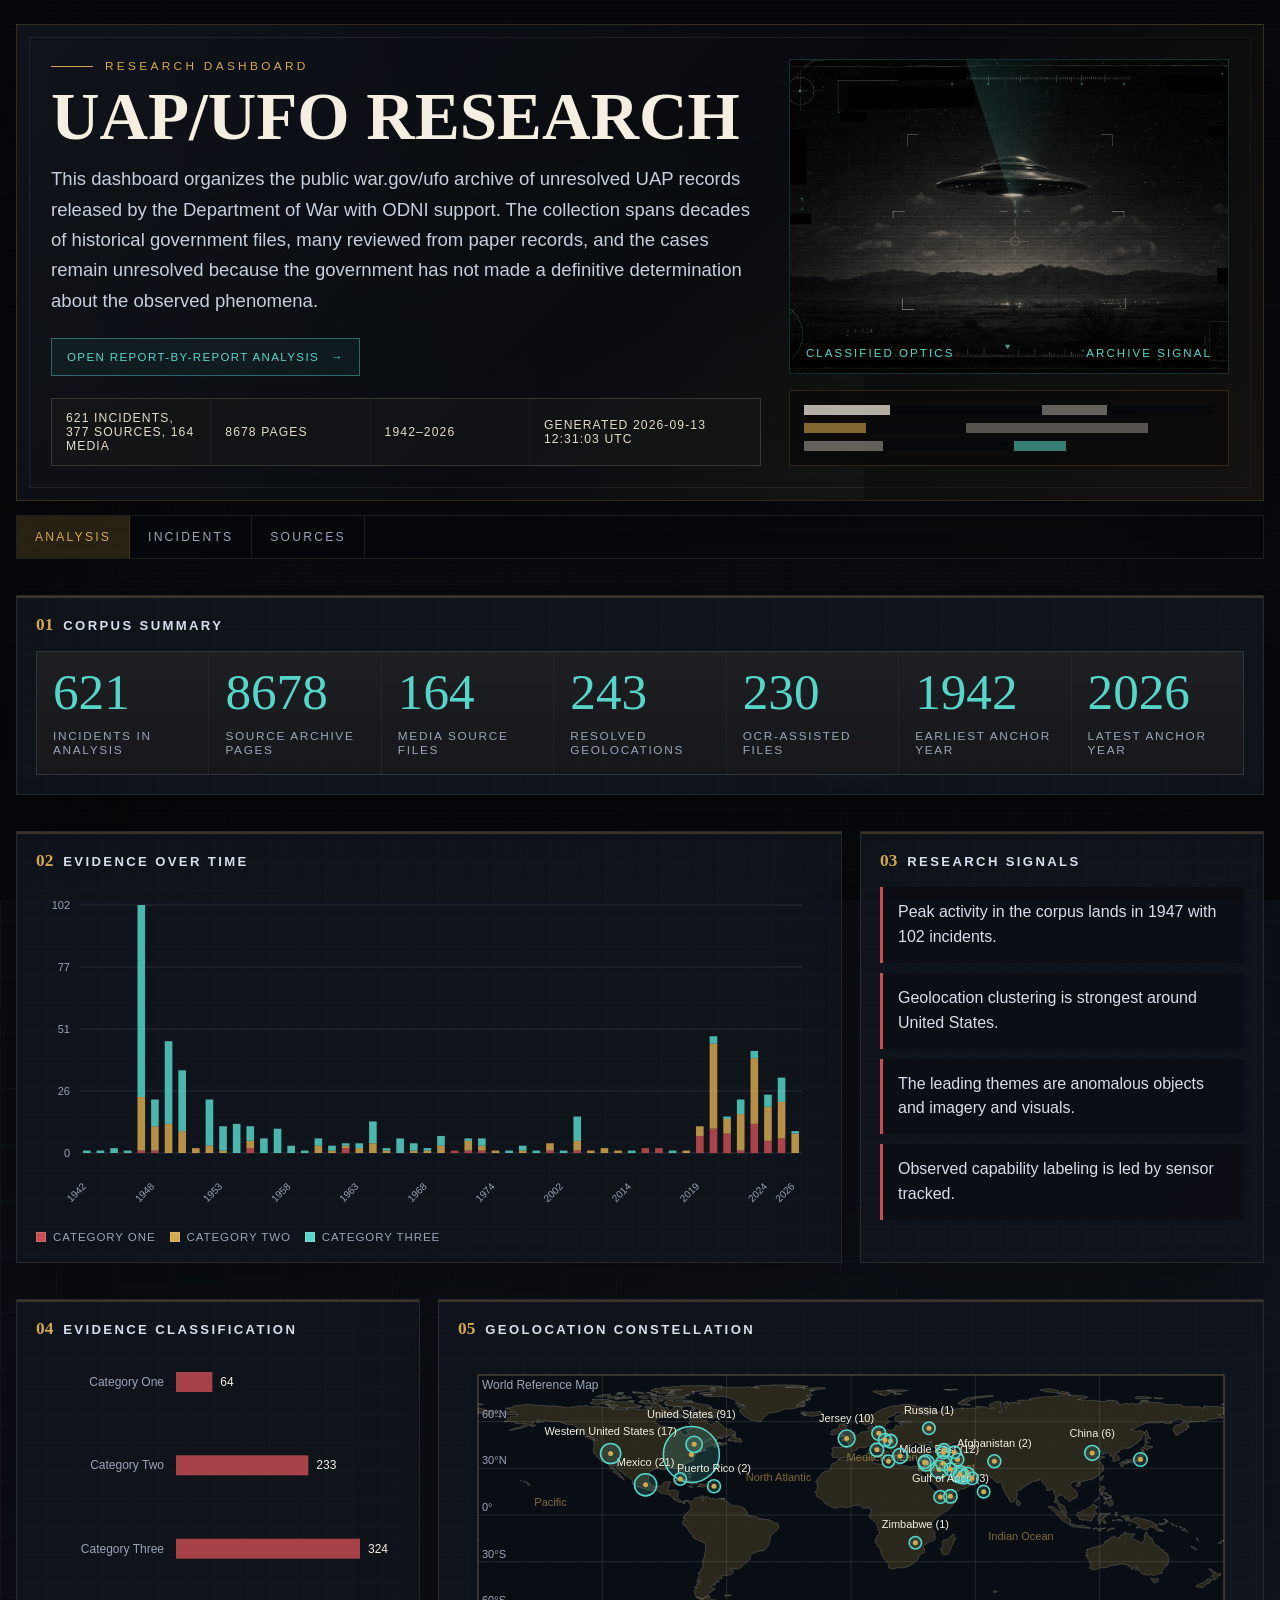
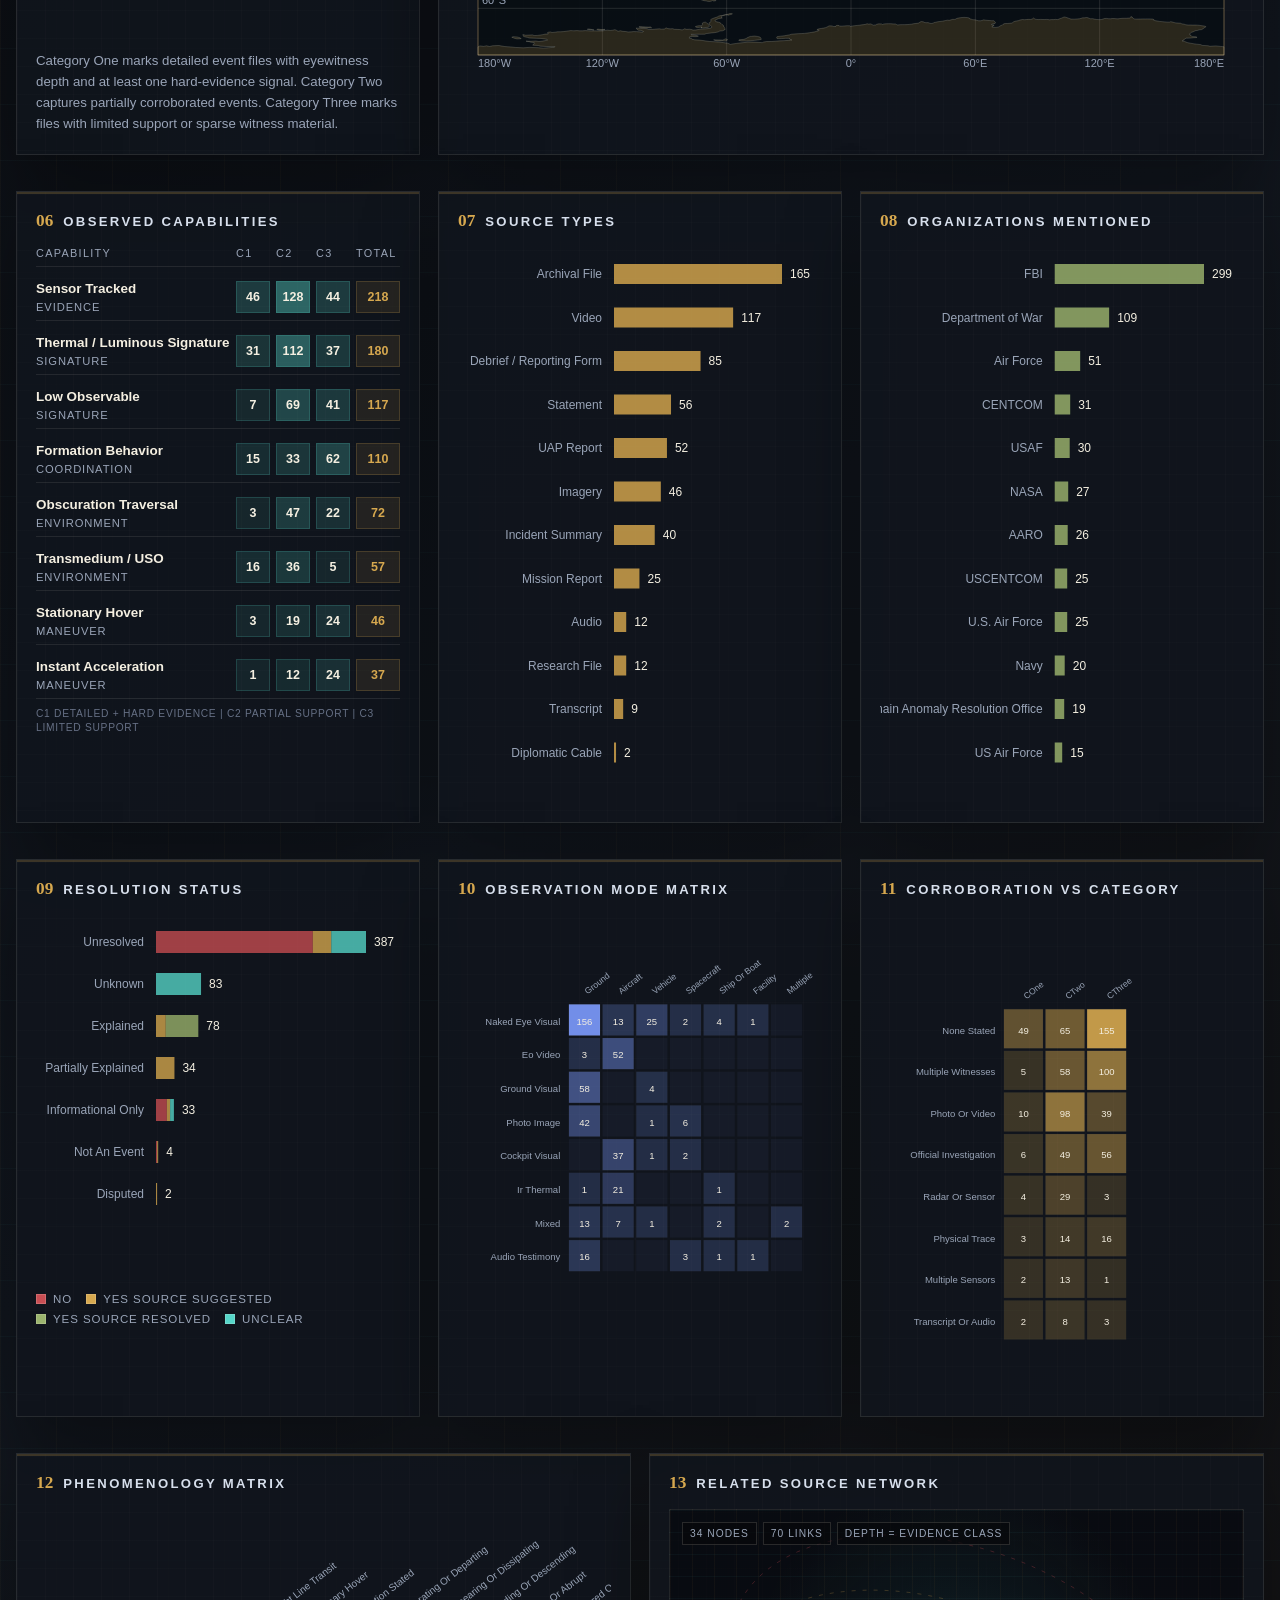
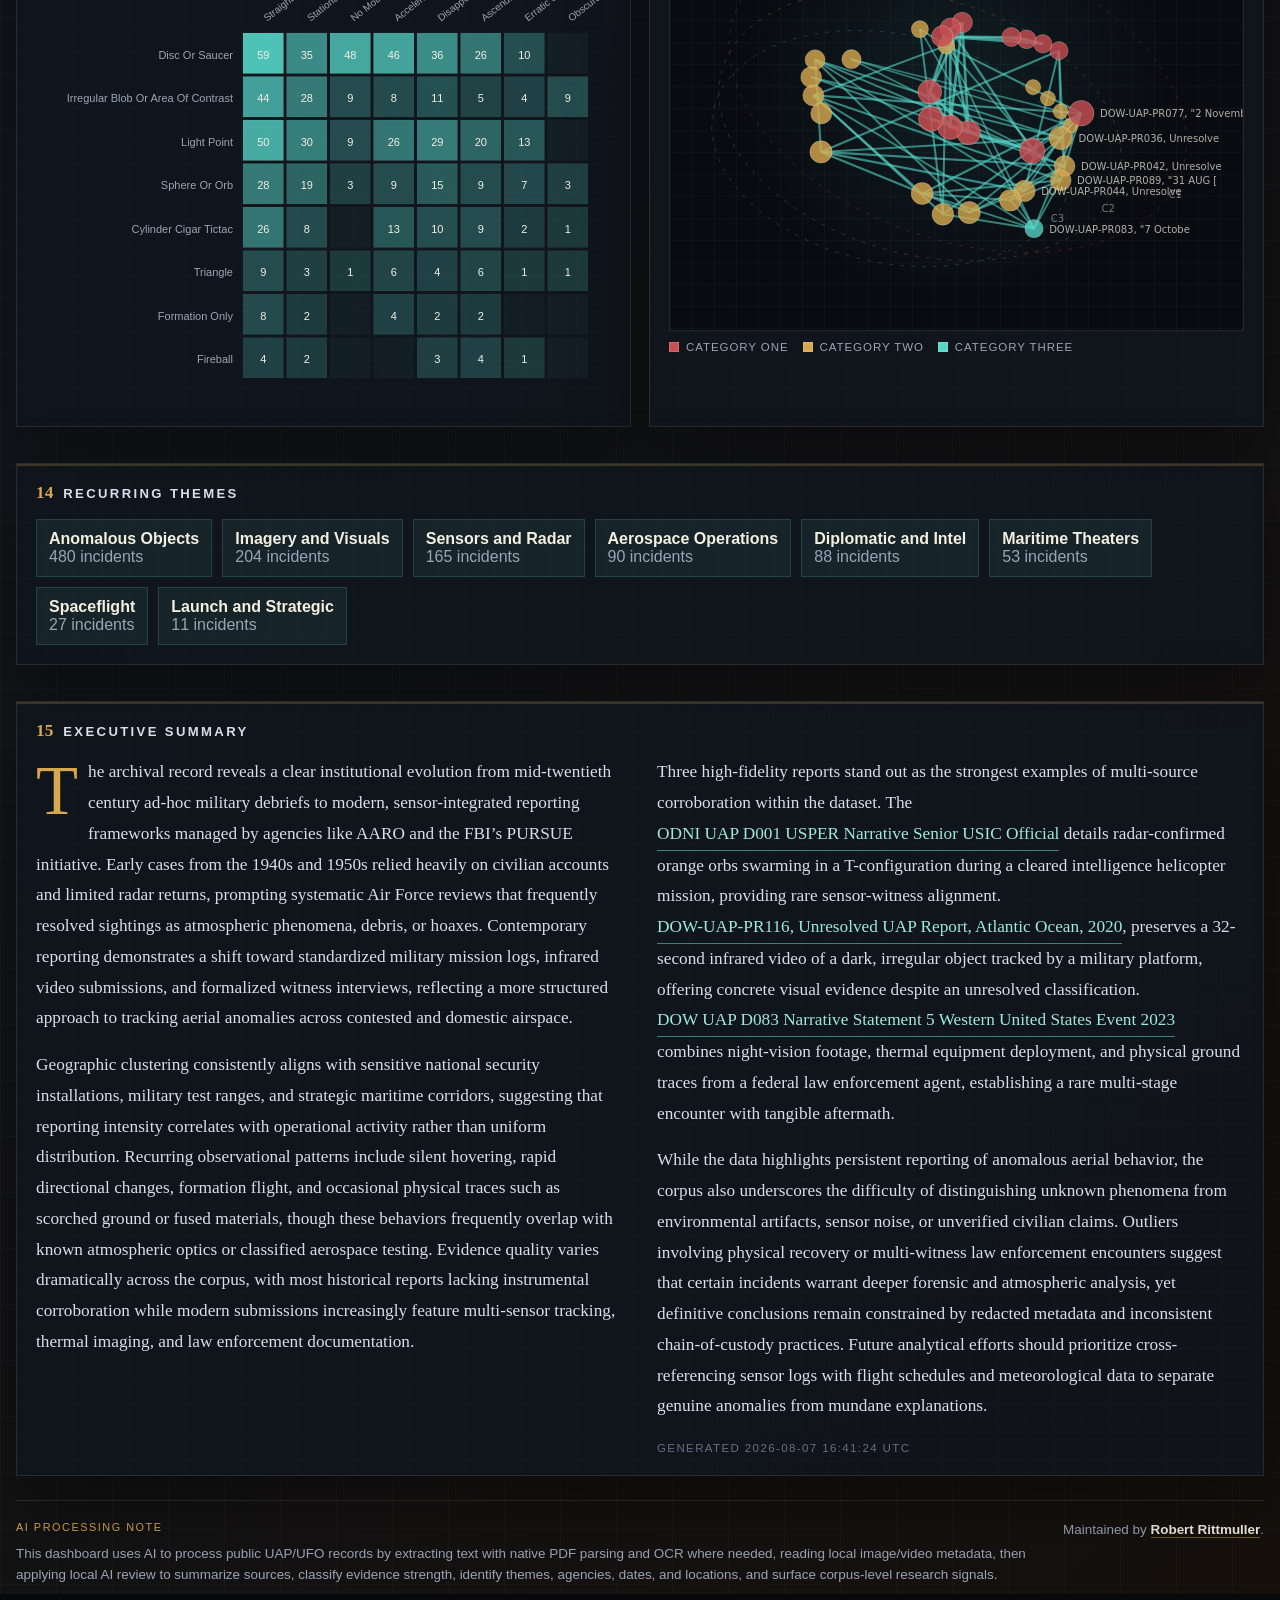
==== dashboard/index.html @ be7aa55f "Fix model configuration and refresh dashboard" ====
<!DOCTYPE html>
<html lang="en">
<head>
  <meta charset="utf-8">
  <meta name="viewport" content="width=device-width, initial-scale=1">
  <title>UAP/UFO Research Dashboard | Public Government Records Analysis</title>
  <meta name="description" content="Explore an AI-assisted analysis of public UAP and UFO government records, including source timelines, evidence classification, observed capabilities, agencies, locations, and source summaries.">
  <meta name="robots" content="index, follow">
  <link rel="canonical" href="https://ufo-analysis.rittmuller.com/">
  <link rel="icon" href="favicon.svg" type="image/svg+xml">
  <meta property="og:type" content="website">
  <meta property="og:site_name" content="UAP/UFO Research Dashboard">
  <meta property="og:title" content="UAP/UFO Research Dashboard | Public Government Records Analysis">
  <meta property="og:description" content="Explore an AI-assisted analysis of public UAP and UFO government records, including source timelines, evidence classification, observed capabilities, agencies, locations, and source summaries.">
  <meta property="og:url" content="https://ufo-analysis.rittmuller.com/">
  <meta property="og:image" content="https://ufo-analysis.rittmuller.com/assets/hero-classified-saucer.png">
  <meta name="twitter:card" content="summary_large_image">
  <meta name="twitter:title" content="UAP/UFO Research Dashboard | Public Government Records Analysis">
  <meta name="twitter:description" content="Explore an AI-assisted analysis of public UAP and UFO government records, including source timelines, evidence classification, observed capabilities, agencies, locations, and source summaries.">
  <meta name="twitter:image" content="https://ufo-analysis.rittmuller.com/assets/hero-classified-saucer.png">
  <meta name="theme-color" content="#07080b">
  <style>
    :root {
      --void: #07080b;
      --night: #0d1118;
      --panel: rgba(17, 21, 29, 0.88);
      --panel-deep: rgba(10, 13, 18, 0.94);
      --ink: #f4efe1;
      --muted: #9aa5b8;
      --dim: #667085;
      --line: rgba(214, 168, 79, 0.18);
      --line-cool: rgba(86, 214, 201, 0.18);
      --gold: #d6a84f;
      --gold-soft: rgba(214, 168, 79, 0.16);
      --teal: #56d6c9;
      --teal-soft: rgba(86, 214, 201, 0.12);
      --red: #c84e53;
      --green: #9bb46e;
      --blue: #7d9cff;
      --shadow: 0 28px 70px rgba(0, 0, 0, 0.38);
    }

    * { box-sizing: border-box; }

    html {
      background: var(--void);
    }

    body {
      margin: 0;
      min-height: 100vh;
      color: var(--ink);
      font-family: "Avenir Next", "Inter", "Gill Sans", "Trebuchet MS", sans-serif;
      background:
        linear-gradient(90deg, rgba(214, 168, 79, 0.04) 1px, transparent 1px),
        linear-gradient(180deg, rgba(86, 214, 201, 0.035) 1px, transparent 1px),
        linear-gradient(135deg, #07080b 0%, #11161e 48%, #15100c 100%);
      background-size: 56px 56px, 56px 56px, auto;
    }

    body::before {
      content: "";
      position: fixed;
      inset: 0;
      pointer-events: none;
      background-image:
        linear-gradient(rgba(255, 255, 255, 0.025) 1px, transparent 1px),
        radial-gradient(circle at 18% 22%, rgba(244, 239, 225, 0.18) 0 1px, transparent 1.5px),
        radial-gradient(circle at 68% 16%, rgba(86, 214, 201, 0.28) 0 1px, transparent 1.5px),
        radial-gradient(circle at 82% 74%, rgba(214, 168, 79, 0.24) 0 1px, transparent 1.5px);
      background-size: 100% 4px, 220px 220px, 300px 300px, 260px 260px;
      opacity: 0.55;
      mix-blend-mode: screen;
    }

    body::after {
      content: "";
      position: fixed;
      inset: 0;
      pointer-events: none;
      background:
        linear-gradient(90deg, rgba(7, 8, 11, 0.82), transparent 16%, transparent 84%, rgba(7, 8, 11, 0.72)),
        linear-gradient(180deg, rgba(7, 8, 11, 0.1), rgba(7, 8, 11, 0.72));
    }

    .shell {
      width: min(1440px, calc(100vw - 32px));
      margin: 24px auto 52px;
      position: relative;
      z-index: 1;
    }

    .hero {
      min-height: 430px;
      display: grid;
      grid-template-columns: minmax(0, 1fr) minmax(320px, 0.62fr);
      gap: 28px;
      align-items: stretch;
      padding: 34px;
      border: 1px solid var(--line);
      background:
        linear-gradient(135deg, rgba(15, 19, 27, 0.94), rgba(9, 11, 15, 0.86) 52%, rgba(37, 28, 17, 0.72)),
        linear-gradient(90deg, rgba(214, 168, 79, 0.13), transparent 36%),
        linear-gradient(180deg, transparent, rgba(86, 214, 201, 0.07));
      box-shadow: var(--shadow);
      position: relative;
      overflow: hidden;
    }

    .hero::before {
      content: "";
      position: absolute;
      inset: 12px;
      border: 1px solid rgba(244, 239, 225, 0.08);
      pointer-events: none;
    }

    .hero::after {
      content: "";
      position: absolute;
      inset: 0;
      pointer-events: none;
      background:
        linear-gradient(115deg, rgba(214, 168, 79, 0.11) 0 1px, transparent 1px 28%),
        linear-gradient(90deg, transparent 0 68%, rgba(7, 8, 11, 0.42) 68% 100%);
    }

    .hero-copy,
    .hero-art {
      position: relative;
      z-index: 1;
    }

    .hero-copy {
      display: flex;
      min-width: 0;
      flex-direction: column;
      justify-content: space-between;
      gap: 22px;
    }

    .eyebrow {
      display: flex;
      align-items: center;
      gap: 12px;
      letter-spacing: 0.28em;
      text-transform: uppercase;
      font-size: 0.74rem;
      color: var(--gold);
      margin-bottom: 14px;
    }

    .eyebrow::before {
      content: "";
      width: 42px;
      height: 1px;
      background: var(--gold);
    }

    h1 {
      max-width: 900px;
      margin: 0;
      font-size: clamp(2.25rem, 5.25vw, 5.55rem);
      line-height: 0.88;
      font-family: "Didot", "Baskerville", "Times New Roman", serif;
      font-weight: 700;
      letter-spacing: 0;
      text-transform: uppercase;
      overflow-wrap: anywhere;
    }

    .subtitle {
      margin: 18px 0 0;
      max-width: 780px;
      color: #c6cfde;
      font-size: clamp(1rem, 1.45vw, 1.2rem);
      line-height: 1.64;
      overflow-wrap: anywhere;
    }

    .analysis-cta {
      display: inline-flex;
      align-items: center;
      gap: 12px;
      margin-top: 22px;
      padding: 12px 15px;
      border: 1px solid rgba(86, 214, 201, 0.42);
      color: var(--teal);
      text-decoration: none;
      font-size: 0.72rem;
      letter-spacing: 0.12em;
      text-transform: uppercase;
      background: rgba(86, 214, 201, 0.06);
      transition: background 160ms ease, color 160ms ease, transform 160ms ease;
    }

    .analysis-cta:hover {
      background: var(--teal);
      color: var(--void);
      transform: translateY(-1px);
    }

    .hero-meta {
      display: grid;
      grid-template-columns: repeat(3, minmax(120px, 1fr)) minmax(230px, 1.35fr);
      gap: 1px;
      border: 1px solid rgba(244, 239, 225, 0.11);
      background: rgba(244, 239, 225, 0.08);
    }

    .hero-meta span,
    .pill {
      min-height: 54px;
      display: flex;
      align-items: center;
      border: 0;
      background: rgba(7, 8, 11, 0.52);
      padding: 12px 14px;
      color: #e6ddc8;
      font-size: 0.76rem;
      letter-spacing: 0.09em;
      text-transform: uppercase;
    }

    .hero-meta span:last-child {
      overflow-wrap: anywhere;
    }

    .hero-art {
      display: grid;
      min-width: 0;
      min-height: 360px;
      grid-template-rows: 1fr auto;
      gap: 16px;
    }

    .classified-plate {
      position: relative;
      overflow: hidden;
      border: 1px solid var(--line-cool);
      background:
        linear-gradient(rgba(86, 214, 201, 0.07) 1px, transparent 1px),
        linear-gradient(90deg, rgba(86, 214, 201, 0.07) 1px, transparent 1px),
        radial-gradient(circle at 52% 44%, rgba(86, 214, 201, 0.14), transparent 58%),
        rgba(6, 13, 17, 0.82);
      background-size: 34px 34px, 34px 34px, auto, auto;
      min-height: 280px;
      min-width: 0;
      margin: 0;
    }

    .classified-plate img {
      width: 100%;
      max-width: 100%;
      height: 100%;
      min-height: 280px;
      display: block;
      object-fit: cover;
      filter: saturate(0.82) contrast(1.06) brightness(0.84);
    }

    .classified-plate::before {
      content: "";
      position: absolute;
      inset: 0;
      pointer-events: none;
      background:
        linear-gradient(180deg, rgba(7, 8, 11, 0.02), rgba(7, 8, 11, 0.38)),
        linear-gradient(90deg, rgba(7, 8, 11, 0.28), transparent 24%, transparent 72%, rgba(7, 8, 11, 0.34)),
        radial-gradient(circle at 52% 46%, rgba(86, 214, 201, 0.16), transparent 48%);
      mix-blend-mode: screen;
    }

    .classified-plate::after {
      content: "";
      position: absolute;
      inset: 0;
      background: conic-gradient(from -18deg at 52% 51%, rgba(86, 214, 201, 0.36), rgba(86, 214, 201, 0.02) 42deg, transparent 82deg);
      mix-blend-mode: screen;
      opacity: 0.36;
    }

    .plate-caption {
      position: absolute;
      left: 16px;
      right: 16px;
      bottom: 14px;
      display: flex;
      justify-content: space-between;
      gap: 14px;
      color: var(--teal);
      font-size: 0.72rem;
      letter-spacing: 0.18em;
      text-transform: uppercase;
      text-shadow: 0 1px 12px rgba(7, 8, 11, 0.9);
    }

    .archive-strip {
      display: grid;
      gap: 8px;
      padding: 14px;
      border: 1px solid rgba(214, 168, 79, 0.18);
      background: rgba(11, 10, 10, 0.68);
    }

    .redaction-line {
      height: 10px;
      background: linear-gradient(90deg, rgba(244, 239, 225, 0.72) 0 21%, rgba(7, 8, 11, 0.94) 21% 58%, rgba(244, 239, 225, 0.38) 58% 74%, rgba(7, 8, 11, 0.94) 74% 100%);
    }

    .redaction-line:nth-child(2) {
      width: 84%;
      background: linear-gradient(90deg, rgba(214, 168, 79, 0.58) 0 18%, rgba(7, 8, 11, 0.94) 18% 47%, rgba(244, 239, 225, 0.32) 47% 100%);
    }

    .redaction-line:nth-child(3) {
      width: 64%;
      background: linear-gradient(90deg, rgba(244, 239, 225, 0.38) 0 30%, rgba(7, 8, 11, 0.94) 30% 80%, rgba(86, 214, 201, 0.56) 80% 100%);
    }

    .tab-strip {
      position: sticky;
      top: 0;
      z-index: 5;
      margin-top: 14px;
      display: flex;
      flex-wrap: wrap;
      gap: 0;
      border: 1px solid rgba(244, 239, 225, 0.1);
      background: rgba(7, 8, 11, 0.78);
      backdrop-filter: blur(18px);
    }

    .tab-button {
      appearance: none;
      border: 0;
      border-right: 1px solid rgba(244, 239, 225, 0.1);
      background: transparent;
      color: var(--muted);
      padding: 14px 18px;
      font: inherit;
      font-size: 0.76rem;
      letter-spacing: 0.18em;
      text-transform: uppercase;
      cursor: pointer;
      transition: background 140ms ease, color 140ms ease;
    }

    .tab-button:hover,
    .tab-button:focus-visible {
      outline: none;
      background: rgba(86, 214, 201, 0.08);
      color: var(--ink);
    }

    .tab-button[aria-selected="true"] {
      background: rgba(214, 168, 79, 0.16);
      color: var(--gold);
    }

    .tab-panel[hidden] { display: none; }

    .tab-panel > .grid,
    .tab-panel > .filters,
    .tab-panel > .panel {
      margin-top: 18px;
    }

    .documents-summary {
      margin-top: 18px;
      display: flex;
      justify-content: space-between;
      gap: 14px;
      align-items: center;
      color: var(--muted);
      font-size: 0.92rem;
    }

    .pagination {
      margin-top: 18px;
      display: flex;
      flex-wrap: wrap;
      align-items: center;
      justify-content: space-between;
      gap: 12px;
    }

    .pagination-summary {
      color: var(--muted);
      font-size: 0.9rem;
    }

    .pagination-controls {
      display: flex;
      flex-wrap: wrap;
      gap: 8px;
      align-items: center;
      justify-content: flex-end;
    }

    .pagination-button {
      appearance: none;
      min-width: 42px;
      border: 1px solid rgba(244, 239, 225, 0.12);
      background: rgba(244, 239, 225, 0.06);
      color: var(--ink);
      padding: 8px 12px;
      font: inherit;
      font-size: 0.84rem;
      cursor: pointer;
      transition: background 140ms ease, border-color 140ms ease, color 140ms ease;
    }

    .pagination-button:hover,
    .pagination-button:focus-visible {
      outline: none;
      border-color: rgba(86, 214, 201, 0.48);
      background: rgba(86, 214, 201, 0.1);
    }

    .pagination-button[aria-current="page"] {
      background: rgba(214, 168, 79, 0.18);
      border-color: rgba(214, 168, 79, 0.42);
      color: var(--gold);
    }

    .pagination-button:disabled {
      cursor: default;
      opacity: 0.42;
    }

    .filters,
    .panel {
      margin-top: 18px;
      background: var(--panel);
      border: 1px solid rgba(244, 239, 225, 0.1);
      box-shadow: var(--shadow);
    }

    .filters {
      padding: 18px;
      display: grid;
      grid-template-columns: repeat(auto-fit, minmax(180px, 1fr));
      gap: 14px;
      align-items: start;
      background:
        linear-gradient(90deg, rgba(86, 214, 201, 0.08), transparent 45%),
        var(--panel-deep);
    }

    label {
      display: grid;
      align-content: start;
      gap: 7px;
      font-size: 0.74rem;
      letter-spacing: 0.14em;
      text-transform: uppercase;
      color: var(--muted);
    }

    input,
    select {
      width: 100%;
      border: 1px solid rgba(244, 239, 225, 0.14);
      background: rgba(7, 8, 11, 0.62);
      color: var(--ink);
      padding: 11px 12px;
      font: inherit;
      color-scheme: dark;
    }

    input:focus,
    select:focus {
      outline: 1px solid rgba(86, 214, 201, 0.7);
      border-color: rgba(86, 214, 201, 0.7);
    }

    .grid {
      margin-top: 18px;
      display: grid;
      grid-template-columns: repeat(12, 1fr);
      gap: 18px;
      counter-reset: dashboard-panel;
    }

    .span-12 { grid-column: span 12; }
    .span-8 { grid-column: span 8; }
    .span-6 { grid-column: span 6; }
    .span-4 { grid-column: span 4; }

    .panel {
      position: relative;
      padding: 19px;
      overflow: hidden;
    }

    .panel::before {
      content: "";
      position: absolute;
      inset: 0;
      pointer-events: none;
      border-top: 2px solid rgba(214, 168, 79, 0.54);
      background:
        linear-gradient(90deg, rgba(244, 239, 225, 0.045) 1px, transparent 1px),
        linear-gradient(180deg, rgba(244, 239, 225, 0.03) 1px, transparent 1px);
      background-size: 28px 28px;
      opacity: 0.42;
    }

    .panel > * {
      position: relative;
      z-index: 1;
    }

    .panel h2 {
      display: flex;
      align-items: center;
      gap: 10px;
      margin: 0 0 16px;
      font-size: 0.82rem;
      letter-spacing: 0.18em;
      text-transform: uppercase;
      color: #d7dfec;
    }

    .grid .panel h2::before {
      counter-increment: dashboard-panel;
      content: counter(dashboard-panel, decimal-leading-zero);
      color: var(--gold);
      font-family: "Didot", "Baskerville", serif;
      font-size: 1.08rem;
      letter-spacing: 0;
    }

    .metrics {
      display: grid;
      grid-template-columns: repeat(auto-fit, minmax(168px, 1fr));
      gap: 1px;
      border: 1px solid rgba(244, 239, 225, 0.08);
      background: rgba(244, 239, 225, 0.08);
    }

    .metric {
      min-height: 122px;
      padding: 16px;
      background:
        linear-gradient(180deg, rgba(244, 239, 225, 0.055), rgba(244, 239, 225, 0.02)),
        rgba(7, 8, 11, 0.58);
    }

    .metric .value {
      font-family: "Didot", "Baskerville", serif;
      font-size: clamp(2rem, 4vw, 3.2rem);
      color: var(--teal);
      line-height: 0.95;
    }

    .metric .label {
      margin-top: 12px;
      font-size: 0.74rem;
      letter-spacing: 0.14em;
      text-transform: uppercase;
      color: var(--muted);
    }

    .executive-summary {
      columns: 2 360px;
      column-gap: 34px;
      max-width: 1220px;
    }

    .executive-summary p {
      margin: 0 0 16px;
      break-inside: avoid;
      color: #d9deea;
      font-family: "Iowan Old Style", "Baskerville", "Times New Roman", serif;
      font-size: 1.08rem;
      line-height: 1.78;
    }

    .executive-summary p:first-child::first-letter {
      float: left;
      margin: 8px 10px 0 0;
      color: var(--gold);
      font-size: 4.3rem;
      line-height: 0.78;
      font-family: "Didot", "Baskerville", serif;
    }

    .executive-summary-incident-link {
      appearance: none;
      border: 0;
      border-bottom: 1px solid rgba(86, 214, 201, 0.58);
      border-radius: 0;
      padding: 0;
      color: #9ee9df;
      background: transparent;
      cursor: pointer;
      font: inherit;
      text-align: inherit;
    }

    .executive-summary-incident-link:hover,
    .executive-summary-incident-link:focus-visible {
      color: #f4efe1;
      border-bottom-color: var(--gold);
      outline: none;
    }

    .executive-summary-meta {
      display: inline-block;
      margin-top: 2px;
      color: var(--dim);
      font-size: 0.72rem;
      letter-spacing: 0.12em;
      text-transform: uppercase;
    }

    .svg-wrap {
      min-height: 280px;
      color: var(--ink);
    }

    .svg-wrap svg text {
      pointer-events: none;
    }

    .network-3d-wrap {
      position: relative;
      min-height: 420px;
      overflow: hidden;
      border: 1px solid rgba(244, 239, 225, 0.1);
      background:
        linear-gradient(rgba(86, 214, 201, 0.06) 1px, transparent 1px),
        linear-gradient(90deg, rgba(214, 168, 79, 0.06) 1px, transparent 1px),
        radial-gradient(circle at 50% 42%, rgba(86, 214, 201, 0.13), transparent 56%),
        rgba(7, 8, 11, 0.48);
      background-size: 22px 22px, 22px 22px, auto, auto;
    }

    .network-3d-canvas {
      display: block;
      width: 100%;
      height: 420px;
      cursor: grab;
      touch-action: none;
    }

    .network-3d-canvas:active {
      cursor: grabbing;
    }

    .network-3d-canvas:focus-visible {
      outline: 2px solid rgba(86, 214, 201, 0.8);
      outline-offset: -3px;
    }

    .network-3d-hud {
      position: absolute;
      left: 12px;
      top: 12px;
      display: flex;
      flex-wrap: wrap;
      gap: 6px;
      max-width: calc(100% - 24px);
      pointer-events: none;
    }

    .network-3d-hud span {
      border: 1px solid rgba(244, 239, 225, 0.14);
      background: rgba(7, 8, 11, 0.68);
      color: var(--muted);
      padding: 5px 7px;
      font-size: 0.64rem;
      letter-spacing: 0.1em;
      text-transform: uppercase;
    }

    .network-3d-tooltip {
      position: absolute;
      left: 0;
      top: 0;
      z-index: 2;
      width: min(280px, calc(100% - 24px));
      transform: translate(-50%, calc(-100% - 12px));
      border: 1px solid rgba(86, 214, 201, 0.34);
      background: rgba(9, 12, 17, 0.94);
      color: #dce6ef;
      padding: 9px 10px;
      font-size: 0.78rem;
      line-height: 1.42;
      pointer-events: none;
      box-shadow: 0 12px 30px rgba(0, 0, 0, 0.34);
    }

    .network-3d-tooltip strong {
      display: block;
      margin-bottom: 4px;
      color: var(--ink);
      overflow-wrap: anywhere;
    }

    .network-3d-tooltip[hidden] {
      display: none;
    }

    .chart-note,
    .muted { color: var(--muted); }

    .theme-grid,
    .signal-list,
    .keyword-cloud,
    .capability-matrix {
      display: flex;
      flex-wrap: wrap;
      gap: 10px;
    }

    .theme-chip,
    .keyword {
      border: 1px solid rgba(86, 214, 201, 0.18);
      background: rgba(86, 214, 201, 0.08);
      padding: 10px 12px;
    }

    .theme-chip strong {
      color: var(--ink);
    }

    .signal {
      width: 100%;
      padding: 13px 15px;
      border-left: 3px solid var(--red);
      background: rgba(7, 8, 11, 0.46);
      color: #d9deea;
      line-height: 1.55;
    }

    .capability-matrix {
      display: grid;
      gap: 7px;
    }

    .capability-row {
      display: grid;
      grid-template-columns: minmax(0, 1fr) repeat(3, minmax(28px, 34px)) minmax(34px, 44px);
      gap: 6px;
      align-items: stretch;
      width: 100%;
      min-width: 0;
      padding: 7px 0;
      border-bottom: 1px solid rgba(244, 239, 225, 0.09);
    }

    .capability-row.header {
      padding-top: 0;
      color: var(--muted);
      font-size: 0.68rem;
      letter-spacing: 0.12em;
      text-transform: uppercase;
    }

    .capability-label {
      min-width: 0;
      display: grid;
      gap: 3px;
    }

    .capability-label strong {
      color: var(--ink);
      font-size: 0.84rem;
      line-height: 1.24;
      overflow-wrap: anywhere;
    }

    .capability-label span {
      color: var(--muted);
      font-size: 0.7rem;
      letter-spacing: 0.08em;
      text-transform: uppercase;
    }

    .capability-cell,
    .capability-total {
      min-height: 32px;
      display: flex;
      align-items: center;
      justify-content: center;
      border: 1px solid rgba(244, 239, 225, 0.1);
      background: rgba(244, 239, 225, 0.04);
      color: var(--ink);
      font-size: 0.78rem;
      font-weight: 700;
    }

    .capability-legend {
      margin-top: 1px;
      color: var(--dim);
      font-size: 0.64rem;
      line-height: 1.35;
      letter-spacing: 0.07em;
      text-transform: uppercase;
      overflow-wrap: anywhere;
    }

    .capability-cell {
      background: rgba(86, 214, 201, var(--intensity, 0.06));
      border-color: rgba(86, 214, 201, 0.18);
    }

    .capability-total {
      color: var(--gold);
      background: rgba(214, 168, 79, 0.1);
      border-color: rgba(214, 168, 79, 0.2);
    }

    .keyword {
      font-size: calc(0.78rem + var(--scale, 0) * 0.5rem);
      background: rgba(214, 168, 79, 0.1);
      border-color: rgba(214, 168, 79, 0.22);
    }

    .hotspot {
      width: 100%;
      display: flex;
      justify-content: space-between;
      gap: 12px;
      border-bottom: 1px solid rgba(244, 239, 225, 0.1);
      padding: 11px 0;
      color: #dde5ef;
    }

    .hotspot strong {
      color: var(--gold);
    }

    table {
      width: 100%;
      border-collapse: collapse;
      table-layout: fixed;
      font-size: 0.94rem;
    }

    th:nth-child(1) { width: 27%; }
    th:nth-child(2) { width: 18%; }
    th:nth-child(3) { width: 25%; }
    th:nth-child(4) { width: 30%; }

    th,
    td {
      text-align: left;
      padding: 14px 12px;
      border-bottom: 1px solid rgba(244, 239, 225, 0.1);
      vertical-align: top;
    }

    tr:hover td {
      background: rgba(86, 214, 201, 0.04);
    }

    th {
      letter-spacing: 0.13em;
      text-transform: uppercase;
      font-size: 0.7rem;
      color: var(--gold);
      position: sticky;
      top: 47px;
      background: rgba(10, 13, 18, 0.98);
      z-index: 2;
    }

    td {
      color: #d6dce7;
      line-height: 1.55;
    }

    .doc-title {
      margin: 0;
      font-size: 1rem;
      font-weight: 700;
    }

    .doc-title a {
      color: var(--ink);
      text-decoration: none;
      border-bottom: 1px solid rgba(214, 168, 79, 0.42);
    }

    .doc-title a:hover,
    .doc-title a:focus-visible {
      color: var(--teal);
      outline: none;
      border-bottom-color: var(--teal);
    }

    .source-title-button {
      appearance: none;
      border: 0;
      border-bottom: 1px solid rgba(214, 168, 79, 0.42);
      border-radius: 0;
      background: transparent;
      color: var(--ink);
      padding: 0;
      font: inherit;
      font-weight: 700;
      line-height: 1.35;
      text-align: left;
      cursor: pointer;
    }

    .source-title-button:hover,
    .source-title-button:focus-visible {
      color: var(--teal);
      outline: none;
      border-bottom-color: var(--teal);
    }

    .source-preview {
      margin-top: 12px;
      border: 1px solid rgba(244, 239, 225, 0.12);
      background: rgba(7, 8, 11, 0.34);
    }

    .source-preview summary {
      cursor: pointer;
      padding: 8px 10px;
      color: var(--gold);
      font-size: 0.72rem;
      letter-spacing: 0.12em;
      text-transform: uppercase;
      list-style-position: inside;
      user-select: none;
    }

    .source-preview summary:hover,
    .source-preview summary:focus-visible {
      outline: none;
      color: var(--teal);
    }

    .source-preview-link {
      display: grid;
      gap: 8px;
      padding: 0 10px 10px;
      color: var(--muted);
      text-decoration: none;
      font-size: 0.78rem;
    }

    .source-preview-link:hover,
    .source-preview-link:focus-visible {
      color: var(--teal);
      outline: none;
    }

    .source-thumbnail {
      width: 100%;
      aspect-ratio: 16 / 9;
      object-fit: cover;
      border: 1px solid rgba(86, 214, 201, 0.16);
      background: rgba(244, 239, 225, 0.05);
    }

    .tag-row {
      display: flex;
      flex-wrap: wrap;
      gap: 6px;
      margin-top: 9px;
    }

    .tag {
      background: rgba(86, 214, 201, 0.08);
      border: 1px solid rgba(86, 214, 201, 0.16);
      color: #c8d6e3;
      padding: 4px 8px;
      font-size: 0.72rem;
      letter-spacing: 0.04em;
    }

    .profile-stack {
      display: grid;
      gap: 8px;
      color: #d6dce7;
      font-size: 0.84rem;
      line-height: 1.35;
    }

    .profile-row {
      display: grid;
      grid-template-columns: minmax(64px, max-content) minmax(0, 1fr);
      gap: 8px;
      align-items: start;
    }

    .profile-label {
      color: var(--gold);
      font-size: 0.66rem;
      font-weight: 700;
      letter-spacing: 0.1em;
      text-transform: uppercase;
      white-space: nowrap;
      padding-top: 2px;
    }

    .profile-value {
      min-width: 0;
      overflow-wrap: anywhere;
    }

    .profile-chip-row {
      display: flex;
      flex-wrap: wrap;
      gap: 5px;
    }

    .profile-chip {
      display: inline-flex;
      align-items: center;
      max-width: 100%;
      border: 1px solid rgba(244, 239, 225, 0.12);
      background: rgba(244, 239, 225, 0.045);
      color: #cbd6e2;
      padding: 3px 7px;
      font-size: 0.73rem;
      line-height: 1.25;
      overflow-wrap: anywhere;
    }

    .related-sources {
      margin-top: 10px;
      padding-top: 10px;
      border-top: 1px solid rgba(244, 239, 225, 0.08);
      color: var(--muted);
      font-size: 0.78rem;
      line-height: 1.45;
    }

    .related-sources strong {
      display: block;
      margin-bottom: 5px;
      color: var(--gold);
      font-size: 0.68rem;
      letter-spacing: 0.12em;
      text-transform: uppercase;
    }

    .related-source-links {
      display: grid;
      gap: 5px;
    }

    .related-source-links a {
      color: #b9c5d6;
      text-decoration: none;
      border-bottom: 1px solid rgba(86, 214, 201, 0.18);
      overflow-wrap: anywhere;
      transition: color 140ms ease, border-color 140ms ease;
    }

    .related-source-links a:hover,
    .related-source-links a:focus-visible {
      color: var(--teal);
      border-bottom-color: rgba(86, 214, 201, 0.72);
      outline: none;
    }

    .classification-badge {
      display: inline-flex;
      align-items: center;
      padding: 6px 10px;
      border: 1px solid rgba(244, 239, 225, 0.18);
      font-size: 0.74rem;
      letter-spacing: 0.1em;
      text-transform: uppercase;
      background: rgba(244, 239, 225, 0.08);
      color: var(--ink);
    }

    .classification-badge.category-one {
      background: rgba(200, 78, 83, 0.18);
      border-color: rgba(200, 78, 83, 0.44);
      color: #f0b1b5;
    }

    .classification-badge.category-two {
      background: rgba(214, 168, 79, 0.14);
      border-color: rgba(214, 168, 79, 0.34);
      color: #efd38b;
    }

    .classification-badge.category-three {
      background: rgba(86, 214, 201, 0.1);
      border-color: rgba(86, 214, 201, 0.26);
      color: #b7f2ed;
    }

    .classification-cell strong {
      display: block;
      margin-bottom: 6px;
    }

    .classification-note {
      margin-top: 12px;
      font-size: 0.83rem;
      color: var(--muted);
      line-height: 1.58;
    }

    .chart-legend {
      display: flex;
      flex-wrap: wrap;
      gap: 8px 14px;
      margin-top: 10px;
      color: var(--muted);
      font-size: 0.72rem;
      letter-spacing: 0.08em;
      text-transform: uppercase;
    }

    .chart-legend span {
      display: inline-flex;
      align-items: center;
      gap: 7px;
    }

    .chart-legend i {
      width: 10px;
      height: 10px;
      display: inline-block;
      border: 1px solid rgba(244, 239, 225, 0.18);
    }

    .chart-click-target {
      cursor: pointer;
    }

    .chart-click-target:hover rect,
    .chart-click-target:hover circle,
    .chart-click-target:hover.hotspot,
    .chart-click-target:focus-visible rect {
      opacity: 1;
      stroke: rgba(244, 239, 225, 0.72);
      stroke-width: 1.4;
    }

    .theme-chip.chart-click-target:hover,
    .theme-chip.chart-click-target:focus-visible {
      border-color: rgba(244, 239, 225, 0.42);
    }

    .signal.chart-click-target:hover,
    .signal.chart-click-target:focus-visible {
      border-left-color: var(--gold);
    }

    .capability-row.chart-click-target:hover,
    .capability-row.chart-click-target:focus-visible {
      border-bottom-color: rgba(86, 214, 201, 0.34);
    }

    .chart-click-target:focus-visible circle {
      stroke: rgba(244, 239, 225, 0.88);
      stroke-width: 2.2;
    }

    .chart-click-target:hover path,
    .chart-click-target:focus-visible path {
      stroke: rgba(244, 239, 225, 0.82);
      stroke-width: 1.4;
    }

    .chart-click-target:focus-visible {
      outline: none;
    }

    .table-wrap {
      overflow: visible;
    }

    .footer-note {
      margin-top: 14px;
      font-size: 0.84rem;
      color: var(--muted);
    }

    .site-footer {
      margin: 24px 0 0;
      padding: 18px 0 8px;
      border-top: 1px solid rgba(244, 239, 225, 0.12);
      display: grid;
      grid-template-columns: minmax(0, 1fr) auto;
      gap: 18px;
      align-items: start;
      color: var(--muted);
      font-size: 0.84rem;
      line-height: 1.62;
    }

    .site-footer strong {
      color: var(--ink);
      font-weight: 600;
    }

    .site-footer a {
      color: var(--ink);
      text-decoration: none;
      border-bottom: 1px solid rgba(214, 168, 79, 0.48);
    }

    .site-footer a:hover,
    .site-footer a:focus-visible {
      color: var(--teal);
      outline: none;
      border-bottom-color: var(--teal);
    }

    .footer-kicker {
      margin-bottom: 6px;
      color: var(--gold);
      font-size: 0.68rem;
      letter-spacing: 0.14em;
      text-transform: uppercase;
    }

    .source-detail-dialog {
      width: min(1120px, calc(100vw - 32px));
      max-height: min(860px, calc(100vh - 32px));
      border: 1px solid rgba(214, 168, 79, 0.38);
      background: rgba(9, 12, 17, 0.98);
      color: var(--ink);
      padding: 0;
      overflow: hidden;
      box-shadow: 0 34px 90px rgba(0, 0, 0, 0.62);
    }

    .source-detail-dialog::backdrop {
      background:
        linear-gradient(180deg, rgba(7, 8, 11, 0.56), rgba(7, 8, 11, 0.86)),
        rgba(0, 0, 0, 0.6);
      backdrop-filter: blur(6px);
    }

    .source-dialog-shell {
      max-height: inherit;
      overflow: auto;
      scrollbar-gutter: stable;
      scrollbar-color: rgba(214, 168, 79, 0.72) rgba(244, 239, 225, 0.08);
      scrollbar-width: thin;
    }

    .source-dialog-shell::-webkit-scrollbar {
      width: 12px;
    }

    .source-dialog-shell::-webkit-scrollbar-track {
      background: rgba(244, 239, 225, 0.06);
      border-left: 1px solid rgba(244, 239, 225, 0.1);
    }

    .source-dialog-shell::-webkit-scrollbar-thumb {
      background: linear-gradient(180deg, rgba(214, 168, 79, 0.82), rgba(86, 214, 201, 0.54));
      border: 3px solid rgba(9, 12, 17, 0.98);
    }

    .source-dialog-shell::-webkit-scrollbar-thumb:hover {
      background: linear-gradient(180deg, rgba(238, 197, 106, 0.95), rgba(86, 214, 201, 0.72));
    }

    .source-dialog-header {
      position: sticky;
      top: 0;
      z-index: 3;
      display: grid;
      grid-template-columns: minmax(0, 1fr) auto;
      gap: 18px;
      align-items: start;
      padding: 22px 24px 18px;
      border-bottom: 1px solid rgba(244, 239, 225, 0.12);
      background: rgba(9, 12, 17, 0.96);
      backdrop-filter: blur(14px);
    }

    .source-dialog-kicker {
      color: var(--gold);
      font-size: 0.68rem;
      letter-spacing: 0.14em;
      text-transform: uppercase;
    }

    .source-dialog-header h2 {
      margin: 7px 0 0;
      font-size: clamp(1.35rem, 2.4vw, 2.25rem);
      line-height: 1.08;
      font-family: "Didot", "Baskerville", "Times New Roman", serif;
      letter-spacing: 0;
      overflow-wrap: anywhere;
    }

    .source-dialog-subtitle {
      margin-top: 8px;
      color: var(--muted);
      font-size: 0.86rem;
      overflow-wrap: anywhere;
    }

    .source-dialog-close {
      appearance: none;
      width: 38px;
      height: 38px;
      border: 1px solid rgba(244, 239, 225, 0.16);
      background: rgba(244, 239, 225, 0.06);
      color: var(--ink);
      font: inherit;
      font-size: 1.2rem;
      line-height: 1;
      cursor: pointer;
    }

    .source-dialog-close:hover,
    .source-dialog-close:focus-visible {
      outline: none;
      border-color: rgba(86, 214, 201, 0.48);
      background: rgba(86, 214, 201, 0.1);
      color: var(--teal);
    }

    .source-dialog-body {
      display: grid;
      grid-template-columns: minmax(260px, 340px) minmax(0, 1fr);
      gap: 22px;
      padding: 22px 24px 26px;
    }

    .source-dialog-aside,
    .source-dialog-main {
      min-width: 0;
    }

    .source-dialog-aside {
      display: grid;
      align-content: start;
      gap: 14px;
    }

    .source-dialog-figure {
      margin: 0;
      border: 1px solid rgba(86, 214, 201, 0.18);
      background: rgba(7, 8, 11, 0.48);
    }

    .source-dialog-image {
      display: block;
      width: 100%;
      aspect-ratio: 4 / 3;
      object-fit: cover;
      background: rgba(244, 239, 225, 0.05);
    }

    .source-dialog-figure figcaption {
      padding: 10px 12px;
      color: var(--muted);
      font-size: 0.78rem;
      line-height: 1.45;
    }

    .source-dialog-placeholder {
      min-height: 220px;
      display: grid;
      place-items: center;
      padding: 22px;
      border: 1px solid rgba(244, 239, 225, 0.1);
      background:
        linear-gradient(rgba(86, 214, 201, 0.07) 1px, transparent 1px),
        linear-gradient(90deg, rgba(214, 168, 79, 0.08) 1px, transparent 1px),
        rgba(7, 8, 11, 0.48);
      background-size: 18px 18px;
      color: var(--muted);
      text-align: center;
      font-size: 0.88rem;
    }

    .source-dialog-link-list {
      display: grid;
      gap: 8px;
    }

    .source-dialog-link-list a,
    .source-dialog-link-list button,
    .related-detail-item button {
      display: block;
      width: 100%;
      border: 1px solid rgba(244, 239, 225, 0.12);
      background: rgba(244, 239, 225, 0.05);
      color: var(--ink);
      padding: 9px 11px;
      text-decoration: none;
      font: inherit;
      font-size: 0.84rem;
      line-height: 1.35;
      text-align: left;
      cursor: pointer;
    }

    .source-dialog-link-list a:hover,
    .source-dialog-link-list a:focus-visible,
    .source-dialog-link-list button:hover,
    .source-dialog-link-list button:focus-visible,
    .related-detail-item button:hover,
    .related-detail-item button:focus-visible {
      outline: none;
      border-color: rgba(86, 214, 201, 0.48);
      color: var(--teal);
      background: rgba(86, 214, 201, 0.08);
    }

    .source-dialog-main {
      display: grid;
      gap: 14px;
    }

    .source-detail-section {
      border: 1px solid rgba(244, 239, 225, 0.1);
      background: rgba(244, 239, 225, 0.035);
      padding: 15px;
    }

    .source-detail-section h3 {
      margin: 0 0 10px;
      color: var(--gold);
      font-size: 0.74rem;
      letter-spacing: 0.14em;
      text-transform: uppercase;
    }

    .source-detail-section p {
      margin: 0;
      color: #d6dce7;
      line-height: 1.62;
    }

    .source-detail-section p + p {
      margin-top: 10px;
    }

    .source-dialog-meta-grid {
      display: grid;
      grid-template-columns: repeat(2, minmax(0, 1fr));
      gap: 10px;
    }

    .source-dialog-data-list {
      display: grid;
      grid-template-columns: minmax(110px, 0.38fr) minmax(0, 1fr);
      gap: 7px 12px;
      margin: 0;
    }

    .source-dialog-data-list div {
      display: contents;
    }

    .source-dialog-data-list dt {
      color: var(--muted);
      font-size: 0.73rem;
      letter-spacing: 0.08em;
      text-transform: uppercase;
    }

    .source-dialog-data-list dd {
      margin: 0;
      color: #dde5ef;
      overflow-wrap: anywhere;
    }

    .source-dialog-chip-row {
      display: flex;
      flex-wrap: wrap;
      gap: 7px;
    }

    .source-dialog-chip {
      border: 1px solid rgba(86, 214, 201, 0.18);
      background: rgba(86, 214, 201, 0.08);
      color: #d6dce7;
      padding: 5px 8px;
      font-size: 0.75rem;
    }

    .capability-detail-list,
    .related-detail-list {
      display: grid;
      gap: 9px;
    }

    .capability-detail-item,
    .related-detail-item {
      border-top: 1px solid rgba(244, 239, 225, 0.08);
      padding-top: 9px;
      color: var(--muted);
      font-size: 0.86rem;
      line-height: 1.5;
    }

    .capability-detail-item:first-child,
    .related-detail-item:first-child {
      border-top: 0;
      padding-top: 0;
    }

    .capability-detail-item strong,
    .related-detail-item strong {
      display: block;
      color: var(--ink);
      font-size: 0.92rem;
    }

    .related-detail-item button {
      width: 100%;
      margin-bottom: 7px;
    }

    @media (max-width: 1120px) {
      .hero {
        grid-template-columns: 1fr;
      }

      .hero-art {
        min-height: 280px;
      }

      .span-8,
      .span-6,
      .span-4 { grid-column: span 12; }

      .source-dialog-body {
        grid-template-columns: 1fr;
      }

      .source-dialog-aside {
        grid-template-columns: minmax(240px, 0.48fr) minmax(0, 1fr);
      }
    }

    @media (max-width: 720px) {
      .shell {
        width: min(100vw - 18px, 100%);
        margin-top: 10px;
      }

      .hero {
        min-height: auto;
        padding: 22px 18px 18px;
      }

      h1 {
        font-size: 2.66rem;
        line-height: 0.92;
      }

      .hero-meta {
        grid-template-columns: 1fr 1fr;
      }

      .tab-strip {
        position: static;
      }

      .tab-button {
        flex: 1 1 50%;
        border-bottom: 1px solid rgba(244, 239, 225, 0.1);
      }

      .panel {
        padding: 14px;
      }

      .documents-summary {
        align-items: flex-start;
        flex-direction: column;
      }

      .site-footer {
        grid-template-columns: 1fr;
        gap: 12px;
      }

      .table-wrap table,
      .table-wrap thead,
      .table-wrap tbody,
      .table-wrap tr,
      .table-wrap td {
        display: block;
        width: 100%;
      }

      .table-wrap thead {
        display: none;
      }

      .table-wrap tbody {
        display: grid;
        gap: 14px;
      }

      .table-wrap tr {
        border: 1px solid rgba(244, 239, 225, 0.12);
        background: rgba(7, 8, 11, 0.42);
        padding: 14px;
      }

      .table-wrap tr:hover td {
        background: transparent;
      }

      .table-wrap td {
        border-bottom: 0;
        padding: 0;
      }

      .table-wrap td + td {
        margin-top: 13px;
        padding-top: 12px;
        border-top: 1px solid rgba(244, 239, 225, 0.08);
      }

      .table-wrap td::before {
        content: attr(data-label);
        display: block;
        margin-bottom: 6px;
        color: var(--gold);
        font-size: 0.68rem;
        letter-spacing: 0.13em;
        text-transform: uppercase;
      }

      .source-detail-dialog {
        width: calc(100vw - 18px);
        max-height: calc(100vh - 18px);
      }

      .source-dialog-header {
        padding: 18px 16px 15px;
      }

      .source-dialog-body {
        padding: 16px;
      }

      .source-dialog-aside,
      .source-dialog-meta-grid {
        grid-template-columns: 1fr;
      }

      .source-dialog-data-list {
        grid-template-columns: 1fr;
      }
    }

    @media (max-width: 500px) {
      h1 {
        font-size: 2.25rem;
      }

      .hero-meta {
        grid-template-columns: 1fr;
      }
    }
  </style>
</head>
<body>
  <div class="shell">
    <section class="hero">
      <div class="hero-copy">
        <div>
          <div class="eyebrow">Research Dashboard</div>
          <h1>UAP/UFO Research</h1>
          <p class="subtitle">This dashboard organizes the public war.gov/ufo archive of unresolved UAP records released by the Department of War with ODNI support. The collection spans decades of historical government files, many reviewed from paper records, and the cases remain unresolved because the government has not made a definitive determination about the observed phenomena.</p>
          <a class="analysis-cta" href="scientific-analysis.html">Open report-by-report analysis <span aria-hidden="true">→</span></a>
        </div>
        <div class="hero-meta">
          <span id="metaDocs"></span>
          <span id="metaPages"></span>
          <span id="metaYears"></span>
          <span id="metaGenerated"></span>
        </div>
      </div>
      <div class="hero-art" aria-hidden="true">
        <figure class="classified-plate">
          <img src="assets/hero-classified-saucer.png" alt="" loading="eager">
          <div class="plate-caption">
            <span>Classified optics</span>
            <span>Archive signal</span>
          </div>
        </figure>
        <div class="archive-strip">
          <div class="redaction-line"></div>
          <div class="redaction-line"></div>
          <div class="redaction-line"></div>
        </div>
      </div>
    </section>

    <div class="tab-strip" role="tablist" aria-label="Dashboard sections">
      <button class="tab-button" id="tab-overview" type="button" role="tab" aria-selected="true" aria-controls="panel-overview" data-tab="overview">Analysis</button>
      <button class="tab-button" id="tab-incidents" type="button" role="tab" aria-selected="false" aria-controls="panel-incidents" data-tab="incidents" tabindex="-1">Incidents</button>
      <button class="tab-button" id="tab-documents" type="button" role="tab" aria-selected="false" aria-controls="panel-documents" data-tab="documents" tabindex="-1">Sources</button>
    </div>

    <section class="tab-panel" id="panel-overview" role="tabpanel" aria-labelledby="tab-overview">
      <div class="grid">
        <section class="panel span-12">
          <h2>Corpus Summary</h2>
          <div id="metrics" class="metrics"></div>
        </section>

        <section class="panel span-8">
          <h2>Evidence Over Time</h2>
          <div id="evidenceTimelineChart" class="svg-wrap"></div>
        </section>

        <section class="panel span-4">
          <h2>Research Signals</h2>
          <div id="researchSignals" class="signal-list"></div>
        </section>

        <section class="panel span-4">
          <h2>Evidence Classification</h2>
          <div id="classificationChart" class="svg-wrap"></div>
          <div class="classification-note">Category One marks detailed event files with eyewitness depth and at least one hard-evidence signal. Category Two captures partially corroborated events. Category Three marks files with limited support or sparse witness material.</div>
        </section>

        <section class="panel span-8">
          <h2>Geolocation Constellation</h2>
          <div id="mapChart" class="svg-wrap"></div>
        </section>

        <section class="panel span-4">
          <h2>Observed Capabilities</h2>
          <div id="capabilityMatrix" class="capability-matrix"></div>
        </section>

        <section class="panel span-4">
          <h2>Source Types</h2>
          <div id="typeChart" class="svg-wrap"></div>
        </section>

        <section class="panel span-4">
          <h2>Organizations Mentioned</h2>
          <div id="organizationChart" class="svg-wrap"></div>
        </section>

        <section class="panel span-4">
          <h2>Resolution Status</h2>
          <div id="resolutionChart" class="svg-wrap"></div>
        </section>

        <section class="panel span-4">
          <h2>Observation Mode Matrix</h2>
          <div id="observationModeMatrix" class="svg-wrap"></div>
        </section>

        <section class="panel span-4">
          <h2>Corroboration vs Category</h2>
          <div id="corroborationCategoryMatrix" class="svg-wrap"></div>
        </section>

        <section class="panel span-6">
          <h2>Phenomenology Matrix</h2>
          <div id="phenomenologyMatrix" class="svg-wrap"></div>
        </section>

        <section class="panel span-6">
          <h2>Related Source Network</h2>
          <div id="relatedSourceNetwork" class="svg-wrap"></div>
        </section>

        <section class="panel span-12">
          <h2>Recurring Themes</h2>
          <div id="themeGrid" class="theme-grid"></div>
        </section>

        <section class="panel span-12">
          <h2>Executive Summary</h2>
          <div id="executiveSummary" class="executive-summary"></div>
        </section>
      </div>
    </section>

    <section class="tab-panel" id="panel-incidents" role="tabpanel" aria-labelledby="tab-incidents" hidden>
      <section class="filters" data-register-filters="incidents">
        <label>Keyword Search
          <input id="incidentSearchInput" type="search" placeholder="Search incidents, summaries, themes, agencies">
        </label>
        <label>Incident Type
          <select id="incidentTypeFilter"></select>
        </label>
        <label>Evidence Category
          <select id="incidentCategoryFilter"></select>
        </label>
        <label>Observed Capability
          <select id="incidentCapabilityFilter"></select>
        </label>
        <label>Geography
          <select id="incidentPlaceFilter"></select>
        </label>
        <label>Year From
          <input id="incidentYearMin" type="number" inputmode="numeric">
        </label>
        <label>Year To
          <input id="incidentYearMax" type="number" inputmode="numeric">
        </label>
      </section>

      <div class="documents-summary">
        <div>These rows are incident-level records. Bundled source documents contribute one row per extracted incident.</div>
        <strong id="incidentCount"></strong>
      </div>

      <section class="panel" id="incidentRegister">
        <h2>Incident Register</h2>
        <div class="table-wrap">
          <table>
            <thead>
              <tr>
                <th>Incident</th>
                <th>Classification</th>
                <th>Profile</th>
                <th>Summary Narrative</th>
              </tr>
            </thead>
            <tbody id="incidentRows"></tbody>
          </table>
        </div>
        <div class="pagination">
          <div id="incidentPaginationSummary" class="pagination-summary"></div>
          <div id="incidentPaginationControls" class="pagination-controls"></div>
        </div>
        <div class="footer-note">Incident rows preserve their source document and page-range metadata so they can be traced back to the original file.</div>
      </section>
    </section>

    <section class="tab-panel" id="panel-documents" role="tabpanel" aria-labelledby="tab-documents" hidden>
      <section class="filters" data-register-filters="documents">
        <label>Keyword Search
          <input id="searchInput" type="search" placeholder="Search titles, summaries, themes, agencies">
        </label>
        <label>Source Type
          <select id="typeFilter"></select>
        </label>
        <label>Evidence Category
          <select id="categoryFilter"></select>
        </label>
        <label>Observed Capability
          <select id="capabilityFilter"></select>
        </label>
        <label>Geography
          <select id="placeFilter"></select>
        </label>
        <label>Year From
          <input id="yearMin" type="number" inputmode="numeric">
        </label>
        <label>Year To
          <input id="yearMax" type="number" inputmode="numeric">
        </label>
      </section>

      <div class="documents-summary">
          <div>Refine the register here without changing the Analysis tab, which always shows the full corpus.</div>
        <strong id="documentCount"></strong>
      </div>

      <section class="panel" id="documentRegister">
        <h2>Source Register</h2>
        <div class="table-wrap">
          <table>
            <thead>
              <tr>
                <th>Source</th>
                <th>Classification</th>
                <th>Profile</th>
                <th>Summary Narrative</th>
              </tr>
            </thead>
            <tbody id="documentRows"></tbody>
          </table>
        </div>
        <div class="pagination">
          <div id="paginationSummary" class="pagination-summary"></div>
          <div id="paginationControls" class="pagination-controls"></div>
        </div>
        <div class="footer-note">Rows marked with incident counts contain multiple extracted or estimated incidents. OCR page counts indicate image-based text recovery on low-text pages.</div>
      </section>
    </section>

    <footer class="site-footer">
      <div>
        <div class="footer-kicker">AI Processing Note</div>
        <div>This dashboard uses AI to process public UAP/UFO records by extracting text with native PDF parsing and OCR where needed, reading local image/video metadata, then applying local AI review to summarize sources, classify evidence strength, identify themes, agencies, dates, and locations, and surface corpus-level research signals.</div>
      </div>
      <div>Maintained by <strong><a href="https://rittmuller.com" target="_blank" rel="noopener noreferrer">Robert Rittmuller</a></strong>.</div>
    </footer>
  </div>

  <dialog class="source-detail-dialog" id="sourceDetailDialog" aria-labelledby="sourceDialogTitle"></dialog>

  <script id="analysis-data" type="application/json">{"generated_at": "2026-09-13T12:31:03Z", "document_count": 377, "source_document_count": 377, "incident_count": 621, "analysis_item_count": 621, "physical_source_count": 377, "total_pages": 8678, "total_physical_source_pages": 8678, "media_counts": [{"label": "audio", "count": 15}, {"label": "image", "count": 30}, {"label": "pdf", "count": 213}, {"label": "video", "count": 119}], "year_min": 1942, "year_max": 2026, "source_year_min": 1945, "source_year_max": 2026, "year_counts": [{"year": 1942, "count": 1}, {"year": 1943, "count": 1}, {"year": 1944, "count": 2}, {"year": 1945, "count": 1}, {"year": 1947, "count": 102}, {"year": 1948, "count": 22}, {"year": 1949, "count": 46}, {"year": 1950, "count": 34}, {"year": 1951, "count": 2}, {"year": 1952, "count": 22}, {"year": 1953, "count": 11}, {"year": 1954, "count": 12}, {"year": 1955, "count": 11}, {"year": 1956, "count": 6}, {"year": 1957, "count": 10}, {"year": 1958, "count": 3}, {"year": 1959, "count": 1}, {"year": 1960, "count": 6}, {"year": 1961, "count": 3}, {"year": 1962, "count": 4}, {"year": 1963, "count": 4}, {"year": 1964, "count": 13}, {"year": 1965, "count": 2}, {"year": 1966, "count": 6}, {"year": 1967, "count": 4}, {"year": 1968, "count": 2}, {"year": 1969, "count": 7}, {"year": 1971, "count": 1}, {"year": 1972, "count": 6}, {"year": 1973, "count": 6}, {"year": 1974, "count": 1}, {"year": 1980, "count": 1}, {"year": 1986, "count": 3}, {"year": 1987, "count": 1}, {"year": 1996, "count": 4}, {"year": 2002, "count": 1}, {"year": 2007, "count": 15}, {"year": 2008, "count": 1}, {"year": 2011, "count": 2}, {"year": 2013, "count": 1}, {"year": 2014, "count": 1}, {"year": 2015, "count": 2}, {"year": 2016, "count": 2}, {"year": 2017, "count": 1}, {"year": 2018, "count": 1}, {"year": 2019, "count": 11}, {"year": 2020, "count": 48}, {"year": 2021, "count": 15}, {"year": 2022, "count": 22}, {"year": 2023, "count": 42}, {"year": 2024, "count": 24}, {"year": 2025, "count": 31}, {"year": 2026, "count": 9}], "document_type_counts": [{"label": "Archival File", "count": 165}, {"label": "Video", "count": 117}, {"label": "Debrief / Reporting Form", "count": 85}, {"label": "Statement", "count": 56}, {"label": "UAP Report", "count": 52}, {"label": "Imagery", "count": 46}, {"label": "Incident Summary", "count": 40}, {"label": "Mission Report", "count": 25}, {"label": "Research File", "count": 12}, {"label": "Audio", "count": 12}, {"label": "Transcript", "count": 9}, {"label": "Diplomatic Cable", "count": 2}], "extraction_method_counts": [{"label": "native", "count": 232}, {"label": "hybrid", "count": 131}, {"label": "video_metadata", "count": 112}, {"label": "ocr", "count": 99}, {"label": "image_ocr", "count": 24}, {"label": "audio_transcript", "count": 9}, {"label": "image_metadata", "count": 6}, {"label": "video_audio_transcript", "count": 5}, {"label": "audio_metadata", "count": 3}], "evidence_category_counts": [{"label": "Category One", "count": 64, "rank": 1, "description": "Detailed event reports with eyewitness depth and at least one hard-evidence signal that a real incident occurred."}, {"label": "Category Two", "count": 233, "rank": 2, "description": "Event records with some supporting evidence, but not enough to justify a Category One designation."}, {"label": "Category Three", "count": 324, "rank": 3, "description": "Records with limited evidence, weak corroboration, or only sparse eyewitness support."}], "theme_counts": [{"label": "Anomalous Objects", "count": 480}, {"label": "Imagery and Visuals", "count": 204}, {"label": "Sensors and Radar", "count": 165}, {"label": "Aerospace Operations", "count": 90}, {"label": "Diplomatic and Intel", "count": 88}, {"label": "Maritime Theaters", "count": 53}, {"label": "Spaceflight", "count": 27}, {"label": "Launch and Strategic", "count": 11}], "agency_counts": [{"label": "FBI", "count": 299}, {"label": "Department of War", "count": 109}, {"label": "Air Force", "count": 51}, {"label": "CENTCOM", "count": 31}, {"label": "USAF", "count": 30}, {"label": "NASA", "count": 27}, {"label": "AARO", "count": 26}, {"label": "U.S. Air Force", "count": 25}, {"label": "USCENTCOM", "count": 25}, {"label": "Navy", "count": 20}, {"label": "All-domain Anomaly Resolution Office", "count": 19}, {"label": "US Air Force", "count": 15}, {"label": "OSI", "count": 15}, {"label": "Federal Bureau of Investigation", "count": 14}, {"label": "CIA", "count": 12}, {"label": "United States Central Command", "count": 10}, {"label": "U.S. Army", "count": 9}, {"label": "Air Materiel Command", "count": 8}, {"label": "Army Air Forces", "count": 7}, {"label": "AEC", "count": 7}, {"label": "CAA", "count": 6}, {"label": "Fourth Air Force", "count": 6}, {"label": "Air Force Office of Special Investigations", "count": 6}, {"label": "United States Air Force", "count": 6}, {"label": "Army Intelligence", "count": 5}, {"label": "Department of the Air Force", "count": 5}, {"label": "NAVCENT", "count": 5}, {"label": "INDOPACOM", "count": 5}, {"label": "Department of the Army", "count": 4}, {"label": "State Department", "count": 4}, {"label": "War Department", "count": 4}, {"label": "Office of Special Investigations", "count": 4}, {"label": "Air Technical Intelligence Center", "count": 4}, {"label": "New Mexico State Police", "count": 4}, {"label": "Central Intelligence Agency", "count": 4}, {"label": "MATS", "count": 3}, {"label": "Police", "count": 3}, {"label": "Local Police", "count": 3}, {"label": "US Navy", "count": 3}, {"label": "Atomic Energy Commission", "count": 3}, {"label": "US Army", "count": 3}, {"label": "U.S. Army Air Forces", "count": 3}, {"label": "Army Air Forces Intelligence", "count": 3}, {"label": "Office of Naval Intelligence", "count": 3}, {"label": "University of New Mexico", "count": 3}, {"label": "Air Force Intelligence", "count": 3}, {"label": "Air Force OSI", "count": 3}, {"label": "Socorro Police Department", "count": 3}, {"label": "Department of Defense", "count": 3}, {"label": "609th Operations Center", "count": 3}, {"label": "United States Indo-Pacific Command", "count": 3}, {"label": "United States Northern Command", "count": 3}, {"label": "Olmsted Flight Service Center", "count": 2}, {"label": "Wright-Patterson Flight Service Center", "count": 2}, {"label": "Wright-Patterson AFB", "count": 2}, {"label": "514th Reconnaissance Squadron", "count": 2}, {"label": "2143D Air Weather Wing", "count": 2}, {"label": "HQ USAF", "count": 2}, {"label": "HQ MATS", "count": 2}, {"label": "Military Air Transport Service", "count": 2}, {"label": "1810th AACS Group", "count": 2}, {"label": "Project SIGN", "count": 2}, {"label": "U.S. Navy", "count": 2}, {"label": "Army", "count": 2}, {"label": "Army Air Force Intelligence", "count": 2}, {"label": "G-2", "count": 2}, {"label": "Army G-2", "count": 2}, {"label": "Dow Chemical Company", "count": 2}, {"label": "ONI", "count": 2}, {"label": "Twin Falls Police Department", "count": 2}, {"label": "AAF", "count": 2}, {"label": "4th Air Force", "count": 2}, {"label": "CIC", "count": 2}, {"label": "U.S. Army Intelligence", "count": 2}, {"label": "Civil Aeronautics Administration", "count": 2}, {"label": "AEC Security Division", "count": 2}, {"label": "Third Army", "count": 2}, {"label": "Naval Reserve", "count": 2}, {"label": "Godman Field", "count": 2}, {"label": "Land-Air Inc.", "count": 2}, {"label": "Office of Special Investigations (OSI)", "count": 2}, {"label": "U.S. Military", "count": 2}, {"label": "NICAP", "count": 2}, {"label": "Selfridge AFB", "count": 2}, {"label": "Kirtland Air Force Base", "count": 2}, {"label": "USA", "count": 2}, {"label": "FVEY", "count": 2}, {"label": "482nd Attack Squadron", "count": 2}, {"label": "AFSOC", "count": 2}, {"label": "AFCENT", "count": 2}, {"label": "All-domain Anomaly Resolution Office (AARO)", "count": 2}, {"label": "Office of the Under Secretary of War", "count": 2}, {"label": "Lowry Flight Service Center", "count": 1}, {"label": "Fairfax AFB", "count": 1}, {"label": "Griffiss AFB", "count": 1}, {"label": "McChord Flight Service Center", "count": 1}, {"label": "143rd National Guard Aircraft Control and Warning Squadron", "count": 1}, {"label": "Northwest Airlines", "count": 1}, {"label": "Cincinnati ARTCC", "count": 1}, {"label": "Hamilton Flight Service Center", "count": 1}, {"label": "Continental Weather Wing", "count": 1}, {"label": "U.S. Navy Intelligence Division", "count": 1}, {"label": "U.S. Naval Operating Base Kodiak", "count": 1}, {"label": "Alaskan Air Command", "count": 1}, {"label": "Carswell Flight Service Center", "count": 1}, {"label": "HQ SAC", "count": 1}, {"label": "HQ AMC", "count": 1}, {"label": "NFLD Base Comd", "count": 1}, {"label": "COMGENAMC", "count": 1}, {"label": "NBC", "count": 1}, {"label": "March Flight Service Center", "count": 1}, {"label": "Air Route Traffic Control Los Angeles", "count": 1}, {"label": "6th Weather Squadron", "count": 1}, {"label": "Caribbean Air Command", "count": 1}, {"label": "Godman AFB", "count": 1}, {"label": "Fort Knox", "count": 1}, {"label": "Japanese Central Meteorological Observatory", "count": 1}, {"label": "Hickam AFB", "count": 1}, {"label": "1501st Air Transport Wing", "count": 1}, {"label": "AACS", "count": 1}, {"label": "26th Weather Squadron", "count": 1}, {"label": "Coast Guard", "count": 1}, {"label": "Oregon National Guard", "count": 1}, {"label": "Los Angeles Fire Department", "count": 1}, {"label": "Army Air Corps", "count": 1}, {"label": "Army Air Police Intelligence", "count": 1}, {"label": "Civil Air Patrol", "count": 1}, {"label": "Portland City Police Department", "count": 1}, {"label": "Oregon State Police", "count": 1}, {"label": "Sixth Army CIC", "count": 1}, {"label": "Hackensack Police Department", "count": 1}, {"label": "U.S. Army Air Forces Intelligence", "count": 1}, {"label": "Los Alamos Project", "count": 1}, {"label": "Chicago Herald American", "count": 1}, {"label": "AAF HQ", "count": 1}, {"label": "Laboratory", "count": 1}, {"label": "Air Corps Intelligence", "count": 1}, {"label": "CIG", "count": 1}, {"label": "Florence Police", "count": 1}, {"label": "A-2 Intelligence", "count": 1}, {"label": "Portland Police", "count": 1}, {"label": "Idaho National Guard", "count": 1}, {"label": "Alaska Communication System", "count": 1}, {"label": "Air Transport Command", "count": 1}, {"label": "MIT", "count": 1}, {"label": "Boston Office", "count": 1}, {"label": "United Press", "count": 1}, {"label": "Tacoma Times", "count": 1}, {"label": "Muroc Army Air Field", "count": 1}, {"label": "4th Air Force CIC", "count": 1}, {"label": "Pacific Telephone and Telegraph Co.", "count": 1}, {"label": "Harbor Patrol", "count": 1}, {"label": "Military Intelligence Division, Fort Douglas", "count": 1}, {"label": "Military Intelligence Division", "count": 1}, {"label": "Seattle Weather Bureau", "count": 1}, {"label": "Portland Police Department", "count": 1}, {"label": "WGN Radio", "count": 1}, {"label": "U.S. Senate", "count": 1}, {"label": "Olson and Rice Manufacturing Company", "count": 1}, {"label": "United States Air Force Intelligence", "count": 1}, {"label": "Los Angeles Field Office", "count": 1}, {"label": "U.S. Atomic Energy Commission", "count": 1}, {"label": "Eastern Airlines", "count": 1}, {"label": "Fourth Army", "count": 1}, {"label": "4th Army", "count": 1}, {"label": "MID", "count": 1}, {"label": "Los Angeles Department of Recreation", "count": 1}, {"label": "U.S. Army G-2, 4th Army", "count": 1}, {"label": "Wright-Patterson Air Force Base", "count": 1}, {"label": "U.S. Weather Bureau", "count": 1}, {"label": "Eastern Air Lines", "count": 1}, {"label": "Philadelphia Fire Marshal", "count": 1}, {"label": "OSI Denver", "count": 1}, {"label": "Smyrna Air Base", "count": 1}, {"label": "Marine Reserve", "count": 1}, {"label": "Navy Reserve", "count": 1}, {"label": "U.S. Naval Reserve", "count": 1}, {"label": "Internal Revenue Service", "count": 1}, {"label": "Elmira Police Department", "count": 1}, {"label": "Louisville Times", "count": 1}, {"label": "Courier-Journal", "count": 1}, {"label": "Patterson Field", "count": 1}, {"label": "Standiford Field", "count": 1}, {"label": "Bowman Field", "count": 1}, {"label": "Wright-Patterson Field", "count": 1}, {"label": "Philadelphia Police Department", "count": 1}, {"label": "Philadelphia Police", "count": 1}, {"label": "Institute of Meteoritics", "count": 1}, {"label": "USN", "count": 1}, {"label": "Office of Naval Research", "count": 1}, {"label": "NEAC Pepperell AFB", "count": 1}, {"label": "DuPont Co.", "count": 1}, {"label": "Project Blue Book", "count": 1}, {"label": "Anne Arundel County Police", "count": 1}, {"label": "West Berlin intelligence officers", "count": 1}, {"label": "Cincinnati Enquirer", "count": 1}, {"label": "E.I. DuPont", "count": 1}, {"label": "Air Intelligence", "count": 1}, {"label": "Watertown Police", "count": 1}, {"label": "Bureau of Aeronautics", "count": 1}, {"label": "none_stated", "count": 1}, {"label": "National Security Agency", "count": 1}, {"label": "CBS", "count": 1}, {"label": "NACA", "count": 1}, {"label": "Mitchel AFB", "count": 1}, {"label": "Roslyn Airfield", "count": 1}, {"label": "Ellington AFB", "count": 1}, {"label": "Illinois State Police", "count": 1}, {"label": "SAC", "count": 1}, {"label": "National Security Council", "count": 1}, {"label": "Ground Observer Corps", "count": 1}, {"label": "25th OSI District", "count": 1}, {"label": "Department of Justice", "count": 1}, {"label": "Detroit Times", "count": 1}, {"label": "Air Defense Command", "count": 1}, {"label": "U.S. Bureau of Mines", "count": 1}, {"label": "Kirtland AFB", "count": 1}, {"label": "Stallion Range Center", "count": 1}, {"label": "Socorro County Undersheriff", "count": 1}, {"label": "NIOUFO", "count": 1}, {"label": "Luftwaffe", "count": 1}, {"label": "Allied Forces", "count": 1}, {"label": "British", "count": 1}, {"label": "United Saucer Hunter Organization", "count": 1}, {"label": "Harvard College Observatory", "count": 1}, {"label": "Milwaukee Police Department", "count": 1}, {"label": "National Military Command Center", "count": 1}, {"label": "Socorro Police", "count": 1}, {"label": "Socorro County Sheriff's Office", "count": 1}, {"label": "INTOURIST", "count": 1}, {"label": "Directorate of Operations", "count": 1}, {"label": "DNI", "count": 1}, {"label": "SECSTATE", "count": 1}, {"label": "NGA", "count": 1}, {"label": "DIA", "count": 1}, {"label": "Joint Staff", "count": 1}, {"label": "OSA", "count": 1}, {"label": "Pantex", "count": 1}, {"label": "Sandia National Labs", "count": 1}, {"label": "Consolidated Nuclear Security, LLC", "count": 1}, {"label": "48FW", "count": 1}, {"label": "NATO", "count": 1}, {"label": "89 ATKS", "count": 1}, {"label": "432 AEW", "count": 1}, {"label": "TF Chosin", "count": 1}, {"label": "609th Air Operations Center", "count": 1}, {"label": "77 EFS", "count": 1}, {"label": "378 AEW", "count": 1}, {"label": "609th CAOC", "count": 1}, {"label": "33 SOS", "count": 1}, {"label": "27 SOW", "count": 1}, {"label": "56SOIS", "count": 1}, {"label": "KCTG", "count": 1}, {"label": "HSM-73", "count": 1}, {"label": "609th AOC", "count": 1}, {"label": "482ATKS", "count": 1}, {"label": "482 ATKS", "count": 1}, {"label": "379 AEW", "count": 1}, {"label": "Intelligence Community", "count": 1}, {"label": "Texas Observers, Amateur Astronomy", "count": 1}, {"label": "SAFLL", "count": 1}, {"label": "United States Special Operations Forces (USSOF)", "count": 1}, {"label": "Air Force Special Operations Command (AFSOC)", "count": 1}, {"label": "Central Intelligence Agency (CIA)", "count": 1}, {"label": "Defense Intelligence Agency (DIA)", "count": 1}, {"label": "U.S. Northern Command", "count": 1}, {"label": "U.S. Coast Guard", "count": 1}, {"label": "U.S. House of Representatives", "count": 1}, {"label": "SSA", "count": 1}, {"label": "SA", "count": 1}, {"label": "A.E.C.", "count": 1}, {"label": "Army-Air Force", "count": 1}, {"label": "Fort Carson", "count": 1}, {"label": "U.S. Intelligence Community", "count": 1}, {"label": "US Intelligence", "count": 1}, {"label": "Federal Partners", "count": 1}, {"label": "State Partner Organization", "count": 1}], "keyword_counts": [{"term": "the", "count": 559}, {"term": "that", "count": 207}, {"term": "was", "count": 204}, {"term": "video", "count": 101}, {"term": "description", "count": 86}, {"term": "sensor", "count": 84}, {"term": "visual", "count": 80}, {"term": "fbi", "count": 71}, {"term": "area", "count": 68}, {"term": "for", "count": 66}, {"term": "not", "count": 62}, {"term": "contrast", "count": 59}, {"term": "had", "count": 50}, {"term": "you", "count": 42}, {"term": "they", "count": 39}, {"term": "image", "count": 39}, {"term": "dow-uap-pr", "count": 39}, {"term": "objects", "count": 38}, {"term": "disc", "count": 36}, {"term": "his", "count": 35}, {"term": "were", "count": 34}, {"term": "united", "count": 34}, {"term": "saucer", "count": 31}, {"term": "states", "count": 23}, {"term": "callsign", "count": 22}, {"term": "observed", "count": 21}, {"term": "saucers", "count": 21}, {"term": "stamp", "count": 20}], "hotspots": [{"label": "United States", "latitude": 38.89511, "longitude": -77.03637, "kind": "country", "count": 91}, {"label": "Mexico", "latitude": 19.42847, "longitude": -99.12766, "kind": "country", "count": 21}, {"label": "Western United States", "latitude": 39.5, "longitude": -116.0, "kind": "region", "count": 17}, {"label": "Middle East", "latitude": 29.2985, "longitude": 42.551, "kind": "region", "count": 12}, {"label": "Arabian Gulf", "latitude": 26.0, "longitude": 52.5, "kind": "region", "count": 11}, {"label": "Jersey", "latitude": 49.18804, "longitude": -2.10491, "kind": "country", "count": 10}, {"label": "Canada", "latitude": 45.41117, "longitude": -75.69812, "kind": "country", "count": 9}, {"label": "Syria", "latitude": 33.5102, "longitude": 36.29128, "kind": "country", "count": 9}, {"label": "Iraq", "latitude": 33.34058, "longitude": 44.40088, "kind": "country", "count": 6}, {"label": "Greece", "latitude": 37.98376, "longitude": 23.72784, "kind": "country", "count": 6}, {"label": "China", "latitude": 39.9075, "longitude": 116.39723, "kind": "country", "count": 6}, {"label": "Germany", "latitude": 52.52437, "longitude": 13.41053, "kind": "country", "count": 4}, {"label": "United Arab Emirates", "latitude": 24.45118, "longitude": 54.39696, "kind": "country", "count": 4}, {"label": "Japan", "latitude": 35.6895, "longitude": 139.69171, "kind": "country", "count": 3}, {"label": "Italy", "latitude": 41.89193, "longitude": 12.51133, "kind": "country", "count": 3}, {"label": "Hungary", "latitude": 47.49835, "longitude": 19.04045, "kind": "country", "count": 3}, {"label": "Gulf of Aden", "latitude": 12.0, "longitude": 48.0, "kind": "region", "count": 3}, {"label": "Puerto Rico", "latitude": 18.46633, "longitude": -66.10572, "kind": "country", "count": 2}, {"label": "Georgia", "latitude": 41.69411, "longitude": 44.83368, "kind": "country", "count": 2}, {"label": "Austria", "latitude": 48.20849, "longitude": 16.37208, "kind": "country", "count": 2}, {"label": "Djibouti", "latitude": 11.58901, "longitude": 43.14503, "kind": "country", "count": 2}, {"label": "Strait of Hormuz", "latitude": 26.5667, "longitude": 56.25, "kind": "region", "count": 2}, {"label": "Afghanistan", "latitude": 34.52813, "longitude": 69.17233, "kind": "country", "count": 2}, {"label": "Persian Gulf", "latitude": 26.0, "longitude": 52.5, "kind": "region", "count": 2}, {"label": "Lebanon", "latitude": 33.89332, "longitude": 35.50157, "kind": "country", "count": 1}, {"label": "Russia", "latitude": 55.75222, "longitude": 37.61556, "kind": "country", "count": 1}, {"label": "Cuba", "latitude": 23.13302, "longitude": -82.38304, "kind": "country", "count": 1}, {"label": "Azerbaijan", "latitude": 40.37767, "longitude": 49.89201, "kind": "country", "count": 1}, {"label": "Armenia", "latitude": 40.18111, "longitude": 44.51361, "kind": "country", "count": 1}, {"label": "Zimbabwe", "latitude": -17.82772, "longitude": 31.05337, "kind": "country", "count": 1}, {"label": "Mediterranean Sea", "latitude": 34.5531, "longitude": 18.048, "kind": "region", "count": 1}, {"label": "Arabian Sea", "latitude": 15.0, "longitude": 64.0, "kind": "region", "count": 1}, {"label": "Oman", "latitude": 23.58413, "longitude": 58.40778, "kind": "country", "count": 1}, {"label": "Kuwait", "latitude": 29.36972, "longitude": 47.97833, "kind": "country", "count": 1}, {"label": "Iran", "latitude": 35.69439, "longitude": 51.42151, "kind": "country", "count": 1}], "trend_field_definitions": {"event_count": {"type": "integer_or_null", "description": "Estimated number of distinct UAP/UFO events or sightings described by this source; 0 for non-event material."}, "event_record_type": {"type": "enum", "values": ["sighting", "sensor_detection", "investigation_or_followup", "media_asset", "transcript_or_audio_account", "policy_or_research_discussion", "explanation_or_debunk", "non_event_context", "unknown"]}, "primary_observation_mode": {"type": "enum", "values": ["naked_eye_visual", "cockpit_visual", "ground_visual", "photo_image", "eo_video", "ir_thermal", "radar", "rf_sigint", "audio_testimony", "transcript", "mixed", "none_stated", "unknown"]}, "sensor_platform": {"type": "enum", "values": ["aircraft", "ground_station_or_tower", "ship_or_maritime", "spacecraft", "handheld_or_consumer_camera", "facility_security_system", "not_applicable", "unknown"]}, "observer_platform": {"type": "enum", "values": ["ground", "aircraft", "vehicle", "ship_or_boat", "spacecraft", "facility", "multiple", "not_applicable", "unknown"]}, "observer_roles": {"type": "enum_list", "values": ["pilot_or_aircrew", "sensor_operator", "intelligence_official", "contractor", "civilian", "law_enforcement", "astronaut", "military_personnel", "analyst_or_investigator", "diplomatic_or_government_reporter", "unknown", "not_applicable"]}, "witness_count_bucket": {"type": "enum", "values": ["none", "single", "two_to_three", "group", "multiple_independent_groups", "unknown"]}, "corroboration_types": {"type": "enum_list", "values": ["none_stated", "multiple_witnesses", "multiple_sensors", "photo_or_video", "radar_or_sensor", "physical_trace", "official_investigation", "transcript_or_audio", "unclear"]}, "chain_of_custody_quality": {"type": "enum", "values": ["original_or_near_original_report", "official_summary_or_memo", "official_media_release", "uploaded_or_altered_media", "archival_clipping_or_secondhand", "compiled_multi_case_file", "unknown"]}, "redaction_level": {"type": "enum", "values": ["none", "minor", "moderate", "heavy", "unknown"]}, "event_time_precision": {"type": "enum", "values": ["exact_utc", "exact_local", "full_date", "month_year", "year_only", "range_only", "unknown"]}, "location_precision": {"type": "enum", "values": ["coordinates", "site_or_facility", "city_or_local_area", "region_or_maritime_area", "country", "command_area", "space_or_orbit", "unknown_redacted"]}, "environment_context_present": {"type": "boolean"}, "day_night_context": {"type": "enum", "values": ["daylight", "night", "dawn_or_dusk", "space_or_orbit", "indoor_or_internal_visual_effect", "unknown"]}, "object_count_bucket": {"type": "enum", "values": ["none", "one", "two", "three_to_five", "many_or_swarm", "unknown"]}, "morphology_normalized": {"type": "enum_list", "values": ["sphere_or_orb", "disc_or_saucer", "cylinder_cigar_tictac", "triangle", "light_point", "fireball", "irregular_blob_or_area_of_contrast", "formation_only", "none_stated", "unknown"]}, "color_luminosity_normalized": {"type": "enum_list", "values": ["white_or_bright", "orange", "green", "red", "blue", "metallic", "dark", "transparent_or_translucent", "thermal_bright", "pulsing_or_flashing", "none_stated", "unknown"]}, "apparent_motion_class": {"type": "enum_list", "values": ["stationary_hover", "straight_line_transit", "ascending_or_descending", "erratic_or_abrupt", "accelerating_or_departing", "disappearing_or_dissipating", "obscured_or_cloud_traversal", "water_interaction", "no_motion_stated", "unknown"]}, "mundane_explanation_present": {"type": "enum", "values": ["yes_source_resolved", "yes_source_suggested", "no", "unclear"]}, "resolution_status": {"type": "enum", "values": ["unresolved", "explained", "partially_explained", "disputed", "informational_only", "not_an_event", "unknown"]}, "media_authenticity_notes": {"type": "string_or_null", "description": "Short note on redactions, enhancement, alteration, excerpts, chain-of-custody caveats, or null if none stated."}, "measurement_quality": {"type": "enum", "values": ["qualitative_only", "estimated_values", "instrument_derived_values", "calibrated_telemetry", "no_measurements", "unknown"]}, "quantitative_fields_present": {"type": "enum_list", "values": ["altitude", "speed", "heading_or_bearing", "coordinates", "duration", "range_or_distance", "angular_size", "sensor_metadata", "none"]}}, "trend_field_counts": {"event_count": [{"label": 1, "count": 495}, {"label": 2, "count": 14}, {"label": 0, "count": 11}, {"label": 3, "count": 7}, {"label": 72, "count": 2}, {"label": 8, "count": 2}, {"label": 12, "count": 1}, {"label": 5, "count": 1}, {"label": 9, "count": 1}, {"label": 150, "count": 1}, {"label": 30, "count": 1}, {"label": 4, "count": 1}], "event_record_type": [{"label": "sighting", "count": 295}, {"label": "media_asset", "count": 95}, {"label": "investigation_or_followup", "count": 87}, {"label": "unknown", "count": 84}, {"label": "sensor_detection", "count": 44}, {"label": "transcript_or_audio_account", "count": 11}, {"label": "non_event_context", "count": 4}, {"label": "policy_or_research_discussion", "count": 1}], "primary_observation_mode": [{"label": "naked_eye_visual", "count": 201}, {"label": "unknown", "count": 90}, {"label": "eo_video", "count": 64}, {"label": "ground_visual", "count": 62}, {"label": "photo_image", "count": 62}, {"label": "cockpit_visual", "count": 40}, {"label": "mixed", "count": 26}, {"label": "ir_thermal", "count": 26}, {"label": "audio_testimony", "count": 22}, {"label": "radar", "count": 12}, {"label": "none_stated", "count": 11}, {"label": "transcript", "count": 4}, {"label": "rf_sigint", "count": 1}], "sensor_platform": [{"label": "not_applicable", "count": 363}, {"label": "unknown", "count": 110}, {"label": "aircraft", "count": 90}, {"label": "handheld_or_consumer_camera", "count": 32}, {"label": "ground_station_or_tower", "count": 17}, {"label": "spacecraft", "count": 7}, {"label": "ship_or_maritime", "count": 2}], "observer_platform": [{"label": "ground", "count": 312}, {"label": "aircraft", "count": 131}, {"label": "unknown", "count": 109}, {"label": "vehicle", "count": 32}, {"label": "spacecraft", "count": 13}, {"label": "not_applicable", "count": 12}, {"label": "ship_or_boat", "count": 8}, {"label": "facility", "count": 2}, {"label": "multiple", "count": 2}], "observer_roles": [{"label": "civilian", "count": 323}, {"label": "military_personnel", "count": 209}, {"label": "unknown", "count": 100}, {"label": "pilot_or_aircrew", "count": 69}, {"label": "sensor_operator", "count": 68}, {"label": "law_enforcement", "count": 67}, {"label": "intelligence_official", "count": 18}, {"label": "analyst_or_investigator", "count": 18}, {"label": "contractor", "count": 11}, {"label": "astronaut", "count": 8}, {"label": "diplomatic_or_government_reporter", "count": 1}, {"label": "not_applicable", "count": 1}], "witness_count_bucket": [{"label": "single", "count": 250}, {"label": "unknown", "count": 147}, {"label": "group", "count": 112}, {"label": "two_to_three", "count": 87}, {"label": "none", "count": 17}, {"label": "multiple_independent_groups", "count": 8}], "corroboration_types": [{"label": "none_stated", "count": 269}, {"label": "multiple_witnesses", "count": 163}, {"label": "photo_or_video", "count": 147}, {"label": "official_investigation", "count": 111}, {"label": "radar_or_sensor", "count": 36}, {"label": "physical_trace", "count": 33}, {"label": "multiple_sensors", "count": 16}, {"label": "transcript_or_audio", "count": 13}], "chain_of_custody_quality": [{"label": "original_or_near_original_report", "count": 200}, {"label": "official_summary_or_memo", "count": 175}, {"label": "archival_clipping_or_secondhand", "count": 118}, {"label": "unknown", "count": 115}, {"label": "official_media_release", "count": 8}, {"label": "uploaded_or_altered_media", "count": 5}], "redaction_level": [{"label": "none", "count": 245}, {"label": "minor", "count": 143}, {"label": "moderate", "count": 103}, {"label": "unknown", "count": 83}, {"label": "heavy", "count": 47}], "event_time_precision": [{"label": "exact_local", "count": 182}, {"label": "full_date", "count": 159}, {"label": "unknown", "count": 122}, {"label": "month_year", "count": 85}, {"label": "exact_utc", "count": 30}, {"label": "range_only", "count": 23}, {"label": "year_only", "count": 20}], "location_precision": [{"label": "city_or_local_area", "count": 280}, {"label": "unknown_redacted", "count": 127}, {"label": "region_or_maritime_area", "count": 103}, {"label": "site_or_facility", "count": 64}, {"label": "coordinates", "count": 23}, {"label": "country", "count": 11}, {"label": "space_or_orbit", "count": 11}, {"label": "command_area", "count": 2}], "environment_context_present": [{"label": "false", "count": 380}, {"label": "true", "count": 241}], "day_night_context": [{"label": "unknown", "count": 320}, {"label": "daylight", "count": 140}, {"label": "night", "count": 139}, {"label": "dawn_or_dusk", "count": 19}, {"label": "space_or_orbit", "count": 3}], "object_count_bucket": [{"label": "one", "count": 373}, {"label": "unknown", "count": 128}, {"label": "two", "count": 44}, {"label": "many_or_swarm", "count": 34}, {"label": "three_to_five", "count": 29}, {"label": "none", "count": 13}], "morphology_normalized": [{"label": "disc_or_saucer", "count": 184}, {"label": "none_stated", "count": 175}, {"label": "irregular_blob_or_area_of_contrast", "count": 106}, {"label": "light_point", "count": 102}, {"label": "sphere_or_orb", "count": 56}, {"label": "cylinder_cigar_tictac", "count": 41}, {"label": "triangle", "count": 14}, {"label": "formation_only", "count": 11}, {"label": "fireball", "count": 7}, {"label": "unknown", "count": 5}], "color_luminosity_normalized": [{"label": "none_stated", "count": 282}, {"label": "white_or_bright", "count": 211}, {"label": "dark", "count": 72}, {"label": "metallic", "count": 64}, {"label": "red", "count": 36}, {"label": "thermal_bright", "count": 33}, {"label": "orange", "count": 29}, {"label": "blue", "count": 21}, {"label": "green", "count": 17}, {"label": "pulsing_or_flashing", "count": 8}, {"label": "unknown", "count": 4}, {"label": "transparent_or_translucent", "count": 3}], "apparent_motion_class": [{"label": "straight_line_transit", "count": 191}, {"label": "unknown", "count": 144}, {"label": "stationary_hover", "count": 112}, {"label": "no_motion_stated", "count": 104}, {"label": "accelerating_or_departing", "count": 95}, {"label": "disappearing_or_dissipating", "count": 89}, {"label": "ascending_or_descending", "count": 63}, {"label": "erratic_or_abrupt", "count": 40}, {"label": "obscured_or_cloud_traversal", "count": 12}, {"label": "water_interaction", "count": 1}], "mundane_explanation_present": [{"label": "no", "count": 311}, {"label": "unclear", "count": 154}, {"label": "yes_source_suggested", "count": 96}, {"label": "yes_source_resolved", "count": 60}], "resolution_status": [{"label": "unresolved", "count": 387}, {"label": "unknown", "count": 83}, {"label": "explained", "count": 78}, {"label": "partially_explained", "count": 34}, {"label": "informational_only", "count": 33}, {"label": "not_an_event", "count": 4}, {"label": "disputed", "count": 2}], "measurement_quality": [{"label": "qualitative_only", "count": 232}, {"label": "estimated_values", "count": 173}, {"label": "no_measurements", "count": 115}, {"label": "unknown", "count": 83}, {"label": "instrument_derived_values", "count": 16}, {"label": "calibrated_telemetry", "count": 2}], "quantitative_fields_present": [{"label": "none", "count": 424}, {"label": "altitude", "count": 133}, {"label": "duration", "count": 101}, {"label": "speed", "count": 82}, {"label": "range_or_distance", "count": 60}, {"label": "heading_or_bearing", "count": 36}, {"label": "coordinates", "count": 29}, {"label": "sensor_metadata", "count": 14}, {"label": "angular_size", "count": 5}]}, "capability_definitions": [{"key": "instant_acceleration", "label": "Instant Acceleration", "group": "Maneuver", "description": "Observed rapid acceleration, sudden departure, or high-speed transit."}, {"key": "abrupt_vector_change", "label": "Abrupt Vector Change", "group": "Maneuver", "description": "Observed sharp turns, corkscrews, erratic movement, or non-ballistic path changes."}, {"key": "stationary_hover", "label": "Stationary Hover", "group": "Maneuver", "description": "Observed hover, loiter, stationary hold, or slow movement without apparent lift surfaces."}, {"key": "formation_behavior", "label": "Formation Behavior", "group": "Coordination", "description": "Observed multiple objects moving together, swarming, or holding a geometric arrangement."}, {"key": "transmedium", "label": "Transmedium / USO", "group": "Environment", "description": "Observed interaction with water or movement between aerial and maritime environments."}, {"key": "obscuration_traversal", "label": "Obscuration Traversal", "group": "Environment", "description": "Observed movement through clouds, haze, or obscured environments while remaining trackable."}, {"key": "thermal_or_luminous", "label": "Thermal / Luminous Signature", "group": "Signature", "description": "Observed heat, infrared contrast, bright light, glow, pulsing, flame, or orb-like luminosity."}, {"key": "sensor_tracked", "label": "Sensor Tracked", "group": "Evidence", "description": "Observed through radar, FLIR, infrared, electro-optical, LiDAR, or other sensor tracking."}, {"key": "physical_trace", "label": "Physical Trace", "group": "Evidence", "description": "Observed physical residue, ground effect, indentation, debris, or other trace evidence."}, {"key": "low_observable", "label": "Low Observable", "group": "Signature", "description": "Observed faint, diffuse, low-contrast, silent, or intermittently visible behavior."}], "capability_matrix": [{"key": "sensor_tracked", "label": "Sensor Tracked", "group": "Evidence", "description": "Observed through radar, FLIR, infrared, electro-optical, LiDAR, or other sensor tracking.", "count": 218, "category_counts": [{"label": "Category One", "rank": 1, "count": 46}, {"label": "Category Two", "rank": 2, "count": 128}, {"label": "Category Three", "rank": 3, "count": 44}], "reviewed_count": 184, "media_count": 129}, {"key": "thermal_or_luminous", "label": "Thermal / Luminous Signature", "group": "Signature", "description": "Observed heat, infrared contrast, bright light, glow, pulsing, flame, or orb-like luminosity.", "count": 180, "category_counts": [{"label": "Category One", "rank": 1, "count": 31}, {"label": "Category Two", "rank": 2, "count": 112}, {"label": "Category Three", "rank": 3, "count": 37}], "reviewed_count": 162, "media_count": 116}, {"key": "low_observable", "label": "Low Observable", "group": "Signature", "description": "Observed faint, diffuse, low-contrast, silent, or intermittently visible behavior.", "count": 117, "category_counts": [{"label": "Category One", "rank": 1, "count": 7}, {"label": "Category Two", "rank": 2, "count": 69}, {"label": "Category Three", "rank": 3, "count": 41}], "reviewed_count": 116, "media_count": 73}, {"key": "formation_behavior", "label": "Formation Behavior", "group": "Coordination", "description": "Observed multiple objects moving together, swarming, or holding a geometric arrangement.", "count": 110, "category_counts": [{"label": "Category One", "rank": 1, "count": 15}, {"label": "Category Two", "rank": 2, "count": 33}, {"label": "Category Three", "rank": 3, "count": 62}], "reviewed_count": 97, "media_count": 28}, {"key": "obscuration_traversal", "label": "Obscuration Traversal", "group": "Environment", "description": "Observed movement through clouds, haze, or obscured environments while remaining trackable.", "count": 72, "category_counts": [{"label": "Category One", "rank": 1, "count": 3}, {"label": "Category Two", "rank": 2, "count": 47}, {"label": "Category Three", "rank": 3, "count": 22}], "reviewed_count": 72, "media_count": 39}, {"key": "transmedium", "label": "Transmedium / USO", "group": "Environment", "description": "Observed interaction with water or movement between aerial and maritime environments.", "count": 57, "category_counts": [{"label": "Category One", "rank": 1, "count": 16}, {"label": "Category Two", "rank": 2, "count": 36}, {"label": "Category Three", "rank": 3, "count": 5}], "reviewed_count": 42, "media_count": 31}, {"key": "stationary_hover", "label": "Stationary Hover", "group": "Maneuver", "description": "Observed hover, loiter, stationary hold, or slow movement without apparent lift surfaces.", "count": 46, "category_counts": [{"label": "Category One", "rank": 1, "count": 3}, {"label": "Category Two", "rank": 2, "count": 19}, {"label": "Category Three", "rank": 3, "count": 24}], "reviewed_count": 44, "media_count": 8}, {"key": "instant_acceleration", "label": "Instant Acceleration", "group": "Maneuver", "description": "Observed rapid acceleration, sudden departure, or high-speed transit.", "count": 37, "category_counts": [{"label": "Category One", "rank": 1, "count": 1}, {"label": "Category Two", "rank": 2, "count": 12}, {"label": "Category Three", "rank": 3, "count": 24}], "reviewed_count": 37, "media_count": 3}, {"key": "physical_trace", "label": "Physical Trace", "group": "Evidence", "description": "Observed physical residue, ground effect, indentation, debris, or other trace evidence.", "count": 35, "category_counts": [{"label": "Category One", "rank": 1, "count": 4}, {"label": "Category Two", "rank": 2, "count": 11}, {"label": "Category Three", "rank": 3, "count": 20}], "reviewed_count": 35, "media_count": 3}, {"key": "abrupt_vector_change", "label": "Abrupt Vector Change", "group": "Maneuver", "description": "Observed sharp turns, corkscrews, erratic movement, or non-ballistic path changes.", "count": 28, "category_counts": [{"label": "Category One", "rank": 1, "count": 4}, {"label": "Category Two", "rank": 2, "count": 18}, {"label": "Category Three", "rank": 3, "count": 6}], "reviewed_count": 28, "media_count": 6}], "research_signals": ["Peak incident activity in the sampled corpus occurs in 1947, with 102 incidents tied to that year.", "The strongest geography cluster resolves around United States, appearing in 91 incidents.", "The two most persistent research themes are anomalous objects and imagery and visuals, suggesting the corpus clusters around both operational reporting and anomaly characterization.", "The most common observed capability label is sensor tracked, appearing in 218 incidents."], "related_source_stats": {"enabled": true, "model": "Qwen3-Embedding-0.6B-4bit-DWQ", "embedded_count": 377, "documents_with_related_sources": 377, "edge_count": 2262, "related_sources_limit": 6, "minimum_similarity": 0.25, "relationship_criteria": "embedding_similarity_plus_shared_unique_source_factors"}, "executive_summary": {"sections": ["The archival record reveals a clear institutional evolution from mid-twentieth century ad-hoc military debriefs to modern, sensor-integrated reporting frameworks managed by agencies like AARO and the FBI’s PURSUE initiative. Early cases from the 1940s and 1950s relied heavily on civilian accounts and limited radar returns, prompting systematic Air Force reviews that frequently resolved sightings as atmospheric phenomena, debris, or hoaxes. Contemporary reporting demonstrates a shift toward standardized military mission logs, infrared video submissions, and formalized witness interviews, reflecting a more structured approach to tracking aerial anomalies across contested and domestic airspace.", "Geographic clustering consistently aligns with sensitive national security installations, military test ranges, and strategic maritime corridors, suggesting that reporting intensity correlates with operational activity rather than uniform distribution. Recurring observational patterns include silent hovering, rapid directional changes, formation flight, and occasional physical traces such as scorched ground or fused materials, though these behaviors frequently overlap with known atmospheric optics or classified aerospace testing. Evidence quality varies dramatically across the corpus, with most historical reports lacking instrumental corroboration while modern submissions increasingly feature multi-sensor tracking, thermal imaging, and law enforcement documentation.", "Three high-fidelity reports stand out as the strongest examples of multi-source corroboration within the dataset. The ODNI UAP D001 USPER Narrative Senior USIC Official details radar-confirmed orange orbs swarming in a T-configuration during a cleared intelligence helicopter mission, providing rare sensor-witness alignment. DOW-UAP-PR116, Unresolved UAP Report, Atlantic Ocean, 2020, preserves a 32-second infrared video of a dark, irregular object tracked by a military platform, offering concrete visual evidence despite an unresolved classification. DOW UAP D083 Narrative Statement 5 Western United States Event 2023 combines night-vision footage, thermal equipment deployment, and physical ground traces from a federal law enforcement agent, establishing a rare multi-stage encounter with tangible aftermath.", "While the data highlights persistent reporting of anomalous aerial behavior, the corpus also underscores the difficulty of distinguishing unknown phenomena from environmental artifacts, sensor noise, or unverified civilian claims. Outliers involving physical recovery or multi-witness law enforcement encounters suggest that certain incidents warrant deeper forensic and atmospheric analysis, yet definitive conclusions remain constrained by redacted metadata and inconsistent chain-of-custody practices. Future analytical efforts should prioritize cross-referencing sensor logs with flight schedules and meteorological data to separate genuine anomalies from mundane explanations."], "source": "Local AI review", "generated_at": "2026-08-07T16:41:24Z"}, "incidents": [{"source_id": "342_HS1-416511228_319.1_Flying_Discs_1949.pdf#account-001-pages-001-002", "filename": "342_HS1-416511228_319.1_Flying_Discs_1949.pdf", "title": "Kansas City/Olathe Spherical Object Sighting", "relative_path": "data/sources/342_HS1-416511228_319.1_Flying_Discs_1949.pdf", "media_type": "pdf", "original_source_url": "https://www.war.gov/medialink/ufo/release_1/342_hs1-416511228_box186_319.1-flying-discs-1949.pdf", "thumbnail_url": "https://www.war.gov/medialink/ufo/release_1/thumbnail/342_hs1-416511228_box186_319.1-flying-discs-1949.jpg", "source_href": "../data/sources/342_HS1-416511228_319.1_Flying_Discs_1949.pdf#page=1", "document_type": "UAP Report", "date_label": "Jan 16, 1950", "incident_date_label": "Jan 16, 1950", "incident_year": 1950, "incident_year_start": 1950, "incident_year_end": 1950, "source_date_label": "Jan 09, 1950", "source_year": 1950, "source_year_start": 1950, "source_year_end": 1950, "release_date_label": "May 08, 2026", "release_year": 2026, "release_year_start": 2026, "release_year_end": 2026, "year": 1950, "year_start": 1950, "year_end": 1950, "page_count": 2, "parent_page_count": 143, "processed_pages": 2, "source_page_start": 1, "source_page_end": 2, "extraction_method": "ocr", "ocr_pages": 2, "native_pages": 0, "ocr_skipped_pages": 0, "ocr_source": "llm_markdown", "text_characters": 1889, "summary_narrative": "On the night of January 6, 1950, two witnesses reported sighting two spherical objects over Kansas City and Olathe, Kansas. The objects remained motionless for ten to fifteen minutes before accelerating rapidly in a southwesterly direction at an estimated altitude of 7,000 to 8,000 feet. The report, submitted by Lt Col Robert M. McLern to Air Materiel Command, notes no sound or exhaust trail was observed, and the source does not provide a definitive explanation.", "themes": ["Anomalous Objects"], "agencies": ["Air Materiel Command", "Lowry Flight Service Center", "Fairfax AFB"], "top_terms": ["kansas", "the", "lowry", "service", "flight", "visual", "center", "city"], "location": null, "parent_filename": "342_HS1-416511228_319.1_Flying_Discs_1949.pdf", "segment_kind": "incident_account", "boundary_confidence": "llm", "parent_source_id": "342_HS1-416511228_319.1_Flying_Discs_1949.pdf", "incident_extraction_source": "Local AI review", "visual_observations": "Two spherical objects, size of street lights, brilliant white with orange and red flashes, motionless then fast southwesterly movement, no sound or exhaust.", "review_status": "reviewed", "review_source": "Local AI review", "evidence_category": "Category Three", "event_count": 2, "event_record_type": "sighting", "primary_observation_mode": "naked_eye_visual", "sensor_platform": "not_applicable", "observer_platform": "ground", "observer_roles": ["civilian", "pilot_or_aircrew"], "witness_count_bucket": "two_to_three", "corroboration_types": ["multiple_witnesses"], "chain_of_custody_quality": "original_or_near_original_report", "redaction_level": "none", "event_time_precision": "exact_local", "location_precision": "city_or_local_area", "environment_context_present": true, "day_night_context": "night", "object_count_bucket": "two", "morphology_normalized": ["sphere_or_orb"], "color_luminosity_normalized": ["white_or_bright", "orange", "red"], "apparent_motion_class": ["stationary_hover", "accelerating_or_departing"], "mundane_explanation_present": "no", "resolution_status": "unresolved", "media_authenticity_notes": null, "measurement_quality": "estimated_values", "quantitative_fields_present": ["altitude", "duration"], "evidence_category_rank": 3, "evidence_category_description": "Records with limited evidence, weak corroboration, or only sparse eyewitness support.", "capabilities": [{"key": "low_observable", "label": "Low Observable", "group": "Signature", "description": "Observed faint, diffuse, low-contrast, silent, or intermittently visible behavior.", "score": 1}, {"key": "stationary_hover", "label": "Stationary Hover", "group": "Maneuver", "description": "Observed hover, loiter, stationary hold, or slow movement without apparent lift surfaces.", "score": 1}], "capability_labels": ["Low Observable", "Stationary Hover"], "capability_keys": ["low_observable", "stationary_hover"], "capability_profile": "Low Observable + Stationary Hover", "incident_count": 1, "source_document_title": "342 HS1 416511228 319.1 Flying Discs 1949", "source_document_id": "342_HS1-416511228_319.1_Flying_Discs_1949.pdf", "source_document_filename": "342_HS1-416511228_319.1_Flying_Discs_1949.pdf", "source_document_relative_path": "data/sources/342_HS1-416511228_319.1_Flying_Discs_1949.pdf", "source_document_index": 6, "source_document_incident_count": 34, "incident_index": 1}, {"source_id": "342_HS1-416511228_319.1_Flying_Discs_1949.pdf#account-002-pages-003-007", "filename": "342_HS1-416511228_319.1_Flying_Discs_1949.pdf", "title": "Griffiss AFB Cylindrical Object Sighting", "relative_path": "data/sources/342_HS1-416511228_319.1_Flying_Discs_1949.pdf", "media_type": "pdf", "original_source_url": "https://www.war.gov/medialink/ufo/release_1/342_hs1-416511228_box186_319.1-flying-discs-1949.pdf", "thumbnail_url": "https://www.war.gov/medialink/ufo/release_1/thumbnail/342_hs1-416511228_box186_319.1-flying-discs-1949.jpg", "source_href": "../data/sources/342_HS1-416511228_319.1_Flying_Discs_1949.pdf#page=3", "document_type": "Debrief / Reporting Form", "date_label": "Sep 16, 1949", "incident_date_label": "Sep 16, 1949", "incident_year": 1949, "incident_year_start": 1949, "incident_year_end": 1949, "source_date_label": "Jan 09, 1950", "source_year": 1950, "source_year_start": 1950, "source_year_end": 1950, "release_date_label": "May 08, 2026", "release_year": 2026, "release_year_start": 2026, "release_year_end": 2026, "year": 1949, "year_start": 1949, "year_end": 1949, "page_count": 5, "parent_page_count": 143, "processed_pages": 5, "source_page_start": 3, "source_page_end": 7, "extraction_method": "ocr", "ocr_pages": 5, "native_pages": 0, "ocr_skipped_pages": 0, "ocr_source": "llm_markdown", "text_characters": 4437, "summary_narrative": "On September 20, 1949, Lt Col Phillip J. Kuhl and Major Earl Goodrich observed a cylindrical object from a C-45 aircraft flying near Griffiss AFB. The silvery object traveled at a high speed on a 250-degree heading before executing a slow descent into an overcast at 7,000 feet, leaving an orange and white flame exhaust. The report was compiled by Lt Col Joseph L. McNeil and forwarded to Air Materiel Command without a stated resolution.", "themes": ["Aerospace Operations"], "agencies": ["Air Materiel Command", "Olmsted Flight Service Center", "Griffiss AFB"], "top_terms": ["the", "not", "applicable", "none", "visual", "confidential", "stamp", "objects"], "location": null, "parent_filename": "342_HS1-416511228_319.1_Flying_Discs_1949.pdf", "segment_kind": "incident_account", "boundary_confidence": "llm", "parent_source_id": "342_HS1-416511228_319.1_Flying_Discs_1949.pdf", "incident_extraction_source": "Local AI review", "visual_observations": "One silvery/aluminum cylindrical object, high speed, slow descent into overcast, orange and white flame exhaust more than twice object length, no sound.", "review_status": "reviewed", "review_source": "Local AI review", "evidence_category": "Category Three", "event_count": 1, "event_record_type": "sighting", "primary_observation_mode": "cockpit_visual", "sensor_platform": "not_applicable", "observer_platform": "aircraft", "observer_roles": ["pilot_or_aircrew", "military_personnel"], "witness_count_bucket": "two_to_three", "corroboration_types": ["multiple_witnesses"], "chain_of_custody_quality": "original_or_near_original_report", "redaction_level": "none", "event_time_precision": "exact_local", "location_precision": "site_or_facility", "environment_context_present": true, "day_night_context": "daylight", "object_count_bucket": "one", "morphology_normalized": ["cylinder_cigar_tictac"], "color_luminosity_normalized": ["metallic", "orange"], "apparent_motion_class": ["straight_line_transit", "ascending_or_descending", "disappearing_or_dissipating"], "mundane_explanation_present": "no", "resolution_status": "unresolved", "media_authenticity_notes": null, "measurement_quality": "estimated_values", "quantitative_fields_present": ["altitude", "speed", "heading_or_bearing", "coordinates", "duration"], "evidence_category_rank": 3, "evidence_category_description": "Records with limited evidence, weak corroboration, or only sparse eyewitness support.", "capabilities": [{"key": "instant_acceleration", "label": "Instant Acceleration", "group": "Maneuver", "description": "Observed rapid acceleration, sudden departure, or high-speed transit.", "score": 1}, {"key": "low_observable", "label": "Low Observable", "group": "Signature", "description": "Observed faint, diffuse, low-contrast, silent, or intermittently visible behavior.", "score": 1}, {"key": "thermal_or_luminous", "label": "Thermal / Luminous Signature", "group": "Signature", "description": "Observed heat, infrared contrast, bright light, glow, pulsing, flame, or orb-like luminosity.", "score": 1}], "capability_labels": ["Instant Acceleration", "Low Observable", "Thermal / Luminous Signature"], "capability_keys": ["instant_acceleration", "low_observable", "thermal_or_luminous"], "capability_profile": "Instant Acceleration + Low Observable", "incident_count": 1, "source_document_title": "342 HS1 416511228 319.1 Flying Discs 1949", "source_document_id": "342_HS1-416511228_319.1_Flying_Discs_1949.pdf", "source_document_filename": "342_HS1-416511228_319.1_Flying_Discs_1949.pdf", "source_document_relative_path": "data/sources/342_HS1-416511228_319.1_Flying_Discs_1949.pdf", "source_document_index": 6, "source_document_incident_count": 34, "incident_index": 2}, {"source_id": "342_HS1-416511228_319.1_Flying_Discs_1949.pdf#account-003-pages-009-010", "filename": "342_HS1-416511228_319.1_Flying_Discs_1949.pdf", "title": "Seattle Circular Object Sighting", "relative_path": "data/sources/342_HS1-416511228_319.1_Flying_Discs_1949.pdf", "media_type": "pdf", "original_source_url": "https://www.war.gov/medialink/ufo/release_1/342_hs1-416511228_box186_319.1-flying-discs-1949.pdf", "thumbnail_url": "https://www.war.gov/medialink/ufo/release_1/thumbnail/342_hs1-416511228_box186_319.1-flying-discs-1949.jpg", "source_href": "../data/sources/342_HS1-416511228_319.1_Flying_Discs_1949.pdf#page=9", "document_type": "UAP Report", "date_label": "Aug 16, 1949", "incident_date_label": "Aug 16, 1949", "incident_year": 1949, "incident_year_start": 1949, "incident_year_end": 1949, "source_date_label": "Jan 09, 1950", "source_year": 1950, "source_year_start": 1950, "source_year_end": 1950, "release_date_label": "May 08, 2026", "release_year": 2026, "release_year_start": 2026, "release_year_end": 2026, "year": 1949, "year_start": 1949, "year_end": 1949, "page_count": 2, "parent_page_count": 143, "processed_pages": 2, "source_page_start": 9, "source_page_end": 10, "extraction_method": "ocr", "ocr_pages": 2, "native_pages": 0, "ocr_skipped_pages": 0, "ocr_source": "llm_markdown", "text_characters": 2193, "summary_narrative": "On August 22, 1949, three National Guard controllers and a civilian reported sighting a large circular object over Seattle at 1845. The shiny aluminum object, estimated at 75-100 feet in diameter, traveled north to south at 500-600 mph and 10,000 feet altitude, producing a jet-like sound but no exhaust trail. The McChord Flight Service Center compiled the report for Air Materiel Command, noting no explanation was provided.", "themes": ["Anomalous Objects"], "agencies": ["Air Materiel Command", "McChord Flight Service Center", "143rd National Guard Aircraft Control and Warning Squadron"], "top_terms": ["the", "sgt", "seattle", "center", "washington", "aircraft", "visual", "objects"], "location": null, "parent_filename": "342_HS1-416511228_319.1_Flying_Discs_1949.pdf", "segment_kind": "incident_account", "boundary_confidence": "llm", "parent_source_id": "342_HS1-416511228_319.1_Flying_Discs_1949.pdf", "incident_extraction_source": "Local AI review", "visual_observations": "One circular object, 75-100 ft diameter, shiny aluminum reflecting sun, 500-600 mph, north to south heading, 10k ft altitude, jet sound, no exhaust.", "review_status": "reviewed", "review_source": "Local AI review", "evidence_category": "Category Three", "event_count": 1, "event_record_type": "sighting", "primary_observation_mode": "ground_visual", "sensor_platform": "not_applicable", "observer_platform": "ground", "observer_roles": ["military_personnel", "civilian"], "witness_count_bucket": "two_to_three", "corroboration_types": ["multiple_witnesses"], "chain_of_custody_quality": "original_or_near_original_report", "redaction_level": "none", "event_time_precision": "exact_local", "location_precision": "city_or_local_area", "environment_context_present": true, "day_night_context": "dawn_or_dusk", "object_count_bucket": "one", "morphology_normalized": ["disc_or_saucer"], "color_luminosity_normalized": ["metallic", "white_or_bright"], "apparent_motion_class": ["straight_line_transit"], "mundane_explanation_present": "no", "resolution_status": "unresolved", "media_authenticity_notes": null, "measurement_quality": "estimated_values", "quantitative_fields_present": ["altitude", "speed", "heading_or_bearing", "duration"], "evidence_category_rank": 3, "evidence_category_description": "Records with limited evidence, weak corroboration, or only sparse eyewitness support.", "capabilities": [], "capability_labels": [], "capability_keys": [], "capability_profile": "No capability label", "incident_count": 1, "source_document_title": "342 HS1 416511228 319.1 Flying Discs 1949", "source_document_id": "342_HS1-416511228_319.1_Flying_Discs_1949.pdf", "source_document_filename": "342_HS1-416511228_319.1_Flying_Discs_1949.pdf", "source_document_relative_path": "data/sources/342_HS1-416511228_319.1_Flying_Discs_1949.pdf", "source_document_index": 6, "source_document_incident_count": 34, "incident_index": 3}, {"source_id": "342_HS1-416511228_319.1_Flying_Discs_1949.pdf#account-004-pages-022-023", "filename": "342_HS1-416511228_319.1_Flying_Discs_1949.pdf", "title": "Columbus, Ohio Unidentified Object Sighting (1 Aug 1949)", "relative_path": "data/sources/342_HS1-416511228_319.1_Flying_Discs_1949.pdf", "media_type": "pdf", "original_source_url": "https://www.war.gov/medialink/ufo/release_1/342_hs1-416511228_box186_319.1-flying-discs-1949.pdf", "thumbnail_url": "https://www.war.gov/medialink/ufo/release_1/thumbnail/342_hs1-416511228_box186_319.1-flying-discs-1949.jpg", "source_href": "../data/sources/342_HS1-416511228_319.1_Flying_Discs_1949.pdf#page=22", "document_type": "Debrief / Reporting Form", "date_label": "Aug 16, 1949", "incident_date_label": "Aug 16, 1949", "incident_year": 1949, "incident_year_start": 1949, "incident_year_end": 1949, "source_date_label": "Jan 09, 1950", "source_year": 1950, "source_year_start": 1950, "source_year_end": 1950, "release_date_label": "May 08, 2026", "release_year": 2026, "release_year_start": 2026, "release_year_end": 2026, "year": 1949, "year_start": 1949, "year_end": 1949, "page_count": 2, "parent_page_count": 143, "processed_pages": 2, "source_page_start": 22, "source_page_end": 23, "extraction_method": "ocr", "ocr_pages": 2, "native_pages": 0, "ocr_skipped_pages": 0, "ocr_source": "llm_markdown", "text_characters": 1567, "summary_narrative": "Three CAA controllers reported observing an unidentified object over Columbus, Ohio, for two hours on the evening of 1 August 1949. The object was described as having no distinct shape, appearing white and then yellowish-red on the horizon, traveling northwest at an altitude of 30,000 feet or higher with an exhaust trail. The report provides no specific explanation for the phenomenon.", "themes": ["Anomalous Objects"], "agencies": ["USAF", "CAA"], "top_terms": ["the", "columbus", "ohio", "visual", "stamp", "restricted", "wright-patterson", "flight"], "location": null, "parent_filename": "342_HS1-416511228_319.1_Flying_Discs_1949.pdf", "segment_kind": "incident_account", "boundary_confidence": "llm", "parent_source_id": "342_HS1-416511228_319.1_Flying_Discs_1949.pdf", "incident_extraction_source": "Local AI review", "visual_observations": "White and then yellowish red when on the horizon; exhaust trail before a white light; no distinct shape.", "review_status": "reviewed", "review_source": "Local AI review", "evidence_category": "Category Three", "event_count": 1, "event_record_type": "sighting", "primary_observation_mode": "ground_visual", "sensor_platform": "not_applicable", "observer_platform": "ground", "observer_roles": ["civilian"], "witness_count_bucket": "group", "corroboration_types": ["multiple_witnesses"], "chain_of_custody_quality": "original_or_near_original_report", "redaction_level": "minor", "event_time_precision": "exact_local", "location_precision": "city_or_local_area", "environment_context_present": true, "day_night_context": "dawn_or_dusk", "object_count_bucket": "one", "morphology_normalized": ["none_stated"], "color_luminosity_normalized": ["white_or_bright", "orange"], "apparent_motion_class": ["straight_line_transit"], "mundane_explanation_present": "no", "resolution_status": "unresolved", "media_authenticity_notes": null, "measurement_quality": "estimated_values", "quantitative_fields_present": ["altitude", "heading_or_bearing", "duration"], "evidence_category_rank": 3, "evidence_category_description": "Records with limited evidence, weak corroboration, or only sparse eyewitness support.", "capabilities": [], "capability_labels": [], "capability_keys": [], "capability_profile": "No capability label", "incident_count": 1, "source_document_title": "342 HS1 416511228 319.1 Flying Discs 1949", "source_document_id": "342_HS1-416511228_319.1_Flying_Discs_1949.pdf", "source_document_filename": "342_HS1-416511228_319.1_Flying_Discs_1949.pdf", "source_document_relative_path": "data/sources/342_HS1-416511228_319.1_Flying_Discs_1949.pdf", "source_document_index": 6, "source_document_incident_count": 34, "incident_index": 4}, {"source_id": "342_HS1-416511228_319.1_Flying_Discs_1949.pdf#account-005-pages-025-026", "filename": "342_HS1-416511228_319.1_Flying_Discs_1949.pdf", "title": "Portland/Troutdale Aircraft Sighting (30 July 1949)", "relative_path": "data/sources/342_HS1-416511228_319.1_Flying_Discs_1949.pdf", "media_type": "pdf", "original_source_url": "https://www.war.gov/medialink/ufo/release_1/342_hs1-416511228_box186_319.1-flying-discs-1949.pdf", "thumbnail_url": "https://www.war.gov/medialink/ufo/release_1/thumbnail/342_hs1-416511228_box186_319.1-flying-discs-1949.jpg", "source_href": "../data/sources/342_HS1-416511228_319.1_Flying_Discs_1949.pdf#page=25", "document_type": "Debrief / Reporting Form", "date_label": "Jul 16, 1949", "incident_date_label": "Jul 16, 1949", "incident_year": 1949, "incident_year_start": 1949, "incident_year_end": 1949, "source_date_label": "Jan 09, 1950", "source_year": 1950, "source_year_start": 1950, "source_year_end": 1950, "release_date_label": "May 08, 2026", "release_year": 2026, "release_year_start": 2026, "release_year_end": 2026, "year": 1949, "year_start": 1949, "year_end": 1949, "page_count": 2, "parent_page_count": 143, "processed_pages": 2, "source_page_start": 25, "source_page_end": 26, "extraction_method": "ocr", "ocr_pages": 2, "native_pages": 0, "ocr_skipped_pages": 0, "ocr_source": "llm_markdown", "text_characters": 2740, "summary_narrative": "Northwest Airlines pilot Captain Thrush and multiple CAA controllers reported an object with nonstandard red and white lights following his aircraft near Portland, Oregon. The object maintained position behind Thrush before turning southeast and easily pulling away at high speed. An accompanying B-29 pilot denied dropping flares or observing anything unusual, leaving the object's nature unexplained.", "themes": ["Anomalous Objects"], "agencies": ["USAF", "CAA", "Northwest Airlines"], "top_terms": ["the", "portland", "was", "oregon", "that", "captain", "thrush", "reported"], "location": null, "parent_filename": "342_HS1-416511228_319.1_Flying_Discs_1949.pdf", "segment_kind": "incident_account", "boundary_confidence": "llm", "parent_source_id": "342_HS1-416511228_319.1_Flying_Discs_1949.pdf", "incident_extraction_source": "Local AI review", "visual_observations": "Two red lights and one white light; nonstandard lighting configuration; object maintained position then turned southeast and pulled away easily.", "review_status": "reviewed", "review_source": "Local AI review", "evidence_category": "Category Three", "event_count": 1, "event_record_type": "sighting", "primary_observation_mode": "cockpit_visual", "sensor_platform": "not_applicable", "observer_platform": "aircraft", "observer_roles": ["pilot_or_aircrew", "civilian"], "witness_count_bucket": "group", "corroboration_types": ["multiple_witnesses"], "chain_of_custody_quality": "original_or_near_original_report", "redaction_level": "minor", "event_time_precision": "exact_local", "location_precision": "city_or_local_area", "environment_context_present": true, "day_night_context": "night", "object_count_bucket": "one", "morphology_normalized": ["none_stated"], "color_luminosity_normalized": ["red", "white_or_bright"], "apparent_motion_class": ["straight_line_transit", "accelerating_or_departing"], "mundane_explanation_present": "no", "resolution_status": "unresolved", "media_authenticity_notes": null, "measurement_quality": "estimated_values", "quantitative_fields_present": ["altitude", "speed", "duration"], "evidence_category_rank": 3, "evidence_category_description": "Records with limited evidence, weak corroboration, or only sparse eyewitness support.", "capabilities": [{"key": "instant_acceleration", "label": "Instant Acceleration", "group": "Maneuver", "description": "Observed rapid acceleration, sudden departure, or high-speed transit.", "score": 1}], "capability_labels": ["Instant Acceleration"], "capability_keys": ["instant_acceleration"], "capability_profile": "Instant Acceleration", "incident_count": 1, "source_document_title": "342 HS1 416511228 319.1 Flying Discs 1949", "source_document_id": "342_HS1-416511228_319.1_Flying_Discs_1949.pdf", "source_document_filename": "342_HS1-416511228_319.1_Flying_Discs_1949.pdf", "source_document_relative_path": "data/sources/342_HS1-416511228_319.1_Flying_Discs_1949.pdf", "source_document_index": 6, "source_document_incident_count": 34, "incident_index": 5}, {"source_id": "342_HS1-416511228_319.1_Flying_Discs_1949.pdf#account-006-pages-028-030", "filename": "342_HS1-416511228_319.1_Flying_Discs_1949.pdf", "title": "Mountain Home, Idaho Delta Wing Formation Sighting (24 July 1949)", "relative_path": "data/sources/342_HS1-416511228_319.1_Flying_Discs_1949.pdf", "media_type": "pdf", "original_source_url": "https://www.war.gov/medialink/ufo/release_1/342_hs1-416511228_box186_319.1-flying-discs-1949.pdf", "thumbnail_url": "https://www.war.gov/medialink/ufo/release_1/thumbnail/342_hs1-416511228_box186_319.1-flying-discs-1949.jpg", "source_href": "../data/sources/342_HS1-416511228_319.1_Flying_Discs_1949.pdf#page=28", "document_type": "Debrief / Reporting Form", "date_label": "Jul 16, 1949", "incident_date_label": "Jul 16, 1949", "incident_year": 1949, "incident_year_start": 1949, "incident_year_end": 1949, "source_date_label": "Jan 09, 1950", "source_year": 1950, "source_year_start": 1950, "source_year_end": 1950, "release_date_label": "May 08, 2026", "release_year": 2026, "release_year_start": 2026, "release_year_end": 2026, "year": 1949, "year_start": 1949, "year_end": 1949, "page_count": 3, "parent_page_count": 143, "processed_pages": 3, "source_page_start": 28, "source_page_end": 30, "extraction_method": "ocr", "ocr_pages": 3, "native_pages": 0, "ocr_skipped_pages": 0, "ocr_source": "llm_markdown", "text_characters": 3820, "summary_narrative": "Airport manager Harry Clark reported observing a formation of seven delta-wing objects flying in a V-formation over Idaho. The objects, described as larger than an F-51 with a dark circular structure on the underside, traveled at estimated speeds over 600 mph, made a 180-degree turn without banking, and disappeared from sight. No sound or exhaust trail was noted, and the report offers no explanation.", "themes": ["Anomalous Objects"], "agencies": ["USAF", "CAA"], "top_terms": ["the", "clark", "objects", "was", "formation", "hundred", "were", "visual"], "location": null, "parent_filename": "342_HS1-416511228_319.1_Flying_Discs_1949.pdf", "segment_kind": "incident_account", "boundary_confidence": "llm", "parent_source_id": "342_HS1-416511228_319.1_Flying_Discs_1949.pdf", "incident_extraction_source": "Local AI review", "visual_observations": "Seven objects in V-formation; delta wings with apex angle 30-45 degrees; dark circular structure on bottom; darker than normal aluminum/light gray to dirty white; no exhaust trail.", "review_status": "reviewed", "review_source": "Local AI review", "evidence_category": "Category Three", "event_count": 1, "event_record_type": "sighting", "primary_observation_mode": "cockpit_visual", "sensor_platform": "not_applicable", "observer_platform": "aircraft", "observer_roles": ["civilian"], "witness_count_bucket": "single", "corroboration_types": ["none_stated"], "chain_of_custody_quality": "original_or_near_original_report", "redaction_level": "minor", "event_time_precision": "exact_local", "location_precision": "city_or_local_area", "environment_context_present": true, "day_night_context": "daylight", "object_count_bucket": "many_or_swarm", "morphology_normalized": ["triangle", "disc_or_saucer"], "color_luminosity_normalized": ["dark", "white_or_bright"], "apparent_motion_class": ["straight_line_transit", "accelerating_or_departing"], "mundane_explanation_present": "no", "resolution_status": "unresolved", "media_authenticity_notes": null, "measurement_quality": "estimated_values", "quantitative_fields_present": ["altitude", "speed", "heading_or_bearing", "duration"], "evidence_category_rank": 3, "evidence_category_description": "Records with limited evidence, weak corroboration, or only sparse eyewitness support.", "capabilities": [{"key": "formation_behavior", "label": "Formation Behavior", "group": "Coordination", "description": "Observed multiple objects moving together, swarming, or holding a geometric arrangement.", "score": 1}, {"key": "low_observable", "label": "Low Observable", "group": "Signature", "description": "Observed faint, diffuse, low-contrast, silent, or intermittently visible behavior.", "score": 1}], "capability_labels": ["Formation Behavior", "Low Observable"], "capability_keys": ["formation_behavior", "low_observable"], "capability_profile": "Formation Behavior + Low Observable", "incident_count": 1, "source_document_title": "342 HS1 416511228 319.1 Flying Discs 1949", "source_document_id": "342_HS1-416511228_319.1_Flying_Discs_1949.pdf", "source_document_filename": "342_HS1-416511228_319.1_Flying_Discs_1949.pdf", "source_document_relative_path": "data/sources/342_HS1-416511228_319.1_Flying_Discs_1949.pdf", "source_document_index": 6, "source_document_incident_count": 34, "incident_index": 6}, {"source_id": "342_HS1-416511228_319.1_Flying_Discs_1949.pdf#account-007-pages-031-033", "filename": "342_HS1-416511228_319.1_Flying_Discs_1949.pdf", "title": "Columbus, Ohio Flying Wing Sighting", "relative_path": "data/sources/342_HS1-416511228_319.1_Flying_Discs_1949.pdf", "media_type": "pdf", "original_source_url": "https://www.war.gov/medialink/ufo/release_1/342_hs1-416511228_box186_319.1-flying-discs-1949.pdf", "thumbnail_url": "https://www.war.gov/medialink/ufo/release_1/thumbnail/342_hs1-416511228_box186_319.1-flying-discs-1949.jpg", "source_href": "../data/sources/342_HS1-416511228_319.1_Flying_Discs_1949.pdf#page=31", "document_type": "Debrief / Reporting Form", "date_label": "Jul 16, 1949", "incident_date_label": "Jul 16, 1949", "incident_year": 1949, "incident_year_start": 1949, "incident_year_end": 1949, "source_date_label": "Jan 09, 1950", "source_year": 1950, "source_year_start": 1950, "source_year_end": 1950, "release_date_label": "May 08, 2026", "release_year": 2026, "release_year_start": 2026, "release_year_end": 2026, "year": 1949, "year_start": 1949, "year_end": 1949, "page_count": 3, "parent_page_count": 143, "processed_pages": 3, "source_page_start": 31, "source_page_end": 33, "extraction_method": "ocr", "ocr_pages": 3, "native_pages": 0, "ocr_skipped_pages": 0, "ocr_source": "llm_markdown", "text_characters": 1806, "summary_narrative": "On July 19, 1949, at approximately 2135, Mr. Neinkirchen, a photographer from Columbus, Ohio, reported sighting a luminous, flying-wing-shaped object over the city. The object, described as too small for a one-man aircraft, traveled rapidly due east at an altitude of 3,000 to 4,000 feet, emitting a humming noise without exhaust. The report was forwarded through the Columbus Municipal Airport Control Tower to the Cincinnati ARTCC and subsequently to Wright-Patterson AFB. No specific explanation was provided in the source document.", "themes": ["Anomalous Objects"], "agencies": ["USAF", "Wright-Patterson Flight Service Center", "Cincinnati ARTCC"], "top_terms": ["visual", "the", "ohio", "center", "stamp", "columbus", "restricted", "wright-patterson"], "location": null, "parent_filename": "342_HS1-416511228_319.1_Flying_Discs_1949.pdf", "segment_kind": "incident_account", "boundary_confidence": "llm", "parent_source_id": "342_HS1-416511228_319.1_Flying_Discs_1949.pdf", "incident_extraction_source": "Local AI review", "visual_observations": "Flying wing type, swept back wings, tail but no noticeable nose, luminous", "review_status": "reviewed", "review_source": "Local AI review", "evidence_category": "Category Two", "event_count": 1, "event_record_type": "sighting", "primary_observation_mode": "ground_visual", "sensor_platform": "not_applicable", "observer_platform": "ground", "observer_roles": ["civilian"], "witness_count_bucket": "single", "corroboration_types": ["none_stated"], "chain_of_custody_quality": "original_or_near_original_report", "redaction_level": "minor", "event_time_precision": "exact_local", "location_precision": "city_or_local_area", "environment_context_present": true, "day_night_context": "night", "object_count_bucket": "one", "morphology_normalized": ["disc_or_saucer"], "color_luminosity_normalized": ["white_or_bright"], "apparent_motion_class": ["straight_line_transit", "accelerating_or_departing"], "mundane_explanation_present": "no", "resolution_status": "unresolved", "media_authenticity_notes": null, "measurement_quality": "estimated_values", "quantitative_fields_present": ["altitude", "speed", "heading_or_bearing"], "evidence_category_rank": 2, "evidence_category_description": "Event records with some supporting evidence, but not enough to justify a Category One designation.", "capabilities": [{"key": "thermal_or_luminous", "label": "Thermal / Luminous Signature", "group": "Signature", "description": "Observed heat, infrared contrast, bright light, glow, pulsing, flame, or orb-like luminosity.", "score": 1}], "capability_labels": ["Thermal / Luminous Signature"], "capability_keys": ["thermal_or_luminous"], "capability_profile": "Thermal / Luminous Signature", "incident_count": 1, "source_document_title": "342 HS1 416511228 319.1 Flying Discs 1949", "source_document_id": "342_HS1-416511228_319.1_Flying_Discs_1949.pdf", "source_document_filename": "342_HS1-416511228_319.1_Flying_Discs_1949.pdf", "source_document_relative_path": "data/sources/342_HS1-416511228_319.1_Flying_Discs_1949.pdf", "source_document_index": 6, "source_document_incident_count": 34, "incident_index": 7}, {"source_id": "342_HS1-416511228_319.1_Flying_Discs_1949.pdf#account-008-pages-034-036", "filename": "342_HS1-416511228_319.1_Flying_Discs_1949.pdf", "title": "Fairfield, Ohio Flame and Smoke Trail Sighting", "relative_path": "data/sources/342_HS1-416511228_319.1_Flying_Discs_1949.pdf", "media_type": "pdf", "original_source_url": "https://www.war.gov/medialink/ufo/release_1/342_hs1-416511228_box186_319.1-flying-discs-1949.pdf", "thumbnail_url": "https://www.war.gov/medialink/ufo/release_1/thumbnail/342_hs1-416511228_box186_319.1-flying-discs-1949.jpg", "source_href": "../data/sources/342_HS1-416511228_319.1_Flying_Discs_1949.pdf#page=34", "document_type": "Debrief / Reporting Form", "date_label": "Jun 16, 1949", "incident_date_label": "Jun 16, 1949", "incident_year": 1949, "incident_year_start": 1949, "incident_year_end": 1949, "source_date_label": "Jan 09, 1950", "source_year": 1950, "source_year_start": 1950, "source_year_end": 1950, "release_date_label": "May 08, 2026", "release_year": 2026, "release_year_start": 2026, "release_year_end": 2026, "year": 1949, "year_start": 1949, "year_end": 1949, "page_count": 3, "parent_page_count": 143, "processed_pages": 3, "source_page_start": 34, "source_page_end": 36, "extraction_method": "ocr", "ocr_pages": 3, "native_pages": 0, "ocr_skipped_pages": 0, "ocr_source": "llm_markdown", "text_characters": 1506, "summary_narrative": "On June 28, 1949, between 1750E and 1755E, Major R. L. Long of Wright-Patterson AFB and an unidentified civilian reported observing a high-speed object traveling west to east over Fairfield, Ohio. The witnesses described a long tail of flame accompanied by a long tail of smoke, with an undetermined altitude and maneuverability. The report was submitted to the Air Materiel Command at Wright-Patterson AFB. No explanation was offered in the document.", "themes": ["Anomalous Objects"], "agencies": ["USAF", "Wright-Patterson AFB", "Air Materiel Command"], "top_terms": ["visual", "ohio", "wright-patterson", "the", "stamp", "confidential", "attn", "undetermined"], "location": null, "parent_filename": "342_HS1-416511228_319.1_Flying_Discs_1949.pdf", "segment_kind": "incident_account", "boundary_confidence": "llm", "parent_source_id": "342_HS1-416511228_319.1_Flying_Discs_1949.pdf", "incident_extraction_source": "Local AI review", "visual_observations": "Long tail of flame accompanied by a long tail of smoke", "review_status": "reviewed", "review_source": "Local AI review", "evidence_category": "Category Two", "event_count": 1, "event_record_type": "sighting", "primary_observation_mode": "ground_visual", "sensor_platform": "not_applicable", "observer_platform": "ground", "observer_roles": ["military_personnel", "civilian"], "witness_count_bucket": "two_to_three", "corroboration_types": ["multiple_witnesses"], "chain_of_custody_quality": "original_or_near_original_report", "redaction_level": "minor", "event_time_precision": "exact_local", "location_precision": "city_or_local_area", "environment_context_present": true, "day_night_context": "daylight", "object_count_bucket": "one", "morphology_normalized": ["light_point"], "color_luminosity_normalized": ["orange"], "apparent_motion_class": ["straight_line_transit", "accelerating_or_departing"], "mundane_explanation_present": "no", "resolution_status": "unresolved", "media_authenticity_notes": null, "measurement_quality": "estimated_values", "quantitative_fields_present": ["heading_or_bearing"], "evidence_category_rank": 2, "evidence_category_description": "Event records with some supporting evidence, but not enough to justify a Category One designation.", "capabilities": [{"key": "abrupt_vector_change", "label": "Abrupt Vector Change", "group": "Maneuver", "description": "Observed sharp turns, corkscrews, erratic movement, or non-ballistic path changes.", "score": 1}, {"key": "thermal_or_luminous", "label": "Thermal / Luminous Signature", "group": "Signature", "description": "Observed heat, infrared contrast, bright light, glow, pulsing, flame, or orb-like luminosity.", "score": 1}], "capability_labels": ["Abrupt Vector Change", "Thermal / Luminous Signature"], "capability_keys": ["abrupt_vector_change", "thermal_or_luminous"], "capability_profile": "Abrupt Vector Change + Thermal / Luminous Signature", "incident_count": 1, "source_document_title": "342 HS1 416511228 319.1 Flying Discs 1949", "source_document_id": "342_HS1-416511228_319.1_Flying_Discs_1949.pdf", "source_document_filename": "342_HS1-416511228_319.1_Flying_Discs_1949.pdf", "source_document_relative_path": "data/sources/342_HS1-416511228_319.1_Flying_Discs_1949.pdf", "source_document_index": 6, "source_document_incident_count": 34, "incident_index": 8}, {"source_id": "342_HS1-416511228_319.1_Flying_Discs_1949.pdf#account-009-pages-037-040", "filename": "342_HS1-416511228_319.1_Flying_Discs_1949.pdf", "title": "Boston, Massachusetts Tubular Object Sighting", "relative_path": "data/sources/342_HS1-416511228_319.1_Flying_Discs_1949.pdf", "media_type": "pdf", "original_source_url": "https://www.war.gov/medialink/ufo/release_1/342_hs1-416511228_box186_319.1-flying-discs-1949.pdf", "thumbnail_url": "https://www.war.gov/medialink/ufo/release_1/thumbnail/342_hs1-416511228_box186_319.1-flying-discs-1949.jpg", "source_href": "../data/sources/342_HS1-416511228_319.1_Flying_Discs_1949.pdf#page=37", "document_type": "Debrief / Reporting Form", "date_label": "Jun 16, 1949", "incident_date_label": "Jun 16, 1949", "incident_year": 1949, "incident_year_start": 1949, "incident_year_end": 1949, "source_date_label": "Jan 09, 1950", "source_year": 1950, "source_year_start": 1950, "source_year_end": 1950, "release_date_label": "May 08, 2026", "release_year": 2026, "release_year_start": 2026, "release_year_end": 2026, "year": 1949, "year_start": 1949, "year_end": 1949, "page_count": 4, "parent_page_count": 143, "processed_pages": 4, "source_page_start": 37, "source_page_end": 40, "extraction_method": "ocr", "ocr_pages": 4, "native_pages": 0, "ocr_skipped_pages": 0, "ocr_source": "llm_markdown", "text_characters": 2839, "summary_narrative": "On June 10, 1949, at 0845E, 1st Lt. Kirshbaum of the USAF flying a T-6 aircraft reported sighting a white, tubular object approximately 100 feet long at an altitude of 30,000 feet. The object was stationary relative to the aircraft, located six miles ahead at a 45-degree elevation, and eventually faded from view. The report was submitted by the Olmsted Flight Service Center to Wright-Patterson AFB. No explanation was provided.", "themes": ["Anomalous Objects"], "agencies": ["USAF", "Olmsted Flight Service Center", "Wright-Patterson AFB"], "top_terms": ["unknown", "not", "none", "visual", "confidential", "stamp", "center", "objects"], "location": null, "parent_filename": "342_HS1-416511228_319.1_Flying_Discs_1949.pdf", "segment_kind": "incident_account", "boundary_confidence": "llm", "parent_source_id": "342_HS1-416511228_319.1_Flying_Discs_1949.pdf", "incident_extraction_source": "Local AI review", "visual_observations": "White, tubular shape, 100 feet long, glint of light on canopy", "review_status": "reviewed", "review_source": "Local AI review", "evidence_category": "Category Two", "event_count": 1, "event_record_type": "sighting", "primary_observation_mode": "cockpit_visual", "sensor_platform": "not_applicable", "observer_platform": "aircraft", "observer_roles": ["pilot_or_aircrew", "military_personnel"], "witness_count_bucket": "single", "corroboration_types": ["none_stated"], "chain_of_custody_quality": "original_or_near_original_report", "redaction_level": "minor", "event_time_precision": "exact_local", "location_precision": "coordinates", "environment_context_present": false, "day_night_context": "daylight", "object_count_bucket": "one", "morphology_normalized": ["cylinder_cigar_tictac"], "color_luminosity_normalized": ["white_or_bright"], "apparent_motion_class": ["stationary_hover", "disappearing_or_dissipating"], "mundane_explanation_present": "no", "resolution_status": "unresolved", "media_authenticity_notes": null, "measurement_quality": "estimated_values", "quantitative_fields_present": ["altitude", "speed", "heading_or_bearing", "coordinates", "range_or_distance"], "evidence_category_rank": 2, "evidence_category_description": "Event records with some supporting evidence, but not enough to justify a Category One designation.", "capabilities": [{"key": "stationary_hover", "label": "Stationary Hover", "group": "Maneuver", "description": "Observed hover, loiter, stationary hold, or slow movement without apparent lift surfaces.", "score": 1}], "capability_labels": ["Stationary Hover"], "capability_keys": ["stationary_hover"], "capability_profile": "Stationary Hover", "incident_count": 1, "source_document_title": "342 HS1 416511228 319.1 Flying Discs 1949", "source_document_id": "342_HS1-416511228_319.1_Flying_Discs_1949.pdf", "source_document_filename": "342_HS1-416511228_319.1_Flying_Discs_1949.pdf", "source_document_relative_path": "data/sources/342_HS1-416511228_319.1_Flying_Discs_1949.pdf", "source_document_index": 6, "source_document_incident_count": 34, "incident_index": 9}, {"source_id": "342_HS1-416511228_319.1_Flying_Discs_1949.pdf#account-010-pages-044-044", "filename": "342_HS1-416511228_319.1_Flying_Discs_1949.pdf", "title": "Three Flying Discs Sighted Near Elko, Nevada", "relative_path": "data/sources/342_HS1-416511228_319.1_Flying_Discs_1949.pdf", "media_type": "pdf", "original_source_url": "https://www.war.gov/medialink/ufo/release_1/342_hs1-416511228_box186_319.1-flying-discs-1949.pdf", "thumbnail_url": "https://www.war.gov/medialink/ufo/release_1/thumbnail/342_hs1-416511228_box186_319.1-flying-discs-1949.jpg", "source_href": "../data/sources/342_HS1-416511228_319.1_Flying_Discs_1949.pdf#page=44", "document_type": "Transcript", "date_label": "Jan 09, 1950", "incident_date_label": "Jan 09, 1950", "incident_year": 1950, "incident_year_start": 1950, "incident_year_end": 1950, "source_date_label": "Jan 09, 1950", "source_year": 1950, "source_year_start": 1950, "source_year_end": 1950, "release_date_label": "May 08, 2026", "release_year": 2026, "release_year_start": 2026, "release_year_end": 2026, "year": 1950, "year_start": 1950, "year_end": 1950, "page_count": 1, "parent_page_count": 143, "processed_pages": 1, "source_page_start": 44, "source_page_end": 44, "extraction_method": "ocr", "ocr_pages": 1, "native_pages": 0, "ocr_skipped_pages": 0, "ocr_source": "llm_markdown", "text_characters": 1171, "summary_narrative": "On 2 May 1949, Marvin L. Small, a CIA radio operator in Elko, Nevada, observed three flying discs near his location traveling southwest. Using field glasses, he estimated them to be thirty feet in diameter at approximately fourteen thousand feet, moving at three to four hundred miles per hour before making a left turn and departing. The report notes that a United Air Lines pilot departing Elko at the time did not see the objects, and only one military aircraft was in the vicinity. The source does not provide a resolution or explanation for the sighting.", "themes": ["Anomalous Objects"], "agencies": ["CIA", "USAF", "Hamilton Flight Service Center"], "top_terms": ["three", "elko", "cma", "dash", "the", "discs", "comdg", "hfsc"], "location": null, "parent_filename": "342_HS1-416511228_319.1_Flying_Discs_1949.pdf", "segment_kind": "incident_account", "boundary_confidence": "llm", "parent_source_id": "342_HS1-416511228_319.1_Flying_Discs_1949.pdf", "incident_extraction_source": "Local AI review", "visual_observations": "three flying discs, thirty feet in diameter, left turn and departed", "review_status": "reviewed", "review_source": "Local AI review", "evidence_category": "Category Three", "event_count": 1, "event_record_type": "sighting", "primary_observation_mode": "naked_eye_visual", "sensor_platform": "not_applicable", "observer_platform": "ground", "observer_roles": ["civilian"], "witness_count_bucket": "single", "corroboration_types": ["none_stated"], "chain_of_custody_quality": "official_summary_or_memo", "redaction_level": "minor", "event_time_precision": "exact_local", "location_precision": "city_or_local_area", "environment_context_present": true, "day_night_context": "unknown", "object_count_bucket": "three_to_five", "morphology_normalized": ["disc_or_saucer"], "color_luminosity_normalized": ["none_stated"], "apparent_motion_class": ["straight_line_transit", "accelerating_or_departing"], "mundane_explanation_present": "no", "resolution_status": "unresolved", "media_authenticity_notes": null, "measurement_quality": "estimated_values", "quantitative_fields_present": ["altitude", "speed", "duration"], "evidence_category_rank": 3, "evidence_category_description": "Records with limited evidence, weak corroboration, or only sparse eyewitness support.", "capabilities": [], "capability_labels": [], "capability_keys": [], "capability_profile": "No capability label", "incident_count": 1, "source_document_title": "342 HS1 416511228 319.1 Flying Discs 1949", "source_document_id": "342_HS1-416511228_319.1_Flying_Discs_1949.pdf", "source_document_filename": "342_HS1-416511228_319.1_Flying_Discs_1949.pdf", "source_document_relative_path": "data/sources/342_HS1-416511228_319.1_Flying_Discs_1949.pdf", "source_document_index": 6, "source_document_incident_count": 34, "incident_index": 10}, {"source_id": "342_HS1-416511228_319.1_Flying_Discs_1949.pdf#account-011-pages-046-050", "filename": "342_HS1-416511228_319.1_Flying_Discs_1949.pdf", "title": "RB-29 Radar Scope Interference Near Guam", "relative_path": "data/sources/342_HS1-416511228_319.1_Flying_Discs_1949.pdf", "media_type": "pdf", "original_source_url": "https://www.war.gov/medialink/ufo/release_1/342_hs1-416511228_box186_319.1-flying-discs-1949.pdf", "thumbnail_url": "https://www.war.gov/medialink/ufo/release_1/thumbnail/342_hs1-416511228_box186_319.1-flying-discs-1949.jpg", "source_href": "../data/sources/342_HS1-416511228_319.1_Flying_Discs_1949.pdf#page=46", "document_type": "Incident Summary", "date_label": "Jun 16, 1949", "incident_date_label": "Jun 16, 1949", "incident_year": 1949, "incident_year_start": 1949, "incident_year_end": 1949, "source_date_label": "Jan 09, 1950", "source_year": 1950, "source_year_start": 1950, "source_year_end": 1950, "release_date_label": "May 08, 2026", "release_year": 2026, "release_year_start": 2026, "release_year_end": 2026, "year": 1949, "year_start": 1949, "year_end": 1949, "page_count": 5, "parent_page_count": 143, "processed_pages": 5, "source_page_start": 46, "source_page_end": 50, "extraction_method": "ocr", "ocr_pages": 5, "native_pages": 0, "ocr_skipped_pages": 0, "ocr_source": "llm_markdown", "text_characters": 3461, "summary_narrative": "During a test hop of an RB-29 aircraft on 2 May 1949, a radar operator detected unusual interference on the scope resembling range markers spaced approximately ten miles apart. The interference covered the area of Guam and Rota, expanding as the radar range was reduced. The operator, noted as highly experienced, ruled out intentional jamming and confirmed the radar set had no malfunctions after landing. The report includes a hand-drawn sketch of the scope interference but offers no definitive explanation.", "themes": ["Sensors and Radar"], "agencies": ["USAF", "514th Reconnaissance Squadron", "2143D Air Weather Wing"], "top_terms": ["the", "was", "visual", "scope", "radar", "interference", "secret", "weather"], "location": null, "parent_filename": "342_HS1-416511228_319.1_Flying_Discs_1949.pdf", "segment_kind": "incident_account", "boundary_confidence": "llm", "parent_source_id": "342_HS1-416511228_319.1_Flying_Discs_1949.pdf", "incident_extraction_source": "Local AI review", "visual_observations": "interference on the scope, pulses approximately ten miles apart, sketch of the scope", "review_status": "reviewed", "review_source": "Local AI review", "evidence_category": "Category Three", "event_count": 1, "event_record_type": "sensor_detection", "primary_observation_mode": "radar", "sensor_platform": "aircraft", "observer_platform": "aircraft", "observer_roles": ["military_personnel"], "witness_count_bucket": "single", "corroboration_types": ["radar_or_sensor"], "chain_of_custody_quality": "original_or_near_original_report", "redaction_level": "minor", "event_time_precision": "exact_local", "location_precision": "site_or_facility", "environment_context_present": false, "day_night_context": "unknown", "object_count_bucket": "unknown", "morphology_normalized": ["none_stated"], "color_luminosity_normalized": ["none_stated"], "apparent_motion_class": ["unknown"], "mundane_explanation_present": "no", "resolution_status": "unresolved", "media_authenticity_notes": "Includes hand-drawn radar scope diagram; operator verified equipment functionality.", "measurement_quality": "estimated_values", "quantitative_fields_present": ["range_or_distance"], "evidence_category_rank": 3, "evidence_category_description": "Records with limited evidence, weak corroboration, or only sparse eyewitness support.", "capabilities": [{"key": "sensor_tracked", "label": "Sensor Tracked", "group": "Evidence", "description": "Observed through radar, FLIR, infrared, electro-optical, LiDAR, or other sensor tracking.", "score": 3}], "capability_labels": ["Sensor Tracked"], "capability_keys": ["sensor_tracked"], "capability_profile": "Sensor Tracked", "incident_count": 1, "source_document_title": "342 HS1 416511228 319.1 Flying Discs 1949", "source_document_id": "342_HS1-416511228_319.1_Flying_Discs_1949.pdf", "source_document_filename": "342_HS1-416511228_319.1_Flying_Discs_1949.pdf", "source_document_relative_path": "data/sources/342_HS1-416511228_319.1_Flying_Discs_1949.pdf", "source_document_index": 6, "source_document_incident_count": 34, "incident_index": 11}, {"source_id": "342_HS1-416511228_319.1_Flying_Discs_1949.pdf#account-012-pages-046-048", "filename": "342_HS1-416511228_319.1_Flying_Discs_1949.pdf", "title": "White Billowing Substance Sighted from RB-29 over Pacific", "relative_path": "data/sources/342_HS1-416511228_319.1_Flying_Discs_1949.pdf", "media_type": "pdf", "original_source_url": "https://www.war.gov/medialink/ufo/release_1/342_hs1-416511228_box186_319.1-flying-discs-1949.pdf", "thumbnail_url": "https://www.war.gov/medialink/ufo/release_1/thumbnail/342_hs1-416511228_box186_319.1-flying-discs-1949.jpg", "source_href": "../data/sources/342_HS1-416511228_319.1_Flying_Discs_1949.pdf#page=46", "document_type": "Incident Summary", "date_label": "Jun 16, 1949", "incident_date_label": "Jun 16, 1949", "incident_year": 1949, "incident_year_start": 1949, "incident_year_end": 1949, "source_date_label": "Jan 09, 1950", "source_year": 1950, "source_year_start": 1950, "source_year_end": 1950, "release_date_label": "May 08, 2026", "release_year": 2026, "release_year_start": 2026, "release_year_end": 2026, "year": 1949, "year_start": 1949, "year_end": 1949, "page_count": 3, "parent_page_count": 143, "processed_pages": 3, "source_page_start": 46, "source_page_end": 48, "extraction_method": "ocr", "ocr_pages": 3, "native_pages": 0, "ocr_skipped_pages": 0, "ocr_source": "llm_markdown", "text_characters": 2975, "summary_narrative": "On 8 June 1949, two crew members aboard an RB-29 weather reconnaissance aircraft sighted a white, billowing substance at an altitude of 30,000 to 35,000 feet while flying at 18,500 feet. The object appeared to be a traveling contrail moving east-northeast to west-southwest at an estimated speed of 4,200 miles per hour, determined by triangulation. It was observed for approximately one minute before disappearing, with no photographs or sketches available. The report provides no explanation for the phenomenon.", "themes": ["Anomalous Objects"], "agencies": ["USAF", "514th Reconnaissance Squadron", "Continental Weather Wing"], "top_terms": ["the", "was", "visual", "weather", "radar", "approximately", "substance", "scope"], "location": null, "parent_filename": "342_HS1-416511228_319.1_Flying_Discs_1949.pdf", "segment_kind": "incident_account", "boundary_confidence": "llm", "parent_source_id": "342_HS1-416511228_319.1_Flying_Discs_1949.pdf", "incident_extraction_source": "Local AI review", "visual_observations": "white billowing substance, traveling contrail, straight line", "review_status": "reviewed", "review_source": "Local AI review", "evidence_category": "Category Three", "event_count": 1, "event_record_type": "sighting", "primary_observation_mode": "naked_eye_visual", "sensor_platform": "not_applicable", "observer_platform": "aircraft", "observer_roles": ["military_personnel"], "witness_count_bucket": "two_to_three", "corroboration_types": ["multiple_witnesses"], "chain_of_custody_quality": "original_or_near_original_report", "redaction_level": "minor", "event_time_precision": "exact_utc", "location_precision": "coordinates", "environment_context_present": true, "day_night_context": "unknown", "object_count_bucket": "one", "morphology_normalized": ["irregular_blob_or_area_of_contrast"], "color_luminosity_normalized": ["white_or_bright"], "apparent_motion_class": ["straight_line_transit"], "mundane_explanation_present": "no", "resolution_status": "unresolved", "media_authenticity_notes": "No sketches or photographs available; report transmitted via radio.", "measurement_quality": "estimated_values", "quantitative_fields_present": ["altitude", "speed", "heading_or_bearing", "coordinates", "duration", "range_or_distance"], "evidence_category_rank": 3, "evidence_category_description": "Records with limited evidence, weak corroboration, or only sparse eyewitness support.", "capabilities": [{"key": "sensor_tracked", "label": "Sensor Tracked", "group": "Evidence", "description": "Observed through radar, FLIR, infrared, electro-optical, LiDAR, or other sensor tracking.", "score": 1}], "capability_labels": ["Sensor Tracked"], "capability_keys": ["sensor_tracked"], "capability_profile": "Sensor Tracked", "incident_count": 1, "source_document_title": "342 HS1 416511228 319.1 Flying Discs 1949", "source_document_id": "342_HS1-416511228_319.1_Flying_Discs_1949.pdf", "source_document_filename": "342_HS1-416511228_319.1_Flying_Discs_1949.pdf", "source_document_relative_path": "data/sources/342_HS1-416511228_319.1_Flying_Discs_1949.pdf", "source_document_index": 6, "source_document_incident_count": 34, "incident_index": 12}, {"source_id": "342_HS1-416511228_319.1_Flying_Discs_1949.pdf#account-013-pages-051-057", "filename": "342_HS1-416511228_319.1_Flying_Discs_1949.pdf", "title": "Kodiak, Alaska Luminous Energy Manifestation", "relative_path": "data/sources/342_HS1-416511228_319.1_Flying_Discs_1949.pdf", "media_type": "pdf", "original_source_url": "https://www.war.gov/medialink/ufo/release_1/342_hs1-416511228_box186_319.1-flying-discs-1949.pdf", "thumbnail_url": "https://www.war.gov/medialink/ufo/release_1/thumbnail/342_hs1-416511228_box186_319.1-flying-discs-1949.jpg", "source_href": "../data/sources/342_HS1-416511228_319.1_Flying_Discs_1949.pdf#page=51", "document_type": "UAP Report", "date_label": "Feb 16, 1948", "incident_date_label": "Feb 16, 1948", "incident_year": 1948, "incident_year_start": 1948, "incident_year_end": 1948, "source_date_label": "Jan 09, 1950", "source_year": 1950, "source_year_start": 1950, "source_year_end": 1950, "release_date_label": "May 08, 2026", "release_year": 2026, "release_year_start": 2026, "release_year_end": 2026, "year": 1948, "year_start": 1948, "year_end": 1948, "page_count": 7, "parent_page_count": 143, "processed_pages": 7, "source_page_start": 51, "source_page_end": 57, "extraction_method": "ocr", "ocr_pages": 7, "native_pages": 0, "ocr_skipped_pages": 0, "ocr_source": "llm_markdown", "text_characters": 13870, "summary_narrative": "On the night of 8 April 1949, multiple witnesses including a Deputy U.S. Marshal, a Navy Operations Officer, a taxi driver, and a bus driver observed a luminous object streaking across the sky over Kodiak, Alaska. The observers described a greenish-blue or reddish ball of fire, approximately 1.5 to 2 feet in diameter, traveling west to east at an estimated altitude of 2,500 feet and speeds up to 1,500 mph before fading or disintegrating over Chiniak Bay. The Navy Intelligence report evaluated the existence of the phenomenon as probable due to consistent timing and trajectory, but noted varying descriptions of shape and color, leaving the nature of the disturbance undetermined.", "themes": ["Anomalous Objects"], "agencies": ["U.S. Navy Intelligence Division", "U.S. Naval Operating Base Kodiak", "Alaskan Air Command"], "top_terms": ["the", "was", "alaska", "april", "kodiak", "naval", "that", "approximately"], "location": null, "parent_filename": "342_HS1-416511228_319.1_Flying_Discs_1949.pdf", "segment_kind": "incident_account", "boundary_confidence": "llm", "parent_source_id": "342_HS1-416511228_319.1_Flying_Discs_1949.pdf", "incident_extraction_source": "Local AI review", "visual_observations": "Flaming greenish-blue or reddish ball of fire, streaking across sky, disintegrating/fading, no tail, flat trajectory of decline, no sound.", "review_status": "reviewed", "review_source": "Local AI review", "evidence_category": "Category Three", "event_count": 1, "event_record_type": "sighting", "primary_observation_mode": "naked_eye_visual", "sensor_platform": "not_applicable", "observer_platform": "ground", "observer_roles": ["civilian", "military_personnel"], "witness_count_bucket": "group", "corroboration_types": ["multiple_witnesses", "official_investigation"], "chain_of_custody_quality": "original_or_near_original_report", "redaction_level": "minor", "event_time_precision": "exact_local", "location_precision": "city_or_local_area", "environment_context_present": true, "day_night_context": "night", "object_count_bucket": "one", "morphology_normalized": ["sphere_or_orb", "light_point"], "color_luminosity_normalized": ["green", "red", "white_or_bright"], "apparent_motion_class": ["straight_line_transit", "disappearing_or_dissipating"], "mundane_explanation_present": "yes_source_suggested", "resolution_status": "unresolved", "media_authenticity_notes": "Includes photostatic copy of witness-drawn trajectory map and handwritten data table; minor typographical variations between report pages.", "measurement_quality": "estimated_values", "quantitative_fields_present": ["altitude", "speed", "duration"], "evidence_category_rank": 3, "evidence_category_description": "Records with limited evidence, weak corroboration, or only sparse eyewitness support.", "capabilities": [{"key": "low_observable", "label": "Low Observable", "group": "Signature", "description": "Observed faint, diffuse, low-contrast, silent, or intermittently visible behavior.", "score": 1}, {"key": "thermal_or_luminous", "label": "Thermal / Luminous Signature", "group": "Signature", "description": "Observed heat, infrared contrast, bright light, glow, pulsing, flame, or orb-like luminosity.", "score": 1}], "capability_labels": ["Low Observable", "Thermal / Luminous Signature"], "capability_keys": ["low_observable", "thermal_or_luminous"], "capability_profile": "Low Observable + Thermal / Luminous Signature", "incident_count": 1, "source_document_title": "342 HS1 416511228 319.1 Flying Discs 1949", "source_document_id": "342_HS1-416511228_319.1_Flying_Discs_1949.pdf", "source_document_filename": "342_HS1-416511228_319.1_Flying_Discs_1949.pdf", "source_document_relative_path": "data/sources/342_HS1-416511228_319.1_Flying_Discs_1949.pdf", "source_document_index": 6, "source_document_incident_count": 34, "incident_index": 13}, {"source_id": "342_HS1-416511228_319.1_Flying_Discs_1949.pdf#account-014-pages-058-058", "filename": "342_HS1-416511228_319.1_Flying_Discs_1949.pdf", "title": "Fort Worth, Texas Silver Ball Sighting", "relative_path": "data/sources/342_HS1-416511228_319.1_Flying_Discs_1949.pdf", "media_type": "pdf", "original_source_url": "https://www.war.gov/medialink/ufo/release_1/342_hs1-416511228_box186_319.1-flying-discs-1949.pdf", "thumbnail_url": "https://www.war.gov/medialink/ufo/release_1/thumbnail/342_hs1-416511228_box186_319.1-flying-discs-1949.jpg", "source_href": "../data/sources/342_HS1-416511228_319.1_Flying_Discs_1949.pdf#page=58", "document_type": "UAP Report", "date_label": "Apr 16, 1949", "incident_date_label": "Apr 16, 1949", "incident_year": 1949, "incident_year_start": 1949, "incident_year_end": 1949, "source_date_label": "Jan 09, 1950", "source_year": 1950, "source_year_start": 1950, "source_year_end": 1950, "release_date_label": "May 08, 2026", "release_year": 2026, "release_year_start": 2026, "release_year_end": 2026, "year": 1949, "year_start": 1949, "year_end": 1949, "page_count": 1, "parent_page_count": 143, "processed_pages": 1, "source_page_start": 58, "source_page_end": 58, "extraction_method": "ocr", "ocr_pages": 1, "native_pages": 0, "ocr_skipped_pages": 0, "ocr_source": "llm_markdown", "text_characters": 2007, "summary_narrative": "On 13 April 1949 at approximately 2105 local time, two USAF officers at Carswell Air Force Base observed a silver, ball-shaped object traveling from the north-northwest to the south-southeast. The object moved at an estimated speed exceeding 1,000 mph, produced a silver exhaust trail with star-shaped figures, and suddenly disappeared without emitting sound. A check of flight racks confirmed no jet aircraft were in the area, and the officers concluded it was not a jet or meteor.", "themes": ["Anomalous Objects"], "agencies": ["Carswell Flight Service Center", "U.S. Air Force"], "top_terms": ["the", "was", "carswell", "flight", "visual", "fort", "worth", "texas"], "location": null, "parent_filename": "342_HS1-416511228_319.1_Flying_Discs_1949.pdf", "segment_kind": "incident_account", "boundary_confidence": "llm", "parent_source_id": "342_HS1-416511228_319.1_Flying_Discs_1949.pdf", "incident_extraction_source": "Local AI review", "visual_observations": "Round, ball-shaped, very silver in color, traveling horizontally, silver exhaust trail with star-shaped figures, sudden disappearance, no sound.", "review_status": "reviewed", "review_source": "Local AI review", "evidence_category": "Category Three", "event_count": 1, "event_record_type": "sighting", "primary_observation_mode": "naked_eye_visual", "sensor_platform": "not_applicable", "observer_platform": "ground", "observer_roles": ["military_personnel"], "witness_count_bucket": "two_to_three", "corroboration_types": ["multiple_witnesses", "official_investigation"], "chain_of_custody_quality": "original_or_near_original_report", "redaction_level": "minor", "event_time_precision": "exact_local", "location_precision": "site_or_facility", "environment_context_present": true, "day_night_context": "night", "object_count_bucket": "one", "morphology_normalized": ["sphere_or_orb"], "color_luminosity_normalized": ["metallic", "white_or_bright"], "apparent_motion_class": ["straight_line_transit", "disappearing_or_dissipating"], "mundane_explanation_present": "yes_source_suggested", "resolution_status": "unresolved", "media_authenticity_notes": "Original restricted Air Intelligence Information Report; no photographs available.", "measurement_quality": "estimated_values", "quantitative_fields_present": ["speed", "duration"], "evidence_category_rank": 3, "evidence_category_description": "Records with limited evidence, weak corroboration, or only sparse eyewitness support.", "capabilities": [{"key": "low_observable", "label": "Low Observable", "group": "Signature", "description": "Observed faint, diffuse, low-contrast, silent, or intermittently visible behavior.", "score": 1}], "capability_labels": ["Low Observable"], "capability_keys": ["low_observable"], "capability_profile": "Low Observable", "incident_count": 1, "source_document_title": "342 HS1 416511228 319.1 Flying Discs 1949", "source_document_id": "342_HS1-416511228_319.1_Flying_Discs_1949.pdf", "source_document_filename": "342_HS1-416511228_319.1_Flying_Discs_1949.pdf", "source_document_relative_path": "data/sources/342_HS1-416511228_319.1_Flying_Discs_1949.pdf", "source_document_index": 6, "source_document_incident_count": 34, "incident_index": 14}, {"source_id": "342_HS1-416511228_319.1_Flying_Discs_1949.pdf#account-015-pages-063-063", "filename": "342_HS1-416511228_319.1_Flying_Discs_1949.pdf", "title": "Unidentified Object Sighted Near Fort Chimo, Quebec", "relative_path": "data/sources/342_HS1-416511228_319.1_Flying_Discs_1949.pdf", "media_type": "pdf", "original_source_url": "https://www.war.gov/medialink/ufo/release_1/342_hs1-416511228_box186_319.1-flying-discs-1949.pdf", "thumbnail_url": "https://www.war.gov/medialink/ufo/release_1/thumbnail/342_hs1-416511228_box186_319.1-flying-discs-1949.jpg", "source_href": "../data/sources/342_HS1-416511228_319.1_Flying_Discs_1949.pdf#page=63", "document_type": "Debrief / Reporting Form", "date_label": "Aug 16, 1948", "incident_date_label": "Aug 16, 1948", "incident_year": 1948, "incident_year_start": 1948, "incident_year_end": 1948, "source_date_label": "Jan 09, 1950", "source_year": 1950, "source_year_start": 1950, "source_year_end": 1950, "release_date_label": "May 08, 2026", "release_year": 2026, "release_year_start": 2026, "release_year_end": 2026, "year": 1948, "year_start": 1948, "year_end": 1948, "page_count": 1, "parent_page_count": 143, "processed_pages": 1, "source_page_start": 63, "source_page_end": 63, "extraction_method": "ocr", "ocr_pages": 1, "native_pages": 0, "ocr_skipped_pages": 0, "ocr_source": "llm_markdown", "text_characters": 915, "summary_narrative": "A report from the commanding officer of Detachment Xtal at Fort Chimo described an unidentified object sighted on March 18, 1949, at approximately 1950Z. The object displayed a red light, flew at an estimated altitude of 1,000 feet and speed of 200 mph from west to east, and remained visible for about three minutes without producing sound. Four reliable witnesses observed the event, and the station indicated that additional information would be provided upon completion of the investigation.", "themes": ["Anomalous Objects"], "agencies": ["HQ SAC", "HQ AMC", "HQ USAF", "HQ MATS", "NFLD Base Comd"], "top_terms": ["cma", "mats", "one", "sighted", "secret", "zero", "fort", "chimo"], "location": null, "parent_filename": "342_HS1-416511228_319.1_Flying_Discs_1949.pdf", "segment_kind": "incident_account", "boundary_confidence": "llm", "parent_source_id": "342_HS1-416511228_319.1_Flying_Discs_1949.pdf", "incident_extraction_source": "Local AI review", "visual_observations": "Red light", "review_status": "reviewed", "review_source": "Local AI review", "evidence_category": "Category Two", "event_count": 1, "event_record_type": "sighting", "primary_observation_mode": "naked_eye_visual", "sensor_platform": "not_applicable", "observer_platform": "ground", "observer_roles": ["military_personnel"], "witness_count_bucket": "group", "corroboration_types": ["multiple_witnesses"], "chain_of_custody_quality": "original_or_near_original_report", "redaction_level": "minor", "event_time_precision": "exact_utc", "location_precision": "site_or_facility", "environment_context_present": false, "day_night_context": "daylight", "object_count_bucket": "one", "morphology_normalized": ["none_stated"], "color_luminosity_normalized": ["red"], "apparent_motion_class": ["straight_line_transit"], "mundane_explanation_present": "no", "resolution_status": "unresolved", "media_authenticity_notes": null, "measurement_quality": "estimated_values", "quantitative_fields_present": ["altitude", "speed", "duration"], "evidence_category_rank": 2, "evidence_category_description": "Event records with some supporting evidence, but not enough to justify a Category One designation.", "capabilities": [{"key": "formation_behavior", "label": "Formation Behavior", "group": "Coordination", "description": "Observed multiple objects moving together, swarming, or holding a geometric arrangement.", "score": 1}], "capability_labels": ["Formation Behavior"], "capability_keys": ["formation_behavior"], "capability_profile": "Formation Behavior", "incident_count": 1, "source_document_title": "342 HS1 416511228 319.1 Flying Discs 1949", "source_document_id": "342_HS1-416511228_319.1_Flying_Discs_1949.pdf", "source_document_filename": "342_HS1-416511228_319.1_Flying_Discs_1949.pdf", "source_document_relative_path": "data/sources/342_HS1-416511228_319.1_Flying_Discs_1949.pdf", "source_document_index": 6, "source_document_incident_count": 34, "incident_index": 15}, {"source_id": "342_HS1-416511228_319.1_Flying_Discs_1949.pdf#account-016-pages-064-064", "filename": "342_HS1-416511228_319.1_Flying_Discs_1949.pdf", "title": "Unidentified Engine Sound Reported Near Goose Bay, Labrador", "relative_path": "data/sources/342_HS1-416511228_319.1_Flying_Discs_1949.pdf", "media_type": "pdf", "original_source_url": "https://www.war.gov/medialink/ufo/release_1/342_hs1-416511228_box186_319.1-flying-discs-1949.pdf", "thumbnail_url": "https://www.war.gov/medialink/ufo/release_1/thumbnail/342_hs1-416511228_box186_319.1-flying-discs-1949.jpg", "source_href": "../data/sources/342_HS1-416511228_319.1_Flying_Discs_1949.pdf#page=64", "document_type": "Debrief / Reporting Form", "date_label": "Feb 16, 1949", "incident_date_label": "Feb 16, 1949", "incident_year": 1949, "incident_year_start": 1949, "incident_year_end": 1949, "source_date_label": "Jan 09, 1950", "source_year": 1950, "source_year_start": 1950, "source_year_end": 1950, "release_date_label": "May 08, 2026", "release_year": 2026, "release_year_start": 2026, "release_year_end": 2026, "year": 1949, "year_start": 1949, "year_end": 1949, "page_count": 1, "parent_page_count": 143, "processed_pages": 1, "source_page_start": 64, "source_page_end": 64, "extraction_method": "ocr", "ocr_pages": 1, "native_pages": 0, "ocr_skipped_pages": 0, "ocr_source": "llm_markdown", "text_characters": 939, "summary_narrative": "The commanding officer of the Airfield at Goose Bay reported hearing a sound resembling slow-running aircraft engines coming from a general southwesterly direction on February 21, 1949, at approximately 1840 hours. The sound persisted for 15 to 20 minutes at a very high altitude, but no visual objects or lights were observed. An initial check found no Canadian or USAF aircraft in the vicinity at that time, with a written report promised.", "themes": ["Anomalous Objects"], "agencies": ["COMGENAMC", "HQ USAF", "HQ MATS", "NBC"], "top_terms": ["the", "sound", "goose", "bay", "feb", "mats", "attn", "intell"], "location": null, "parent_filename": "342_HS1-416511228_319.1_Flying_Discs_1949.pdf", "segment_kind": "incident_account", "boundary_confidence": "llm", "parent_source_id": "342_HS1-416511228_319.1_Flying_Discs_1949.pdf", "incident_extraction_source": "Local AI review", "visual_observations": "None observed", "review_status": "reviewed", "review_source": "Local AI review", "evidence_category": "Category Three", "event_count": 1, "event_record_type": "sighting", "primary_observation_mode": "audio_testimony", "sensor_platform": "not_applicable", "observer_platform": "ground", "observer_roles": ["military_personnel"], "witness_count_bucket": "single", "corroboration_types": ["none_stated"], "chain_of_custody_quality": "original_or_near_original_report", "redaction_level": "minor", "event_time_precision": "exact_local", "location_precision": "site_or_facility", "environment_context_present": false, "day_night_context": "night", "object_count_bucket": "one", "morphology_normalized": ["none_stated"], "color_luminosity_normalized": ["none_stated"], "apparent_motion_class": ["unknown"], "mundane_explanation_present": "no", "resolution_status": "unresolved", "media_authenticity_notes": null, "measurement_quality": "qualitative_only", "quantitative_fields_present": ["none"], "evidence_category_rank": 3, "evidence_category_description": "Records with limited evidence, weak corroboration, or only sparse eyewitness support.", "capabilities": [], "capability_labels": [], "capability_keys": [], "capability_profile": "No capability label", "incident_count": 1, "source_document_title": "342 HS1 416511228 319.1 Flying Discs 1949", "source_document_id": "342_HS1-416511228_319.1_Flying_Discs_1949.pdf", "source_document_filename": "342_HS1-416511228_319.1_Flying_Discs_1949.pdf", "source_document_relative_path": "data/sources/342_HS1-416511228_319.1_Flying_Discs_1949.pdf", "source_document_index": 6, "source_document_incident_count": 34, "incident_index": 16}, {"source_id": "342_HS1-416511228_319.1_Flying_Discs_1949.pdf#account-017-pages-065-065", "filename": "342_HS1-416511228_319.1_Flying_Discs_1949.pdf", "title": "Jet-Propelled Blimp Circles T-11 Trainer Over Sandberg Pass, California", "relative_path": "data/sources/342_HS1-416511228_319.1_Flying_Discs_1949.pdf", "media_type": "pdf", "original_source_url": "https://www.war.gov/medialink/ufo/release_1/342_hs1-416511228_box186_319.1-flying-discs-1949.pdf", "thumbnail_url": "https://www.war.gov/medialink/ufo/release_1/thumbnail/342_hs1-416511228_box186_319.1-flying-discs-1949.jpg", "source_href": "../data/sources/342_HS1-416511228_319.1_Flying_Discs_1949.pdf#page=65", "document_type": "Incident Summary", "date_label": "Mar 16, 1949", "incident_date_label": "Mar 16, 1949", "incident_year": 1949, "incident_year_start": 1949, "incident_year_end": 1949, "source_date_label": "Jan 09, 1950", "source_year": 1950, "source_year_start": 1950, "source_year_end": 1950, "release_date_label": "May 08, 2026", "release_year": 2026, "release_year_start": 2026, "release_year_end": 2026, "year": 1949, "year_start": 1949, "year_end": 1949, "page_count": 1, "parent_page_count": 143, "processed_pages": 1, "source_page_start": 65, "source_page_end": 65, "extraction_method": "ocr", "ocr_pages": 1, "native_pages": 0, "ocr_skipped_pages": 0, "ocr_source": "llm_markdown", "text_characters": 1462, "summary_narrative": "First Lieutenant John T. Smith, pilot of Air Force aircraft 7346 (T-11), reported being circled by a jet-propelled blimp while flying a round-robin route between Fresno and Los Angeles. The object was estimated to be traveling at 500 mph at an altitude of 9,000 feet before disappearing on a heading of 180 degrees. Weather conditions at the time included thin scattered clouds at 20,000 feet and variable visibility due to drifting stratus clouds.", "themes": ["Anomalous Objects"], "agencies": ["March Flight Service Center", "Air Route Traffic Control Los Angeles", "Air Materiel Command"], "top_terms": ["the", "flight", "california", "march", "service", "over", "sandberg", "pass"], "location": null, "parent_filename": "342_HS1-416511228_319.1_Flying_Discs_1949.pdf", "segment_kind": "incident_account", "boundary_confidence": "llm", "parent_source_id": "342_HS1-416511228_319.1_Flying_Discs_1949.pdf", "incident_extraction_source": "Local AI review", "visual_observations": "Jet-propelled blimp", "review_status": "reviewed", "review_source": "Local AI review", "evidence_category": "Category Two", "event_count": 1, "event_record_type": "sighting", "primary_observation_mode": "cockpit_visual", "sensor_platform": "not_applicable", "observer_platform": "aircraft", "observer_roles": ["pilot_or_aircrew"], "witness_count_bucket": "single", "corroboration_types": ["none_stated"], "chain_of_custody_quality": "official_summary_or_memo", "redaction_level": "none", "event_time_precision": "exact_local", "location_precision": "city_or_local_area", "environment_context_present": true, "day_night_context": "night", "object_count_bucket": "one", "morphology_normalized": ["cylinder_cigar_tictac"], "color_luminosity_normalized": ["none_stated"], "apparent_motion_class": ["straight_line_transit"], "mundane_explanation_present": "no", "resolution_status": "unresolved", "media_authenticity_notes": null, "measurement_quality": "estimated_values", "quantitative_fields_present": ["altitude", "speed", "heading_or_bearing"], "evidence_category_rank": 2, "evidence_category_description": "Event records with some supporting evidence, but not enough to justify a Category One designation.", "capabilities": [{"key": "obscuration_traversal", "label": "Obscuration Traversal", "group": "Environment", "description": "Observed movement through clouds, haze, or obscured environments while remaining trackable.", "score": 2}], "capability_labels": ["Obscuration Traversal"], "capability_keys": ["obscuration_traversal"], "capability_profile": "Obscuration Traversal", "incident_count": 1, "source_document_title": "342 HS1 416511228 319.1 Flying Discs 1949", "source_document_id": "342_HS1-416511228_319.1_Flying_Discs_1949.pdf", "source_document_filename": "342_HS1-416511228_319.1_Flying_Discs_1949.pdf", "source_document_relative_path": "data/sources/342_HS1-416511228_319.1_Flying_Discs_1949.pdf", "source_document_index": 6, "source_document_incident_count": 34, "incident_index": 17}, {"source_id": "342_HS1-416511228_319.1_Flying_Discs_1949.pdf#account-018-pages-071-074", "filename": "342_HS1-416511228_319.1_Flying_Discs_1949.pdf", "title": "Burning Object Sighting Near Peeper's Crossing, Newfoundland", "relative_path": "data/sources/342_HS1-416511228_319.1_Flying_Discs_1949.pdf", "media_type": "pdf", "original_source_url": "https://www.war.gov/medialink/ufo/release_1/342_hs1-416511228_box186_319.1-flying-discs-1949.pdf", "thumbnail_url": "https://www.war.gov/medialink/ufo/release_1/thumbnail/342_hs1-416511228_box186_319.1-flying-discs-1949.jpg", "source_href": "../data/sources/342_HS1-416511228_319.1_Flying_Discs_1949.pdf#page=71", "document_type": "Diplomatic Cable", "date_label": "Jan 09, 1950", "incident_date_label": "Jan 09, 1950", "incident_year": 1950, "incident_year_start": 1950, "incident_year_end": 1950, "source_date_label": "Jan 09, 1950", "source_year": 1950, "source_year_start": 1950, "source_year_end": 1950, "release_date_label": "May 08, 2026", "release_year": 2026, "release_year_start": 2026, "release_year_end": 2026, "year": 1950, "year_start": 1950, "year_end": 1950, "page_count": 4, "parent_page_count": 143, "processed_pages": 4, "source_page_start": 71, "source_page_end": 74, "extraction_method": "ocr", "ocr_pages": 4, "native_pages": 0, "ocr_skipped_pages": 0, "ocr_source": "llm_markdown", "text_characters": 2577, "summary_narrative": "On 11 February 1949 at 0655 local time, William Welts, Jim Burnes, and a police bus driver observed a glowing, burning object traveling southeast at an altitude of 1,000 feet over Newfoundland. The object was visible for five to ten minutes, emitted a flaming exhaust estimated at 200 yards long, made no sound, and eventually disappeared behind a 2,000-foot hill. The report notes the witnesses considered it reliable and suggests it might have been an aircraft in trouble, though whether it landed remains unknown.", "themes": ["Anomalous Objects"], "agencies": ["Military Air Transport Service", "USAF"], "top_terms": ["visual", "the", "stamp", "secret", "top", "zero", "one", "mats"], "location": null, "parent_filename": "342_HS1-416511228_319.1_Flying_Discs_1949.pdf", "segment_kind": "incident_account", "boundary_confidence": "llm", "parent_source_id": "342_HS1-416511228_319.1_Flying_Discs_1949.pdf", "incident_extraction_source": "Local AI review", "visual_observations": "Glowing object, flaming exhaust estimated 200 yards long, faded then second burst, no sound, traveled southeast, disappeared behind hill", "review_status": "reviewed", "review_source": "Local AI review", "evidence_category": "Category Two", "event_count": 1, "event_record_type": "sighting", "primary_observation_mode": "naked_eye_visual", "sensor_platform": "not_applicable", "observer_platform": "ground", "observer_roles": ["civilian", "law_enforcement"], "witness_count_bucket": "group", "corroboration_types": ["multiple_witnesses"], "chain_of_custody_quality": "original_or_near_original_report", "redaction_level": "minor", "event_time_precision": "exact_local", "location_precision": "city_or_local_area", "environment_context_present": true, "day_night_context": "daylight", "object_count_bucket": "one", "morphology_normalized": ["light_point"], "color_luminosity_normalized": ["white_or_bright", "orange"], "apparent_motion_class": ["straight_line_transit", "disappearing_or_dissipating"], "mundane_explanation_present": "yes_source_suggested", "resolution_status": "partially_explained", "media_authenticity_notes": null, "measurement_quality": "estimated_values", "quantitative_fields_present": ["altitude", "duration"], "evidence_category_rank": 2, "evidence_category_description": "Event records with some supporting evidence, but not enough to justify a Category One designation.", "capabilities": [{"key": "thermal_or_luminous", "label": "Thermal / Luminous Signature", "group": "Signature", "description": "Observed heat, infrared contrast, bright light, glow, pulsing, flame, or orb-like luminosity.", "score": 2}, {"key": "low_observable", "label": "Low Observable", "group": "Signature", "description": "Observed faint, diffuse, low-contrast, silent, or intermittently visible behavior.", "score": 1}], "capability_labels": ["Thermal / Luminous Signature", "Low Observable"], "capability_keys": ["thermal_or_luminous", "low_observable"], "capability_profile": "Thermal / Luminous Signature + Low Observable", "incident_count": 1, "source_document_title": "342 HS1 416511228 319.1 Flying Discs 1949", "source_document_id": "342_HS1-416511228_319.1_Flying_Discs_1949.pdf", "source_document_filename": "342_HS1-416511228_319.1_Flying_Discs_1949.pdf", "source_document_relative_path": "data/sources/342_HS1-416511228_319.1_Flying_Discs_1949.pdf", "source_document_index": 6, "source_document_incident_count": 34, "incident_index": 18}, {"source_id": "342_HS1-416511228_319.1_Flying_Discs_1949.pdf#account-019-pages-075-077", "filename": "342_HS1-416511228_319.1_Flying_Discs_1949.pdf", "title": "Three Aerial Objects Sighted Near San Andres Islands and Canal Zone", "relative_path": "data/sources/342_HS1-416511228_319.1_Flying_Discs_1949.pdf", "media_type": "pdf", "original_source_url": "https://www.war.gov/medialink/ufo/release_1/342_hs1-416511228_box186_319.1-flying-discs-1949.pdf", "thumbnail_url": "https://www.war.gov/medialink/ufo/release_1/thumbnail/342_hs1-416511228_box186_319.1-flying-discs-1949.jpg", "source_href": "../data/sources/342_HS1-416511228_319.1_Flying_Discs_1949.pdf#page=75", "document_type": "UAP Report", "date_label": "Feb 16, 1949", "incident_date_label": "Feb 16, 1949", "incident_year": 1949, "incident_year_start": 1949, "incident_year_end": 1949, "source_date_label": "Jan 09, 1950", "source_year": 1950, "source_year_start": 1950, "source_year_end": 1950, "release_date_label": "May 08, 2026", "release_year": 2026, "release_year_start": 2026, "release_year_end": 2026, "year": 1949, "year_start": 1949, "year_end": 1949, "page_count": 3, "parent_page_count": 143, "processed_pages": 3, "source_page_start": 75, "source_page_end": 77, "extraction_method": "ocr", "ocr_pages": 3, "native_pages": 0, "ocr_skipped_pages": 0, "ocr_source": "llm_markdown", "text_characters": 3366, "summary_narrative": "On 6 February 1949, officers aboard the S.S. Antigua sighted three aerial objects near the San Andres Islands and later near the Canal Zone. The first object appeared as a silver disc or sphere that changed color to yellow and red before disappearing in the dusk, while two additional objects were sighted later that day without luminosity. Intelligence personnel interviewed the ship's captain, and the report evaluates weather balloons, radiosondes, and Russian naval vessels as potential mundane explanations.", "themes": ["Anomalous Objects", "Maritime Theaters"], "agencies": ["6th Weather Squadron", "Caribbean Air Command", "USAF"], "top_terms": ["the", "degrees", "objects", "sighted", "visual", "that", "islands", "restricted"], "location": null, "parent_filename": "342_HS1-416511228_319.1_Flying_Discs_1949.pdf", "segment_kind": "incident_account", "boundary_confidence": "llm", "parent_source_id": "342_HS1-416511228_319.1_Flying_Discs_1949.pdf", "incident_extraction_source": "Local AI review", "visual_observations": "Round silver sphere/disc, changed color to yellow and red, two additional objects with no luminosity, disappeared in dusk", "review_status": "reviewed", "review_source": "Local AI review", "evidence_category": "Category Two", "event_count": 3, "event_record_type": "sighting", "primary_observation_mode": "naked_eye_visual", "sensor_platform": "not_applicable", "observer_platform": "ship_or_boat", "observer_roles": ["military_personnel", "civilian"], "witness_count_bucket": "group", "corroboration_types": ["multiple_witnesses"], "chain_of_custody_quality": "original_or_near_original_report", "redaction_level": "minor", "event_time_precision": "exact_local", "location_precision": "coordinates", "environment_context_present": true, "day_night_context": "dawn_or_dusk", "object_count_bucket": "three_to_five", "morphology_normalized": ["disc_or_saucer", "sphere_or_orb"], "color_luminosity_normalized": ["metallic", "white_or_bright", "orange", "red"], "apparent_motion_class": ["straight_line_transit", "disappearing_or_dissipating"], "mundane_explanation_present": "yes_source_resolved", "resolution_status": "explained", "media_authenticity_notes": null, "measurement_quality": "estimated_values", "quantitative_fields_present": ["altitude", "coordinates", "heading_or_bearing"], "evidence_category_rank": 2, "evidence_category_description": "Event records with some supporting evidence, but not enough to justify a Category One designation.", "capabilities": [{"key": "transmedium", "label": "Transmedium / USO", "group": "Environment", "description": "Observed interaction with water or movement between aerial and maritime environments.", "score": 1}], "capability_labels": ["Transmedium / USO"], "capability_keys": ["transmedium"], "capability_profile": "Transmedium / USO", "incident_count": 1, "source_document_title": "342 HS1 416511228 319.1 Flying Discs 1949", "source_document_id": "342_HS1-416511228_319.1_Flying_Discs_1949.pdf", "source_document_filename": "342_HS1-416511228_319.1_Flying_Discs_1949.pdf", "source_document_relative_path": "data/sources/342_HS1-416511228_319.1_Flying_Discs_1949.pdf", "source_document_index": 6, "source_document_incident_count": 34, "incident_index": 19}, {"source_id": "342_HS1-416511228_319.1_Flying_Discs_1949.pdf#account-020-pages-079-080", "filename": "342_HS1-416511228_319.1_Flying_Discs_1949.pdf", "title": "Rotating Colored Object Sighted Over Godman AFB, Kentucky", "relative_path": "data/sources/342_HS1-416511228_319.1_Flying_Discs_1949.pdf", "media_type": "pdf", "original_source_url": "https://www.war.gov/medialink/ufo/release_1/342_hs1-416511228_box186_319.1-flying-discs-1949.pdf", "thumbnail_url": "https://www.war.gov/medialink/ufo/release_1/thumbnail/342_hs1-416511228_box186_319.1-flying-discs-1949.jpg", "source_href": "../data/sources/342_HS1-416511228_319.1_Flying_Discs_1949.pdf#page=79", "document_type": "UAP Report", "date_label": "Feb 16, 1949", "incident_date_label": "Feb 16, 1949", "incident_year": 1949, "incident_year_start": 1949, "incident_year_end": 1949, "source_date_label": "Jan 09, 1950", "source_year": 1950, "source_year_start": 1950, "source_year_end": 1950, "release_date_label": "May 08, 2026", "release_year": 2026, "release_year_start": 2026, "release_year_end": 2026, "year": 1949, "year_start": 1949, "year_end": 1949, "page_count": 2, "parent_page_count": 143, "processed_pages": 2, "source_page_start": 79, "source_page_end": 80, "extraction_method": "ocr", "ocr_pages": 2, "native_pages": 0, "ocr_skipped_pages": 0, "ocr_source": "llm_markdown", "text_characters": 1768, "summary_narrative": "On 7 February 1949 at 0250 Eastern time, four witnesses including tower operators and weather observers at Godman AFB reported a bright object heading southwest. The object displayed green, yellow, and red colors, appeared to be rotating, and was traced on a theodolite before disappearing in the southwest after a series of bright flashes. The report provides precise angular measurements and weather conditions but offers no specific explanation for the phenomenon.", "themes": ["Anomalous Objects"], "agencies": ["Wright-Patterson Flight Service Center", "USAF"], "top_terms": ["kentucky", "knox", "weather", "center", "visual", "confidential", "stamp", "attn"], "location": null, "parent_filename": "342_HS1-416511228_319.1_Flying_Discs_1949.pdf", "segment_kind": "incident_account", "boundary_confidence": "llm", "parent_source_id": "342_HS1-416511228_319.1_Flying_Discs_1949.pdf", "incident_extraction_source": "Local AI review", "visual_observations": "Bright green, yellow, and red object, appeared to be rotating, traced on theodolite, disappeared after bright flashes", "review_status": "reviewed", "review_source": "Local AI review", "evidence_category": "Category Two", "event_count": 1, "event_record_type": "sighting", "primary_observation_mode": "mixed", "sensor_platform": "ground_station_or_tower", "observer_platform": "ground", "observer_roles": ["military_personnel"], "witness_count_bucket": "group", "corroboration_types": ["multiple_witnesses", "radar_or_sensor"], "chain_of_custody_quality": "original_or_near_original_report", "redaction_level": "minor", "event_time_precision": "exact_local", "location_precision": "site_or_facility", "environment_context_present": true, "day_night_context": "night", "object_count_bucket": "one", "morphology_normalized": ["light_point"], "color_luminosity_normalized": ["green", "white_or_bright", "orange", "red"], "apparent_motion_class": ["straight_line_transit", "disappearing_or_dissipating"], "mundane_explanation_present": "no", "resolution_status": "unresolved", "media_authenticity_notes": null, "measurement_quality": "instrument_derived_values", "quantitative_fields_present": ["altitude", "heading_or_bearing", "coordinates", "duration"], "evidence_category_rank": 2, "evidence_category_description": "Event records with some supporting evidence, but not enough to justify a Category One designation.", "capabilities": [{"key": "thermal_or_luminous", "label": "Thermal / Luminous Signature", "group": "Signature", "description": "Observed heat, infrared contrast, bright light, glow, pulsing, flame, or orb-like luminosity.", "score": 1}], "capability_labels": ["Thermal / Luminous Signature"], "capability_keys": ["thermal_or_luminous"], "capability_profile": "Thermal / Luminous Signature", "incident_count": 1, "source_document_title": "342 HS1 416511228 319.1 Flying Discs 1949", "source_document_id": "342_HS1-416511228_319.1_Flying_Discs_1949.pdf", "source_document_filename": "342_HS1-416511228_319.1_Flying_Discs_1949.pdf", "source_document_relative_path": "data/sources/342_HS1-416511228_319.1_Flying_Discs_1949.pdf", "source_document_index": 6, "source_document_incident_count": 34, "incident_index": 20}, {"source_id": "342_HS1-416511228_319.1_Flying_Discs_1949.pdf#account-021-pages-081-082", "filename": "342_HS1-416511228_319.1_Flying_Discs_1949.pdf", "title": "Godman AFB/Fort Knox Rotating Object Sighting", "relative_path": "data/sources/342_HS1-416511228_319.1_Flying_Discs_1949.pdf", "media_type": "pdf", "original_source_url": "https://www.war.gov/medialink/ufo/release_1/342_hs1-416511228_box186_319.1-flying-discs-1949.pdf", "thumbnail_url": "https://www.war.gov/medialink/ufo/release_1/thumbnail/342_hs1-416511228_box186_319.1-flying-discs-1949.jpg", "source_href": "../data/sources/342_HS1-416511228_319.1_Flying_Discs_1949.pdf#page=81", "document_type": "Debrief / Reporting Form", "date_label": "Feb 16, 1949", "incident_date_label": "Feb 16, 1949", "incident_year": 1949, "incident_year_start": 1949, "incident_year_end": 1949, "source_date_label": "Jan 09, 1950", "source_year": 1950, "source_year_start": 1950, "source_year_end": 1950, "release_date_label": "May 08, 2026", "release_year": 2026, "release_year_start": 2026, "release_year_end": 2026, "year": 1949, "year_start": 1949, "year_end": 1949, "page_count": 2, "parent_page_count": 143, "processed_pages": 2, "source_page_start": 81, "source_page_end": 82, "extraction_method": "ocr", "ocr_pages": 2, "native_pages": 0, "ocr_skipped_pages": 0, "ocr_source": "llm_markdown", "text_characters": 1916, "summary_narrative": "On February 7, 1949, at approximately 0250 Eastern, weather observers at Godman AFB and Fort Knox reported a bright object rotating and moving southwest. The object displayed green, yellow, and red colors, was traced on a theodolite, and eventually disappeared after a series of bright flashes. The source does not provide a definitive explanation for the sighting.", "themes": ["Anomalous Objects"], "agencies": ["Department of the Army", "USAF", "Godman AFB", "Fort Knox"], "top_terms": ["the", "knox", "weather", "west", "visual", "stamp", "eastern", "fort"], "location": null, "parent_filename": "342_HS1-416511228_319.1_Flying_Discs_1949.pdf", "segment_kind": "incident_account", "boundary_confidence": "llm", "parent_source_id": "342_HS1-416511228_319.1_Flying_Discs_1949.pdf", "incident_extraction_source": "Local AI review", "visual_observations": "Bright object, rotating, green/yellow/red colors, series of bright flashes before disappearance", "review_status": "reviewed", "review_source": "Local AI review", "evidence_category": "Category Two", "event_count": 1, "event_record_type": "sighting", "primary_observation_mode": "mixed", "sensor_platform": "ground_station_or_tower", "observer_platform": "ground", "observer_roles": ["military_personnel", "civilian"], "witness_count_bucket": "group", "corroboration_types": ["multiple_witnesses", "radar_or_sensor"], "chain_of_custody_quality": "original_or_near_original_report", "redaction_level": "minor", "event_time_precision": "exact_local", "location_precision": "site_or_facility", "environment_context_present": true, "day_night_context": "night", "object_count_bucket": "one", "morphology_normalized": ["none_stated"], "color_luminosity_normalized": ["white_or_bright", "green", "red", "pulsing_or_flashing"], "apparent_motion_class": ["straight_line_transit", "ascending_or_descending", "disappearing_or_dissipating"], "mundane_explanation_present": "no", "resolution_status": "unresolved", "media_authenticity_notes": null, "measurement_quality": "estimated_values", "quantitative_fields_present": ["heading_or_bearing", "sensor_metadata"], "evidence_category_rank": 2, "evidence_category_description": "Event records with some supporting evidence, but not enough to justify a Category One designation.", "capabilities": [{"key": "thermal_or_luminous", "label": "Thermal / Luminous Signature", "group": "Signature", "description": "Observed heat, infrared contrast, bright light, glow, pulsing, flame, or orb-like luminosity.", "score": 1}], "capability_labels": ["Thermal / Luminous Signature"], "capability_keys": ["thermal_or_luminous"], "capability_profile": "Thermal / Luminous Signature", "incident_count": 1, "source_document_title": "342 HS1 416511228 319.1 Flying Discs 1949", "source_document_id": "342_HS1-416511228_319.1_Flying_Discs_1949.pdf", "source_document_filename": "342_HS1-416511228_319.1_Flying_Discs_1949.pdf", "source_document_relative_path": "data/sources/342_HS1-416511228_319.1_Flying_Discs_1949.pdf", "source_document_index": 6, "source_document_incident_count": 34, "incident_index": 21}, {"source_id": "342_HS1-416511228_319.1_Flying_Discs_1949.pdf#account-022-pages-083-087", "filename": "342_HS1-416511228_319.1_Flying_Discs_1949.pdf", "title": "January 25, 1949 Japan Glow Phenomenon", "relative_path": "data/sources/342_HS1-416511228_319.1_Flying_Discs_1949.pdf", "media_type": "pdf", "original_source_url": "https://www.war.gov/medialink/ufo/release_1/342_hs1-416511228_box186_319.1-flying-discs-1949.pdf", "thumbnail_url": "https://www.war.gov/medialink/ufo/release_1/thumbnail/342_hs1-416511228_box186_319.1-flying-discs-1949.jpg", "source_href": "../data/sources/342_HS1-416511228_319.1_Flying_Discs_1949.pdf#page=83", "document_type": "Archival File", "date_label": "Jan 25, 1949", "incident_date_label": "Jan 25, 1949", "incident_year": 1949, "incident_year_start": 1949, "incident_year_end": 1949, "source_date_label": "Jan 09, 1950", "source_year": 1950, "source_year_start": 1950, "source_year_end": 1950, "release_date_label": "May 08, 2026", "release_year": 2026, "release_year_start": 2026, "release_year_end": 2026, "year": 1949, "year_start": 1949, "year_end": 1949, "page_count": 5, "parent_page_count": 143, "processed_pages": 5, "source_page_start": 83, "source_page_end": 87, "extraction_method": "ocr", "ocr_pages": 5, "native_pages": 0, "ocr_skipped_pages": 0, "ocr_source": "llm_markdown", "text_characters": 4567, "summary_narrative": "On January 25, 1949, multiple Japanese weather stations reported a pale, bright glow moving across the sky accompanied by loud thunder-like sounds and ground tremors. Observers noted the object moving horizontally, changing color, and disappearing below the horizon or after a few minutes. The Japanese Meteorological Agency suggested the phenomenon was likely a meteor explosion.", "themes": ["Anomalous Objects"], "agencies": ["Japanese Central Meteorological Observatory", "2143D Air Weather Wing", "USAF"], "top_terms": ["the", "was", "glow", "phenomenon", "station", "weather", "sound", "visual"], "location": {"label": "Japan", "latitude": 35.6895, "longitude": 139.69171, "match": "Japan", "kind": "country"}, "parent_filename": "342_HS1-416511228_319.1_Flying_Discs_1949.pdf", "segment_kind": "incident_account", "boundary_confidence": "llm", "parent_source_id": "342_HS1-416511228_319.1_Flying_Discs_1949.pdf", "incident_extraction_source": "Local AI review", "visual_observations": "Pale glow, bright white/yellowish/red, moved horizontally, sound like thunder/explosion, doors trembled", "review_status": "reviewed", "review_source": "Local AI review", "evidence_category": "Category Two", "event_count": 1, "event_record_type": "sighting", "primary_observation_mode": "naked_eye_visual", "sensor_platform": "not_applicable", "observer_platform": "ground", "observer_roles": ["civilian", "military_personnel"], "witness_count_bucket": "group", "corroboration_types": ["multiple_witnesses", "multiple_sensors"], "chain_of_custody_quality": "archival_clipping_or_secondhand", "redaction_level": "none", "event_time_precision": "exact_local", "location_precision": "city_or_local_area", "environment_context_present": true, "day_night_context": "night", "object_count_bucket": "one", "morphology_normalized": ["light_point", "fireball"], "color_luminosity_normalized": ["white_or_bright", "orange", "red", "pulsing_or_flashing"], "apparent_motion_class": ["straight_line_transit", "ascending_or_descending", "disappearing_or_dissipating"], "mundane_explanation_present": "yes_source_resolved", "resolution_status": "explained", "media_authenticity_notes": null, "measurement_quality": "estimated_values", "quantitative_fields_present": ["altitude", "heading_or_bearing", "duration", "coordinates"], "evidence_category_rank": 2, "evidence_category_description": "Event records with some supporting evidence, but not enough to justify a Category One designation.", "capabilities": [{"key": "thermal_or_luminous", "label": "Thermal / Luminous Signature", "group": "Signature", "description": "Observed heat, infrared contrast, bright light, glow, pulsing, flame, or orb-like luminosity.", "score": 1}], "capability_labels": ["Thermal / Luminous Signature"], "capability_keys": ["thermal_or_luminous"], "capability_profile": "Thermal / Luminous Signature", "incident_count": 1, "source_document_title": "342 HS1 416511228 319.1 Flying Discs 1949", "source_document_id": "342_HS1-416511228_319.1_Flying_Discs_1949.pdf", "source_document_filename": "342_HS1-416511228_319.1_Flying_Discs_1949.pdf", "source_document_relative_path": "data/sources/342_HS1-416511228_319.1_Flying_Discs_1949.pdf", "source_document_index": 6, "source_document_incident_count": 34, "incident_index": 22}, {"source_id": "342_HS1-416511228_319.1_Flying_Discs_1949.pdf#account-023-pages-090-090", "filename": "342_HS1-416511228_319.1_Flying_Discs_1949.pdf", "title": "Hickam AFB Unidentified Air Object Investigation", "relative_path": "data/sources/342_HS1-416511228_319.1_Flying_Discs_1949.pdf", "media_type": "pdf", "original_source_url": "https://www.war.gov/medialink/ufo/release_1/342_hs1-416511228_box186_319.1-flying-discs-1949.pdf", "thumbnail_url": "https://www.war.gov/medialink/ufo/release_1/thumbnail/342_hs1-416511228_box186_319.1-flying-discs-1949.jpg", "source_href": "../data/sources/342_HS1-416511228_319.1_Flying_Discs_1949.pdf#page=90", "document_type": "Incident Summary", "date_label": "Feb 16, 1949", "incident_date_label": "Feb 16, 1949", "incident_year": 1949, "incident_year_start": 1949, "incident_year_end": 1949, "source_date_label": "Jan 09, 1950", "source_year": 1950, "source_year_start": 1950, "source_year_end": 1950, "release_date_label": "May 08, 2026", "release_year": 2026, "release_year_start": 2026, "release_year_end": 2026, "year": 1949, "year_start": 1949, "year_end": 1949, "page_count": 1, "parent_page_count": 143, "processed_pages": 1, "source_page_start": 90, "source_page_end": 90, "extraction_method": "ocr", "ocr_pages": 1, "native_pages": 0, "ocr_skipped_pages": 0, "ocr_source": "llm_markdown", "text_characters": 1183, "summary_narrative": "An Air Force memorandum dated February 7, 1949, details an investigation into a reported unidentified air object near Hickam AFB. Personnel attempted to correlate the sighting with aircraft movements, checking specific naval designations and trans-Pacific ships, but found no likely contacts in the area at the reported time. The memo concludes that determining other tower contacts was impossible due to numerous airfields.", "themes": ["Anomalous Objects"], "agencies": ["USAF", "MATS", "1810th AACS Group", "Hickam AFB"], "top_terms": ["five", "four", "zero", "area", "one", "the", "charlie", "seven"], "location": {"label": "United States", "latitude": 38.89511, "longitude": -77.03637, "match": "United States", "kind": "country"}, "parent_filename": "342_HS1-416511228_319.1_Flying_Discs_1949.pdf", "segment_kind": "incident_account", "boundary_confidence": "llm", "parent_source_id": "342_HS1-416511228_319.1_Flying_Discs_1949.pdf", "incident_extraction_source": "Local AI review", "visual_observations": "Unidentified air object (specific visual details not provided in memo)", "review_status": "reviewed", "review_source": "Local AI review", "evidence_category": "Category Three", "event_count": 1, "event_record_type": "investigation_or_followup", "primary_observation_mode": "unknown", "sensor_platform": "not_applicable", "observer_platform": "ground", "observer_roles": ["military_personnel", "intelligence_official"], "witness_count_bucket": "unknown", "corroboration_types": ["none_stated"], "chain_of_custody_quality": "official_summary_or_memo", "redaction_level": "minor", "event_time_precision": "exact_local", "location_precision": "site_or_facility", "environment_context_present": false, "day_night_context": "unknown", "object_count_bucket": "one", "morphology_normalized": ["none_stated"], "color_luminosity_normalized": ["none_stated"], "apparent_motion_class": ["no_motion_stated"], "mundane_explanation_present": "no", "resolution_status": "informational_only", "media_authenticity_notes": null, "measurement_quality": "no_measurements", "quantitative_fields_present": ["none"], "evidence_category_rank": 3, "evidence_category_description": "Records with limited evidence, weak corroboration, or only sparse eyewitness support.", "capabilities": [], "capability_labels": [], "capability_keys": [], "capability_profile": "No capability label", "incident_count": 1, "source_document_title": "342 HS1 416511228 319.1 Flying Discs 1949", "source_document_id": "342_HS1-416511228_319.1_Flying_Discs_1949.pdf", "source_document_filename": "342_HS1-416511228_319.1_Flying_Discs_1949.pdf", "source_document_relative_path": "data/sources/342_HS1-416511228_319.1_Flying_Discs_1949.pdf", "source_document_index": 6, "source_document_incident_count": 34, "incident_index": 23}, {"source_id": "342_HS1-416511228_319.1_Flying_Discs_1949.pdf#account-024-pages-092-093", "filename": "342_HS1-416511228_319.1_Flying_Discs_1949.pdf", "title": "Sighting of 'Flying Disc' over Hickam Field by Capt. Stoney", "relative_path": "data/sources/342_HS1-416511228_319.1_Flying_Discs_1949.pdf", "media_type": "pdf", "original_source_url": "https://www.war.gov/medialink/ufo/release_1/342_hs1-416511228_box186_319.1-flying-discs-1949.pdf", "thumbnail_url": "https://www.war.gov/medialink/ufo/release_1/thumbnail/342_hs1-416511228_box186_319.1-flying-discs-1949.jpg", "source_href": "../data/sources/342_HS1-416511228_319.1_Flying_Discs_1949.pdf#page=92", "document_type": "Debrief / Reporting Form", "date_label": "Jan 16, 1949", "incident_date_label": "Jan 16, 1949", "incident_year": 1949, "incident_year_start": 1949, "incident_year_end": 1949, "source_date_label": "Jan 09, 1950", "source_year": 1950, "source_year_start": 1950, "source_year_end": 1950, "release_date_label": "May 08, 2026", "release_year": 2026, "release_year_start": 2026, "release_year_end": 2026, "year": 1949, "year_start": 1949, "year_end": 1949, "page_count": 2, "parent_page_count": 143, "processed_pages": 2, "source_page_start": 92, "source_page_end": 93, "extraction_method": "ocr", "ocr_pages": 2, "native_pages": 0, "ocr_skipped_pages": 0, "ocr_source": "llm_markdown", "text_characters": 3505, "summary_narrative": "Capt. Paul R. Stoney, an AACS officer and pilot, observed an unidentified object oscillating and circling approximately 25 miles east of Hickam Field on January 4, 1949. The object, described as resembling a large piece of flat white cardboard the size of an AT-6, gained altitude and departed on a straight course. The report notes the witness believed it was under absolute control and possibly released from a nearby C-54 aircraft, while an attached memo suggests it may have been an inanimate object carried by local updrafts.", "themes": ["Anomalous Objects"], "agencies": ["1810th AACS Group", "Air Materiel Command", "USAF"], "top_terms": ["the", "that", "was", "capt", "stoney", "hickam", "witness", "time"], "location": null, "parent_filename": "342_HS1-416511228_319.1_Flying_Discs_1949.pdf", "segment_kind": "incident_account", "boundary_confidence": "llm", "parent_source_id": "342_HS1-416511228_319.1_Flying_Discs_1949.pdf", "incident_extraction_source": "Local AI review", "visual_observations": "Large round piece of flat white cardboard, oscillating continually, extremely white underside, dark non-reflecting topside, blinking whitish reflection, size of AT-6.", "review_status": "reviewed", "review_source": "Local AI review", "evidence_category": "Category Three", "event_count": 1, "event_record_type": "sighting", "primary_observation_mode": "naked_eye_visual", "sensor_platform": "not_applicable", "observer_platform": "ground", "observer_roles": ["military_personnel", "pilot_or_aircrew"], "witness_count_bucket": "single", "corroboration_types": ["none_stated"], "chain_of_custody_quality": "original_or_near_original_report", "redaction_level": "minor", "event_time_precision": "exact_local", "location_precision": "city_or_local_area", "environment_context_present": true, "day_night_context": "daylight", "object_count_bucket": "one", "morphology_normalized": ["disc_or_saucer"], "color_luminosity_normalized": ["white_or_bright", "dark"], "apparent_motion_class": ["stationary_hover", "ascending_or_descending", "accelerating_or_departing"], "mundane_explanation_present": "yes_source_suggested", "resolution_status": "partially_explained", "media_authenticity_notes": null, "measurement_quality": "estimated_values", "quantitative_fields_present": ["altitude", "speed", "heading_or_bearing", "duration"], "evidence_category_rank": 3, "evidence_category_description": "Records with limited evidence, weak corroboration, or only sparse eyewitness support.", "capabilities": [], "capability_labels": [], "capability_keys": [], "capability_profile": "No capability label", "incident_count": 1, "source_document_title": "342 HS1 416511228 319.1 Flying Discs 1949", "source_document_id": "342_HS1-416511228_319.1_Flying_Discs_1949.pdf", "source_document_filename": "342_HS1-416511228_319.1_Flying_Discs_1949.pdf", "source_document_relative_path": "data/sources/342_HS1-416511228_319.1_Flying_Discs_1949.pdf", "source_document_index": 6, "source_document_incident_count": 34, "incident_index": 24}, {"source_id": "342_HS1-416511228_319.1_Flying_Discs_1949.pdf#account-025-pages-100-100", "filename": "342_HS1-416511228_319.1_Flying_Discs_1949.pdf", "title": "Illuminated Object Sighting over Fairfield-Suisun AFB by PFC McFarland", "relative_path": "data/sources/342_HS1-416511228_319.1_Flying_Discs_1949.pdf", "media_type": "pdf", "original_source_url": "https://www.war.gov/medialink/ufo/release_1/342_hs1-416511228_box186_319.1-flying-discs-1949.pdf", "thumbnail_url": "https://www.war.gov/medialink/ufo/release_1/thumbnail/342_hs1-416511228_box186_319.1-flying-discs-1949.jpg", "source_href": "../data/sources/342_HS1-416511228_319.1_Flying_Discs_1949.pdf#page=100", "document_type": "Statement", "date_label": "Jan 16, 1949", "incident_date_label": "Jan 16, 1949", "incident_year": 1949, "incident_year_start": 1949, "incident_year_end": 1949, "source_date_label": "Jan 09, 1950", "source_year": 1950, "source_year_start": 1950, "source_year_end": 1950, "release_date_label": "May 08, 2026", "release_year": 2026, "release_year_start": 2026, "release_year_end": 2026, "year": 1949, "year_start": 1949, "year_end": 1949, "page_count": 1, "parent_page_count": 143, "processed_pages": 1, "source_page_start": 100, "source_page_end": 100, "extraction_method": "ocr", "ocr_pages": 1, "native_pages": 0, "ocr_skipped_pages": 0, "ocr_source": "llm_markdown", "text_characters": 1915, "summary_narrative": "PFC Bruce Earlin McFarland, a control tower operator, observed an unknown illuminated object over Fairfield-Suisun AFB on the night of December 3, 1948. The object initially climbed rapidly at over 400 mph, slowed, exhibited a slight undulating motion, then made a near-vertical climb to 3,000 feet before accelerating south-southeast to 20,000 feet. The observer noted clear night conditions and was convinced the object was not an aircraft navigation light, with no official explanation provided in the statement.", "themes": ["Anomalous Objects"], "agencies": ["1501st Air Transport Wing", "Military Air Transport Service", "USAF"], "top_terms": ["the", "tower", "was", "fairfield-suisun", "miles", "feet", "observer", "that"], "location": null, "parent_filename": "342_HS1-416511228_319.1_Flying_Discs_1949.pdf", "segment_kind": "incident_account", "boundary_confidence": "llm", "parent_source_id": "342_HS1-416511228_319.1_Flying_Discs_1949.pdf", "incident_extraction_source": "Local AI review", "visual_observations": "Unknown illuminated object, brilliant but not blinding, size comparable to high-intensity runway light, slight undulating or bouncing motion, near-vertical rise.", "review_status": "reviewed", "review_source": "Local AI review", "evidence_category": "Category Three", "event_count": 1, "event_record_type": "sighting", "primary_observation_mode": "naked_eye_visual", "sensor_platform": "not_applicable", "observer_platform": "facility", "observer_roles": ["military_personnel"], "witness_count_bucket": "single", "corroboration_types": ["multiple_witnesses"], "chain_of_custody_quality": "original_or_near_original_report", "redaction_level": "none", "event_time_precision": "exact_local", "location_precision": "site_or_facility", "environment_context_present": true, "day_night_context": "night", "object_count_bucket": "one", "morphology_normalized": ["light_point"], "color_luminosity_normalized": ["white_or_bright"], "apparent_motion_class": ["ascending_or_descending", "accelerating_or_departing"], "mundane_explanation_present": "no", "resolution_status": "unresolved", "media_authenticity_notes": null, "measurement_quality": "estimated_values", "quantitative_fields_present": ["altitude", "speed", "duration"], "evidence_category_rank": 3, "evidence_category_description": "Records with limited evidence, weak corroboration, or only sparse eyewitness support.", "capabilities": [], "capability_labels": [], "capability_keys": [], "capability_profile": "No capability label", "incident_count": 1, "source_document_title": "342 HS1 416511228 319.1 Flying Discs 1949", "source_document_id": "342_HS1-416511228_319.1_Flying_Discs_1949.pdf", "source_document_filename": "342_HS1-416511228_319.1_Flying_Discs_1949.pdf", "source_document_relative_path": "data/sources/342_HS1-416511228_319.1_Flying_Discs_1949.pdf", "source_document_index": 6, "source_document_incident_count": 34, "incident_index": 25}, {"source_id": "342_HS1-416511228_319.1_Flying_Discs_1949.pdf#account-026-pages-101-110", "filename": "342_HS1-416511228_319.1_Flying_Discs_1949.pdf", "title": "Fairfield-Suisun AFB Control Tower Sighting (3 Dec 1948)", "relative_path": "data/sources/342_HS1-416511228_319.1_Flying_Discs_1949.pdf", "media_type": "pdf", "original_source_url": "https://www.war.gov/medialink/ufo/release_1/342_hs1-416511228_box186_319.1-flying-discs-1949.pdf", "thumbnail_url": "https://www.war.gov/medialink/ufo/release_1/thumbnail/342_hs1-416511228_box186_319.1-flying-discs-1949.jpg", "source_href": "../data/sources/342_HS1-416511228_319.1_Flying_Discs_1949.pdf#page=101", "document_type": "Debrief / Reporting Form", "date_label": "Jan 09, 1950", "incident_date_label": "Jan 09, 1950", "incident_year": 1950, "incident_year_start": 1950, "incident_year_end": 1950, "source_date_label": "Jan 09, 1950", "source_year": 1950, "source_year_start": 1950, "source_year_end": 1950, "release_date_label": "May 08, 2026", "release_year": 2026, "release_year_start": 2026, "release_year_end": 2026, "year": 1950, "year_start": 1950, "year_end": 1950, "page_count": 10, "parent_page_count": 143, "processed_pages": 10, "source_page_start": 101, "source_page_end": 110, "extraction_method": "ocr", "ocr_pages": 10, "native_pages": 0, "ocr_skipped_pages": 0, "ocr_source": "llm_markdown", "text_characters": 7207, "summary_narrative": "On 3 December 1948 at approximately 2015 hours PST, two USAF personnel stationed in the Fairfield-Suisun Air Force Base control tower observed a single unidentified aerial object. The object appeared as a bright, colorless white light roughly 30 inches in diameter, initially traveling at an estimated 400 MPH before slowing to 200 MPH and climbing almost vertically to 20,000 feet. The observers reported no sound, exhaust, or visible propulsion, and the object disappeared into the clear night sky. The report provides no official explanation for the sighting.", "themes": ["Anomalous Objects"], "agencies": ["USAF", "Project SIGN"], "top_terms": ["the", "was", "observed", "visual", "confidential", "were", "feet", "climbed"], "location": null, "parent_filename": "342_HS1-416511228_319.1_Flying_Discs_1949.pdf", "segment_kind": "incident_account", "boundary_confidence": "llm", "parent_source_id": "342_HS1-416511228_319.1_Flying_Discs_1949.pdf", "incident_extraction_source": "Local AI review", "visual_observations": "Round light, approximately 30 inches in diameter, colorless white, steady brightness comparable to a high-intensity runway light or searchlight. No wings, rotors, fins, or exhaust trails observed.", "review_status": "reviewed", "review_source": "Local AI review", "evidence_category": "Category Two", "event_count": 1, "event_record_type": "sighting", "primary_observation_mode": "ground_visual", "sensor_platform": "not_applicable", "observer_platform": "ground", "observer_roles": ["military_personnel"], "witness_count_bucket": "two_to_three", "corroboration_types": ["multiple_witnesses"], "chain_of_custody_quality": "original_or_near_original_report", "redaction_level": "minor", "event_time_precision": "exact_local", "location_precision": "coordinates", "environment_context_present": true, "day_night_context": "night", "object_count_bucket": "one", "morphology_normalized": ["light_point", "sphere_or_orb"], "color_luminosity_normalized": ["white_or_bright"], "apparent_motion_class": ["stationary_hover", "ascending_or_descending", "accelerating_or_departing"], "mundane_explanation_present": "no", "resolution_status": "unresolved", "media_authenticity_notes": null, "measurement_quality": "estimated_values", "quantitative_fields_present": ["altitude", "speed", "duration", "coordinates"], "evidence_category_rank": 2, "evidence_category_description": "Event records with some supporting evidence, but not enough to justify a Category One designation.", "capabilities": [{"key": "low_observable", "label": "Low Observable", "group": "Signature", "description": "Observed faint, diffuse, low-contrast, silent, or intermittently visible behavior.", "score": 1}], "capability_labels": ["Low Observable"], "capability_keys": ["low_observable"], "capability_profile": "Low Observable", "incident_count": 1, "source_document_title": "342 HS1 416511228 319.1 Flying Discs 1949", "source_document_id": "342_HS1-416511228_319.1_Flying_Discs_1949.pdf", "source_document_filename": "342_HS1-416511228_319.1_Flying_Discs_1949.pdf", "source_document_relative_path": "data/sources/342_HS1-416511228_319.1_Flying_Discs_1949.pdf", "source_document_index": 6, "source_document_incident_count": 34, "incident_index": 26}, {"source_id": "342_HS1-416511228_319.1_Flying_Discs_1949.pdf#account-027-pages-111-113", "filename": "342_HS1-416511228_319.1_Flying_Discs_1949.pdf", "title": "Fairfield-Suisun AFB Round Light Sighting", "relative_path": "data/sources/342_HS1-416511228_319.1_Flying_Discs_1949.pdf", "media_type": "pdf", "original_source_url": "https://www.war.gov/medialink/ufo/release_1/342_hs1-416511228_box186_319.1-flying-discs-1949.pdf", "thumbnail_url": "https://www.war.gov/medialink/ufo/release_1/thumbnail/342_hs1-416511228_box186_319.1-flying-discs-1949.jpg", "source_href": "../data/sources/342_HS1-416511228_319.1_Flying_Discs_1949.pdf#page=111", "document_type": "Debrief / Reporting Form", "date_label": "Dec 16, 1948", "incident_date_label": "Dec 16, 1948", "incident_year": 1948, "incident_year_start": 1948, "incident_year_end": 1948, "source_date_label": "Jan 09, 1950", "source_year": 1950, "source_year_start": 1950, "source_year_end": 1950, "release_date_label": "May 08, 2026", "release_year": 2026, "release_year_start": 2026, "release_year_end": 2026, "year": 1948, "year_start": 1948, "year_end": 1948, "page_count": 3, "parent_page_count": 143, "processed_pages": 3, "source_page_start": 111, "source_page_end": 113, "extraction_method": "ocr", "ocr_pages": 3, "native_pages": 0, "ocr_skipped_pages": 0, "ocr_source": "llm_markdown", "text_characters": 2695, "summary_narrative": "On December 3, 1948, at approximately 2030 PST, two observers at Fairfield-Suisun Air Force Base reported a round light object approximately 30 inches in diameter. The object was noted for its motion and glint of light, maneuvering in the vicinity of the base before disappearing. The report notes that no radar contact was made and no physical evidence was obtained, with the source providing no definitive explanation beyond the observational data.", "themes": ["Anomalous Objects"], "agencies": ["US Air Force", "Project SIGN"], "top_terms": ["the", "was", "confidential", "other", "obtain", "where", "fairfield-suisun", "objects"], "location": null, "parent_filename": "342_HS1-416511228_319.1_Flying_Discs_1949.pdf", "segment_kind": "incident_account", "boundary_confidence": "llm", "parent_source_id": "342_HS1-416511228_319.1_Flying_Discs_1949.pdf", "incident_extraction_source": "Local AI review", "visual_observations": "Round light, 30 inches in diameter, emitted a glint of light, maneuvered.", "review_status": "reviewed", "review_source": "Local AI review", "evidence_category": "Category Three", "event_count": 1, "event_record_type": "sighting", "primary_observation_mode": "ground_visual", "sensor_platform": "not_applicable", "observer_platform": "ground", "observer_roles": ["military_personnel"], "witness_count_bucket": "two_to_three", "corroboration_types": ["multiple_witnesses"], "chain_of_custody_quality": "original_or_near_original_report", "redaction_level": "minor", "event_time_precision": "exact_local", "location_precision": "site_or_facility", "environment_context_present": true, "day_night_context": "night", "object_count_bucket": "one", "morphology_normalized": ["light_point"], "color_luminosity_normalized": ["white_or_bright"], "apparent_motion_class": ["erratic_or_abrupt", "disappearing_or_dissipating"], "mundane_explanation_present": "no", "resolution_status": "unresolved", "media_authenticity_notes": "Includes hand-drawn sketch of object and annotated base diagrams.", "measurement_quality": "estimated_values", "quantitative_fields_present": ["none"], "evidence_category_rank": 3, "evidence_category_description": "Records with limited evidence, weak corroboration, or only sparse eyewitness support.", "capabilities": [{"key": "abrupt_vector_change", "label": "Abrupt Vector Change", "group": "Maneuver", "description": "Observed sharp turns, corkscrews, erratic movement, or non-ballistic path changes.", "score": 1}, {"key": "physical_trace", "label": "Physical Trace", "group": "Evidence", "description": "Observed physical residue, ground effect, indentation, debris, or other trace evidence.", "score": 1}, {"key": "sensor_tracked", "label": "Sensor Tracked", "group": "Evidence", "description": "Observed through radar, FLIR, infrared, electro-optical, LiDAR, or other sensor tracking.", "score": 1}], "capability_labels": ["Abrupt Vector Change", "Physical Trace", "Sensor Tracked"], "capability_keys": ["abrupt_vector_change", "physical_trace", "sensor_tracked"], "capability_profile": "Abrupt Vector Change + Physical Trace", "incident_count": 1, "source_document_title": "342 HS1 416511228 319.1 Flying Discs 1949", "source_document_id": "342_HS1-416511228_319.1_Flying_Discs_1949.pdf", "source_document_filename": "342_HS1-416511228_319.1_Flying_Discs_1949.pdf", "source_document_relative_path": "data/sources/342_HS1-416511228_319.1_Flying_Discs_1949.pdf", "source_document_index": 6, "source_document_incident_count": 34, "incident_index": 27}, {"source_id": "342_HS1-416511228_319.1_Flying_Discs_1949.pdf#account-028-pages-115-115", "filename": "342_HS1-416511228_319.1_Flying_Discs_1949.pdf", "title": "Indian House Lake Bright Light Sighting", "relative_path": "data/sources/342_HS1-416511228_319.1_Flying_Discs_1949.pdf", "media_type": "pdf", "original_source_url": "https://www.war.gov/medialink/ufo/release_1/342_hs1-416511228_box186_319.1-flying-discs-1949.pdf", "thumbnail_url": "https://www.war.gov/medialink/ufo/release_1/thumbnail/342_hs1-416511228_box186_319.1-flying-discs-1949.jpg", "source_href": "../data/sources/342_HS1-416511228_319.1_Flying_Discs_1949.pdf#page=115", "document_type": "Incident Summary", "date_label": "Jan 16, 1949", "incident_date_label": "Jan 16, 1949", "incident_year": 1949, "incident_year_start": 1949, "incident_year_end": 1949, "source_date_label": "Jan 09, 1950", "source_year": 1950, "source_year_start": 1950, "source_year_end": 1950, "release_date_label": "May 08, 2026", "release_year": 2026, "release_year_start": 2026, "release_year_end": 2026, "year": 1949, "year_start": 1949, "year_end": 1949, "page_count": 1, "parent_page_count": 143, "processed_pages": 1, "source_page_start": 115, "source_page_end": 115, "extraction_method": "ocr", "ocr_pages": 1, "native_pages": 0, "ocr_skipped_pages": 0, "ocr_source": "llm_markdown", "text_characters": 923, "summary_narrative": "Personnel at Goose Bay AACS Squadron reported an unidentified object flying over Indian House Lake on January 4, 1949, emitting bright lights that traveled at exceedingly fast speeds. The observers noted that only part of the object was sighted and it was not seen again. The source indicates that personnel deduced it was likely a shooting star or meteor.", "themes": ["Anomalous Objects"], "agencies": ["US Air Force", "AACS", "MATS"], "top_terms": ["was", "indian", "house", "light", "visual", "confidential", "aacs", "not"], "location": {"label": "Canada", "latitude": 45.41117, "longitude": -75.69812, "match": "Canada", "kind": "country"}, "parent_filename": "342_HS1-416511228_319.1_Flying_Discs_1949.pdf", "segment_kind": "incident_account", "boundary_confidence": "llm", "parent_source_id": "342_HS1-416511228_319.1_Flying_Discs_1949.pdf", "incident_extraction_source": "Local AI review", "visual_observations": "Unidentified object emitting bright lights, traveled exceedingly fast, only partially sighted.", "review_status": "reviewed", "review_source": "Local AI review", "evidence_category": "Category Three", "event_count": 1, "event_record_type": "sighting", "primary_observation_mode": "ground_visual", "sensor_platform": "not_applicable", "observer_platform": "ground", "observer_roles": ["military_personnel"], "witness_count_bucket": "group", "corroboration_types": ["multiple_witnesses"], "chain_of_custody_quality": "official_summary_or_memo", "redaction_level": "minor", "event_time_precision": "exact_utc", "location_precision": "city_or_local_area", "environment_context_present": false, "day_night_context": "daylight", "object_count_bucket": "one", "morphology_normalized": ["light_point"], "color_luminosity_normalized": ["white_or_bright"], "apparent_motion_class": ["accelerating_or_departing", "disappearing_or_dissipating"], "mundane_explanation_present": "yes_source_suggested", "resolution_status": "explained", "media_authenticity_notes": "Paraphrased teletype transmission forwarded via official memorandum.", "measurement_quality": "qualitative_only", "quantitative_fields_present": ["none"], "evidence_category_rank": 3, "evidence_category_description": "Records with limited evidence, weak corroboration, or only sparse eyewitness support.", "capabilities": [], "capability_labels": [], "capability_keys": [], "capability_profile": "No capability label", "incident_count": 1, "source_document_title": "342 HS1 416511228 319.1 Flying Discs 1949", "source_document_id": "342_HS1-416511228_319.1_Flying_Discs_1949.pdf", "source_document_filename": "342_HS1-416511228_319.1_Flying_Discs_1949.pdf", "source_document_relative_path": "data/sources/342_HS1-416511228_319.1_Flying_Discs_1949.pdf", "source_document_index": 6, "source_document_incident_count": 34, "incident_index": 28}, {"source_id": "342_HS1-416511228_319.1_Flying_Discs_1949.pdf#account-029-pages-116-117", "filename": "342_HS1-416511228_319.1_Flying_Discs_1949.pdf", "title": "Jackson Mississippi Cigar-Shaped Object Sighting", "relative_path": "data/sources/342_HS1-416511228_319.1_Flying_Discs_1949.pdf", "media_type": "pdf", "original_source_url": "https://www.war.gov/medialink/ufo/release_1/342_hs1-416511228_box186_319.1-flying-discs-1949.pdf", "thumbnail_url": "https://www.war.gov/medialink/ufo/release_1/thumbnail/342_hs1-416511228_box186_319.1-flying-discs-1949.jpg", "source_href": "../data/sources/342_HS1-416511228_319.1_Flying_Discs_1949.pdf#page=116", "document_type": "Debrief / Reporting Form", "date_label": "Jan 16, 1949", "incident_date_label": "Jan 16, 1949", "incident_year": 1949, "incident_year_start": 1949, "incident_year_end": 1949, "source_date_label": "Jan 09, 1950", "source_year": 1950, "source_year_start": 1950, "source_year_end": 1950, "release_date_label": "May 08, 2026", "release_year": 2026, "release_year_start": 2026, "release_year_end": 2026, "year": 1949, "year_start": 1949, "year_end": 1949, "page_count": 2, "parent_page_count": 143, "processed_pages": 2, "source_page_start": 116, "source_page_end": 117, "extraction_method": "ocr", "ocr_pages": 2, "native_pages": 0, "ocr_skipped_pages": 0, "ocr_source": "llm_markdown", "text_characters": 1994, "summary_narrative": "On January 1, 1949, at 1700 local time, three witnesses in a private aircraft approaching Dixie Airport observed a cigar-shaped object approximately 60 feet long and 10 feet in diameter. The object, described as dark blue or black, traveled at 200 MPH before accelerating to 400-500 MPH while emitting a roar. The report provides no definitive explanation, noting only that the object climbed gradually and left no exhaust trail.", "themes": ["Anomalous Objects"], "agencies": ["US Air Force", "26th Weather Squadron"], "top_terms": ["the", "jackson", "weather", "commanding", "force", "base", "mississippi", "sighted"], "location": null, "parent_filename": "342_HS1-416511228_319.1_Flying_Discs_1949.pdf", "segment_kind": "incident_account", "boundary_confidence": "llm", "parent_source_id": "342_HS1-416511228_319.1_Flying_Discs_1949.pdf", "incident_extraction_source": "Local AI review", "visual_observations": "Cigar-like shape, 60 feet long, 10 feet diameter, dark blue or black, emitted a roar.", "review_status": "reviewed", "review_source": "Local AI review", "evidence_category": "Category Three", "event_count": 1, "event_record_type": "sighting", "primary_observation_mode": "cockpit_visual", "sensor_platform": "not_applicable", "observer_platform": "vehicle", "observer_roles": ["civilian"], "witness_count_bucket": "two_to_three", "corroboration_types": ["multiple_witnesses"], "chain_of_custody_quality": "original_or_near_original_report", "redaction_level": "minor", "event_time_precision": "exact_local", "location_precision": "city_or_local_area", "environment_context_present": true, "day_night_context": "daylight", "object_count_bucket": "one", "morphology_normalized": ["cylinder_cigar_tictac"], "color_luminosity_normalized": ["dark"], "apparent_motion_class": ["accelerating_or_departing", "ascending_or_descending"], "mundane_explanation_present": "no", "resolution_status": "unresolved", "media_authenticity_notes": "Includes hand-drawn sketch of object and weather data enclosures.", "measurement_quality": "estimated_values", "quantitative_fields_present": ["altitude", "speed", "duration", "range_or_distance"], "evidence_category_rank": 3, "evidence_category_description": "Records with limited evidence, weak corroboration, or only sparse eyewitness support.", "capabilities": [], "capability_labels": [], "capability_keys": [], "capability_profile": "No capability label", "incident_count": 1, "source_document_title": "342 HS1 416511228 319.1 Flying Discs 1949", "source_document_id": "342_HS1-416511228_319.1_Flying_Discs_1949.pdf", "source_document_filename": "342_HS1-416511228_319.1_Flying_Discs_1949.pdf", "source_document_relative_path": "data/sources/342_HS1-416511228_319.1_Flying_Discs_1949.pdf", "source_document_index": 6, "source_document_incident_count": 34, "incident_index": 29}, {"source_id": "342_HS1-416511228_319.1_Flying_Discs_1949.pdf#account-030-pages-121-122", "filename": "342_HS1-416511228_319.1_Flying_Discs_1949.pdf", "title": "Egg-Shaped Flaming Orange Object Sighted Over Edmonton, Alberta", "relative_path": "data/sources/342_HS1-416511228_319.1_Flying_Discs_1949.pdf", "media_type": "pdf", "original_source_url": "https://www.war.gov/medialink/ufo/release_1/342_hs1-416511228_box186_319.1-flying-discs-1949.pdf", "thumbnail_url": "https://www.war.gov/medialink/ufo/release_1/thumbnail/342_hs1-416511228_box186_319.1-flying-discs-1949.jpg", "source_href": "../data/sources/342_HS1-416511228_319.1_Flying_Discs_1949.pdf#page=121", "document_type": "Debrief / Reporting Form", "date_label": "Nov 16, 1948", "incident_date_label": "Nov 16, 1948", "incident_year": 1948, "incident_year_start": 1948, "incident_year_end": 1948, "source_date_label": "Jan 09, 1950", "source_year": 1950, "source_year_start": 1950, "source_year_end": 1950, "release_date_label": "May 08, 2026", "release_year": 2026, "release_year_start": 2026, "release_year_end": 2026, "year": 1948, "year_start": 1948, "year_end": 1948, "page_count": 2, "parent_page_count": 143, "processed_pages": 2, "source_page_start": 121, "source_page_end": 122, "extraction_method": "ocr", "ocr_pages": 2, "native_pages": 0, "ocr_skipped_pages": 0, "ocr_source": "llm_markdown", "text_characters": 2065, "summary_narrative": "On November 17, 1948, at approximately 1418Z, S/Sgt Onno C. Blink, a radio operator stationed in Edmonton, Alberta, observed a single object in the atmosphere. The witness described a bright flaming orange, egg-shaped object with a tail, approximately 50 feet in height, traveling southwest. The report includes a hand-drawn sketch but notes no photographs were available, and the source does not provide a specific explanation for the sighting.", "themes": ["Anomalous Objects"], "agencies": ["State Department", "Air Force"], "top_terms": ["the", "approximately", "visual", "time", "sighted", "edmonton", "alberta", "discs"], "location": {"label": "Canada", "latitude": 45.41117, "longitude": -75.69812, "match": "Canada", "kind": "country"}, "parent_filename": "342_HS1-416511228_319.1_Flying_Discs_1949.pdf", "segment_kind": "incident_account", "boundary_confidence": "llm", "parent_source_id": "342_HS1-416511228_319.1_Flying_Discs_1949.pdf", "incident_extraction_source": "Local AI review", "visual_observations": "Egg-shaped with a tail, approximately 50 feet in height, bright flaming orange color, heading southwest.", "review_status": "reviewed", "review_source": "Local AI review", "evidence_category": "Category Three", "event_count": 1, "event_record_type": "sighting", "primary_observation_mode": "ground_visual", "sensor_platform": "not_applicable", "observer_platform": "ground", "observer_roles": ["military_personnel"], "witness_count_bucket": "single", "corroboration_types": ["none_stated"], "chain_of_custody_quality": "original_or_near_original_report", "redaction_level": "minor", "event_time_precision": "exact_utc", "location_precision": "coordinates", "environment_context_present": true, "day_night_context": "unknown", "object_count_bucket": "one", "morphology_normalized": ["irregular_blob_or_area_of_contrast"], "color_luminosity_normalized": ["orange"], "apparent_motion_class": ["straight_line_transit"], "mundane_explanation_present": "no", "resolution_status": "unresolved", "media_authenticity_notes": "Includes a hand-drawn sketch of the object; no photographs available.", "measurement_quality": "estimated_values", "quantitative_fields_present": ["altitude", "speed", "heading_or_bearing", "coordinates", "duration", "range_or_distance"], "evidence_category_rank": 3, "evidence_category_description": "Records with limited evidence, weak corroboration, or only sparse eyewitness support.", "capabilities": [], "capability_labels": [], "capability_keys": [], "capability_profile": "No capability label", "incident_count": 1, "source_document_title": "342 HS1 416511228 319.1 Flying Discs 1949", "source_document_id": "342_HS1-416511228_319.1_Flying_Discs_1949.pdf", "source_document_filename": "342_HS1-416511228_319.1_Flying_Discs_1949.pdf", "source_document_relative_path": "data/sources/342_HS1-416511228_319.1_Flying_Discs_1949.pdf", "source_document_index": 6, "source_document_incident_count": 34, "incident_index": 30}, {"source_id": "342_HS1-416511228_319.1_Flying_Discs_1949.pdf#account-031-pages-122-128", "filename": "342_HS1-416511228_319.1_Flying_Discs_1949.pdf", "title": "Parachute Flare-Like Object Observed from C-45F Aircraft Near Martinsburg, WV", "relative_path": "data/sources/342_HS1-416511228_319.1_Flying_Discs_1949.pdf", "media_type": "pdf", "original_source_url": "https://www.war.gov/medialink/ufo/release_1/342_hs1-416511228_box186_319.1-flying-discs-1949.pdf", "thumbnail_url": "https://www.war.gov/medialink/ufo/release_1/thumbnail/342_hs1-416511228_box186_319.1-flying-discs-1949.jpg", "source_href": "../data/sources/342_HS1-416511228_319.1_Flying_Discs_1949.pdf#page=122", "document_type": "Debrief / Reporting Form", "date_label": "Dec 16, 1948", "incident_date_label": "Dec 16, 1948", "incident_year": 1948, "incident_year_start": 1948, "incident_year_end": 1948, "source_date_label": "Jan 09, 1950", "source_year": 1950, "source_year_start": 1950, "source_year_end": 1950, "release_date_label": "May 08, 2026", "release_year": 2026, "release_year_start": 2026, "release_year_end": 2026, "year": 1948, "year_start": 1948, "year_end": 1948, "page_count": 7, "parent_page_count": 143, "processed_pages": 7, "source_page_start": 122, "source_page_end": 128, "extraction_method": "ocr", "ocr_pages": 7, "native_pages": 0, "ocr_skipped_pages": 0, "ocr_source": "llm_markdown", "text_characters": 3632, "summary_narrative": "On December 11, 1948, at 2245 local time, Capt O. M. Legg flying a C-45F aircraft observed a single object approximately 20 miles ahead. The witness described a brilliant, stationary object resembling a parachute flare that shifted from red to blue to red, located at an altitude of 10,000 to 11,000 feet. The object remained in sight for one minute before fading from view similarly to a burning flare, with no radar confirmation or physical evidence reported.", "themes": ["Anomalous Objects"], "agencies": ["State Department", "Air Force"], "top_terms": ["unknown", "the", "none", "visual", "objects", "not", "dec", "visible"], "location": null, "parent_filename": "342_HS1-416511228_319.1_Flying_Discs_1949.pdf", "segment_kind": "incident_account", "boundary_confidence": "llm", "parent_source_id": "342_HS1-416511228_319.1_Flying_Discs_1949.pdf", "incident_extraction_source": "Local AI review", "visual_observations": "Resembled a parachute flare, brilliant red to blue to red color, stationary, altitude 10,000-11,000 ft, distance 20 miles, in sight for 1 minute, faded from view.", "review_status": "reviewed", "review_source": "Local AI review", "evidence_category": "Category Three", "event_count": 1, "event_record_type": "sighting", "primary_observation_mode": "cockpit_visual", "sensor_platform": "not_applicable", "observer_platform": "aircraft", "observer_roles": ["military_personnel"], "witness_count_bucket": "two_to_three", "corroboration_types": ["none_stated"], "chain_of_custody_quality": "original_or_near_original_report", "redaction_level": "minor", "event_time_precision": "exact_local", "location_precision": "coordinates", "environment_context_present": true, "day_night_context": "night", "object_count_bucket": "one", "morphology_normalized": ["light_point"], "color_luminosity_normalized": ["red", "blue", "white_or_bright"], "apparent_motion_class": ["stationary_hover", "disappearing_or_dissipating"], "mundane_explanation_present": "yes_source_suggested", "resolution_status": "explained", "media_authenticity_notes": "Formal military reporting form with handwritten annotations and declassification stamps; no photographs or sensor data included.", "measurement_quality": "estimated_values", "quantitative_fields_present": ["altitude", "speed", "heading_or_bearing", "coordinates", "duration", "range_or_distance"], "evidence_category_rank": 3, "evidence_category_description": "Records with limited evidence, weak corroboration, or only sparse eyewitness support.", "capabilities": [{"key": "physical_trace", "label": "Physical Trace", "group": "Evidence", "description": "Observed physical residue, ground effect, indentation, debris, or other trace evidence.", "score": 1}, {"key": "sensor_tracked", "label": "Sensor Tracked", "group": "Evidence", "description": "Observed through radar, FLIR, infrared, electro-optical, LiDAR, or other sensor tracking.", "score": 1}, {"key": "stationary_hover", "label": "Stationary Hover", "group": "Maneuver", "description": "Observed hover, loiter, stationary hold, or slow movement without apparent lift surfaces.", "score": 1}], "capability_labels": ["Physical Trace", "Sensor Tracked", "Stationary Hover"], "capability_keys": ["physical_trace", "sensor_tracked", "stationary_hover"], "capability_profile": "Physical Trace + Sensor Tracked", "incident_count": 1, "source_document_title": "342 HS1 416511228 319.1 Flying Discs 1949", "source_document_id": "342_HS1-416511228_319.1_Flying_Discs_1949.pdf", "source_document_filename": "342_HS1-416511228_319.1_Flying_Discs_1949.pdf", "source_document_relative_path": "data/sources/342_HS1-416511228_319.1_Flying_Discs_1949.pdf", "source_document_index": 6, "source_document_incident_count": 34, "incident_index": 31}, {"source_id": "342_HS1-416511228_319.1_Flying_Discs_1949.pdf#account-032-pages-132-136", "filename": "342_HS1-416511228_319.1_Flying_Discs_1949.pdf", "title": "Sighting by Pilots Tom and Willette Rush near Jackson, Mississippi", "relative_path": "data/sources/342_HS1-416511228_319.1_Flying_Discs_1949.pdf", "media_type": "pdf", "original_source_url": "https://www.war.gov/medialink/ufo/release_1/342_hs1-416511228_box186_319.1-flying-discs-1949.pdf", "thumbnail_url": "https://www.war.gov/medialink/ufo/release_1/thumbnail/342_hs1-416511228_box186_319.1-flying-discs-1949.jpg", "source_href": "../data/sources/342_HS1-416511228_319.1_Flying_Discs_1949.pdf#page=132", "document_type": "Debrief / Reporting Form", "date_label": "Jan 16, 1949", "incident_date_label": "Jan 16, 1949", "incident_year": 1949, "incident_year_start": 1949, "incident_year_end": 1949, "source_date_label": "Jan 09, 1950", "source_year": 1950, "source_year_start": 1950, "source_year_end": 1950, "release_date_label": "May 08, 2026", "release_year": 2026, "release_year_start": 2026, "release_year_end": 2026, "year": 1949, "year_start": 1949, "year_end": 1949, "page_count": 5, "parent_page_count": 143, "processed_pages": 5, "source_page_start": 132, "source_page_end": 136, "extraction_method": "ocr", "ocr_pages": 5, "native_pages": 0, "ocr_skipped_pages": 0, "ocr_source": "llm_markdown", "text_characters": 4274, "summary_narrative": "On 1 January 1949 at approximately 1700G, civilian pilots Tom and Willette Rush observed an object while flying a Stinson aircraft east of Jackson, Mississippi. They reported a dark blue or black, cigar-shaped object with stubby wings, estimated at 60 feet long, traveling at 200 to 600 mph at an altitude of 1,500 feet. The report notes the object was later sighted 40 miles south of Jackson by the same pilot, and Maxwell Flight Service Center attempted to verify the sighting against military flight schedules but found no corroborating information.", "themes": ["Aerospace Operations", "Sensors and Radar", "Maritime Theaters", "Launch and Strategic", "Imagery and Visuals", "Anomalous Objects"], "agencies": ["Air Force", "Navy"], "top_terms": ["the", "jackson", "flight", "service", "was", "maxwell", "objects", "mississippi"], "location": null, "parent_filename": "342_HS1-416511228_319.1_Flying_Discs_1949.pdf", "segment_kind": "incident_account", "boundary_confidence": "llm", "parent_source_id": "342_HS1-416511228_319.1_Flying_Discs_1949.pdf", "incident_extraction_source": "Local AI review", "visual_observations": "Cigar-shaped with short stubby wings, resembling a rocket or sleeve tow-target, dark blue or black color, estimated 60 feet long, altitude 1500 feet, sound similar to a helicopter.", "review_status": "reviewed", "review_source": "Local AI review", "evidence_category": "Category Three", "event_count": 1, "event_record_type": "sighting", "primary_observation_mode": "cockpit_visual", "sensor_platform": "not_applicable", "observer_platform": "aircraft", "observer_roles": ["pilot_or_aircrew", "civilian"], "witness_count_bucket": "two_to_three", "corroboration_types": ["none_stated"], "chain_of_custody_quality": "official_summary_or_memo", "redaction_level": "minor", "event_time_precision": "exact_local", "location_precision": "city_or_local_area", "environment_context_present": true, "day_night_context": "daylight", "object_count_bucket": "one", "morphology_normalized": ["cylinder_cigar_tictac"], "color_luminosity_normalized": ["dark"], "apparent_motion_class": ["straight_line_transit", "accelerating_or_departing"], "mundane_explanation_present": "no", "resolution_status": "unresolved", "media_authenticity_notes": null, "measurement_quality": "estimated_values", "quantitative_fields_present": ["altitude", "speed", "heading_or_bearing"], "evidence_category_rank": 3, "evidence_category_description": "Records with limited evidence, weak corroboration, or only sparse eyewitness support.", "capabilities": [{"key": "sensor_tracked", "label": "Sensor Tracked", "group": "Evidence", "description": "Observed through radar, FLIR, infrared, electro-optical, LiDAR, or other sensor tracking.", "score": 3}, {"key": "formation_behavior", "label": "Formation Behavior", "group": "Coordination", "description": "Observed multiple objects moving together, swarming, or holding a geometric arrangement.", "score": 1}, {"key": "transmedium", "label": "Transmedium / USO", "group": "Environment", "description": "Observed interaction with water or movement between aerial and maritime environments.", "score": 1}], "capability_labels": ["Sensor Tracked", "Formation Behavior", "Transmedium / USO"], "capability_keys": ["sensor_tracked", "formation_behavior", "transmedium"], "capability_profile": "Sensor Tracked + Formation Behavior", "incident_count": 1, "source_document_title": "342 HS1 416511228 319.1 Flying Discs 1949", "source_document_id": "342_HS1-416511228_319.1_Flying_Discs_1949.pdf", "source_document_filename": "342_HS1-416511228_319.1_Flying_Discs_1949.pdf", "source_document_relative_path": "data/sources/342_HS1-416511228_319.1_Flying_Discs_1949.pdf", "source_document_index": 6, "source_document_incident_count": 34, "incident_index": 32}, {"source_id": "342_HS1-416511228_319.1_Flying_Discs_1949.pdf#account-033-pages-137-140", "filename": "342_HS1-416511228_319.1_Flying_Discs_1949.pdf", "title": "Sighting by Weather Observers Doty and Montag at Chanute AFB, Illinois", "relative_path": "data/sources/342_HS1-416511228_319.1_Flying_Discs_1949.pdf", "media_type": "pdf", "original_source_url": "https://www.war.gov/medialink/ufo/release_1/342_hs1-416511228_box186_319.1-flying-discs-1949.pdf", "thumbnail_url": "https://www.war.gov/medialink/ufo/release_1/thumbnail/342_hs1-416511228_box186_319.1-flying-discs-1949.jpg", "source_href": "../data/sources/342_HS1-416511228_319.1_Flying_Discs_1949.pdf#page=137", "document_type": "Statement", "date_label": "Dec 16, 1945", "incident_date_label": "Dec 16, 1945", "incident_year": 1945, "incident_year_start": 1945, "incident_year_end": 1945, "source_date_label": "Jan 09, 1950", "source_year": 1950, "source_year_start": 1950, "source_year_end": 1950, "release_date_label": "May 08, 2026", "release_year": 2026, "release_year_start": 2026, "release_year_end": 2026, "year": 1945, "year_start": 1945, "year_end": 1945, "page_count": 4, "parent_page_count": 143, "processed_pages": 4, "source_page_start": 137, "source_page_end": 140, "extraction_method": "ocr", "ocr_pages": 4, "native_pages": 0, "ocr_skipped_pages": 0, "ocr_source": "llm_markdown", "text_characters": 3305, "summary_narrative": "On 8 December 1948, two USAF weather observers at Chanute Air Force Base independently reported observing a bright white, round object moving rapidly across the sky. The witnesses described it as resembling a skyrocket or meteor, traveling from northeast to south-southwest at a 15 to 20-degree upward angle before disappearing within two to three seconds. Both observers immediately reported the event to the duty forecaster, but no photographs or sketches were obtained, and the source does not provide a definitive resolution.", "themes": ["Launch and Strategic", "Imagery and Visuals", "Anomalous Objects"], "agencies": ["Air Force"], "top_terms": ["the", "weather", "was", "chanute", "base", "montag", "sgt", "south"], "location": null, "parent_filename": "342_HS1-416511228_319.1_Flying_Discs_1949.pdf", "segment_kind": "incident_account", "boundary_confidence": "llm", "parent_source_id": "342_HS1-416511228_319.1_Flying_Discs_1949.pdf", "incident_extraction_source": "Local AI review", "visual_observations": "Round, bright white color, appeared three or four times larger than a star, moving rapidly upward at a 15-20 degree angle, leaving a trail, traversed about two to three tenths of the sky within two to three seconds.", "review_status": "reviewed", "review_source": "Local AI review", "evidence_category": "Category Three", "event_count": 1, "event_record_type": "sighting", "primary_observation_mode": "ground_visual", "sensor_platform": "not_applicable", "observer_platform": "ground", "observer_roles": ["military_personnel"], "witness_count_bucket": "two_to_three", "corroboration_types": ["multiple_witnesses"], "chain_of_custody_quality": "original_or_near_original_report", "redaction_level": "moderate", "event_time_precision": "exact_local", "location_precision": "site_or_facility", "environment_context_present": true, "day_night_context": "daylight", "object_count_bucket": "one", "morphology_normalized": ["sphere_or_orb", "light_point"], "color_luminosity_normalized": ["white_or_bright"], "apparent_motion_class": ["ascending_or_descending", "straight_line_transit", "disappearing_or_dissipating"], "mundane_explanation_present": "yes_source_suggested", "resolution_status": "unresolved", "media_authenticity_notes": null, "measurement_quality": "estimated_values", "quantitative_fields_present": ["duration", "heading_or_bearing"], "evidence_category_rank": 3, "evidence_category_description": "Records with limited evidence, weak corroboration, or only sparse eyewitness support.", "capabilities": [], "capability_labels": [], "capability_keys": [], "capability_profile": "No capability label", "incident_count": 1, "source_document_title": "342 HS1 416511228 319.1 Flying Discs 1949", "source_document_id": "342_HS1-416511228_319.1_Flying_Discs_1949.pdf", "source_document_filename": "342_HS1-416511228_319.1_Flying_Discs_1949.pdf", "source_document_relative_path": "data/sources/342_HS1-416511228_319.1_Flying_Discs_1949.pdf", "source_document_index": 6, "source_document_incident_count": 34, "incident_index": 33}, {"source_id": "342_HS1-416511228_319.1_Flying_Discs_1949.pdf#account-034-pages-141-141", "filename": "342_HS1-416511228_319.1_Flying_Discs_1949.pdf", "title": "USAF Captain's Sighting of Orange Object over Canada", "relative_path": "data/sources/342_HS1-416511228_319.1_Flying_Discs_1949.pdf", "media_type": "pdf", "original_source_url": "https://www.war.gov/medialink/ufo/release_1/342_hs1-416511228_box186_319.1-flying-discs-1949.pdf", "thumbnail_url": "https://www.war.gov/medialink/ufo/release_1/thumbnail/342_hs1-416511228_box186_319.1-flying-discs-1949.jpg", "source_href": "../data/sources/342_HS1-416511228_319.1_Flying_Discs_1949.pdf#page=141", "document_type": "Debrief / Reporting Form", "date_label": "Jan 09, 1950", "incident_date_label": "Jan 09, 1950", "incident_year": 1950, "incident_year_start": 1950, "incident_year_end": 1950, "source_date_label": "Jan 09, 1950", "source_year": 1950, "source_year_start": 1950, "source_year_end": 1950, "release_date_label": "May 08, 2026", "release_year": 2026, "release_year_start": 2026, "release_year_end": 2026, "year": 1950, "year_start": 1950, "year_end": 1950, "page_count": 1, "parent_page_count": 143, "processed_pages": 1, "source_page_start": 141, "source_page_end": 141, "extraction_method": "ocr", "ocr_pages": 1, "native_pages": 0, "ocr_skipped_pages": 0, "ocr_source": "llm_markdown", "text_characters": 555, "summary_narrative": "Capt. George P. Brenner of the USAF reported sighting a bright, flaming orange object while flying at 7,000 feet MSL on top of an overcast cloud deck. The object was observed momentarily above broken clouds, appeared to be in a shallow dive, and left an exhaust trail that illuminated the sky behind it. The report does not provide a specific date or a definitive explanation for the phenomenon.", "themes": ["Aerospace Operations"], "agencies": ["USAF", "MATS"], "top_terms": ["the", "canada", "usaf", "orange", "was", "sighted", "momentarily", "mats"], "location": {"label": "Canada", "latitude": 45.41117, "longitude": -75.69812, "match": "Canada", "kind": "country"}, "parent_filename": "342_HS1-416511228_319.1_Flying_Discs_1949.pdf", "segment_kind": "incident_account", "boundary_confidence": "llm", "parent_source_id": "342_HS1-416511228_319.1_Flying_Discs_1949.pdf", "incident_extraction_source": "Local AI review", "visual_observations": "Bright flaming orange object, illuminated sky momentarily behind it, left exhaust trail, appeared to be in a shallow dive.", "review_status": "reviewed", "review_source": "Local AI review", "evidence_category": "Category Three", "event_count": 1, "event_record_type": "sighting", "primary_observation_mode": "cockpit_visual", "sensor_platform": "not_applicable", "observer_platform": "aircraft", "observer_roles": ["pilot_or_aircrew", "military_personnel"], "witness_count_bucket": "single", "corroboration_types": ["none_stated"], "chain_of_custody_quality": "original_or_near_original_report", "redaction_level": "minor", "event_time_precision": "unknown", "location_precision": "city_or_local_area", "environment_context_present": true, "day_night_context": "unknown", "object_count_bucket": "one", "morphology_normalized": ["none_stated"], "color_luminosity_normalized": ["orange"], "apparent_motion_class": ["ascending_or_descending"], "mundane_explanation_present": "no", "resolution_status": "unresolved", "media_authenticity_notes": null, "measurement_quality": "estimated_values", "quantitative_fields_present": ["altitude"], "evidence_category_rank": 3, "evidence_category_description": "Records with limited evidence, weak corroboration, or only sparse eyewitness support.", "capabilities": [{"key": "obscuration_traversal", "label": "Obscuration Traversal", "group": "Environment", "description": "Observed movement through clouds, haze, or obscured environments while remaining trackable.", "score": 2}], "capability_labels": ["Obscuration Traversal"], "capability_keys": ["obscuration_traversal"], "capability_profile": "Obscuration Traversal", "incident_count": 1, "source_document_title": "342 HS1 416511228 319.1 Flying Discs 1949", "source_document_id": "342_HS1-416511228_319.1_Flying_Discs_1949.pdf", "source_document_filename": "342_HS1-416511228_319.1_Flying_Discs_1949.pdf", "source_document_relative_path": "data/sources/342_HS1-416511228_319.1_Flying_Discs_1949.pdf", "source_document_index": 6, "source_document_incident_count": 34, "incident_index": 34}, {"source_id": "38_143685_box7_Incident_Summaries_1-100.pdf#account-009-pages-091-091", "filename": "38_143685_box7_Incident_Summaries_1-100.pdf", "title": "Bus Driver Sighting Near Clarion, Iowa", "relative_path": "data/sources/38_143685_box7_Incident_Summaries_1-100.pdf", "media_type": "pdf", "original_source_url": "https://www.war.gov/medialink/ufo/release_1/38_143685_box7_incident_summaries_1-100.pdf", "thumbnail_url": "https://www.war.gov/medialink/ufo/release_1/thumbnail/38_143685_box7_incident_summaries_1-100.jpg", "source_href": "../data/sources/38_143685_box7_Incident_Summaries_1-100.pdf#page=91", "document_type": "Archival File", "date_label": "Jul 16, 1947", "incident_date_label": null, "incident_year": null, "incident_year_start": null, "incident_year_end": null, "source_date_label": "Jul 16, 1947", "source_year": 1947, "source_year_start": 1947, "source_year_end": 1947, "release_date_label": "May 08, 2026", "release_year": 2026, "release_year_start": 2026, "release_year_end": 2026, "year": 1947, "year_start": 1947, "year_end": 1947, "page_count": 1, "parent_page_count": 209, "processed_pages": 1, "source_page_start": 91, "source_page_end": 91, "extraction_method": "ocr", "ocr_pages": 1, "native_pages": 0, "ocr_skipped_pages": 0, "ocr_source": "llm_markdown", "text_characters": 842, "summary_narrative": "A bus driver near Clarion, Iowa, observed a series of objects flying in single file at approximately 1,200 feet and 300 MPH. The observer noted roughly 13 objects shaped like inverted saucers, dirty white in color, with a noise resembling an electric motor. The objects disappeared into the north-northwest sky within minutes. The source does not provide a specific explanation for the sighting.", "themes": ["Anomalous Objects"], "agencies": [], "top_terms": ["the", "they", "bus", "visual", "sky", "was", "feet", "were"], "location": null, "parent_filename": "38_143685_box7_Incident_Summaries_1-100.pdf", "segment_kind": "incident_account", "boundary_confidence": "llm", "parent_source_id": "38_143685_box7_Incident_Summaries_1-100.pdf", "incident_extraction_source": "Local AI review", "visual_observations": "Inverted saucer/circle-oval shape, dirty white color, ~12 ft thick, 175-250 ft diameter, single file formation.", "review_status": "reviewed", "review_source": "Local AI review", "evidence_category": "Category Three", "event_count": 1, "event_record_type": "sighting", "primary_observation_mode": "naked_eye_visual", "sensor_platform": "not_applicable", "observer_platform": "vehicle", "observer_roles": ["civilian"], "witness_count_bucket": "single", "corroboration_types": ["none_stated"], "chain_of_custody_quality": "archival_clipping_or_secondhand", "redaction_level": "minor", "event_time_precision": "unknown", "location_precision": "city_or_local_area", "environment_context_present": false, "day_night_context": "unknown", "object_count_bucket": "many_or_swarm", "morphology_normalized": ["disc_or_saucer"], "color_luminosity_normalized": ["white_or_bright"], "apparent_motion_class": ["straight_line_transit", "accelerating_or_departing"], "mundane_explanation_present": "no", "resolution_status": "unresolved", "media_authenticity_notes": null, "measurement_quality": "estimated_values", "quantitative_fields_present": ["altitude", "speed", "duration"], "evidence_category_rank": 3, "evidence_category_description": "Records with limited evidence, weak corroboration, or only sparse eyewitness support.", "capabilities": [{"key": "formation_behavior", "label": "Formation Behavior", "group": "Coordination", "description": "Observed multiple objects moving together, swarming, or holding a geometric arrangement.", "score": 1}], "capability_labels": ["Formation Behavior"], "capability_keys": ["formation_behavior"], "capability_profile": "Formation Behavior", "incident_count": 1, "source_document_title": "38 143685 box7 Incident Summaries 1 100", "source_document_id": "38_143685_box7_Incident_Summaries_1-100.pdf", "source_document_filename": "38_143685_box7_Incident_Summaries_1-100.pdf", "source_document_relative_path": "data/sources/38_143685_box7_Incident_Summaries_1-100.pdf", "source_document_index": 7, "source_document_incident_count": 1, "incident_index": 1}, {"source_id": "38_143685_box_Incident_Summaries_101-172.pdf#account-001-pages-003-008", "filename": "38_143685_box_Incident_Summaries_101-172.pdf", "title": "Norcatur Sky Explosion and Meteorite Recovery", "relative_path": "data/sources/38_143685_box_Incident_Summaries_101-172.pdf", "media_type": "pdf", "original_source_url": "https://www.war.gov/medialink/ufo/release_1/38_143685_box7_incident_summaries_101-172.pdf", "thumbnail_url": "https://www.war.gov/medialink/ufo/release_1/thumbnail/38_143685_box7_incident_summaries_101-172.jpg", "source_href": "../data/sources/38_143685_box_Incident_Summaries_101-172.pdf#page=3", "document_type": "Archival File", "date_label": "Feb 16, 1948", "incident_date_label": "Feb 16, 1948", "incident_year": 1948, "incident_year_start": 1948, "incident_year_end": 1948, "source_date_label": "Feb 16, 1948", "source_year": 1948, "source_year_start": 1948, "source_year_end": 1948, "release_date_label": "May 08, 2026", "release_year": 2026, "release_year_start": 2026, "release_year_end": 2026, "year": 1948, "year_start": 1948, "year_end": 1948, "page_count": 6, "parent_page_count": 178, "processed_pages": 6, "source_page_start": 3, "source_page_end": 8, "extraction_method": "ocr", "ocr_pages": 6, "native_pages": 0, "ocr_skipped_pages": 0, "ocr_source": "llm_markdown", "text_characters": 7856, "summary_narrative": "On February 18, 1948, multiple observers across Kansas reported a blinding flash, loud explosion, and a mushroom-shaped smoke cloud in the late afternoon. Witnesses described a funnel-shaped object emitting fire and sparks before accelerating northwest and detonating, while others noted a rocket-like trajectory. Subsequent recovery efforts located heavy achondrite meteorite fragments in a clover field, leading officials to classify the event as a meteor explosion, though initial astronomical reports offered no explanation.", "themes": ["Anomalous Objects"], "agencies": ["U.S. Army"], "top_terms": ["the", "was", "house", "sky", "n/s", "smoke", "explosion", "february"], "location": null, "parent_filename": "38_143685_box_Incident_Summaries_101-172.pdf", "segment_kind": "incident_account", "boundary_confidence": "llm", "parent_source_id": "38_143685_box_Incident_Summaries_101-172.pdf", "incident_extraction_source": "Local AI review", "visual_observations": "Mushroom-shaped smoke cloud, bluish-white smoke, fire and sparks, funnel-shaped object, rocket-like trajectory.", "review_status": "reviewed", "review_source": "Local AI review", "evidence_category": "Category Two", "event_count": 1, "event_record_type": "sighting", "primary_observation_mode": "mixed", "sensor_platform": "not_applicable", "observer_platform": "ground", "observer_roles": ["civilian", "law_enforcement"], "witness_count_bucket": "group", "corroboration_types": ["multiple_witnesses", "photo_or_video", "physical_trace", "official_investigation"], "chain_of_custody_quality": "original_or_near_original_report", "redaction_level": "minor", "event_time_precision": "exact_local", "location_precision": "city_or_local_area", "environment_context_present": false, "day_night_context": "daylight", "object_count_bucket": "one", "morphology_normalized": ["cylinder_cigar_tictac", "light_point", "irregular_blob_or_area_of_contrast"], "color_luminosity_normalized": ["white_or_bright", "orange", "red"], "apparent_motion_class": ["ascending_or_descending", "accelerating_or_departing", "disappearing_or_dissipating"], "mundane_explanation_present": "yes_source_resolved", "resolution_status": "explained", "media_authenticity_notes": "Includes a photograph of the vapor trail taken by an amateur photographer.", "measurement_quality": "qualitative_only", "quantitative_fields_present": ["duration", "altitude"], "evidence_category_rank": 2, "evidence_category_description": "Event records with some supporting evidence, but not enough to justify a Category One designation.", "capabilities": [{"key": "obscuration_traversal", "label": "Obscuration Traversal", "group": "Environment", "description": "Observed movement through clouds, haze, or obscured environments while remaining trackable.", "score": 1}, {"key": "physical_trace", "label": "Physical Trace", "group": "Evidence", "description": "Observed physical residue, ground effect, indentation, debris, or other trace evidence.", "score": 1}], "capability_labels": ["Obscuration Traversal", "Physical Trace"], "capability_keys": ["obscuration_traversal", "physical_trace"], "capability_profile": "Obscuration Traversal + Physical Trace", "incident_count": 1, "source_document_title": "38 143685 box Incident Summaries 101 172", "source_document_id": "38_143685_box_Incident_Summaries_101-172.pdf", "source_document_filename": "38_143685_box_Incident_Summaries_101-172.pdf", "source_document_relative_path": "data/sources/38_143685_box_Incident_Summaries_101-172.pdf", "source_document_index": 8, "source_document_incident_count": 6, "incident_index": 1}, {"source_id": "38_143685_box_Incident_Summaries_101-172.pdf#account-002-pages-009-010", "filename": "38_143685_box_Incident_Summaries_101-172.pdf", "title": "Boise Object Sighting", "relative_path": "data/sources/38_143685_box_Incident_Summaries_101-172.pdf", "media_type": "pdf", "original_source_url": "https://www.war.gov/medialink/ufo/release_1/38_143685_box7_incident_summaries_101-172.pdf", "thumbnail_url": "https://www.war.gov/medialink/ufo/release_1/thumbnail/38_143685_box7_incident_summaries_101-172.jpg", "source_href": "../data/sources/38_143685_box_Incident_Summaries_101-172.pdf#page=9", "document_type": "Archival File", "date_label": "Mar 14, 1948", "incident_date_label": "Mar 14, 1948", "incident_year": 1948, "incident_year_start": 1948, "incident_year_end": 1948, "source_date_label": "Mar 14, 1948", "source_year": 1948, "source_year_start": 1948, "source_year_end": 1948, "release_date_label": "May 08, 2026", "release_year": 2026, "release_year_start": 2026, "release_year_end": 2026, "year": 1948, "year_start": 1948, "year_end": 1948, "page_count": 2, "parent_page_count": 178, "processed_pages": 2, "source_page_start": 9, "source_page_end": 10, "extraction_method": "ocr", "ocr_pages": 2, "native_pages": 0, "ocr_skipped_pages": 0, "ocr_source": "llm_markdown", "text_characters": 3509, "summary_narrative": "On June 24, 1947, Idaho Lieutenant Governor Whitehead and Chief Justice Lampert observed a comet-like object in the western sky for approximately 20 minutes. The object appeared to settle gradually toward the horizon as planetary bodies set. Its nature remained unknown to the observers at the time.", "themes": ["Anomalous Objects"], "agencies": [], "top_terms": ["the", "was", "boise", "for", "seen", "position", "appearance", "not"], "location": null, "parent_filename": "38_143685_box_Incident_Summaries_101-172.pdf", "segment_kind": "incident_account", "boundary_confidence": "llm", "parent_source_id": "38_143685_box_Incident_Summaries_101-172.pdf", "incident_extraction_source": "Local AI review", "visual_observations": "Comet-like appearance, bright point, plummy tail.", "review_status": "reviewed", "review_source": "Local AI review", "evidence_category": "Category Two", "event_count": 1, "event_record_type": "sighting", "primary_observation_mode": "naked_eye_visual", "sensor_platform": "not_applicable", "observer_platform": "ground", "observer_roles": ["civilian", "law_enforcement"], "witness_count_bucket": "two_to_three", "corroboration_types": ["multiple_witnesses"], "chain_of_custody_quality": "archival_clipping_or_secondhand", "redaction_level": "none", "event_time_precision": "exact_local", "location_precision": "city_or_local_area", "environment_context_present": false, "day_night_context": "daylight", "object_count_bucket": "one", "morphology_normalized": ["light_point", "cylinder_cigar_tictac"], "color_luminosity_normalized": ["white_or_bright"], "apparent_motion_class": ["ascending_or_descending", "stationary_hover"], "mundane_explanation_present": "no", "resolution_status": "unresolved", "media_authenticity_notes": null, "measurement_quality": "qualitative_only", "quantitative_fields_present": ["duration"], "evidence_category_rank": 2, "evidence_category_description": "Event records with some supporting evidence, but not enough to justify a Category One designation.", "capabilities": [], "capability_labels": [], "capability_keys": [], "capability_profile": "No capability label", "incident_count": 1, "source_document_title": "38 143685 box Incident Summaries 101 172", "source_document_id": "38_143685_box_Incident_Summaries_101-172.pdf", "source_document_filename": "38_143685_box_Incident_Summaries_101-172.pdf", "source_document_relative_path": "data/sources/38_143685_box_Incident_Summaries_101-172.pdf", "source_document_index": 8, "source_document_incident_count": 6, "incident_index": 2}, {"source_id": "38_143685_box_Incident_Summaries_101-172.pdf#account-003-pages-009-010", "filename": "38_143685_box_Incident_Summaries_101-172.pdf", "title": "Holle's Ship in Flames Sighting", "relative_path": "data/sources/38_143685_box_Incident_Summaries_101-172.pdf", "media_type": "pdf", "original_source_url": "https://www.war.gov/medialink/ufo/release_1/38_143685_box7_incident_summaries_101-172.pdf", "thumbnail_url": "https://www.war.gov/medialink/ufo/release_1/thumbnail/38_143685_box7_incident_summaries_101-172.jpg", "source_href": "../data/sources/38_143685_box_Incident_Summaries_101-172.pdf#page=9", "document_type": "Archival File", "date_label": "Mar 14, 1948", "incident_date_label": "Mar 14, 1948", "incident_year": 1948, "incident_year_start": 1948, "incident_year_end": 1948, "source_date_label": "Mar 14, 1948", "source_year": 1948, "source_year_start": 1948, "source_year_end": 1948, "release_date_label": "May 08, 2026", "release_year": 2026, "release_year_start": 2026, "release_year_end": 2026, "year": 1948, "year_start": 1948, "year_end": 1948, "page_count": 2, "parent_page_count": 178, "processed_pages": 2, "source_page_start": 9, "source_page_end": 10, "extraction_method": "ocr", "ocr_pages": 2, "native_pages": 0, "ocr_skipped_pages": 0, "ocr_source": "llm_markdown", "text_characters": 3509, "summary_narrative": "On July 3, 1947, forest lookout Earl Holle reported seeing a horizon-ward object resembling a tanker in flames. A subsequent search by the Navy or Coast Guard yielded no results, and a queried Soviet tanker in the vicinity was confirmed unharmed. The appearance remained unexplained.", "themes": ["Maritime Theaters"], "agencies": ["Navy", "Coast Guard"], "top_terms": ["the", "was", "for", "boise", "seen", "position", "appearance", "not"], "location": null, "parent_filename": "38_143685_box_Incident_Summaries_101-172.pdf", "segment_kind": "incident_account", "boundary_confidence": "llm", "parent_source_id": "38_143685_box_Incident_Summaries_101-172.pdf", "incident_extraction_source": "Local AI review", "visual_observations": "Tanker in flames, horizon-ward appearance.", "review_status": "reviewed", "review_source": "Local AI review", "evidence_category": "Category Two", "event_count": 1, "event_record_type": "sighting", "primary_observation_mode": "ground_visual", "sensor_platform": "not_applicable", "observer_platform": "ground", "observer_roles": ["civilian"], "witness_count_bucket": "single", "corroboration_types": ["official_investigation"], "chain_of_custody_quality": "archival_clipping_or_secondhand", "redaction_level": "none", "event_time_precision": "exact_local", "location_precision": "city_or_local_area", "environment_context_present": false, "day_night_context": "daylight", "object_count_bucket": "one", "morphology_normalized": ["irregular_blob_or_area_of_contrast"], "color_luminosity_normalized": ["orange", "red"], "apparent_motion_class": ["stationary_hover"], "mundane_explanation_present": "no", "resolution_status": "unresolved", "media_authenticity_notes": null, "measurement_quality": "qualitative_only", "quantitative_fields_present": ["none"], "evidence_category_rank": 2, "evidence_category_description": "Event records with some supporting evidence, but not enough to justify a Category One designation.", "capabilities": [{"key": "thermal_or_luminous", "label": "Thermal / Luminous Signature", "group": "Signature", "description": "Observed heat, infrared contrast, bright light, glow, pulsing, flame, or orb-like luminosity.", "score": 1}, {"key": "transmedium", "label": "Transmedium / USO", "group": "Environment", "description": "Observed interaction with water or movement between aerial and maritime environments.", "score": 1}], "capability_labels": ["Thermal / Luminous Signature", "Transmedium / USO"], "capability_keys": ["thermal_or_luminous", "transmedium"], "capability_profile": "Thermal / Luminous Signature + Transmedium / USO", "incident_count": 1, "source_document_title": "38 143685 box Incident Summaries 101 172", "source_document_id": "38_143685_box_Incident_Summaries_101-172.pdf", "source_document_filename": "38_143685_box_Incident_Summaries_101-172.pdf", "source_document_relative_path": "data/sources/38_143685_box_Incident_Summaries_101-172.pdf", "source_document_index": 8, "source_document_incident_count": 6, "incident_index": 3}, {"source_id": "38_143685_box_Incident_Summaries_101-172.pdf#account-004-pages-009-010", "filename": "38_143685_box_Incident_Summaries_101-172.pdf", "title": "Cape Mendocino Blimp Incident", "relative_path": "data/sources/38_143685_box_Incident_Summaries_101-172.pdf", "media_type": "pdf", "original_source_url": "https://www.war.gov/medialink/ufo/release_1/38_143685_box7_incident_summaries_101-172.pdf", "thumbnail_url": "https://www.war.gov/medialink/ufo/release_1/thumbnail/38_143685_box7_incident_summaries_101-172.jpg", "source_href": "../data/sources/38_143685_box_Incident_Summaries_101-172.pdf#page=9", "document_type": "Archival File", "date_label": "Mar 14, 1948", "incident_date_label": "Mar 14, 1948", "incident_year": 1948, "incident_year_start": 1948, "incident_year_end": 1948, "source_date_label": "Mar 14, 1948", "source_year": 1948, "source_year_start": 1948, "source_year_end": 1948, "release_date_label": "May 08, 2026", "release_year": 2026, "release_year_start": 2026, "release_year_end": 2026, "year": 1948, "year_start": 1948, "year_end": 1948, "page_count": 2, "parent_page_count": 178, "processed_pages": 2, "source_page_start": 9, "source_page_end": 10, "extraction_method": "ocr", "ocr_pages": 2, "native_pages": 0, "ocr_skipped_pages": 0, "ocr_source": "llm_markdown", "text_characters": 3509, "summary_narrative": "On July 14, 1947, a U.S. Navy blimp reportedly settled suddenly into the water, allowing its crew to slip out before the craft rose again. The incident was attributed to unexplained violent downdrafts, though the text notes a doubtful side regarding potential unknown physical forces in the area.", "themes": ["Maritime Theaters"], "agencies": ["U.S. Navy"], "top_terms": ["the", "was", "for", "boise", "seen", "blimp", "position", "cape"], "location": null, "parent_filename": "38_143685_box_Incident_Summaries_101-172.pdf", "segment_kind": "incident_account", "boundary_confidence": "llm", "parent_source_id": "38_143685_box_Incident_Summaries_101-172.pdf", "incident_extraction_source": "Local AI review", "visual_observations": "Blimp settling into water, rising again.", "review_status": "reviewed", "review_source": "Local AI review", "evidence_category": "Category Two", "event_count": 1, "event_record_type": "investigation_or_followup", "primary_observation_mode": "ground_visual", "sensor_platform": "not_applicable", "observer_platform": "ground", "observer_roles": ["military_personnel"], "witness_count_bucket": "group", "corroboration_types": ["official_investigation"], "chain_of_custody_quality": "archival_clipping_or_secondhand", "redaction_level": "none", "event_time_precision": "exact_local", "location_precision": "region_or_maritime_area", "environment_context_present": false, "day_night_context": "daylight", "object_count_bucket": "one", "morphology_normalized": ["cylinder_cigar_tictac"], "color_luminosity_normalized": ["none_stated"], "apparent_motion_class": ["ascending_or_descending"], "mundane_explanation_present": "yes_source_suggested", "resolution_status": "partially_explained", "media_authenticity_notes": null, "measurement_quality": "qualitative_only", "quantitative_fields_present": ["none"], "evidence_category_rank": 2, "evidence_category_description": "Event records with some supporting evidence, but not enough to justify a Category One designation.", "capabilities": [{"key": "transmedium", "label": "Transmedium / USO", "group": "Environment", "description": "Observed interaction with water or movement between aerial and maritime environments.", "score": 1}], "capability_labels": ["Transmedium / USO"], "capability_keys": ["transmedium"], "capability_profile": "Transmedium / USO", "incident_count": 1, "source_document_title": "38 143685 box Incident Summaries 101 172", "source_document_id": "38_143685_box_Incident_Summaries_101-172.pdf", "source_document_filename": "38_143685_box_Incident_Summaries_101-172.pdf", "source_document_relative_path": "data/sources/38_143685_box_Incident_Summaries_101-172.pdf", "source_document_index": 8, "source_document_incident_count": 6, "incident_index": 4}, {"source_id": "38_143685_box_Incident_Summaries_101-172.pdf#account-005-pages-009-010", "filename": "38_143685_box_Incident_Summaries_101-172.pdf", "title": "Oakland Ringed Object Sighting", "relative_path": "data/sources/38_143685_box_Incident_Summaries_101-172.pdf", "media_type": "pdf", "original_source_url": "https://www.war.gov/medialink/ufo/release_1/38_143685_box7_incident_summaries_101-172.pdf", "thumbnail_url": "https://www.war.gov/medialink/ufo/release_1/thumbnail/38_143685_box7_incident_summaries_101-172.jpg", "source_href": "../data/sources/38_143685_box_Incident_Summaries_101-172.pdf#page=9", "document_type": "Archival File", "date_label": "Mar 14, 1948", "incident_date_label": "Mar 14, 1948", "incident_year": 1948, "incident_year_start": 1948, "incident_year_end": 1948, "source_date_label": "Mar 14, 1948", "source_year": 1948, "source_year_start": 1948, "source_year_end": 1948, "release_date_label": "May 08, 2026", "release_year": 2026, "release_year_start": 2026, "release_year_end": 2026, "year": 1948, "year_start": 1948, "year_end": 1948, "page_count": 2, "parent_page_count": 178, "processed_pages": 2, "source_page_start": 9, "source_page_end": 10, "extraction_method": "ocr", "ocr_pages": 2, "native_pages": 0, "ocr_skipped_pages": 0, "ocr_source": "llm_markdown", "text_characters": 3509, "summary_narrative": "Early on October 13, 1947, photographer Ben Dobus and taxi driver A.J. Goldman observed a ringed object resembling Saturn shortly after midnight. The object traveled westward across the sky at a terrific speed. No further details or explanations were provided in the report.", "themes": ["Anomalous Objects"], "agencies": [], "top_terms": ["the", "was", "for", "boise", "seen", "position", "appearance", "not"], "location": null, "parent_filename": "38_143685_box_Incident_Summaries_101-172.pdf", "segment_kind": "incident_account", "boundary_confidence": "llm", "parent_source_id": "38_143685_box_Incident_Summaries_101-172.pdf", "incident_extraction_source": "Local AI review", "visual_observations": "Ringed object resembling Saturn.", "review_status": "reviewed", "review_source": "Local AI review", "evidence_category": "Category Two", "event_count": 1, "event_record_type": "sighting", "primary_observation_mode": "naked_eye_visual", "sensor_platform": "not_applicable", "observer_platform": "ground", "observer_roles": ["civilian"], "witness_count_bucket": "two_to_three", "corroboration_types": ["multiple_witnesses"], "chain_of_custody_quality": "archival_clipping_or_secondhand", "redaction_level": "none", "event_time_precision": "exact_local", "location_precision": "city_or_local_area", "environment_context_present": false, "day_night_context": "night", "object_count_bucket": "one", "morphology_normalized": ["disc_or_saucer"], "color_luminosity_normalized": ["white_or_bright"], "apparent_motion_class": ["straight_line_transit", "accelerating_or_departing"], "mundane_explanation_present": "no", "resolution_status": "unresolved", "media_authenticity_notes": null, "measurement_quality": "qualitative_only", "quantitative_fields_present": ["none"], "evidence_category_rank": 2, "evidence_category_description": "Event records with some supporting evidence, but not enough to justify a Category One designation.", "capabilities": [], "capability_labels": [], "capability_keys": [], "capability_profile": "No capability label", "incident_count": 1, "source_document_title": "38 143685 box Incident Summaries 101 172", "source_document_id": "38_143685_box_Incident_Summaries_101-172.pdf", "source_document_filename": "38_143685_box_Incident_Summaries_101-172.pdf", "source_document_relative_path": "data/sources/38_143685_box_Incident_Summaries_101-172.pdf", "source_document_index": 8, "source_document_incident_count": 6, "incident_index": 5}, {"source_id": "38_143685_box_Incident_Summaries_101-172.pdf#account-028-pages-110-110", "filename": "38_143685_box_Incident_Summaries_101-172.pdf", "title": "Unnumbered Incident - Hecla, South Dakota Disintegrating Object", "relative_path": "data/sources/38_143685_box_Incident_Summaries_101-172.pdf", "media_type": "pdf", "original_source_url": "https://www.war.gov/medialink/ufo/release_1/38_143685_box7_incident_summaries_101-172.pdf", "thumbnail_url": "https://www.war.gov/medialink/ufo/release_1/thumbnail/38_143685_box7_incident_summaries_101-172.jpg", "source_href": "../data/sources/38_143685_box_Incident_Summaries_101-172.pdf#page=110", "document_type": "Debrief / Reporting Form", "date_label": "Jun 16, 1948", "incident_date_label": "Jun 16, 1948", "incident_year": 1948, "incident_year_start": 1948, "incident_year_end": 1948, "source_date_label": "Jun 16, 1948", "source_year": 1948, "source_year_start": 1948, "source_year_end": 1948, "release_date_label": "May 08, 2026", "release_year": 2026, "release_year_start": 2026, "release_year_end": 2026, "year": 1948, "year_start": 1948, "year_end": 1948, "page_count": 1, "parent_page_count": 178, "processed_pages": 1, "source_page_start": 110, "source_page_end": 110, "extraction_method": "ocr", "ocr_pages": 1, "native_pages": 0, "ocr_skipped_pages": 0, "ocr_source": "llm_markdown", "text_characters": 1205, "summary_narrative": "On June 30, 1948, amateur astronomer Norman Pfutzenreuter observed a stationary, cluster-like object over Hecla, South Dakota, for slightly over two hours. The object, described as resembling polished aluminum, slowly changed shape, shed a large chunk, and eventually disintegrated into smaller pieces leaving faint vapor trails. The report notes brilliantly clear weather and no sound.", "themes": ["Anomalous Objects"], "agencies": [], "top_terms": ["observer", "hecla", "south", "dakota", "visual", "stationary", "parts", "disintegrating"], "location": null, "parent_filename": "38_143685_box_Incident_Summaries_101-172.pdf", "segment_kind": "incident_account", "boundary_confidence": "llm", "parent_source_id": "38_143685_box_Incident_Summaries_101-172.pdf", "incident_extraction_source": "Local AI review", "visual_observations": "Cluster of parts resembling polished aluminum, changing shape, disintegrating with vapor trails", "review_status": "reviewed", "review_source": "Local AI review", "evidence_category": "Category Three", "event_count": 1, "event_record_type": "sighting", "primary_observation_mode": "naked_eye_visual", "sensor_platform": "not_applicable", "observer_platform": "ground", "observer_roles": ["civilian"], "witness_count_bucket": "single", "corroboration_types": ["none_stated"], "chain_of_custody_quality": "original_or_near_original_report", "redaction_level": "none", "event_time_precision": "exact_local", "location_precision": "city_or_local_area", "environment_context_present": true, "day_night_context": "daylight", "object_count_bucket": "one", "morphology_normalized": ["irregular_blob_or_area_of_contrast"], "color_luminosity_normalized": ["metallic"], "apparent_motion_class": ["stationary_hover", "disappearing_or_dissipating"], "mundane_explanation_present": "no", "resolution_status": "unresolved", "media_authenticity_notes": null, "measurement_quality": "estimated_values", "quantitative_fields_present": ["altitude", "duration"], "evidence_category_rank": 3, "evidence_category_description": "Records with limited evidence, weak corroboration, or only sparse eyewitness support.", "capabilities": [{"key": "low_observable", "label": "Low Observable", "group": "Signature", "description": "Observed faint, diffuse, low-contrast, silent, or intermittently visible behavior.", "score": 2}, {"key": "formation_behavior", "label": "Formation Behavior", "group": "Coordination", "description": "Observed multiple objects moving together, swarming, or holding a geometric arrangement.", "score": 1}, {"key": "stationary_hover", "label": "Stationary Hover", "group": "Maneuver", "description": "Observed hover, loiter, stationary hold, or slow movement without apparent lift surfaces.", "score": 1}], "capability_labels": ["Low Observable", "Formation Behavior", "Stationary Hover"], "capability_keys": ["low_observable", "formation_behavior", "stationary_hover"], "capability_profile": "Low Observable + Formation Behavior", "incident_count": 1, "source_document_title": "38 143685 box Incident Summaries 101 172", "source_document_id": "38_143685_box_Incident_Summaries_101-172.pdf", "source_document_filename": "38_143685_box_Incident_Summaries_101-172.pdf", "source_document_relative_path": "data/sources/38_143685_box_Incident_Summaries_101-172.pdf", "source_document_index": 8, "source_document_incident_count": 6, "incident_index": 6}, {"source_id": "65_HS1-101634279_100-DE-18221_Serial_844.pdf", "filename": "65_HS1-101634279_100-DE-18221_Serial_844.pdf", "title": "65 HS1 101634279 100 DE 18221 Serial 844", "relative_path": "data/sources/65_HS1-101634279_100-DE-18221_Serial_844.pdf", "media_type": "pdf", "original_source_url": "https://www.war.gov/medialink/ufo/release_1/65_hs1-101634279_100-de-18221_serial_844.pdf", "thumbnail_url": "https://www.war.gov/medialink/ufo/release_1/thumbnail/65_hs1-101634279_100-de-18221_serial_844.jpg", "source_href": "../data/sources/65_HS1-101634279_100-DE-18221_Serial_844.pdf#page=1", "document_type": "UAP Report", "date_label": "Apr 17, 1958", "incident_date_label": "Apr 17, 1958", "incident_year": 1958, "incident_year_start": 1958, "incident_year_end": 1958, "source_date_label": "Apr 17, 1958", "source_year": 1958, "source_year_start": 1958, "source_year_end": 1958, "release_date_label": "May 08, 2026", "release_year": 2026, "release_year_start": 2026, "release_year_end": 2026, "year": 1958, "year_start": 1958, "year_end": 1958, "page_count": 1, "parent_page_count": 1, "processed_pages": 1, "source_page_start": 1, "source_page_end": 1, "extraction_method": "ocr", "ocr_pages": 1, "native_pages": 0, "ocr_skipped_pages": 0, "ocr_source": "llm_markdown", "text_characters": 1319, "summary_narrative": "An FBI memorandum dated April 17, 1958, details a report filed by Special Agent Robert Ross Reynolds regarding a sighting by David Weaver. The body of the memorandum describes a circular object with a crystal-type dome reflecting lights observed by Weaver while driving in Detroit. The sighting occurred near Six Mile and Lamphere Street, with the object traveling north from the southwest. The report recommends forwarding the information to Air Force authorities, highlighting the era's interest in civilian UFO reports.", "themes": ["Anomalous Objects"], "agencies": ["FBI", "Air Force"], "top_terms": ["the", "visual", "detroit", "was", "stamp", "weaver", "that", "advised"], "location": {"label": "United States", "latitude": 38.89511, "longitude": -77.03637, "match": "United States", "kind": "country"}, "visual_observations": null, "review_status": "reviewed", "review_source": "Local AI review", "evidence_category": "Category Three", "event_count": 1, "event_record_type": "sighting", "primary_observation_mode": "naked_eye_visual", "sensor_platform": "not_applicable", "observer_platform": "vehicle", "observer_roles": ["civilian"], "witness_count_bucket": "single", "corroboration_types": ["none_stated"], "chain_of_custody_quality": "original_or_near_original_report", "redaction_level": "none", "event_time_precision": "exact_local", "location_precision": "city_or_local_area", "environment_context_present": false, "day_night_context": "night", "object_count_bucket": "one", "morphology_normalized": ["sphere_or_orb"], "color_luminosity_normalized": ["white_or_bright"], "apparent_motion_class": ["straight_line_transit"], "mundane_explanation_present": "no", "resolution_status": "unresolved", "media_authenticity_notes": null, "measurement_quality": "qualitative_only", "quantitative_fields_present": ["none"], "evidence_category_rank": 3, "evidence_category_description": "Records with limited evidence, weak corroboration, or only sparse eyewitness support.", "related_sources": [{"filename": "FBI-UAP-D014_Correspondence_Relating_to_UFO_Sightings_1967_1974.pdf", "source_id": "FBI-UAP-D014_Correspondence_Relating_to_UFO_Sightings_1967_1974.pdf", "title": "FBI UAP D014 Correspondence Relating to UFO Sightings 1967 1974", "source_href": "../data/sources/FBI-UAP-D014_Correspondence_Relating_to_UFO_Sightings_1967_1974.pdf#page=1", "original_source_url": "https://www.war.gov/medialink/ufo/071026/release_04/documents/FBI-UAP-D014_Correspondence-Relating-to-UFO-Sightings_1967_1974.pdf", "source_page_url": null, "year": 1967, "incident_date_label": "September 16, 1967", "source_date_label": "September 22, 1967", "document_type": "UAP Report", "evidence_category": "Category Three", "similarity": 0.7032, "shared_factors": ["shared agency: FBI", "shared capability: Formation Behavior", "shared observer role: civilian", "shared color/luminosity: white_or_bright", "shared motion: straight_line_transit"]}, {"filename": "65_HS1-101634279_100-DE-26505.pdf", "source_id": "65_HS1-101634279_100-DE-26505.pdf", "title": "65 HS1 101634279 100 DE 26505", "source_href": "../data/sources/65_HS1-101634279_100-DE-26505.pdf#page=1", "original_source_url": "https://www.war.gov/medialink/ufo/release_1/65_hs1-101634279_100-de-26505.pdf", "source_page_url": null, "year": 1957, "incident_date_label": "Nov 07, 1957", "source_date_label": "Nov 07, 1957", "document_type": "Research File", "evidence_category": "Category Three", "similarity": 0.6825, "shared_factors": ["adjacent event years", "shared agency: FBI", "shared observer role: civilian", "shared motion: straight_line_transit"]}, {"filename": "18_6369445_General_1948_Vol_1.pdf", "source_id": "18_6369445_General_1948_Vol_1.pdf", "title": "18 6369445 General 1948 Vol 1", "source_href": "../data/sources/18_6369445_General_1948_Vol_1.pdf#page=1", "original_source_url": "https://www.war.gov/medialink/ufo/release_1/18_6369445_general_1948_vol_1.pdf", "source_page_url": null, "year": 1948, "incident_date_label": "Jun 15, 1948", "source_date_label": "Jun 15, 1948", "document_type": "Archival File", "evidence_category": "Category Three", "similarity": 0.6807, "shared_factors": ["shared agency: Air Force", "shared agency: FBI", "shared observer role: civilian", "shared morphology: sphere_or_orb"]}, {"filename": "65_HS1-834228961_62-HQ-83894_Section_006.pdf", "source_id": "65_HS1-834228961_62-HQ-83894_Section_006.pdf", "title": "65 HS1 834228961 62 HQ 83894 Section 006", "source_href": "../data/sources/65_HS1-834228961_62-HQ-83894_Section_006.pdf#page=1", "original_source_url": "https://www.war.gov/medialink/ufo/release_1/65_hs1-834228961_62-hq-83894_section_6.pdf", "source_page_url": null, "year": null, "incident_date_label": null, "source_date_label": null, "document_type": "Research File", "evidence_category": "Category One", "similarity": 0.6723, "shared_factors": ["shared agency: FBI"]}, {"filename": "65_HS1-834228961_62-HQ-83894_Section_005.pdf", "source_id": "65_HS1-834228961_62-HQ-83894_Section_005.pdf", "title": "65 HS1 834228961 62 HQ 83894 Section 005", "source_href": "../data/sources/65_HS1-834228961_62-HQ-83894_Section_005.pdf#page=1", "original_source_url": "https://www.war.gov/medialink/ufo/release_1/65_hs1-834228961_62-hq-83894_section_5.pdf", "source_page_url": null, "year": 2007, "incident_date_label": "May 24, 2007", "source_date_label": "May 24, 2007", "document_type": "Research File", "evidence_category": "Category Two", "similarity": 0.6676, "shared_factors": ["shared agency: FBI", "shared observer role: civilian", "shared morphology: sphere_or_orb", "shared color/luminosity: white_or_bright"]}, {"filename": "65_HS1-834228961_62-HQ-83894_Serial_438.pdf", "source_id": "65_HS1-834228961_62-HQ-83894_Serial_438.pdf", "title": "65 HS1 834228961 62 HQ 83894 Serial 438", "source_href": "../data/sources/65_HS1-834228961_62-HQ-83894_Serial_438.pdf#page=1", "original_source_url": "https://www.war.gov/medialink/ufo/release_1/65_hs1-834228961_62-hq-83894_serial_438.pdf", "source_page_url": null, "year": 2007, "incident_date_label": "May 24, 2007", "source_date_label": "May 24, 2007", "document_type": "UAP Report", "evidence_category": "Category One", "similarity": 0.6603, "shared_factors": ["shared agency: FBI"]}], "capabilities": [{"key": "formation_behavior", "label": "Formation Behavior", "group": "Coordination", "description": "Observed multiple objects moving together, swarming, or holding a geometric arrangement.", "score": 1}], "capability_labels": ["Formation Behavior"], "capability_keys": ["formation_behavior"], "capability_profile": "Formation Behavior", "source_document_title": "65 HS1 101634279 100 DE 18221 Serial 844", "source_document_id": "65_HS1-101634279_100-DE-18221_Serial_844.pdf", "source_document_filename": "65_HS1-101634279_100-DE-18221_Serial_844.pdf", "source_document_relative_path": "data/sources/65_HS1-101634279_100-DE-18221_Serial_844.pdf", "source_document_index": 12, "source_document_incident_count": 1, "incident_index": 1}, {"source_id": "65_HS1-834228961_62-HQ-83894_Section_001.pdf#account-001-pages-002-002", "filename": "65_HS1-834228961_62-HQ-83894_Section_001.pdf", "title": "Father Brasky Disc Recovery", "relative_path": "data/sources/65_HS1-834228961_62-HQ-83894_Section_001.pdf", "media_type": "pdf", "original_source_url": "https://www.war.gov/medialink/ufo/release_1/65_hs1-834228961_62-hq-83894_section_1.pdf", "thumbnail_url": "https://www.war.gov/medialink/ufo/release_1/thumbnail/65_hs1-834228961_62-hq-83894_section_1.jpg", "source_href": "../data/sources/65_HS1-834228961_62-HQ-83894_Section_001.pdf#page=2", "document_type": "Incident Summary", "date_label": null, "incident_date_label": null, "incident_year": 1947, "incident_year_start": 1947, "incident_year_end": 1947, "source_date_label": null, "source_year": null, "source_year_start": null, "source_year_end": null, "release_date_label": "May 08, 2026", "release_year": 2026, "release_year_start": 2026, "release_year_end": 2026, "year": 1947, "year_start": 1947, "year_end": 1947, "page_count": 1, "parent_page_count": 185, "processed_pages": 1, "source_page_start": 2, "source_page_end": 2, "extraction_method": "native", "ocr_pages": 0, "native_pages": 1, "ocr_skipped_pages": 0, "ocr_source": null, "text_characters": 1734, "summary_narrative": "Father Joseph Brasky of St. Joseph, Wisconsin, reported finding a warm, 18-inch metal disc in his yard after hearing a whirring noise and a thud. The object weighed four to five pounds, was one-eighth of an inch thick, and contained internal wires and gadgetry. The Army Air Forces conducted an unsuccessful search of the area, and the FBI was notified.", "themes": ["Anomalous Objects"], "agencies": ["FBI", "Army Air Forces"], "top_terms": ["the", "disc", "one", "was", "fbi", "that", "discs", "said"], "location": null, "parent_filename": "65_HS1-834228961_62-HQ-83894_Section_001.pdf", "segment_kind": "incident_account", "boundary_confidence": "llm", "parent_source_id": "65_HS1-834228961_62-HQ-83894_Section_001.pdf", "incident_extraction_source": "Local AI review", "visual_observations": null, "review_status": "reviewed", "review_source": "Local AI review", "evidence_category": "Category Two", "event_count": 1, "event_record_type": "sighting", "primary_observation_mode": "ground_visual", "sensor_platform": "not_applicable", "observer_platform": "ground", "observer_roles": ["civilian"], "witness_count_bucket": "single", "corroboration_types": ["physical_trace", "official_investigation"], "chain_of_custody_quality": "archival_clipping_or_secondhand", "redaction_level": "none", "event_time_precision": "full_date", "location_precision": "city_or_local_area", "environment_context_present": false, "day_night_context": "unknown", "object_count_bucket": "one", "morphology_normalized": ["disc_or_saucer"], "color_luminosity_normalized": ["metallic"], "apparent_motion_class": ["disappearing_or_dissipating"], "mundane_explanation_present": "no", "resolution_status": "unresolved", "media_authenticity_notes": null, "measurement_quality": "estimated_values", "quantitative_fields_present": ["none"], "evidence_category_rank": 2, "evidence_category_description": "Event records with some supporting evidence, but not enough to justify a Category One designation.", "capabilities": [], "capability_labels": [], "capability_keys": [], "capability_profile": "No capability label", "incident_count": 1, "source_document_title": "65 HS1 834228961 62 HQ 83894 Section 001", "source_document_id": "65_HS1-834228961_62-HQ-83894_Section_001.pdf", "source_document_filename": "65_HS1-834228961_62-HQ-83894_Section_001.pdf", "source_document_relative_path": "data/sources/65_HS1-834228961_62-HQ-83894_Section_001.pdf", "source_document_index": 15, "source_document_incident_count": 34, "incident_index": 1}, {"source_id": "65_HS1-834228961_62-HQ-83894_Section_001.pdf#account-001-pages-002-003", "filename": "65_HS1-834228961_62-HQ-83894_Section_001.pdf", "title": "Grafton, Wisconsin Priest Disc Discovery", "relative_path": "data/sources/65_HS1-834228961_62-HQ-83894_Section_001.pdf", "media_type": "pdf", "original_source_url": "https://www.war.gov/medialink/ufo/release_1/65_hs1-834228961_62-hq-83894_section_1.pdf", "thumbnail_url": "https://www.war.gov/medialink/ufo/release_1/thumbnail/65_hs1-834228961_62-hq-83894_section_1.jpg", "source_href": "../data/sources/65_HS1-834228961_62-HQ-83894_Section_001.pdf#page=2", "document_type": "Archival File", "date_label": null, "incident_date_label": null, "incident_year": 1947, "incident_year_start": 1947, "incident_year_end": 1947, "source_date_label": null, "source_year": null, "source_year_start": null, "source_year_end": null, "release_date_label": "May 08, 2026", "release_year": 2026, "release_year_start": 2026, "release_year_end": 2026, "year": 1947, "year_start": 1947, "year_end": 1947, "page_count": 2, "parent_page_count": 185, "processed_pages": 2, "source_page_start": 2, "source_page_end": 3, "extraction_method": "hybrid", "ocr_pages": 1, "native_pages": 1, "ocr_skipped_pages": 0, "ocr_source": "llm_markdown", "text_characters": 1951, "summary_narrative": "On July 5, 1947, Catholic priest Joseph Brasky of Grafton, Wisconsin, discovered a warm, whirring metal disc in his yard after hearing a thud and mild explosion. The object measured approximately 18 inches in diameter, was one-eighth of an inch thick, weighed four to five pounds, and contained a central hole with internal gadgets and wires. Brasky notified the FBI, and military aircraft conducted unsuccessful search operations in the area. The source does not provide a definitive explanation for the object's origin.", "themes": ["Anomalous Objects"], "agencies": ["FBI", "Army Air Forces"], "top_terms": ["the", "fbi", "disc", "one", "jul", "was", "dept", "justice"], "location": null, "parent_filename": "65_HS1-834228961_62-HQ-83894_Section_001.pdf", "segment_kind": "incident_account", "boundary_confidence": "llm", "parent_source_id": "65_HS1-834228961_62-HQ-83894_Section_001.pdf", "incident_extraction_source": "Local AI review", "visual_observations": "Round, free-swinging metal disc resembling a circular saw blade, approximately 18 inches in diameter, one-eighth inch thick, with a one-inch central hole containing gadgets and wires.", "review_status": "reviewed", "review_source": "Local AI review", "evidence_category": "Category Two", "event_count": 1, "event_record_type": "sighting", "primary_observation_mode": "naked_eye_visual", "sensor_platform": "not_applicable", "observer_platform": "ground", "observer_roles": ["civilian"], "witness_count_bucket": "single", "corroboration_types": ["none_stated"], "chain_of_custody_quality": "archival_clipping_or_secondhand", "redaction_level": "none", "event_time_precision": "full_date", "location_precision": "city_or_local_area", "environment_context_present": false, "day_night_context": "unknown", "object_count_bucket": "one", "morphology_normalized": ["disc_or_saucer"], "color_luminosity_normalized": ["metallic"], "apparent_motion_class": ["stationary_hover"], "mundane_explanation_present": "no", "resolution_status": "unresolved", "media_authenticity_notes": null, "measurement_quality": "estimated_values", "quantitative_fields_present": ["none"], "evidence_category_rank": 2, "evidence_category_description": "Event records with some supporting evidence, but not enough to justify a Category One designation.", "capabilities": [], "capability_labels": [], "capability_keys": [], "capability_profile": "No capability label", "incident_count": 1, "source_document_title": "65 HS1 834228961 62 HQ 83894 Section 001", "source_document_id": "65_HS1-834228961_62-HQ-83894_Section_001.pdf", "source_document_filename": "65_HS1-834228961_62-HQ-83894_Section_001.pdf", "source_document_relative_path": "data/sources/65_HS1-834228961_62-HQ-83894_Section_001.pdf", "source_document_index": 15, "source_document_incident_count": 34, "incident_index": 2}, {"source_id": "65_HS1-834228961_62-HQ-83894_Section_001.pdf#account-002-pages-003-003", "filename": "65_HS1-834228961_62-HQ-83894_Section_001.pdf", "title": "Dishman, Idaho Saucer Landing Sighting", "relative_path": "data/sources/65_HS1-834228961_62-HQ-83894_Section_001.pdf", "media_type": "pdf", "original_source_url": "https://www.war.gov/medialink/ufo/release_1/65_hs1-834228961_62-hq-83894_section_1.pdf", "thumbnail_url": "https://www.war.gov/medialink/ufo/release_1/thumbnail/65_hs1-834228961_62-hq-83894_section_1.jpg", "source_href": "../data/sources/65_HS1-834228961_62-HQ-83894_Section_001.pdf#page=3", "document_type": "Archival File", "date_label": null, "incident_date_label": null, "incident_year": null, "incident_year_start": null, "incident_year_end": null, "source_date_label": null, "source_year": null, "source_year_start": null, "source_year_end": null, "release_date_label": "May 08, 2026", "release_year": 2026, "release_year_start": 2026, "release_year_end": 2026, "year": null, "year_start": null, "year_end": null, "page_count": 1, "parent_page_count": 185, "processed_pages": 1, "source_page_start": 3, "source_page_end": 3, "extraction_method": "ocr", "ocr_pages": 1, "native_pages": 0, "ocr_skipped_pages": 0, "ocr_source": "llm_markdown", "text_characters": 217, "summary_narrative": "A war-armed mechanic and approximately ten other witnesses observed a saucer-shaped object land on a mountainside near Dishman, Idaho, in early July 1947. The witness described the object as circular with a ribbed framework, silver-gray in color, and equipped with a central motor and propeller. It approached at extreme speed, slowed, and fluttered to the ground before disappearing into the tree limbs. The source presents no official explanation for the event.", "themes": ["Anomalous Objects"], "agencies": [], "top_terms": ["dept", "justice", "fbi", "jul", "the", "dishman", "idaho", "saucer"], "location": null, "parent_filename": "65_HS1-834228961_62-HQ-83894_Section_001.pdf", "segment_kind": "incident_account", "boundary_confidence": "llm", "parent_source_id": "65_HS1-834228961_62-HQ-83894_Section_001.pdf", "incident_extraction_source": "Local AI review", "visual_observations": "Circular object with a ribbed framework, silver-gray in color, featuring a central motor with an attached propeller.", "review_status": "reviewed", "review_source": "Local AI review", "evidence_category": "Category Two", "event_count": 1, "event_record_type": "sighting", "primary_observation_mode": "ground_visual", "sensor_platform": "not_applicable", "observer_platform": "ground", "observer_roles": ["civilian"], "witness_count_bucket": "group", "corroboration_types": ["multiple_witnesses"], "chain_of_custody_quality": "archival_clipping_or_secondhand", "redaction_level": "none", "event_time_precision": "month_year", "location_precision": "city_or_local_area", "environment_context_present": false, "day_night_context": "unknown", "object_count_bucket": "one", "morphology_normalized": ["disc_or_saucer"], "color_luminosity_normalized": ["metallic"], "apparent_motion_class": ["accelerating_or_departing", "ascending_or_descending", "disappearing_or_dissipating"], "mundane_explanation_present": "no", "resolution_status": "unresolved", "media_authenticity_notes": null, "measurement_quality": "qualitative_only", "quantitative_fields_present": ["altitude"], "evidence_category_rank": 2, "evidence_category_description": "Event records with some supporting evidence, but not enough to justify a Category One designation.", "capabilities": [{"key": "instant_acceleration", "label": "Instant Acceleration", "group": "Maneuver", "description": "Observed rapid acceleration, sudden departure, or high-speed transit.", "score": 1}], "capability_labels": ["Instant Acceleration"], "capability_keys": ["instant_acceleration"], "capability_profile": "Instant Acceleration", "incident_count": 1, "source_document_title": "65 HS1 834228961 62 HQ 83894 Section 001", "source_document_id": "65_HS1-834228961_62-HQ-83894_Section_001.pdf", "source_document_filename": "65_HS1-834228961_62-HQ-83894_Section_001.pdf", "source_document_relative_path": "data/sources/65_HS1-834228961_62-HQ-83894_Section_001.pdf", "source_document_index": 15, "source_document_incident_count": 34, "incident_index": 3}, {"source_id": "65_HS1-834228961_62-HQ-83894_Section_001.pdf#account-003-pages-003-003", "filename": "65_HS1-834228961_62-HQ-83894_Section_001.pdf", "title": "Washington D.C. Orange Lamp Bulb Sighting", "relative_path": "data/sources/65_HS1-834228961_62-HQ-83894_Section_001.pdf", "media_type": "pdf", "original_source_url": "https://www.war.gov/medialink/ufo/release_1/65_hs1-834228961_62-hq-83894_section_1.pdf", "thumbnail_url": "https://www.war.gov/medialink/ufo/release_1/thumbnail/65_hs1-834228961_62-hq-83894_section_1.jpg", "source_href": "../data/sources/65_HS1-834228961_62-HQ-83894_Section_001.pdf#page=3", "document_type": "Archival File", "date_label": null, "incident_date_label": null, "incident_year": null, "incident_year_start": null, "incident_year_end": null, "source_date_label": null, "source_year": null, "source_year_start": null, "source_year_end": null, "release_date_label": "May 08, 2026", "release_year": 2026, "release_year_start": 2026, "release_year_end": 2026, "year": null, "year_start": null, "year_end": null, "page_count": 1, "parent_page_count": 185, "processed_pages": 1, "source_page_start": 3, "source_page_end": 3, "extraction_method": "ocr", "ocr_pages": 1, "native_pages": 0, "ocr_skipped_pages": 0, "ocr_source": "llm_markdown", "text_characters": 217, "summary_narrative": "On an evening in July 1947, local resident Hazen Kennedy reported observing a bright orange object resembling a lamp bulb without a socket passing over the northeast section of Washington, D.C., at approximately 8:40 p.m. Kennedy described the object as traveling at speeds exceeding any jet aircraft he had seen. The newspaper article notes that no convincing explanation had been offered for such sightings at the time.", "themes": ["Anomalous Objects"], "agencies": [], "top_terms": ["dept", "justice", "fbi", "jul", "the", "washington", "orange", "lamp"], "location": null, "parent_filename": "65_HS1-834228961_62-HQ-83894_Section_001.pdf", "segment_kind": "incident_account", "boundary_confidence": "llm", "parent_source_id": "65_HS1-834228961_62-HQ-83894_Section_001.pdf", "incident_extraction_source": "Local AI review", "visual_observations": "Orange lamp bulb without a socket.", "review_status": "reviewed", "review_source": "Local AI review", "evidence_category": "Category Two", "event_count": 1, "event_record_type": "sighting", "primary_observation_mode": "ground_visual", "sensor_platform": "not_applicable", "observer_platform": "ground", "observer_roles": ["civilian"], "witness_count_bucket": "single", "corroboration_types": ["none_stated"], "chain_of_custody_quality": "archival_clipping_or_secondhand", "redaction_level": "none", "event_time_precision": "full_date", "location_precision": "city_or_local_area", "environment_context_present": false, "day_night_context": "night", "object_count_bucket": "one", "morphology_normalized": ["light_point"], "color_luminosity_normalized": ["orange"], "apparent_motion_class": ["accelerating_or_departing"], "mundane_explanation_present": "no", "resolution_status": "unresolved", "media_authenticity_notes": null, "measurement_quality": "qualitative_only", "quantitative_fields_present": ["none"], "evidence_category_rank": 2, "evidence_category_description": "Event records with some supporting evidence, but not enough to justify a Category One designation.", "capabilities": [{"key": "obscuration_traversal", "label": "Obscuration Traversal", "group": "Environment", "description": "Observed movement through clouds, haze, or obscured environments while remaining trackable.", "score": 1}], "capability_labels": ["Obscuration Traversal"], "capability_keys": ["obscuration_traversal"], "capability_profile": "Obscuration Traversal", "incident_count": 1, "source_document_title": "65 HS1 834228961 62 HQ 83894 Section 001", "source_document_id": "65_HS1-834228961_62-HQ-83894_Section_001.pdf", "source_document_filename": "65_HS1-834228961_62-HQ-83894_Section_001.pdf", "source_document_relative_path": "data/sources/65_HS1-834228961_62-HQ-83894_Section_001.pdf", "source_document_index": 15, "source_document_incident_count": 34, "incident_index": 4}, {"source_id": "65_HS1-834228961_62-HQ-83894_Section_001.pdf#account-004-pages-011-014", "filename": "65_HS1-834228961_62-HQ-83894_Section_001.pdf", "title": "Falling Flaming Disc in Omaha, Nebraska", "relative_path": "data/sources/65_HS1-834228961_62-HQ-83894_Section_001.pdf", "media_type": "pdf", "original_source_url": "https://www.war.gov/medialink/ufo/release_1/65_hs1-834228961_62-hq-83894_section_1.pdf", "thumbnail_url": "https://www.war.gov/medialink/ufo/release_1/thumbnail/65_hs1-834228961_62-hq-83894_section_1.jpg", "source_href": "../data/sources/65_HS1-834228961_62-HQ-83894_Section_001.pdf#page=11", "document_type": "Statement", "date_label": null, "incident_date_label": null, "incident_year": 1947, "incident_year_start": 1947, "incident_year_end": 1977, "source_date_label": null, "source_year": null, "source_year_start": null, "source_year_end": null, "release_date_label": "May 08, 2026", "release_year": 2026, "release_year_start": 2026, "release_year_end": 2026, "year": 1947, "year_start": 1947, "year_end": 1977, "page_count": 4, "parent_page_count": 185, "processed_pages": 4, "source_page_start": 11, "source_page_end": 14, "extraction_method": "ocr", "ocr_pages": 4, "native_pages": 0, "ocr_skipped_pages": 0, "ocr_source": "llm_markdown", "text_characters": 1458, "summary_narrative": "Fred R. Reibold and his mother-in-law witnessed a flaming, solid disc-shaped object drop onto a street in Omaha, Nebraska, on the evening of July 7, 1947. The object, roughly the size of a silver dollar and quarter-inch thick, burned with extreme heat before a bystander kicked it into fragments, which a newspaper reporter collected for analysis. While the source explicitly rejects the official explanation that the debris was merely pipe tobacco ashes due to its intense heat, no definitive resolution is provided in the letter.", "themes": ["Anomalous Objects"], "agencies": ["Federal Bureau of Investigation"], "top_terms": ["the", "was", "omaha", "extreme", "heat", "flaming", "disc", "nebraska"], "location": null, "parent_filename": "65_HS1-834228961_62-HQ-83894_Section_001.pdf", "segment_kind": "incident_account", "boundary_confidence": "llm", "parent_source_id": "65_HS1-834228961_62-HQ-83894_Section_001.pdf", "incident_extraction_source": "Local AI review", "visual_observations": "flaming object, solid round circular disc, approximately silver dollar size, 1/4 inch thick, burning with extreme heat, fell into pieces", "review_status": "reviewed", "review_source": "Local AI review", "evidence_category": "Category Two", "event_count": 1, "event_record_type": "sighting", "primary_observation_mode": "naked_eye_visual", "sensor_platform": "not_applicable", "observer_platform": "ground", "observer_roles": ["civilian"], "witness_count_bucket": "group", "corroboration_types": ["multiple_witnesses", "physical_trace"], "chain_of_custody_quality": "archival_clipping_or_secondhand", "redaction_level": "none", "event_time_precision": "exact_local", "location_precision": "city_or_local_area", "environment_context_present": true, "day_night_context": "night", "object_count_bucket": "one", "morphology_normalized": ["disc_or_saucer"], "color_luminosity_normalized": ["white_or_bright"], "apparent_motion_class": ["ascending_or_descending"], "mundane_explanation_present": "yes_source_suggested", "resolution_status": "disputed", "media_authenticity_notes": null, "measurement_quality": "estimated_values", "quantitative_fields_present": ["none"], "evidence_category_rank": 2, "evidence_category_description": "Event records with some supporting evidence, but not enough to justify a Category One designation.", "capabilities": [{"key": "physical_trace", "label": "Physical Trace", "group": "Evidence", "description": "Observed physical residue, ground effect, indentation, debris, or other trace evidence.", "score": 2}], "capability_labels": ["Physical Trace"], "capability_keys": ["physical_trace"], "capability_profile": "Physical Trace", "incident_count": 1, "source_document_title": "65 HS1 834228961 62 HQ 83894 Section 001", "source_document_id": "65_HS1-834228961_62-HQ-83894_Section_001.pdf", "source_document_filename": "65_HS1-834228961_62-HQ-83894_Section_001.pdf", "source_document_relative_path": "data/sources/65_HS1-834228961_62-HQ-83894_Section_001.pdf", "source_document_index": 15, "source_document_incident_count": 34, "incident_index": 5}, {"source_id": "65_HS1-834228961_62-HQ-83894_Section_001.pdf#account-005-pages-016-017", "filename": "65_HS1-834228961_62-HQ-83894_Section_001.pdf", "title": "Saucer Sighting Near Lake St. Clair Searchlights", "relative_path": "data/sources/65_HS1-834228961_62-HQ-83894_Section_001.pdf", "media_type": "pdf", "original_source_url": "https://www.war.gov/medialink/ufo/release_1/65_hs1-834228961_62-hq-83894_section_1.pdf", "thumbnail_url": "https://www.war.gov/medialink/ufo/release_1/thumbnail/65_hs1-834228961_62-hq-83894_section_1.jpg", "source_href": "../data/sources/65_HS1-834228961_62-HQ-83894_Section_001.pdf#page=16", "document_type": "Statement", "date_label": null, "incident_date_label": null, "incident_year": 1947, "incident_year_start": 1947, "incident_year_end": 1947, "source_date_label": null, "source_year": null, "source_year_start": null, "source_year_end": null, "release_date_label": "May 08, 2026", "release_year": 2026, "release_year_start": 2026, "release_year_end": 2026, "year": 1947, "year_start": 1947, "year_end": 1947, "page_count": 2, "parent_page_count": 185, "processed_pages": 2, "source_page_start": 16, "source_page_end": 17, "extraction_method": "ocr", "ocr_pages": 2, "native_pages": 0, "ocr_skipped_pages": 0, "ocr_source": "llm_markdown", "text_characters": 718, "summary_narrative": "A witness writing under the initials G.I.R. reported observing a flying saucer hovering in the air near Lake St. Clair on the evening of July 4, 1947, at approximately 10:30 PM. The object appeared alongside searchlight beams from a nearby airfield, though the author notes that trucks with proper equipment could potentially create a similar optical illusion. The account does not provide a definitive explanation for the phenomenon.", "themes": ["Anomalous Objects"], "agencies": [], "top_terms": ["the", "saucer", "near", "lake", "clair", "top", "left", "was"], "location": null, "parent_filename": "65_HS1-834228961_62-HQ-83894_Section_001.pdf", "segment_kind": "incident_account", "boundary_confidence": "llm", "parent_source_id": "65_HS1-834228961_62-HQ-83894_Section_001.pdf", "incident_extraction_source": "Local AI review", "visual_observations": "flying saucer, in the air at the same level as searchlight beams, third beam faded out from the ground to the saucer", "review_status": "reviewed", "review_source": "Local AI review", "evidence_category": "Category Three", "event_count": 1, "event_record_type": "sighting", "primary_observation_mode": "naked_eye_visual", "sensor_platform": "not_applicable", "observer_platform": "ground", "observer_roles": ["civilian"], "witness_count_bucket": "single", "corroboration_types": ["none_stated"], "chain_of_custody_quality": "archival_clipping_or_secondhand", "redaction_level": "minor", "event_time_precision": "exact_local", "location_precision": "city_or_local_area", "environment_context_present": true, "day_night_context": "night", "object_count_bucket": "one", "morphology_normalized": ["disc_or_saucer"], "color_luminosity_normalized": ["none_stated"], "apparent_motion_class": ["stationary_hover"], "mundane_explanation_present": "yes_source_suggested", "resolution_status": "unresolved", "media_authenticity_notes": "Anonymous communication with punched holes and envelope attachment stamp; recipient name redacted.", "measurement_quality": "qualitative_only", "quantitative_fields_present": ["none"], "evidence_category_rank": 3, "evidence_category_description": "Records with limited evidence, weak corroboration, or only sparse eyewitness support.", "capabilities": [{"key": "stationary_hover", "label": "Stationary Hover", "group": "Maneuver", "description": "Observed hover, loiter, stationary hold, or slow movement without apparent lift surfaces.", "score": 2}], "capability_labels": ["Stationary Hover"], "capability_keys": ["stationary_hover"], "capability_profile": "Stationary Hover", "incident_count": 1, "source_document_title": "65 HS1 834228961 62 HQ 83894 Section 001", "source_document_id": "65_HS1-834228961_62-HQ-83894_Section_001.pdf", "source_document_filename": "65_HS1-834228961_62-HQ-83894_Section_001.pdf", "source_document_relative_path": "data/sources/65_HS1-834228961_62-HQ-83894_Section_001.pdf", "source_document_index": 15, "source_document_incident_count": 34, "incident_index": 6}, {"source_id": "65_HS1-834228961_62-HQ-83894_Section_001.pdf#account-006-pages-024-024", "filename": "65_HS1-834228961_62-HQ-83894_Section_001.pdf", "title": "Grafton, WI Flying Disc Report (Circular Saw)", "relative_path": "data/sources/65_HS1-834228961_62-HQ-83894_Section_001.pdf", "media_type": "pdf", "original_source_url": "https://www.war.gov/medialink/ufo/release_1/65_hs1-834228961_62-hq-83894_section_1.pdf", "thumbnail_url": "https://www.war.gov/medialink/ufo/release_1/thumbnail/65_hs1-834228961_62-hq-83894_section_1.jpg", "source_href": "../data/sources/65_HS1-834228961_62-HQ-83894_Section_001.pdf#page=24", "document_type": "Archival File", "date_label": null, "incident_date_label": null, "incident_year": 1942, "incident_year_start": 1942, "incident_year_end": 1947, "source_date_label": null, "source_year": null, "source_year_start": null, "source_year_end": null, "release_date_label": "May 08, 2026", "release_year": 2026, "release_year_start": 2026, "release_year_end": 2026, "year": 1942, "year_start": 1942, "year_end": 1947, "page_count": 1, "parent_page_count": 185, "processed_pages": 1, "source_page_start": 24, "source_page_end": 24, "extraction_method": "native", "ocr_pages": 0, "native_pages": 1, "ocr_skipped_pages": 0, "ocr_source": null, "text_characters": 1562, "summary_narrative": "An FBI office memorandum dated July 7, 1947, discusses a United Press report claiming Reverend Joseph asky of St. Joseph's Church in Grafton, Wisconsin, reported a flying disc or saucer. FBI SAC Johnson clarified that the priest was intoxicated and the object was actually a circular saw with wires and tubes, likely thrown by a prankster into the priest's yard. The report notes the Milwaukee Sentinel published the story while the Associated Press declined to release it due to the mundane explanation.", "themes": ["Anomalous Objects"], "agencies": ["FBI"], "top_terms": ["the", "milwaukee", "priest", "was", "llr", "johnson", "stated", "saw"], "location": {"label": "United States", "latitude": 38.89511, "longitude": -77.03637, "match": "United States", "kind": "country"}, "parent_filename": "65_HS1-834228961_62-HQ-83894_Section_001.pdf", "segment_kind": "incident_account", "boundary_confidence": "llm", "parent_source_id": "65_HS1-834228961_62-HQ-83894_Section_001.pdf", "incident_extraction_source": "Local AI review", "visual_observations": "Flying disc or saucer (later identified as a circular saw with wires and tubes)", "review_status": "reviewed", "review_source": "Local AI review", "evidence_category": "Category Three", "event_count": 1, "event_record_type": "investigation_or_followup", "primary_observation_mode": "ground_visual", "sensor_platform": "not_applicable", "observer_platform": "ground", "observer_roles": ["civilian", "law_enforcement"], "witness_count_bucket": "single", "corroboration_types": ["official_investigation"], "chain_of_custody_quality": "official_summary_or_memo", "redaction_level": "none", "event_time_precision": "full_date", "location_precision": "city_or_local_area", "environment_context_present": false, "day_night_context": "unknown", "object_count_bucket": "one", "morphology_normalized": ["disc_or_saucer"], "color_luminosity_normalized": ["none_stated"], "apparent_motion_class": ["no_motion_stated"], "mundane_explanation_present": "yes_source_resolved", "resolution_status": "explained", "media_authenticity_notes": null, "measurement_quality": "qualitative_only", "quantitative_fields_present": ["none"], "evidence_category_rank": 3, "evidence_category_description": "Records with limited evidence, weak corroboration, or only sparse eyewitness support.", "capabilities": [], "capability_labels": [], "capability_keys": [], "capability_profile": "No capability label", "incident_count": 1, "source_document_title": "65 HS1 834228961 62 HQ 83894 Section 001", "source_document_id": "65_HS1-834228961_62-HQ-83894_Section_001.pdf", "source_document_filename": "65_HS1-834228961_62-HQ-83894_Section_001.pdf", "source_document_relative_path": "data/sources/65_HS1-834228961_62-HQ-83894_Section_001.pdf", "source_document_index": 15, "source_document_incident_count": 34, "incident_index": 7}, {"source_id": "65_HS1-834228961_62-HQ-83894_Section_001.pdf#account-007-pages-026-030", "filename": "65_HS1-834228961_62-HQ-83894_Section_001.pdf", "title": "Texas Lights and Fireball Report (Yoakum/Palestine/Texas City)", "relative_path": "data/sources/65_HS1-834228961_62-HQ-83894_Section_001.pdf", "media_type": "pdf", "original_source_url": "https://www.war.gov/medialink/ufo/release_1/65_hs1-834228961_62-hq-83894_section_1.pdf", "thumbnail_url": "https://www.war.gov/medialink/ufo/release_1/thumbnail/65_hs1-834228961_62-hq-83894_section_1.jpg", "source_href": "../data/sources/65_HS1-834228961_62-HQ-83894_Section_001.pdf#page=26", "document_type": "Statement", "date_label": "Jul 12, 1947", "incident_date_label": "Jul 12, 1947", "incident_year": 1947, "incident_year_start": 1947, "incident_year_end": 1947, "source_date_label": "Jul 12, 1947", "source_year": 1947, "source_year_start": 1947, "source_year_end": 1947, "release_date_label": "May 08, 2026", "release_year": 2026, "release_year_start": 2026, "release_year_end": 2026, "year": 1947, "year_start": 1947, "year_end": 1947, "page_count": 5, "parent_page_count": 185, "processed_pages": 5, "source_page_start": 26, "source_page_end": 30, "extraction_method": "ocr", "ocr_pages": 5, "native_pages": 0, "ocr_skipped_pages": 0, "ocr_source": "llm_markdown", "text_characters": 1743, "summary_narrative": "A handwritten letter dated July 12, 1947, describes circling fire and lights from airplanes around Palestine, Cuero, and Yoakum, Texas, along with a fireball emanating from a telephone box half a mile away. The author claims the lights caused illness and blindness in local broadcasting operators and describes needle-like lights at Newark airport and a broadcasting station. The letter speculates about enemy sabotage but lacks corroborating details or official follow-up.", "themes": ["Anomalous Objects"], "agencies": ["FBI"], "top_terms": ["the", "visual", "handwritten", "stamp", "jul", "texas", "light", "lights"], "location": null, "parent_filename": "65_HS1-834228961_62-HQ-83894_Section_001.pdf", "segment_kind": "incident_account", "boundary_confidence": "llm", "parent_source_id": "65_HS1-834228961_62-HQ-83894_Section_001.pdf", "incident_extraction_source": "Local AI review", "visual_observations": "Circling fire, lights from airplanes, fireball from telephone box, needle-like lights, rolling tower lights", "review_status": "reviewed", "review_source": "Local AI review", "evidence_category": "Category Three", "event_count": 1, "event_record_type": "sighting", "primary_observation_mode": "ground_visual", "sensor_platform": "not_applicable", "observer_platform": "ground", "observer_roles": ["civilian"], "witness_count_bucket": "group", "corroboration_types": ["none_stated"], "chain_of_custody_quality": "archival_clipping_or_secondhand", "redaction_level": "none", "event_time_precision": "full_date", "location_precision": "city_or_local_area", "environment_context_present": false, "day_night_context": "unknown", "object_count_bucket": "many_or_swarm", "morphology_normalized": ["light_point", "fireball"], "color_luminosity_normalized": ["white_or_bright"], "apparent_motion_class": ["stationary_hover", "ascending_or_descending", "erratic_or_abrupt"], "mundane_explanation_present": "no", "resolution_status": "unresolved", "media_authenticity_notes": "Handwritten letter with multiple stamps; contains highly speculative claims and lacks verifiable details.", "measurement_quality": "qualitative_only", "quantitative_fields_present": ["none"], "evidence_category_rank": 3, "evidence_category_description": "Records with limited evidence, weak corroboration, or only sparse eyewitness support.", "capabilities": [], "capability_labels": [], "capability_keys": [], "capability_profile": "No capability label", "incident_count": 1, "source_document_title": "65 HS1 834228961 62 HQ 83894 Section 001", "source_document_id": "65_HS1-834228961_62-HQ-83894_Section_001.pdf", "source_document_filename": "65_HS1-834228961_62-HQ-83894_Section_001.pdf", "source_document_relative_path": "data/sources/65_HS1-834228961_62-HQ-83894_Section_001.pdf", "source_document_index": 15, "source_document_incident_count": 34, "incident_index": 8}, {"source_id": "65_HS1-834228961_62-HQ-83894_Section_001.pdf#account-008-pages-034-034", "filename": "65_HS1-834228961_62-HQ-83894_Section_001.pdf", "title": "Brazos Creek Fire Balls and Tinfoil Disc Sighting", "relative_path": "data/sources/65_HS1-834228961_62-HQ-83894_Section_001.pdf", "media_type": "pdf", "original_source_url": "https://www.war.gov/medialink/ufo/release_1/65_hs1-834228961_62-hq-83894_section_1.pdf", "thumbnail_url": "https://www.war.gov/medialink/ufo/release_1/thumbnail/65_hs1-834228961_62-hq-83894_section_1.jpg", "source_href": "../data/sources/65_HS1-834228961_62-HQ-83894_Section_001.pdf#page=34", "document_type": "Archival File", "date_label": null, "incident_date_label": null, "incident_year": null, "incident_year_start": null, "incident_year_end": null, "source_date_label": null, "source_year": null, "source_year_start": null, "source_year_end": null, "release_date_label": "May 08, 2026", "release_year": 2026, "release_year_start": 2026, "release_year_end": 2026, "year": null, "year_start": null, "year_end": null, "page_count": 1, "parent_page_count": 185, "processed_pages": 1, "source_page_start": 34, "source_page_end": 34, "extraction_method": "native", "ocr_pages": 0, "native_pages": 1, "ocr_skipped_pages": 0, "ocr_source": null, "text_characters": 6957, "summary_narrative": "Residents of the Brazos Creek community reported seeing a circle of 12 to 14 fiery balls moving across the night sky toward Palestine, with some witnesses reporting the objects circled overhead and one couple firing rifle shots at them without effect. A local druggist noted the objects eventually disappeared around 11 PM. The next day, a farmer's wife found a scorched, eight-inch round piece of tinfoil in her backyard that she believed fell from the sky. The newspaper notes the objects were not attributed to a spotlight, leaving the phenomenon unresolved.", "themes": ["Anomalous Objects"], "agencies": [], "top_terms": ["the", "for", "ill", "thr", "fire", "balls", "has", "his"], "location": null, "parent_filename": "65_HS1-834228961_62-HQ-83894_Section_001.pdf", "segment_kind": "incident_account", "boundary_confidence": "llm", "parent_source_id": "65_HS1-834228961_62-HQ-83894_Section_001.pdf", "incident_extraction_source": "Local AI review", "visual_observations": null, "review_status": "reviewed", "review_source": "Local AI review", "evidence_category": "Category Two", "event_count": 1, "event_record_type": "sighting", "primary_observation_mode": "unknown", "sensor_platform": "not_applicable", "observer_platform": "ground", "observer_roles": ["civilian", "law_enforcement"], "witness_count_bucket": "group", "corroboration_types": ["multiple_witnesses", "physical_trace"], "chain_of_custody_quality": "archival_clipping_or_secondhand", "redaction_level": "none", "event_time_precision": "exact_local", "location_precision": "city_or_local_area", "environment_context_present": true, "day_night_context": "night", "object_count_bucket": "many_or_swarm", "morphology_normalized": ["light_point", "sphere_or_orb"], "color_luminosity_normalized": ["white_or_bright", "red", "orange"], "apparent_motion_class": ["straight_line_transit", "stationary_hover", "disappearing_or_dissipating"], "mundane_explanation_present": "yes_source_suggested", "resolution_status": "unresolved", "media_authenticity_notes": null, "measurement_quality": "qualitative_only", "quantitative_fields_present": ["none"], "evidence_category_rank": 2, "evidence_category_description": "Event records with some supporting evidence, but not enough to justify a Category One designation.", "capabilities": [], "capability_labels": [], "capability_keys": [], "capability_profile": "No capability label", "incident_count": 1, "source_document_title": "65 HS1 834228961 62 HQ 83894 Section 001", "source_document_id": "65_HS1-834228961_62-HQ-83894_Section_001.pdf", "source_document_filename": "65_HS1-834228961_62-HQ-83894_Section_001.pdf", "source_document_relative_path": "data/sources/65_HS1-834228961_62-HQ-83894_Section_001.pdf", "source_document_index": 15, "source_document_incident_count": 34, "incident_index": 9}, {"source_id": "65_HS1-834228961_62-HQ-83894_Section_001.pdf#account-009-pages-034-034", "filename": "65_HS1-834228961_62-HQ-83894_Section_001.pdf", "title": "Cuero Silver Disc Sighting", "relative_path": "data/sources/65_HS1-834228961_62-HQ-83894_Section_001.pdf", "media_type": "pdf", "original_source_url": "https://www.war.gov/medialink/ufo/release_1/65_hs1-834228961_62-hq-83894_section_1.pdf", "thumbnail_url": "https://www.war.gov/medialink/ufo/release_1/thumbnail/65_hs1-834228961_62-hq-83894_section_1.jpg", "source_href": "../data/sources/65_HS1-834228961_62-HQ-83894_Section_001.pdf#page=34", "document_type": "Archival File", "date_label": null, "incident_date_label": null, "incident_year": null, "incident_year_start": null, "incident_year_end": null, "source_date_label": null, "source_year": null, "source_year_start": null, "source_year_end": null, "release_date_label": "May 08, 2026", "release_year": 2026, "release_year_start": 2026, "release_year_end": 2026, "year": null, "year_start": null, "year_end": null, "page_count": 1, "parent_page_count": 185, "processed_pages": 1, "source_page_start": 34, "source_page_end": 34, "extraction_method": "native", "ocr_pages": 0, "native_pages": 1, "ocr_skipped_pages": 0, "ocr_source": null, "text_characters": 6957, "summary_narrative": "Mrs. F.W. Haak and her husband observed a bright, silver disc appearing in the sky around 4 PM on a Sunday after an airplane disappeared into the clouds. The disc, described as smaller than a car tire ring, appeared to fly across the heavens for about ten seconds before vanishing. Mrs. Haak and others concluded the object was likely a reflection from the airplane rather than a distinct craft. The report is presented as a local newspaper account with a mundane explanation provided by the witnesses.", "themes": ["Anomalous Objects"], "agencies": [], "top_terms": ["the", "for", "ill", "thr", "has", "his", "fann", "home"], "location": null, "parent_filename": "65_HS1-834228961_62-HQ-83894_Section_001.pdf", "segment_kind": "incident_account", "boundary_confidence": "llm", "parent_source_id": "65_HS1-834228961_62-HQ-83894_Section_001.pdf", "incident_extraction_source": "Local AI review", "visual_observations": null, "review_status": "reviewed", "review_source": "Local AI review", "evidence_category": "Category Three", "event_count": 1, "event_record_type": "sighting", "primary_observation_mode": "unknown", "sensor_platform": "not_applicable", "observer_platform": "ground", "observer_roles": ["civilian"], "witness_count_bucket": "two_to_three", "corroboration_types": ["multiple_witnesses"], "chain_of_custody_quality": "archival_clipping_or_secondhand", "redaction_level": "none", "event_time_precision": "exact_local", "location_precision": "city_or_local_area", "environment_context_present": true, "day_night_context": "daylight", "object_count_bucket": "one", "morphology_normalized": ["disc_or_saucer"], "color_luminosity_normalized": ["white_or_bright", "metallic"], "apparent_motion_class": ["straight_line_transit", "disappearing_or_dissipating"], "mundane_explanation_present": "yes_source_resolved", "resolution_status": "explained", "media_authenticity_notes": null, "measurement_quality": "qualitative_only", "quantitative_fields_present": ["none"], "evidence_category_rank": 3, "evidence_category_description": "Records with limited evidence, weak corroboration, or only sparse eyewitness support.", "capabilities": [{"key": "obscuration_traversal", "label": "Obscuration Traversal", "group": "Environment", "description": "Observed movement through clouds, haze, or obscured environments while remaining trackable.", "score": 2}], "capability_labels": ["Obscuration Traversal"], "capability_keys": ["obscuration_traversal"], "capability_profile": "Obscuration Traversal", "incident_count": 1, "source_document_title": "65 HS1 834228961 62 HQ 83894 Section 001", "source_document_id": "65_HS1-834228961_62-HQ-83894_Section_001.pdf", "source_document_filename": "65_HS1-834228961_62-HQ-83894_Section_001.pdf", "source_document_relative_path": "data/sources/65_HS1-834228961_62-HQ-83894_Section_001.pdf", "source_document_index": 15, "source_document_incident_count": 34, "incident_index": 10}, {"source_id": "65_HS1-834228961_62-HQ-83894_Section_001.pdf#account-010-pages-042-042", "filename": "65_HS1-834228961_62-HQ-83894_Section_001.pdf", "title": "Telegram Report of 12 Flying Discs Over Darlington, SC", "relative_path": "data/sources/65_HS1-834228961_62-HQ-83894_Section_001.pdf", "media_type": "pdf", "original_source_url": "https://www.war.gov/medialink/ufo/release_1/65_hs1-834228961_62-hq-83894_section_1.pdf", "thumbnail_url": "https://www.war.gov/medialink/ufo/release_1/thumbnail/65_hs1-834228961_62-hq-83894_section_1.jpg", "source_href": "../data/sources/65_HS1-834228961_62-HQ-83894_Section_001.pdf#page=42", "document_type": "Archival File", "date_label": null, "incident_date_label": null, "incident_year": null, "incident_year_start": null, "incident_year_end": null, "source_date_label": null, "source_year": null, "source_year_start": null, "source_year_end": null, "release_date_label": "May 08, 2026", "release_year": 2026, "release_year_start": 2026, "release_year_end": 2026, "year": null, "year_start": null, "year_end": null, "page_count": 1, "parent_page_count": 185, "processed_pages": 1, "source_page_start": 42, "source_page_end": 42, "extraction_method": "native", "ocr_pages": 0, "native_pages": 1, "ocr_skipped_pages": 0, "ocr_source": null, "text_characters": 454, "summary_narrative": "J.U. Att, Jr. sent a Western Union telegram to the FBI reporting approximately 12 so-called flying discs passing over Darlington, South Carolina around 5:30 PM. The FBI memo on page 44 confirms receipt and recommends forwarding the information to the Liaison Section. The source does not provide a specific explanation for the objects.", "themes": ["Anomalous Objects"], "agencies": ["FBI"], "top_terms": ["the", "discs", "over", "darlington", "ferred", "standard", "point", "telegram"], "location": null, "parent_filename": "65_HS1-834228961_62-HQ-83894_Section_001.pdf", "segment_kind": "incident_account", "boundary_confidence": "llm", "parent_source_id": "65_HS1-834228961_62-HQ-83894_Section_001.pdf", "incident_extraction_source": "Local AI review", "visual_observations": "Approximately 12 flying discs", "review_status": "reviewed", "review_source": "Local AI review", "evidence_category": "Category Three", "event_count": 12, "event_record_type": "sighting", "primary_observation_mode": "naked_eye_visual", "sensor_platform": "not_applicable", "observer_platform": "ground", "observer_roles": ["civilian"], "witness_count_bucket": "single", "corroboration_types": ["none_stated"], "chain_of_custody_quality": "official_summary_or_memo", "redaction_level": "none", "event_time_precision": "exact_local", "location_precision": "city_or_local_area", "environment_context_present": false, "day_night_context": "daylight", "object_count_bucket": "many_or_swarm", "morphology_normalized": ["disc_or_saucer"], "color_luminosity_normalized": ["none_stated"], "apparent_motion_class": ["straight_line_transit"], "mundane_explanation_present": "no", "resolution_status": "unresolved", "media_authenticity_notes": null, "measurement_quality": "qualitative_only", "quantitative_fields_present": ["none"], "evidence_category_rank": 3, "evidence_category_description": "Records with limited evidence, weak corroboration, or only sparse eyewitness support.", "capabilities": [{"key": "formation_behavior", "label": "Formation Behavior", "group": "Coordination", "description": "Observed multiple objects moving together, swarming, or holding a geometric arrangement.", "score": 1}], "capability_labels": ["Formation Behavior"], "capability_keys": ["formation_behavior"], "capability_profile": "Formation Behavior", "incident_count": 1, "source_document_title": "65 HS1 834228961 62 HQ 83894 Section 001", "source_document_id": "65_HS1-834228961_62-HQ-83894_Section_001.pdf", "source_document_filename": "65_HS1-834228961_62-HQ-83894_Section_001.pdf", "source_document_relative_path": "data/sources/65_HS1-834228961_62-HQ-83894_Section_001.pdf", "source_document_index": 15, "source_document_incident_count": 34, "incident_index": 11}, {"source_id": "65_HS1-834228961_62-HQ-83894_Section_001.pdf#account-011-pages-046-046", "filename": "65_HS1-834228961_62-HQ-83894_Section_001.pdf", "title": "Circular Saw Blade \"Disk\" Found at St. Joseph's Church, Grafton, WI", "relative_path": "data/sources/65_HS1-834228961_62-HQ-83894_Section_001.pdf", "media_type": "pdf", "original_source_url": "https://www.war.gov/medialink/ufo/release_1/65_hs1-834228961_62-hq-83894_section_1.pdf", "thumbnail_url": "https://www.war.gov/medialink/ufo/release_1/thumbnail/65_hs1-834228961_62-hq-83894_section_1.jpg", "source_href": "../data/sources/65_HS1-834228961_62-HQ-83894_Section_001.pdf#page=46", "document_type": "Archival File", "date_label": null, "incident_date_label": null, "incident_year": null, "incident_year_start": null, "incident_year_end": null, "source_date_label": null, "source_year": null, "source_year_start": null, "source_year_end": null, "release_date_label": "May 08, 2026", "release_year": 2026, "release_year_start": 2026, "release_year_end": 2026, "year": null, "year_start": null, "year_end": null, "page_count": 1, "parent_page_count": 185, "processed_pages": 1, "source_page_start": 46, "source_page_end": 46, "extraction_method": "native", "ocr_pages": 0, "native_pages": 1, "ocr_skipped_pages": 0, "ocr_source": null, "text_characters": 3772, "summary_narrative": "Father Joseph Brasky discovered a circular object on the wet lawn of St. Joseph's Catholic Church in Grafton, Wisconsin, early Sunday morning. The object was identified as a 19-inch steel Dunlop circular saw blade with wires and a condenser-like gadget attached, which had knocked a glass ball off a church lightning rod. The source explicitly resolves the incident as a prankster-made projectile rather than an anomalous object.", "themes": ["Anomalous Objects"], "agencies": ["FBI", "Police"], "top_terms": ["the", "was", "said", "disk", "father", "saw", "mrs", "bra"], "location": null, "parent_filename": "65_HS1-834228961_62-HQ-83894_Section_001.pdf", "segment_kind": "incident_account", "boundary_confidence": "llm", "parent_source_id": "65_HS1-834228961_62-HQ-83894_Section_001.pdf", "incident_extraction_source": "Local AI review", "visual_observations": "Circular saw blade with wires and condenser-like object, greasy and watery, knocked glass ball off lightning rod", "review_status": "reviewed", "review_source": "Local AI review", "evidence_category": "Category Three", "event_count": 1, "event_record_type": "sighting", "primary_observation_mode": "ground_visual", "sensor_platform": "not_applicable", "observer_platform": "ground", "observer_roles": ["civilian"], "witness_count_bucket": "single", "corroboration_types": ["physical_trace"], "chain_of_custody_quality": "archival_clipping_or_secondhand", "redaction_level": "none", "event_time_precision": "full_date", "location_precision": "site_or_facility", "environment_context_present": true, "day_night_context": "dawn_or_dusk", "object_count_bucket": "one", "morphology_normalized": ["disc_or_saucer"], "color_luminosity_normalized": ["metallic"], "apparent_motion_class": ["unknown"], "mundane_explanation_present": "yes_source_resolved", "resolution_status": "explained", "media_authenticity_notes": null, "measurement_quality": "estimated_values", "quantitative_fields_present": ["altitude", "range_or_distance"], "evidence_category_rank": 3, "evidence_category_description": "Records with limited evidence, weak corroboration, or only sparse eyewitness support.", "capabilities": [], "capability_labels": [], "capability_keys": [], "capability_profile": "No capability label", "incident_count": 1, "source_document_title": "65 HS1 834228961 62 HQ 83894 Section 001", "source_document_id": "65_HS1-834228961_62-HQ-83894_Section_001.pdf", "source_document_filename": "65_HS1-834228961_62-HQ-83894_Section_001.pdf", "source_document_relative_path": "data/sources/65_HS1-834228961_62-HQ-83894_Section_001.pdf", "source_document_index": 15, "source_document_incident_count": 34, "incident_index": 12}, {"source_id": "65_HS1-834228961_62-HQ-83894_Section_001.pdf#account-012-pages-046-047", "filename": "65_HS1-834228961_62-HQ-83894_Section_001.pdf", "title": "Multiple Flying Saucer Reports Across Milwaukee and Wisconsin Area", "relative_path": "data/sources/65_HS1-834228961_62-HQ-83894_Section_001.pdf", "media_type": "pdf", "original_source_url": "https://www.war.gov/medialink/ufo/release_1/65_hs1-834228961_62-hq-83894_section_1.pdf", "thumbnail_url": "https://www.war.gov/medialink/ufo/release_1/thumbnail/65_hs1-834228961_62-hq-83894_section_1.jpg", "source_href": "../data/sources/65_HS1-834228961_62-HQ-83894_Section_001.pdf#page=46", "document_type": "Archival File", "date_label": null, "incident_date_label": null, "incident_year": null, "incident_year_start": null, "incident_year_end": null, "source_date_label": null, "source_year": null, "source_year_start": null, "source_year_end": null, "release_date_label": "May 08, 2026", "release_year": 2026, "release_year_start": 2026, "release_year_end": 2026, "year": null, "year_start": null, "year_end": null, "page_count": 2, "parent_page_count": 185, "processed_pages": 2, "source_page_start": 46, "source_page_end": 47, "extraction_method": "native", "ocr_pages": 0, "native_pages": 2, "ocr_skipped_pages": 0, "ocr_source": null, "text_characters": 6467, "summary_narrative": "A newspaper roundup details numerous sightings across Wisconsin and Michigan, including Mrs. Hoffman and Glenn Rowden observing objects near Billy Mitchell field, William Humphrey seeing an illuminated disk near Pulaski, and Erwin Rottman tracking three color-changing objects. Alva Sievert and Howard Roth reported a vague, moon-like disk with an elongated orbit near Janesville. The article notes widespread reports but provides no official resolution, attributing some later to atmospheric optics.", "themes": ["Anomalous Objects"], "agencies": ["FBI", "Police"], "top_terms": ["the", "said", "was", "disk", "saw", "father", "that", "mrs"], "location": null, "parent_filename": "65_HS1-834228961_62-HQ-83894_Section_001.pdf", "segment_kind": "incident_account", "boundary_confidence": "llm", "parent_source_id": "65_HS1-834228961_62-HQ-83894_Section_001.pdf", "incident_extraction_source": "Local AI review", "visual_observations": "Illuminated saucer, steel disk with hole and wires, three color-changing objects (orange to gold to silver), vague moon-like disk with elongated orbit", "review_status": "reviewed", "review_source": "Local AI review", "evidence_category": "Category Three", "event_count": 5, "event_record_type": "sighting", "primary_observation_mode": "naked_eye_visual", "sensor_platform": "not_applicable", "observer_platform": "ground", "observer_roles": ["civilian"], "witness_count_bucket": "group", "corroboration_types": ["multiple_witnesses"], "chain_of_custody_quality": "archival_clipping_or_secondhand", "redaction_level": "none", "event_time_precision": "full_date", "location_precision": "city_or_local_area", "environment_context_present": true, "day_night_context": "daylight", "object_count_bucket": "many_or_swarm", "morphology_normalized": ["disc_or_saucer"], "color_luminosity_normalized": ["white_or_bright"], "apparent_motion_class": ["erratic_or_abrupt"], "mundane_explanation_present": "yes_source_suggested", "resolution_status": "partially_explained", "media_authenticity_notes": null, "measurement_quality": "qualitative_only", "quantitative_fields_present": ["duration"], "evidence_category_rank": 3, "evidence_category_description": "Records with limited evidence, weak corroboration, or only sparse eyewitness support.", "capabilities": [{"key": "sensor_tracked", "label": "Sensor Tracked", "group": "Evidence", "description": "Observed through radar, FLIR, infrared, electro-optical, LiDAR, or other sensor tracking.", "score": 2}, {"key": "thermal_or_luminous", "label": "Thermal / Luminous Signature", "group": "Signature", "description": "Observed heat, infrared contrast, bright light, glow, pulsing, flame, or orb-like luminosity.", "score": 1}], "capability_labels": ["Sensor Tracked", "Thermal / Luminous Signature"], "capability_keys": ["sensor_tracked", "thermal_or_luminous"], "capability_profile": "Sensor Tracked + Thermal / Luminous Signature", "incident_count": 1, "source_document_title": "65 HS1 834228961 62 HQ 83894 Section 001", "source_document_id": "65_HS1-834228961_62-HQ-83894_Section_001.pdf", "source_document_filename": "65_HS1-834228961_62-HQ-83894_Section_001.pdf", "source_document_relative_path": "data/sources/65_HS1-834228961_62-HQ-83894_Section_001.pdf", "source_document_index": 15, "source_document_incident_count": 34, "incident_index": 13}, {"source_id": "65_HS1-834228961_62-HQ-83894_Section_001.pdf#account-013-pages-047-047", "filename": "65_HS1-834228961_62-HQ-83894_Section_001.pdf", "title": "Silver Disk Sightings Over Oshkosh and Green Bay, WI", "relative_path": "data/sources/65_HS1-834228961_62-HQ-83894_Section_001.pdf", "media_type": "pdf", "original_source_url": "https://www.war.gov/medialink/ufo/release_1/65_hs1-834228961_62-hq-83894_section_1.pdf", "thumbnail_url": "https://www.war.gov/medialink/ufo/release_1/thumbnail/65_hs1-834228961_62-hq-83894_section_1.jpg", "source_href": "../data/sources/65_HS1-834228961_62-HQ-83894_Section_001.pdf#page=47", "document_type": "Archival File", "date_label": null, "incident_date_label": null, "incident_year": null, "incident_year_start": null, "incident_year_end": null, "source_date_label": null, "source_year": null, "source_year_start": null, "source_year_end": null, "release_date_label": "May 08, 2026", "release_year": 2026, "release_year_start": 2026, "release_year_end": 2026, "year": null, "year_start": null, "year_end": null, "page_count": 1, "parent_page_count": 185, "processed_pages": 1, "source_page_start": 47, "source_page_end": 47, "extraction_method": "native", "ocr_pages": 0, "native_pages": 1, "ocr_skipped_pages": 0, "ocr_source": null, "text_characters": 2695, "summary_narrative": "L.A. Davis and her husband observed a round, silvery disk buzzing over Oshkosh at 6:15 p.m. Sunday, which vanished when they stopped their car. Separately, Eugene Le Plant and his son watched a rapidly moving silver ball or disk for three to four minutes over Green Bay on Wednesday evening, noting it was definitely not an airplane. The source offers no definitive explanation for these specific accounts.", "themes": ["Anomalous Objects"], "agencies": ["Police"], "top_terms": ["the", "that", "they", "seen", "said", "disk", "were", "she"], "location": null, "parent_filename": "65_HS1-834228961_62-HQ-83894_Section_001.pdf", "segment_kind": "incident_account", "boundary_confidence": "llm", "parent_source_id": "65_HS1-834228961_62-HQ-83894_Section_001.pdf", "incident_extraction_source": "Local AI review", "visual_observations": "Round silvery disk, rapidly moving silver ball or disk", "review_status": "reviewed", "review_source": "Local AI review", "evidence_category": "Category Three", "event_count": 2, "event_record_type": "sighting", "primary_observation_mode": "naked_eye_visual", "sensor_platform": "not_applicable", "observer_platform": "vehicle", "observer_roles": ["civilian"], "witness_count_bucket": "two_to_three", "corroboration_types": ["multiple_witnesses"], "chain_of_custody_quality": "archival_clipping_or_secondhand", "redaction_level": "none", "event_time_precision": "exact_local", "location_precision": "city_or_local_area", "environment_context_present": true, "day_night_context": "daylight", "object_count_bucket": "two", "morphology_normalized": ["sphere_or_orb"], "color_luminosity_normalized": ["metallic"], "apparent_motion_class": ["accelerating_or_departing"], "mundane_explanation_present": "no", "resolution_status": "unresolved", "media_authenticity_notes": null, "measurement_quality": "qualitative_only", "quantitative_fields_present": ["duration"], "evidence_category_rank": 3, "evidence_category_description": "Records with limited evidence, weak corroboration, or only sparse eyewitness support.", "capabilities": [], "capability_labels": [], "capability_keys": [], "capability_profile": "No capability label", "incident_count": 1, "source_document_title": "65 HS1 834228961 62 HQ 83894 Section 001", "source_document_id": "65_HS1-834228961_62-HQ-83894_Section_001.pdf", "source_document_filename": "65_HS1-834228961_62-HQ-83894_Section_001.pdf", "source_document_relative_path": "data/sources/65_HS1-834228961_62-HQ-83894_Section_001.pdf", "source_document_index": 15, "source_document_incident_count": 34, "incident_index": 14}, {"source_id": "65_HS1-834228961_62-HQ-83894_Section_001.pdf#account-014-pages-050-050", "filename": "65_HS1-834228961_62-HQ-83894_Section_001.pdf", "title": "Spokane Mountain Landing Report and Oregon P-51 Saucer Chase", "relative_path": "data/sources/65_HS1-834228961_62-HQ-83894_Section_001.pdf", "media_type": "pdf", "original_source_url": "https://www.war.gov/medialink/ufo/release_1/65_hs1-834228961_62-hq-83894_section_1.pdf", "thumbnail_url": "https://www.war.gov/medialink/ufo/release_1/thumbnail/65_hs1-834228961_62-hq-83894_section_1.jpg", "source_href": "../data/sources/65_HS1-834228961_62-HQ-83894_Section_001.pdf#page=50", "document_type": "Archival File", "date_label": null, "incident_date_label": null, "incident_year": null, "incident_year_start": null, "incident_year_end": null, "source_date_label": null, "source_year": null, "source_year_start": null, "source_year_end": null, "release_date_label": "May 08, 2026", "release_year": 2026, "release_year_start": 2026, "release_year_end": 2026, "year": null, "year_start": null, "year_end": null, "page_count": 1, "parent_page_count": 185, "processed_pages": 1, "source_page_start": 50, "source_page_end": 50, "extraction_method": "native", "ocr_pages": 0, "native_pages": 1, "ocr_skipped_pages": 0, "ocr_source": null, "text_characters": 711, "summary_narrative": "A photo caption describes Mrs. Walter Johnson and her children in Spokane observing a saucer land on a mountain and reappear. Concurrently, Oregon National Guard P-51 fighter planes were fitted with movie cameras at Portland to chase reported flying disks. The source presents these as active reports and military responses without providing a resolution.", "themes": ["Anomalous Objects"], "agencies": ["Oregon National Guard"], "top_terms": ["the", "that", "sunday", "spokane", "oregon", "chase", "disks", "everywhere"], "location": null, "parent_filename": "65_HS1-834228961_62-HQ-83894_Section_001.pdf", "segment_kind": "incident_account", "boundary_confidence": "llm", "parent_source_id": "65_HS1-834228961_62-HQ-83894_Section_001.pdf", "incident_extraction_source": "Local AI review", "visual_observations": "Saucer landing on a mountain, reappearing; P-51 fighters prepared for chase", "review_status": "reviewed", "review_source": "Local AI review", "evidence_category": "Category Three", "event_count": 2, "event_record_type": "sighting", "primary_observation_mode": "ground_visual", "sensor_platform": "not_applicable", "observer_platform": "ground", "observer_roles": ["civilian"], "witness_count_bucket": "two_to_three", "corroboration_types": ["none_stated"], "chain_of_custody_quality": "archival_clipping_or_secondhand", "redaction_level": "none", "event_time_precision": "full_date", "location_precision": "city_or_local_area", "environment_context_present": false, "day_night_context": "daylight", "object_count_bucket": "one", "morphology_normalized": ["disc_or_saucer"], "color_luminosity_normalized": ["none_stated"], "apparent_motion_class": ["unknown"], "mundane_explanation_present": "no", "resolution_status": "unresolved", "media_authenticity_notes": null, "measurement_quality": "qualitative_only", "quantitative_fields_present": ["none"], "evidence_category_rank": 3, "evidence_category_description": "Records with limited evidence, weak corroboration, or only sparse eyewitness support.", "capabilities": [], "capability_labels": [], "capability_keys": [], "capability_profile": "No capability label", "incident_count": 1, "source_document_title": "65 HS1 834228961 62 HQ 83894 Section 001", "source_document_id": "65_HS1-834228961_62-HQ-83894_Section_001.pdf", "source_document_filename": "65_HS1-834228961_62-HQ-83894_Section_001.pdf", "source_document_relative_path": "data/sources/65_HS1-834228961_62-HQ-83894_Section_001.pdf", "source_document_index": 15, "source_document_incident_count": 34, "incident_index": 15}, {"source_id": "65_HS1-834228961_62-HQ-83894_Section_001.pdf#account-015-pages-076-076", "filename": "65_HS1-834228961_62-HQ-83894_Section_001.pdf", "title": "Hoersch Flying Saucer Sighting, Asbury Park, NJ", "relative_path": "data/sources/65_HS1-834228961_62-HQ-83894_Section_001.pdf", "media_type": "pdf", "original_source_url": "https://www.war.gov/medialink/ufo/release_1/65_hs1-834228961_62-hq-83894_section_1.pdf", "thumbnail_url": "https://www.war.gov/medialink/ufo/release_1/thumbnail/65_hs1-834228961_62-hq-83894_section_1.jpg", "source_href": "../data/sources/65_HS1-834228961_62-HQ-83894_Section_001.pdf#page=76", "document_type": "Statement", "date_label": "Jul 06, 2047", "incident_date_label": "Jul 06, 2047", "incident_year": 1947, "incident_year_start": 1947, "incident_year_end": 1947, "source_date_label": "Jul 06, 2047", "source_year": 1947, "source_year_start": 1947, "source_year_end": 1947, "release_date_label": "May 08, 2026", "release_year": 2026, "release_year_start": 2026, "release_year_end": 2026, "year": 1947, "year_start": 1947, "year_end": 1947, "page_count": 1, "parent_page_count": 185, "processed_pages": 1, "source_page_start": 76, "source_page_end": 76, "extraction_method": "ocr", "ocr_pages": 1, "native_pages": 0, "ocr_skipped_pages": 0, "ocr_source": "llm_markdown", "text_characters": 754, "summary_narrative": "L.C. Hoersch reported to the FBI on July 6, 1947, that he observed a \"Flying Saucer\" on July 4, 1947, near a dance hall in Asbury Park, New Jersey. The object initially appeared to be a balloon but moved in a definite direction at a constant speed, gradually ascending along a trajectory similar to a bullet before disappearing north along the shoreline. The source does not provide a specific explanation, though the witness initially considered it a balloon.", "themes": ["Anomalous Objects"], "agencies": ["FBI"], "top_terms": ["the", "asbury", "park", "hoersch", "saucer", "macreynolds", "jersey", "for"], "location": {"label": "Jersey", "latitude": 49.18804, "longitude": -2.10491, "match": "Jersey", "kind": "country"}, "parent_filename": "65_HS1-834228961_62-HQ-83894_Section_001.pdf", "segment_kind": "incident_account", "boundary_confidence": "llm", "parent_source_id": "65_HS1-834228961_62-HQ-83894_Section_001.pdf", "incident_extraction_source": "Local AI review", "visual_observations": "Disc-shaped object, initially thought to be a balloon, moving at constant speed, gradually ascending, following a bullet-like trajectory, disappearing north along shoreline.", "review_status": "reviewed", "review_source": "Local AI review", "evidence_category": "Category Three", "event_count": 1, "event_record_type": "sighting", "primary_observation_mode": "naked_eye_visual", "sensor_platform": "not_applicable", "observer_platform": "ground", "observer_roles": ["civilian"], "witness_count_bucket": "single", "corroboration_types": ["none_stated"], "chain_of_custody_quality": "original_or_near_original_report", "redaction_level": "none", "event_time_precision": "full_date", "location_precision": "city_or_local_area", "environment_context_present": false, "day_night_context": "unknown", "object_count_bucket": "one", "morphology_normalized": ["disc_or_saucer"], "color_luminosity_normalized": ["none_stated"], "apparent_motion_class": ["ascending_or_descending", "straight_line_transit"], "mundane_explanation_present": "yes_source_suggested", "resolution_status": "unresolved", "media_authenticity_notes": null, "measurement_quality": "qualitative_only", "quantitative_fields_present": ["none"], "evidence_category_rank": 3, "evidence_category_description": "Records with limited evidence, weak corroboration, or only sparse eyewitness support.", "capabilities": [], "capability_labels": [], "capability_keys": [], "capability_profile": "No capability label", "incident_count": 1, "source_document_title": "65 HS1 834228961 62 HQ 83894 Section 001", "source_document_id": "65_HS1-834228961_62-HQ-83894_Section_001.pdf", "source_document_filename": "65_HS1-834228961_62-HQ-83894_Section_001.pdf", "source_document_relative_path": "data/sources/65_HS1-834228961_62-HQ-83894_Section_001.pdf", "source_document_index": 15, "source_document_incident_count": 34, "incident_index": 16}, {"source_id": "65_HS1-834228961_62-HQ-83894_Section_001.pdf#account-016-pages-079-079", "filename": "65_HS1-834228961_62-HQ-83894_Section_001.pdf", "title": "Fosterbrook Disc Recovery, Twin Falls, Idaho", "relative_path": "data/sources/65_HS1-834228961_62-HQ-83894_Section_001.pdf", "media_type": "pdf", "original_source_url": "https://www.war.gov/medialink/ufo/release_1/65_hs1-834228961_62-hq-83894_section_1.pdf", "thumbnail_url": "https://www.war.gov/medialink/ufo/release_1/thumbnail/65_hs1-834228961_62-hq-83894_section_1.jpg", "source_href": "../data/sources/65_HS1-834228961_62-HQ-83894_Section_001.pdf#page=79", "document_type": "Archival File", "date_label": null, "incident_date_label": null, "incident_year": 1947, "incident_year_start": 1947, "incident_year_end": 1947, "source_date_label": null, "source_year": null, "source_year_start": null, "source_year_end": null, "release_date_label": "May 08, 2026", "release_year": 2026, "release_year_start": 2026, "release_year_end": 2026, "year": 1947, "year_start": 1947, "year_end": 1947, "page_count": 1, "parent_page_count": 185, "processed_pages": 1, "source_page_start": 79, "source_page_end": 79, "extraction_method": "native", "ocr_pages": 0, "native_pages": 1, "ocr_skipped_pages": 0, "ocr_source": null, "text_characters": 1435, "summary_narrative": "An FBI memorandum dated July 11, 1947, reports that Mrs. Fosterbrook in Twin Falls, Idaho, discovered a physical object in a neighbor's backyard after hearing a noise at 2:45 a.m. The object was described as a 10-inch diameter dished disc containing nested saucer-like components, plastic and metal domes, radio tubes, and wiring, with some burned wiring and missing parts. The FBI instructed local authorities to notify Army authorities, and the object was secured at the local police department. The source does not resolve the object's origin.", "themes": ["Anomalous Objects"], "agencies": ["FBI", "Local Police", "Army"], "top_terms": ["the", "disc", "stated", "some", "twin", "falls", "idaho", "ill"], "location": {"label": "United States", "latitude": 38.89511, "longitude": -77.03637, "match": "United States", "kind": "country"}, "parent_filename": "65_HS1-834228961_62-HQ-83894_Section_001.pdf", "segment_kind": "incident_account", "boundary_confidence": "llm", "parent_source_id": "65_HS1-834228961_62-HQ-83894_Section_001.pdf", "incident_extraction_source": "Local AI review", "visual_observations": "10-inch diameter circular disc, dished like a saucer with nested saucer structure, plastic dome (14-inch) attached by 8 stove bolts, metal dome (gold outside, silver inside), three radio-like tubes, wiring, electric coil with arm, \"Inspected TS\" marking, burned wiring.", "review_status": "reviewed", "review_source": "Local AI review", "evidence_category": "Category One", "event_count": 1, "event_record_type": "investigation_or_followup", "primary_observation_mode": "mixed", "sensor_platform": "not_applicable", "observer_platform": "ground", "observer_roles": ["civilian", "law_enforcement", "military_personnel"], "witness_count_bucket": "single", "corroboration_types": ["physical_trace", "official_investigation"], "chain_of_custody_quality": "official_summary_or_memo", "redaction_level": "none", "event_time_precision": "exact_local", "location_precision": "city_or_local_area", "environment_context_present": false, "day_night_context": "night", "object_count_bucket": "one", "morphology_normalized": ["disc_or_saucer"], "color_luminosity_normalized": ["metallic"], "apparent_motion_class": ["no_motion_stated"], "mundane_explanation_present": "yes_source_suggested", "resolution_status": "unresolved", "media_authenticity_notes": "Carbon copy document with faint text and multiple routing stamps.", "measurement_quality": "estimated_values", "quantitative_fields_present": ["none"], "evidence_category_rank": 1, "evidence_category_description": "Detailed event reports with eyewitness depth and at least one hard-evidence signal that a real incident occurred.", "capabilities": [], "capability_labels": [], "capability_keys": [], "capability_profile": "No capability label", "incident_count": 1, "source_document_title": "65 HS1 834228961 62 HQ 83894 Section 001", "source_document_id": "65_HS1-834228961_62-HQ-83894_Section_001.pdf", "source_document_filename": "65_HS1-834228961_62-HQ-83894_Section_001.pdf", "source_document_relative_path": "data/sources/65_HS1-834228961_62-HQ-83894_Section_001.pdf", "source_document_index": 15, "source_document_incident_count": 34, "incident_index": 17}, {"source_id": "65_HS1-834228961_62-HQ-83894_Section_001.pdf#account-017-pages-085-085", "filename": "65_HS1-834228961_62-HQ-83894_Section_001.pdf", "title": "Burbank Flying Disc Landing and Recovery", "relative_path": "data/sources/65_HS1-834228961_62-HQ-83894_Section_001.pdf", "media_type": "pdf", "original_source_url": "https://www.war.gov/medialink/ufo/release_1/65_hs1-834228961_62-hq-83894_section_1.pdf", "thumbnail_url": "https://www.war.gov/medialink/ufo/release_1/thumbnail/65_hs1-834228961_62-hq-83894_section_1.jpg", "source_href": "../data/sources/65_HS1-834228961_62-HQ-83894_Section_001.pdf#page=85", "document_type": "Archival File", "date_label": null, "incident_date_label": null, "incident_year": null, "incident_year_start": null, "incident_year_end": null, "source_date_label": null, "source_year": null, "source_year_start": null, "source_year_end": null, "release_date_label": "May 08, 2026", "release_year": 2026, "release_year_start": 2026, "release_year_end": 2026, "year": null, "year_start": null, "year_end": null, "page_count": 1, "parent_page_count": 185, "processed_pages": 1, "source_page_start": 85, "source_page_end": 85, "extraction_method": "native", "ocr_pages": 0, "native_pages": 1, "ocr_skipped_pages": 0, "ocr_source": null, "text_characters": 1776, "summary_narrative": "On the night of July 9, 1947, a flying disc reportedly landed in or near Burbank, California, bursting into flames upon impact and igniting a nearby wooded fire. The Los Angeles FBI Resident Agent and local fire chief took possession of the object, which was described as a two-foot aluminum disc weighing ten pounds with a radio tube in the center. The FBI planned to transfer the object to Army Air Force G-2 intelligence the following morning after media inquiries prompted the call.", "themes": ["Anomalous Objects"], "agencies": ["FBI", "Army Air Force Intelligence", "G-2"], "top_terms": ["the", "had", "burbank", "that", "llr", "disc", "hood", "not"], "location": {"label": "United States", "latitude": 38.89511, "longitude": -77.03637, "match": "United States", "kind": "country"}, "parent_filename": "65_HS1-834228961_62-HQ-83894_Section_001.pdf", "segment_kind": "incident_account", "boundary_confidence": "llm", "parent_source_id": "65_HS1-834228961_62-HQ-83894_Section_001.pdf", "incident_extraction_source": "Local AI review", "visual_observations": "Aluminum disc, approximately two feet in diameter, weighing ten pounds, painted aluminum, with a radio tube in the center. Object burst into flame upon landing.", "review_status": "reviewed", "review_source": "Local AI review", "evidence_category": "Category Three", "event_count": 1, "event_record_type": "investigation_or_followup", "primary_observation_mode": "mixed", "sensor_platform": "not_applicable", "observer_platform": "ground", "observer_roles": ["law_enforcement", "civilian", "military_personnel"], "witness_count_bucket": "group", "corroboration_types": ["multiple_witnesses", "official_investigation"], "chain_of_custody_quality": "official_summary_or_memo", "redaction_level": "minor", "event_time_precision": "exact_local", "location_precision": "city_or_local_area", "environment_context_present": true, "day_night_context": "night", "object_count_bucket": "one", "morphology_normalized": ["disc_or_saucer"], "color_luminosity_normalized": ["metallic", "white_or_bright"], "apparent_motion_class": ["stationary_hover", "disappearing_or_dissipating"], "mundane_explanation_present": "yes_source_suggested", "resolution_status": "explained", "media_authenticity_notes": null, "measurement_quality": "estimated_values", "quantitative_fields_present": ["none"], "evidence_category_rank": 3, "evidence_category_description": "Records with limited evidence, weak corroboration, or only sparse eyewitness support.", "capabilities": [{"key": "thermal_or_luminous", "label": "Thermal / Luminous Signature", "group": "Signature", "description": "Observed heat, infrared contrast, bright light, glow, pulsing, flame, or orb-like luminosity.", "score": 1}], "capability_labels": ["Thermal / Luminous Signature"], "capability_keys": ["thermal_or_luminous"], "capability_profile": "Thermal / Luminous Signature", "incident_count": 1, "source_document_title": "65 HS1 834228961 62 HQ 83894 Section 001", "source_document_id": "65_HS1-834228961_62-HQ-83894_Section_001.pdf", "source_document_filename": "65_HS1-834228961_62-HQ-83894_Section_001.pdf", "source_document_relative_path": "data/sources/65_HS1-834228961_62-HQ-83894_Section_001.pdf", "source_document_index": 15, "source_document_incident_count": 34, "incident_index": 18}, {"source_id": "65_HS1-834228961_62-HQ-83894_Section_001.pdf#account-018-pages-094-096", "filename": "65_HS1-834228961_62-HQ-83894_Section_001.pdf", "title": "North Hollywood 'Flying Disc' Recovery and Hoax Determination", "relative_path": "data/sources/65_HS1-834228961_62-HQ-83894_Section_001.pdf", "media_type": "pdf", "original_source_url": "https://www.war.gov/medialink/ufo/release_1/65_hs1-834228961_62-hq-83894_section_1.pdf", "thumbnail_url": "https://www.war.gov/medialink/ufo/release_1/thumbnail/65_hs1-834228961_62-hq-83894_section_1.jpg", "source_href": "../data/sources/65_HS1-834228961_62-HQ-83894_Section_001.pdf#page=94", "document_type": "Archival File", "date_label": "Jul 17, 1947", "incident_date_label": "Jul 17, 1947", "incident_year": 1947, "incident_year_start": 1947, "incident_year_end": 1947, "source_date_label": "Jul 17, 1947", "source_year": 1947, "source_year_start": 1947, "source_year_end": 1947, "release_date_label": "May 08, 2026", "release_year": 2026, "release_year_start": 2026, "release_year_end": 2026, "year": 1947, "year_start": 1947, "year_end": 1947, "page_count": 3, "parent_page_count": 185, "processed_pages": 3, "source_page_start": 94, "source_page_end": 96, "extraction_method": "hybrid", "ocr_pages": 1, "native_pages": 2, "ocr_skipped_pages": 0, "ocr_source": "llm_markdown", "text_characters": 2980, "summary_narrative": "On the evening of July 9, 1947, a report was received that a metal disc-shaped object had landed in a garden in North Hollywood, California, and burst into flames before being extinguished by the fire department. The object was transported to the FBI office, where it was photographed and described as a 2-foot diameter, 20-pound contraption with a fin and radio tube. The FBI forwarded the case to Army G-2, which subsequently determined the object was definitely a hoax and could not have flown under its own power.", "themes": ["Anomalous Objects"], "agencies": ["FBI", "Army G-2", "Los Angeles Fire Department"], "top_terms": ["the", "disc", "was", "that", "north", "california", "had", "fire"], "location": null, "parent_filename": "65_HS1-834228961_62-HQ-83894_Section_001.pdf", "segment_kind": "incident_account", "boundary_confidence": "llm", "parent_source_id": "65_HS1-834228961_62-HQ-83894_Section_001.pdf", "incident_extraction_source": "Local AI review", "visual_observations": "Two convex steel discs fused together at the outer edge, fastened in the center by a hollow cylindrical connection, with a vertical galvanized iron fin and a radio tube in the center.", "review_status": "reviewed", "review_source": "Local AI review", "evidence_category": "Category Three", "event_count": 1, "event_record_type": "investigation_or_followup", "primary_observation_mode": "naked_eye_visual", "sensor_platform": "not_applicable", "observer_platform": "ground", "observer_roles": ["civilian", "law_enforcement", "military_personnel"], "witness_count_bucket": "group", "corroboration_types": ["multiple_witnesses", "photo_or_video", "official_investigation"], "chain_of_custody_quality": "original_or_near_original_report", "redaction_level": "none", "event_time_precision": "exact_local", "location_precision": "city_or_local_area", "environment_context_present": true, "day_night_context": "night", "object_count_bucket": "one", "morphology_normalized": ["disc_or_saucer"], "color_luminosity_normalized": ["metallic"], "apparent_motion_class": ["no_motion_stated"], "mundane_explanation_present": "yes_source_resolved", "resolution_status": "explained", "media_authenticity_notes": "Photographs of the recovered object were taken at the FBI office and forwarded with the memorandum.", "measurement_quality": "estimated_values", "quantitative_fields_present": ["none"], "evidence_category_rank": 3, "evidence_category_description": "Records with limited evidence, weak corroboration, or only sparse eyewitness support.", "capabilities": [{"key": "thermal_or_luminous", "label": "Thermal / Luminous Signature", "group": "Signature", "description": "Observed heat, infrared contrast, bright light, glow, pulsing, flame, or orb-like luminosity.", "score": 1}], "capability_labels": ["Thermal / Luminous Signature"], "capability_keys": ["thermal_or_luminous"], "capability_profile": "Thermal / Luminous Signature", "incident_count": 1, "source_document_title": "65 HS1 834228961 62 HQ 83894 Section 001", "source_document_id": "65_HS1-834228961_62-HQ-83894_Section_001.pdf", "source_document_filename": "65_HS1-834228961_62-HQ-83894_Section_001.pdf", "source_document_relative_path": "data/sources/65_HS1-834228961_62-HQ-83894_Section_001.pdf", "source_document_index": 15, "source_document_incident_count": 34, "incident_index": 19}, {"source_id": "65_HS1-834228961_62-HQ-83894_Section_001.pdf#account-019-pages-097-097", "filename": "65_HS1-834228961_62-HQ-83894_Section_001.pdf", "title": "Sun Valley 'Flying Discs' Sighting Report", "relative_path": "data/sources/65_HS1-834228961_62-HQ-83894_Section_001.pdf", "media_type": "pdf", "original_source_url": "https://www.war.gov/medialink/ufo/release_1/65_hs1-834228961_62-hq-83894_section_1.pdf", "thumbnail_url": "https://www.war.gov/medialink/ufo/release_1/thumbnail/65_hs1-834228961_62-hq-83894_section_1.jpg", "source_href": "../data/sources/65_HS1-834228961_62-HQ-83894_Section_001.pdf#page=97", "document_type": "Archival File", "date_label": null, "incident_date_label": null, "incident_year": 1947, "incident_year_start": 1947, "incident_year_end": 1947, "source_date_label": null, "source_year": null, "source_year_start": null, "source_year_end": null, "release_date_label": "May 08, 2026", "release_year": 2026, "release_year_start": 2026, "release_year_end": 2026, "year": 1947, "year_start": 1947, "year_end": 1947, "page_count": 1, "parent_page_count": 185, "processed_pages": 1, "source_page_start": 97, "source_page_end": 97, "extraction_method": "native", "ocr_pages": 0, "native_pages": 1, "ocr_skipped_pages": 0, "ocr_source": null, "text_characters": 641, "summary_narrative": "On July 1, 1947, multiple citizens in Sun Valley, Idaho, reported seeing flying discs near Trail Creek. A local newspaper reporter contacted the FBI Butte Office to inquire about an investigation, noting the high number of reports made it unlikely to be a figment of the imagination. The FBI office informed the reporter that they were not conducting an investigation and suggested he contact Army and Navy officials, which the reporter confirmed he was doing.", "themes": ["Anomalous Objects"], "agencies": ["FBI", "Army", "Navy"], "top_terms": ["the", "discs", "was", "that", "idaho", "seen", "had", "sun"], "location": {"label": "United States", "latitude": 38.89511, "longitude": -77.03637, "match": "United States", "kind": "country"}, "parent_filename": "65_HS1-834228961_62-HQ-83894_Section_001.pdf", "segment_kind": "incident_account", "boundary_confidence": "llm", "parent_source_id": "65_HS1-834228961_62-HQ-83894_Section_001.pdf", "incident_extraction_source": "Local AI review", "visual_observations": "Flying discs", "review_status": "reviewed", "review_source": "Local AI review", "evidence_category": "Category Three", "event_count": 1, "event_record_type": "sighting", "primary_observation_mode": "naked_eye_visual", "sensor_platform": "not_applicable", "observer_platform": "ground", "observer_roles": ["civilian", "diplomatic_or_government_reporter"], "witness_count_bucket": "group", "corroboration_types": ["multiple_witnesses"], "chain_of_custody_quality": "archival_clipping_or_secondhand", "redaction_level": "none", "event_time_precision": "full_date", "location_precision": "city_or_local_area", "environment_context_present": false, "day_night_context": "unknown", "object_count_bucket": "unknown", "morphology_normalized": ["disc_or_saucer"], "color_luminosity_normalized": ["none_stated"], "apparent_motion_class": ["no_motion_stated"], "mundane_explanation_present": "no", "resolution_status": "informational_only", "media_authenticity_notes": null, "measurement_quality": "qualitative_only", "quantitative_fields_present": ["none"], "evidence_category_rank": 3, "evidence_category_description": "Records with limited evidence, weak corroboration, or only sparse eyewitness support.", "capabilities": [], "capability_labels": [], "capability_keys": [], "capability_profile": "No capability label", "incident_count": 1, "source_document_title": "65 HS1 834228961 62 HQ 83894 Section 001", "source_document_id": "65_HS1-834228961_62-HQ-83894_Section_001.pdf", "source_document_filename": "65_HS1-834228961_62-HQ-83894_Section_001.pdf", "source_document_relative_path": "data/sources/65_HS1-834228961_62-HQ-83894_Section_001.pdf", "source_document_index": 15, "source_document_incident_count": 34, "incident_index": 20}, {"source_id": "65_HS1-834228961_62-HQ-83894_Section_001.pdf#account-020-pages-101-101", "filename": "65_HS1-834228961_62-HQ-83894_Section_001.pdf", "title": "ONI Seattle Disk Possession Report", "relative_path": "data/sources/65_HS1-834228961_62-HQ-83894_Section_001.pdf", "media_type": "pdf", "original_source_url": "https://www.war.gov/medialink/ufo/release_1/65_hs1-834228961_62-hq-83894_section_1.pdf", "thumbnail_url": "https://www.war.gov/medialink/ufo/release_1/thumbnail/65_hs1-834228961_62-hq-83894_section_1.jpg", "source_href": "../data/sources/65_HS1-834228961_62-HQ-83894_Section_001.pdf#page=101", "document_type": "Archival File", "date_label": null, "incident_date_label": null, "incident_year": null, "incident_year_start": null, "incident_year_end": null, "source_date_label": null, "source_year": null, "source_year_start": null, "source_year_end": null, "release_date_label": "May 08, 2026", "release_year": 2026, "release_year_start": 2026, "release_year_end": 2026, "year": null, "year_start": null, "year_end": null, "page_count": 1, "parent_page_count": 185, "processed_pages": 1, "source_page_start": 101, "source_page_end": 101, "extraction_method": "ocr", "ocr_pages": 1, "native_pages": 0, "ocr_skipped_pages": 0, "ocr_source": "llm_markdown", "text_characters": 317, "summary_narrative": "A physical disk-shaped object was recovered and is currently in the possession of the Office of Naval Intelligence in Seattle. A consensus among those present determined the object could not fly and was believed to be made of turpentine or similar material. No formal investigation was conducted, and no public comment was issued regarding the find.", "themes": ["Anomalous Objects"], "agencies": ["FBI"], "top_terms": ["disk", "oni", "seattle", "possession", "present", "two", "believed", "turpentine"], "location": null, "parent_filename": "65_HS1-834228961_62-HQ-83894_Section_001.pdf", "segment_kind": "incident_account", "boundary_confidence": "llm", "parent_source_id": "65_HS1-834228961_62-HQ-83894_Section_001.pdf", "incident_extraction_source": "Local AI review", "visual_observations": "Disk-shaped object", "review_status": "reviewed", "review_source": "Local AI review", "evidence_category": "Category Three", "event_count": 1, "event_record_type": "investigation_or_followup", "primary_observation_mode": "ground_visual", "sensor_platform": "not_applicable", "observer_platform": "ground", "observer_roles": ["civilian", "military_personnel"], "witness_count_bucket": "group", "corroboration_types": ["physical_trace"], "chain_of_custody_quality": "official_summary_or_memo", "redaction_level": "none", "event_time_precision": "unknown", "location_precision": "city_or_local_area", "environment_context_present": false, "day_night_context": "unknown", "object_count_bucket": "one", "morphology_normalized": ["disc_or_saucer"], "color_luminosity_normalized": ["none_stated"], "apparent_motion_class": ["no_motion_stated"], "mundane_explanation_present": "yes_source_resolved", "resolution_status": "explained", "media_authenticity_notes": null, "measurement_quality": "qualitative_only", "quantitative_fields_present": ["none"], "evidence_category_rank": 3, "evidence_category_description": "Records with limited evidence, weak corroboration, or only sparse eyewitness support.", "capabilities": [], "capability_labels": [], "capability_keys": [], "capability_profile": "No capability label", "incident_count": 1, "source_document_title": "65 HS1 834228961 62 HQ 83894 Section 001", "source_document_id": "65_HS1-834228961_62-HQ-83894_Section_001.pdf", "source_document_filename": "65_HS1-834228961_62-HQ-83894_Section_001.pdf", "source_document_relative_path": "data/sources/65_HS1-834228961_62-HQ-83894_Section_001.pdf", "source_document_index": 15, "source_document_incident_count": 34, "incident_index": 21}, {"source_id": "65_HS1-834228961_62-HQ-83894_Section_001.pdf#account-021-pages-103-105", "filename": "65_HS1-834228961_62-HQ-83894_Section_001.pdf", "title": "Bailey Report on Renetti's Italian Saucer Observations", "relative_path": "data/sources/65_HS1-834228961_62-HQ-83894_Section_001.pdf", "media_type": "pdf", "original_source_url": "https://www.war.gov/medialink/ufo/release_1/65_hs1-834228961_62-hq-83894_section_1.pdf", "thumbnail_url": "https://www.war.gov/medialink/ufo/release_1/thumbnail/65_hs1-834228961_62-hq-83894_section_1.jpg", "source_href": "../data/sources/65_HS1-834228961_62-HQ-83894_Section_001.pdf#page=103", "document_type": "Debrief / Reporting Form", "date_label": null, "incident_date_label": null, "incident_year": 1947, "incident_year_start": 1947, "incident_year_end": 1947, "source_date_label": null, "source_year": null, "source_year_start": null, "source_year_end": null, "release_date_label": "May 08, 2026", "release_year": 2026, "release_year_start": 2026, "release_year_end": 2026, "year": 1947, "year_start": 1947, "year_end": 1947, "page_count": 3, "parent_page_count": 185, "processed_pages": 3, "source_page_start": 103, "source_page_end": 105, "extraction_method": "hybrid", "ocr_pages": 1, "native_pages": 2, "ocr_skipped_pages": 0, "ocr_source": "llm_markdown", "text_characters": 2722, "summary_narrative": "FBI informant Edwin M. Bailey Jr. reported that his friend, Renetti, allegedly observed flying saucers from observatories in Milan and Bologna, Italy, following World War II. Bailey theorized these objects were radio-controlled germ or atomic bombs circling the Earth, noting sightings in multiple global cities. The FBI memorandum records this secondhand account and Bailey's speculative theory without independent verification.", "themes": ["Anomalous Objects"], "agencies": ["FBI"], "top_terms": ["the", "that", "bailey", "saucers", "stated", "had", "connecticut", "atomic"], "location": {"label": "Italy", "latitude": 41.89193, "longitude": 12.51133, "match": "Italy", "kind": "country"}, "parent_filename": "65_HS1-834228961_62-HQ-83894_Section_001.pdf", "segment_kind": "incident_account", "boundary_confidence": "llm", "parent_source_id": "65_HS1-834228961_62-HQ-83894_Section_001.pdf", "incident_extraction_source": "Local AI review", "visual_observations": "Flying saucers", "review_status": "reviewed", "review_source": "Local AI review", "evidence_category": "Category Three", "event_count": 1, "event_record_type": "investigation_or_followup", "primary_observation_mode": "naked_eye_visual", "sensor_platform": "not_applicable", "observer_platform": "ground", "observer_roles": ["civilian", "intelligence_official"], "witness_count_bucket": "single", "corroboration_types": ["none_stated"], "chain_of_custody_quality": "official_summary_or_memo", "redaction_level": "minor", "event_time_precision": "range_only", "location_precision": "city_or_local_area", "environment_context_present": false, "day_night_context": "unknown", "object_count_bucket": "one", "morphology_normalized": ["disc_or_saucer"], "color_luminosity_normalized": ["none_stated"], "apparent_motion_class": ["stationary_hover"], "mundane_explanation_present": "yes_source_suggested", "resolution_status": "unresolved", "media_authenticity_notes": null, "measurement_quality": "qualitative_only", "quantitative_fields_present": ["none"], "evidence_category_rank": 3, "evidence_category_description": "Records with limited evidence, weak corroboration, or only sparse eyewitness support.", "capabilities": [], "capability_labels": [], "capability_keys": [], "capability_profile": "No capability label", "incident_count": 1, "source_document_title": "65 HS1 834228961 62 HQ 83894 Section 001", "source_document_id": "65_HS1-834228961_62-HQ-83894_Section_001.pdf", "source_document_filename": "65_HS1-834228961_62-HQ-83894_Section_001.pdf", "source_document_relative_path": "data/sources/65_HS1-834228961_62-HQ-83894_Section_001.pdf", "source_document_index": 15, "source_document_incident_count": 34, "incident_index": 22}, {"source_id": "65_HS1-834228961_62-HQ-83894_Section_001.pdf#account-022-pages-119-119", "filename": "65_HS1-834228961_62-HQ-83894_Section_001.pdf", "title": "Chrisman and Dahl Flying Disc Sighting, Tacoma, WA", "relative_path": "data/sources/65_HS1-834228961_62-HQ-83894_Section_001.pdf", "media_type": "pdf", "original_source_url": "https://www.war.gov/medialink/ufo/release_1/65_hs1-834228961_62-hq-83894_section_1.pdf", "thumbnail_url": "https://www.war.gov/medialink/ufo/release_1/thumbnail/65_hs1-834228961_62-hq-83894_section_1.jpg", "source_href": "../data/sources/65_HS1-834228961_62-HQ-83894_Section_001.pdf#page=119", "document_type": "Archival File", "date_label": null, "incident_date_label": null, "incident_year": null, "incident_year_start": null, "incident_year_end": null, "source_date_label": null, "source_year": null, "source_year_start": null, "source_year_end": null, "release_date_label": "May 08, 2026", "release_year": 2026, "release_year_start": 2026, "release_year_end": 2026, "year": null, "year_start": null, "year_end": null, "page_count": 1, "parent_page_count": 185, "processed_pages": 1, "source_page_start": 119, "source_page_end": 119, "extraction_method": "native", "ocr_pages": 0, "native_pages": 1, "ocr_skipped_pages": 0, "ocr_source": null, "text_characters": 634, "summary_narrative": "FBI routing documents from August 1947 reference a sighting of flying discs by Fred Chrisman and Harold Dahl in Tacoma, Washington. The report notes that while the subjects did not admit to making a hoax, Dahl indicated he would claim it was a hoax to avoid further trouble. The account suggests the incident may have been amplified for publicity and a potential deal with a fantasy magazine.", "themes": ["Anomalous Objects"], "agencies": ["FBI"], "top_terms": ["dahl", "the", "not", "was", "chrisman", "tacoma", "fbi", "wash"], "location": null, "parent_filename": "65_HS1-834228961_62-HQ-83894_Section_001.pdf", "segment_kind": "incident_account", "boundary_confidence": "llm", "parent_source_id": "65_HS1-834228961_62-HQ-83894_Section_001.pdf", "incident_extraction_source": "Local AI review", "visual_observations": "flying discs", "review_status": "reviewed", "review_source": "Local AI review", "evidence_category": "Category Three", "event_count": 1, "event_record_type": "investigation_or_followup", "primary_observation_mode": "naked_eye_visual", "sensor_platform": "not_applicable", "observer_platform": "ground", "observer_roles": ["civilian"], "witness_count_bucket": "two_to_three", "corroboration_types": ["none_stated"], "chain_of_custody_quality": "official_summary_or_memo", "redaction_level": "none", "event_time_precision": "exact_local", "location_precision": "city_or_local_area", "environment_context_present": false, "day_night_context": "unknown", "object_count_bucket": "two", "morphology_normalized": ["disc_or_saucer"], "color_luminosity_normalized": ["none_stated"], "apparent_motion_class": ["no_motion_stated"], "mundane_explanation_present": "yes_source_suggested", "resolution_status": "partially_explained", "media_authenticity_notes": "Routing slip and internal memo referencing original civilian reports; details on hoax claims and media exploitation noted.", "measurement_quality": "qualitative_only", "quantitative_fields_present": ["none"], "evidence_category_rank": 3, "evidence_category_description": "Records with limited evidence, weak corroboration, or only sparse eyewitness support.", "capabilities": [], "capability_labels": [], "capability_keys": [], "capability_profile": "No capability label", "incident_count": 1, "source_document_title": "65 HS1 834228961 62 HQ 83894 Section 001", "source_document_id": "65_HS1-834228961_62-HQ-83894_Section_001.pdf", "source_document_filename": "65_HS1-834228961_62-HQ-83894_Section_001.pdf", "source_document_relative_path": "data/sources/65_HS1-834228961_62-HQ-83894_Section_001.pdf", "source_document_index": 15, "source_document_incident_count": 34, "incident_index": 23}, {"source_id": "65_HS1-834228961_62-HQ-83894_Section_001.pdf#account-023-pages-136-136", "filename": "65_HS1-834228961_62-HQ-83894_Section_001.pdf", "title": "Lt. William G. McGinty P-80 Sighting Over Grand Canyon", "relative_path": "data/sources/65_HS1-834228961_62-HQ-83894_Section_001.pdf", "media_type": "pdf", "original_source_url": "https://www.war.gov/medialink/ufo/release_1/65_hs1-834228961_62-hq-83894_section_1.pdf", "thumbnail_url": "https://www.war.gov/medialink/ufo/release_1/thumbnail/65_hs1-834228961_62-hq-83894_section_1.jpg", "source_href": "../data/sources/65_HS1-834228961_62-HQ-83894_Section_001.pdf#page=136", "document_type": "Debrief / Reporting Form", "date_label": "Jul 16, 1947", "incident_date_label": "Jul 16, 1947", "incident_year": 1947, "incident_year_start": 1947, "incident_year_end": 1947, "source_date_label": "Jul 16, 1947", "source_year": 1947, "source_year_start": 1947, "source_year_end": 1947, "release_date_label": "May 08, 2026", "release_year": 2026, "release_year_start": 2026, "release_year_end": 2026, "year": 1947, "year_start": 1947, "year_end": 1947, "page_count": 1, "parent_page_count": 185, "processed_pages": 1, "source_page_start": 136, "source_page_end": 136, "extraction_method": "native", "ocr_pages": 0, "native_pages": 1, "ocr_skipped_pages": 0, "ocr_source": null, "text_characters": 1559, "summary_narrative": "On June 30, 1947, at approximately 0910 MST, Lt. William G. McGinty, a USN P-80 student pilot, reported observing two round objects while flying at 25,000 feet over the Grand Canyon. The objects were traveling straight down at inconceivable speeds, appeared light gray and approximately eight feet in diameter, and would have impacted the ground twenty-five miles south of the South Rim. The account was documented in an FBI memorandum following an interview on July 1, 1947.", "themes": ["Aerospace Operations"], "agencies": ["FBI", "US Navy", "Army Air Corps"], "top_terms": ["the", "that", "stated", "objects", "were", "was", "his", "further"], "location": null, "parent_filename": "65_HS1-834228961_62-HQ-83894_Section_001.pdf", "segment_kind": "incident_account", "boundary_confidence": "llm", "parent_source_id": "65_HS1-834228961_62-HQ-83894_Section_001.pdf", "incident_extraction_source": "Local AI review", "visual_observations": "Two round, light gray objects, approx. 8 ft diameter, moving straight down at high speed.", "review_status": "reviewed", "review_source": "Local AI review", "evidence_category": "Category Two", "event_count": 1, "event_record_type": "sighting", "primary_observation_mode": "cockpit_visual", "sensor_platform": "not_applicable", "observer_platform": "aircraft", "observer_roles": ["pilot_or_aircrew"], "witness_count_bucket": "single", "corroboration_types": ["none_stated"], "chain_of_custody_quality": "original_or_near_original_report", "redaction_level": "minor", "event_time_precision": "exact_local", "location_precision": "site_or_facility", "environment_context_present": false, "day_night_context": "daylight", "object_count_bucket": "two", "morphology_normalized": ["sphere_or_orb"], "color_luminosity_normalized": ["white_or_bright"], "apparent_motion_class": ["ascending_or_descending"], "mundane_explanation_present": "no", "resolution_status": "unresolved", "media_authenticity_notes": null, "measurement_quality": "estimated_values", "quantitative_fields_present": ["altitude", "range_or_distance"], "evidence_category_rank": 2, "evidence_category_description": "Event records with some supporting evidence, but not enough to justify a Category One designation.", "capabilities": [{"key": "instant_acceleration", "label": "Instant Acceleration", "group": "Maneuver", "description": "Observed rapid acceleration, sudden departure, or high-speed transit.", "score": 1}], "capability_labels": ["Instant Acceleration"], "capability_keys": ["instant_acceleration"], "capability_profile": "Instant Acceleration", "incident_count": 1, "source_document_title": "65 HS1 834228961 62 HQ 83894 Section 001", "source_document_id": "65_HS1-834228961_62-HQ-83894_Section_001.pdf", "source_document_filename": "65_HS1-834228961_62-HQ-83894_Section_001.pdf", "source_document_relative_path": "data/sources/65_HS1-834228961_62-HQ-83894_Section_001.pdf", "source_document_index": 15, "source_document_incident_count": 34, "incident_index": 24}, {"source_id": "65_HS1-834228961_62-HQ-83894_Section_001.pdf#account-024-pages-136-136", "filename": "65_HS1-834228961_62-HQ-83894_Section_001.pdf", "title": "Lt. E.B. Armstrong Formation Sighting Near Lake Mead", "relative_path": "data/sources/65_HS1-834228961_62-HQ-83894_Section_001.pdf", "media_type": "pdf", "original_source_url": "https://www.war.gov/medialink/ufo/release_1/65_hs1-834228961_62-hq-83894_section_1.pdf", "thumbnail_url": "https://www.war.gov/medialink/ufo/release_1/thumbnail/65_hs1-834228961_62-hq-83894_section_1.jpg", "source_href": "../data/sources/65_HS1-834228961_62-HQ-83894_Section_001.pdf#page=136", "document_type": "Debrief / Reporting Form", "date_label": "Jul 16, 1947", "incident_date_label": "Jul 16, 1947", "incident_year": 1947, "incident_year_start": 1947, "incident_year_end": 1947, "source_date_label": "Jul 16, 1947", "source_year": 1947, "source_year_start": 1947, "source_year_end": 1947, "release_date_label": "May 08, 2026", "release_year": 2026, "release_year_start": 2026, "release_year_end": 2026, "year": 1947, "year_start": 1947, "year_end": 1947, "page_count": 1, "parent_page_count": 185, "processed_pages": 1, "source_page_start": 136, "source_page_end": 136, "extraction_method": "native", "ocr_pages": 0, "native_pages": 1, "ocr_skipped_pages": 0, "ocr_source": null, "text_characters": 1559, "summary_narrative": "Captain Malcolm Armstrong reported that his brother, Lt. E.B. Armstrong, observed a formation of unexplainable objects near Lake Mead, Nevada. The objects were heading south at an approximate altitude of 10,000 feet. The account was relayed through family correspondence and documented in an FBI interview memo on July 1, 1947.", "themes": ["Aerospace Operations"], "agencies": ["FBI", "Army Air Forces"], "top_terms": ["the", "that", "stated", "objects", "were", "was", "his", "further"], "location": null, "parent_filename": "65_HS1-834228961_62-HQ-83894_Section_001.pdf", "segment_kind": "incident_account", "boundary_confidence": "llm", "parent_source_id": "65_HS1-834228961_62-HQ-83894_Section_001.pdf", "incident_extraction_source": "Local AI review", "visual_observations": "Formation of unexplainable objects, heading south.", "review_status": "reviewed", "review_source": "Local AI review", "evidence_category": "Category Two", "event_count": 1, "event_record_type": "sighting", "primary_observation_mode": "ground_visual", "sensor_platform": "not_applicable", "observer_platform": "ground", "observer_roles": ["military_personnel"], "witness_count_bucket": "single", "corroboration_types": ["none_stated"], "chain_of_custody_quality": "original_or_near_original_report", "redaction_level": "minor", "event_time_precision": "unknown", "location_precision": "region_or_maritime_area", "environment_context_present": false, "day_night_context": "unknown", "object_count_bucket": "unknown", "morphology_normalized": ["none_stated"], "color_luminosity_normalized": ["none_stated"], "apparent_motion_class": ["straight_line_transit"], "mundane_explanation_present": "no", "resolution_status": "unresolved", "media_authenticity_notes": null, "measurement_quality": "estimated_values", "quantitative_fields_present": ["altitude"], "evidence_category_rank": 2, "evidence_category_description": "Event records with some supporting evidence, but not enough to justify a Category One designation.", "capabilities": [{"key": "formation_behavior", "label": "Formation Behavior", "group": "Coordination", "description": "Observed multiple objects moving together, swarming, or holding a geometric arrangement.", "score": 1}], "capability_labels": ["Formation Behavior"], "capability_keys": ["formation_behavior"], "capability_profile": "Formation Behavior", "incident_count": 1, "source_document_title": "65 HS1 834228961 62 HQ 83894 Section 001", "source_document_id": "65_HS1-834228961_62-HQ-83894_Section_001.pdf", "source_document_filename": "65_HS1-834228961_62-HQ-83894_Section_001.pdf", "source_document_relative_path": "data/sources/65_HS1-834228961_62-HQ-83894_Section_001.pdf", "source_document_index": 15, "source_document_incident_count": 34, "incident_index": 25}, {"source_id": "65_HS1-834228961_62-HQ-83894_Section_001.pdf#account-025-pages-132-132", "filename": "65_HS1-834228961_62-HQ-83894_Section_001.pdf", "title": "Mrs. Gwynne M. Merchant and Frank Burtram NM Disc Reports", "relative_path": "data/sources/65_HS1-834228961_62-HQ-83894_Section_001.pdf", "media_type": "pdf", "original_source_url": "https://www.war.gov/medialink/ufo/release_1/65_hs1-834228961_62-hq-83894_section_1.pdf", "thumbnail_url": "https://www.war.gov/medialink/ufo/release_1/thumbnail/65_hs1-834228961_62-hq-83894_section_1.jpg", "source_href": "../data/sources/65_HS1-834228961_62-HQ-83894_Section_001.pdf#page=132", "document_type": "Archival File", "date_label": "Jul 22, 1947", "incident_date_label": "Jul 22, 1947", "incident_year": 1947, "incident_year_start": 1947, "incident_year_end": 1947, "source_date_label": "Jul 22, 1947", "source_year": 1947, "source_year_start": 1947, "source_year_end": 1947, "release_date_label": "May 08, 2026", "release_year": 2026, "release_year_start": 2026, "release_year_end": 2026, "year": 1947, "year_start": 1947, "year_end": 1947, "page_count": 1, "parent_page_count": 185, "processed_pages": 1, "source_page_start": 132, "source_page_end": 132, "extraction_method": "native", "ocr_pages": 0, "native_pages": 1, "ocr_skipped_pages": 0, "ocr_source": null, "text_characters": 1517, "summary_narrative": "FBI informant Mrs. Gwynne M. Merchant reported receiving information about flying objects, including light objects seen at night allegedly followed by explosions, from Forest Ranger Frank Burtram near Canjilon, New Mexico. Additional sightings were claimed near Park View and Tierra Amarilla. The FBI memo notes that AEC officials considered Merchant unreliable and possibly mentally unbalanced, and her claims were not independently verified.", "themes": ["Anomalous Objects"], "agencies": ["FBI", "Atomic Energy Commission"], "top_terms": ["the", "mrs", "that", "merchant", "she", "has", "objects", "new"], "location": {"label": "Mexico", "latitude": 19.42847, "longitude": -99.12766, "match": "Mexico", "kind": "country"}, "parent_filename": "65_HS1-834228961_62-HQ-83894_Section_001.pdf", "segment_kind": "incident_account", "boundary_confidence": "llm", "parent_source_id": "65_HS1-834228961_62-HQ-83894_Section_001.pdf", "incident_extraction_source": "Local AI review", "visual_observations": "Light objects seen at night, allegedly followed by explosions.", "review_status": "reviewed", "review_source": "Local AI review", "evidence_category": "Category Three", "event_count": 1, "event_record_type": "sighting", "primary_observation_mode": "ground_visual", "sensor_platform": "not_applicable", "observer_platform": "ground", "observer_roles": ["civilian", "law_enforcement"], "witness_count_bucket": "single", "corroboration_types": ["none_stated"], "chain_of_custody_quality": "archival_clipping_or_secondhand", "redaction_level": "none", "event_time_precision": "unknown", "location_precision": "city_or_local_area", "environment_context_present": false, "day_night_context": "night", "object_count_bucket": "unknown", "morphology_normalized": ["none_stated"], "color_luminosity_normalized": ["white_or_bright"], "apparent_motion_class": ["no_motion_stated"], "mundane_explanation_present": "yes_source_suggested", "resolution_status": "unresolved", "media_authenticity_notes": "Source deemed unreliable by AEC; secondhand informant report.", "measurement_quality": "qualitative_only", "quantitative_fields_present": ["none"], "evidence_category_rank": 3, "evidence_category_description": "Records with limited evidence, weak corroboration, or only sparse eyewitness support.", "capabilities": [{"key": "formation_behavior", "label": "Formation Behavior", "group": "Coordination", "description": "Observed multiple objects moving together, swarming, or holding a geometric arrangement.", "score": 1}], "capability_labels": ["Formation Behavior"], "capability_keys": ["formation_behavior"], "capability_profile": "Formation Behavior", "incident_count": 1, "source_document_title": "65 HS1 834228961 62 HQ 83894 Section 001", "source_document_id": "65_HS1-834228961_62-HQ-83894_Section_001.pdf", "source_document_filename": "65_HS1-834228961_62-HQ-83894_Section_001.pdf", "source_document_relative_path": "data/sources/65_HS1-834228961_62-HQ-83894_Section_001.pdf", "source_document_index": 15, "source_document_incident_count": 34, "incident_index": 26}, {"source_id": "65_HS1-834228961_62-HQ-83894_Section_001.pdf#account-026-pages-139-139", "filename": "65_HS1-834228961_62-HQ-83894_Section_001.pdf", "title": "Portland and Sakers Field Disc Sighting Interviews", "relative_path": "data/sources/65_HS1-834228961_62-HQ-83894_Section_001.pdf", "media_type": "pdf", "original_source_url": "https://www.war.gov/medialink/ufo/release_1/65_hs1-834228961_62-hq-83894_section_1.pdf", "thumbnail_url": "https://www.war.gov/medialink/ufo/release_1/thumbnail/65_hs1-834228961_62-hq-83894_section_1.jpg", "source_href": "../data/sources/65_HS1-834228961_62-HQ-83894_Section_001.pdf#page=139", "document_type": "Incident Summary", "date_label": null, "incident_date_label": null, "incident_year": null, "incident_year_start": null, "incident_year_end": null, "source_date_label": null, "source_year": null, "source_year_start": null, "source_year_end": null, "release_date_label": "May 08, 2026", "release_year": 2026, "release_year_start": 2026, "release_year_end": 2026, "year": null, "year_start": null, "year_end": null, "page_count": 1, "parent_page_count": 185, "processed_pages": 1, "source_page_start": 139, "source_page_end": 139, "extraction_method": "native", "ocr_pages": 0, "native_pages": 1, "ocr_skipped_pages": 0, "ocr_source": null, "text_characters": 1065, "summary_narrative": "A teletype summary dated August 5, 1947, details an investigation into newspaper reports of flying discs in Portland, Oregon. FBI agents interviewed Lt. Rankin, an experienced pilot, who reported seeing a formation of five flying discs over Sakers Field, California, on July 27. Four other experienced pilots were also interviewed to ascertain motives, with investigators concluding the reports were not a hoax.", "themes": ["Anomalous Objects"], "agencies": ["FBI"], "top_terms": ["disc", "lllr", "discs", "portland", "sakers", "field", "interviews", "hhs"], "location": null, "parent_filename": "65_HS1-834228961_62-HQ-83894_Section_001.pdf", "segment_kind": "incident_account", "boundary_confidence": "llm", "parent_source_id": "65_HS1-834228961_62-HQ-83894_Section_001.pdf", "incident_extraction_source": "Local AI review", "visual_observations": "Formation of five flying discs.", "review_status": "reviewed", "review_source": "Local AI review", "evidence_category": "Category Two", "event_count": 1, "event_record_type": "sighting", "primary_observation_mode": "ground_visual", "sensor_platform": "not_applicable", "observer_platform": "ground", "observer_roles": ["pilot_or_aircrew", "law_enforcement"], "witness_count_bucket": "group", "corroboration_types": ["multiple_witnesses", "official_investigation"], "chain_of_custody_quality": "official_summary_or_memo", "redaction_level": "minor", "event_time_precision": "full_date", "location_precision": "city_or_local_area", "environment_context_present": false, "day_night_context": "unknown", "object_count_bucket": "three_to_five", "morphology_normalized": ["disc_or_saucer"], "color_luminosity_normalized": ["none_stated"], "apparent_motion_class": ["no_motion_stated"], "mundane_explanation_present": "no", "resolution_status": "unresolved", "media_authenticity_notes": "Secondhand teletype summary of interviews; original reports not attached.", "measurement_quality": "qualitative_only", "quantitative_fields_present": ["none"], "evidence_category_rank": 2, "evidence_category_description": "Event records with some supporting evidence, but not enough to justify a Category One designation.", "capabilities": [{"key": "formation_behavior", "label": "Formation Behavior", "group": "Coordination", "description": "Observed multiple objects moving together, swarming, or holding a geometric arrangement.", "score": 1}], "capability_labels": ["Formation Behavior"], "capability_keys": ["formation_behavior"], "capability_profile": "Formation Behavior", "incident_count": 1, "source_document_title": "65 HS1 834228961 62 HQ 83894 Section 001", "source_document_id": "65_HS1-834228961_62-HQ-83894_Section_001.pdf", "source_document_filename": "65_HS1-834228961_62-HQ-83894_Section_001.pdf", "source_document_relative_path": "data/sources/65_HS1-834228961_62-HQ-83894_Section_001.pdf", "source_document_index": 15, "source_document_incident_count": 34, "incident_index": 27}, {"source_id": "65_HS1-834228961_62-HQ-83894_Section_001.pdf#account-027-pages-155-155", "filename": "65_HS1-834228961_62-HQ-83894_Section_001.pdf", "title": "Hackensack, NJ Flying Disc Sighting (Aug 3, 1947)", "relative_path": "data/sources/65_HS1-834228961_62-HQ-83894_Section_001.pdf", "media_type": "pdf", "original_source_url": "https://www.war.gov/medialink/ufo/release_1/65_hs1-834228961_62-hq-83894_section_1.pdf", "thumbnail_url": "https://www.war.gov/medialink/ufo/release_1/thumbnail/65_hs1-834228961_62-hq-83894_section_1.jpg", "source_href": "../data/sources/65_HS1-834228961_62-HQ-83894_Section_001.pdf#page=155", "document_type": "Archival File", "date_label": null, "incident_date_label": null, "incident_year": 1947, "incident_year_start": 1947, "incident_year_end": 1947, "source_date_label": null, "source_year": null, "source_year_start": null, "source_year_end": null, "release_date_label": "May 08, 2026", "release_year": 2026, "release_year_start": 2026, "release_year_end": 2026, "year": 1947, "year_start": 1947, "year_end": 1947, "page_count": 1, "parent_page_count": 185, "processed_pages": 1, "source_page_start": 155, "source_page_end": 155, "extraction_method": "native", "ocr_pages": 0, "native_pages": 1, "ocr_skipped_pages": 0, "ocr_source": null, "text_characters": 304, "summary_narrative": "On the late afternoon of August 3, 1947, Charles Casella and William Truex reported sighting a ground object described as a flying disc in Hackensack, New Jersey. The FBI teletype relayed this report to SAC Detroit and recommended forwarding the material to Army Air Police Intelligence for further review. No additional details regarding the object's behavior or resolution were provided in the routing document.", "themes": ["Anomalous Objects"], "agencies": ["FBI", "US Army", "Army Air Police Intelligence"], "top_terms": ["hackensack", "disc", "august", "seven", "casella", "aug", "ington", "newark"], "location": null, "parent_filename": "65_HS1-834228961_62-HQ-83894_Section_001.pdf", "segment_kind": "incident_account", "boundary_confidence": "llm", "parent_source_id": "65_HS1-834228961_62-HQ-83894_Section_001.pdf", "incident_extraction_source": "Local AI review", "visual_observations": "Object described as a flying disc", "review_status": "reviewed", "review_source": "Local AI review", "evidence_category": "Category Three", "event_count": 1, "event_record_type": "sighting", "primary_observation_mode": "naked_eye_visual", "sensor_platform": "not_applicable", "observer_platform": "ground", "observer_roles": ["civilian", "military_personnel"], "witness_count_bucket": "two_to_three", "corroboration_types": ["none_stated"], "chain_of_custody_quality": "official_summary_or_memo", "redaction_level": "none", "event_time_precision": "full_date", "location_precision": "city_or_local_area", "environment_context_present": false, "day_night_context": "daylight", "object_count_bucket": "one", "morphology_normalized": ["disc_or_saucer"], "color_luminosity_normalized": ["none_stated"], "apparent_motion_class": ["no_motion_stated"], "mundane_explanation_present": "no", "resolution_status": "unresolved", "media_authenticity_notes": null, "measurement_quality": "qualitative_only", "quantitative_fields_present": ["none"], "evidence_category_rank": 3, "evidence_category_description": "Records with limited evidence, weak corroboration, or only sparse eyewitness support.", "capabilities": [], "capability_labels": [], "capability_keys": [], "capability_profile": "No capability label", "incident_count": 1, "source_document_title": "65 HS1 834228961 62 HQ 83894 Section 001", "source_document_id": "65_HS1-834228961_62-HQ-83894_Section_001.pdf", "source_document_filename": "65_HS1-834228961_62-HQ-83894_Section_001.pdf", "source_document_relative_path": "data/sources/65_HS1-834228961_62-HQ-83894_Section_001.pdf", "source_document_index": 15, "source_document_incident_count": 34, "incident_index": 28}, {"source_id": "65_HS1-834228961_62-HQ-83894_Section_001.pdf#account-028-pages-157-160", "filename": "65_HS1-834228961_62-HQ-83894_Section_001.pdf", "title": "Norfolk, VA Flying Disc Sighting & Photograph (July 8, 1947)", "relative_path": "data/sources/65_HS1-834228961_62-HQ-83894_Section_001.pdf", "media_type": "pdf", "original_source_url": "https://www.war.gov/medialink/ufo/release_1/65_hs1-834228961_62-hq-83894_section_1.pdf", "thumbnail_url": "https://www.war.gov/medialink/ufo/release_1/thumbnail/65_hs1-834228961_62-hq-83894_section_1.jpg", "source_href": "../data/sources/65_HS1-834228961_62-HQ-83894_Section_001.pdf#page=157", "document_type": "Archival File", "date_label": "Jul 08, 1947", "incident_date_label": "Jul 08, 1947", "incident_year": 1947, "incident_year_start": 1947, "incident_year_end": 1947, "source_date_label": "Jul 08, 1947", "source_year": 1947, "source_year_start": 1947, "source_year_end": 1947, "release_date_label": "May 08, 2026", "release_year": 2026, "release_year_start": 2026, "release_year_end": 2026, "year": 1947, "year_start": 1947, "year_end": 1947, "page_count": 4, "parent_page_count": 185, "processed_pages": 4, "source_page_start": 157, "source_page_end": 160, "extraction_method": "hybrid", "ocr_pages": 1, "native_pages": 3, "ocr_skipped_pages": 0, "ocr_source": "llm_markdown", "text_characters": 5853, "summary_narrative": "On July 8, 1947, around noon, 13-year-old Billy Turrentine observed and photographed a large, dark object moving rapidly from southwest to northeast over Norfolk, Virginia, followed by two smaller objects. Turrentine described the objects as extremely high, just below the clouds, leaving white mist trails, and traveling at an estimated 600 mph. The FBI interviewed him on August 8, 1947, and noted that Army authorities in the Tidewater Area were already aware, so no further investigation was conducted.", "themes": ["Anomalous Objects"], "agencies": ["FBI", "US Army"], "top_terms": ["the", "that", "was", "his", "said", "billy", "norfolk", "photograph"], "location": {"label": "United States", "latitude": 38.89511, "longitude": -77.03637, "match": "United States", "kind": "country"}, "parent_filename": "65_HS1-834228961_62-HQ-83894_Section_001.pdf", "segment_kind": "incident_account", "boundary_confidence": "llm", "parent_source_id": "65_HS1-834228961_62-HQ-83894_Section_001.pdf", "incident_extraction_source": "Local AI review", "visual_observations": "Large black/gray object, oval/football-shaped, wobbled/spin, followed by two smaller objects, white mist trails, porch railing and trees visible in photo", "review_status": "reviewed", "review_source": "Local AI review", "evidence_category": "Category Two", "event_count": 1, "event_record_type": "sighting", "primary_observation_mode": "photo_image", "sensor_platform": "handheld_or_consumer_camera", "observer_platform": "ground", "observer_roles": ["civilian"], "witness_count_bucket": "single", "corroboration_types": ["photo_or_video"], "chain_of_custody_quality": "official_summary_or_memo", "redaction_level": "none", "event_time_precision": "full_date", "location_precision": "city_or_local_area", "environment_context_present": true, "day_night_context": "daylight", "object_count_bucket": "three_to_five", "morphology_normalized": ["disc_or_saucer"], "color_luminosity_normalized": ["dark"], "apparent_motion_class": ["straight_line_transit", "accelerating_or_departing"], "mundane_explanation_present": "yes_source_suggested", "resolution_status": "explained", "media_authenticity_notes": "Newspaper clipping and FBI memo reference a photograph taken by the witness; photo experts noted the negative was valid but film grain limited detail.", "measurement_quality": "estimated_values", "quantitative_fields_present": ["altitude", "speed"], "evidence_category_rank": 2, "evidence_category_description": "Event records with some supporting evidence, but not enough to justify a Category One designation.", "capabilities": [{"key": "obscuration_traversal", "label": "Obscuration Traversal", "group": "Environment", "description": "Observed movement through clouds, haze, or obscured environments while remaining trackable.", "score": 2}], "capability_labels": ["Obscuration Traversal"], "capability_keys": ["obscuration_traversal"], "capability_profile": "Obscuration Traversal", "incident_count": 1, "source_document_title": "65 HS1 834228961 62 HQ 83894 Section 001", "source_document_id": "65_HS1-834228961_62-HQ-83894_Section_001.pdf", "source_document_filename": "65_HS1-834228961_62-HQ-83894_Section_001.pdf", "source_document_relative_path": "data/sources/65_HS1-834228961_62-HQ-83894_Section_001.pdf", "source_document_index": 15, "source_document_incident_count": 34, "incident_index": 29}, {"source_id": "65_HS1-834228961_62-HQ-83894_Section_001.pdf#account-029-pages-161-162", "filename": "65_HS1-834228961_62-HQ-83894_Section_001.pdf", "title": "Meade L. Lyne Memo on 'Flying Saucers' and Otheric Visitors", "relative_path": "data/sources/65_HS1-834228961_62-HQ-83894_Section_001.pdf", "media_type": "pdf", "original_source_url": "https://www.war.gov/medialink/ufo/release_1/65_hs1-834228961_62-hq-83894_section_1.pdf", "thumbnail_url": "https://www.war.gov/medialink/ufo/release_1/thumbnail/65_hs1-834228961_62-hq-83894_section_1.jpg", "source_href": "../data/sources/65_HS1-834228961_62-HQ-83894_Section_001.pdf#page=161", "document_type": "Archival File", "date_label": null, "incident_date_label": null, "incident_year": null, "incident_year_start": null, "incident_year_end": null, "source_date_label": null, "source_year": null, "source_year_start": null, "source_year_end": null, "release_date_label": "May 08, 2026", "release_year": 2026, "release_year_start": 2026, "release_year_end": 2026, "year": null, "year_start": null, "year_end": null, "page_count": 2, "parent_page_count": 185, "processed_pages": 2, "source_page_start": 161, "source_page_end": 162, "extraction_method": "hybrid", "ocr_pages": 1, "native_pages": 1, "ocr_skipped_pages": 0, "ocr_source": "llm_markdown", "text_characters": 2548, "summary_narrative": "Meade L. Lyne, a university department head, submitted a memo to military and scientific authorities describing alleged 'flying saucers' controlled remotely or carrying crews. He claimed these craft originate from an 'otheric planet' that interpenetrates Earth, possess disintegrating energy rays, and are on a peaceful mission to settle on the planet. The source presents these claims as factual data obtained through 'supernormal' means, though it acknowledges widespread disregard.", "themes": ["Anomalous Objects"], "agencies": ["FBI"], "top_terms": ["the", "not", "but", "they", "our", "otheric", "public", "will"], "location": null, "parent_filename": "65_HS1-834228961_62-HQ-83894_Section_001.pdf", "segment_kind": "incident_account", "boundary_confidence": "llm", "parent_source_id": "65_HS1-834228961_62-HQ-83894_Section_001.pdf", "incident_extraction_source": "Local AI review", "visual_observations": "disks, crews, human-like visitors much larger in size, otheric planet", "review_status": "reviewed", "review_source": "Local AI review", "evidence_category": "Category Three", "event_count": 1, "event_record_type": "policy_or_research_discussion", "primary_observation_mode": "unknown", "sensor_platform": "not_applicable", "observer_platform": "ground", "observer_roles": ["civilian"], "witness_count_bucket": "single", "corroboration_types": ["none_stated"], "chain_of_custody_quality": "archival_clipping_or_secondhand", "redaction_level": "none", "event_time_precision": "unknown", "location_precision": "city_or_local_area", "environment_context_present": false, "day_night_context": "unknown", "object_count_bucket": "unknown", "morphology_normalized": ["disc_or_saucer"], "color_luminosity_normalized": ["none_stated"], "apparent_motion_class": ["disappearing_or_dissipating"], "mundane_explanation_present": "no", "resolution_status": "unresolved", "media_authenticity_notes": "Heavily faded document with ghost impressions from reverse side; contains FBI received stamps.", "measurement_quality": "qualitative_only", "quantitative_fields_present": ["none"], "evidence_category_rank": 3, "evidence_category_description": "Records with limited evidence, weak corroboration, or only sparse eyewitness support.", "capabilities": [], "capability_labels": [], "capability_keys": [], "capability_profile": "No capability label", "incident_count": 1, "source_document_title": "65 HS1 834228961 62 HQ 83894 Section 001", "source_document_id": "65_HS1-834228961_62-HQ-83894_Section_001.pdf", "source_document_filename": "65_HS1-834228961_62-HQ-83894_Section_001.pdf", "source_document_relative_path": "data/sources/65_HS1-834228961_62-HQ-83894_Section_001.pdf", "source_document_index": 15, "source_document_incident_count": 34, "incident_index": 30}, {"source_id": "65_HS1-834228961_62-HQ-83894_Section_001.pdf#account-030-pages-167-167", "filename": "65_HS1-834228961_62-HQ-83894_Section_001.pdf", "title": "Red Atfield Aerial Object Sighting near Myrtle Creek, Oregon", "relative_path": "data/sources/65_HS1-834228961_62-HQ-83894_Section_001.pdf", "media_type": "pdf", "original_source_url": "https://www.war.gov/medialink/ufo/release_1/65_hs1-834228961_62-hq-83894_section_1.pdf", "thumbnail_url": "https://www.war.gov/medialink/ufo/release_1/thumbnail/65_hs1-834228961_62-hq-83894_section_1.jpg", "source_href": "../data/sources/65_HS1-834228961_62-HQ-83894_Section_001.pdf#page=167", "document_type": "Transcript", "date_label": null, "incident_date_label": null, "incident_year": null, "incident_year_start": null, "incident_year_end": null, "source_date_label": null, "source_year": null, "source_year_start": null, "source_year_end": null, "release_date_label": "May 08, 2026", "release_year": 2026, "release_year_start": 2026, "release_year_end": 2026, "year": null, "year_start": null, "year_end": null, "page_count": 1, "parent_page_count": 185, "processed_pages": 1, "source_page_start": 167, "source_page_end": 167, "extraction_method": "native", "ocr_pages": 0, "native_pages": 1, "ocr_skipped_pages": 0, "ocr_source": null, "text_characters": 389, "summary_narrative": "FBI teletype reports that Red Atfield, a former pilot and current airport manager in Myrtle Creek, Oregon, observed a mysterious object on two separate occasions on the evening of August 6, 1947. Atfield was flying at approximately 5,000 feet above Myrtle Creek during the sightings. The Bureau noted the report as a security matter and recommended interviewing the witness.", "themes": ["Aerospace Operations"], "agencies": ["FBI", "Army Air Forces"], "top_terms": ["myrtle", "creek", "red", "oregon", "fbi", "atfield", "aerial", "near"], "location": null, "parent_filename": "65_HS1-834228961_62-HQ-83894_Section_001.pdf", "segment_kind": "incident_account", "boundary_confidence": "llm", "parent_source_id": "65_HS1-834228961_62-HQ-83894_Section_001.pdf", "incident_extraction_source": "Local AI review", "visual_observations": "mysterious object", "review_status": "reviewed", "review_source": "Local AI review", "evidence_category": "Category Three", "event_count": 1, "event_record_type": "sighting", "primary_observation_mode": "cockpit_visual", "sensor_platform": "not_applicable", "observer_platform": "aircraft", "observer_roles": ["civilian", "pilot_or_aircrew"], "witness_count_bucket": "single", "corroboration_types": ["none_stated"], "chain_of_custody_quality": "official_summary_or_memo", "redaction_level": "none", "event_time_precision": "full_date", "location_precision": "city_or_local_area", "environment_context_present": false, "day_night_context": "dawn_or_dusk", "object_count_bucket": "one", "morphology_normalized": ["none_stated"], "color_luminosity_normalized": ["none_stated"], "apparent_motion_class": ["no_motion_stated"], "mundane_explanation_present": "unclear", "resolution_status": "unresolved", "media_authenticity_notes": "FBI teletype transmission with routing stamps.", "measurement_quality": "qualitative_only", "quantitative_fields_present": ["altitude"], "evidence_category_rank": 3, "evidence_category_description": "Records with limited evidence, weak corroboration, or only sparse eyewitness support.", "capabilities": [], "capability_labels": [], "capability_keys": [], "capability_profile": "No capability label", "incident_count": 1, "source_document_title": "65 HS1 834228961 62 HQ 83894 Section 001", "source_document_id": "65_HS1-834228961_62-HQ-83894_Section_001.pdf", "source_document_filename": "65_HS1-834228961_62-HQ-83894_Section_001.pdf", "source_document_relative_path": "data/sources/65_HS1-834228961_62-HQ-83894_Section_001.pdf", "source_document_index": 15, "source_document_incident_count": 34, "incident_index": 31}, {"source_id": "65_HS1-834228961_62-HQ-83894_Section_001.pdf#account-031-pages-169-170", "filename": "65_HS1-834228961_62-HQ-83894_Section_001.pdf", "title": "Sig Ranson Disc Recovery near Black River Falls, Wisconsin", "relative_path": "data/sources/65_HS1-834228961_62-HQ-83894_Section_001.pdf", "media_type": "pdf", "original_source_url": "https://www.war.gov/medialink/ufo/release_1/65_hs1-834228961_62-hq-83894_section_1.pdf", "thumbnail_url": "https://www.war.gov/medialink/ufo/release_1/thumbnail/65_hs1-834228961_62-hq-83894_section_1.jpg", "source_href": "../data/sources/65_HS1-834228961_62-HQ-83894_Section_001.pdf#page=169", "document_type": "Archival File", "date_label": "Aug 12, 1947", "incident_date_label": "Aug 12, 1947", "incident_year": 1947, "incident_year_start": 1947, "incident_year_end": 1947, "source_date_label": "Aug 12, 1947", "source_year": 1947, "source_year_start": 1947, "source_year_end": 1947, "release_date_label": "May 08, 2026", "release_year": 2026, "release_year_start": 2026, "release_year_end": 2026, "year": 1947, "year_start": 1947, "year_end": 1947, "page_count": 2, "parent_page_count": 185, "processed_pages": 2, "source_page_start": 169, "source_page_end": 170, "extraction_method": "native", "ocr_pages": 0, "native_pages": 2, "ocr_skipped_pages": 0, "ocr_source": null, "text_characters": 2282, "summary_narrative": "Civil Air Patrol Lieutenant Colonel Harry W. Schaefer reported to the FBI that Sig Ranson, a city electrician, found a disc-shaped object on July 10, 1947, at the Jackson County Fairgrounds. The object measured approximately 19 inches in diameter and contained a wooden tail, a photo-electric cell, and a small electric motor with a propeller. Schaefer suggested it was likely a juvenile contraption, though Ranson sought publicity for the find.", "themes": ["Anomalous Objects"], "agencies": ["FBI", "Civil Air Patrol", "Army Air Forces"], "top_terms": ["the", "that", "disc", "discs", "was", "colonel", "falls", "wisconsin"], "location": null, "parent_filename": "65_HS1-834228961_62-HQ-83894_Section_001.pdf", "segment_kind": "incident_account", "boundary_confidence": "llm", "parent_source_id": "65_HS1-834228961_62-HQ-83894_Section_001.pdf", "incident_extraction_source": "Local AI review", "visual_observations": "disc, nineteen inches in diameter, small wooden tail like a rudder, inside contains photo-electric cell or tube, small electric motor with shaft and propeller", "review_status": "reviewed", "review_source": "Local AI review", "evidence_category": "Category Three", "event_count": 1, "event_record_type": "sighting", "primary_observation_mode": "ground_visual", "sensor_platform": "not_applicable", "observer_platform": "ground", "observer_roles": ["civilian", "military_personnel"], "witness_count_bucket": "single", "corroboration_types": ["none_stated"], "chain_of_custody_quality": "official_summary_or_memo", "redaction_level": "none", "event_time_precision": "full_date", "location_precision": "site_or_facility", "environment_context_present": false, "day_night_context": "daylight", "object_count_bucket": "one", "morphology_normalized": ["disc_or_saucer"], "color_luminosity_normalized": ["metallic", "white_or_bright"], "apparent_motion_class": ["stationary_hover"], "mundane_explanation_present": "yes_source_suggested", "resolution_status": "explained", "media_authenticity_notes": "FBI office memorandum with routing and destruction stamps.", "measurement_quality": "estimated_values", "quantitative_fields_present": ["range_or_distance"], "evidence_category_rank": 3, "evidence_category_description": "Records with limited evidence, weak corroboration, or only sparse eyewitness support.", "capabilities": [], "capability_labels": [], "capability_keys": [], "capability_profile": "No capability label", "incident_count": 1, "source_document_title": "65 HS1 834228961 62 HQ 83894 Section 001", "source_document_id": "65_HS1-834228961_62-HQ-83894_Section_001.pdf", "source_document_filename": "65_HS1-834228961_62-HQ-83894_Section_001.pdf", "source_document_relative_path": "data/sources/65_HS1-834228961_62-HQ-83894_Section_001.pdf", "source_document_index": 15, "source_document_incident_count": 34, "incident_index": 32}, {"source_id": "65_HS1-834228961_62-HQ-83894_Section_001.pdf#account-032-pages-182-184", "filename": "65_HS1-834228961_62-HQ-83894_Section_001.pdf", "title": "Portland Police and Civilian Disk Sighting", "relative_path": "data/sources/65_HS1-834228961_62-HQ-83894_Section_001.pdf", "media_type": "pdf", "original_source_url": "https://www.war.gov/medialink/ufo/release_1/65_hs1-834228961_62-hq-83894_section_1.pdf", "thumbnail_url": "https://www.war.gov/medialink/ufo/release_1/thumbnail/65_hs1-834228961_62-hq-83894_section_1.jpg", "source_href": "../data/sources/65_HS1-834228961_62-HQ-83894_Section_001.pdf#page=182", "document_type": "Incident Summary", "date_label": "Jul 16, 1947", "incident_date_label": "Jul 16, 1947", "incident_year": 1947, "incident_year_start": 1947, "incident_year_end": 1947, "source_date_label": "Jul 16, 1947", "source_year": 1947, "source_year_start": 1947, "source_year_end": 1947, "release_date_label": "May 08, 2026", "release_year": 2026, "release_year_start": 2026, "release_year_end": 2026, "year": 1947, "year_start": 1947, "year_end": 1947, "page_count": 3, "parent_page_count": 185, "processed_pages": 3, "source_page_start": 182, "source_page_end": 184, "extraction_method": "ocr", "ocr_pages": 3, "native_pages": 0, "ocr_skipped_pages": 0, "ocr_source": "llm_markdown", "text_characters": 6107, "summary_narrative": "On July 4, 1947, multiple Portland police officers, harbor patrol members, and civilians reported observing fast-moving, disk-like objects in the sky. Initial reports came via police radio alert around 1:06 p.m., prompting officers to spot the objects traveling at high speed without emitting sound or leaving vapor trails. Subsequent Army and FBI interviews corroborated the sightings, with witnesses describing the objects as white or aluminum-colored discs oscillating or flying in formation. The source presents the accounts as unexplained, though the objects were later dismissed by some as likely mundane or unidentified aircraft.", "themes": ["Anomalous Objects"], "agencies": ["Portland City Police Department", "Oregon State Police", "Sixth Army CIC", "FBI"], "top_terms": ["the", "portland", "was", "were", "they", "objects", "discs", "police"], "location": null, "parent_filename": "65_HS1-834228961_62-HQ-83894_Section_001.pdf", "segment_kind": "incident_account", "boundary_confidence": "llm", "parent_source_id": "65_HS1-834228961_62-HQ-83894_Section_001.pdf", "incident_extraction_source": "Local AI review", "visual_observations": "flat round discs, white or aluminum color, oscillating motion, straight line formation, fluttering, chromium hub cap shape", "review_status": "reviewed", "review_source": "Local AI review", "evidence_category": "Category Two", "event_count": 1, "event_record_type": "sighting", "primary_observation_mode": "naked_eye_visual", "sensor_platform": "not_applicable", "observer_platform": "ground", "observer_roles": ["law_enforcement", "civilian", "pilot_or_aircrew"], "witness_count_bucket": "group", "corroboration_types": ["multiple_witnesses", "official_investigation"], "chain_of_custody_quality": "original_or_near_original_report", "redaction_level": "minor", "event_time_precision": "exact_local", "location_precision": "city_or_local_area", "environment_context_present": true, "day_night_context": "daylight", "object_count_bucket": "three_to_five", "morphology_normalized": ["disc_or_saucer"], "color_luminosity_normalized": ["white_or_bright", "metallic"], "apparent_motion_class": ["erratic_or_abrupt", "accelerating_or_departing"], "mundane_explanation_present": "yes_source_suggested", "resolution_status": "unresolved", "media_authenticity_notes": null, "measurement_quality": "estimated_values", "quantitative_fields_present": ["altitude"], "evidence_category_rank": 2, "evidence_category_description": "Event records with some supporting evidence, but not enough to justify a Category One designation.", "capabilities": [{"key": "formation_behavior", "label": "Formation Behavior", "group": "Coordination", "description": "Observed multiple objects moving together, swarming, or holding a geometric arrangement.", "score": 1}, {"key": "instant_acceleration", "label": "Instant Acceleration", "group": "Maneuver", "description": "Observed rapid acceleration, sudden departure, or high-speed transit.", "score": 1}], "capability_labels": ["Formation Behavior", "Instant Acceleration"], "capability_keys": ["formation_behavior", "instant_acceleration"], "capability_profile": "Formation Behavior + Instant Acceleration", "incident_count": 1, "source_document_title": "65 HS1 834228961 62 HQ 83894 Section 001", "source_document_id": "65_HS1-834228961_62-HQ-83894_Section_001.pdf", "source_document_filename": "65_HS1-834228961_62-HQ-83894_Section_001.pdf", "source_document_relative_path": "data/sources/65_HS1-834228961_62-HQ-83894_Section_001.pdf", "source_document_index": 15, "source_document_incident_count": 34, "incident_index": 33}, {"source_id": "65_HS1-834228961_62-HQ-83894_Section_001.pdf#account-033-pages-181-181", "filename": "65_HS1-834228961_62-HQ-83894_Section_001.pdf", "title": "Richmond Franklin Statement on Flying Machines", "relative_path": "data/sources/65_HS1-834228961_62-HQ-83894_Section_001.pdf", "media_type": "pdf", "original_source_url": "https://www.war.gov/medialink/ufo/release_1/65_hs1-834228961_62-hq-83894_section_1.pdf", "thumbnail_url": "https://www.war.gov/medialink/ufo/release_1/thumbnail/65_hs1-834228961_62-hq-83894_section_1.jpg", "source_href": "../data/sources/65_HS1-834228961_62-HQ-83894_Section_001.pdf#page=181", "document_type": "Statement", "date_label": "Jul 16, 1947", "incident_date_label": "Jul 16, 1947", "incident_year": 1947, "incident_year_start": 1947, "incident_year_end": 1947, "source_date_label": "Jul 16, 1947", "source_year": 1947, "source_year_start": 1947, "source_year_end": 1947, "release_date_label": "May 08, 2026", "release_year": 2026, "release_year_start": 2026, "release_year_end": 2026, "year": 1947, "year_start": 1947, "year_end": 1947, "page_count": 1, "parent_page_count": 185, "processed_pages": 1, "source_page_start": 181, "source_page_end": 181, "extraction_method": "ocr", "ocr_pages": 1, "native_pages": 0, "ocr_skipped_pages": 0, "ocr_source": "llm_markdown", "text_characters": 852, "summary_narrative": "Richmond Franklin submitted a sworn statement on July 30, 1947, asserting his firm conviction that articles he had read described actual flying machines. He noted his reluctance to report the incident initially due to fear of being labeled crazy, but later discussed it with a newspaper editor in Portland. The statement lacks specific details about the objects' appearance or trajectory, focusing instead on his personal certainty of their mechanical nature. The source does not provide an official explanation, leaving the matter informational.", "themes": ["Anomalous Objects"], "agencies": [], "top_terms": ["the", "that", "was", "they", "say", "portland", "richmond", "franklin"], "location": null, "parent_filename": "65_HS1-834228961_62-HQ-83894_Section_001.pdf", "segment_kind": "incident_account", "boundary_confidence": "llm", "parent_source_id": "65_HS1-834228961_62-HQ-83894_Section_001.pdf", "incident_extraction_source": "Local AI review", "visual_observations": "none_stated", "review_status": "reviewed", "review_source": "Local AI review", "evidence_category": "Category Three", "event_count": 1, "event_record_type": "sighting", "primary_observation_mode": "unknown", "sensor_platform": "not_applicable", "observer_platform": "ground", "observer_roles": ["civilian"], "witness_count_bucket": "single", "corroboration_types": ["none_stated"], "chain_of_custody_quality": "original_or_near_original_report", "redaction_level": "none", "event_time_precision": "full_date", "location_precision": "city_or_local_area", "environment_context_present": false, "day_night_context": "unknown", "object_count_bucket": "unknown", "morphology_normalized": ["none_stated"], "color_luminosity_normalized": ["none_stated"], "apparent_motion_class": ["no_motion_stated"], "mundane_explanation_present": "no", "resolution_status": "informational_only", "media_authenticity_notes": null, "measurement_quality": "no_measurements", "quantitative_fields_present": ["none"], "evidence_category_rank": 3, "evidence_category_description": "Records with limited evidence, weak corroboration, or only sparse eyewitness support.", "capabilities": [{"key": "formation_behavior", "label": "Formation Behavior", "group": "Coordination", "description": "Observed multiple objects moving together, swarming, or holding a geometric arrangement.", "score": 1}], "capability_labels": ["Formation Behavior"], "capability_keys": ["formation_behavior"], "capability_profile": "Formation Behavior", "incident_count": 1, "source_document_title": "65 HS1 834228961 62 HQ 83894 Section 001", "source_document_id": "65_HS1-834228961_62-HQ-83894_Section_001.pdf", "source_document_filename": "65_HS1-834228961_62-HQ-83894_Section_001.pdf", "source_document_relative_path": "data/sources/65_HS1-834228961_62-HQ-83894_Section_001.pdf", "source_document_index": 15, "source_document_incident_count": 34, "incident_index": 34}, {"source_id": "65_HS1-834228961_62-HQ-83894_Section_002.pdf#account-001-pages-004-007", "filename": "65_HS1-834228961_62-HQ-83894_Section_002.pdf", "title": "Flying Disc Sighting at Hackensack, New Jersey", "relative_path": "data/sources/65_HS1-834228961_62-HQ-83894_Section_002.pdf", "media_type": "pdf", "original_source_url": "https://www.war.gov/medialink/ufo/release_1/65_hs1-834228961_62-hq-83894_section_2.pdf", "thumbnail_url": "https://www.war.gov/medialink/ufo/release_1/thumbnail/65_hs1-834228961_62-hq-83894_section_2.jpg", "source_href": "../data/sources/65_HS1-834228961_62-HQ-83894_Section_002.pdf#page=4", "document_type": "Debrief / Reporting Form", "date_label": "Jul 28, 1947", "incident_date_label": null, "incident_year": 1947, "incident_year_start": 1947, "incident_year_end": 1947, "source_date_label": "Jul 28, 1947", "source_year": 1947, "source_year_start": 1947, "source_year_end": 1947, "release_date_label": "May 08, 2026", "release_year": 2026, "release_year_start": 2026, "release_year_end": 2026, "year": 1947, "year_start": 1947, "year_end": 1947, "page_count": 4, "parent_page_count": 194, "processed_pages": 4, "source_page_start": 4, "source_page_end": 7, "extraction_method": "hybrid", "ocr_pages": 1, "native_pages": 3, "ocr_skipped_pages": 0, "ocr_source": "llm_markdown", "text_characters": 5200, "summary_narrative": "On the evening of August 3, 1947, Charles Caselea Jr. and Army Private William Truex observed a fast-moving, disc-like object over Hackensack, New Jersey. They alerted Truex's girlfriend, Joyce McFarland, who also saw the object before it disappeared over the horizon. The FBI interviewed the witnesses, who described the object as moving steadily northward at high speed without exhaust, though descriptions of its size, shape, and color varied among the observers. The local police department took no further action, and the Bureau noted no other reports of the object.", "themes": ["Anomalous Objects"], "agencies": ["FBI", "Hackensack Police Department", "U.S. Army"], "top_terms": ["tne", "the", "was", "said", "she", "had", "that", "jersey"], "location": {"label": "Jersey", "latitude": 49.18804, "longitude": -2.10491, "match": "Jersey", "kind": "country"}, "parent_filename": "65_HS1-834228961_62-HQ-83894_Section_002.pdf", "segment_kind": "incident_account", "boundary_confidence": "llm", "parent_source_id": "65_HS1-834228961_62-HQ-83894_Section_002.pdf", "incident_extraction_source": "Local AI review", "visual_observations": "Round, black or silver-blue object, described as revolving, moving steadily northward at high speed in a horizontal plane approximately 200 yards above ground. Observers noted no exhaust or motive power indication.", "review_status": "reviewed", "review_source": "Local AI review", "evidence_category": "Category Three", "event_count": 1, "event_record_type": "sighting", "primary_observation_mode": "naked_eye_visual", "sensor_platform": "not_applicable", "observer_platform": "ground", "observer_roles": ["civilian", "military_personnel"], "witness_count_bucket": "group", "corroboration_types": ["multiple_witnesses"], "chain_of_custody_quality": "original_or_near_original_report", "redaction_level": "none", "event_time_precision": "exact_local", "location_precision": "city_or_local_area", "environment_context_present": true, "day_night_context": "dawn_or_dusk", "object_count_bucket": "one", "morphology_normalized": ["disc_or_saucer", "sphere_or_orb", "irregular_blob_or_area_of_contrast"], "color_luminosity_normalized": ["dark", "metallic", "white_or_bright"], "apparent_motion_class": ["straight_line_transit", "accelerating_or_departing"], "mundane_explanation_present": "yes_source_suggested", "resolution_status": "unresolved", "media_authenticity_notes": null, "measurement_quality": "estimated_values", "quantitative_fields_present": ["altitude", "duration", "angular_size"], "evidence_category_rank": 3, "evidence_category_description": "Records with limited evidence, weak corroboration, or only sparse eyewitness support.", "capabilities": [{"key": "instant_acceleration", "label": "Instant Acceleration", "group": "Maneuver", "description": "Observed rapid acceleration, sudden departure, or high-speed transit.", "score": 1}], "capability_labels": ["Instant Acceleration"], "capability_keys": ["instant_acceleration"], "capability_profile": "Instant Acceleration", "incident_count": 1, "source_document_title": "65 HS1 834228961 62 HQ 83894 Section 002", "source_document_id": "65_HS1-834228961_62-HQ-83894_Section_002.pdf", "source_document_filename": "65_HS1-834228961_62-HQ-83894_Section_002.pdf", "source_document_relative_path": "data/sources/65_HS1-834228961_62-HQ-83894_Section_002.pdf", "source_document_index": 16, "source_document_incident_count": 35, "incident_index": 1}, {"source_id": "65_HS1-834228961_62-HQ-83894_Section_002.pdf#account-002-pages-008-010", "filename": "65_HS1-834228961_62-HQ-83894_Section_002.pdf", "title": "Fused Sand and Luminous Object Incident at Dow Chemical, Midland, Michigan", "relative_path": "data/sources/65_HS1-834228961_62-HQ-83894_Section_002.pdf", "media_type": "pdf", "original_source_url": "https://www.war.gov/medialink/ufo/release_1/65_hs1-834228961_62-hq-83894_section_2.pdf", "thumbnail_url": "https://www.war.gov/medialink/ufo/release_1/thumbnail/65_hs1-834228961_62-hq-83894_section_2.jpg", "source_href": "../data/sources/65_HS1-834228961_62-HQ-83894_Section_002.pdf#page=8", "document_type": "Incident Summary", "date_label": "Jul 28, 1947", "incident_date_label": null, "incident_year": null, "incident_year_start": null, "incident_year_end": null, "source_date_label": "Jul 28, 1947", "source_year": 1947, "source_year_start": 1947, "source_year_end": 1947, "release_date_label": "May 08, 2026", "release_year": 2026, "release_year_start": 2026, "release_year_end": 2026, "year": 1947, "year_start": 1947, "year_end": 1947, "page_count": 3, "parent_page_count": 194, "processed_pages": 3, "source_page_start": 8, "source_page_end": 10, "extraction_method": "hybrid", "ocr_pages": 1, "native_pages": 2, "ocr_skipped_pages": 0, "ocr_source": "llm_markdown", "text_characters": 2393, "summary_narrative": "On July 9, 1947, Dow Chemical employee Raymond Lane and his wife Laura reported seeing a burning, bushel-basket-sized white ball hovering about a foot off the ground in a field, accompanied by a puff noise. After the light extinguished, Lane collected a three-inch sample of fused sand, which laboratory analysis revealed contained ordinary sand, trace radioactivity, ammonia gas odor, and melted silver droplets. While Dow authorities and the FBI noted discrepancies in the couple's account and considered the story fantastic, the physical evidence was preserved for examination and the Army Air Forces Intelligence was notified.", "themes": ["Anomalous Objects"], "agencies": ["FBI", "Dow Chemical Company", "U.S. Army Air Forces Intelligence", "Los Alamos Project"], "top_terms": ["lane", "the", "sand", "dow", "nineteen", "but", "raymond", "material"], "location": null, "parent_filename": "65_HS1-834228961_62-HQ-83894_Section_002.pdf", "segment_kind": "incident_account", "boundary_confidence": "llm", "parent_source_id": "65_HS1-834228961_62-HQ-83894_Section_002.pdf", "incident_extraction_source": "Local AI review", "visual_observations": "Ball of white light approximately the size of a bushel basket, burning about one foot off the ground. Accompanied by a puff noise. Subsequent ground sample showed fused sand with melted silver droplets and a small silver nugget.", "review_status": "reviewed", "review_source": "Local AI review", "evidence_category": "Category Two", "event_count": 1, "event_record_type": "sighting", "primary_observation_mode": "naked_eye_visual", "sensor_platform": "not_applicable", "observer_platform": "ground", "observer_roles": ["civilian", "contractor"], "witness_count_bucket": "single", "corroboration_types": ["physical_trace", "official_investigation"], "chain_of_custody_quality": "original_or_near_original_report", "redaction_level": "none", "event_time_precision": "exact_local", "location_precision": "site_or_facility", "environment_context_present": true, "day_night_context": "daylight", "object_count_bucket": "one", "morphology_normalized": ["sphere_or_orb", "fireball"], "color_luminosity_normalized": ["white_or_bright"], "apparent_motion_class": ["stationary_hover", "disappearing_or_dissipating"], "mundane_explanation_present": "yes_source_suggested", "resolution_status": "partially_explained", "media_authenticity_notes": null, "measurement_quality": "instrument_derived_values", "quantitative_fields_present": ["altitude", "range_or_distance"], "evidence_category_rank": 2, "evidence_category_description": "Event records with some supporting evidence, but not enough to justify a Category One designation.", "capabilities": [{"key": "stationary_hover", "label": "Stationary Hover", "group": "Maneuver", "description": "Observed hover, loiter, stationary hold, or slow movement without apparent lift surfaces.", "score": 2}, {"key": "physical_trace", "label": "Physical Trace", "group": "Evidence", "description": "Observed physical residue, ground effect, indentation, debris, or other trace evidence.", "score": 1}, {"key": "thermal_or_luminous", "label": "Thermal / Luminous Signature", "group": "Signature", "description": "Observed heat, infrared contrast, bright light, glow, pulsing, flame, or orb-like luminosity.", "score": 1}], "capability_labels": ["Stationary Hover", "Physical Trace", "Thermal / Luminous Signature"], "capability_keys": ["stationary_hover", "physical_trace", "thermal_or_luminous"], "capability_profile": "Stationary Hover + Physical Trace", "incident_count": 1, "source_document_title": "65 HS1 834228961 62 HQ 83894 Section 002", "source_document_id": "65_HS1-834228961_62-HQ-83894_Section_002.pdf", "source_document_filename": "65_HS1-834228961_62-HQ-83894_Section_002.pdf", "source_document_relative_path": "data/sources/65_HS1-834228961_62-HQ-83894_Section_002.pdf", "source_document_index": 16, "source_document_incident_count": 35, "incident_index": 2}, {"source_id": "65_HS1-834228961_62-HQ-83894_Section_002.pdf#account-003-pages-014-014", "filename": "65_HS1-834228961_62-HQ-83894_Section_002.pdf", "title": "Lane Sand & Fused Material Incident", "relative_path": "data/sources/65_HS1-834228961_62-HQ-83894_Section_002.pdf", "media_type": "pdf", "original_source_url": "https://www.war.gov/medialink/ufo/release_1/65_hs1-834228961_62-hq-83894_section_2.pdf", "thumbnail_url": "https://www.war.gov/medialink/ufo/release_1/thumbnail/65_hs1-834228961_62-hq-83894_section_2.jpg", "source_href": "../data/sources/65_HS1-834228961_62-HQ-83894_Section_002.pdf#page=14", "document_type": "Archival File", "date_label": "Jul 28, 1947", "incident_date_label": null, "incident_year": 1947, "incident_year_start": 1947, "incident_year_end": 1947, "source_date_label": "Jul 28, 1947", "source_year": 1947, "source_year_start": 1947, "source_year_end": 1947, "release_date_label": "May 08, 2026", "release_year": 2026, "release_year_start": 2026, "release_year_end": 2026, "year": 1947, "year_start": 1947, "year_end": 1947, "page_count": 1, "parent_page_count": 194, "processed_pages": 1, "source_page_start": 14, "source_page_end": 14, "extraction_method": "native", "ocr_pages": 0, "native_pages": 1, "ocr_skipped_pages": 0, "ocr_source": null, "text_characters": 1889, "summary_narrative": "On July 9, 1947, Raymond and Laura Lane reported hearing a puff noise and observing a white, bushel-basket-sized ball hovering about a foot off the ground in a field near Midland, Michigan. After the object vanished, Raymond Lane collected a three-inch sample of fused sand and a silver nugget for laboratory examination. FBI agents interviewed the couple, noting discrepancies in their accounts and the wife's reluctance, while Dow Chemical and FBI analysis found the material to be ordinary sand with low radioactivity and an ammonia odor. The source suggests the event was likely a prank or chemical experiment given Lane's background and the mundane nature of the recovered materials.", "themes": ["Anomalous Objects"], "agencies": ["FBI", "War Department", "Dow Chemical Company"], "top_terms": ["the", "lane", "radio", "sand", "active", "fused", "was", "story"], "location": null, "parent_filename": "65_HS1-834228961_62-HQ-83894_Section_002.pdf", "segment_kind": "incident_account", "boundary_confidence": "llm", "parent_source_id": "65_HS1-834228961_62-HQ-83894_Section_002.pdf", "incident_extraction_source": "Local AI review", "visual_observations": "White ball, bushel basket size, hovering ~1 foot off ground, fire died out immediately.", "review_status": "reviewed", "review_source": "Local AI review", "evidence_category": "Category Three", "event_count": 1, "event_record_type": "investigation_or_followup", "primary_observation_mode": "naked_eye_visual", "sensor_platform": "not_applicable", "observer_platform": "ground", "observer_roles": ["civilian"], "witness_count_bucket": "two_to_three", "corroboration_types": ["physical_trace", "official_investigation"], "chain_of_custody_quality": "official_summary_or_memo", "redaction_level": "minor", "event_time_precision": "exact_local", "location_precision": "city_or_local_area", "environment_context_present": false, "day_night_context": "daylight", "object_count_bucket": "one", "morphology_normalized": ["sphere_or_orb"], "color_luminosity_normalized": ["white_or_bright"], "apparent_motion_class": ["stationary_hover"], "mundane_explanation_present": "yes_source_resolved", "resolution_status": "explained", "media_authenticity_notes": null, "measurement_quality": "qualitative_only", "quantitative_fields_present": ["none"], "evidence_category_rank": 3, "evidence_category_description": "Records with limited evidence, weak corroboration, or only sparse eyewitness support.", "capabilities": [{"key": "stationary_hover", "label": "Stationary Hover", "group": "Maneuver", "description": "Observed hover, loiter, stationary hold, or slow movement without apparent lift surfaces.", "score": 2}], "capability_labels": ["Stationary Hover"], "capability_keys": ["stationary_hover"], "capability_profile": "Stationary Hover", "incident_count": 1, "source_document_title": "65 HS1 834228961 62 HQ 83894 Section 002", "source_document_id": "65_HS1-834228961_62-HQ-83894_Section_002.pdf", "source_document_filename": "65_HS1-834228961_62-HQ-83894_Section_002.pdf", "source_document_relative_path": "data/sources/65_HS1-834228961_62-HQ-83894_Section_002.pdf", "source_document_index": 16, "source_document_incident_count": 35, "incident_index": 3}, {"source_id": "65_HS1-834228961_62-HQ-83894_Section_002.pdf#account-004-pages-015-015", "filename": "65_HS1-834228961_62-HQ-83894_Section_002.pdf", "title": "Little Disc Sighting over Lake Michigan", "relative_path": "data/sources/65_HS1-834228961_62-HQ-83894_Section_002.pdf", "media_type": "pdf", "original_source_url": "https://www.war.gov/medialink/ufo/release_1/65_hs1-834228961_62-hq-83894_section_2.pdf", "thumbnail_url": "https://www.war.gov/medialink/ufo/release_1/thumbnail/65_hs1-834228961_62-hq-83894_section_2.jpg", "source_href": "../data/sources/65_HS1-834228961_62-HQ-83894_Section_002.pdf#page=15", "document_type": "Incident Summary", "date_label": "Aug 08, 2047", "incident_date_label": "Aug 08, 2047", "incident_year": 1947, "incident_year_start": 1947, "incident_year_end": 1947, "source_date_label": "Aug 08, 2047", "source_year": 1947, "source_year_start": 1947, "source_year_end": 1947, "release_date_label": "May 08, 2026", "release_year": 2026, "release_year_start": 2026, "release_year_end": 2026, "year": 1947, "year_start": 1947, "year_end": 1947, "page_count": 1, "parent_page_count": 194, "processed_pages": 1, "source_page_start": 15, "source_page_end": 15, "extraction_method": "native", "ocr_pages": 0, "native_pages": 1, "ocr_skipped_pages": 0, "ocr_source": null, "text_characters": 524, "summary_narrative": "On July 8, 1947, at approximately 3:30 AM, Mrs. Robert Little reportedly observed a disc sailing above Lake Michigan near Jackson Park Beach in Chicago. Her father-in-law, Joseph Reiner, relayed the sighting to the Chicago Herald American, which then reported it to the FBI. The FBI noted that Little was unavailable for an interview and decided no further inquiry would be contemplated. The source provides no explanation for the sighting.", "themes": ["Anomalous Objects"], "agencies": ["FBI", "Chicago Herald American"], "top_terms": ["little", "disc", "today", "three", "over", "lake", "michigan", "sighted"], "location": null, "parent_filename": "65_HS1-834228961_62-HQ-83894_Section_002.pdf", "segment_kind": "incident_account", "boundary_confidence": "llm", "parent_source_id": "65_HS1-834228961_62-HQ-83894_Section_002.pdf", "incident_extraction_source": "Local AI review", "visual_observations": "Disc sailing above Lake Michigan.", "review_status": "reviewed", "review_source": "Local AI review", "evidence_category": "Category Three", "event_count": 1, "event_record_type": "sighting", "primary_observation_mode": "naked_eye_visual", "sensor_platform": "not_applicable", "observer_platform": "ground", "observer_roles": ["civilian"], "witness_count_bucket": "single", "corroboration_types": ["none_stated"], "chain_of_custody_quality": "official_summary_or_memo", "redaction_level": "none", "event_time_precision": "exact_local", "location_precision": "city_or_local_area", "environment_context_present": false, "day_night_context": "night", "object_count_bucket": "one", "morphology_normalized": ["disc_or_saucer"], "color_luminosity_normalized": ["none_stated"], "apparent_motion_class": ["straight_line_transit"], "mundane_explanation_present": "no", "resolution_status": "informational_only", "media_authenticity_notes": null, "measurement_quality": "qualitative_only", "quantitative_fields_present": ["none"], "evidence_category_rank": 3, "evidence_category_description": "Records with limited evidence, weak corroboration, or only sparse eyewitness support.", "capabilities": [], "capability_labels": [], "capability_keys": [], "capability_profile": "No capability label", "incident_count": 1, "source_document_title": "65 HS1 834228961 62 HQ 83894 Section 002", "source_document_id": "65_HS1-834228961_62-HQ-83894_Section_002.pdf", "source_document_filename": "65_HS1-834228961_62-HQ-83894_Section_002.pdf", "source_document_relative_path": "data/sources/65_HS1-834228961_62-HQ-83894_Section_002.pdf", "source_document_index": 16, "source_document_incident_count": 35, "incident_index": 4}, {"source_id": "65_HS1-834228961_62-HQ-83894_Section_002.pdf#account-005-pages-017-019", "filename": "65_HS1-834228961_62-HQ-83894_Section_002.pdf", "title": "Schindler Report on Wisconsin Airplane Disc Observations", "relative_path": "data/sources/65_HS1-834228961_62-HQ-83894_Section_002.pdf", "media_type": "pdf", "original_source_url": "https://www.war.gov/medialink/ufo/release_1/65_hs1-834228961_62-hq-83894_section_2.pdf", "thumbnail_url": "https://www.war.gov/medialink/ufo/release_1/thumbnail/65_hs1-834228961_62-hq-83894_section_2.jpg", "source_href": "../data/sources/65_HS1-834228961_62-HQ-83894_Section_002.pdf#page=17", "document_type": "Research File", "date_label": "Jul 16, 1947", "incident_date_label": "Jul 16, 1947", "incident_year": 1947, "incident_year_start": 1947, "incident_year_end": 1947, "source_date_label": "Jul 16, 1947", "source_year": 1947, "source_year_start": 1947, "source_year_end": 1947, "release_date_label": "May 08, 2026", "release_year": 2026, "release_year_start": 2026, "release_year_end": 2026, "year": 1947, "year_start": 1947, "year_end": 1947, "page_count": 3, "parent_page_count": 194, "processed_pages": 3, "source_page_start": 17, "source_page_end": 19, "extraction_method": "native", "ocr_pages": 0, "native_pages": 3, "ocr_skipped_pages": 0, "ocr_source": null, "text_characters": 3782, "summary_narrative": "A memorandum from July 1947 references a report by John D. Schindler, Jr., detailing flying saucer observations made by four witnesses flying in two airplanes over southern Wisconsin on July 7, 1947. The War Department forwarded this report to the FBI, noting its proximity to Lily Lake, Illinois, and requested an investigation into Richard F. Shaver to determine if he possessed information regarding the objects' origins. The source presents the incident as a matter for further intelligence inquiry without providing a resolution.", "themes": ["Aerospace Operations"], "agencies": ["War Department", "FBI", "AAF HQ"], "top_terms": ["the", "that", "saucers", "shaver", "has", "lake", "attached", "colonel"], "location": null, "parent_filename": "65_HS1-834228961_62-HQ-83894_Section_002.pdf", "segment_kind": "incident_account", "boundary_confidence": "llm", "parent_source_id": "65_HS1-834228961_62-HQ-83894_Section_002.pdf", "incident_extraction_source": "Local AI review", "visual_observations": "Flying saucers observed in flight.", "review_status": "reviewed", "review_source": "Local AI review", "evidence_category": "Category Three", "event_count": 1, "event_record_type": "investigation_or_followup", "primary_observation_mode": "cockpit_visual", "sensor_platform": "not_applicable", "observer_platform": "aircraft", "observer_roles": ["pilot_or_aircrew", "civilian"], "witness_count_bucket": "group", "corroboration_types": ["multiple_witnesses"], "chain_of_custody_quality": "official_summary_or_memo", "redaction_level": "minor", "event_time_precision": "full_date", "location_precision": "region_or_maritime_area", "environment_context_present": false, "day_night_context": "daylight", "object_count_bucket": "two", "morphology_normalized": ["disc_or_saucer"], "color_luminosity_normalized": ["none_stated"], "apparent_motion_class": ["straight_line_transit"], "mundane_explanation_present": "no", "resolution_status": "informational_only", "media_authenticity_notes": null, "measurement_quality": "qualitative_only", "quantitative_fields_present": ["none"], "evidence_category_rank": 3, "evidence_category_description": "Records with limited evidence, weak corroboration, or only sparse eyewitness support.", "capabilities": [{"key": "formation_behavior", "label": "Formation Behavior", "group": "Coordination", "description": "Observed multiple objects moving together, swarming, or holding a geometric arrangement.", "score": 1}], "capability_labels": ["Formation Behavior"], "capability_keys": ["formation_behavior"], "capability_profile": "Formation Behavior", "incident_count": 1, "source_document_title": "65 HS1 834228961 62 HQ 83894 Section 002", "source_document_id": "65_HS1-834228961_62-HQ-83894_Section_002.pdf", "source_document_filename": "65_HS1-834228961_62-HQ-83894_Section_002.pdf", "source_document_relative_path": "data/sources/65_HS1-834228961_62-HQ-83894_Section_002.pdf", "source_document_index": 16, "source_document_incident_count": 35, "incident_index": 5}, {"source_id": "65_HS1-834228961_62-HQ-83894_Section_002.pdf#account-006-pages-021-021", "filename": "65_HS1-834228961_62-HQ-83894_Section_002.pdf", "title": "Military Pilot Debrief of Multiple Aerial Sightings Over Wisconsin", "relative_path": "data/sources/65_HS1-834228961_62-HQ-83894_Section_002.pdf", "media_type": "pdf", "original_source_url": "https://www.war.gov/medialink/ufo/release_1/65_hs1-834228961_62-hq-83894_section_2.pdf", "thumbnail_url": "https://www.war.gov/medialink/ufo/release_1/thumbnail/65_hs1-834228961_62-hq-83894_section_2.jpg", "source_href": "../data/sources/65_HS1-834228961_62-HQ-83894_Section_002.pdf#page=21", "document_type": "Debrief / Reporting Form", "date_label": "Jul 28, 1947", "incident_date_label": null, "incident_year": null, "incident_year_start": null, "incident_year_end": null, "source_date_label": "Jul 28, 1947", "source_year": 1947, "source_year_start": 1947, "source_year_end": 1947, "release_date_label": "May 08, 2026", "release_year": 2026, "release_year_start": 2026, "release_year_end": 2026, "year": 1947, "year_start": 1947, "year_end": 1947, "page_count": 1, "parent_page_count": 194, "processed_pages": 1, "source_page_start": 21, "source_page_end": 21, "extraction_method": "native", "ocr_pages": 0, "native_pages": 1, "ocr_skipped_pages": 0, "ocr_source": null, "text_characters": 1315, "summary_narrative": "A military debrief records statements from four witnesses flying in two airplanes who observed multiple aerial phenomena. The first sighting occurred at 1450 hours over Oshkosh, Wisconsin, involving a greenish object traveling at six miles per minute. A second sighting at 1430 hours described an object flying over hills in Winnebago and Macon, Wisconsin, before disappearing. A third night report detailed a vertical climb, horizontal flight, and disappearance. The source presents these as firsthand pilot accounts without offering a definitive explanation.", "themes": ["Aerospace Operations"], "agencies": ["Army Air Forces"], "top_terms": ["pilot", "alt", "ooo", "all", "the", "military", "debrief", "multiple"], "location": null, "parent_filename": "65_HS1-834228961_62-HQ-83894_Section_002.pdf", "segment_kind": "incident_account", "boundary_confidence": "llm", "parent_source_id": "65_HS1-834228961_62-HQ-83894_Section_002.pdf", "incident_extraction_source": "Local AI review", "visual_observations": null, "review_status": "reviewed", "review_source": "Local AI review", "evidence_category": "Category Three", "event_count": 3, "event_record_type": "sighting", "primary_observation_mode": "cockpit_visual", "sensor_platform": "not_applicable", "observer_platform": "aircraft", "observer_roles": ["pilot_or_aircrew", "military_personnel"], "witness_count_bucket": "group", "corroboration_types": ["multiple_witnesses"], "chain_of_custody_quality": "original_or_near_original_report", "redaction_level": "minor", "event_time_precision": "exact_local", "location_precision": "city_or_local_area", "environment_context_present": true, "day_night_context": "daylight", "object_count_bucket": "one", "morphology_normalized": ["light_point"], "color_luminosity_normalized": ["green"], "apparent_motion_class": ["straight_line_transit", "ascending_or_descending", "disappearing_or_dissipating"], "mundane_explanation_present": "no", "resolution_status": "unresolved", "media_authenticity_notes": null, "measurement_quality": "estimated_values", "quantitative_fields_present": ["altitude", "speed", "duration"], "evidence_category_rank": 3, "evidence_category_description": "Records with limited evidence, weak corroboration, or only sparse eyewitness support.", "capabilities": [], "capability_labels": [], "capability_keys": [], "capability_profile": "No capability label", "incident_count": 1, "source_document_title": "65 HS1 834228961 62 HQ 83894 Section 002", "source_document_id": "65_HS1-834228961_62-HQ-83894_Section_002.pdf", "source_document_filename": "65_HS1-834228961_62-HQ-83894_Section_002.pdf", "source_document_relative_path": "data/sources/65_HS1-834228961_62-HQ-83894_Section_002.pdf", "source_document_index": 16, "source_document_incident_count": 35, "incident_index": 6}, {"source_id": "65_HS1-834228961_62-HQ-83894_Section_002.pdf#account-007-pages-024-028", "filename": "65_HS1-834228961_62-HQ-83894_Section_002.pdf", "title": "Maury Island Flying Disc and Disc Fragment Report", "relative_path": "data/sources/65_HS1-834228961_62-HQ-83894_Section_002.pdf", "media_type": "pdf", "original_source_url": "https://www.war.gov/medialink/ufo/release_1/65_hs1-834228961_62-hq-83894_section_2.pdf", "thumbnail_url": "https://www.war.gov/medialink/ufo/release_1/thumbnail/65_hs1-834228961_62-hq-83894_section_2.jpg", "source_href": "../data/sources/65_HS1-834228961_62-HQ-83894_Section_002.pdf#page=24", "document_type": "Archival File", "date_label": "Aug 06, 2047", "incident_date_label": "Aug 06, 2047", "incident_year": 1947, "incident_year_start": 1947, "incident_year_end": 1947, "source_date_label": "Aug 06, 2047", "source_year": 1947, "source_year_start": 1947, "source_year_end": 1947, "release_date_label": "May 08, 2026", "release_year": 2026, "release_year_start": 2026, "release_year_end": 2026, "year": 1947, "year_start": 1947, "year_end": 1947, "page_count": 5, "parent_page_count": 194, "processed_pages": 5, "source_page_start": 24, "source_page_end": 28, "extraction_method": "hybrid", "ocr_pages": 2, "native_pages": 3, "ocr_skipped_pages": 0, "ocr_source": "llm_markdown", "text_characters": 3942, "summary_narrative": "FBI intelligence officers Captain Davidson and Lieutenant Brown were sent to Tacoma, Washington, to investigate reports of flying discs over Maury Island and to collect alleged disc fragments from lumbermen Dahl and Crisman. The officers were subsequently killed in a B-25 crash near Kelso, Washington, prompting FBI investigations into potential sabotage or shooting down. Subsequent interrogations and interviews with witnesses, including United Airlines pilot Emil Smith, suggested the disc story was a hoax likely fabricated to promote the sale of slag material. The FBI memo concludes the matter should be cleared upon further interviews, indicating a likely mundane explanation.", "themes": ["Diplomatic and Intel"], "agencies": ["FBI", "Fourth Air Force"], "top_terms": ["the", "that", "dahl", "disc", "august", "field", "their", "received"], "location": null, "parent_filename": "65_HS1-834228961_62-HQ-83894_Section_002.pdf", "segment_kind": "incident_account", "boundary_confidence": "llm", "parent_source_id": "65_HS1-834228961_62-HQ-83894_Section_002.pdf", "incident_extraction_source": "Local AI review", "visual_observations": null, "review_status": "reviewed", "review_source": "Local AI review", "evidence_category": "Category Three", "event_count": 1, "event_record_type": "investigation_or_followup", "primary_observation_mode": "mixed", "sensor_platform": "not_applicable", "observer_platform": "ground", "observer_roles": ["military_personnel", "civilian", "law_enforcement"], "witness_count_bucket": "group", "corroboration_types": ["multiple_witnesses", "official_investigation"], "chain_of_custody_quality": "official_summary_or_memo", "redaction_level": "moderate", "event_time_precision": "full_date", "location_precision": "city_or_local_area", "environment_context_present": false, "day_night_context": "unknown", "object_count_bucket": "one", "morphology_normalized": ["disc_or_saucer"], "color_luminosity_normalized": ["none_stated"], "apparent_motion_class": ["stationary_hover"], "mundane_explanation_present": "yes_source_resolved", "resolution_status": "explained", "media_authenticity_notes": "FBI telegrams and internal memos detailing investigation and hoax conclusion.", "measurement_quality": "qualitative_only", "quantitative_fields_present": ["none"], "evidence_category_rank": 3, "evidence_category_description": "Records with limited evidence, weak corroboration, or only sparse eyewitness support.", "capabilities": [{"key": "physical_trace", "label": "Physical Trace", "group": "Evidence", "description": "Observed physical residue, ground effect, indentation, debris, or other trace evidence.", "score": 1}], "capability_labels": ["Physical Trace"], "capability_keys": ["physical_trace"], "capability_profile": "Physical Trace", "incident_count": 1, "source_document_title": "65 HS1 834228961 62 HQ 83894 Section 002", "source_document_id": "65_HS1-834228961_62-HQ-83894_Section_002.pdf", "source_document_filename": "65_HS1-834228961_62-HQ-83894_Section_002.pdf", "source_document_relative_path": "data/sources/65_HS1-834228961_62-HQ-83894_Section_002.pdf", "source_document_index": 16, "source_document_incident_count": 35, "incident_index": 7}, {"source_id": "65_HS1-834228961_62-HQ-83894_Section_002.pdf#account-008-pages-042-044", "filename": "65_HS1-834228961_62-HQ-83894_Section_002.pdf", "title": "Shortwave Message Decoding: Martian Flying Discs", "relative_path": "data/sources/65_HS1-834228961_62-HQ-83894_Section_002.pdf", "media_type": "pdf", "original_source_url": "https://www.war.gov/medialink/ufo/release_1/65_hs1-834228961_62-hq-83894_section_2.pdf", "thumbnail_url": "https://www.war.gov/medialink/ufo/release_1/thumbnail/65_hs1-834228961_62-hq-83894_section_2.jpg", "source_href": "../data/sources/65_HS1-834228961_62-HQ-83894_Section_002.pdf#page=42", "document_type": "Archival File", "date_label": "Jul 10, 1947", "incident_date_label": "Jul 10, 1947", "incident_year": 1947, "incident_year_start": 1947, "incident_year_end": 1947, "source_date_label": "Jul 10, 1947", "source_year": 1947, "source_year_start": 1947, "source_year_end": 1947, "release_date_label": "May 08, 2026", "release_year": 2026, "release_year_start": 2026, "release_year_end": 2026, "year": 1947, "year_start": 1947, "year_end": 1947, "page_count": 3, "parent_page_count": 194, "processed_pages": 3, "source_page_start": 42, "source_page_end": 44, "extraction_method": "native", "ocr_pages": 0, "native_pages": 3, "ocr_skipped_pages": 0, "ocr_source": null, "text_characters": 1466, "summary_narrative": "A civilian reported receiving a coded shortwave transmission around 9:00 PM on July 4, which was repeated approximately an hour later. The message was decoded by the sender and verified by a laboratory as claiming that Martians were deploying fifty flying discs to disrupt the solar system and establish world order. The FBI acknowledged the report and forwarded the decoded text for official records, presenting no alternative explanation.", "themes": ["Anomalous Objects"], "agencies": ["FBI", "Laboratory"], "top_terms": ["the", "tho", "letter", "but", "york", "our", "for", "ing"], "location": null, "parent_filename": "65_HS1-834228961_62-HQ-83894_Section_002.pdf", "segment_kind": "incident_account", "boundary_confidence": "llm", "parent_source_id": "65_HS1-834228961_62-HQ-83894_Section_002.pdf", "incident_extraction_source": "Local AI review", "visual_observations": "None stated", "review_status": "reviewed", "review_source": "Local AI review", "evidence_category": "Category Three", "event_count": 1, "event_record_type": "transcript_or_audio_account", "primary_observation_mode": "transcript", "sensor_platform": "not_applicable", "observer_platform": "ground", "observer_roles": ["civilian"], "witness_count_bucket": "single", "corroboration_types": ["official_investigation"], "chain_of_custody_quality": "archival_clipping_or_secondhand", "redaction_level": "none", "event_time_precision": "full_date", "location_precision": "unknown_redacted", "environment_context_present": false, "day_night_context": "night", "object_count_bucket": "unknown", "morphology_normalized": ["disc_or_saucer"], "color_luminosity_normalized": ["none_stated"], "apparent_motion_class": ["no_motion_stated"], "mundane_explanation_present": "no", "resolution_status": "unresolved", "media_authenticity_notes": "Decoded text from a shortwave transmission; laboratory verification confirms the writer's decoding was substantially correct.", "measurement_quality": "no_measurements", "quantitative_fields_present": ["none"], "evidence_category_rank": 3, "evidence_category_description": "Records with limited evidence, weak corroboration, or only sparse eyewitness support.", "capabilities": [], "capability_labels": [], "capability_keys": [], "capability_profile": "No capability label", "incident_count": 1, "source_document_title": "65 HS1 834228961 62 HQ 83894 Section 002", "source_document_id": "65_HS1-834228961_62-HQ-83894_Section_002.pdf", "source_document_filename": "65_HS1-834228961_62-HQ-83894_Section_002.pdf", "source_document_relative_path": "data/sources/65_HS1-834228961_62-HQ-83894_Section_002.pdf", "source_document_index": 16, "source_document_incident_count": 35, "incident_index": 8}, {"source_id": "65_HS1-834228961_62-HQ-83894_Section_002.pdf#account-009-pages-046-048", "filename": "65_HS1-834228961_62-HQ-83894_Section_002.pdf", "title": "Soviet Espionage / Flying Discs Media Report & Intel Check", "relative_path": "data/sources/65_HS1-834228961_62-HQ-83894_Section_002.pdf", "media_type": "pdf", "original_source_url": "https://www.war.gov/medialink/ufo/release_1/65_hs1-834228961_62-hq-83894_section_2.pdf", "thumbnail_url": "https://www.war.gov/medialink/ufo/release_1/thumbnail/65_hs1-834228961_62-hq-83894_section_2.jpg", "source_href": "../data/sources/65_HS1-834228961_62-HQ-83894_Section_002.pdf#page=46", "document_type": "Archival File", "date_label": "Aug 15, 1947", "incident_date_label": "Aug 15, 1947", "incident_year": 1947, "incident_year_start": 1947, "incident_year_end": 1947, "source_date_label": "Aug 15, 1947", "source_year": 1947, "source_year_start": 1947, "source_year_end": 1947, "release_date_label": "May 08, 2026", "release_year": 2026, "release_year_start": 2026, "release_year_end": 2026, "year": 1947, "year_start": 1947, "year_end": 1947, "page_count": 3, "parent_page_count": 194, "processed_pages": 3, "source_page_start": 46, "source_page_end": 48, "extraction_method": "hybrid", "ocr_pages": 1, "native_pages": 2, "ocr_skipped_pages": 0, "ocr_source": "llm_markdown", "text_characters": 2343, "summary_narrative": "Los Angeles newspapers published articles with a Washington dateline claiming that Soviet espionage agents were instructed to investigate flying discs, allegedly believed to be a new American military defense weapon. The FBI Director directed inquiries to G-2, ONI, Air Corps Intelligence, and CIG, all of which denied any knowledge of flying discs or the basis for the article. The Bureau was instructed to flatly deny any involvement, effectively resolving the report as unsubstantiated.", "themes": ["Diplomatic and Intel"], "agencies": ["FBI", "G-2", "ONI", "Air Corps Intelligence", "CIG"], "top_terms": ["the", "llr", "discs", "that", "had", "director", "such", "soviet"], "location": {"label": "United States", "latitude": 38.89511, "longitude": -77.03637, "match": "United States", "kind": "country"}, "parent_filename": "65_HS1-834228961_62-HQ-83894_Section_002.pdf", "segment_kind": "incident_account", "boundary_confidence": "llm", "parent_source_id": "65_HS1-834228961_62-HQ-83894_Section_002.pdf", "incident_extraction_source": "Local AI review", "visual_observations": "None stated", "review_status": "reviewed", "review_source": "Local AI review", "evidence_category": "Category Three", "event_count": 1, "event_record_type": "media_asset", "primary_observation_mode": "none_stated", "sensor_platform": "not_applicable", "observer_platform": "not_applicable", "observer_roles": ["intelligence_official", "military_personnel"], "witness_count_bucket": "none", "corroboration_types": ["none_stated"], "chain_of_custody_quality": "official_summary_or_memo", "redaction_level": "minor", "event_time_precision": "full_date", "location_precision": "country", "environment_context_present": false, "day_night_context": "unknown", "object_count_bucket": "none", "morphology_normalized": ["disc_or_saucer"], "color_luminosity_normalized": ["none_stated"], "apparent_motion_class": ["no_motion_stated"], "mundane_explanation_present": "yes_source_resolved", "resolution_status": "explained", "media_authenticity_notes": "Based on newspaper headlines and subsequent inter-agency denial memos; no independent verification of the original article's claims.", "measurement_quality": "no_measurements", "quantitative_fields_present": ["none"], "evidence_category_rank": 3, "evidence_category_description": "Records with limited evidence, weak corroboration, or only sparse eyewitness support.", "capabilities": [], "capability_labels": [], "capability_keys": [], "capability_profile": "No capability label", "incident_count": 1, "source_document_title": "65 HS1 834228961 62 HQ 83894 Section 002", "source_document_id": "65_HS1-834228961_62-HQ-83894_Section_002.pdf", "source_document_filename": "65_HS1-834228961_62-HQ-83894_Section_002.pdf", "source_document_relative_path": "data/sources/65_HS1-834228961_62-HQ-83894_Section_002.pdf", "source_document_index": 16, "source_document_incident_count": 35, "incident_index": 9}, {"source_id": "65_HS1-834228961_62-HQ-83894_Section_002.pdf#account-010-pages-052-054", "filename": "65_HS1-834228961_62-HQ-83894_Section_002.pdf", "title": "Hatfield and Ellison Sighting, Myrtle Creek, Oregon", "relative_path": "data/sources/65_HS1-834228961_62-HQ-83894_Section_002.pdf", "media_type": "pdf", "original_source_url": "https://www.war.gov/medialink/ufo/release_1/65_hs1-834228961_62-hq-83894_section_2.pdf", "thumbnail_url": "https://www.war.gov/medialink/ufo/release_1/thumbnail/65_hs1-834228961_62-hq-83894_section_2.jpg", "source_href": "../data/sources/65_HS1-834228961_62-HQ-83894_Section_002.pdf#page=52", "document_type": "Archival File", "date_label": "Aug 12, 1947", "incident_date_label": "Aug 12, 1947", "incident_year": 1947, "incident_year_start": 1947, "incident_year_end": 1947, "source_date_label": "Aug 12, 1947", "source_year": 1947, "source_year_start": 1947, "source_year_end": 1947, "release_date_label": "May 08, 2026", "release_year": 2026, "release_year_start": 2026, "release_year_end": 2026, "year": 1947, "year_start": 1947, "year_end": 1947, "page_count": 3, "parent_page_count": 194, "processed_pages": 3, "source_page_start": 52, "source_page_end": 54, "extraction_method": "hybrid", "ocr_pages": 1, "native_pages": 2, "ocr_skipped_pages": 0, "ocr_source": "llm_markdown", "text_characters": 2691, "summary_narrative": "On August 6, 1947, at approximately 6:15 PM, pilot Ray Hatfield and his student Noble Ellison observed a spherical object east of Myrtle Creek, Oregon, while conducting flight training. Hatfield estimated the object to be 30 to 50 feet in diameter, traveling east at roughly 1,000 mph and climbing rapidly before disappearing. Ellison corroborated the sighting, describing it as a silver ball or balloon that climbed straight up. The FBI noted that subsequent local investigation found no other witnesses, and no further investigation was conducted.", "themes": ["Anomalous Objects"], "agencies": ["FBI"], "top_terms": ["the", "that", "myrtle", "creek", "ellison", "oregon", "feet", "hatfield"], "location": null, "parent_filename": "65_HS1-834228961_62-HQ-83894_Section_002.pdf", "segment_kind": "incident_account", "boundary_confidence": "llm", "parent_source_id": "65_HS1-834228961_62-HQ-83894_Section_002.pdf", "incident_extraction_source": "Local AI review", "visual_observations": "Spherical object, glistening, appeared to be aluminum sheeting, silver ball or balloon, no vapor trails, no noise.", "review_status": "reviewed", "review_source": "Local AI review", "evidence_category": "Category Three", "event_count": 1, "event_record_type": "sighting", "primary_observation_mode": "naked_eye_visual", "sensor_platform": "not_applicable", "observer_platform": "aircraft", "observer_roles": ["pilot_or_aircrew", "civilian"], "witness_count_bucket": "two_to_three", "corroboration_types": ["multiple_witnesses"], "chain_of_custody_quality": "original_or_near_original_report", "redaction_level": "minor", "event_time_precision": "exact_local", "location_precision": "city_or_local_area", "environment_context_present": true, "day_night_context": "daylight", "object_count_bucket": "one", "morphology_normalized": ["sphere_or_orb"], "color_luminosity_normalized": ["white_or_bright", "metallic"], "apparent_motion_class": ["ascending_or_descending", "accelerating_or_departing", "disappearing_or_dissipating"], "mundane_explanation_present": "no", "resolution_status": "unresolved", "media_authenticity_notes": null, "measurement_quality": "estimated_values", "quantitative_fields_present": ["altitude", "speed", "duration"], "evidence_category_rank": 3, "evidence_category_description": "Records with limited evidence, weak corroboration, or only sparse eyewitness support.", "capabilities": [], "capability_labels": [], "capability_keys": [], "capability_profile": "No capability label", "incident_count": 1, "source_document_title": "65 HS1 834228961 62 HQ 83894 Section 002", "source_document_id": "65_HS1-834228961_62-HQ-83894_Section_002.pdf", "source_document_filename": "65_HS1-834228961_62-HQ-83894_Section_002.pdf", "source_document_relative_path": "data/sources/65_HS1-834228961_62-HQ-83894_Section_002.pdf", "source_document_index": 16, "source_document_incident_count": 35, "incident_index": 10}, {"source_id": "65_HS1-834228961_62-HQ-83894_Section_002.pdf#account-011-pages-057-059", "filename": "65_HS1-834228961_62-HQ-83894_Section_002.pdf", "title": "Hedstrom and Police Sighting, Twin Falls, Idaho", "relative_path": "data/sources/65_HS1-834228961_62-HQ-83894_Section_002.pdf", "media_type": "pdf", "original_source_url": "https://www.war.gov/medialink/ufo/release_1/65_hs1-834228961_62-hq-83894_section_2.pdf", "thumbnail_url": "https://www.war.gov/medialink/ufo/release_1/thumbnail/65_hs1-834228961_62-hq-83894_section_2.jpg", "source_href": "../data/sources/65_HS1-834228961_62-HQ-83894_Section_002.pdf#page=57", "document_type": "Archival File", "date_label": "Aug 20, 2047", "incident_date_label": "Aug 20, 2047", "incident_year": 1947, "incident_year_start": 1947, "incident_year_end": 1947, "source_date_label": "Aug 20, 2047", "source_year": 1947, "source_year_start": 1947, "source_year_end": 1947, "release_date_label": "May 08, 2026", "release_year": 2026, "release_year_start": 2026, "release_year_end": 2026, "year": 1947, "year_start": 1947, "year_end": 1947, "page_count": 3, "parent_page_count": 194, "processed_pages": 3, "source_page_start": 57, "source_page_end": 59, "extraction_method": "hybrid", "ocr_pages": 1, "native_pages": 2, "ocr_skipped_pages": 0, "ocr_source": "llm_markdown", "text_characters": 2254, "summary_narrative": "On the evening of August 19, 1947, Mr. and Mrs. H.H. Hedstrom and Mrs. Henry Schultz observed multiple objects resembling flying saucers traveling rapidly across the sky over Twin Falls, Idaho. Witnesses reported seeing groups of objects in triangular formations, with some peeling off and others closing ranks, totaling dozens of objects over a span of roughly 25 minutes. Twin Falls police officers and neighbors were called to the scene and corroborated the sighting of groups of objects flying in formation without sound. The FBI report noted the witnesses were reputable citizens and stated the objects were not airplane landing lights or shining stars.", "themes": ["Anomalous Objects"], "agencies": ["FBI", "Twin Falls Police Department"], "top_terms": ["the", "objects", "five", "group", "twin", "falls", "observed", "hedstrom"], "location": null, "parent_filename": "65_HS1-834228961_62-HQ-83894_Section_002.pdf", "segment_kind": "incident_account", "boundary_confidence": "llm", "parent_source_id": "65_HS1-834228961_62-HQ-83894_Section_002.pdf", "incident_extraction_source": "Local AI review", "visual_observations": "Objects resembling flying saucers, triangular formations, groups of three, five, seven, and up to thirty-five to fifty objects, illuminated, no sound, no arc flight path.", "review_status": "reviewed", "review_source": "Local AI review", "evidence_category": "Category Three", "event_count": 1, "event_record_type": "sighting", "primary_observation_mode": "naked_eye_visual", "sensor_platform": "not_applicable", "observer_platform": "ground", "observer_roles": ["civilian", "law_enforcement"], "witness_count_bucket": "group", "corroboration_types": ["multiple_witnesses", "official_investigation"], "chain_of_custody_quality": "original_or_near_original_report", "redaction_level": "none", "event_time_precision": "exact_local", "location_precision": "city_or_local_area", "environment_context_present": true, "day_night_context": "night", "object_count_bucket": "many_or_swarm", "morphology_normalized": ["disc_or_saucer", "triangle"], "color_luminosity_normalized": ["white_or_bright"], "apparent_motion_class": ["straight_line_transit", "accelerating_or_departing", "disappearing_or_dissipating"], "mundane_explanation_present": "no", "resolution_status": "unresolved", "media_authenticity_notes": null, "measurement_quality": "qualitative_only", "quantitative_fields_present": ["none"], "evidence_category_rank": 3, "evidence_category_description": "Records with limited evidence, weak corroboration, or only sparse eyewitness support.", "capabilities": [{"key": "formation_behavior", "label": "Formation Behavior", "group": "Coordination", "description": "Observed multiple objects moving together, swarming, or holding a geometric arrangement.", "score": 3}, {"key": "low_observable", "label": "Low Observable", "group": "Signature", "description": "Observed faint, diffuse, low-contrast, silent, or intermittently visible behavior.", "score": 1}], "capability_labels": ["Formation Behavior", "Low Observable"], "capability_keys": ["formation_behavior", "low_observable"], "capability_profile": "Formation Behavior + Low Observable", "incident_count": 1, "source_document_title": "65 HS1 834228961 62 HQ 83894 Section 002", "source_document_id": "65_HS1-834228961_62-HQ-83894_Section_002.pdf", "source_document_filename": "65_HS1-834228961_62-HQ-83894_Section_002.pdf", "source_document_relative_path": "data/sources/65_HS1-834228961_62-HQ-83894_Section_002.pdf", "source_document_index": 16, "source_document_incident_count": 35, "incident_index": 11}, {"source_id": "65_HS1-834228961_62-HQ-83894_Section_002.pdf#account-012-pages-068-068", "filename": "65_HS1-834228961_62-HQ-83894_Section_002.pdf", "title": "John Bartl Sighting at Agate Beach, Oregon", "relative_path": "data/sources/65_HS1-834228961_62-HQ-83894_Section_002.pdf", "media_type": "pdf", "original_source_url": "https://www.war.gov/medialink/ufo/release_1/65_hs1-834228961_62-hq-83894_section_2.pdf", "thumbnail_url": "https://www.war.gov/medialink/ufo/release_1/thumbnail/65_hs1-834228961_62-hq-83894_section_2.jpg", "source_href": "../data/sources/65_HS1-834228961_62-HQ-83894_Section_002.pdf#page=68", "document_type": "Incident Summary", "date_label": "Sep 05, 1947", "incident_date_label": "Sep 05, 1947", "incident_year": 1947, "incident_year_start": 1947, "incident_year_end": 1947, "source_date_label": "Sep 05, 1947", "source_year": 1947, "source_year_start": 1947, "source_year_end": 1947, "release_date_label": "May 08, 2026", "release_year": 2026, "release_year_start": 2026, "release_year_end": 2026, "year": 1947, "year_start": 1947, "year_end": 1947, "page_count": 1, "parent_page_count": 194, "processed_pages": 1, "source_page_start": 68, "source_page_end": 68, "extraction_method": "native", "ocr_pages": 0, "native_pages": 1, "ocr_skipped_pages": 0, "ocr_source": null, "text_characters": 1404, "summary_narrative": "On August 7, 1947, approximately 12:30 AM, Mr. John Bartl was awakened by his son and observed a bright glow of light over the ocean near his home in Agate Beach, Oregon. Bartl reported the object was roughly five miles offshore, visible for 15 to 30 seconds, and moving significantly faster than any known airplane while fluctuating in altitude before disappearing westward. The FBI interviewed Bartl regarding the sighting, which he initially suspected might be a flying disc, though the source provides no official resolution or explanation for the phenomenon.", "themes": ["Anomalous Objects"], "agencies": ["FBI"], "top_terms": ["that", "the", "was", "agate", "stated", "ocean", "light", "beach"], "location": {"label": "United States", "latitude": 38.89511, "longitude": -77.03637, "match": "United States", "kind": "country"}, "parent_filename": "65_HS1-834228961_62-HQ-83894_Section_002.pdf", "segment_kind": "incident_account", "boundary_confidence": "llm", "parent_source_id": "65_HS1-834228961_62-HQ-83894_Section_002.pdf", "incident_extraction_source": "Local AI review", "visual_observations": "Bright glow of light over the ocean, fluctuating in altitude, moving rapidly, disappeared westward", "review_status": "reviewed", "review_source": "Local AI review", "evidence_category": "Category Three", "event_count": 1, "event_record_type": "sighting", "primary_observation_mode": "naked_eye_visual", "sensor_platform": "not_applicable", "observer_platform": "ground", "observer_roles": ["civilian"], "witness_count_bucket": "two_to_three", "corroboration_types": ["multiple_witnesses"], "chain_of_custody_quality": "official_summary_or_memo", "redaction_level": "none", "event_time_precision": "exact_local", "location_precision": "city_or_local_area", "environment_context_present": true, "day_night_context": "night", "object_count_bucket": "one", "morphology_normalized": ["light_point"], "color_luminosity_normalized": ["white_or_bright"], "apparent_motion_class": ["ascending_or_descending", "accelerating_or_departing", "disappearing_or_dissipating"], "mundane_explanation_present": "no", "resolution_status": "unresolved", "media_authenticity_notes": null, "measurement_quality": "qualitative_only", "quantitative_fields_present": ["none"], "evidence_category_rank": 3, "evidence_category_description": "Records with limited evidence, weak corroboration, or only sparse eyewitness support.", "capabilities": [{"key": "thermal_or_luminous", "label": "Thermal / Luminous Signature", "group": "Signature", "description": "Observed heat, infrared contrast, bright light, glow, pulsing, flame, or orb-like luminosity.", "score": 1}], "capability_labels": ["Thermal / Luminous Signature"], "capability_keys": ["thermal_or_luminous"], "capability_profile": "Thermal / Luminous Signature", "incident_count": 1, "source_document_title": "65 HS1 834228961 62 HQ 83894 Section 002", "source_document_id": "65_HS1-834228961_62-HQ-83894_Section_002.pdf", "source_document_filename": "65_HS1-834228961_62-HQ-83894_Section_002.pdf", "source_document_relative_path": "data/sources/65_HS1-834228961_62-HQ-83894_Section_002.pdf", "source_document_index": 16, "source_document_incident_count": 35, "incident_index": 12}, {"source_id": "65_HS1-834228961_62-HQ-83894_Section_002.pdf#account-013-pages-072-074", "filename": "65_HS1-834228961_62-HQ-83894_Section_002.pdf", "title": "Flying Saucer Landing in Front Yard - Florence, Alabama", "relative_path": "data/sources/65_HS1-834228961_62-HQ-83894_Section_002.pdf", "media_type": "pdf", "original_source_url": "https://www.war.gov/medialink/ufo/release_1/65_hs1-834228961_62-hq-83894_section_2.pdf", "thumbnail_url": "https://www.war.gov/medialink/ufo/release_1/thumbnail/65_hs1-834228961_62-hq-83894_section_2.jpg", "source_href": "../data/sources/65_HS1-834228961_62-HQ-83894_Section_002.pdf#page=72", "document_type": "Statement", "date_label": "Aug 18, 2014", "incident_date_label": "Aug 18, 2014", "incident_year": 2014, "incident_year_start": 2014, "incident_year_end": 2014, "source_date_label": "Aug 18, 2014", "source_year": 2014, "source_year_start": 2014, "source_year_end": 2014, "release_date_label": "May 08, 2026", "release_year": 2026, "release_year_start": 2026, "release_year_end": 2026, "year": 2014, "year_start": 2014, "year_end": 2014, "page_count": 3, "parent_page_count": 194, "processed_pages": 3, "source_page_start": 72, "source_page_end": 74, "extraction_method": "ocr", "ocr_pages": 3, "native_pages": 0, "ocr_skipped_pages": 0, "ocr_source": "llm_markdown", "text_characters": 1523, "summary_narrative": "Mrs. W. G. Williams wrote to FBI Director J. Edgar Hoover in August 1947 describing a flying saucer that fell into her front yard in Florence, Alabama, approximately five weeks prior. She reported witnessing it descend at a terrific speed and explode, after which she and a neighbor collected pieces and turned them over to local police. The letter notes that the police subsequently forwarded the material to the FBI, though the writer received no further information regarding the object or a potential reward.", "themes": ["Anomalous Objects"], "agencies": ["FBI", "Florence Police"], "top_terms": ["the", "know", "you", "visual", "saucer", "hoover", "police", "over"], "location": null, "parent_filename": "65_HS1-834228961_62-HQ-83894_Section_002.pdf", "segment_kind": "incident_account", "boundary_confidence": "llm", "parent_source_id": "65_HS1-834228961_62-HQ-83894_Section_002.pdf", "incident_extraction_source": "Local AI review", "visual_observations": "Coming straight down out of the skies at a terrific speed and exploding", "review_status": "reviewed", "review_source": "Local AI review", "evidence_category": "Category Three", "event_count": 1, "event_record_type": "sighting", "primary_observation_mode": "naked_eye_visual", "sensor_platform": "not_applicable", "observer_platform": "ground", "observer_roles": ["civilian"], "witness_count_bucket": "single", "corroboration_types": ["official_investigation"], "chain_of_custody_quality": "archival_clipping_or_secondhand", "redaction_level": "none", "event_time_precision": "range_only", "location_precision": "city_or_local_area", "environment_context_present": false, "day_night_context": "unknown", "object_count_bucket": "one", "morphology_normalized": ["disc_or_saucer"], "color_luminosity_normalized": ["none_stated"], "apparent_motion_class": ["accelerating_or_departing", "disappearing_or_dissipating"], "mundane_explanation_present": "no", "resolution_status": "unresolved", "media_authenticity_notes": null, "measurement_quality": "qualitative_only", "quantitative_fields_present": ["none"], "evidence_category_rank": 3, "evidence_category_description": "Records with limited evidence, weak corroboration, or only sparse eyewitness support.", "capabilities": [{"key": "formation_behavior", "label": "Formation Behavior", "group": "Coordination", "description": "Observed multiple objects moving together, swarming, or holding a geometric arrangement.", "score": 1}], "capability_labels": ["Formation Behavior"], "capability_keys": ["formation_behavior"], "capability_profile": "Formation Behavior", "incident_count": 1, "source_document_title": "65 HS1 834228961 62 HQ 83894 Section 002", "source_document_id": "65_HS1-834228961_62-HQ-83894_Section_002.pdf", "source_document_filename": "65_HS1-834228961_62-HQ-83894_Section_002.pdf", "source_document_relative_path": "data/sources/65_HS1-834228961_62-HQ-83894_Section_002.pdf", "source_document_index": 16, "source_document_incident_count": 35, "incident_index": 13}, {"source_id": "65_HS1-834228961_62-HQ-83894_Section_002.pdf#account-014-pages-075-075", "filename": "65_HS1-834228961_62-HQ-83894_Section_002.pdf", "title": "Flying Disc Investigation - Saybrook, Illinois", "relative_path": "data/sources/65_HS1-834228961_62-HQ-83894_Section_002.pdf", "media_type": "pdf", "original_source_url": "https://www.war.gov/medialink/ufo/release_1/65_hs1-834228961_62-hq-83894_section_2.pdf", "thumbnail_url": "https://www.war.gov/medialink/ufo/release_1/thumbnail/65_hs1-834228961_62-hq-83894_section_2.jpg", "source_href": "../data/sources/65_HS1-834228961_62-HQ-83894_Section_002.pdf#page=75", "document_type": "Incident Summary", "date_label": "Jul 30, 1947", "incident_date_label": "Jul 30, 1947", "incident_year": 1947, "incident_year_start": 1947, "incident_year_end": 1947, "source_date_label": "Jul 30, 1947", "source_year": 1947, "source_year_start": 1947, "source_year_end": 1947, "release_date_label": "May 08, 2026", "release_year": 2026, "release_year_start": 2026, "release_year_end": 2026, "year": 1947, "year_start": 1947, "year_end": 1947, "page_count": 1, "parent_page_count": 194, "processed_pages": 1, "source_page_start": 75, "source_page_end": 75, "extraction_method": "native", "ocr_pages": 0, "native_pages": 1, "ocr_skipped_pages": 0, "ocr_source": null, "text_characters": 923, "summary_narrative": "An FBI memo dated August 20, 1947, details a report from Mrs. Anderson of Saybrook, Illinois, who claimed to have found a flying disc in her front yard at 6:00 A.M. on July 26, 1947. A local agent investigated and determined the object was a homemade prank consisting of an old wooden platter assembled with a silver plate, spark plug, timer, and brass tubing. Photographs of the assembled object were taken and retained by the Springfield Office pending Bureau advice.", "themes": ["Anomalous Objects"], "agencies": ["FBI"], "top_terms": ["the", "disc", "bureau", "was", "saybrook", "illinois", "for", "that"], "location": null, "parent_filename": "65_HS1-834228961_62-HQ-83894_Section_002.pdf", "segment_kind": "incident_account", "boundary_confidence": "llm", "parent_source_id": "65_HS1-834228961_62-HQ-83894_Section_002.pdf", "incident_extraction_source": "Local AI review", "visual_observations": "Old wooden platter assembled with a silver plate, a spark plug, a timer, and some old brass tubing", "review_status": "reviewed", "review_source": "Local AI review", "evidence_category": "Category Three", "event_count": 1, "event_record_type": "investigation_or_followup", "primary_observation_mode": "naked_eye_visual", "sensor_platform": "not_applicable", "observer_platform": "ground", "observer_roles": ["civilian", "law_enforcement"], "witness_count_bucket": "single", "corroboration_types": ["official_investigation", "photo_or_video"], "chain_of_custody_quality": "official_summary_or_memo", "redaction_level": "minor", "event_time_precision": "exact_local", "location_precision": "city_or_local_area", "environment_context_present": false, "day_night_context": "daylight", "object_count_bucket": "one", "morphology_normalized": ["disc_or_saucer"], "color_luminosity_normalized": ["metallic", "white_or_bright"], "apparent_motion_class": ["no_motion_stated"], "mundane_explanation_present": "yes_source_resolved", "resolution_status": "explained", "media_authenticity_notes": "Photographs of the assembled object are referenced and retained by the Springfield Office.", "measurement_quality": "qualitative_only", "quantitative_fields_present": ["none"], "evidence_category_rank": 3, "evidence_category_description": "Records with limited evidence, weak corroboration, or only sparse eyewitness support.", "capabilities": [], "capability_labels": [], "capability_keys": [], "capability_profile": "No capability label", "incident_count": 1, "source_document_title": "65 HS1 834228961 62 HQ 83894 Section 002", "source_document_id": "65_HS1-834228961_62-HQ-83894_Section_002.pdf", "source_document_filename": "65_HS1-834228961_62-HQ-83894_Section_002.pdf", "source_document_relative_path": "data/sources/65_HS1-834228961_62-HQ-83894_Section_002.pdf", "source_document_index": 16, "source_document_incident_count": 35, "incident_index": 14}, {"source_id": "65_HS1-834228961_62-HQ-83894_Section_002.pdf#account-015-pages-081-090", "filename": "65_HS1-834228961_62-HQ-83894_Section_002.pdf", "title": "\"Flying Disc\" Found in Saybrook, Ill.", "relative_path": "data/sources/65_HS1-834228961_62-HQ-83894_Section_002.pdf", "media_type": "pdf", "original_source_url": "https://www.war.gov/medialink/ufo/release_1/65_hs1-834228961_62-hq-83894_section_2.pdf", "thumbnail_url": "https://www.war.gov/medialink/ufo/release_1/thumbnail/65_hs1-834228961_62-hq-83894_section_2.jpg", "source_href": "../data/sources/65_HS1-834228961_62-HQ-83894_Section_002.pdf#page=81", "document_type": "Archival File", "date_label": "Jul 26, 2047", "incident_date_label": "Jul 26, 2047", "incident_year": 1947, "incident_year_start": 1947, "incident_year_end": 1947, "source_date_label": "Jul 26, 2047", "source_year": 1947, "source_year_start": 1947, "source_year_end": 1947, "release_date_label": "May 08, 2026", "release_year": 2026, "release_year_start": 2026, "release_year_end": 2026, "year": 1947, "year_start": 1947, "year_end": 1947, "page_count": 10, "parent_page_count": 194, "processed_pages": 10, "source_page_start": 81, "source_page_end": 90, "extraction_method": "hybrid", "ocr_pages": 9, "native_pages": 1, "ocr_skipped_pages": 0, "ocr_source": "llm_markdown", "text_characters": 1737, "summary_narrative": "A physical object labeled as a \"Flying Disc\" was reported found in Saybrook, Illinois on July 26, 1947. Archival photographs document the object, which appears to be a circular mechanical or scientific device with a central hub, wires, and a crank handle, alongside a ruler for scale. The source presents the item as a found artifact without providing a definitive explanation, though the visual evidence suggests it may be a vintage mechanical apparatus or component.", "themes": ["Anomalous Objects"], "agencies": [], "top_terms": ["the", "visual", "disc", "white", "found", "ill", "circular", "saybrook"], "location": null, "parent_filename": "65_HS1-834228961_62-HQ-83894_Section_002.pdf", "segment_kind": "incident_account", "boundary_confidence": "llm", "parent_source_id": "65_HS1-834228961_62-HQ-83894_Section_002.pdf", "incident_extraction_source": "Local AI review", "visual_observations": "Black and white photographs show a circular object mounted on a base, featuring a central motor-like component, wires, a crank handle, and a ruler for scale. Some images show a metallic disc with a vertical coil and spark gap mechanism, while others depict a circular wooden or metallic cover mounted on a wall.", "review_status": "reviewed", "review_source": "Local AI review", "evidence_category": "Category Three", "event_count": 1, "event_record_type": "investigation_or_followup", "primary_observation_mode": "photo_image", "sensor_platform": "not_applicable", "observer_platform": "ground", "observer_roles": ["civilian"], "witness_count_bucket": "unknown", "corroboration_types": ["photo_or_video"], "chain_of_custody_quality": "archival_clipping_or_secondhand", "redaction_level": "none", "event_time_precision": "full_date", "location_precision": "city_or_local_area", "environment_context_present": false, "day_night_context": "unknown", "object_count_bucket": "one", "morphology_normalized": ["disc_or_saucer"], "color_luminosity_normalized": ["metallic"], "apparent_motion_class": ["no_motion_stated"], "mundane_explanation_present": "yes_source_suggested", "resolution_status": "partially_explained", "media_authenticity_notes": "Archival black and white photographs document the object from multiple angles, including a scale reference, with no noted alterations or chain-of-custody caveats.", "measurement_quality": "estimated_values", "quantitative_fields_present": ["none"], "evidence_category_rank": 3, "evidence_category_description": "Records with limited evidence, weak corroboration, or only sparse eyewitness support.", "capabilities": [], "capability_labels": [], "capability_keys": [], "capability_profile": "No capability label", "incident_count": 1, "source_document_title": "65 HS1 834228961 62 HQ 83894 Section 002", "source_document_id": "65_HS1-834228961_62-HQ-83894_Section_002.pdf", "source_document_filename": "65_HS1-834228961_62-HQ-83894_Section_002.pdf", "source_document_relative_path": "data/sources/65_HS1-834228961_62-HQ-83894_Section_002.pdf", "source_document_index": 16, "source_document_incident_count": 35, "incident_index": 15}, {"source_id": "65_HS1-834228961_62-HQ-83894_Section_002.pdf#account-016-pages-092-094", "filename": "65_HS1-834228961_62-HQ-83894_Section_002.pdf", "title": "Mrs. Dupuis Sighting of Silver Discs over Oswego, Oregon", "relative_path": "data/sources/65_HS1-834228961_62-HQ-83894_Section_002.pdf", "media_type": "pdf", "original_source_url": "https://www.war.gov/medialink/ufo/release_1/65_hs1-834228961_62-hq-83894_section_2.pdf", "thumbnail_url": "https://www.war.gov/medialink/ufo/release_1/thumbnail/65_hs1-834228961_62-hq-83894_section_2.jpg", "source_href": "../data/sources/65_HS1-834228961_62-HQ-83894_Section_002.pdf#page=92", "document_type": "Archival File", "date_label": "Jul 28, 1947", "incident_date_label": null, "incident_year": null, "incident_year_start": null, "incident_year_end": null, "source_date_label": "Jul 28, 1947", "source_year": 1947, "source_year_start": 1947, "source_year_end": 1947, "release_date_label": "May 08, 2026", "release_year": 2026, "release_year_start": 2026, "release_year_end": 2026, "year": 1947, "year_start": 1947, "year_end": 1947, "page_count": 3, "parent_page_count": 194, "processed_pages": 3, "source_page_start": 92, "source_page_end": 94, "extraction_method": "hybrid", "ocr_pages": 1, "native_pages": 2, "ocr_skipped_pages": 0, "ocr_source": "llm_markdown", "text_characters": 2328, "summary_narrative": "On September 3, 1947, Mrs. Raymond Dupuis and two children observed approximately two dozen round, silver, platter-shaped objects at a high altitude above Oswego, Oregon. The objects remained stationary in an arc for three to four minutes, with some rotating rapidly, before one separated and slowly descended behind the horizon. The FBI interviewed Mrs. Dupuis regarding the sighting, which she reported while watching a local airplane fly overhead. The source does not provide a definitive explanation for the objects.", "themes": ["Anomalous Objects"], "agencies": ["FBI"], "top_terms": ["the", "mrs", "objects", "dupuis", "sep", "received", "was", "she"], "location": null, "parent_filename": "65_HS1-834228961_62-HQ-83894_Section_002.pdf", "segment_kind": "incident_account", "boundary_confidence": "llm", "parent_source_id": "65_HS1-834228961_62-HQ-83894_Section_002.pdf", "incident_extraction_source": "Local AI review", "visual_observations": "Approximately two dozen round, silver, platter-shaped objects arranged in an arc. Some appeared to rotate rapidly like wheels. One object separated and floated slowly downward behind trees.", "review_status": "reviewed", "review_source": "Local AI review", "evidence_category": "Category Three", "event_count": 1, "event_record_type": "sighting", "primary_observation_mode": "naked_eye_visual", "sensor_platform": "not_applicable", "observer_platform": "ground", "observer_roles": ["civilian"], "witness_count_bucket": "group", "corroboration_types": ["multiple_witnesses"], "chain_of_custody_quality": "official_summary_or_memo", "redaction_level": "none", "event_time_precision": "exact_local", "location_precision": "city_or_local_area", "environment_context_present": true, "day_night_context": "daylight", "object_count_bucket": "many_or_swarm", "morphology_normalized": ["disc_or_saucer"], "color_luminosity_normalized": ["white_or_bright", "metallic"], "apparent_motion_class": ["stationary_hover", "ascending_or_descending", "disappearing_or_dissipating"], "mundane_explanation_present": "no", "resolution_status": "unresolved", "media_authenticity_notes": null, "measurement_quality": "qualitative_only", "quantitative_fields_present": ["none"], "evidence_category_rank": 3, "evidence_category_description": "Records with limited evidence, weak corroboration, or only sparse eyewitness support.", "capabilities": [{"key": "stationary_hover", "label": "Stationary Hover", "group": "Maneuver", "description": "Observed hover, loiter, stationary hold, or slow movement without apparent lift surfaces.", "score": 1}], "capability_labels": ["Stationary Hover"], "capability_keys": ["stationary_hover"], "capability_profile": "Stationary Hover", "incident_count": 1, "source_document_title": "65 HS1 834228961 62 HQ 83894 Section 002", "source_document_id": "65_HS1-834228961_62-HQ-83894_Section_002.pdf", "source_document_filename": "65_HS1-834228961_62-HQ-83894_Section_002.pdf", "source_document_relative_path": "data/sources/65_HS1-834228961_62-HQ-83894_Section_002.pdf", "source_document_index": 16, "source_document_incident_count": 35, "incident_index": 16}, {"source_id": "65_HS1-834228961_62-HQ-83894_Section_002.pdf#account-017-pages-100-100", "filename": "65_HS1-834228961_62-HQ-83894_Section_002.pdf", "title": "Mr. Parker Sighting of White Object and Saucer near Rix Leages, New Hampshire", "relative_path": "data/sources/65_HS1-834228961_62-HQ-83894_Section_002.pdf", "media_type": "pdf", "original_source_url": "https://www.war.gov/medialink/ufo/release_1/65_hs1-834228961_62-hq-83894_section_2.pdf", "thumbnail_url": "https://www.war.gov/medialink/ufo/release_1/thumbnail/65_hs1-834228961_62-hq-83894_section_2.jpg", "source_href": "../data/sources/65_HS1-834228961_62-HQ-83894_Section_002.pdf#page=100", "document_type": "Statement", "date_label": "Jul 28, 1947", "incident_date_label": null, "incident_year": 1947, "incident_year_start": 1947, "incident_year_end": 1947, "source_date_label": "Jul 28, 1947", "source_year": 1947, "source_year_start": 1947, "source_year_end": 1947, "release_date_label": "May 08, 2026", "release_year": 2026, "release_year_start": 2026, "release_year_end": 2026, "year": 1947, "year_start": 1947, "year_end": 1947, "page_count": 1, "parent_page_count": 194, "processed_pages": 1, "source_page_start": 100, "source_page_end": 100, "extraction_method": "native", "ocr_pages": 0, "native_pages": 1, "ocr_skipped_pages": 0, "ocr_source": null, "text_characters": 928, "summary_narrative": "On September 17, 1947, at approximately 3:40 PM, A. Courtney Parker observed a white, cotton-batting-like object approaching rapidly and noiselessly from the east. It was closely followed by a saucer-shaped object maintaining a constant distance and angle, remaining visible for over a minute before disappearing into the sun's glare. Parker reported the incident to the FBI, noting that if viewed at night through a telescope, he might have mistaken them for planets. The source does not offer a definitive explanation.", "themes": ["Anomalous Objects"], "agencies": ["FBI"], "top_terms": ["tne", "was", "saucer", "parker", "rix", "leages", "royalton", "call"], "location": {"label": "Lebanon", "latitude": 33.89332, "longitude": 35.50157, "match": "Lebanon", "kind": "country"}, "parent_filename": "65_HS1-834228961_62-HQ-83894_Section_002.pdf", "segment_kind": "incident_account", "boundary_confidence": "llm", "parent_source_id": "65_HS1-834228961_62-HQ-83894_Section_002.pdf", "incident_extraction_source": "Local AI review", "visual_observations": "A white, cotton-batting-like object followed closely by a saucer-shaped object. Both maintained a constant angle and distance, appearing as large as a tennis ball. They disappeared into the sun's glare after over a minute.", "review_status": "reviewed", "review_source": "Local AI review", "evidence_category": "Category Three", "event_count": 1, "event_record_type": "sighting", "primary_observation_mode": "naked_eye_visual", "sensor_platform": "not_applicable", "observer_platform": "ground", "observer_roles": ["civilian"], "witness_count_bucket": "single", "corroboration_types": ["none_stated"], "chain_of_custody_quality": "original_or_near_original_report", "redaction_level": "none", "event_time_precision": "exact_local", "location_precision": "city_or_local_area", "environment_context_present": true, "day_night_context": "daylight", "object_count_bucket": "two", "morphology_normalized": ["sphere_or_orb", "disc_or_saucer"], "color_luminosity_normalized": ["white_or_bright"], "apparent_motion_class": ["straight_line_transit", "disappearing_or_dissipating"], "mundane_explanation_present": "no", "resolution_status": "unresolved", "media_authenticity_notes": null, "measurement_quality": "qualitative_only", "quantitative_fields_present": ["none"], "evidence_category_rank": 3, "evidence_category_description": "Records with limited evidence, weak corroboration, or only sparse eyewitness support.", "capabilities": [], "capability_labels": [], "capability_keys": [], "capability_profile": "No capability label", "incident_count": 1, "source_document_title": "65 HS1 834228961 62 HQ 83894 Section 002", "source_document_id": "65_HS1-834228961_62-HQ-83894_Section_002.pdf", "source_document_filename": "65_HS1-834228961_62-HQ-83894_Section_002.pdf", "source_document_relative_path": "data/sources/65_HS1-834228961_62-HQ-83894_Section_002.pdf", "source_document_index": 16, "source_document_incident_count": 35, "incident_index": 17}, {"source_id": "65_HS1-834228961_62-HQ-83894_Section_002.pdf#account-018-pages-115-119", "filename": "65_HS1-834228961_62-HQ-83894_Section_002.pdf", "title": "William Albert Rhodes Flying Disc Photograph", "relative_path": "data/sources/65_HS1-834228961_62-HQ-83894_Section_002.pdf", "media_type": "pdf", "original_source_url": "https://www.war.gov/medialink/ufo/release_1/65_hs1-834228961_62-hq-83894_section_2.pdf", "thumbnail_url": "https://www.war.gov/medialink/ufo/release_1/thumbnail/65_hs1-834228961_62-hq-83894_section_2.jpg", "source_href": "../data/sources/65_HS1-834228961_62-HQ-83894_Section_002.pdf#page=115", "document_type": "Archival File", "date_label": "Aug 28, 1947", "incident_date_label": "Aug 28, 1947", "incident_year": 1947, "incident_year_start": 1947, "incident_year_end": 1947, "source_date_label": "Aug 28, 1947", "source_year": 1947, "source_year_start": 1947, "source_year_end": 1947, "release_date_label": "May 08, 2026", "release_year": 2026, "release_year_start": 2026, "release_year_end": 2026, "year": 1947, "year_start": 1947, "year_end": 1947, "page_count": 5, "parent_page_count": 194, "processed_pages": 5, "source_page_start": 115, "source_page_end": 119, "extraction_method": "hybrid", "ocr_pages": 1, "native_pages": 4, "ocr_skipped_pages": 0, "ocr_source": "llm_markdown", "text_characters": 7538, "summary_narrative": "On the afternoon of July 7, 1947, William Albert Rhodes, a hobbyist and former instrument training instructor, observed an odd-shaped ship spiraling in the sky near Phoenix, Arizona. Rhodes estimated the object to be 20 to 30 feet in diameter, traveling at 100 mph at an altitude of 1,000 to 2,000 feet before banking right and disappearing into the clouds. He captured two photographs with a Brownie Box camera, which were later surrendered to FBI agents and an Army Air Force intelligence representative. The report details the interview and the transfer of the negatives to military authorities without providing a definitive explanation.", "themes": ["Anomalous Objects"], "agencies": ["FBI", "Fourth Air Force", "A-2 Intelligence"], "top_terms": ["the", "that", "was", "rhodes", "ship", "phoenix", "had", "his"], "location": null, "parent_filename": "65_HS1-834228961_62-HQ-83894_Section_002.pdf", "segment_kind": "incident_account", "boundary_confidence": "llm", "parent_source_id": "65_HS1-834228961_62-HQ-83894_Section_002.pdf", "incident_extraction_source": "Local AI review", "visual_observations": "Odd-shaped ship, possibly 20-30 feet in diameter, dark on light background with a central green spot, resembling a Mechanics Illustrated cover, flying backward.", "review_status": "reviewed", "review_source": "Local AI review", "evidence_category": "Category Two", "event_count": 1, "event_record_type": "sighting", "primary_observation_mode": "naked_eye_visual", "sensor_platform": "not_applicable", "observer_platform": "ground", "observer_roles": ["civilian"], "witness_count_bucket": "single", "corroboration_types": ["photo_or_video"], "chain_of_custody_quality": "original_or_near_original_report", "redaction_level": "moderate", "event_time_precision": "exact_local", "location_precision": "city_or_local_area", "environment_context_present": true, "day_night_context": "daylight", "object_count_bucket": "one", "morphology_normalized": ["irregular_blob_or_area_of_contrast"], "color_luminosity_normalized": ["dark", "green"], "apparent_motion_class": ["stationary_hover", "ascending_or_descending", "disappearing_or_dissipating"], "mundane_explanation_present": "no", "resolution_status": "unresolved", "media_authenticity_notes": "Photographs submitted to Bureau; negatives transferred to Army Air Force Intelligence; report contains redactions and FBI routing stamps.", "measurement_quality": "estimated_values", "quantitative_fields_present": ["altitude", "speed"], "evidence_category_rank": 2, "evidence_category_description": "Event records with some supporting evidence, but not enough to justify a Category One designation.", "capabilities": [{"key": "obscuration_traversal", "label": "Obscuration Traversal", "group": "Environment", "description": "Observed movement through clouds, haze, or obscured environments while remaining trackable.", "score": 2}], "capability_labels": ["Obscuration Traversal"], "capability_keys": ["obscuration_traversal"], "capability_profile": "Obscuration Traversal", "incident_count": 1, "source_document_title": "65 HS1 834228961 62 HQ 83894 Section 002", "source_document_id": "65_HS1-834228961_62-HQ-83894_Section_002.pdf", "source_document_filename": "65_HS1-834228961_62-HQ-83894_Section_002.pdf", "source_document_relative_path": "data/sources/65_HS1-834228961_62-HQ-83894_Section_002.pdf", "source_document_index": 16, "source_document_incident_count": 35, "incident_index": 18}, {"source_id": "65_HS1-834228961_62-HQ-83894_Section_002.pdf#account-019-pages-120-120", "filename": "65_HS1-834228961_62-HQ-83894_Section_002.pdf", "title": "Portland Police Chief Weather Balloon-like Object", "relative_path": "data/sources/65_HS1-834228961_62-HQ-83894_Section_002.pdf", "media_type": "pdf", "original_source_url": "https://www.war.gov/medialink/ufo/release_1/65_hs1-834228961_62-hq-83894_section_2.pdf", "thumbnail_url": "https://www.war.gov/medialink/ufo/release_1/thumbnail/65_hs1-834228961_62-hq-83894_section_2.jpg", "source_href": "../data/sources/65_HS1-834228961_62-HQ-83894_Section_002.pdf#page=120", "document_type": "Incident Summary", "date_label": "Jul 28, 1947", "incident_date_label": null, "incident_year": null, "incident_year_start": null, "incident_year_end": null, "source_date_label": "Jul 28, 1947", "source_year": 1947, "source_year_start": 1947, "source_year_end": 1947, "release_date_label": "May 08, 2026", "release_year": 2026, "release_year_start": 2026, "release_year_end": 2026, "year": 1947, "year_start": 1947, "year_end": 1947, "page_count": 1, "parent_page_count": 194, "processed_pages": 1, "source_page_start": 120, "source_page_end": 120, "extraction_method": "native", "ocr_pages": 0, "native_pages": 1, "ocr_skipped_pages": 0, "ocr_source": null, "text_characters": 554, "summary_narrative": "On September 11, 1947, Portland Police Chief Leo V. Nelles observed a bright, metallic object resembling a weather balloon traveling rapidly over the city at an estimated altitude of 10,000 feet. The object moved from northwest to southeast before veering south and disappearing in approximately one minute. The sighting was corroborated by a patrolman and possibly other officers, and a brief article was published in the local newspaper. No official explanation was provided in the memo.", "themes": ["Anomalous Objects"], "agencies": ["FBI", "Portland Police"], "top_terms": ["portland", "police", "weather", "observed", "appeared", "other", "the", "balloon-like"], "location": null, "parent_filename": "65_HS1-834228961_62-HQ-83894_Section_002.pdf", "segment_kind": "incident_account", "boundary_confidence": "llm", "parent_source_id": "65_HS1-834228961_62-HQ-83894_Section_002.pdf", "incident_extraction_source": "Local AI review", "visual_observations": "Object similar in size to a weather balloon, appeared to be made of aluminum or bright metal, traveling rapidly.", "review_status": "reviewed", "review_source": "Local AI review", "evidence_category": "Category Two", "event_count": 1, "event_record_type": "sighting", "primary_observation_mode": "ground_visual", "sensor_platform": "not_applicable", "observer_platform": "ground", "observer_roles": ["law_enforcement", "civilian"], "witness_count_bucket": "group", "corroboration_types": ["multiple_witnesses", "photo_or_video"], "chain_of_custody_quality": "official_summary_or_memo", "redaction_level": "minor", "event_time_precision": "exact_local", "location_precision": "city_or_local_area", "environment_context_present": false, "day_night_context": "daylight", "object_count_bucket": "one", "morphology_normalized": ["sphere_or_orb"], "color_luminosity_normalized": ["metallic", "white_or_bright"], "apparent_motion_class": ["straight_line_transit", "disappearing_or_dissipating"], "mundane_explanation_present": "unclear", "resolution_status": "informational_only", "media_authenticity_notes": "FBI teletype/memo summarizing police report and newspaper article; contains redactions.", "measurement_quality": "estimated_values", "quantitative_fields_present": ["altitude", "duration"], "evidence_category_rank": 2, "evidence_category_description": "Event records with some supporting evidence, but not enough to justify a Category One designation.", "capabilities": [], "capability_labels": [], "capability_keys": [], "capability_profile": "No capability label", "incident_count": 1, "source_document_title": "65 HS1 834228961 62 HQ 83894 Section 002", "source_document_id": "65_HS1-834228961_62-HQ-83894_Section_002.pdf", "source_document_filename": "65_HS1-834228961_62-HQ-83894_Section_002.pdf", "source_document_relative_path": "data/sources/65_HS1-834228961_62-HQ-83894_Section_002.pdf", "source_document_index": 16, "source_document_incident_count": 35, "incident_index": 19}, {"source_id": "65_HS1-834228961_62-HQ-83894_Section_002.pdf#account-020-pages-122-122", "filename": "65_HS1-834228961_62-HQ-83894_Section_002.pdf", "title": "Ocean View, VA Flying Disc Sighting", "relative_path": "data/sources/65_HS1-834228961_62-HQ-83894_Section_002.pdf", "media_type": "pdf", "original_source_url": "https://www.war.gov/medialink/ufo/release_1/65_hs1-834228961_62-hq-83894_section_2.pdf", "thumbnail_url": "https://www.war.gov/medialink/ufo/release_1/thumbnail/65_hs1-834228961_62-hq-83894_section_2.jpg", "source_href": "../data/sources/65_HS1-834228961_62-HQ-83894_Section_002.pdf#page=122", "document_type": "Archival File", "date_label": "Jul 28, 1947", "incident_date_label": null, "incident_year": null, "incident_year_start": null, "incident_year_end": null, "source_date_label": "Jul 28, 1947", "source_year": 1947, "source_year_start": 1947, "source_year_end": 1947, "release_date_label": "May 08, 2026", "release_year": 2026, "release_year_start": 2026, "release_year_end": 2026, "year": 1947, "year_start": 1947, "year_end": 1947, "page_count": 1, "parent_page_count": 194, "processed_pages": 1, "source_page_start": 122, "source_page_end": 122, "extraction_method": "native", "ocr_pages": 0, "native_pages": 1, "ocr_skipped_pages": 0, "ocr_source": null, "text_characters": 626, "summary_narrative": "On September 13, 1947, Mrs. G. Hockton and her son-in-law Henings reported sighting a football-shaped object moving southward over Ocean View, Virginia. The witnesses described the object flying at a constant altitude of approximately 2,000 feet, turning end-over-end at a speed comparable to a Cub aircraft, and remaining visible for about five minutes against an overcast sky. The source notes that Henings did not believe it was a disc and suggested it might have been a loose meteorological balloon.", "themes": ["Anomalous Objects"], "agencies": ["FBI"], "top_terms": ["view", "one", "ocean", "disc", "end", "fbi", "avenue", "tenn"], "location": null, "parent_filename": "65_HS1-834228961_62-HQ-83894_Section_002.pdf", "segment_kind": "incident_account", "boundary_confidence": "llm", "parent_source_id": "65_HS1-834228961_62-HQ-83894_Section_002.pdf", "incident_extraction_source": "Local AI review", "visual_observations": "Football-shaped object, moving south, turning end-over-end, constant altitude ~2000 ft, speed comparable to Cub aircraft, visible ~5 minutes against overcast sky.", "review_status": "reviewed", "review_source": "Local AI review", "evidence_category": "Category Three", "event_count": 1, "event_record_type": "sighting", "primary_observation_mode": "naked_eye_visual", "sensor_platform": "not_applicable", "observer_platform": "ground", "observer_roles": ["civilian"], "witness_count_bucket": "two_to_three", "corroboration_types": ["multiple_witnesses"], "chain_of_custody_quality": "original_or_near_original_report", "redaction_level": "none", "event_time_precision": "exact_local", "location_precision": "city_or_local_area", "environment_context_present": true, "day_night_context": "daylight", "object_count_bucket": "one", "morphology_normalized": ["cylinder_cigar_tictac"], "color_luminosity_normalized": ["none_stated"], "apparent_motion_class": ["straight_line_transit", "erratic_or_abrupt"], "mundane_explanation_present": "yes_source_suggested", "resolution_status": "partially_explained", "media_authenticity_notes": null, "measurement_quality": "estimated_values", "quantitative_fields_present": ["altitude", "duration"], "evidence_category_rank": 3, "evidence_category_description": "Records with limited evidence, weak corroboration, or only sparse eyewitness support.", "capabilities": [], "capability_labels": [], "capability_keys": [], "capability_profile": "No capability label", "incident_count": 1, "source_document_title": "65 HS1 834228961 62 HQ 83894 Section 002", "source_document_id": "65_HS1-834228961_62-HQ-83894_Section_002.pdf", "source_document_filename": "65_HS1-834228961_62-HQ-83894_Section_002.pdf", "source_document_relative_path": "data/sources/65_HS1-834228961_62-HQ-83894_Section_002.pdf", "source_document_index": 16, "source_document_incident_count": 35, "incident_index": 20}, {"source_id": "65_HS1-834228961_62-HQ-83894_Section_002.pdf#account-021-pages-127-127", "filename": "65_HS1-834228961_62-HQ-83894_Section_002.pdf", "title": "Cascade Mountains Disc Sighting by Prospectors", "relative_path": "data/sources/65_HS1-834228961_62-HQ-83894_Section_002.pdf", "media_type": "pdf", "original_source_url": "https://www.war.gov/medialink/ufo/release_1/65_hs1-834228961_62-hq-83894_section_2.pdf", "thumbnail_url": "https://www.war.gov/medialink/ufo/release_1/thumbnail/65_hs1-834228961_62-hq-83894_section_2.jpg", "source_href": "../data/sources/65_HS1-834228961_62-HQ-83894_Section_002.pdf#page=127", "document_type": "Archival File", "date_label": "Sep 04, 1947", "incident_date_label": "Sep 04, 1947", "incident_year": 1947, "incident_year_start": 1947, "incident_year_end": 1947, "source_date_label": "Sep 04, 1947", "source_year": 1947, "source_year_start": 1947, "source_year_end": 1947, "release_date_label": "May 08, 2026", "release_year": 2026, "release_year_start": 2026, "release_year_end": 2026, "year": 1947, "year_start": 1947, "year_end": 1947, "page_count": 1, "parent_page_count": 194, "processed_pages": 1, "source_page_start": 127, "source_page_end": 127, "extraction_method": "native", "ocr_pages": 0, "native_pages": 1, "ocr_skipped_pages": 0, "ocr_source": null, "text_characters": 1796, "summary_narrative": "On June 24, 1947, prospector Frid Johnson reported observing a disc-shaped object while prospecting in the Cascade Mountains. He noted approximately five or six similar objects banking in the sun at an estimated altitude of 1,000 feet, with one object appearing to be about 30 feet in diameter and possessing a tail. Johnson also reported that his compass behaved erratically just before the sighting and returned to normal after the objects passed. The report does not provide a definitive resolution, though it references a similar local newspaper account from Boise, Idaho.", "themes": ["Anomalous Objects"], "agencies": ["FBI"], "top_terms": ["the", "that", "disc", "his", "for", "had", "was", "portland"], "location": {"label": "United States", "latitude": 38.89511, "longitude": -77.03637, "match": "United States", "kind": "country"}, "parent_filename": "65_HS1-834228961_62-HQ-83894_Section_002.pdf", "segment_kind": "incident_account", "boundary_confidence": "llm", "parent_source_id": "65_HS1-834228961_62-HQ-83894_Section_002.pdf", "incident_extraction_source": "Local AI review", "visual_observations": "Disc-shaped object(s), 5-6 similar objects, banking in sun, ~1000 ft altitude, ~30 ft diameter, apparent tail, silent, compass interference noted.", "review_status": "reviewed", "review_source": "Local AI review", "evidence_category": "Category Three", "event_count": 1, "event_record_type": "sighting", "primary_observation_mode": "naked_eye_visual", "sensor_platform": "not_applicable", "observer_platform": "ground", "observer_roles": ["civilian"], "witness_count_bucket": "single", "corroboration_types": ["none_stated"], "chain_of_custody_quality": "original_or_near_original_report", "redaction_level": "none", "event_time_precision": "full_date", "location_precision": "region_or_maritime_area", "environment_context_present": true, "day_night_context": "daylight", "object_count_bucket": "three_to_five", "morphology_normalized": ["disc_or_saucer"], "color_luminosity_normalized": ["white_or_bright"], "apparent_motion_class": ["straight_line_transit", "erratic_or_abrupt"], "mundane_explanation_present": "no", "resolution_status": "unresolved", "media_authenticity_notes": null, "measurement_quality": "estimated_values", "quantitative_fields_present": ["altitude", "duration"], "evidence_category_rank": 3, "evidence_category_description": "Records with limited evidence, weak corroboration, or only sparse eyewitness support.", "capabilities": [{"key": "low_observable", "label": "Low Observable", "group": "Signature", "description": "Observed faint, diffuse, low-contrast, silent, or intermittently visible behavior.", "score": 1}], "capability_labels": ["Low Observable"], "capability_keys": ["low_observable"], "capability_profile": "Low Observable", "incident_count": 1, "source_document_title": "65 HS1 834228961 62 HQ 83894 Section 002", "source_document_id": "65_HS1-834228961_62-HQ-83894_Section_002.pdf", "source_document_filename": "65_HS1-834228961_62-HQ-83894_Section_002.pdf", "source_document_relative_path": "data/sources/65_HS1-834228961_62-HQ-83894_Section_002.pdf", "source_document_index": 16, "source_document_incident_count": 35, "incident_index": 21}, {"source_id": "65_HS1-834228961_62-HQ-83894_Section_002.pdf#account-022-pages-138-140", "filename": "65_HS1-834228961_62-HQ-83894_Section_002.pdf", "title": "Maury Island Rock Formation / 'Flying Disk' Fragments Incident", "relative_path": "data/sources/65_HS1-834228961_62-HQ-83894_Section_002.pdf", "media_type": "pdf", "original_source_url": "https://www.war.gov/medialink/ufo/release_1/65_hs1-834228961_62-hq-83894_section_2.pdf", "thumbnail_url": "https://www.war.gov/medialink/ufo/release_1/thumbnail/65_hs1-834228961_62-hq-83894_section_2.jpg", "source_href": "../data/sources/65_HS1-834228961_62-HQ-83894_Section_002.pdf#page=138", "document_type": "Statement", "date_label": "Jul 28, 1947", "incident_date_label": null, "incident_year": null, "incident_year_start": null, "incident_year_end": null, "source_date_label": "Jul 28, 1947", "source_year": 1947, "source_year_start": 1947, "source_year_end": 1947, "release_date_label": "May 08, 2026", "release_year": 2026, "release_year_start": 2026, "release_year_end": 2026, "year": 1947, "year_start": 1947, "year_end": 1947, "page_count": 3, "parent_page_count": 194, "processed_pages": 3, "source_page_start": 138, "source_page_end": 140, "extraction_method": "hybrid", "ocr_pages": 1, "native_pages": 2, "ocr_skipped_pages": 0, "ocr_source": "llm_markdown", "text_characters": 2822, "summary_narrative": "In early June 1947, individuals Dahl and Chrisman collected strange rock formations from a gravel pit on Maury Island, Washington, and sent samples to Ray Palmer, editor of Fantasy Magazine. Palmer later offered to pay for an exclusive story if the rocks were fragments of a flying disk, prompting Dahl to falsely claim they were. The men later met with Army Intelligence officers and Kenneth Arnold, but Dahl subsequently admitted to a newspaper reporter that the entire flying disk story was false.", "themes": ["Anomalous Objects"], "agencies": ["FBI", "Army Intelligence"], "top_terms": ["the", "they", "dahl", "state", "disk", "chrisman", "rock", "washington"], "location": null, "parent_filename": "65_HS1-834228961_62-HQ-83894_Section_002.pdf", "segment_kind": "incident_account", "boundary_confidence": "llm", "parent_source_id": "65_HS1-834228961_62-HQ-83894_Section_002.pdf", "incident_extraction_source": "Local AI review", "visual_observations": null, "review_status": "reviewed", "review_source": "Local AI review", "evidence_category": "Category Three", "event_count": 1, "event_record_type": "investigation_or_followup", "primary_observation_mode": "ground_visual", "sensor_platform": "not_applicable", "observer_platform": "ground", "observer_roles": ["civilian", "intelligence_official"], "witness_count_bucket": "two_to_three", "corroboration_types": ["official_investigation", "physical_trace"], "chain_of_custody_quality": "original_or_near_original_report", "redaction_level": "none", "event_time_precision": "month_year", "location_precision": "city_or_local_area", "environment_context_present": false, "day_night_context": "unknown", "object_count_bucket": "one", "morphology_normalized": ["disc_or_saucer"], "color_luminosity_normalized": ["none_stated"], "apparent_motion_class": ["no_motion_stated"], "mundane_explanation_present": "yes_source_resolved", "resolution_status": "explained", "media_authenticity_notes": "FBI teletype and signed statement transcribed from archival file; contains handwritten annotations and stamps.", "measurement_quality": "qualitative_only", "quantitative_fields_present": ["none"], "evidence_category_rank": 3, "evidence_category_description": "Records with limited evidence, weak corroboration, or only sparse eyewitness support.", "capabilities": [{"key": "formation_behavior", "label": "Formation Behavior", "group": "Coordination", "description": "Observed multiple objects moving together, swarming, or holding a geometric arrangement.", "score": 2}, {"key": "physical_trace", "label": "Physical Trace", "group": "Evidence", "description": "Observed physical residue, ground effect, indentation, debris, or other trace evidence.", "score": 1}], "capability_labels": ["Formation Behavior", "Physical Trace"], "capability_keys": ["formation_behavior", "physical_trace"], "capability_profile": "Formation Behavior + Physical Trace", "incident_count": 1, "source_document_title": "65 HS1 834228961 62 HQ 83894 Section 002", "source_document_id": "65_HS1-834228961_62-HQ-83894_Section_002.pdf", "source_document_filename": "65_HS1-834228961_62-HQ-83894_Section_002.pdf", "source_document_relative_path": "data/sources/65_HS1-834228961_62-HQ-83894_Section_002.pdf", "source_document_index": 16, "source_document_incident_count": 35, "incident_index": 22}, {"source_id": "65_HS1-834228961_62-HQ-83894_Section_002.pdf#account-023-pages-146-146", "filename": "65_HS1-834228961_62-HQ-83894_Section_002.pdf", "title": "United Airlines Flight Sighting Near Boise, Idaho", "relative_path": "data/sources/65_HS1-834228961_62-HQ-83894_Section_002.pdf", "media_type": "pdf", "original_source_url": "https://www.war.gov/medialink/ufo/release_1/65_hs1-834228961_62-hq-83894_section_2.pdf", "thumbnail_url": "https://www.war.gov/medialink/ufo/release_1/thumbnail/65_hs1-834228961_62-hq-83894_section_2.jpg", "source_href": "../data/sources/65_HS1-834228961_62-HQ-83894_Section_002.pdf#page=146", "document_type": "Debrief / Reporting Form", "date_label": "Jul 28, 1947", "incident_date_label": null, "incident_year": null, "incident_year_start": null, "incident_year_end": null, "source_date_label": "Jul 28, 1947", "source_year": 1947, "source_year_start": 1947, "source_year_end": 1947, "release_date_label": "May 08, 2026", "release_year": 2026, "release_year_start": 2026, "release_year_end": 2026, "year": 1947, "year_start": 1947, "year_end": 1947, "page_count": 1, "parent_page_count": 194, "processed_pages": 1, "source_page_start": 146, "source_page_end": 146, "extraction_method": "native", "ocr_pages": 0, "native_pages": 1, "ocr_skipped_pages": 0, "ocr_source": null, "text_characters": 1524, "summary_narrative": "United Airlines pilot Emil Smith and co-pilot Ralph Evans reported observing flying discs or similar objects during a routine flight departing from Boise, Idaho. Smith later recounted this sighting to FBI agents during an interview regarding the broader Tacoma flying disc investigation. The source presents the account as a firsthand pilot observation without offering a specific explanation.", "themes": ["Anomalous Objects"], "agencies": ["FBI"], "top_terms": ["last", "smith", "dahl", "arnold", "the", "flight", "idaho", "united"], "location": null, "parent_filename": "65_HS1-834228961_62-HQ-83894_Section_002.pdf", "segment_kind": "incident_account", "boundary_confidence": "llm", "parent_source_id": "65_HS1-834228961_62-HQ-83894_Section_002.pdf", "incident_extraction_source": "Local AI review", "visual_observations": "Flying discs or similar objects", "review_status": "reviewed", "review_source": "Local AI review", "evidence_category": "Category Three", "event_count": 1, "event_record_type": "sighting", "primary_observation_mode": "cockpit_visual", "sensor_platform": "not_applicable", "observer_platform": "aircraft", "observer_roles": ["pilot_or_aircrew", "civilian"], "witness_count_bucket": "two_to_three", "corroboration_types": ["multiple_witnesses"], "chain_of_custody_quality": "official_summary_or_memo", "redaction_level": "minor", "event_time_precision": "full_date", "location_precision": "city_or_local_area", "environment_context_present": false, "day_night_context": "unknown", "object_count_bucket": "two", "morphology_normalized": ["disc_or_saucer"], "color_luminosity_normalized": ["none_stated"], "apparent_motion_class": ["unknown"], "mundane_explanation_present": "no", "resolution_status": "unresolved", "media_authenticity_notes": null, "measurement_quality": "qualitative_only", "quantitative_fields_present": ["none"], "evidence_category_rank": 3, "evidence_category_description": "Records with limited evidence, weak corroboration, or only sparse eyewitness support.", "capabilities": [], "capability_labels": [], "capability_keys": [], "capability_profile": "No capability label", "incident_count": 1, "source_document_title": "65 HS1 834228961 62 HQ 83894 Section 002", "source_document_id": "65_HS1-834228961_62-HQ-83894_Section_002.pdf", "source_document_filename": "65_HS1-834228961_62-HQ-83894_Section_002.pdf", "source_document_relative_path": "data/sources/65_HS1-834228961_62-HQ-83894_Section_002.pdf", "source_document_index": 16, "source_document_incident_count": 35, "incident_index": 23}, {"source_id": "65_HS1-834228961_62-HQ-83894_Section_002.pdf#account-024-pages-142-148", "filename": "65_HS1-834228961_62-HQ-83894_Section_002.pdf", "title": "Tacoma Flying Disc Hoax and B-25 Crash Involving Disk Fragments", "relative_path": "data/sources/65_HS1-834228961_62-HQ-83894_Section_002.pdf", "media_type": "pdf", "original_source_url": "https://www.war.gov/medialink/ufo/release_1/65_hs1-834228961_62-hq-83894_section_2.pdf", "thumbnail_url": "https://www.war.gov/medialink/ufo/release_1/thumbnail/65_hs1-834228961_62-hq-83894_section_2.jpg", "source_href": "../data/sources/65_HS1-834228961_62-HQ-83894_Section_002.pdf#page=142", "document_type": "Archival File", "date_label": "Jul 28, 1947", "incident_date_label": null, "incident_year": null, "incident_year_start": null, "incident_year_end": null, "source_date_label": "Jul 28, 1947", "source_year": 1947, "source_year_start": 1947, "source_year_end": 1947, "release_date_label": "May 08, 2026", "release_year": 2026, "release_year_start": 2026, "release_year_end": 2026, "year": 1947, "year_start": 1947, "year_end": 1947, "page_count": 7, "parent_page_count": 194, "processed_pages": 7, "source_page_start": 142, "source_page_end": 148, "extraction_method": "hybrid", "ocr_pages": 3, "native_pages": 4, "ocr_skipped_pages": 0, "ocr_source": "llm_markdown", "text_characters": 5718, "summary_narrative": "Newspaper reporters Harold Dahl and Fred Chrisman claimed to have seen flying discs and provided disk fragments to Army Intelligence officers Captain Davidson and Lieutenant Broun. The officers subsequently died in a B-25 crash, allegedly while carrying the fragments. FBI investigations revealed the sighting was a hoax, anonymous calls were made to spread the story, and the officers' deaths were investigated by the AAF. The source explicitly notes the sighting was admitted to be false by the original claimants.", "themes": ["Anomalous Objects"], "agencies": ["FBI", "AAF"], "top_terms": ["the", "that", "arnold", "smith", "dahl", "last", "tacoma", "boise"], "location": null, "parent_filename": "65_HS1-834228961_62-HQ-83894_Section_002.pdf", "segment_kind": "incident_account", "boundary_confidence": "llm", "parent_source_id": "65_HS1-834228961_62-HQ-83894_Section_002.pdf", "incident_extraction_source": "Local AI review", "visual_observations": "Flying discs and physical disk fragments", "review_status": "reviewed", "review_source": "Local AI review", "evidence_category": "Category Three", "event_count": 1, "event_record_type": "investigation_or_followup", "primary_observation_mode": "ground_visual", "sensor_platform": "not_applicable", "observer_platform": "ground", "observer_roles": ["civilian", "military_personnel"], "witness_count_bucket": "group", "corroboration_types": ["multiple_witnesses", "physical_trace"], "chain_of_custody_quality": "official_summary_or_memo", "redaction_level": "moderate", "event_time_precision": "range_only", "location_precision": "city_or_local_area", "environment_context_present": false, "day_night_context": "unknown", "object_count_bucket": "one", "morphology_normalized": ["disc_or_saucer"], "color_luminosity_normalized": ["none_stated"], "apparent_motion_class": ["unknown"], "mundane_explanation_present": "yes_source_resolved", "resolution_status": "explained", "media_authenticity_notes": "Document contains FBI interview summaries and teletypes regarding a reported hoax and subsequent crash.", "measurement_quality": "qualitative_only", "quantitative_fields_present": ["none"], "evidence_category_rank": 3, "evidence_category_description": "Records with limited evidence, weak corroboration, or only sparse eyewitness support.", "capabilities": [{"key": "physical_trace", "label": "Physical Trace", "group": "Evidence", "description": "Observed physical residue, ground effect, indentation, debris, or other trace evidence.", "score": 1}], "capability_labels": ["Physical Trace"], "capability_keys": ["physical_trace"], "capability_profile": "Physical Trace", "incident_count": 1, "source_document_title": "65 HS1 834228961 62 HQ 83894 Section 002", "source_document_id": "65_HS1-834228961_62-HQ-83894_Section_002.pdf", "source_document_filename": "65_HS1-834228961_62-HQ-83894_Section_002.pdf", "source_document_relative_path": "data/sources/65_HS1-834228961_62-HQ-83894_Section_002.pdf", "source_document_index": 16, "source_document_incident_count": 35, "incident_index": 24}, {"source_id": "65_HS1-834228961_62-HQ-83894_Section_002.pdf#account-025-pages-150-150", "filename": "65_HS1-834228961_62-HQ-83894_Section_002.pdf", "title": "AAF Investigation of Flying Disc-Related Deaths in Washington", "relative_path": "data/sources/65_HS1-834228961_62-HQ-83894_Section_002.pdf", "media_type": "pdf", "original_source_url": "https://www.war.gov/medialink/ufo/release_1/65_hs1-834228961_62-hq-83894_section_2.pdf", "thumbnail_url": "https://www.war.gov/medialink/ufo/release_1/thumbnail/65_hs1-834228961_62-hq-83894_section_2.jpg", "source_href": "../data/sources/65_HS1-834228961_62-HQ-83894_Section_002.pdf#page=150", "document_type": "Incident Summary", "date_label": "Aug 06, 2047", "incident_date_label": "Aug 06, 2047", "incident_year": 1947, "incident_year_start": 1947, "incident_year_end": 1947, "source_date_label": "Aug 06, 2047", "source_year": 1947, "source_year_start": 1947, "source_year_end": 1947, "release_date_label": "May 08, 2026", "release_year": 2026, "release_year_start": 2026, "release_year_end": 2026, "year": 1947, "year_start": 1947, "year_end": 1947, "page_count": 1, "parent_page_count": 194, "processed_pages": 1, "source_page_start": 150, "source_page_end": 150, "extraction_method": "native", "ocr_pages": 0, "native_pages": 1, "ocr_skipped_pages": 0, "ocr_source": null, "text_characters": 620, "summary_narrative": "FBI teletype reports that Lt. Col. Donald Springer of the AAF was investigating the deaths of Army Air Forces investigators linked to a flying disc case in the Kelso, Washington area. Springer planned to obtain results from the AAF investigators or re-interview persons mentioned in prior correspondence. The document frames this as an official military follow-up to the Tacoma incident.", "themes": ["Anomalous Objects"], "agencies": ["AAF", "FBI"], "top_terms": ["aaf", "washington", "a-two", "deaths", "teletype", "bureau", "springer", "investigators"], "location": null, "parent_filename": "65_HS1-834228961_62-HQ-83894_Section_002.pdf", "segment_kind": "incident_account", "boundary_confidence": "llm", "parent_source_id": "65_HS1-834228961_62-HQ-83894_Section_002.pdf", "incident_extraction_source": "Local AI review", "visual_observations": null, "review_status": "reviewed", "review_source": "Local AI review", "evidence_category": "Category Three", "event_count": 0, "event_record_type": "investigation_or_followup", "primary_observation_mode": "none_stated", "sensor_platform": "not_applicable", "observer_platform": "not_applicable", "observer_roles": ["military_personnel", "intelligence_official"], "witness_count_bucket": "none", "corroboration_types": ["official_investigation"], "chain_of_custody_quality": "official_summary_or_memo", "redaction_level": "minor", "event_time_precision": "month_year", "location_precision": "city_or_local_area", "environment_context_present": false, "day_night_context": "unknown", "object_count_bucket": "none", "morphology_normalized": ["none_stated"], "color_luminosity_normalized": ["none_stated"], "apparent_motion_class": ["no_motion_stated"], "mundane_explanation_present": "no", "resolution_status": "informational_only", "media_authenticity_notes": "Excerpt from FBI teletype to the Director regarding AAF investigation status.", "measurement_quality": "no_measurements", "quantitative_fields_present": ["none"], "evidence_category_rank": 3, "evidence_category_description": "Records with limited evidence, weak corroboration, or only sparse eyewitness support.", "capabilities": [], "capability_labels": [], "capability_keys": [], "capability_profile": "No capability label", "incident_count": 1, "source_document_title": "65 HS1 834228961 62 HQ 83894 Section 002", "source_document_id": "65_HS1-834228961_62-HQ-83894_Section_002.pdf", "source_document_filename": "65_HS1-834228961_62-HQ-83894_Section_002.pdf", "source_document_relative_path": "data/sources/65_HS1-834228961_62-HQ-83894_Section_002.pdf", "source_document_index": 16, "source_document_incident_count": 35, "incident_index": 25}, {"source_id": "65_HS1-834228961_62-HQ-83894_Section_002.pdf#account-026-pages-152-152", "filename": "65_HS1-834228961_62-HQ-83894_Section_002.pdf", "title": "Logan, Utah Flying Discs Sighting", "relative_path": "data/sources/65_HS1-834228961_62-HQ-83894_Section_002.pdf", "media_type": "pdf", "original_source_url": "https://www.war.gov/medialink/ufo/release_1/65_hs1-834228961_62-hq-83894_section_2.pdf", "thumbnail_url": "https://www.war.gov/medialink/ufo/release_1/thumbnail/65_hs1-834228961_62-hq-83894_section_2.jpg", "source_href": "../data/sources/65_HS1-834228961_62-HQ-83894_Section_002.pdf#page=152", "document_type": "Incident Summary", "date_label": "Sep 10, 2047", "incident_date_label": "Sep 10, 2047", "incident_year": 1947, "incident_year_start": 1947, "incident_year_end": 1947, "source_date_label": "Sep 10, 2047", "source_year": 1947, "source_year_start": 1947, "source_year_end": 1947, "release_date_label": "May 08, 2026", "release_year": 2026, "release_year_start": 2026, "release_year_end": 2026, "year": 1947, "year_start": 1947, "year_end": 1947, "page_count": 1, "parent_page_count": 194, "processed_pages": 1, "source_page_start": 152, "source_page_end": 152, "extraction_method": "ocr", "ocr_pages": 1, "native_pages": 0, "ocr_skipped_pages": 0, "ocr_source": "llm_markdown", "text_characters": 1079, "summary_narrative": "Eight different people reported seeing three different flights of flying discs between 10:40 PM and 11:10 PM on Monday, September 8, 1947. The FBI Salt Lake City office transmitted the report to the Director and noted that an investigation was underway. The source document does not provide a specific explanation for the objects.", "themes": ["Anomalous Objects"], "agencies": ["FBI"], "top_terms": ["handwritten", "visual", "stamp", "discs", "red", "blue", "ink", "logan"], "location": null, "parent_filename": "65_HS1-834228961_62-HQ-83894_Section_002.pdf", "segment_kind": "incident_account", "boundary_confidence": "llm", "parent_source_id": "65_HS1-834228961_62-HQ-83894_Section_002.pdf", "incident_extraction_source": "Local AI review", "visual_observations": "Flying discs", "review_status": "reviewed", "review_source": "Local AI review", "evidence_category": "Category Three", "event_count": 3, "event_record_type": "sighting", "primary_observation_mode": "naked_eye_visual", "sensor_platform": "not_applicable", "observer_platform": "ground", "observer_roles": ["civilian"], "witness_count_bucket": "group", "corroboration_types": ["multiple_witnesses"], "chain_of_custody_quality": "official_summary_or_memo", "redaction_level": "none", "event_time_precision": "exact_local", "location_precision": "city_or_local_area", "environment_context_present": false, "day_night_context": "night", "object_count_bucket": "three_to_five", "morphology_normalized": ["disc_or_saucer"], "color_luminosity_normalized": ["none_stated"], "apparent_motion_class": ["straight_line_transit"], "mundane_explanation_present": "no", "resolution_status": "unresolved", "media_authenticity_notes": null, "measurement_quality": "qualitative_only", "quantitative_fields_present": ["none"], "evidence_category_rank": 3, "evidence_category_description": "Records with limited evidence, weak corroboration, or only sparse eyewitness support.", "capabilities": [], "capability_labels": [], "capability_keys": [], "capability_profile": "No capability label", "incident_count": 1, "source_document_title": "65 HS1 834228961 62 HQ 83894 Section 002", "source_document_id": "65_HS1-834228961_62-HQ-83894_Section_002.pdf", "source_document_filename": "65_HS1-834228961_62-HQ-83894_Section_002.pdf", "source_document_relative_path": "data/sources/65_HS1-834228961_62-HQ-83894_Section_002.pdf", "source_document_index": 16, "source_document_incident_count": 35, "incident_index": 26}, {"source_id": "65_HS1-834228961_62-HQ-83894_Section_002.pdf#account-027-pages-159-160", "filename": "65_HS1-834228961_62-HQ-83894_Section_002.pdf", "title": "Kenneth Arnold Cascade Range Sighting", "relative_path": "data/sources/65_HS1-834228961_62-HQ-83894_Section_002.pdf", "media_type": "pdf", "original_source_url": "https://www.war.gov/medialink/ufo/release_1/65_hs1-834228961_62-hq-83894_section_2.pdf", "thumbnail_url": "https://www.war.gov/medialink/ufo/release_1/thumbnail/65_hs1-834228961_62-hq-83894_section_2.jpg", "source_href": "../data/sources/65_HS1-834228961_62-HQ-83894_Section_002.pdf#page=159", "document_type": "Incident Summary", "date_label": "Jul 12, 1947", "incident_date_label": "Jul 12, 1947", "incident_year": 1947, "incident_year_start": 1947, "incident_year_end": 1947, "source_date_label": "Jul 12, 1947", "source_year": 1947, "source_year_start": 1947, "source_year_end": 1947, "release_date_label": "May 08, 2026", "release_year": 2026, "release_year_start": 2026, "release_year_end": 2026, "year": 1947, "year_start": 1947, "year_end": 1947, "page_count": 2, "parent_page_count": 194, "processed_pages": 2, "source_page_start": 159, "source_page_end": 160, "extraction_method": "native", "ocr_pages": 0, "native_pages": 2, "ocr_skipped_pages": 0, "ocr_source": null, "text_characters": 2491, "summary_narrative": "Mr. Kenneth Arnold reported seeing strange objects flying over the Cascade Mountain Range of Washington State on July 12, 1947. The FBI and Air Force investigated the report, with the Air Force form noting Arnold's strong opinions regarding the lack of prior official inquiry. The source does not resolve the sighting or offer a mundane explanation.", "themes": ["Anomalous Objects"], "agencies": ["FBI", "Air Force"], "top_terms": ["the", "incl", "reported", "jul", "discs", "field", "idaho", "that"], "location": {"label": "United States", "latitude": 38.89511, "longitude": -77.03637, "match": "United States", "kind": "country"}, "parent_filename": "65_HS1-834228961_62-HQ-83894_Section_002.pdf", "segment_kind": "incident_account", "boundary_confidence": "llm", "parent_source_id": "65_HS1-834228961_62-HQ-83894_Section_002.pdf", "incident_extraction_source": "Local AI review", "visual_observations": "Strange objects / flying discs", "review_status": "reviewed", "review_source": "Local AI review", "evidence_category": "Category Three", "event_count": 1, "event_record_type": "sighting", "primary_observation_mode": "naked_eye_visual", "sensor_platform": "not_applicable", "observer_platform": "ground", "observer_roles": ["civilian"], "witness_count_bucket": "single", "corroboration_types": ["official_investigation"], "chain_of_custody_quality": "official_summary_or_memo", "redaction_level": "none", "event_time_precision": "full_date", "location_precision": "site_or_facility", "environment_context_present": false, "day_night_context": "daylight", "object_count_bucket": "unknown", "morphology_normalized": ["disc_or_saucer"], "color_luminosity_normalized": ["none_stated"], "apparent_motion_class": ["straight_line_transit"], "mundane_explanation_present": "no", "resolution_status": "unresolved", "media_authenticity_notes": null, "measurement_quality": "qualitative_only", "quantitative_fields_present": ["none"], "evidence_category_rank": 3, "evidence_category_description": "Records with limited evidence, weak corroboration, or only sparse eyewitness support.", "capabilities": [], "capability_labels": [], "capability_keys": [], "capability_profile": "No capability label", "incident_count": 1, "source_document_title": "65 HS1 834228961 62 HQ 83894 Section 002", "source_document_id": "65_HS1-834228961_62-HQ-83894_Section_002.pdf", "source_document_filename": "65_HS1-834228961_62-HQ-83894_Section_002.pdf", "source_document_relative_path": "data/sources/65_HS1-834228961_62-HQ-83894_Section_002.pdf", "source_document_index": 16, "source_document_incident_count": 35, "incident_index": 27}, {"source_id": "65_HS1-834228961_62-HQ-83894_Section_002.pdf#account-028-pages-160-160", "filename": "65_HS1-834228961_62-HQ-83894_Section_002.pdf", "title": "United Air Lines Pilot Boise Sighting", "relative_path": "data/sources/65_HS1-834228961_62-HQ-83894_Section_002.pdf", "media_type": "pdf", "original_source_url": "https://www.war.gov/medialink/ufo/release_1/65_hs1-834228961_62-hq-83894_section_2.pdf", "thumbnail_url": "https://www.war.gov/medialink/ufo/release_1/thumbnail/65_hs1-834228961_62-hq-83894_section_2.jpg", "source_href": "../data/sources/65_HS1-834228961_62-HQ-83894_Section_002.pdf#page=160", "document_type": "Incident Summary", "date_label": "Jun 16, 1947", "incident_date_label": "Jun 16, 1947", "incident_year": 1947, "incident_year_start": 1947, "incident_year_end": 1947, "source_date_label": "Jun 16, 1947", "source_year": 1947, "source_year_start": 1947, "source_year_end": 1947, "release_date_label": "May 08, 2026", "release_year": 2026, "release_year_start": 2026, "release_year_end": 2026, "year": 1947, "year_start": 1947, "year_end": 1947, "page_count": 1, "parent_page_count": 194, "processed_pages": 1, "source_page_start": 160, "source_page_end": 160, "extraction_method": "native", "ocr_pages": 0, "native_pages": 1, "ocr_skipped_pages": 0, "ocr_source": null, "text_characters": 1414, "summary_narrative": "Captain E.J. Smith, a United Air Lines pilot, reported seeing unidentified objects approximately eight minutes out of Boise, Idaho, on July 4, 1947. The account was documented in an Air Force investigation form covering multiple regional sightings. No specific explanation or resolution was provided in the source material.", "themes": ["Anomalous Objects"], "agencies": ["Air Force", "FBI"], "top_terms": ["incl", "jul", "reported", "boise", "field", "exhibit", "idaho", "objects"], "location": null, "parent_filename": "65_HS1-834228961_62-HQ-83894_Section_002.pdf", "segment_kind": "incident_account", "boundary_confidence": "llm", "parent_source_id": "65_HS1-834228961_62-HQ-83894_Section_002.pdf", "incident_extraction_source": "Local AI review", "visual_observations": "Unidentified objects", "review_status": "reviewed", "review_source": "Local AI review", "evidence_category": "Category Three", "event_count": 1, "event_record_type": "sighting", "primary_observation_mode": "cockpit_visual", "sensor_platform": "not_applicable", "observer_platform": "aircraft", "observer_roles": ["pilot_or_aircrew"], "witness_count_bucket": "single", "corroboration_types": ["none_stated"], "chain_of_custody_quality": "official_summary_or_memo", "redaction_level": "none", "event_time_precision": "full_date", "location_precision": "city_or_local_area", "environment_context_present": false, "day_night_context": "daylight", "object_count_bucket": "unknown", "morphology_normalized": ["none_stated"], "color_luminosity_normalized": ["none_stated"], "apparent_motion_class": ["unknown"], "mundane_explanation_present": "no", "resolution_status": "unresolved", "media_authenticity_notes": null, "measurement_quality": "qualitative_only", "quantitative_fields_present": ["none"], "evidence_category_rank": 3, "evidence_category_description": "Records with limited evidence, weak corroboration, or only sparse eyewitness support.", "capabilities": [], "capability_labels": [], "capability_keys": [], "capability_profile": "No capability label", "incident_count": 1, "source_document_title": "65 HS1 834228961 62 HQ 83894 Section 002", "source_document_id": "65_HS1-834228961_62-HQ-83894_Section_002.pdf", "source_document_filename": "65_HS1-834228961_62-HQ-83894_Section_002.pdf", "source_document_relative_path": "data/sources/65_HS1-834228961_62-HQ-83894_Section_002.pdf", "source_document_index": 16, "source_document_incident_count": 35, "incident_index": 28}, {"source_id": "65_HS1-834228961_62-HQ-83894_Section_002.pdf#account-029-pages-160-160", "filename": "65_HS1-834228961_62-HQ-83894_Section_002.pdf", "title": "Sgt. Edward R. Baker Hamilton Field Sighting", "relative_path": "data/sources/65_HS1-834228961_62-HQ-83894_Section_002.pdf", "media_type": "pdf", "original_source_url": "https://www.war.gov/medialink/ufo/release_1/65_hs1-834228961_62-hq-83894_section_2.pdf", "thumbnail_url": "https://www.war.gov/medialink/ufo/release_1/thumbnail/65_hs1-834228961_62-hq-83894_section_2.jpg", "source_href": "../data/sources/65_HS1-834228961_62-HQ-83894_Section_002.pdf#page=160", "document_type": "Incident Summary", "date_label": "Jun 16, 1947", "incident_date_label": "Jun 16, 1947", "incident_year": 1947, "incident_year_start": 1947, "incident_year_end": 1947, "source_date_label": "Jun 16, 1947", "source_year": 1947, "source_year_start": 1947, "source_year_end": 1947, "release_date_label": "May 08, 2026", "release_year": 2026, "release_year_start": 2026, "release_year_end": 2026, "year": 1947, "year_start": 1947, "year_end": 1947, "page_count": 1, "parent_page_count": 194, "processed_pages": 1, "source_page_start": 160, "source_page_end": 160, "extraction_method": "native", "ocr_pages": 0, "native_pages": 1, "ocr_skipped_pages": 0, "ocr_source": null, "text_characters": 1414, "summary_narrative": "Sergeant Edward R. Baker reported seeing unidentified objects traveling northeast over Hamilton Field, California, on July 8, 1947, at approximately 1245. The sighting was recorded in a broader Air Force investigation form alongside other western reports. The document does not offer a resolution or alternative explanation for the objects.", "themes": ["Anomalous Objects"], "agencies": ["Air Force"], "top_terms": ["incl", "jul", "field", "reported", "exhibit", "idaho", "objects", "edward"], "location": null, "parent_filename": "65_HS1-834228961_62-HQ-83894_Section_002.pdf", "segment_kind": "incident_account", "boundary_confidence": "llm", "parent_source_id": "65_HS1-834228961_62-HQ-83894_Section_002.pdf", "incident_extraction_source": "Local AI review", "visual_observations": "Unidentified objects", "review_status": "reviewed", "review_source": "Local AI review", "evidence_category": "Category Three", "event_count": 1, "event_record_type": "sighting", "primary_observation_mode": "ground_visual", "sensor_platform": "not_applicable", "observer_platform": "ground", "observer_roles": ["military_personnel"], "witness_count_bucket": "single", "corroboration_types": ["none_stated"], "chain_of_custody_quality": "official_summary_or_memo", "redaction_level": "none", "event_time_precision": "exact_local", "location_precision": "site_or_facility", "environment_context_present": false, "day_night_context": "daylight", "object_count_bucket": "unknown", "morphology_normalized": ["none_stated"], "color_luminosity_normalized": ["none_stated"], "apparent_motion_class": ["straight_line_transit"], "mundane_explanation_present": "no", "resolution_status": "unresolved", "media_authenticity_notes": null, "measurement_quality": "qualitative_only", "quantitative_fields_present": ["none"], "evidence_category_rank": 3, "evidence_category_description": "Records with limited evidence, weak corroboration, or only sparse eyewitness support.", "capabilities": [], "capability_labels": [], "capability_keys": [], "capability_profile": "No capability label", "incident_count": 1, "source_document_title": "65 HS1 834228961 62 HQ 83894 Section 002", "source_document_id": "65_HS1-834228961_62-HQ-83894_Section_002.pdf", "source_document_filename": "65_HS1-834228961_62-HQ-83894_Section_002.pdf", "source_document_relative_path": "data/sources/65_HS1-834228961_62-HQ-83894_Section_002.pdf", "source_document_index": 16, "source_document_incident_count": 35, "incident_index": 29}, {"source_id": "65_HS1-834228961_62-HQ-83894_Section_002.pdf#account-030-pages-161-167", "filename": "65_HS1-834228961_62-HQ-83894_Section_002.pdf", "title": "Kenneth Arnold Sighting of Nine Objects over Cascade Mountains, WA", "relative_path": "data/sources/65_HS1-834228961_62-HQ-83894_Section_002.pdf", "media_type": "pdf", "original_source_url": "https://www.war.gov/medialink/ufo/release_1/65_hs1-834228961_62-hq-83894_section_2.pdf", "thumbnail_url": "https://www.war.gov/medialink/ufo/release_1/thumbnail/65_hs1-834228961_62-hq-83894_section_2.jpg", "source_href": "../data/sources/65_HS1-834228961_62-HQ-83894_Section_002.pdf#page=161", "document_type": "Statement", "date_label": "Jul 16, 1947", "incident_date_label": "Jul 16, 1947", "incident_year": 1947, "incident_year_start": 1947, "incident_year_end": 1947, "source_date_label": "Jul 16, 1947", "source_year": 1947, "source_year_start": 1947, "source_year_end": 1947, "release_date_label": "May 08, 2026", "release_year": 2026, "release_year_start": 2026, "release_year_end": 2026, "year": 1947, "year_start": 1947, "year_end": 1947, "page_count": 7, "parent_page_count": 194, "processed_pages": 7, "source_page_start": 161, "source_page_end": 167, "extraction_method": "native", "ocr_pages": 0, "native_pages": 7, "ocr_skipped_pages": 0, "ocr_source": null, "text_characters": 15179, "summary_narrative": "Private pilot Kenneth Arnold reported observing a chain of nine saucer-like objects flying north to south over the Cascade Mountains in Washington on June 24, 1947. Arnold calculated their speed and estimated their size relative to a DC-4, noting they lacked tails and reflected sunlight as they maneuvered near mountain peaks. The source document, an FBI/AAF interview and Arnold's attached statement, presents the sighting as a genuine observation with no definitive explanation provided, though Arnold speculated they might be experimental aircraft.", "themes": ["Anomalous Objects"], "agencies": ["FBI", "U.S. Army Air Forces"], "top_terms": ["the", "arnold", "that", "was", "for", "objects", "over", "saw"], "location": null, "parent_filename": "65_HS1-834228961_62-HQ-83894_Section_002.pdf", "segment_kind": "incident_account", "boundary_confidence": "llm", "parent_source_id": "65_HS1-834228961_62-HQ-83894_Section_002.pdf", "incident_extraction_source": "Local AI review", "visual_observations": "Nine saucer-like objects in a diagonal chain, reflecting sunlight, lacking visible tails, holding constant elevation, moving rapidly south/southeast near mountain ridges.", "review_status": "reviewed", "review_source": "Local AI review", "evidence_category": "Category Two", "event_count": 1, "event_record_type": "sighting", "primary_observation_mode": "cockpit_visual", "sensor_platform": "not_applicable", "observer_platform": "aircraft", "observer_roles": ["pilot_or_aircrew", "civilian"], "witness_count_bucket": "single", "corroboration_types": ["none_stated"], "chain_of_custody_quality": "official_summary_or_memo", "redaction_level": "minor", "event_time_precision": "exact_local", "location_precision": "region_or_maritime_area", "environment_context_present": true, "day_night_context": "daylight", "object_count_bucket": "three_to_five", "morphology_normalized": ["disc_or_saucer"], "color_luminosity_normalized": ["metallic", "white_or_bright"], "apparent_motion_class": ["straight_line_transit"], "mundane_explanation_present": "yes_source_suggested", "resolution_status": "unresolved", "media_authenticity_notes": null, "measurement_quality": "estimated_values", "quantitative_fields_present": ["altitude", "speed", "duration", "range_or_distance"], "evidence_category_rank": 2, "evidence_category_description": "Event records with some supporting evidence, but not enough to justify a Category One designation.", "capabilities": [{"key": "abrupt_vector_change", "label": "Abrupt Vector Change", "group": "Maneuver", "description": "Observed sharp turns, corkscrews, erratic movement, or non-ballistic path changes.", "score": 1}], "capability_labels": ["Abrupt Vector Change"], "capability_keys": ["abrupt_vector_change"], "capability_profile": "Abrupt Vector Change", "incident_count": 1, "source_document_title": "65 HS1 834228961 62 HQ 83894 Section 002", "source_document_id": "65_HS1-834228961_62-HQ-83894_Section_002.pdf", "source_document_filename": "65_HS1-834228961_62-HQ-83894_Section_002.pdf", "source_document_relative_path": "data/sources/65_HS1-834228961_62-HQ-83894_Section_002.pdf", "source_document_index": 16, "source_document_incident_count": 35, "incident_index": 30}, {"source_id": "65_HS1-834228961_62-HQ-83894_Section_002.pdf#account-031-pages-168-170", "filename": "65_HS1-834228961_62-HQ-83894_Section_002.pdf", "title": "David N. Johnson Sighting of Black Object over Camas Prairie, ID", "relative_path": "data/sources/65_HS1-834228961_62-HQ-83894_Section_002.pdf", "media_type": "pdf", "original_source_url": "https://www.war.gov/medialink/ufo/release_1/65_hs1-834228961_62-hq-83894_section_2.pdf", "thumbnail_url": "https://www.war.gov/medialink/ufo/release_1/thumbnail/65_hs1-834228961_62-hq-83894_section_2.jpg", "source_href": "../data/sources/65_HS1-834228961_62-HQ-83894_Section_002.pdf#page=168", "document_type": "Statement", "date_label": "Jul 16, 1947", "incident_date_label": "Jul 16, 1947", "incident_year": 1947, "incident_year_start": 1947, "incident_year_end": 1947, "source_date_label": "Jul 16, 1947", "source_year": 1947, "source_year_start": 1947, "source_year_end": 1947, "release_date_label": "May 08, 2026", "release_year": 2026, "release_year_start": 2026, "release_year_end": 2026, "year": 1947, "year_start": 1947, "year_end": 1947, "page_count": 3, "parent_page_count": 194, "processed_pages": 3, "source_page_start": 168, "source_page_end": 170, "extraction_method": "native", "ocr_pages": 0, "native_pages": 3, "ocr_skipped_pages": 0, "ocr_source": null, "text_characters": 7456, "summary_narrative": "Aviation editor and pilot David N. Johnson reported observing a single black, round object maneuvering near rapidly forming cumulus clouds over Camas Prairie, Idaho, on July 9, 1947. While flying an AT-6 at approximately 14,000 feet, Johnson filmed the object with an 8mm camera and noted it performed a partial barrel roll before disappearing. The source document is a sworn statement and accompanying memorandum, with Johnson and other National Guard personnel conducting follow-up searches that yielded no further contact.", "themes": ["Anomalous Objects"], "agencies": ["Idaho National Guard", "CAA"], "top_terms": ["the", "that", "johnson", "was", "boise", "had", "time", "idaho"], "location": null, "parent_filename": "65_HS1-834228961_62-HQ-83894_Section_002.pdf", "segment_kind": "incident_account", "boundary_confidence": "llm", "parent_source_id": "65_HS1-834228961_62-HQ-83894_Section_002.pdf", "incident_extraction_source": "Local AI review", "visual_observations": "Single black, round object, appeared as a thin black line when edge-on, flashed in sunlight, performed a partial barrel roll, disappeared.", "review_status": "reviewed", "review_source": "Local AI review", "evidence_category": "Category Two", "event_count": 1, "event_record_type": "sighting", "primary_observation_mode": "cockpit_visual", "sensor_platform": "not_applicable", "observer_platform": "aircraft", "observer_roles": ["pilot_or_aircrew", "civilian", "military_personnel"], "witness_count_bucket": "single", "corroboration_types": ["multiple_witnesses", "photo_or_video"], "chain_of_custody_quality": "official_summary_or_memo", "redaction_level": "minor", "event_time_precision": "exact_local", "location_precision": "city_or_local_area", "environment_context_present": true, "day_night_context": "daylight", "object_count_bucket": "one", "morphology_normalized": ["sphere_or_orb"], "color_luminosity_normalized": ["dark", "white_or_bright"], "apparent_motion_class": ["erratic_or_abrupt", "disappearing_or_dissipating"], "mundane_explanation_present": "yes_source_suggested", "resolution_status": "unresolved", "media_authenticity_notes": "Filmed with 8mm camera; footage authenticity and chain of custody not detailed in text.", "measurement_quality": "qualitative_only", "quantitative_fields_present": ["altitude"], "evidence_category_rank": 2, "evidence_category_description": "Event records with some supporting evidence, but not enough to justify a Category One designation.", "capabilities": [{"key": "obscuration_traversal", "label": "Obscuration Traversal", "group": "Environment", "description": "Observed movement through clouds, haze, or obscured environments while remaining trackable.", "score": 2}, {"key": "abrupt_vector_change", "label": "Abrupt Vector Change", "group": "Maneuver", "description": "Observed sharp turns, corkscrews, erratic movement, or non-ballistic path changes.", "score": 1}], "capability_labels": ["Obscuration Traversal", "Abrupt Vector Change"], "capability_keys": ["obscuration_traversal", "abrupt_vector_change"], "capability_profile": "Obscuration Traversal + Abrupt Vector Change", "incident_count": 1, "source_document_title": "65 HS1 834228961 62 HQ 83894 Section 002", "source_document_id": "65_HS1-834228961_62-HQ-83894_Section_002.pdf", "source_document_filename": "65_HS1-834228961_62-HQ-83894_Section_002.pdf", "source_document_relative_path": "data/sources/65_HS1-834228961_62-HQ-83894_Section_002.pdf", "source_document_index": 16, "source_document_incident_count": 35, "incident_index": 31}, {"source_id": "65_HS1-834228961_62-HQ-83894_Section_002.pdf#account-032-pages-171-173", "filename": "65_HS1-834228961_62-HQ-83894_Section_002.pdf", "title": "Statement of David N. Johnson", "relative_path": "data/sources/65_HS1-834228961_62-HQ-83894_Section_002.pdf", "media_type": "pdf", "original_source_url": "https://www.war.gov/medialink/ufo/release_1/65_hs1-834228961_62-hq-83894_section_2.pdf", "thumbnail_url": "https://www.war.gov/medialink/ufo/release_1/thumbnail/65_hs1-834228961_62-hq-83894_section_2.jpg", "source_href": "../data/sources/65_HS1-834228961_62-HQ-83894_Section_002.pdf#page=171", "document_type": "Statement", "date_label": "Jul 28, 1947", "incident_date_label": null, "incident_year": 1947, "incident_year_start": 1947, "incident_year_end": 1949, "source_date_label": "Jul 28, 1947", "source_year": 1947, "source_year_start": 1947, "source_year_end": 1947, "release_date_label": "May 08, 2026", "release_year": 2026, "release_year_start": 2026, "release_year_end": 2026, "year": 1947, "year_start": 1947, "year_end": 1949, "page_count": 3, "parent_page_count": 194, "processed_pages": 3, "source_page_start": 171, "source_page_end": 173, "extraction_method": "native", "ocr_pages": 0, "native_pages": 3, "ocr_skipped_pages": 0, "ocr_source": null, "text_characters": 3478, "summary_narrative": "David N. Johnson, a pilot with approximately 2800 hours of flying time, provided a sworn statement describing a sudden aerial sighting. He reported observing a black object performing jerky, rising maneuvers before rolling and disappearing. Although he was convinced he saw a non-aircraft object, a motion picture film developed by R.W. Stohr showed no trace of the object, which Johnson attributed to distance limitations of the camera.", "themes": ["Anomalous Objects"], "agencies": ["4th Air Force"], "top_terms": ["the", "not", "was", "that", "saw", "time", "johnson", "myself"], "location": null, "parent_filename": "65_HS1-834228961_62-HQ-83894_Section_002.pdf", "segment_kind": "incident_account", "boundary_confidence": "llm", "parent_source_id": "65_HS1-834228961_62-HQ-83894_Section_002.pdf", "incident_extraction_source": "Local AI review", "visual_observations": "Black object, jerky rising motion, rolled/presented edge, erratic flight path", "review_status": "reviewed", "review_source": "Local AI review", "evidence_category": "Category Two", "event_count": 1, "event_record_type": "sighting", "primary_observation_mode": "naked_eye_visual", "sensor_platform": "not_applicable", "observer_platform": "aircraft", "observer_roles": ["pilot_or_aircrew"], "witness_count_bucket": "single", "corroboration_types": ["none_stated"], "chain_of_custody_quality": "original_or_near_original_report", "redaction_level": "minor", "event_time_precision": "unknown", "location_precision": "city_or_local_area", "environment_context_present": false, "day_night_context": "unknown", "object_count_bucket": "one", "morphology_normalized": ["disc_or_saucer"], "color_luminosity_normalized": ["dark"], "apparent_motion_class": ["erratic_or_abrupt", "disappearing_or_dissipating"], "mundane_explanation_present": "yes_source_suggested", "resolution_status": "unresolved", "media_authenticity_notes": "Motion picture film developed by R.W. Stohr showed no object; attributed to distance and camera limitations.", "measurement_quality": "qualitative_only", "quantitative_fields_present": ["none"], "evidence_category_rank": 2, "evidence_category_description": "Event records with some supporting evidence, but not enough to justify a Category One designation.", "capabilities": [{"key": "abrupt_vector_change", "label": "Abrupt Vector Change", "group": "Maneuver", "description": "Observed sharp turns, corkscrews, erratic movement, or non-ballistic path changes.", "score": 1}], "capability_labels": ["Abrupt Vector Change"], "capability_keys": ["abrupt_vector_change"], "capability_profile": "Abrupt Vector Change", "incident_count": 1, "source_document_title": "65 HS1 834228961 62 HQ 83894 Section 002", "source_document_id": "65_HS1-834228961_62-HQ-83894_Section_002.pdf", "source_document_filename": "65_HS1-834228961_62-HQ-83894_Section_002.pdf", "source_document_relative_path": "data/sources/65_HS1-834228961_62-HQ-83894_Section_002.pdf", "source_document_index": 16, "source_document_incident_count": 35, "incident_index": 32}, {"source_id": "65_HS1-834228961_62-HQ-83894_Section_002.pdf#account-035-pages-177-179", "filename": "65_HS1-834228961_62-HQ-83894_Section_002.pdf", "title": "Twin Falls Triangular Formation Sighting", "relative_path": "data/sources/65_HS1-834228961_62-HQ-83894_Section_002.pdf", "media_type": "pdf", "original_source_url": "https://www.war.gov/medialink/ufo/release_1/65_hs1-834228961_62-hq-83894_section_2.pdf", "thumbnail_url": "https://www.war.gov/medialink/ufo/release_1/thumbnail/65_hs1-834228961_62-hq-83894_section_2.jpg", "source_href": "../data/sources/65_HS1-834228961_62-HQ-83894_Section_002.pdf#page=177", "document_type": "UAP Report", "date_label": "Sep 02, 1947", "incident_date_label": "Sep 02, 1947", "incident_year": 1947, "incident_year_start": 1947, "incident_year_end": 1947, "source_date_label": "Sep 02, 1947", "source_year": 1947, "source_year_start": 1947, "source_year_end": 1947, "release_date_label": "May 08, 2026", "release_year": 2026, "release_year_start": 2026, "release_year_end": 2026, "year": 1947, "year_start": 1947, "year_end": 1947, "page_count": 3, "parent_page_count": 194, "processed_pages": 3, "source_page_start": 177, "source_page_end": 179, "extraction_method": "hybrid", "ocr_pages": 1, "native_pages": 2, "ocr_skipped_pages": 0, "ocr_source": "llm_markdown", "text_characters": 3407, "summary_narrative": "H.H. Hedstrom, his wife, and neighbor Henry Shultz reported observing multiple groups of glowing objects flying in triangular formations over Twin Falls on the evening of August 19, 1947. Police officers Frazier, Rountree, and Scott later corroborated seeing groups of objects moving in formation. The objects moved at high speed, appeared to glow from within like electric lights, and maintained level flight before the case was closed due to overcast conditions preventing further analysis.", "themes": ["Anomalous Objects"], "agencies": ["FBI", "Twin Falls Police Department"], "top_terms": ["the", "objects", "they", "were", "that", "direction", "three", "hedstrom"], "location": null, "parent_filename": "65_HS1-834228961_62-HQ-83894_Section_002.pdf", "segment_kind": "incident_account", "boundary_confidence": "llm", "parent_source_id": "65_HS1-834228961_62-HQ-83894_Section_002.pdf", "incident_extraction_source": "Local AI review", "visual_observations": "Glowing lights from inside, triangular formations, groups of 3, 5, 6, 10, 35-50, high speed, level flight", "review_status": "reviewed", "review_source": "Local AI review", "evidence_category": "Category Two", "event_count": 1, "event_record_type": "sighting", "primary_observation_mode": "ground_visual", "sensor_platform": "not_applicable", "observer_platform": "ground", "observer_roles": ["civilian", "law_enforcement"], "witness_count_bucket": "group", "corroboration_types": ["multiple_witnesses", "official_investigation"], "chain_of_custody_quality": "official_summary_or_memo", "redaction_level": "minor", "event_time_precision": "full_date", "location_precision": "city_or_local_area", "environment_context_present": true, "day_night_context": "night", "object_count_bucket": "many_or_swarm", "morphology_normalized": ["formation_only", "light_point"], "color_luminosity_normalized": ["white_or_bright"], "apparent_motion_class": ["straight_line_transit", "accelerating_or_departing"], "mundane_explanation_present": "yes_source_suggested", "resolution_status": "unresolved", "media_authenticity_notes": "FBI memo closing case due to overcast sky preventing size/height estimation; no physical evidence collected.", "measurement_quality": "qualitative_only", "quantitative_fields_present": ["none"], "evidence_category_rank": 2, "evidence_category_description": "Event records with some supporting evidence, but not enough to justify a Category One designation.", "capabilities": [{"key": "formation_behavior", "label": "Formation Behavior", "group": "Coordination", "description": "Observed multiple objects moving together, swarming, or holding a geometric arrangement.", "score": 2}, {"key": "thermal_or_luminous", "label": "Thermal / Luminous Signature", "group": "Signature", "description": "Observed heat, infrared contrast, bright light, glow, pulsing, flame, or orb-like luminosity.", "score": 2}, {"key": "instant_acceleration", "label": "Instant Acceleration", "group": "Maneuver", "description": "Observed rapid acceleration, sudden departure, or high-speed transit.", "score": 1}], "capability_labels": ["Formation Behavior", "Thermal / Luminous Signature", "Instant Acceleration"], "capability_keys": ["formation_behavior", "thermal_or_luminous", "instant_acceleration"], "capability_profile": "Formation Behavior + Thermal / Luminous Signature", "incident_count": 1, "source_document_title": "65 HS1 834228961 62 HQ 83894 Section 002", "source_document_id": "65_HS1-834228961_62-HQ-83894_Section_002.pdf", "source_document_filename": "65_HS1-834228961_62-HQ-83894_Section_002.pdf", "source_document_relative_path": "data/sources/65_HS1-834228961_62-HQ-83894_Section_002.pdf", "source_document_index": 16, "source_document_incident_count": 35, "incident_index": 33}, {"source_id": "65_HS1-834228961_62-HQ-83894_Section_002.pdf#account-036-pages-183-183", "filename": "65_HS1-834228961_62-HQ-83894_Section_002.pdf", "title": "Peck/Daly Flying Saucer Sighting, Bethel, AK", "relative_path": "data/sources/65_HS1-834228961_62-HQ-83894_Section_002.pdf", "media_type": "pdf", "original_source_url": "https://www.war.gov/medialink/ufo/release_1/65_hs1-834228961_62-hq-83894_section_2.pdf", "thumbnail_url": "https://www.war.gov/medialink/ufo/release_1/thumbnail/65_hs1-834228961_62-hq-83894_section_2.jpg", "source_href": "../data/sources/65_HS1-834228961_62-HQ-83894_Section_002.pdf#page=183", "document_type": "Debrief / Reporting Form", "date_label": "Aug 16, 1947", "incident_date_label": "Aug 16, 1947", "incident_year": 1947, "incident_year_start": 1947, "incident_year_end": 1947, "source_date_label": "Aug 16, 1947", "source_year": 1947, "source_year_start": 1947, "source_year_end": 1947, "release_date_label": "May 08, 2026", "release_year": 2026, "release_year_start": 2026, "release_year_end": 2026, "year": 1947, "year_start": 1947, "year_end": 1947, "page_count": 1, "parent_page_count": 194, "processed_pages": 1, "source_page_start": 183, "source_page_end": 183, "extraction_method": "ocr", "ocr_pages": 1, "native_pages": 0, "ocr_skipped_pages": 0, "ocr_source": "llm_markdown", "text_characters": 1264, "summary_narrative": "Captain Jack Peck and his co-pilot Vince Daly reported sighting and following a flying saucer northwest of Bethel, Alaska, on August 4, 1947. The object, described as larger than their DC-3, crossed their course at right angles at an altitude of 1,000 feet. They followed it at 170 mph for four minutes before it disappeared, noting its smooth, streamlined surface and lack of visible propulsion. The report was submitted by the NCOIC of the Alaska Communication System for potential national interest.", "themes": ["Anomalous Objects"], "agencies": ["FBI", "Fourth Air Force", "Alaska Communication System"], "top_terms": ["the", "peck", "that", "they", "was", "bethel", "text", "alaska"], "location": null, "parent_filename": "65_HS1-834228961_62-HQ-83894_Section_002.pdf", "segment_kind": "incident_account", "boundary_confidence": "llm", "parent_source_id": "65_HS1-834228961_62-HQ-83894_Section_002.pdf", "incident_extraction_source": "Local AI review", "visual_observations": "Smooth surfaced, streamlined, no visible means of propulsion, larger than a Douglas DC-3.", "review_status": "reviewed", "review_source": "Local AI review", "evidence_category": "Category Three", "event_count": 1, "event_record_type": "sighting", "primary_observation_mode": "cockpit_visual", "sensor_platform": "not_applicable", "observer_platform": "aircraft", "observer_roles": ["pilot_or_aircrew"], "witness_count_bucket": "two_to_three", "corroboration_types": ["multiple_witnesses"], "chain_of_custody_quality": "official_summary_or_memo", "redaction_level": "none", "event_time_precision": "full_date", "location_precision": "city_or_local_area", "environment_context_present": false, "day_night_context": "unknown", "object_count_bucket": "one", "morphology_normalized": ["disc_or_saucer"], "color_luminosity_normalized": ["none_stated"], "apparent_motion_class": ["straight_line_transit", "accelerating_or_departing"], "mundane_explanation_present": "no", "resolution_status": "unresolved", "media_authenticity_notes": null, "measurement_quality": "estimated_values", "quantitative_fields_present": ["altitude", "speed", "duration"], "evidence_category_rank": 3, "evidence_category_description": "Records with limited evidence, weak corroboration, or only sparse eyewitness support.", "capabilities": [], "capability_labels": [], "capability_keys": [], "capability_profile": "No capability label", "incident_count": 1, "source_document_title": "65 HS1 834228961 62 HQ 83894 Section 002", "source_document_id": "65_HS1-834228961_62-HQ-83894_Section_002.pdf", "source_document_filename": "65_HS1-834228961_62-HQ-83894_Section_002.pdf", "source_document_relative_path": "data/sources/65_HS1-834228961_62-HQ-83894_Section_002.pdf", "source_document_index": 16, "source_document_incident_count": 35, "incident_index": 34}, {"source_id": "65_HS1-834228961_62-HQ-83894_Section_002.pdf#account-038-pages-189-189", "filename": "65_HS1-834228961_62-HQ-83894_Section_002.pdf", "title": "Armstrong Five/Six White Objects Sighting, Nevada", "relative_path": "data/sources/65_HS1-834228961_62-HQ-83894_Section_002.pdf", "media_type": "pdf", "original_source_url": "https://www.war.gov/medialink/ufo/release_1/65_hs1-834228961_62-hq-83894_section_2.pdf", "thumbnail_url": "https://www.war.gov/medialink/ufo/release_1/thumbnail/65_hs1-834228961_62-hq-83894_section_2.jpg", "source_href": "../data/sources/65_HS1-834228961_62-HQ-83894_Section_002.pdf#page=189", "document_type": "Debrief / Reporting Form", "date_label": "Jul 16, 1947", "incident_date_label": "Jul 16, 1947", "incident_year": 1947, "incident_year_start": 1947, "incident_year_end": 1947, "source_date_label": "Jul 16, 1947", "source_year": 1947, "source_year_start": 1947, "source_year_end": 1947, "release_date_label": "May 08, 2026", "release_year": 2026, "release_year_start": 2026, "release_year_end": 2026, "year": 1947, "year_start": 1947, "year_end": 1947, "page_count": 1, "parent_page_count": 194, "processed_pages": 1, "source_page_start": 189, "source_page_end": 189, "extraction_method": "ocr", "ocr_pages": 1, "native_pages": 0, "ocr_skipped_pages": 0, "ocr_source": "llm_markdown", "text_characters": 1259, "summary_narrative": "1st Lt. Eric B. Armstrong reported sighting five or six white, circular objects while flying a P-51 northwest of Lake Mead, Nevada, on June 28, 1947, at approximately 1515 CST. The objects were at an estimated altitude of 6,000 feet, traveling at roughly 285 mph on a 120-degree course in a close formation. Armstrong, a ferry pilot, was certain they were not birds, jets, or conventional aircraft due to their smooth flight and speed. The report was compiled by a CIC special agent and forwarded to the FBI.", "themes": ["Anomalous Objects"], "agencies": ["FBI", "Fourth Air Force", "CIC"], "top_terms": ["the", "armstrong", "objects", "white", "was", "approximately", "were", "very"], "location": null, "parent_filename": "65_HS1-834228961_62-HQ-83894_Section_002.pdf", "segment_kind": "incident_account", "boundary_confidence": "llm", "parent_source_id": "65_HS1-834228961_62-HQ-83894_Section_002.pdf", "incident_extraction_source": "Local AI review", "visual_observations": "White, circular objects, approximately 36 inches in diameter, flying smoothly in a close formation.", "review_status": "reviewed", "review_source": "Local AI review", "evidence_category": "Category Three", "event_count": 1, "event_record_type": "sighting", "primary_observation_mode": "cockpit_visual", "sensor_platform": "not_applicable", "observer_platform": "aircraft", "observer_roles": ["pilot_or_aircrew"], "witness_count_bucket": "single", "corroboration_types": ["none_stated"], "chain_of_custody_quality": "official_summary_or_memo", "redaction_level": "none", "event_time_precision": "exact_local", "location_precision": "region_or_maritime_area", "environment_context_present": false, "day_night_context": "daylight", "object_count_bucket": "three_to_five", "morphology_normalized": ["disc_or_saucer"], "color_luminosity_normalized": ["white_or_bright"], "apparent_motion_class": ["straight_line_transit"], "mundane_explanation_present": "no", "resolution_status": "unresolved", "media_authenticity_notes": null, "measurement_quality": "estimated_values", "quantitative_fields_present": ["altitude", "speed", "heading_or_bearing", "range_or_distance"], "evidence_category_rank": 3, "evidence_category_description": "Records with limited evidence, weak corroboration, or only sparse eyewitness support.", "capabilities": [{"key": "formation_behavior", "label": "Formation Behavior", "group": "Coordination", "description": "Observed multiple objects moving together, swarming, or holding a geometric arrangement.", "score": 1}], "capability_labels": ["Formation Behavior"], "capability_keys": ["formation_behavior"], "capability_profile": "Formation Behavior", "incident_count": 1, "source_document_title": "65 HS1 834228961 62 HQ 83894 Section 002", "source_document_id": "65_HS1-834228961_62-HQ-83894_Section_002.pdf", "source_document_filename": "65_HS1-834228961_62-HQ-83894_Section_002.pdf", "source_document_relative_path": "data/sources/65_HS1-834228961_62-HQ-83894_Section_002.pdf", "source_document_index": 16, "source_document_incident_count": 35, "incident_index": 35}, {"source_id": "65_HS1-834228961_62-HQ-83894_Section_003.pdf#account-001-pages-002-004", "filename": "65_HS1-834228961_62-HQ-83894_Section_003.pdf", "title": "F.M. Johnson Flying Disc Sighting", "relative_path": "data/sources/65_HS1-834228961_62-HQ-83894_Section_003.pdf", "media_type": "pdf", "original_source_url": "https://www.war.gov/medialink/ufo/release_1/65_hs1-834228961_62-hq-83894_section_3.pdf", "thumbnail_url": "https://www.war.gov/medialink/ufo/release_1/thumbnail/65_hs1-834228961_62-hq-83894_section_3.jpg", "source_href": "../data/sources/65_HS1-834228961_62-HQ-83894_Section_003.pdf#page=2", "document_type": "Statement", "date_label": "Aug 25, 1947", "incident_date_label": "Aug 25, 1947", "incident_year": 1947, "incident_year_start": 1947, "incident_year_end": 1947, "source_date_label": "Aug 25, 1947", "source_year": 1947, "source_year_start": 1947, "source_year_end": 1947, "release_date_label": "May 08, 2026", "release_year": 2026, "release_year_start": 2026, "release_year_end": 2026, "year": 1947, "year_start": 1947, "year_end": 1947, "page_count": 3, "parent_page_count": 190, "processed_pages": 3, "source_page_start": 2, "source_page_end": 4, "extraction_method": "native", "ocr_pages": 0, "native_pages": 3, "ocr_skipped_pages": 0, "ocr_source": null, "text_characters": 2356, "summary_narrative": "F.M. Johnson reported observing unidentified flying objects on June 24, 1947, in Portland, Oregon, using a telescope. He described them as round, approximately 30 feet in diameter, tapering to a point at the back, with a bright top surface and no audible noise. The objects moved at an exceptionally high speed and disappeared from view, with the source noting a similarity to the Kenneth Arnold sighting.", "themes": ["Anomalous Objects"], "agencies": ["FBI", "Fourth Air Force"], "top_terms": ["the", "johnson", "tho", "col", "springer", "that", "portland", "not"], "location": null, "parent_filename": "65_HS1-834228961_62-HQ-83894_Section_003.pdf", "segment_kind": "incident_account", "boundary_confidence": "llm", "parent_source_id": "65_HS1-834228961_62-HQ-83894_Section_003.pdf", "incident_extraction_source": "Local AI review", "visual_observations": "Round, ~30 ft diameter, tapering to point at back, oval shape, bright top surface, no noise, high speed", "review_status": "reviewed", "review_source": "Local AI review", "evidence_category": "Category Three", "event_count": 1, "event_record_type": "sighting", "primary_observation_mode": "naked_eye_visual", "sensor_platform": "not_applicable", "observer_platform": "ground", "observer_roles": ["civilian"], "witness_count_bucket": "single", "corroboration_types": ["none_stated"], "chain_of_custody_quality": "archival_clipping_or_secondhand", "redaction_level": "none", "event_time_precision": "full_date", "location_precision": "city_or_local_area", "environment_context_present": false, "day_night_context": "unknown", "object_count_bucket": "unknown", "morphology_normalized": ["disc_or_saucer"], "color_luminosity_normalized": ["white_or_bright"], "apparent_motion_class": ["accelerating_or_departing"], "mundane_explanation_present": "yes_source_suggested", "resolution_status": "unresolved", "media_authenticity_notes": null, "measurement_quality": "estimated_values", "quantitative_fields_present": ["altitude", "duration"], "evidence_category_rank": 3, "evidence_category_description": "Records with limited evidence, weak corroboration, or only sparse eyewitness support.", "capabilities": [{"key": "instant_acceleration", "label": "Instant Acceleration", "group": "Maneuver", "description": "Observed rapid acceleration, sudden departure, or high-speed transit.", "score": 1}], "capability_labels": ["Instant Acceleration"], "capability_keys": ["instant_acceleration"], "capability_profile": "Instant Acceleration", "incident_count": 1, "source_document_title": "65 HS1 834228961 62 HQ 83894 Section 003", "source_document_id": "65_HS1-834228961_62-HQ-83894_Section_003.pdf", "source_document_filename": "65_HS1-834228961_62-HQ-83894_Section_003.pdf", "source_document_relative_path": "data/sources/65_HS1-834228961_62-HQ-83894_Section_003.pdf", "source_document_index": 17, "source_document_incident_count": 32, "incident_index": 1}, {"source_id": "65_HS1-834228961_62-HQ-83894_Section_003.pdf#account-002-pages-006-006", "filename": "65_HS1-834228961_62-HQ-83894_Section_003.pdf", "title": "Harmon Field Guam Flying Disc Sighting", "relative_path": "data/sources/65_HS1-834228961_62-HQ-83894_Section_003.pdf", "media_type": "pdf", "original_source_url": "https://www.war.gov/medialink/ufo/release_1/65_hs1-834228961_62-hq-83894_section_3.pdf", "thumbnail_url": "https://www.war.gov/medialink/ufo/release_1/thumbnail/65_hs1-834228961_62-hq-83894_section_3.jpg", "source_href": "../data/sources/65_HS1-834228961_62-HQ-83894_Section_003.pdf#page=6", "document_type": "Incident Summary", "date_label": "Aug 16, 1947", "incident_date_label": "Aug 16, 1947", "incident_year": 1947, "incident_year_start": 1947, "incident_year_end": 1947, "source_date_label": "Aug 16, 1947", "source_year": 1947, "source_year_start": 1947, "source_year_end": 1947, "release_date_label": "May 08, 2026", "release_year": 2026, "release_year_start": 2026, "release_year_end": 2026, "year": 1947, "year_start": 1947, "year_end": 1947, "page_count": 1, "parent_page_count": 190, "processed_pages": 1, "source_page_start": 6, "source_page_end": 6, "extraction_method": "ocr", "ocr_pages": 1, "native_pages": 0, "ocr_skipped_pages": 0, "ocr_source": "llm_markdown", "text_characters": 1096, "summary_narrative": "Three American enlisted men at Harmon Field, Guam, reported observing two unidentified flying objects on August 14, 1947, at approximately 1040 hours. The witnesses described the objects as small, crescent-shaped, traveling at twice the speed of a fighter plane on a zig-zag westerly course at an altitude of roughly 1,200 feet. The objects disappeared into clouds and a similar object later emerged, with no further details reported.", "themes": ["Anomalous Objects"], "agencies": ["Air Transport Command", "FBI"], "top_terms": ["the", "visual", "objects", "field", "guam", "august", "harmon", "disc"], "location": null, "parent_filename": "65_HS1-834228961_62-HQ-83894_Section_003.pdf", "segment_kind": "incident_account", "boundary_confidence": "llm", "parent_source_id": "65_HS1-834228961_62-HQ-83894_Section_003.pdf", "incident_extraction_source": "Local AI review", "visual_observations": "Small, crescent shaped, zig-zag course, high speed, disappeared into clouds", "review_status": "reviewed", "review_source": "Local AI review", "evidence_category": "Category Three", "event_count": 1, "event_record_type": "sighting", "primary_observation_mode": "ground_visual", "sensor_platform": "not_applicable", "observer_platform": "ground", "observer_roles": ["military_personnel"], "witness_count_bucket": "two_to_three", "corroboration_types": ["multiple_witnesses"], "chain_of_custody_quality": "official_summary_or_memo", "redaction_level": "none", "event_time_precision": "exact_local", "location_precision": "site_or_facility", "environment_context_present": true, "day_night_context": "daylight", "object_count_bucket": "two", "morphology_normalized": ["disc_or_saucer"], "color_luminosity_normalized": ["none_stated"], "apparent_motion_class": ["erratic_or_abrupt", "disappearing_or_dissipating"], "mundane_explanation_present": "no", "resolution_status": "unresolved", "media_authenticity_notes": null, "measurement_quality": "estimated_values", "quantitative_fields_present": ["altitude", "speed", "heading_or_bearing"], "evidence_category_rank": 3, "evidence_category_description": "Records with limited evidence, weak corroboration, or only sparse eyewitness support.", "capabilities": [{"key": "obscuration_traversal", "label": "Obscuration Traversal", "group": "Environment", "description": "Observed movement through clouds, haze, or obscured environments while remaining trackable.", "score": 2}, {"key": "instant_acceleration", "label": "Instant Acceleration", "group": "Maneuver", "description": "Observed rapid acceleration, sudden departure, or high-speed transit.", "score": 1}], "capability_labels": ["Obscuration Traversal", "Instant Acceleration"], "capability_keys": ["obscuration_traversal", "instant_acceleration"], "capability_profile": "Obscuration Traversal + Instant Acceleration", "incident_count": 1, "source_document_title": "65 HS1 834228961 62 HQ 83894 Section 003", "source_document_id": "65_HS1-834228961_62-HQ-83894_Section_003.pdf", "source_document_filename": "65_HS1-834228961_62-HQ-83894_Section_003.pdf", "source_document_relative_path": "data/sources/65_HS1-834228961_62-HQ-83894_Section_003.pdf", "source_document_index": 17, "source_document_incident_count": 32, "incident_index": 2}, {"source_id": "65_HS1-834228961_62-HQ-83894_Section_003.pdf#account-003-pages-021-028", "filename": "65_HS1-834228961_62-HQ-83894_Section_003.pdf", "title": "Metal Fragments Found at West Rudge, New Hampshire", "relative_path": "data/sources/65_HS1-834228961_62-HQ-83894_Section_003.pdf", "media_type": "pdf", "original_source_url": "https://www.war.gov/medialink/ufo/release_1/65_hs1-834228961_62-hq-83894_section_3.pdf", "thumbnail_url": "https://www.war.gov/medialink/ufo/release_1/thumbnail/65_hs1-834228961_62-hq-83894_section_3.jpg", "source_href": "../data/sources/65_HS1-834228961_62-HQ-83894_Section_003.pdf#page=21", "document_type": "Archival File", "date_label": "Aug 25, 1947", "incident_date_label": null, "incident_year": null, "incident_year_start": null, "incident_year_end": null, "source_date_label": "Aug 25, 1947", "source_year": 1947, "source_year_start": 1947, "source_year_end": 1947, "release_date_label": "May 08, 2026", "release_year": 2026, "release_year_start": 2026, "release_year_end": 2026, "year": 1947, "year_start": 1947, "year_end": 1947, "page_count": 8, "parent_page_count": 190, "processed_pages": 8, "source_page_start": 21, "source_page_end": 28, "extraction_method": "hybrid", "ocr_pages": 6, "native_pages": 2, "ocr_skipped_pages": 0, "ocr_source": "llm_markdown", "text_characters": 4071, "summary_narrative": "Dean John M. Bunker reported finding metal fragments near a railroad track in West Rudge, New Hampshire, on July 7, 1947. An MIT examination determined the pieces were ordinary cast iron heated to extreme temperatures, likely originating from a hollow cylinder eight inches in diameter. Investigators ruled out a locomotive origin, though a scientist suggested a possible link to guided missile research in New Mexico, leading to the case being closed as resolved to mundane causes.", "themes": ["Anomalous Objects"], "agencies": ["FBI", "MIT", "Boston Office"], "top_terms": ["the", "visual", "that", "stamp", "confidential", "bottom", "not", "dark"], "location": null, "parent_filename": "65_HS1-834228961_62-HQ-83894_Section_003.pdf", "segment_kind": "incident_account", "boundary_confidence": "llm", "parent_source_id": "65_HS1-834228961_62-HQ-83894_Section_003.pdf", "incident_extraction_source": "Local AI review", "visual_observations": "Charred, irregular metal fragments and rock-like specimens photographed against white backgrounds; handwritten labels '2nd #4', 'Find #5', 'Exhibit #6', 'Jnd #7'.", "review_status": "reviewed", "review_source": "Local AI review", "evidence_category": "Category Three", "event_count": 1, "event_record_type": "investigation_or_followup", "primary_observation_mode": "ground_visual", "sensor_platform": "not_applicable", "observer_platform": "ground", "observer_roles": ["civilian"], "witness_count_bucket": "single", "corroboration_types": ["official_investigation"], "chain_of_custody_quality": "official_summary_or_memo", "redaction_level": "moderate", "event_time_precision": "full_date", "location_precision": "city_or_local_area", "environment_context_present": false, "day_night_context": "unknown", "object_count_bucket": "one", "morphology_normalized": ["irregular_blob_or_area_of_contrast"], "color_luminosity_normalized": ["dark"], "apparent_motion_class": ["no_motion_stated"], "mundane_explanation_present": "yes_source_resolved", "resolution_status": "explained", "media_authenticity_notes": "Photographs show charred fragments and rock specimens with handwritten exhibit labels; memo contains redacted institutional names.", "measurement_quality": "estimated_values", "quantitative_fields_present": ["range_or_distance"], "evidence_category_rank": 3, "evidence_category_description": "Records with limited evidence, weak corroboration, or only sparse eyewitness support.", "capabilities": [{"key": "physical_trace", "label": "Physical Trace", "group": "Evidence", "description": "Observed physical residue, ground effect, indentation, debris, or other trace evidence.", "score": 1}, {"key": "sensor_tracked", "label": "Sensor Tracked", "group": "Evidence", "description": "Observed through radar, FLIR, infrared, electro-optical, LiDAR, or other sensor tracking.", "score": 1}], "capability_labels": ["Physical Trace", "Sensor Tracked"], "capability_keys": ["physical_trace", "sensor_tracked"], "capability_profile": "Physical Trace + Sensor Tracked", "incident_count": 1, "source_document_title": "65 HS1 834228961 62 HQ 83894 Section 003", "source_document_id": "65_HS1-834228961_62-HQ-83894_Section_003.pdf", "source_document_filename": "65_HS1-834228961_62-HQ-83894_Section_003.pdf", "source_document_relative_path": "data/sources/65_HS1-834228961_62-HQ-83894_Section_003.pdf", "source_document_index": 17, "source_document_incident_count": 32, "incident_index": 3}, {"source_id": "65_HS1-834228961_62-HQ-83894_Section_003.pdf#account-004-pages-029-029", "filename": "65_HS1-834228961_62-HQ-83894_Section_003.pdf", "title": "Flying Disc Sighting Near Twin Falls, Idaho", "relative_path": "data/sources/65_HS1-834228961_62-HQ-83894_Section_003.pdf", "media_type": "pdf", "original_source_url": "https://www.war.gov/medialink/ufo/release_1/65_hs1-834228961_62-hq-83894_section_3.pdf", "thumbnail_url": "https://www.war.gov/medialink/ufo/release_1/thumbnail/65_hs1-834228961_62-hq-83894_section_3.jpg", "source_href": "../data/sources/65_HS1-834228961_62-HQ-83894_Section_003.pdf#page=29", "document_type": "Transcript", "date_label": "Aug 15, 2047", "incident_date_label": "Aug 15, 2047", "incident_year": 1947, "incident_year_start": 1947, "incident_year_end": 1947, "source_date_label": "Aug 15, 2047", "source_year": 1947, "source_year_start": 1947, "source_year_end": 1947, "release_date_label": "May 08, 2026", "release_year": 2026, "release_year_start": 2026, "release_year_end": 2026, "year": 1947, "year_start": 1947, "year_end": 1947, "page_count": 1, "parent_page_count": 190, "processed_pages": 1, "source_page_start": 29, "source_page_end": 29, "extraction_method": "native", "ocr_pages": 0, "native_pages": 1, "ocr_skipped_pages": 0, "ocr_source": null, "text_characters": 770, "summary_narrative": "A. C. Urie and his two sons reported seeing a flying disc-shaped object nine miles northwest of Twin Falls, Idaho, at 1:00 PM on August 13, 1947. They described the object as light sky blue, twenty feet long, ten feet wide, and ten feet thick, with flames emanating from its sides as it traveled down the Salmon River at an estimated speed of one thousand miles per hour. The group heard a loud swish as the object disappeared, and the FBI initiated interviews per Bureau Bulletin 42.", "themes": ["Anomalous Objects"], "agencies": ["FBI"], "top_terms": ["sons", "urie", "twin", "falls", "ten", "feet", "disc", "idaho"], "location": null, "parent_filename": "65_HS1-834228961_62-HQ-83894_Section_003.pdf", "segment_kind": "incident_account", "boundary_confidence": "llm", "parent_source_id": "65_HS1-834228961_62-HQ-83894_Section_003.pdf", "incident_extraction_source": "Local AI review", "visual_observations": "Light sky blue disc-shaped object, twenty feet long, ten feet wide, ten feet thick, with flames emanating from sides.", "review_status": "reviewed", "review_source": "Local AI review", "evidence_category": "Category Three", "event_count": 1, "event_record_type": "sighting", "primary_observation_mode": "ground_visual", "sensor_platform": "not_applicable", "observer_platform": "ground", "observer_roles": ["civilian"], "witness_count_bucket": "two_to_three", "corroboration_types": ["multiple_witnesses"], "chain_of_custody_quality": "official_summary_or_memo", "redaction_level": "none", "event_time_precision": "exact_local", "location_precision": "city_or_local_area", "environment_context_present": false, "day_night_context": "daylight", "object_count_bucket": "one", "morphology_normalized": ["disc_or_saucer"], "color_luminosity_normalized": ["blue", "red"], "apparent_motion_class": ["straight_line_transit", "disappearing_or_dissipating"], "mundane_explanation_present": "no", "resolution_status": "unresolved", "media_authenticity_notes": "Teletype report received by FBI Internal Security; no physical evidence or media attached.", "measurement_quality": "estimated_values", "quantitative_fields_present": ["speed", "range_or_distance"], "evidence_category_rank": 3, "evidence_category_description": "Records with limited evidence, weak corroboration, or only sparse eyewitness support.", "capabilities": [{"key": "thermal_or_luminous", "label": "Thermal / Luminous Signature", "group": "Signature", "description": "Observed heat, infrared contrast, bright light, glow, pulsing, flame, or orb-like luminosity.", "score": 1}], "capability_labels": ["Thermal / Luminous Signature"], "capability_keys": ["thermal_or_luminous"], "capability_profile": "Thermal / Luminous Signature", "incident_count": 1, "source_document_title": "65 HS1 834228961 62 HQ 83894 Section 003", "source_document_id": "65_HS1-834228961_62-HQ-83894_Section_003.pdf", "source_document_filename": "65_HS1-834228961_62-HQ-83894_Section_003.pdf", "source_document_relative_path": "data/sources/65_HS1-834228961_62-HQ-83894_Section_003.pdf", "source_document_index": 17, "source_document_incident_count": 32, "incident_index": 4}, {"source_id": "65_HS1-834228961_62-HQ-83894_Section_003.pdf#account-005-pages-031-040", "filename": "65_HS1-834228961_62-HQ-83894_Section_003.pdf", "title": "Maury Island Disc Sighting and B-25 Crash Investigation", "relative_path": "data/sources/65_HS1-834228961_62-HQ-83894_Section_003.pdf", "media_type": "pdf", "original_source_url": "https://www.war.gov/medialink/ufo/release_1/65_hs1-834228961_62-hq-83894_section_3.pdf", "thumbnail_url": "https://www.war.gov/medialink/ufo/release_1/thumbnail/65_hs1-834228961_62-hq-83894_section_3.jpg", "source_href": "../data/sources/65_HS1-834228961_62-HQ-83894_Section_003.pdf#page=31", "document_type": "Archival File", "date_label": "Aug 25, 1947", "incident_date_label": null, "incident_year": 1947, "incident_year_start": 1947, "incident_year_end": 1947, "source_date_label": "Aug 25, 1947", "source_year": 1947, "source_year_start": 1947, "source_year_end": 1947, "release_date_label": "May 08, 2026", "release_year": 2026, "release_year_start": 2026, "release_year_end": 2026, "year": 1947, "year_start": 1947, "year_end": 1947, "page_count": 10, "parent_page_count": 190, "processed_pages": 10, "source_page_start": 31, "source_page_end": 40, "extraction_method": "hybrid", "ocr_pages": 1, "native_pages": 9, "ocr_skipped_pages": 0, "ocr_source": "llm_markdown", "text_characters": 20700, "summary_narrative": "Harold Dahl and Fred Chrisman reported seeing six flying discs near Maury Island in June 1947, claiming one disintegrated and showered their boat with fragments that killed their dog. The document details an FBI investigation into the subsequent media frenzy, anonymous phone calls alleging a B-25 carrying disc fragments was shot down, and the actual crash of that aircraft on August 1, 1947, which killed two Army Intelligence officers. The source concludes the entire disc fragment story was a fabricated hoax and the plane crash was an accident caused by engine failure, not sabotage.", "themes": ["Anomalous Objects"], "agencies": ["FBI", "Army Air Forces Intelligence", "United Press", "Tacoma Times"], "top_terms": ["the", "that", "dahl", "disc", "had", "they", "chrisman", "tacoma"], "location": null, "parent_filename": "65_HS1-834228961_62-HQ-83894_Section_003.pdf", "segment_kind": "incident_account", "boundary_confidence": "llm", "parent_source_id": "65_HS1-834228961_62-HQ-83894_Section_003.pdf", "incident_extraction_source": "Local AI review", "visual_observations": null, "review_status": "reviewed", "review_source": "Local AI review", "evidence_category": "Category Three", "event_count": 1, "event_record_type": "investigation_or_followup", "primary_observation_mode": "naked_eye_visual", "sensor_platform": "not_applicable", "observer_platform": "ship_or_boat", "observer_roles": ["civilian", "military_personnel"], "witness_count_bucket": "two_to_three", "corroboration_types": ["none_stated"], "chain_of_custody_quality": "official_summary_or_memo", "redaction_level": "minor", "event_time_precision": "full_date", "location_precision": "city_or_local_area", "environment_context_present": true, "day_night_context": "unknown", "object_count_bucket": "three_to_five", "morphology_normalized": ["disc_or_saucer"], "color_luminosity_normalized": ["none_stated"], "apparent_motion_class": ["ascending_or_descending", "disappearing_or_dissipating"], "mundane_explanation_present": "yes_source_resolved", "resolution_status": "explained", "media_authenticity_notes": null, "measurement_quality": "qualitative_only", "quantitative_fields_present": ["none"], "evidence_category_rank": 3, "evidence_category_description": "Records with limited evidence, weak corroboration, or only sparse eyewitness support.", "capabilities": [{"key": "physical_trace", "label": "Physical Trace", "group": "Evidence", "description": "Observed physical residue, ground effect, indentation, debris, or other trace evidence.", "score": 1}], "capability_labels": ["Physical Trace"], "capability_keys": ["physical_trace"], "capability_profile": "Physical Trace", "incident_count": 1, "source_document_title": "65 HS1 834228961 62 HQ 83894 Section 003", "source_document_id": "65_HS1-834228961_62-HQ-83894_Section_003.pdf", "source_document_filename": "65_HS1-834228961_62-HQ-83894_Section_003.pdf", "source_document_relative_path": "data/sources/65_HS1-834228961_62-HQ-83894_Section_003.pdf", "source_document_index": 17, "source_document_incident_count": 32, "incident_index": 5}, {"source_id": "65_HS1-834228961_62-HQ-83894_Section_003.pdf#account-006-pages-041-049", "filename": "65_HS1-834228961_62-HQ-83894_Section_003.pdf", "title": "Maury Island Flying Disc & Rock Fragment Incident", "relative_path": "data/sources/65_HS1-834228961_62-HQ-83894_Section_003.pdf", "media_type": "pdf", "original_source_url": "https://www.war.gov/medialink/ufo/release_1/65_hs1-834228961_62-hq-83894_section_3.pdf", "thumbnail_url": "https://www.war.gov/medialink/ufo/release_1/thumbnail/65_hs1-834228961_62-hq-83894_section_3.jpg", "source_href": "../data/sources/65_HS1-834228961_62-HQ-83894_Section_003.pdf#page=41", "document_type": "Archival File", "date_label": "Aug 19, 1947", "incident_date_label": "Aug 19, 1947", "incident_year": 1947, "incident_year_start": 1947, "incident_year_end": 1947, "source_date_label": "Aug 19, 1947", "source_year": 1947, "source_year_start": 1947, "source_year_end": 1947, "release_date_label": "May 08, 2026", "release_year": 2026, "release_year_start": 2026, "release_year_end": 2026, "year": 1947, "year_start": 1947, "year_end": 1947, "page_count": 9, "parent_page_count": 190, "processed_pages": 9, "source_page_start": 41, "source_page_end": 49, "extraction_method": "native", "ocr_pages": 0, "native_pages": 9, "ocr_skipped_pages": 0, "ocr_source": null, "text_characters": 23985, "summary_narrative": "Fred Crisman and Harold Dahl reported seeing flying discs over Maury Island in late June 1947 and subsequently found unusual rock fragments they claimed were disc debris. Kenneth Arnold and United Airlines Captain Phil Smith joined them in Tacoma in late July, where the group recounted the sighting to Army Intelligence officers Capt. Davidson and Lt. Brown before the officers' B-25 crashed. The FBI and Army investigated the claims, ultimately determining the fragments resembled smelter slag and the disc story was likely fabricated or exaggerated.", "themes": ["Anomalous Objects"], "agencies": ["FBI", "U.S. Army Air Forces"], "top_terms": ["the", "that", "they", "stated", "had", "dahl", "was", "disc"], "location": null, "parent_filename": "65_HS1-834228961_62-HQ-83894_Section_003.pdf", "segment_kind": "incident_account", "boundary_confidence": "llm", "parent_source_id": "65_HS1-834228961_62-HQ-83894_Section_003.pdf", "incident_extraction_source": "Local AI review", "visual_observations": "Discs hovering over Maury Island; unusual rock fragments allegedly showered from the discs; fragments later compared to smelter slag.", "review_status": "reviewed", "review_source": "Local AI review", "evidence_category": "Category Three", "event_count": 1, "event_record_type": "investigation_or_followup", "primary_observation_mode": "mixed", "sensor_platform": "not_applicable", "observer_platform": "ground", "observer_roles": ["civilian", "military_personnel", "pilot_or_aircrew"], "witness_count_bucket": "group", "corroboration_types": ["official_investigation"], "chain_of_custody_quality": "official_summary_or_memo", "redaction_level": "minor", "event_time_precision": "full_date", "location_precision": "city_or_local_area", "environment_context_present": true, "day_night_context": "daylight", "object_count_bucket": "two", "morphology_normalized": ["disc_or_saucer"], "color_luminosity_normalized": ["none_stated"], "apparent_motion_class": ["stationary_hover", "disappearing_or_dissipating"], "mundane_explanation_present": "yes_source_resolved", "resolution_status": "explained", "media_authenticity_notes": null, "measurement_quality": "qualitative_only", "quantitative_fields_present": ["none"], "evidence_category_rank": 3, "evidence_category_description": "Records with limited evidence, weak corroboration, or only sparse eyewitness support.", "capabilities": [{"key": "physical_trace", "label": "Physical Trace", "group": "Evidence", "description": "Observed physical residue, ground effect, indentation, debris, or other trace evidence.", "score": 2}, {"key": "stationary_hover", "label": "Stationary Hover", "group": "Maneuver", "description": "Observed hover, loiter, stationary hold, or slow movement without apparent lift surfaces.", "score": 2}], "capability_labels": ["Physical Trace", "Stationary Hover"], "capability_keys": ["physical_trace", "stationary_hover"], "capability_profile": "Physical Trace + Stationary Hover", "incident_count": 1, "source_document_title": "65 HS1 834228961 62 HQ 83894 Section 003", "source_document_id": "65_HS1-834228961_62-HQ-83894_Section_003.pdf", "source_document_filename": "65_HS1-834228961_62-HQ-83894_Section_003.pdf", "source_document_relative_path": "data/sources/65_HS1-834228961_62-HQ-83894_Section_003.pdf", "source_document_index": 17, "source_document_incident_count": 32, "incident_index": 6}, {"source_id": "65_HS1-834228961_62-HQ-83894_Section_003.pdf#account-007-pages-051-056", "filename": "65_HS1-834228961_62-HQ-83894_Section_003.pdf", "title": "Maury Island Flying Disc Sighting and Debris Incident", "relative_path": "data/sources/65_HS1-834228961_62-HQ-83894_Section_003.pdf", "media_type": "pdf", "original_source_url": "https://www.war.gov/medialink/ufo/release_1/65_hs1-834228961_62-hq-83894_section_3.pdf", "thumbnail_url": "https://www.war.gov/medialink/ufo/release_1/thumbnail/65_hs1-834228961_62-hq-83894_section_3.jpg", "source_href": "../data/sources/65_HS1-834228961_62-HQ-83894_Section_003.pdf#page=51", "document_type": "Statement", "date_label": "Aug 25, 1947", "incident_date_label": null, "incident_year": null, "incident_year_start": null, "incident_year_end": null, "source_date_label": "Aug 25, 1947", "source_year": 1947, "source_year_start": 1947, "source_year_end": 1947, "release_date_label": "May 08, 2026", "release_year": 2026, "release_year_start": 2026, "release_year_end": 2026, "year": 1947, "year_start": 1947, "year_end": 1947, "page_count": 6, "parent_page_count": 190, "processed_pages": 6, "source_page_start": 51, "source_page_end": 56, "extraction_method": "native", "ocr_pages": 0, "native_pages": 6, "ocr_skipped_pages": 0, "ocr_source": null, "text_characters": 11090, "summary_narrative": "On June 24, 1947, Harold Dahl, Fred Crisman, and others observed four or five circular objects hovering approximately 1,500 feet over Maury Island, Washington. The objects reportedly ejected debris that damaged a boat and killed a dog and a seagull, after which the witnesses found strange rock or metal fragments on the shore. Kenneth Arnold and Army Intelligence officers investigated the claim, collected the fragments, but the officers subsequently died in a B-25 crash while returning to Hamilton Field. The source presents the account as a firsthand witness statement and investigation report, though the Army Intelligence officers' involvement and the subsequent crash cast a shadow of mystery over the resolution.", "themes": ["Anomalous Objects"], "agencies": ["U.S. Army Intelligence", "FBI"], "top_terms": ["the", "that", "dahl", "arnold", "was", "story", "crismon", "were"], "location": null, "parent_filename": "65_HS1-834228961_62-HQ-83894_Section_003.pdf", "segment_kind": "incident_account", "boundary_confidence": "llm", "parent_source_id": "65_HS1-834228961_62-HQ-83894_Section_003.pdf", "incident_extraction_source": "Local AI review", "visual_observations": "Four or five circular objects, approximately 100 feet in diameter, with a hole in the center and visible portholes, hovering with negligible speed, ejecting debris.", "review_status": "reviewed", "review_source": "Local AI review", "evidence_category": "Category Three", "event_count": 1, "event_record_type": "sighting", "primary_observation_mode": "naked_eye_visual", "sensor_platform": "not_applicable", "observer_platform": "ship_or_boat", "observer_roles": ["civilian"], "witness_count_bucket": "group", "corroboration_types": ["multiple_witnesses", "physical_trace", "official_investigation"], "chain_of_custody_quality": "original_or_near_original_report", "redaction_level": "none", "event_time_precision": "full_date", "location_precision": "city_or_local_area", "environment_context_present": true, "day_night_context": "daylight", "object_count_bucket": "three_to_five", "morphology_normalized": ["disc_or_saucer"], "color_luminosity_normalized": ["none_stated"], "apparent_motion_class": ["stationary_hover", "disappearing_or_dissipating"], "mundane_explanation_present": "no", "resolution_status": "unresolved", "media_authenticity_notes": "Sworn affidavit and notarized statement; contains handwritten filing numbers; narrative includes secondhand accounts and subsequent events like the B-25 crash.", "measurement_quality": "estimated_values", "quantitative_fields_present": ["altitude", "duration"], "evidence_category_rank": 3, "evidence_category_description": "Records with limited evidence, weak corroboration, or only sparse eyewitness support.", "capabilities": [{"key": "physical_trace", "label": "Physical Trace", "group": "Evidence", "description": "Observed physical residue, ground effect, indentation, debris, or other trace evidence.", "score": 2}, {"key": "stationary_hover", "label": "Stationary Hover", "group": "Maneuver", "description": "Observed hover, loiter, stationary hold, or slow movement without apparent lift surfaces.", "score": 2}], "capability_labels": ["Physical Trace", "Stationary Hover"], "capability_keys": ["physical_trace", "stationary_hover"], "capability_profile": "Physical Trace + Stationary Hover", "incident_count": 1, "source_document_title": "65 HS1 834228961 62 HQ 83894 Section 003", "source_document_id": "65_HS1-834228961_62-HQ-83894_Section_003.pdf", "source_document_filename": "65_HS1-834228961_62-HQ-83894_Section_003.pdf", "source_document_relative_path": "data/sources/65_HS1-834228961_62-HQ-83894_Section_003.pdf", "source_document_index": 17, "source_document_incident_count": 32, "incident_index": 7}, {"source_id": "65_HS1-834228961_62-HQ-83894_Section_003.pdf#account-008-pages-060-060", "filename": "65_HS1-834228961_62-HQ-83894_Section_003.pdf", "title": "Ray A. Newitzer Placerville Flying Disc Observation", "relative_path": "data/sources/65_HS1-834228961_62-HQ-83894_Section_003.pdf", "media_type": "pdf", "original_source_url": "https://www.war.gov/medialink/ufo/release_1/65_hs1-834228961_62-hq-83894_section_3.pdf", "thumbnail_url": "https://www.war.gov/medialink/ufo/release_1/thumbnail/65_hs1-834228961_62-hq-83894_section_3.jpg", "source_href": "../data/sources/65_HS1-834228961_62-HQ-83894_Section_003.pdf#page=60", "document_type": "Archival File", "date_label": "Aug 18, 1947", "incident_date_label": "Aug 18, 1947", "incident_year": 1947, "incident_year_start": 1947, "incident_year_end": 1947, "source_date_label": "Aug 18, 1947", "source_year": 1947, "source_year_start": 1947, "source_year_end": 1947, "release_date_label": "May 08, 2026", "release_year": 2026, "release_year_start": 2026, "release_year_end": 2026, "year": 1947, "year_start": 1947, "year_end": 1947, "page_count": 1, "parent_page_count": 190, "processed_pages": 1, "source_page_start": 60, "source_page_end": 60, "extraction_method": "native", "ocr_pages": 0, "native_pages": 1, "ocr_skipped_pages": 0, "ocr_source": null, "text_characters": 1082, "summary_narrative": "Ray A. Newitzer of Sacramento, California, reported observations he believed involved a flying disc at Placerville on August 14, 1947. The account was referenced in an August 26, 1947 FBI memorandum transmitting reports from Lieutenant Colonel Donald Springer of the Fourth Air Force. The source indicates the observation was under investigation but provides no further details on the sighting itself or its resolution.", "themes": ["Anomalous Objects"], "agencies": ["U.S. Army Intelligence", "FBI"], "top_terms": ["the", "lieutenant", "colonel", "california", "august", "springer", "ray", "disc"], "location": {"label": "United States", "latitude": 38.89511, "longitude": -77.03637, "match": "United States", "kind": "country"}, "parent_filename": "65_HS1-834228961_62-HQ-83894_Section_003.pdf", "segment_kind": "incident_account", "boundary_confidence": "llm", "parent_source_id": "65_HS1-834228961_62-HQ-83894_Section_003.pdf", "incident_extraction_source": "Local AI review", "visual_observations": "None stated in the provided text.", "review_status": "reviewed", "review_source": "Local AI review", "evidence_category": "Category Three", "event_count": 1, "event_record_type": "investigation_or_followup", "primary_observation_mode": "unknown", "sensor_platform": "not_applicable", "observer_platform": "ground", "observer_roles": ["civilian"], "witness_count_bucket": "single", "corroboration_types": ["none_stated"], "chain_of_custody_quality": "official_summary_or_memo", "redaction_level": "none", "event_time_precision": "full_date", "location_precision": "city_or_local_area", "environment_context_present": false, "day_night_context": "unknown", "object_count_bucket": "one", "morphology_normalized": ["none_stated"], "color_luminosity_normalized": ["none_stated"], "apparent_motion_class": ["no_motion_stated"], "mundane_explanation_present": "unclear", "resolution_status": "informational_only", "media_authenticity_notes": "Brief reference in a transmittal memorandum; no sighting details provided in this chunk.", "measurement_quality": "no_measurements", "quantitative_fields_present": ["none"], "evidence_category_rank": 3, "evidence_category_description": "Records with limited evidence, weak corroboration, or only sparse eyewitness support.", "capabilities": [], "capability_labels": [], "capability_keys": [], "capability_profile": "No capability label", "incident_count": 1, "source_document_title": "65 HS1 834228961 62 HQ 83894 Section 003", "source_document_id": "65_HS1-834228961_62-HQ-83894_Section_003.pdf", "source_document_filename": "65_HS1-834228961_62-HQ-83894_Section_003.pdf", "source_document_relative_path": "data/sources/65_HS1-834228961_62-HQ-83894_Section_003.pdf", "source_document_index": 17, "source_document_incident_count": 32, "incident_index": 8}, {"source_id": "65_HS1-834228961_62-HQ-83894_Section_003.pdf#account-009-pages-071-072", "filename": "65_HS1-834228961_62-HQ-83894_Section_003.pdf", "title": "Muroc Army Air Field Disc Sighting (July 8, 1947)", "relative_path": "data/sources/65_HS1-834228961_62-HQ-83894_Section_003.pdf", "media_type": "pdf", "original_source_url": "https://www.war.gov/medialink/ufo/release_1/65_hs1-834228961_62-hq-83894_section_3.pdf", "thumbnail_url": "https://www.war.gov/medialink/ufo/release_1/thumbnail/65_hs1-834228961_62-hq-83894_section_3.jpg", "source_href": "../data/sources/65_HS1-834228961_62-HQ-83894_Section_003.pdf#page=71", "document_type": "Statement", "date_label": "Jul 08, 1947", "incident_date_label": "Jul 08, 1947", "incident_year": 1947, "incident_year_start": 1947, "incident_year_end": 1947, "source_date_label": "Jul 08, 1947", "source_year": 1947, "source_year_start": 1947, "source_year_end": 1947, "release_date_label": "May 08, 2026", "release_year": 2026, "release_year_start": 2026, "release_year_end": 2026, "year": 1947, "year_start": 1947, "year_end": 1947, "page_count": 2, "parent_page_count": 190, "processed_pages": 2, "source_page_start": 71, "source_page_end": 72, "extraction_method": "ocr", "ocr_pages": 2, "native_pages": 0, "ocr_skipped_pages": 0, "ocr_source": "llm_markdown", "text_characters": 3553, "summary_narrative": "On July 8, 1947, Jannette Marie Scott and S/Sgt. Gerald F. Bauman, along with 1st Lt. J.C. McHenry, observed two silver disc-like objects flying northwest toward Mojave at approximately 8,000 feet and 300-400 mph. Shortly after, a third similar object was seen performing tight circular maneuvers at the same altitude. The witnesses, familiar with local aircraft, dismissed weather balloons and birds due to the objects' sun reflection and flight characteristics.", "themes": ["Anomalous Objects"], "agencies": ["Muroc Army Air Field"], "top_terms": ["the", "was", "two", "objects", "disc", "aircraft", "muroc", "stamp"], "location": null, "parent_filename": "65_HS1-834228961_62-HQ-83894_Section_003.pdf", "segment_kind": "incident_account", "boundary_confidence": "llm", "parent_source_id": "65_HS1-834228961_62-HQ-83894_Section_003.pdf", "incident_extraction_source": "Local AI review", "visual_observations": "Two silver disc-like objects flying in formation, followed by a third disc performing tight circular maneuvers.", "review_status": "reviewed", "review_source": "Local AI review", "evidence_category": "Category Three", "event_count": 1, "event_record_type": "sighting", "primary_observation_mode": "naked_eye_visual", "sensor_platform": "not_applicable", "observer_platform": "ground", "observer_roles": ["civilian", "military_personnel"], "witness_count_bucket": "group", "corroboration_types": ["multiple_witnesses"], "chain_of_custody_quality": "original_or_near_original_report", "redaction_level": "minor", "event_time_precision": "exact_local", "location_precision": "site_or_facility", "environment_context_present": true, "day_night_context": "daylight", "object_count_bucket": "unknown", "morphology_normalized": ["disc_or_saucer"], "color_luminosity_normalized": ["metallic", "white_or_bright"], "apparent_motion_class": ["straight_line_transit", "stationary_hover"], "mundane_explanation_present": "no", "resolution_status": "unresolved", "media_authenticity_notes": null, "measurement_quality": "estimated_values", "quantitative_fields_present": ["altitude", "speed"], "evidence_category_rank": 3, "evidence_category_description": "Records with limited evidence, weak corroboration, or only sparse eyewitness support.", "capabilities": [{"key": "abrupt_vector_change", "label": "Abrupt Vector Change", "group": "Maneuver", "description": "Observed sharp turns, corkscrews, erratic movement, or non-ballistic path changes.", "score": 1}, {"key": "formation_behavior", "label": "Formation Behavior", "group": "Coordination", "description": "Observed multiple objects moving together, swarming, or holding a geometric arrangement.", "score": 1}], "capability_labels": ["Abrupt Vector Change", "Formation Behavior"], "capability_keys": ["abrupt_vector_change", "formation_behavior"], "capability_profile": "Abrupt Vector Change + Formation Behavior", "incident_count": 1, "source_document_title": "65 HS1 834228961 62 HQ 83894 Section 003", "source_document_id": "65_HS1-834228961_62-HQ-83894_Section_003.pdf", "source_document_filename": "65_HS1-834228961_62-HQ-83894_Section_003.pdf", "source_document_relative_path": "data/sources/65_HS1-834228961_62-HQ-83894_Section_003.pdf", "source_document_index": 17, "source_document_incident_count": 32, "incident_index": 9}, {"source_id": "65_HS1-834228961_62-HQ-83894_Section_003.pdf#account-010-pages-073-073", "filename": "65_HS1-834228961_62-HQ-83894_Section_003.pdf", "title": "Switzer Cedar Ravine Road Object Sighting (August 14, 1947)", "relative_path": "data/sources/65_HS1-834228961_62-HQ-83894_Section_003.pdf", "media_type": "pdf", "original_source_url": "https://www.war.gov/medialink/ufo/release_1/65_hs1-834228961_62-hq-83894_section_3.pdf", "thumbnail_url": "https://www.war.gov/medialink/ufo/release_1/thumbnail/65_hs1-834228961_62-hq-83894_section_3.jpg", "source_href": "../data/sources/65_HS1-834228961_62-HQ-83894_Section_003.pdf#page=73", "document_type": "Archival File", "date_label": "Aug 14, 1947", "incident_date_label": "Aug 14, 1947", "incident_year": 1947, "incident_year_start": 1947, "incident_year_end": 1947, "source_date_label": "Aug 14, 1947", "source_year": 1947, "source_year_start": 1947, "source_year_end": 1947, "release_date_label": "May 08, 2026", "release_year": 2026, "release_year_start": 2026, "release_year_end": 2026, "year": 1947, "year_start": 1947, "year_end": 1947, "page_count": 1, "parent_page_count": 190, "processed_pages": 1, "source_page_start": 73, "source_page_end": 73, "extraction_method": "ocr", "ocr_pages": 1, "native_pages": 0, "ocr_skipped_pages": 0, "ocr_source": "llm_markdown", "text_characters": 2637, "summary_narrative": "On August 14, 1947, insurance adjustor Ray A. Switzer and his wife observed a metallic, rocket-shaped object traveling at high speed along a canyon contour near Placerville, California. The object, estimated at 4-6 feet long, left a white smoke trail before being engulfed in a dark gray smoke puff and disappearing completely. A separate FBI memorandum notes that Switzer's wife concurred with the account, though other passengers in the car did not see it.", "themes": ["Anomalous Objects"], "agencies": ["FBI", "4th Air Force CIC"], "top_terms": ["the", "was", "switzer", "smoke", "for", "his", "very", "appeared"], "location": null, "parent_filename": "65_HS1-834228961_62-HQ-83894_Section_003.pdf", "segment_kind": "incident_account", "boundary_confidence": "llm", "parent_source_id": "65_HS1-834228961_62-HQ-83894_Section_003.pdf", "incident_extraction_source": "Local AI review", "visual_observations": "Metallic, rectangular/rocket-shaped object with a white smoke trail, followed by a dark gray smoke puff upon disappearance.", "review_status": "reviewed", "review_source": "Local AI review", "evidence_category": "Category Three", "event_count": 1, "event_record_type": "sighting", "primary_observation_mode": "naked_eye_visual", "sensor_platform": "not_applicable", "observer_platform": "vehicle", "observer_roles": ["civilian"], "witness_count_bucket": "two_to_three", "corroboration_types": ["multiple_witnesses"], "chain_of_custody_quality": "official_summary_or_memo", "redaction_level": "minor", "event_time_precision": "exact_local", "location_precision": "city_or_local_area", "environment_context_present": true, "day_night_context": "daylight", "object_count_bucket": "one", "morphology_normalized": ["cylinder_cigar_tictac"], "color_luminosity_normalized": ["metallic", "white_or_bright"], "apparent_motion_class": ["straight_line_transit", "accelerating_or_departing", "disappearing_or_dissipating"], "mundane_explanation_present": "no", "resolution_status": "unresolved", "media_authenticity_notes": null, "measurement_quality": "estimated_values", "quantitative_fields_present": ["altitude", "duration"], "evidence_category_rank": 3, "evidence_category_description": "Records with limited evidence, weak corroboration, or only sparse eyewitness support.", "capabilities": [{"key": "instant_acceleration", "label": "Instant Acceleration", "group": "Maneuver", "description": "Observed rapid acceleration, sudden departure, or high-speed transit.", "score": 1}], "capability_labels": ["Instant Acceleration"], "capability_keys": ["instant_acceleration"], "capability_profile": "Instant Acceleration", "incident_count": 1, "source_document_title": "65 HS1 834228961 62 HQ 83894 Section 003", "source_document_id": "65_HS1-834228961_62-HQ-83894_Section_003.pdf", "source_document_filename": "65_HS1-834228961_62-HQ-83894_Section_003.pdf", "source_document_relative_path": "data/sources/65_HS1-834228961_62-HQ-83894_Section_003.pdf", "source_document_index": 17, "source_document_incident_count": 32, "incident_index": 10}, {"source_id": "65_HS1-834228961_62-HQ-83894_Section_003.pdf#account-011-pages-076-076", "filename": "65_HS1-834228961_62-HQ-83894_Section_003.pdf", "title": "Madden Canyon Ferry Flying Disc Sighting (July 29, 1947)", "relative_path": "data/sources/65_HS1-834228961_62-HQ-83894_Section_003.pdf", "media_type": "pdf", "original_source_url": "https://www.war.gov/medialink/ufo/release_1/65_hs1-834228961_62-hq-83894_section_3.pdf", "thumbnail_url": "https://www.war.gov/medialink/ufo/release_1/thumbnail/65_hs1-834228961_62-hq-83894_section_3.jpg", "source_href": "../data/sources/65_HS1-834228961_62-HQ-83894_Section_003.pdf#page=76", "document_type": "Statement", "date_label": "Jul 29, 1947", "incident_date_label": "Jul 29, 1947", "incident_year": 1947, "incident_year_start": 1947, "incident_year_end": 1947, "source_date_label": "Jul 29, 1947", "source_year": 1947, "source_year_start": 1947, "source_year_end": 1947, "release_date_label": "May 08, 2026", "release_year": 2026, "release_year_start": 2026, "release_year_end": 2026, "year": 1947, "year_start": 1947, "year_end": 1947, "page_count": 1, "parent_page_count": 190, "processed_pages": 1, "source_page_start": 76, "source_page_end": 76, "extraction_method": "ocr", "ocr_pages": 1, "native_pages": 0, "ocr_skipped_pages": 0, "ocr_source": "llm_markdown", "text_characters": 1909, "summary_narrative": "On July 29, 1947, R.J. Madden and two companions in a sedan observed a bright, disc-shaped object hovering approximately 3,000 feet above the ground near Canyon Ferry, Montana. The object, appearing about 3 feet in diameter, fluttered vertically for several seconds before suddenly accelerating northeast and disappearing into the clear air. The observers noted the bright sunlight and blue sky with scattered clouds during the encounter.", "themes": ["Anomalous Objects"], "agencies": ["Pacific Telephone and Telegraph Co."], "top_terms": ["the", "disc", "karl", "madden", "saucer", "was", "approximately", "canyon"], "location": null, "parent_filename": "65_HS1-834228961_62-HQ-83894_Section_003.pdf", "segment_kind": "incident_account", "boundary_confidence": "llm", "parent_source_id": "65_HS1-834228961_62-HQ-83894_Section_003.pdf", "incident_extraction_source": "Local AI review", "visual_observations": "Bright, circular disc hovering and fluttering vertically, then accelerating rapidly northeast.", "review_status": "reviewed", "review_source": "Local AI review", "evidence_category": "Category Three", "event_count": 1, "event_record_type": "sighting", "primary_observation_mode": "naked_eye_visual", "sensor_platform": "not_applicable", "observer_platform": "vehicle", "observer_roles": ["civilian"], "witness_count_bucket": "two_to_three", "corroboration_types": ["multiple_witnesses"], "chain_of_custody_quality": "original_or_near_original_report", "redaction_level": "minor", "event_time_precision": "exact_local", "location_precision": "city_or_local_area", "environment_context_present": true, "day_night_context": "daylight", "object_count_bucket": "one", "morphology_normalized": ["disc_or_saucer"], "color_luminosity_normalized": ["white_or_bright", "metallic"], "apparent_motion_class": ["stationary_hover", "ascending_or_descending", "accelerating_or_departing", "disappearing_or_dissipating"], "mundane_explanation_present": "no", "resolution_status": "unresolved", "media_authenticity_notes": null, "measurement_quality": "estimated_values", "quantitative_fields_present": ["altitude", "duration"], "evidence_category_rank": 3, "evidence_category_description": "Records with limited evidence, weak corroboration, or only sparse eyewitness support.", "capabilities": [{"key": "obscuration_traversal", "label": "Obscuration Traversal", "group": "Environment", "description": "Observed movement through clouds, haze, or obscured environments while remaining trackable.", "score": 2}, {"key": "stationary_hover", "label": "Stationary Hover", "group": "Maneuver", "description": "Observed hover, loiter, stationary hold, or slow movement without apparent lift surfaces.", "score": 2}], "capability_labels": ["Obscuration Traversal", "Stationary Hover"], "capability_keys": ["obscuration_traversal", "stationary_hover"], "capability_profile": "Obscuration Traversal + Stationary Hover", "incident_count": 1, "source_document_title": "65 HS1 834228961 62 HQ 83894 Section 003", "source_document_id": "65_HS1-834228961_62-HQ-83894_Section_003.pdf", "source_document_filename": "65_HS1-834228961_62-HQ-83894_Section_003.pdf", "source_document_relative_path": "data/sources/65_HS1-834228961_62-HQ-83894_Section_003.pdf", "source_document_index": 17, "source_document_incident_count": 32, "incident_index": 11}, {"source_id": "65_HS1-834228961_62-HQ-83894_Section_003.pdf#account-012-pages-091-095", "filename": "65_HS1-834228961_62-HQ-83894_Section_003.pdf", "title": "Harbor Patrol Sighting and Fragment Recovery - Murray Island, WA", "relative_path": "data/sources/65_HS1-834228961_62-HQ-83894_Section_003.pdf", "media_type": "pdf", "original_source_url": "https://www.war.gov/medialink/ufo/release_1/65_hs1-834228961_62-hq-83894_section_3.pdf", "thumbnail_url": "https://www.war.gov/medialink/ufo/release_1/thumbnail/65_hs1-834228961_62-hq-83894_section_3.jpg", "source_href": "../data/sources/65_HS1-834228961_62-HQ-83894_Section_003.pdf#page=91", "document_type": "Debrief / Reporting Form", "date_label": "Aug 27, 1947", "incident_date_label": "Aug 27, 1947", "incident_year": 1947, "incident_year_start": 1947, "incident_year_end": 1947, "source_date_label": "Aug 27, 1947", "source_year": 1947, "source_year_start": 1947, "source_year_end": 1947, "release_date_label": "May 08, 2026", "release_year": 2026, "release_year_start": 2026, "release_year_end": 2026, "year": 1947, "year_start": 1947, "year_end": 1947, "page_count": 5, "parent_page_count": 190, "processed_pages": 5, "source_page_start": 91, "source_page_end": 95, "extraction_method": "native", "ocr_pages": 0, "native_pages": 5, "ocr_skipped_pages": 0, "ocr_source": null, "text_characters": 10839, "summary_narrative": "Harbor patrolman Dahl reported observing six grey, disc-like objects near Murray Island on June 21, 1947, which descended and ejected a white metallic substance that fell into the water and onto the beach. Dahl and a second observer, Chrisman, recovered fragments and reported injuries to Dahl's son and dog from the falling material. Arnold relayed this account to the FBI, noting Army intelligence officers were involved before a subsequent B-25 crash, and the fragments were later analyzed by Raymond Palmer in Chicago.", "themes": ["Anomalous Objects"], "agencies": ["FBI", "Army Intelligence", "Harbor Patrol"], "top_terms": ["the", "that", "had", "stated", "his", "was", "him", "fragments"], "location": null, "parent_filename": "65_HS1-834228961_62-HQ-83894_Section_003.pdf", "segment_kind": "incident_account", "boundary_confidence": "llm", "parent_source_id": "65_HS1-834228961_62-HQ-83894_Section_003.pdf", "incident_extraction_source": "Local AI review", "visual_observations": "Six round circular grey objects resembling large inner tubes with a central hole, port holes, and windows; white metallic 'lava' falling into water creating steam clouds.", "review_status": "reviewed", "review_source": "Local AI review", "evidence_category": "Category Two", "event_count": 1, "event_record_type": "investigation_or_followup", "primary_observation_mode": "mixed", "sensor_platform": "not_applicable", "observer_platform": "ship_or_boat", "observer_roles": ["military_personnel", "civilian"], "witness_count_bucket": "two_to_three", "corroboration_types": ["multiple_witnesses", "physical_trace", "official_investigation"], "chain_of_custody_quality": "official_summary_or_memo", "redaction_level": "none", "event_time_precision": "full_date", "location_precision": "site_or_facility", "environment_context_present": true, "day_night_context": "daylight", "object_count_bucket": "many_or_swarm", "morphology_normalized": ["disc_or_saucer"], "color_luminosity_normalized": ["white_or_bright", "metallic", "dark"], "apparent_motion_class": ["ascending_or_descending", "stationary_hover", "disappearing_or_dissipating"], "mundane_explanation_present": "yes_source_suggested", "resolution_status": "partially_explained", "media_authenticity_notes": "Account relayed secondhand through Kenneth Arnold; negatives reportedly offered but not included in memo.", "measurement_quality": "estimated_values", "quantitative_fields_present": ["altitude"], "evidence_category_rank": 2, "evidence_category_description": "Event records with some supporting evidence, but not enough to justify a Category One designation.", "capabilities": [{"key": "obscuration_traversal", "label": "Obscuration Traversal", "group": "Environment", "description": "Observed movement through clouds, haze, or obscured environments while remaining trackable.", "score": 2}, {"key": "physical_trace", "label": "Physical Trace", "group": "Evidence", "description": "Observed physical residue, ground effect, indentation, debris, or other trace evidence.", "score": 1}], "capability_labels": ["Obscuration Traversal", "Physical Trace"], "capability_keys": ["obscuration_traversal", "physical_trace"], "capability_profile": "Obscuration Traversal + Physical Trace", "incident_count": 1, "source_document_title": "65 HS1 834228961 62 HQ 83894 Section 003", "source_document_id": "65_HS1-834228961_62-HQ-83894_Section_003.pdf", "source_document_filename": "65_HS1-834228961_62-HQ-83894_Section_003.pdf", "source_document_relative_path": "data/sources/65_HS1-834228961_62-HQ-83894_Section_003.pdf", "source_document_index": 17, "source_document_incident_count": 32, "incident_index": 12}, {"source_id": "65_HS1-834228961_62-HQ-83894_Section_003.pdf#account-013-pages-102-110", "filename": "65_HS1-834228961_62-HQ-83894_Section_003.pdf", "title": "Kenneth Arnold Sighting Near Mount Rainier", "relative_path": "data/sources/65_HS1-834228961_62-HQ-83894_Section_003.pdf", "media_type": "pdf", "original_source_url": "https://www.war.gov/medialink/ufo/release_1/65_hs1-834228961_62-hq-83894_section_3.pdf", "thumbnail_url": "https://www.war.gov/medialink/ufo/release_1/thumbnail/65_hs1-834228961_62-hq-83894_section_3.jpg", "source_href": "../data/sources/65_HS1-834228961_62-HQ-83894_Section_003.pdf#page=102", "document_type": "Statement", "date_label": "Aug 25, 1947", "incident_date_label": null, "incident_year": 1947, "incident_year_start": 1947, "incident_year_end": 1947, "source_date_label": "Aug 25, 1947", "source_year": 1947, "source_year_start": 1947, "source_year_end": 1947, "release_date_label": "May 08, 2026", "release_year": 2026, "release_year_start": 2026, "release_year_end": 2026, "year": 1947, "year_start": 1947, "year_end": 1947, "page_count": 9, "parent_page_count": 190, "processed_pages": 9, "source_page_start": 102, "source_page_end": 110, "extraction_method": "native", "ocr_pages": 0, "native_pages": 9, "ocr_skipped_pages": 0, "ocr_source": null, "text_characters": 10147, "summary_narrative": "Pilot Kenneth Arnold reported observing nine saucer-like objects flying in a definite north-to-south formation at approximately 9,500 feet near Mount Rainier. He estimated the objects were roughly 50 miles away, moving at high speed, and reflecting sunlight off their metallic surfaces. Arnold noted they did not conform to conventional aircraft designs and mentioned receiving corroborating reports from other pilots and newspapers. The source presents the account as a firsthand observation, though Arnold speculated they might be military jets or rockets.", "themes": ["Aerospace Operations", "Anomalous Objects"], "agencies": [], "top_terms": ["tho", "the", "for", "you", "end", "yourself", "tion", "foot"], "location": null, "parent_filename": "65_HS1-834228961_62-HQ-83894_Section_003.pdf", "segment_kind": "incident_account", "boundary_confidence": "llm", "parent_source_id": "65_HS1-834228961_62-HQ-83894_Section_003.pdf", "incident_extraction_source": "Local AI review", "visual_observations": "Nine saucer-like objects flying in formation, reflecting sunlight, appearing as dark thin lines against the sky.", "review_status": "reviewed", "review_source": "Local AI review", "evidence_category": "Category Three", "event_count": 1, "event_record_type": "sighting", "primary_observation_mode": "naked_eye_visual", "sensor_platform": "not_applicable", "observer_platform": "aircraft", "observer_roles": ["pilot_or_aircrew"], "witness_count_bucket": "single", "corroboration_types": ["multiple_witnesses"], "chain_of_custody_quality": "archival_clipping_or_secondhand", "redaction_level": "none", "event_time_precision": "full_date", "location_precision": "site_or_facility", "environment_context_present": true, "day_night_context": "daylight", "object_count_bucket": "many_or_swarm", "morphology_normalized": ["disc_or_saucer", "formation_only"], "color_luminosity_normalized": ["metallic", "dark", "white_or_bright"], "apparent_motion_class": ["straight_line_transit", "accelerating_or_departing"], "mundane_explanation_present": "yes_source_suggested", "resolution_status": "partially_explained", "media_authenticity_notes": "Firsthand account and biographical sketch submitted to Venture Press magazine; contains minor OCR artifacts and bleed-through on cover page.", "measurement_quality": "estimated_values", "quantitative_fields_present": ["altitude", "speed", "range_or_distance", "duration"], "evidence_category_rank": 3, "evidence_category_description": "Records with limited evidence, weak corroboration, or only sparse eyewitness support.", "capabilities": [{"key": "formation_behavior", "label": "Formation Behavior", "group": "Coordination", "description": "Observed multiple objects moving together, swarming, or holding a geometric arrangement.", "score": 1}, {"key": "instant_acceleration", "label": "Instant Acceleration", "group": "Maneuver", "description": "Observed rapid acceleration, sudden departure, or high-speed transit.", "score": 1}], "capability_labels": ["Formation Behavior", "Instant Acceleration"], "capability_keys": ["formation_behavior", "instant_acceleration"], "capability_profile": "Formation Behavior + Instant Acceleration", "incident_count": 1, "source_document_title": "65 HS1 834228961 62 HQ 83894 Section 003", "source_document_id": "65_HS1-834228961_62-HQ-83894_Section_003.pdf", "source_document_filename": "65_HS1-834228961_62-HQ-83894_Section_003.pdf", "source_document_relative_path": "data/sources/65_HS1-834228961_62-HQ-83894_Section_003.pdf", "source_document_index": 17, "source_document_incident_count": 32, "incident_index": 13}, {"source_id": "65_HS1-834228961_62-HQ-83894_Section_003.pdf#account-014-pages-115-115", "filename": "65_HS1-834228961_62-HQ-83894_Section_003.pdf", "title": "Seattle Boeing Field Flying Disc Sighting (Armstrong & Nichols)", "relative_path": "data/sources/65_HS1-834228961_62-HQ-83894_Section_003.pdf", "media_type": "pdf", "original_source_url": "https://www.war.gov/medialink/ufo/release_1/65_hs1-834228961_62-hq-83894_section_3.pdf", "thumbnail_url": "https://www.war.gov/medialink/ufo/release_1/thumbnail/65_hs1-834228961_62-hq-83894_section_3.jpg", "source_href": "../data/sources/65_HS1-834228961_62-HQ-83894_Section_003.pdf#page=115", "document_type": "Archival File", "date_label": "Aug 25, 1947", "incident_date_label": null, "incident_year": null, "incident_year_start": null, "incident_year_end": null, "source_date_label": "Aug 25, 1947", "source_year": 1947, "source_year_start": 1947, "source_year_end": 1947, "release_date_label": "May 08, 2026", "release_year": 2026, "release_year_start": 2026, "release_year_end": 2026, "year": 1947, "year_start": 1947, "year_end": 1947, "page_count": 1, "parent_page_count": 190, "processed_pages": 1, "source_page_start": 115, "source_page_end": 115, "extraction_method": "native", "ocr_pages": 0, "native_pages": 1, "ocr_skipped_pages": 0, "ocr_source": null, "text_characters": 554, "summary_narrative": "Newspaper reports on August 7, 1947, described flying discs sighted by Bruce Armstrong of Boeing Aircraft Company and M. A. Nichols. FBI investigation determined Armstrong's object was likely a piece of rubber or paper seen by the Boeing Field control tower, while Nichols' object was identified as a weather balloon.", "themes": ["Anomalous Objects"], "agencies": ["FBI"], "top_terms": ["seattle", "one", "boeing", "armstrong", "nichols", "fbi", "field", "discs"], "location": null, "parent_filename": "65_HS1-834228961_62-HQ-83894_Section_003.pdf", "segment_kind": "incident_account", "boundary_confidence": "llm", "parent_source_id": "65_HS1-834228961_62-HQ-83894_Section_003.pdf", "incident_extraction_source": "Local AI review", "visual_observations": "Flying discs", "review_status": "reviewed", "review_source": "Local AI review", "evidence_category": "Category Three", "event_count": 2, "event_record_type": "investigation_or_followup", "primary_observation_mode": "naked_eye_visual", "sensor_platform": "not_applicable", "observer_platform": "ground", "observer_roles": ["civilian"], "witness_count_bucket": "two_to_three", "corroboration_types": ["multiple_witnesses", "official_investigation"], "chain_of_custody_quality": "official_summary_or_memo", "redaction_level": "none", "event_time_precision": "full_date", "location_precision": "city_or_local_area", "environment_context_present": false, "day_night_context": "unknown", "object_count_bucket": "two", "morphology_normalized": ["disc_or_saucer"], "color_luminosity_normalized": ["none_stated"], "apparent_motion_class": ["no_motion_stated"], "mundane_explanation_present": "yes_source_resolved", "resolution_status": "explained", "media_authenticity_notes": null, "measurement_quality": "qualitative_only", "quantitative_fields_present": ["none"], "evidence_category_rank": 3, "evidence_category_description": "Records with limited evidence, weak corroboration, or only sparse eyewitness support.", "capabilities": [], "capability_labels": [], "capability_keys": [], "capability_profile": "No capability label", "incident_count": 1, "source_document_title": "65 HS1 834228961 62 HQ 83894 Section 003", "source_document_id": "65_HS1-834228961_62-HQ-83894_Section_003.pdf", "source_document_filename": "65_HS1-834228961_62-HQ-83894_Section_003.pdf", "source_document_relative_path": "data/sources/65_HS1-834228961_62-HQ-83894_Section_003.pdf", "source_document_index": 17, "source_document_incident_count": 32, "incident_index": 14}, {"source_id": "65_HS1-834228961_62-HQ-83894_Section_003.pdf#account-015-pages-117-117", "filename": "65_HS1-834228961_62-HQ-83894_Section_003.pdf", "title": "W. Beach Ocean Lake Disc Sighting (John T. Lett)", "relative_path": "data/sources/65_HS1-834228961_62-HQ-83894_Section_003.pdf", "media_type": "pdf", "original_source_url": "https://www.war.gov/medialink/ufo/release_1/65_hs1-834228961_62-hq-83894_section_3.pdf", "thumbnail_url": "https://www.war.gov/medialink/ufo/release_1/thumbnail/65_hs1-834228961_62-hq-83894_section_3.jpg", "source_href": "../data/sources/65_HS1-834228961_62-HQ-83894_Section_003.pdf#page=117", "document_type": "Archival File", "date_label": "Aug 25, 1947", "incident_date_label": null, "incident_year": null, "incident_year_start": null, "incident_year_end": null, "source_date_label": "Aug 25, 1947", "source_year": 1947, "source_year_start": 1947, "source_year_end": 1947, "release_date_label": "May 08, 2026", "release_year": 2026, "release_year_start": 2026, "release_year_end": 2026, "year": 1947, "year_start": 1947, "year_end": 1947, "page_count": 1, "parent_page_count": 190, "processed_pages": 1, "source_page_start": 117, "source_page_end": 117, "extraction_method": "native", "ocr_pages": 0, "native_pages": 1, "ocr_skipped_pages": 0, "ocr_source": null, "text_characters": 385, "summary_narrative": "On the evening of August 6, 1947, at 11:30 PM, John T. Lett reported sighting a bright disc near Ocean Lake. Lett stated he was able to chase the object for a short time due to its illumination, though the report notes surveillance was conducted.", "themes": ["Anomalous Objects"], "agencies": ["FBI"], "top_terms": ["fbi", "beach", "ocean", "disc", "john", "lake", "lett", "portland"], "location": null, "parent_filename": "65_HS1-834228961_62-HQ-83894_Section_003.pdf", "segment_kind": "incident_account", "boundary_confidence": "llm", "parent_source_id": "65_HS1-834228961_62-HQ-83894_Section_003.pdf", "incident_extraction_source": "Local AI review", "visual_observations": "Bright disc, illumination", "review_status": "reviewed", "review_source": "Local AI review", "evidence_category": "Category Three", "event_count": 1, "event_record_type": "sighting", "primary_observation_mode": "naked_eye_visual", "sensor_platform": "not_applicable", "observer_platform": "ground", "observer_roles": ["civilian"], "witness_count_bucket": "single", "corroboration_types": ["none_stated"], "chain_of_custody_quality": "official_summary_or_memo", "redaction_level": "none", "event_time_precision": "exact_local", "location_precision": "city_or_local_area", "environment_context_present": false, "day_night_context": "night", "object_count_bucket": "one", "morphology_normalized": ["disc_or_saucer"], "color_luminosity_normalized": ["white_or_bright"], "apparent_motion_class": ["straight_line_transit"], "mundane_explanation_present": "no", "resolution_status": "unresolved", "media_authenticity_notes": null, "measurement_quality": "qualitative_only", "quantitative_fields_present": ["none"], "evidence_category_rank": 3, "evidence_category_description": "Records with limited evidence, weak corroboration, or only sparse eyewitness support.", "capabilities": [], "capability_labels": [], "capability_keys": [], "capability_profile": "No capability label", "incident_count": 1, "source_document_title": "65 HS1 834228961 62 HQ 83894 Section 003", "source_document_id": "65_HS1-834228961_62-HQ-83894_Section_003.pdf", "source_document_filename": "65_HS1-834228961_62-HQ-83894_Section_003.pdf", "source_document_relative_path": "data/sources/65_HS1-834228961_62-HQ-83894_Section_003.pdf", "source_document_index": 17, "source_document_incident_count": 32, "incident_index": 15}, {"source_id": "65_HS1-834228961_62-HQ-83894_Section_003.pdf#account-016-pages-119-120", "filename": "65_HS1-834228961_62-HQ-83894_Section_003.pdf", "title": "Philadelphia Bluish White Flaming Object Sighting", "relative_path": "data/sources/65_HS1-834228961_62-HQ-83894_Section_003.pdf", "media_type": "pdf", "original_source_url": "https://www.war.gov/medialink/ufo/release_1/65_hs1-834228961_62-hq-83894_section_3.pdf", "thumbnail_url": "https://www.war.gov/medialink/ufo/release_1/thumbnail/65_hs1-834228961_62-hq-83894_section_3.jpg", "source_href": "../data/sources/65_HS1-834228961_62-HQ-83894_Section_003.pdf#page=119", "document_type": "Archival File", "date_label": "Aug 25, 1947", "incident_date_label": null, "incident_year": null, "incident_year_start": null, "incident_year_end": null, "source_date_label": "Aug 25, 1947", "source_year": 1947, "source_year_start": 1947, "source_year_end": 1947, "release_date_label": "May 08, 2026", "release_year": 2026, "release_year_start": 2026, "release_year_end": 2026, "year": 1947, "year_start": 1947, "year_end": 1947, "page_count": 2, "parent_page_count": 190, "processed_pages": 2, "source_page_start": 119, "source_page_end": 120, "extraction_method": "hybrid", "ocr_pages": 1, "native_pages": 1, "ocr_skipped_pages": 0, "ocr_source": "llm_markdown", "text_characters": 1262, "summary_narrative": "On the evening of August 6, 1947, at 10:45 PM, multiple witnesses including a former Army Air Corps member observed a bluish-white flaming object over Philadelphia. The object traveled from northeast to southwest at an estimated altitude of 1,000 feet or more, leaving a smoke trail and emitting a whistling or buzzing sound that witnesses noted was quieter than jet planes.", "themes": ["Anomalous Objects"], "agencies": ["FBI"], "top_terms": ["seven", "august", "the", "forty", "philadelphia", "aug", "fbi", "over"], "location": null, "parent_filename": "65_HS1-834228961_62-HQ-83894_Section_003.pdf", "segment_kind": "incident_account", "boundary_confidence": "llm", "parent_source_id": "65_HS1-834228961_62-HQ-83894_Section_003.pdf", "incident_extraction_source": "Local AI review", "visual_observations": "Bluish-white flaming object, smoke trail", "review_status": "reviewed", "review_source": "Local AI review", "evidence_category": "Category Three", "event_count": 1, "event_record_type": "sighting", "primary_observation_mode": "naked_eye_visual", "sensor_platform": "not_applicable", "observer_platform": "ground", "observer_roles": ["civilian", "military_personnel"], "witness_count_bucket": "group", "corroboration_types": ["multiple_witnesses"], "chain_of_custody_quality": "official_summary_or_memo", "redaction_level": "moderate", "event_time_precision": "exact_local", "location_precision": "city_or_local_area", "environment_context_present": false, "day_night_context": "night", "object_count_bucket": "one", "morphology_normalized": ["light_point"], "color_luminosity_normalized": ["white_or_bright", "blue"], "apparent_motion_class": ["straight_line_transit"], "mundane_explanation_present": "no", "resolution_status": "unresolved", "media_authenticity_notes": null, "measurement_quality": "estimated_values", "quantitative_fields_present": ["altitude", "duration"], "evidence_category_rank": 3, "evidence_category_description": "Records with limited evidence, weak corroboration, or only sparse eyewitness support.", "capabilities": [], "capability_labels": [], "capability_keys": [], "capability_profile": "No capability label", "incident_count": 1, "source_document_title": "65 HS1 834228961 62 HQ 83894 Section 003", "source_document_id": "65_HS1-834228961_62-HQ-83894_Section_003.pdf", "source_document_filename": "65_HS1-834228961_62-HQ-83894_Section_003.pdf", "source_document_relative_path": "data/sources/65_HS1-834228961_62-HQ-83894_Section_003.pdf", "source_document_index": 17, "source_document_incident_count": 32, "incident_index": 16}, {"source_id": "65_HS1-834228961_62-HQ-83894_Section_003.pdf#account-017-pages-123-125", "filename": "65_HS1-834228961_62-HQ-83894_Section_003.pdf", "title": "Urie Family Disc Sighting in Snake River Canyon", "relative_path": "data/sources/65_HS1-834228961_62-HQ-83894_Section_003.pdf", "media_type": "pdf", "original_source_url": "https://www.war.gov/medialink/ufo/release_1/65_hs1-834228961_62-hq-83894_section_3.pdf", "thumbnail_url": "https://www.war.gov/medialink/ufo/release_1/thumbnail/65_hs1-834228961_62-hq-83894_section_3.jpg", "source_href": "../data/sources/65_HS1-834228961_62-HQ-83894_Section_003.pdf#page=123", "document_type": "Archival File", "date_label": "Aug 20, 1947", "incident_date_label": "Aug 20, 1947", "incident_year": 1947, "incident_year_start": 1947, "incident_year_end": 1947, "source_date_label": "Aug 20, 1947", "source_year": 1947, "source_year_start": 1947, "source_year_end": 1947, "release_date_label": "May 08, 2026", "release_year": 2026, "release_year_start": 2026, "release_year_end": 2026, "year": 1947, "year_start": 1947, "year_end": 1947, "page_count": 3, "parent_page_count": 190, "processed_pages": 3, "source_page_start": 123, "source_page_end": 125, "extraction_method": "hybrid", "ocr_pages": 1, "native_pages": 2, "ocr_skipped_pages": 0, "ocr_source": "llm_markdown", "text_characters": 4209, "summary_narrative": "On August 13, 1947, at approximately 1:00 PM, A.C. Urie and his two sons observed a disc-shaped object flying through the Snake River Canyon. The witnesses reported the object was sky blue, approximately 75 feet above the canyon floor, and traveling at an estimated 1,000 miles per hour. The FBI memo notes the object emitted a jet-like flame, did not spin, and caused nearby trees to bend as if passing through a vacuum. The source does not provide a definitive explanation but records the witnesses as sincere.", "themes": ["Anomalous Objects"], "agencies": ["Federal Bureau of Investigation"], "top_terms": ["the", "that", "urie", "his", "they", "was", "had", "said"], "location": null, "parent_filename": "65_HS1-834228961_62-HQ-83894_Section_003.pdf", "segment_kind": "incident_account", "boundary_confidence": "llm", "parent_source_id": "65_HS1-834228961_62-HQ-83894_Section_003.pdf", "incident_extraction_source": "Local AI review", "visual_observations": "Disc-shaped, sky blue, jet-like exhaust flame, no smoke or odor, did not spin, caused trees to bend/vacuum effect", "review_status": "reviewed", "review_source": "Local AI review", "evidence_category": "Category Two", "event_count": 1, "event_record_type": "sighting", "primary_observation_mode": "naked_eye_visual", "sensor_platform": "not_applicable", "observer_platform": "ground", "observer_roles": ["civilian"], "witness_count_bucket": "group", "corroboration_types": ["multiple_witnesses", "photo_or_video"], "chain_of_custody_quality": "original_or_near_original_report", "redaction_level": "minor", "event_time_precision": "exact_local", "location_precision": "city_or_local_area", "environment_context_present": true, "day_night_context": "daylight", "object_count_bucket": "one", "morphology_normalized": ["disc_or_saucer"], "color_luminosity_normalized": ["blue"], "apparent_motion_class": ["straight_line_transit", "accelerating_or_departing"], "mundane_explanation_present": "no", "resolution_status": "unresolved", "media_authenticity_notes": "Includes witness sketch and newspaper clipping; FBI memo contains minor typographical errors and handwritten annotations.", "measurement_quality": "estimated_values", "quantitative_fields_present": ["altitude", "speed"], "evidence_category_rank": 2, "evidence_category_description": "Event records with some supporting evidence, but not enough to justify a Category One designation.", "capabilities": [{"key": "thermal_or_luminous", "label": "Thermal / Luminous Signature", "group": "Signature", "description": "Observed heat, infrared contrast, bright light, glow, pulsing, flame, or orb-like luminosity.", "score": 1}], "capability_labels": ["Thermal / Luminous Signature"], "capability_keys": ["thermal_or_luminous"], "capability_profile": "Thermal / Luminous Signature", "incident_count": 1, "source_document_title": "65 HS1 834228961 62 HQ 83894 Section 003", "source_document_id": "65_HS1-834228961_62-HQ-83894_Section_003.pdf", "source_document_filename": "65_HS1-834228961_62-HQ-83894_Section_003.pdf", "source_document_relative_path": "data/sources/65_HS1-834228961_62-HQ-83894_Section_003.pdf", "source_document_index": 17, "source_document_incident_count": 32, "incident_index": 17}, {"source_id": "65_HS1-834228961_62-HQ-83894_Section_003.pdf#account-018-pages-125-128", "filename": "65_HS1-834228961_62-HQ-83894_Section_003.pdf", "title": "Hawkins and Brown Disc Sighting Near Salmon Dam", "relative_path": "data/sources/65_HS1-834228961_62-HQ-83894_Section_003.pdf", "media_type": "pdf", "original_source_url": "https://www.war.gov/medialink/ufo/release_1/65_hs1-834228961_62-hq-83894_section_3.pdf", "thumbnail_url": "https://www.war.gov/medialink/ufo/release_1/thumbnail/65_hs1-834228961_62-hq-83894_section_3.jpg", "source_href": "../data/sources/65_HS1-834228961_62-HQ-83894_Section_003.pdf#page=125", "document_type": "Archival File", "date_label": "Aug 25, 1947", "incident_date_label": null, "incident_year": null, "incident_year_start": null, "incident_year_end": null, "source_date_label": "Aug 25, 1947", "source_year": 1947, "source_year_start": 1947, "source_year_end": 1947, "release_date_label": "May 08, 2026", "release_year": 2026, "release_year_start": 2026, "release_year_end": 2026, "year": 1947, "year_start": 1947, "year_end": 1947, "page_count": 4, "parent_page_count": 190, "processed_pages": 4, "source_page_start": 125, "source_page_end": 128, "extraction_method": "hybrid", "ocr_pages": 2, "native_pages": 2, "ocr_skipped_pages": 0, "ocr_source": "llm_markdown", "text_characters": 3507, "summary_narrative": "On the morning of August 13, 1947, Twin Falls County Commissioner L.W. Hawkins and J.H. Brown observed two circular objects flying at a great height near Salmon Dam. The witnesses reported hearing a loud roar and estimated the objects to be between 4,000 and 6,000 feet in altitude. They expressed doubt that the objects were conventional planes. The FBI report and accompanying newspaper article document the sighting without offering a conclusive explanation.", "themes": ["Anomalous Objects"], "agencies": ["Federal Bureau of Investigation"], "top_terms": ["the", "they", "urie", "had", "were", "two", "canyon", "seen"], "location": null, "parent_filename": "65_HS1-834228961_62-HQ-83894_Section_003.pdf", "segment_kind": "incident_account", "boundary_confidence": "llm", "parent_source_id": "65_HS1-834228961_62-HQ-83894_Section_003.pdf", "incident_extraction_source": "Local AI review", "visual_observations": "Two circular objects, high altitude, loud roar heard", "review_status": "reviewed", "review_source": "Local AI review", "evidence_category": "Category Two", "event_count": 2, "event_record_type": "sighting", "primary_observation_mode": "naked_eye_visual", "sensor_platform": "not_applicable", "observer_platform": "ground", "observer_roles": ["civilian", "law_enforcement"], "witness_count_bucket": "two_to_three", "corroboration_types": ["multiple_witnesses"], "chain_of_custody_quality": "original_or_near_original_report", "redaction_level": "minor", "event_time_precision": "exact_local", "location_precision": "site_or_facility", "environment_context_present": true, "day_night_context": "daylight", "object_count_bucket": "two", "morphology_normalized": ["disc_or_saucer"], "color_luminosity_normalized": ["none_stated"], "apparent_motion_class": ["straight_line_transit"], "mundane_explanation_present": "no", "resolution_status": "unresolved", "media_authenticity_notes": "Documented via FBI interview notes and reprinted newspaper clipping.", "measurement_quality": "estimated_values", "quantitative_fields_present": ["altitude"], "evidence_category_rank": 2, "evidence_category_description": "Event records with some supporting evidence, but not enough to justify a Category One designation.", "capabilities": [], "capability_labels": [], "capability_keys": [], "capability_profile": "No capability label", "incident_count": 1, "source_document_title": "65 HS1 834228961 62 HQ 83894 Section 003", "source_document_id": "65_HS1-834228961_62-HQ-83894_Section_003.pdf", "source_document_filename": "65_HS1-834228961_62-HQ-83894_Section_003.pdf", "source_document_relative_path": "data/sources/65_HS1-834228961_62-HQ-83894_Section_003.pdf", "source_document_index": 17, "source_document_incident_count": 32, "incident_index": 18}, {"source_id": "65_HS1-834228961_62-HQ-83894_Section_003.pdf#account-019-pages-131-134", "filename": "65_HS1-834228961_62-HQ-83894_Section_003.pdf", "title": "Saucer Seen Flying Down Snake Gorge (Urie & Boys)", "relative_path": "data/sources/65_HS1-834228961_62-HQ-83894_Section_003.pdf", "media_type": "pdf", "original_source_url": "https://www.war.gov/medialink/ufo/release_1/65_hs1-834228961_62-hq-83894_section_3.pdf", "thumbnail_url": "https://www.war.gov/medialink/ufo/release_1/thumbnail/65_hs1-834228961_62-hq-83894_section_3.jpg", "source_href": "../data/sources/65_HS1-834228961_62-HQ-83894_Section_003.pdf#page=131", "document_type": "Archival File", "date_label": "Aug 25, 1947", "incident_date_label": null, "incident_year": null, "incident_year_start": null, "incident_year_end": null, "source_date_label": "Aug 25, 1947", "source_year": 1947, "source_year_start": 1947, "source_year_end": 1947, "release_date_label": "May 08, 2026", "release_year": 2026, "release_year_start": 2026, "release_year_end": 2026, "year": 1947, "year_start": 1947, "year_end": 1947, "page_count": 4, "parent_page_count": 190, "processed_pages": 4, "source_page_start": 131, "source_page_end": 134, "extraction_method": "hybrid", "ocr_pages": 3, "native_pages": 1, "ocr_skipped_pages": 0, "ocr_source": "llm_markdown", "text_characters": 4437, "summary_narrative": "A.C. Urie and three teenage boys observed a disc-shaped object flying down Snake River Canyon. Urie described it as light sky blue with a red tubular fiery glow, measuring roughly 20 by 10 feet, moving at high speed with minimal noise. The account includes hand-drawn sketches and dimensional annotations provided by the witness.", "themes": ["Anomalous Objects"], "agencies": [], "top_terms": ["the", "that", "was", "view", "side", "saucer", "down", "boys"], "location": null, "parent_filename": "65_HS1-834228961_62-HQ-83894_Section_003.pdf", "segment_kind": "incident_account", "boundary_confidence": "llm", "parent_source_id": "65_HS1-834228961_62-HQ-83894_Section_003.pdf", "incident_extraction_source": "Local AI review", "visual_observations": "Disc-shaped, light sky blue with red tubular fiery glow, oblong/inverted pie-plate shape, ~20 ft long, ~10 ft high/wide.", "review_status": "reviewed", "review_source": "Local AI review", "evidence_category": "Category Three", "event_count": 1, "event_record_type": "sighting", "primary_observation_mode": "naked_eye_visual", "sensor_platform": "not_applicable", "observer_platform": "ground", "observer_roles": ["civilian"], "witness_count_bucket": "group", "corroboration_types": ["multiple_witnesses"], "chain_of_custody_quality": "archival_clipping_or_secondhand", "redaction_level": "none", "event_time_precision": "full_date", "location_precision": "city_or_local_area", "environment_context_present": true, "day_night_context": "daylight", "object_count_bucket": "one", "morphology_normalized": ["disc_or_saucer"], "color_luminosity_normalized": ["white_or_bright", "red"], "apparent_motion_class": ["straight_line_transit", "accelerating_or_departing"], "mundane_explanation_present": "no", "resolution_status": "unresolved", "media_authenticity_notes": "Includes witness sketches and handwritten annotations; original newspaper clipping.", "measurement_quality": "estimated_values", "quantitative_fields_present": ["altitude", "speed", "range_or_distance", "duration"], "evidence_category_rank": 3, "evidence_category_description": "Records with limited evidence, weak corroboration, or only sparse eyewitness support.", "capabilities": [{"key": "instant_acceleration", "label": "Instant Acceleration", "group": "Maneuver", "description": "Observed rapid acceleration, sudden departure, or high-speed transit.", "score": 1}, {"key": "thermal_or_luminous", "label": "Thermal / Luminous Signature", "group": "Signature", "description": "Observed heat, infrared contrast, bright light, glow, pulsing, flame, or orb-like luminosity.", "score": 1}], "capability_labels": ["Instant Acceleration", "Thermal / Luminous Signature"], "capability_keys": ["instant_acceleration", "thermal_or_luminous"], "capability_profile": "Instant Acceleration + Thermal / Luminous Signature", "incident_count": 1, "source_document_title": "65 HS1 834228961 62 HQ 83894 Section 003", "source_document_id": "65_HS1-834228961_62-HQ-83894_Section_003.pdf", "source_document_filename": "65_HS1-834228961_62-HQ-83894_Section_003.pdf", "source_document_relative_path": "data/sources/65_HS1-834228961_62-HQ-83894_Section_003.pdf", "source_document_index": 17, "source_document_incident_count": 32, "incident_index": 19}, {"source_id": "65_HS1-834228961_62-HQ-83894_Section_003.pdf#account-020-pages-131-131", "filename": "65_HS1-834228961_62-HQ-83894_Section_003.pdf", "title": "County Commissioner Hawkins Sighting (Salmon Dam)", "relative_path": "data/sources/65_HS1-834228961_62-HQ-83894_Section_003.pdf", "media_type": "pdf", "original_source_url": "https://www.war.gov/medialink/ufo/release_1/65_hs1-834228961_62-hq-83894_section_3.pdf", "thumbnail_url": "https://www.war.gov/medialink/ufo/release_1/thumbnail/65_hs1-834228961_62-hq-83894_section_3.jpg", "source_href": "../data/sources/65_HS1-834228961_62-HQ-83894_Section_003.pdf#page=131", "document_type": "Archival File", "date_label": "Aug 25, 1947", "incident_date_label": null, "incident_year": null, "incident_year_start": null, "incident_year_end": null, "source_date_label": "Aug 25, 1947", "source_year": 1947, "source_year_start": 1947, "source_year_end": 1947, "release_date_label": "May 08, 2026", "release_year": 2026, "release_year_start": 2026, "release_year_end": 2026, "year": 1947, "year_start": 1947, "year_end": 1947, "page_count": 1, "parent_page_count": 190, "processed_pages": 1, "source_page_start": 131, "source_page_end": 131, "extraction_method": "native", "ocr_pages": 0, "native_pages": 1, "ocr_skipped_pages": 0, "ocr_source": null, "text_characters": 2603, "summary_narrative": "County Commissioner Hawkins reported seeing two circular objects reflecting light while at Salmon Dam. He described them traveling at high speed and altitude, noting a sound resembling a motor echo. Hawkins stated the sighting confirmed his skepticism about flying discs.", "themes": ["Anomalous Objects"], "agencies": [], "top_terms": ["the", "that", "was", "seen", "they", "something", "hawkins", "saucer"], "location": null, "parent_filename": "65_HS1-834228961_62-HQ-83894_Section_003.pdf", "segment_kind": "incident_account", "boundary_confidence": "llm", "parent_source_id": "65_HS1-834228961_62-HQ-83894_Section_003.pdf", "incident_extraction_source": "Local AI review", "visual_observations": "Two circular objects reflecting light.", "review_status": "reviewed", "review_source": "Local AI review", "evidence_category": "Category Three", "event_count": 1, "event_record_type": "sighting", "primary_observation_mode": "naked_eye_visual", "sensor_platform": "not_applicable", "observer_platform": "ground", "observer_roles": ["civilian", "law_enforcement"], "witness_count_bucket": "single", "corroboration_types": ["none_stated"], "chain_of_custody_quality": "archival_clipping_or_secondhand", "redaction_level": "none", "event_time_precision": "month_year", "location_precision": "site_or_facility", "environment_context_present": false, "day_night_context": "daylight", "object_count_bucket": "two", "morphology_normalized": ["disc_or_saucer"], "color_luminosity_normalized": ["white_or_bright"], "apparent_motion_class": ["straight_line_transit", "accelerating_or_departing"], "mundane_explanation_present": "no", "resolution_status": "unresolved", "media_authenticity_notes": "Newspaper report excerpt.", "measurement_quality": "qualitative_only", "quantitative_fields_present": ["none"], "evidence_category_rank": 3, "evidence_category_description": "Records with limited evidence, weak corroboration, or only sparse eyewitness support.", "capabilities": [{"key": "instant_acceleration", "label": "Instant Acceleration", "group": "Maneuver", "description": "Observed rapid acceleration, sudden departure, or high-speed transit.", "score": 1}], "capability_labels": ["Instant Acceleration"], "capability_keys": ["instant_acceleration"], "capability_profile": "Instant Acceleration", "incident_count": 1, "source_document_title": "65 HS1 834228961 62 HQ 83894 Section 003", "source_document_id": "65_HS1-834228961_62-HQ-83894_Section_003.pdf", "source_document_filename": "65_HS1-834228961_62-HQ-83894_Section_003.pdf", "source_document_relative_path": "data/sources/65_HS1-834228961_62-HQ-83894_Section_003.pdf", "source_document_index": 17, "source_document_incident_count": 32, "incident_index": 20}, {"source_id": "65_HS1-834228961_62-HQ-83894_Section_003.pdf#account-021-pages-136-137", "filename": "65_HS1-834228961_62-HQ-83894_Section_003.pdf", "title": "Byron B. Savage Disc Sighting (Oklahoma City)", "relative_path": "data/sources/65_HS1-834228961_62-HQ-83894_Section_003.pdf", "media_type": "pdf", "original_source_url": "https://www.war.gov/medialink/ufo/release_1/65_hs1-834228961_62-hq-83894_section_3.pdf", "thumbnail_url": "https://www.war.gov/medialink/ufo/release_1/thumbnail/65_hs1-834228961_62-hq-83894_section_3.jpg", "source_href": "../data/sources/65_HS1-834228961_62-HQ-83894_Section_003.pdf#page=136", "document_type": "Debrief / Reporting Form", "date_label": "Jul 16, 1947", "incident_date_label": "Jul 16, 1947", "incident_year": 1947, "incident_year_start": 1947, "incident_year_end": 1947, "source_date_label": "Jul 16, 1947", "source_year": 1947, "source_year_start": 1947, "source_year_end": 1947, "release_date_label": "May 08, 2026", "release_year": 2026, "release_year_start": 2026, "release_year_end": 2026, "year": 1947, "year_start": 1947, "year_end": 1947, "page_count": 2, "parent_page_count": 190, "processed_pages": 2, "source_page_start": 136, "source_page_end": 137, "extraction_method": "native", "ocr_pages": 0, "native_pages": 2, "ocr_skipped_pages": 0, "ocr_source": null, "text_characters": 2976, "summary_narrative": "FBI/Army memorandum details an interview with RCA Field Engineer Byron B. Savage regarding a disc-shaped object observed near his residence. Savage described a flat, elliptical-to-round object moving at high speed, leaving no trail, and emitting a faint swishing sound. He believed it was powered by atomic energy and not a conventional aircraft or meteor.", "themes": ["Anomalous Objects"], "agencies": ["FBI", "Army Air Forces Intelligence"], "top_terms": ["the", "that", "savage", "oklahoma", "was", "his", "sound", "had"], "location": null, "parent_filename": "65_HS1-834228961_62-HQ-83894_Section_003.pdf", "segment_kind": "incident_account", "boundary_confidence": "llm", "parent_source_id": "65_HS1-834228961_62-HQ-83894_Section_003.pdf", "incident_extraction_source": "Local AI review", "visual_observations": "Disc-shaped, flat, elliptical then round, 10:1 diameter-to-thickness ratio, frosty white color, no protrusions.", "review_status": "reviewed", "review_source": "Local AI review", "evidence_category": "Category Three", "event_count": 1, "event_record_type": "investigation_or_followup", "primary_observation_mode": "naked_eye_visual", "sensor_platform": "not_applicable", "observer_platform": "ground", "observer_roles": ["civilian", "pilot_or_aircrew"], "witness_count_bucket": "single", "corroboration_types": ["none_stated"], "chain_of_custody_quality": "official_summary_or_memo", "redaction_level": "none", "event_time_precision": "range_only", "location_precision": "site_or_facility", "environment_context_present": true, "day_night_context": "dawn_or_dusk", "object_count_bucket": "one", "morphology_normalized": ["disc_or_saucer"], "color_luminosity_normalized": ["white_or_bright"], "apparent_motion_class": ["straight_line_transit", "accelerating_or_departing"], "mundane_explanation_present": "no", "resolution_status": "unresolved", "media_authenticity_notes": "Declassified FBI/Army memorandum with stamps and routing notes.", "measurement_quality": "estimated_values", "quantitative_fields_present": ["altitude", "speed", "heading_or_bearing", "duration"], "evidence_category_rank": 3, "evidence_category_description": "Records with limited evidence, weak corroboration, or only sparse eyewitness support.", "capabilities": [{"key": "instant_acceleration", "label": "Instant Acceleration", "group": "Maneuver", "description": "Observed rapid acceleration, sudden departure, or high-speed transit.", "score": 1}, {"key": "low_observable", "label": "Low Observable", "group": "Signature", "description": "Observed faint, diffuse, low-contrast, silent, or intermittently visible behavior.", "score": 1}], "capability_labels": ["Instant Acceleration", "Low Observable"], "capability_keys": ["instant_acceleration", "low_observable"], "capability_profile": "Instant Acceleration + Low Observable", "incident_count": 1, "source_document_title": "65 HS1 834228961 62 HQ 83894 Section 003", "source_document_id": "65_HS1-834228961_62-HQ-83894_Section_003.pdf", "source_document_filename": "65_HS1-834228961_62-HQ-83894_Section_003.pdf", "source_document_relative_path": "data/sources/65_HS1-834228961_62-HQ-83894_Section_003.pdf", "source_document_index": 17, "source_document_incident_count": 32, "incident_index": 21}, {"source_id": "65_HS1-834228961_62-HQ-83894_Section_003.pdf#account-022-pages-138-139", "filename": "65_HS1-834228961_62-HQ-83894_Section_003.pdf", "title": "Kenneth Arnold Cascade Mountains Sighting", "relative_path": "data/sources/65_HS1-834228961_62-HQ-83894_Section_003.pdf", "media_type": "pdf", "original_source_url": "https://www.war.gov/medialink/ufo/release_1/65_hs1-834228961_62-hq-83894_section_3.pdf", "thumbnail_url": "https://www.war.gov/medialink/ufo/release_1/thumbnail/65_hs1-834228961_62-hq-83894_section_3.jpg", "source_href": "../data/sources/65_HS1-834228961_62-HQ-83894_Section_003.pdf#page=138", "document_type": "Debrief / Reporting Form", "date_label": "Jul 16, 1947", "incident_date_label": "Jul 16, 1947", "incident_year": 1947, "incident_year_start": 1947, "incident_year_end": 1947, "source_date_label": "Jul 16, 1947", "source_year": 1947, "source_year_start": 1947, "source_year_end": 1947, "release_date_label": "May 08, 2026", "release_year": 2026, "release_year_start": 2026, "release_year_end": 2026, "year": 1947, "year_start": 1947, "year_end": 1947, "page_count": 2, "parent_page_count": 190, "processed_pages": 2, "source_page_start": 138, "source_page_end": 139, "extraction_method": "native", "ocr_pages": 0, "native_pages": 2, "ocr_skipped_pages": 0, "ocr_source": null, "text_characters": 2415, "summary_narrative": "FBI/Army memorandum documents an interview with Kenneth Arnold regarding his report of seeing nine strange objects over the Cascade Mountains. The agent verified Arnold's account against aeronautical charts, noting distances, speeds, and courses were plausible. Arnold expressed bitterness over press ridicule and vowed not to report future sightings.", "themes": ["Anomalous Objects"], "agencies": ["FBI", "Army Air Forces Intelligence"], "top_terms": ["the", "that", "arnold", "saw", "objects", "his", "rnold", "very"], "location": null, "parent_filename": "65_HS1-834228961_62-HQ-83894_Section_003.pdf", "segment_kind": "incident_account", "boundary_confidence": "llm", "parent_source_id": "65_HS1-834228961_62-HQ-83894_Section_003.pdf", "incident_extraction_source": "Local AI review", "visual_observations": "Nine strange objects (detailed in attached Exhibit A).", "review_status": "reviewed", "review_source": "Local AI review", "evidence_category": "Category Three", "event_count": 1, "event_record_type": "investigation_or_followup", "primary_observation_mode": "cockpit_visual", "sensor_platform": "not_applicable", "observer_platform": "aircraft", "observer_roles": ["civilian", "pilot_or_aircrew"], "witness_count_bucket": "single", "corroboration_types": ["official_investigation"], "chain_of_custody_quality": "official_summary_or_memo", "redaction_level": "none", "event_time_precision": "full_date", "location_precision": "region_or_maritime_area", "environment_context_present": false, "day_night_context": "daylight", "object_count_bucket": "many_or_swarm", "morphology_normalized": ["disc_or_saucer"], "color_luminosity_normalized": ["none_stated"], "apparent_motion_class": ["straight_line_transit"], "mundane_explanation_present": "no", "resolution_status": "unresolved", "media_authenticity_notes": "FBI/Army memorandum referencing attached witness report (Exhibit A).", "measurement_quality": "estimated_values", "quantitative_fields_present": ["altitude", "speed", "heading_or_bearing", "coordinates", "range_or_distance", "duration"], "evidence_category_rank": 3, "evidence_category_description": "Records with limited evidence, weak corroboration, or only sparse eyewitness support.", "capabilities": [], "capability_labels": [], "capability_keys": [], "capability_profile": "No capability label", "incident_count": 1, "source_document_title": "65 HS1 834228961 62 HQ 83894 Section 003", "source_document_id": "65_HS1-834228961_62-HQ-83894_Section_003.pdf", "source_document_filename": "65_HS1-834228961_62-HQ-83894_Section_003.pdf", "source_document_relative_path": "data/sources/65_HS1-834228961_62-HQ-83894_Section_003.pdf", "source_document_index": 17, "source_document_incident_count": 32, "incident_index": 22}, {"source_id": "65_HS1-834228961_62-HQ-83894_Section_003.pdf#account-023-pages-143-145", "filename": "65_HS1-834228961_62-HQ-83894_Section_003.pdf", "title": "Redmond, Washington Disc Sighting", "relative_path": "data/sources/65_HS1-834228961_62-HQ-83894_Section_003.pdf", "media_type": "pdf", "original_source_url": "https://www.war.gov/medialink/ufo/release_1/65_hs1-834228961_62-hq-83894_section_3.pdf", "thumbnail_url": "https://www.war.gov/medialink/ufo/release_1/thumbnail/65_hs1-834228961_62-hq-83894_section_3.jpg", "source_href": "../data/sources/65_HS1-834228961_62-HQ-83894_Section_003.pdf#page=143", "document_type": "Archival File", "date_label": "Aug 25, 1947", "incident_date_label": null, "incident_year": null, "incident_year_start": null, "incident_year_end": null, "source_date_label": "Aug 25, 1947", "source_year": 1947, "source_year_start": 1947, "source_year_end": 1947, "release_date_label": "May 08, 2026", "release_year": 2026, "release_year_start": 2026, "release_year_end": 2026, "year": 1947, "year_start": 1947, "year_end": 1947, "page_count": 3, "parent_page_count": 190, "processed_pages": 3, "source_page_start": 143, "source_page_end": 145, "extraction_method": "hybrid", "ocr_pages": 1, "native_pages": 2, "ocr_skipped_pages": 0, "ocr_source": "llm_markdown", "text_characters": 1941, "summary_narrative": "On August 13, 1947, at approximately 9:00 AM, Sidney Decker and L. R. Brummett observed two bright, noiseless objects traveling at extreme speed over Redmond, Washington. A third witness, Mrs. Mamie English, also briefly saw the objects. The witnesses described the objects as tapered, wingless, and traveling in a northeasterly direction before disappearing from view. The FBI report notes the sighting but does not provide a definitive explanation, leaving it unresolved.", "themes": ["Maritime Theaters", "Imagery and Visuals", "Diplomatic and Intel", "Anomalous Objects"], "agencies": ["FBI"], "top_terms": ["the", "that", "objects", "two", "were", "brummett", "redmond", "decker"], "location": null, "parent_filename": "65_HS1-834228961_62-HQ-83894_Section_003.pdf", "segment_kind": "incident_account", "boundary_confidence": "llm", "parent_source_id": "65_HS1-834228961_62-HQ-83894_Section_003.pdf", "incident_extraction_source": "Local AI review", "visual_observations": "Two bright, tapered objects resembling belly tanks, traveling in formation, one slightly behind and above the other.", "review_status": "reviewed", "review_source": "Local AI review", "evidence_category": "Category Three", "event_count": 1, "event_record_type": "sighting", "primary_observation_mode": "naked_eye_visual", "sensor_platform": "not_applicable", "observer_platform": "ground", "observer_roles": ["civilian"], "witness_count_bucket": "group", "corroboration_types": ["multiple_witnesses"], "chain_of_custody_quality": "official_summary_or_memo", "redaction_level": "minor", "event_time_precision": "exact_local", "location_precision": "city_or_local_area", "environment_context_present": false, "day_night_context": "daylight", "object_count_bucket": "two", "morphology_normalized": ["disc_or_saucer"], "color_luminosity_normalized": ["white_or_bright", "metallic"], "apparent_motion_class": ["straight_line_transit", "accelerating_or_departing"], "mundane_explanation_present": "no", "resolution_status": "unresolved", "media_authenticity_notes": null, "measurement_quality": "qualitative_only", "quantitative_fields_present": ["none"], "evidence_category_rank": 3, "evidence_category_description": "Records with limited evidence, weak corroboration, or only sparse eyewitness support.", "capabilities": [{"key": "formation_behavior", "label": "Formation Behavior", "group": "Coordination", "description": "Observed multiple objects moving together, swarming, or holding a geometric arrangement.", "score": 1}, {"key": "instant_acceleration", "label": "Instant Acceleration", "group": "Maneuver", "description": "Observed rapid acceleration, sudden departure, or high-speed transit.", "score": 1}, {"key": "transmedium", "label": "Transmedium / USO", "group": "Environment", "description": "Observed interaction with water or movement between aerial and maritime environments.", "score": 1}], "capability_labels": ["Formation Behavior", "Instant Acceleration", "Transmedium / USO"], "capability_keys": ["formation_behavior", "instant_acceleration", "transmedium"], "capability_profile": "Formation Behavior + Instant Acceleration", "incident_count": 1, "source_document_title": "65 HS1 834228961 62 HQ 83894 Section 003", "source_document_id": "65_HS1-834228961_62-HQ-83894_Section_003.pdf", "source_document_filename": "65_HS1-834228961_62-HQ-83894_Section_003.pdf", "source_document_relative_path": "data/sources/65_HS1-834228961_62-HQ-83894_Section_003.pdf", "source_document_index": 17, "source_document_incident_count": 32, "incident_index": 23}, {"source_id": "65_HS1-834228961_62-HQ-83894_Section_003.pdf#account-024-pages-149-150", "filename": "65_HS1-834228961_62-HQ-83894_Section_003.pdf", "title": "Fort Richardson, Alaska Sphere Sighting", "relative_path": "data/sources/65_HS1-834228961_62-HQ-83894_Section_003.pdf", "media_type": "pdf", "original_source_url": "https://www.war.gov/medialink/ufo/release_1/65_hs1-834228961_62-hq-83894_section_3.pdf", "thumbnail_url": "https://www.war.gov/medialink/ufo/release_1/thumbnail/65_hs1-834228961_62-hq-83894_section_3.jpg", "source_href": "../data/sources/65_HS1-834228961_62-HQ-83894_Section_003.pdf#page=149", "document_type": "Archival File", "date_label": "Sep 20, 1947", "incident_date_label": "Sep 20, 1947", "incident_year": 1947, "incident_year_start": 1947, "incident_year_end": 1947, "source_date_label": "Sep 20, 1947", "source_year": 1947, "source_year_start": 1947, "source_year_end": 1947, "release_date_label": "May 08, 2026", "release_year": 2026, "release_year_start": 2026, "release_year_end": 2026, "year": 1947, "year_start": 1947, "year_end": 1947, "page_count": 2, "parent_page_count": 190, "processed_pages": 2, "source_page_start": 149, "source_page_end": 150, "extraction_method": "native", "ocr_pages": 0, "native_pages": 2, "ocr_skipped_pages": 0, "ocr_source": null, "text_characters": 3072, "summary_narrative": "Two Army officers stationed at Fort Richardson, Alaska, reported witnessing a fast-moving spherical object passing through the air. The object was described as metallic and silver, traveling due south at a speed exceeding any known aircraft, and remained visible for 15 to 20 seconds. Witnesses estimated its size between two feet and ten feet in diameter and its altitude between 3,000 and 4,000 feet. The report contains no official resolution or explanation for the sighting.", "themes": ["Aerospace Operations", "Diplomatic and Intel", "Anomalous Objects"], "agencies": ["FBI", "Navy"], "top_terms": ["the", "that", "was", "officer", "stated", "appeared", "article", "island"], "location": null, "parent_filename": "65_HS1-834228961_62-HQ-83894_Section_003.pdf", "segment_kind": "incident_account", "boundary_confidence": "llm", "parent_source_id": "65_HS1-834228961_62-HQ-83894_Section_003.pdf", "incident_extraction_source": "Local AI review", "visual_observations": "Spherical object, metallic silver finish, no vapor trail, no spinning motion or reflection noted.", "review_status": "reviewed", "review_source": "Local AI review", "evidence_category": "Category Three", "event_count": 1, "event_record_type": "sighting", "primary_observation_mode": "naked_eye_visual", "sensor_platform": "not_applicable", "observer_platform": "ground", "observer_roles": ["military_personnel"], "witness_count_bucket": "two_to_three", "corroboration_types": ["multiple_witnesses"], "chain_of_custody_quality": "official_summary_or_memo", "redaction_level": "minor", "event_time_precision": "unknown", "location_precision": "site_or_facility", "environment_context_present": true, "day_night_context": "unknown", "object_count_bucket": "one", "morphology_normalized": ["sphere_or_orb"], "color_luminosity_normalized": ["metallic"], "apparent_motion_class": ["straight_line_transit", "accelerating_or_departing"], "mundane_explanation_present": "no", "resolution_status": "unresolved", "media_authenticity_notes": null, "measurement_quality": "estimated_values", "quantitative_fields_present": ["altitude", "duration"], "evidence_category_rank": 3, "evidence_category_description": "Records with limited evidence, weak corroboration, or only sparse eyewitness support.", "capabilities": [], "capability_labels": [], "capability_keys": [], "capability_profile": "No capability label", "incident_count": 1, "source_document_title": "65 HS1 834228961 62 HQ 83894 Section 003", "source_document_id": "65_HS1-834228961_62-HQ-83894_Section_003.pdf", "source_document_filename": "65_HS1-834228961_62-HQ-83894_Section_003.pdf", "source_document_relative_path": "data/sources/65_HS1-834228961_62-HQ-83894_Section_003.pdf", "source_document_index": 17, "source_document_incident_count": 32, "incident_index": 24}, {"source_id": "65_HS1-834228961_62-HQ-83894_Section_003.pdf#account-025-pages-153-156", "filename": "65_HS1-834228961_62-HQ-83894_Section_003.pdf", "title": "Philadelphia Flying Object Sighting (August 6, 1947)", "relative_path": "data/sources/65_HS1-834228961_62-HQ-83894_Section_003.pdf", "media_type": "pdf", "original_source_url": "https://www.war.gov/medialink/ufo/release_1/65_hs1-834228961_62-hq-83894_section_3.pdf", "thumbnail_url": "https://www.war.gov/medialink/ufo/release_1/thumbnail/65_hs1-834228961_62-hq-83894_section_3.jpg", "source_href": "../data/sources/65_HS1-834228961_62-HQ-83894_Section_003.pdf#page=153", "document_type": "Incident Summary", "date_label": "Aug 06, 1947", "incident_date_label": "Aug 06, 1947", "incident_year": 1947, "incident_year_start": 1947, "incident_year_end": 1947, "source_date_label": "Aug 06, 1947", "source_year": 1947, "source_year_start": 1947, "source_year_end": 1947, "release_date_label": "May 08, 2026", "release_year": 2026, "release_year_start": 2026, "release_year_end": 2026, "year": 1947, "year_start": 1947, "year_end": 1947, "page_count": 4, "parent_page_count": 190, "processed_pages": 4, "source_page_start": 153, "source_page_end": 156, "extraction_method": "hybrid", "ocr_pages": 1, "native_pages": 3, "ocr_skipped_pages": 0, "ocr_source": "llm_markdown", "text_characters": 4870, "summary_narrative": "On the evening of August 6, 1947, multiple independent witnesses in Philadelphia reported observing a fast-moving aerial object. Observers described a large white or bluish-white object emitting a flame or smoke trail, traveling from northeast to southwest at high speed accompanied by buzzing or hissing sounds. The FBI investigated and consulted with Naval and Army Intelligence, as well as a local chemical company, but found no corroborating military or industrial activity, ultimately closing the case without a definitive explanation.", "themes": ["Anomalous Objects"], "agencies": ["FBI", "Office of Naval Intelligence", "Army Intelligence"], "top_terms": ["the", "was", "philadelphia", "miss", "august", "not", "naddle", "that"], "location": {"label": "United States", "latitude": 38.89511, "longitude": -77.03637, "match": "United States", "kind": "country"}, "parent_filename": "65_HS1-834228961_62-HQ-83894_Section_003.pdf", "segment_kind": "incident_account", "boundary_confidence": "llm", "parent_source_id": "65_HS1-834228961_62-HQ-83894_Section_003.pdf", "incident_extraction_source": "Local AI review", "visual_observations": "Large white object, bluish-white flame, fiery trail, thin grayish smoke streak, condensation trail, resembling a giant firecracker", "review_status": "reviewed", "review_source": "Local AI review", "evidence_category": "Category Two", "event_count": 1, "event_record_type": "investigation_or_followup", "primary_observation_mode": "ground_visual", "sensor_platform": "not_applicable", "observer_platform": "ground", "observer_roles": ["civilian", "law_enforcement", "military_personnel"], "witness_count_bucket": "multiple_independent_groups", "corroboration_types": ["multiple_witnesses", "physical_trace", "official_investigation"], "chain_of_custody_quality": "official_summary_or_memo", "redaction_level": "none", "event_time_precision": "exact_local", "location_precision": "city_or_local_area", "environment_context_present": true, "day_night_context": "night", "object_count_bucket": "one", "morphology_normalized": ["light_point", "cylinder_cigar_tictac"], "color_luminosity_normalized": ["white_or_bright", "blue"], "apparent_motion_class": ["straight_line_transit", "accelerating_or_departing"], "mundane_explanation_present": "yes_source_suggested", "resolution_status": "partially_explained", "media_authenticity_notes": null, "measurement_quality": "estimated_values", "quantitative_fields_present": ["altitude", "speed", "duration"], "evidence_category_rank": 2, "evidence_category_description": "Event records with some supporting evidence, but not enough to justify a Category One designation.", "capabilities": [{"key": "instant_acceleration", "label": "Instant Acceleration", "group": "Maneuver", "description": "Observed rapid acceleration, sudden departure, or high-speed transit.", "score": 1}, {"key": "thermal_or_luminous", "label": "Thermal / Luminous Signature", "group": "Signature", "description": "Observed heat, infrared contrast, bright light, glow, pulsing, flame, or orb-like luminosity.", "score": 1}], "capability_labels": ["Instant Acceleration", "Thermal / Luminous Signature"], "capability_keys": ["instant_acceleration", "thermal_or_luminous"], "capability_profile": "Instant Acceleration + Thermal / Luminous Signature", "incident_count": 1, "source_document_title": "65 HS1 834228961 62 HQ 83894 Section 003", "source_document_id": "65_HS1-834228961_62-HQ-83894_Section_003.pdf", "source_document_filename": "65_HS1-834228961_62-HQ-83894_Section_003.pdf", "source_document_relative_path": "data/sources/65_HS1-834228961_62-HQ-83894_Section_003.pdf", "source_document_index": 17, "source_document_incident_count": 32, "incident_index": 25}, {"source_id": "65_HS1-834228961_62-HQ-83894_Section_003.pdf#account-026-pages-162-168", "filename": "65_HS1-834228961_62-HQ-83894_Section_003.pdf", "title": "Instrument Found on Farm Near Danforth, Illinois", "relative_path": "data/sources/65_HS1-834228961_62-HQ-83894_Section_003.pdf", "media_type": "pdf", "original_source_url": "https://www.war.gov/medialink/ufo/release_1/65_hs1-834228961_62-hq-83894_section_3.pdf", "thumbnail_url": "https://www.war.gov/medialink/ufo/release_1/thumbnail/65_hs1-834228961_62-hq-83894_section_3.jpg", "source_href": "../data/sources/65_HS1-834228961_62-HQ-83894_Section_003.pdf#page=162", "document_type": "Archival File", "date_label": "Sep 23, 1947", "incident_date_label": "Sep 23, 1947", "incident_year": 1947, "incident_year_start": 1947, "incident_year_end": 1947, "source_date_label": "Sep 23, 1947", "source_year": 1947, "source_year_start": 1947, "source_year_end": 1947, "release_date_label": "May 08, 2026", "release_year": 2026, "release_year_start": 2026, "release_year_end": 2026, "year": 1947, "year_start": 1947, "year_end": 1947, "page_count": 7, "parent_page_count": 190, "processed_pages": 7, "source_page_start": 162, "source_page_end": 168, "extraction_method": "hybrid", "ocr_pages": 4, "native_pages": 3, "ocr_skipped_pages": 0, "ocr_source": "llm_markdown", "text_characters": 5411, "summary_narrative": "An unidentified instrument was discovered on a farm near Danforth, Illinois, prompting an FBI and Air Force investigation. Laboratory analysis and consultation with Major Hopkins concluded the object consisted of parts from an old radio loudspeaker and other mundane materials, with no connection to Operation Mogul or classified projects. The report classified the find as a hoax.", "themes": ["Anomalous Objects"], "agencies": ["FBI", "Air Force"], "top_terms": ["the", "that", "was", "received", "instrument", "visual", "other", "hopkins"], "location": {"label": "United States", "latitude": 38.89511, "longitude": -77.03637, "match": "United States", "kind": "country"}, "parent_filename": "65_HS1-834228961_62-HQ-83894_Section_003.pdf", "segment_kind": "incident_account", "boundary_confidence": "llm", "parent_source_id": "65_HS1-834228961_62-HQ-83894_Section_003.pdf", "incident_extraction_source": "Local AI review", "visual_observations": "Circular metallic object, ceramic fragments with electrical resistance wire, outdated magnetic speaker diaphragm, bakelite coil forms, metallic base of an electrical resistor, remains of a radio rig.", "review_status": "reviewed", "review_source": "Local AI review", "evidence_category": "Category Three", "event_count": 1, "event_record_type": "investigation_or_followup", "primary_observation_mode": "photo_image", "sensor_platform": "not_applicable", "observer_platform": "ground", "observer_roles": ["civilian", "military_personnel", "analyst_or_investigator"], "witness_count_bucket": "single", "corroboration_types": ["official_investigation", "photo_or_video"], "chain_of_custody_quality": "original_or_near_original_report", "redaction_level": "minor", "event_time_precision": "full_date", "location_precision": "city_or_local_area", "environment_context_present": false, "day_night_context": "unknown", "object_count_bucket": "one", "morphology_normalized": ["irregular_blob_or_area_of_contrast"], "color_luminosity_normalized": ["none_stated"], "apparent_motion_class": ["no_motion_stated"], "mundane_explanation_present": "yes_source_resolved", "resolution_status": "explained", "media_authenticity_notes": "Photographs of debris included as enclosure; document contains classification stamps and routing marks.", "measurement_quality": "qualitative_only", "quantitative_fields_present": ["none"], "evidence_category_rank": 3, "evidence_category_description": "Records with limited evidence, weak corroboration, or only sparse eyewitness support.", "capabilities": [{"key": "physical_trace", "label": "Physical Trace", "group": "Evidence", "description": "Observed physical residue, ground effect, indentation, debris, or other trace evidence.", "score": 1}], "capability_labels": ["Physical Trace"], "capability_keys": ["physical_trace"], "capability_profile": "Physical Trace", "incident_count": 1, "source_document_title": "65 HS1 834228961 62 HQ 83894 Section 003", "source_document_id": "65_HS1-834228961_62-HQ-83894_Section_003.pdf", "source_document_filename": "65_HS1-834228961_62-HQ-83894_Section_003.pdf", "source_document_relative_path": "data/sources/65_HS1-834228961_62-HQ-83894_Section_003.pdf", "source_document_index": 17, "source_document_incident_count": 32, "incident_index": 26}, {"source_id": "65_HS1-834228961_62-HQ-83894_Section_003.pdf#account-027-pages-169-169", "filename": "65_HS1-834228961_62-HQ-83894_Section_003.pdf", "title": "Multiple Witness Sighting of Saucers in Logan, Utah", "relative_path": "data/sources/65_HS1-834228961_62-HQ-83894_Section_003.pdf", "media_type": "pdf", "original_source_url": "https://www.war.gov/medialink/ufo/release_1/65_hs1-834228961_62-hq-83894_section_3.pdf", "thumbnail_url": "https://www.war.gov/medialink/ufo/release_1/thumbnail/65_hs1-834228961_62-hq-83894_section_3.jpg", "source_href": "../data/sources/65_HS1-834228961_62-HQ-83894_Section_003.pdf#page=169", "document_type": "Statement", "date_label": "Sep 10, 1947", "incident_date_label": "Sep 10, 1947", "incident_year": 1947, "incident_year_start": 1947, "incident_year_end": 1947, "source_date_label": "Sep 10, 1947", "source_year": 1947, "source_year_start": 1947, "source_year_end": 1947, "release_date_label": "May 08, 2026", "release_year": 2026, "release_year_start": 2026, "release_year_end": 2026, "year": 1947, "year_start": 1947, "year_end": 1947, "page_count": 1, "parent_page_count": 190, "processed_pages": 1, "source_page_start": 169, "source_page_end": 169, "extraction_method": "native", "ocr_pages": 0, "native_pages": 1, "ocr_skipped_pages": 0, "ocr_source": null, "text_characters": 2083, "summary_narrative": "Two couples and several other residents reported observing groups of flying objects in Logan, Utah, on the evening of September 8, 1947. Witnesses described approximately a dozen to over a hundred small, yellowish-white objects moving in formation at high speed around the city at 2,000 to 3,000 feet. Two named witnesses later retracted their reports, stating they never actually saw the objects, while others maintained their observations but could not rule out birds.", "themes": ["Anomalous Objects"], "agencies": ["FBI"], "top_terms": ["the", "mrs", "that", "they", "had", "observed", "city", "two"], "location": {"label": "United States", "latitude": 38.89511, "longitude": -77.03637, "match": "United States", "kind": "country"}, "parent_filename": "65_HS1-834228961_62-HQ-83894_Section_003.pdf", "segment_kind": "incident_account", "boundary_confidence": "llm", "parent_source_id": "65_HS1-834228961_62-HQ-83894_Section_003.pdf", "incident_extraction_source": "Local AI review", "visual_observations": "Small objects, yellowish-white in color, moving in group formation, circling the city.", "review_status": "reviewed", "review_source": "Local AI review", "evidence_category": "Category Three", "event_count": 1, "event_record_type": "sighting", "primary_observation_mode": "naked_eye_visual", "sensor_platform": "not_applicable", "observer_platform": "ground", "observer_roles": ["civilian"], "witness_count_bucket": "group", "corroboration_types": ["multiple_witnesses"], "chain_of_custody_quality": "archival_clipping_or_secondhand", "redaction_level": "none", "event_time_precision": "exact_local", "location_precision": "city_or_local_area", "environment_context_present": false, "day_night_context": "night", "object_count_bucket": "many_or_swarm", "morphology_normalized": ["light_point"], "color_luminosity_normalized": ["white_or_bright"], "apparent_motion_class": ["erratic_or_abrupt", "accelerating_or_departing", "disappearing_or_dissipating"], "mundane_explanation_present": "yes_source_suggested", "resolution_status": "partially_explained", "media_authenticity_notes": "Account derived from newspaper report and subsequent FBI interviews; two witnesses retracted claims.", "measurement_quality": "estimated_values", "quantitative_fields_present": ["altitude", "speed", "duration"], "evidence_category_rank": 3, "evidence_category_description": "Records with limited evidence, weak corroboration, or only sparse eyewitness support.", "capabilities": [{"key": "formation_behavior", "label": "Formation Behavior", "group": "Coordination", "description": "Observed multiple objects moving together, swarming, or holding a geometric arrangement.", "score": 1}, {"key": "instant_acceleration", "label": "Instant Acceleration", "group": "Maneuver", "description": "Observed rapid acceleration, sudden departure, or high-speed transit.", "score": 1}], "capability_labels": ["Formation Behavior", "Instant Acceleration"], "capability_keys": ["formation_behavior", "instant_acceleration"], "capability_profile": "Formation Behavior + Instant Acceleration", "incident_count": 1, "source_document_title": "65 HS1 834228961 62 HQ 83894 Section 003", "source_document_id": "65_HS1-834228961_62-HQ-83894_Section_003.pdf", "source_document_filename": "65_HS1-834228961_62-HQ-83894_Section_003.pdf", "source_document_relative_path": "data/sources/65_HS1-834228961_62-HQ-83894_Section_003.pdf", "source_document_index": 17, "source_document_incident_count": 32, "incident_index": 27}, {"source_id": "65_HS1-834228961_62-HQ-83894_Section_003.pdf#account-028-pages-171-171", "filename": "65_HS1-834228961_62-HQ-83894_Section_003.pdf", "title": "North Loran Family Sighting of Clockwise Flying Objects", "relative_path": "data/sources/65_HS1-834228961_62-HQ-83894_Section_003.pdf", "media_type": "pdf", "original_source_url": "https://www.war.gov/medialink/ufo/release_1/65_hs1-834228961_62-hq-83894_section_3.pdf", "thumbnail_url": "https://www.war.gov/medialink/ufo/release_1/thumbnail/65_hs1-834228961_62-hq-83894_section_3.jpg", "source_href": "../data/sources/65_HS1-834228961_62-HQ-83894_Section_003.pdf#page=171", "document_type": "Incident Summary", "date_label": "Aug 25, 1947", "incident_date_label": null, "incident_year": 1947, "incident_year_start": 1947, "incident_year_end": 1947, "source_date_label": "Aug 25, 1947", "source_year": 1947, "source_year_start": 1947, "source_year_end": 1947, "release_date_label": "May 08, 2026", "release_year": 2026, "release_year_start": 2026, "release_year_end": 2026, "year": 1947, "year_start": 1947, "year_end": 1947, "page_count": 1, "parent_page_count": 190, "processed_pages": 1, "source_page_start": 171, "source_page_end": 171, "extraction_method": "native", "ocr_pages": 0, "native_pages": 1, "ocr_skipped_pages": 0, "ocr_source": null, "text_characters": 681, "summary_narrative": "Mr. and Mrs. North Loran reported observing flying objects traveling clockwise above the city at approximately 10:30 p.m. on September 8, 1947. Initially mistaking them for airplane lights, they noted the objects changed formation and moved faster than birds, resembling a group of moving stars. Military Intelligence Division Captain B.E. Nason interviewed the witnesses but concluded the information was too indefinite to warrant further investigation.", "themes": ["Anomalous Objects"], "agencies": ["Military Intelligence Division, Fort Douglas"], "top_terms": ["the", "objects", "mrs", "that", "they", "loran", "clockwise", "advised"], "location": null, "parent_filename": "65_HS1-834228961_62-HQ-83894_Section_003.pdf", "segment_kind": "incident_account", "boundary_confidence": "llm", "parent_source_id": "65_HS1-834228961_62-HQ-83894_Section_003.pdf", "incident_extraction_source": "Local AI review", "visual_observations": "Objects traveling clockwise, changing formation, resembling moving stars, faster than birds", "review_status": "reviewed", "review_source": "Local AI review", "evidence_category": "Category Three", "event_count": 1, "event_record_type": "sighting", "primary_observation_mode": "naked_eye_visual", "sensor_platform": "not_applicable", "observer_platform": "ground", "observer_roles": ["civilian"], "witness_count_bucket": "two_to_three", "corroboration_types": ["none_stated"], "chain_of_custody_quality": "official_summary_or_memo", "redaction_level": "none", "event_time_precision": "exact_local", "location_precision": "city_or_local_area", "environment_context_present": false, "day_night_context": "night", "object_count_bucket": "unknown", "morphology_normalized": ["light_point"], "color_luminosity_normalized": ["white_or_bright"], "apparent_motion_class": ["straight_line_transit"], "mundane_explanation_present": "no", "resolution_status": "unresolved", "media_authenticity_notes": null, "measurement_quality": "qualitative_only", "quantitative_fields_present": ["none"], "evidence_category_rank": 3, "evidence_category_description": "Records with limited evidence, weak corroboration, or only sparse eyewitness support.", "capabilities": [{"key": "formation_behavior", "label": "Formation Behavior", "group": "Coordination", "description": "Observed multiple objects moving together, swarming, or holding a geometric arrangement.", "score": 2}], "capability_labels": ["Formation Behavior"], "capability_keys": ["formation_behavior"], "capability_profile": "Formation Behavior", "incident_count": 1, "source_document_title": "65 HS1 834228961 62 HQ 83894 Section 003", "source_document_id": "65_HS1-834228961_62-HQ-83894_Section_003.pdf", "source_document_filename": "65_HS1-834228961_62-HQ-83894_Section_003.pdf", "source_document_relative_path": "data/sources/65_HS1-834228961_62-HQ-83894_Section_003.pdf", "source_document_index": 17, "source_document_incident_count": 32, "incident_index": 28}, {"source_id": "65_HS1-834228961_62-HQ-83894_Section_003.pdf#account-029-pages-173-173", "filename": "65_HS1-834228961_62-HQ-83894_Section_003.pdf", "title": "Canyon Ferry Montana Flying Disc Sighting", "relative_path": "data/sources/65_HS1-834228961_62-HQ-83894_Section_003.pdf", "media_type": "pdf", "original_source_url": "https://www.war.gov/medialink/ufo/release_1/65_hs1-834228961_62-hq-83894_section_3.pdf", "thumbnail_url": "https://www.war.gov/medialink/ufo/release_1/thumbnail/65_hs1-834228961_62-hq-83894_section_3.jpg", "source_href": "../data/sources/65_HS1-834228961_62-HQ-83894_Section_003.pdf#page=173", "document_type": "Statement", "date_label": "Aug 25, 1947", "incident_date_label": null, "incident_year": 1947, "incident_year_start": 1947, "incident_year_end": 1947, "source_date_label": "Aug 25, 1947", "source_year": 1947, "source_year_start": 1947, "source_year_end": 1947, "release_date_label": "May 08, 2026", "release_year": 2026, "release_year_start": 2026, "release_year_end": 2026, "year": 1947, "year_start": 1947, "year_end": 1947, "page_count": 1, "parent_page_count": 190, "processed_pages": 1, "source_page_start": 173, "source_page_end": 173, "extraction_method": "native", "ocr_pages": 0, "native_pages": 1, "ocr_skipped_pages": 0, "ocr_source": null, "text_characters": 1806, "summary_narrative": "Steve Herrmann, H.J. Swann, and Karl Drennn observed a bright disc hovering approximately two to three miles away and 1,000 feet above the ground while driving near Canyon Ferry. The object pulsed, moved vertically for five seconds, then accelerated rapidly to the northeast and disappeared. The witnesses found no physical traces along the road, and the report was forwarded to the FBI by R.J. Madden.", "themes": ["Anomalous Objects"], "agencies": ["FBI", "Military Intelligence Division"], "top_terms": ["the", "disc", "tho", "bob", "too", "canyon", "ferry", "along"], "location": null, "parent_filename": "65_HS1-834228961_62-HQ-83894_Section_003.pdf", "segment_kind": "incident_account", "boundary_confidence": "llm", "parent_source_id": "65_HS1-834228961_62-HQ-83894_Section_003.pdf", "incident_extraction_source": "Local AI review", "visual_observations": "Bright disc, pulsating, vertical movement, rapid acceleration, highly polished metallic appearance", "review_status": "reviewed", "review_source": "Local AI review", "evidence_category": "Category Three", "event_count": 1, "event_record_type": "sighting", "primary_observation_mode": "naked_eye_visual", "sensor_platform": "not_applicable", "observer_platform": "vehicle", "observer_roles": ["civilian"], "witness_count_bucket": "two_to_three", "corroboration_types": ["none_stated"], "chain_of_custody_quality": "original_or_near_original_report", "redaction_level": "none", "event_time_precision": "exact_local", "location_precision": "site_or_facility", "environment_context_present": true, "day_night_context": "daylight", "object_count_bucket": "one", "morphology_normalized": ["disc_or_saucer"], "color_luminosity_normalized": ["metallic", "white_or_bright"], "apparent_motion_class": ["stationary_hover", "ascending_or_descending", "accelerating_or_departing", "disappearing_or_dissipating"], "mundane_explanation_present": "no", "resolution_status": "unresolved", "media_authenticity_notes": null, "measurement_quality": "estimated_values", "quantitative_fields_present": ["altitude", "duration", "range_or_distance"], "evidence_category_rank": 3, "evidence_category_description": "Records with limited evidence, weak corroboration, or only sparse eyewitness support.", "capabilities": [{"key": "instant_acceleration", "label": "Instant Acceleration", "group": "Maneuver", "description": "Observed rapid acceleration, sudden departure, or high-speed transit.", "score": 2}, {"key": "stationary_hover", "label": "Stationary Hover", "group": "Maneuver", "description": "Observed hover, loiter, stationary hold, or slow movement without apparent lift surfaces.", "score": 2}, {"key": "physical_trace", "label": "Physical Trace", "group": "Evidence", "description": "Observed physical residue, ground effect, indentation, debris, or other trace evidence.", "score": 1}], "capability_labels": ["Instant Acceleration", "Stationary Hover", "Physical Trace"], "capability_keys": ["instant_acceleration", "stationary_hover", "physical_trace"], "capability_profile": "Instant Acceleration + Stationary Hover", "incident_count": 1, "source_document_title": "65 HS1 834228961 62 HQ 83894 Section 003", "source_document_id": "65_HS1-834228961_62-HQ-83894_Section_003.pdf", "source_document_filename": "65_HS1-834228961_62-HQ-83894_Section_003.pdf", "source_document_relative_path": "data/sources/65_HS1-834228961_62-HQ-83894_Section_003.pdf", "source_document_index": 17, "source_document_incident_count": 32, "incident_index": 29}, {"source_id": "65_HS1-834228961_62-HQ-83894_Section_003.pdf#account-030-pages-178-178", "filename": "65_HS1-834228961_62-HQ-83894_Section_003.pdf", "title": "Boeing Aircraft Plant Seattle Triangular Object Sighting", "relative_path": "data/sources/65_HS1-834228961_62-HQ-83894_Section_003.pdf", "media_type": "pdf", "original_source_url": "https://www.war.gov/medialink/ufo/release_1/65_hs1-834228961_62-hq-83894_section_3.pdf", "thumbnail_url": "https://www.war.gov/medialink/ufo/release_1/thumbnail/65_hs1-834228961_62-hq-83894_section_3.jpg", "source_href": "../data/sources/65_HS1-834228961_62-HQ-83894_Section_003.pdf#page=178", "document_type": "Incident Summary", "date_label": "Aug 12, 1947", "incident_date_label": "Aug 12, 1947", "incident_year": 1947, "incident_year_start": 1947, "incident_year_end": 1947, "source_date_label": "Aug 12, 1947", "source_year": 1947, "source_year_start": 1947, "source_year_end": 1947, "release_date_label": "May 08, 2026", "release_year": 2026, "release_year_start": 2026, "release_year_end": 2026, "year": 1947, "year_start": 1947, "year_end": 1947, "page_count": 1, "parent_page_count": 190, "processed_pages": 1, "source_page_start": 178, "source_page_end": 178, "extraction_method": "native", "ocr_pages": 0, "native_pages": 1, "ocr_skipped_pages": 0, "ocr_source": null, "text_characters": 2184, "summary_narrative": "Electronics technician Bruce Armstrong and approximately ten research engineers observed a small black triangular object flying about 200 feet high over Boeing Field runway. The object floated like a leaf at an estimated 15 mph before climbing southwest and disappearing. Witnesses later concluded it resembled a piece of black tar paper.", "themes": ["Anomalous Objects"], "agencies": ["FBI"], "top_terms": ["the", "that", "boeing", "seattle", "stated", "armstrong", "august", "appeared"], "location": null, "parent_filename": "65_HS1-834228961_62-HQ-83894_Section_003.pdf", "segment_kind": "incident_account", "boundary_confidence": "llm", "parent_source_id": "65_HS1-834228961_62-HQ-83894_Section_003.pdf", "incident_extraction_source": "Local AI review", "visual_observations": "Small black triangular object, floating like a leaf, resembling tar paper", "review_status": "reviewed", "review_source": "Local AI review", "evidence_category": "Category Three", "event_count": 1, "event_record_type": "sighting", "primary_observation_mode": "ground_visual", "sensor_platform": "not_applicable", "observer_platform": "ground", "observer_roles": ["civilian", "contractor"], "witness_count_bucket": "group", "corroboration_types": ["multiple_witnesses"], "chain_of_custody_quality": "official_summary_or_memo", "redaction_level": "none", "event_time_precision": "exact_local", "location_precision": "site_or_facility", "environment_context_present": false, "day_night_context": "daylight", "object_count_bucket": "one", "morphology_normalized": ["triangle"], "color_luminosity_normalized": ["dark"], "apparent_motion_class": ["straight_line_transit", "ascending_or_descending"], "mundane_explanation_present": "yes_source_suggested", "resolution_status": "explained", "media_authenticity_notes": null, "measurement_quality": "estimated_values", "quantitative_fields_present": ["altitude", "speed"], "evidence_category_rank": 3, "evidence_category_description": "Records with limited evidence, weak corroboration, or only sparse eyewitness support.", "capabilities": [], "capability_labels": [], "capability_keys": [], "capability_profile": "No capability label", "incident_count": 1, "source_document_title": "65 HS1 834228961 62 HQ 83894 Section 003", "source_document_id": "65_HS1-834228961_62-HQ-83894_Section_003.pdf", "source_document_filename": "65_HS1-834228961_62-HQ-83894_Section_003.pdf", "source_document_relative_path": "data/sources/65_HS1-834228961_62-HQ-83894_Section_003.pdf", "source_document_index": 17, "source_document_incident_count": 32, "incident_index": 30}, {"source_id": "65_HS1-834228961_62-HQ-83894_Section_003.pdf#account-031-pages-180-180", "filename": "65_HS1-834228961_62-HQ-83894_Section_003.pdf", "title": "Seattle Residential Cylindrical Object Sighting", "relative_path": "data/sources/65_HS1-834228961_62-HQ-83894_Section_003.pdf", "media_type": "pdf", "original_source_url": "https://www.war.gov/medialink/ufo/release_1/65_hs1-834228961_62-hq-83894_section_3.pdf", "thumbnail_url": "https://www.war.gov/medialink/ufo/release_1/thumbnail/65_hs1-834228961_62-hq-83894_section_3.jpg", "source_href": "../data/sources/65_HS1-834228961_62-HQ-83894_Section_003.pdf#page=180", "document_type": "Incident Summary", "date_label": "Aug 26, 2047", "incident_date_label": "Aug 26, 2047", "incident_year": 1947, "incident_year_start": 1947, "incident_year_end": 1947, "source_date_label": "Aug 26, 2047", "source_year": 1947, "source_year_start": 1947, "source_year_end": 1947, "release_date_label": "May 08, 2026", "release_year": 2026, "release_year_start": 2026, "release_year_end": 2026, "year": 1947, "year_start": 1947, "year_end": 1947, "page_count": 1, "parent_page_count": 190, "processed_pages": 1, "source_page_start": 180, "source_page_end": 180, "extraction_method": "native", "ocr_pages": 0, "native_pages": 1, "ocr_skipped_pages": 0, "ocr_source": null, "text_characters": 1592, "summary_narrative": "M.A. Nichols reported sighting a cylindrical object approximately 35,000 feet high flying southwest over his home. Neighbor Ray Stanley viewed it with binoculars, describing it as a white disk with a purplish tinge, a description corroborated by George and Mrs. Krogstadt. The Seattle Weather Bureau later suggested the object was likely a weather balloon.", "themes": ["Anomalous Objects"], "agencies": ["FBI", "Seattle Weather Bureau"], "top_terms": ["the", "that", "was", "field", "had", "his", "seattle", "paper"], "location": null, "parent_filename": "65_HS1-834228961_62-HQ-83894_Section_003.pdf", "segment_kind": "incident_account", "boundary_confidence": "llm", "parent_source_id": "65_HS1-834228961_62-HQ-83894_Section_003.pdf", "incident_extraction_source": "Local AI review", "visual_observations": "Cylindrical object, white disk, purplish tinge, reflecting sunlight", "review_status": "reviewed", "review_source": "Local AI review", "evidence_category": "Category Three", "event_count": 1, "event_record_type": "sighting", "primary_observation_mode": "naked_eye_visual", "sensor_platform": "not_applicable", "observer_platform": "ground", "observer_roles": ["civilian"], "witness_count_bucket": "group", "corroboration_types": ["multiple_witnesses"], "chain_of_custody_quality": "official_summary_or_memo", "redaction_level": "none", "event_time_precision": "exact_local", "location_precision": "city_or_local_area", "environment_context_present": false, "day_night_context": "daylight", "object_count_bucket": "one", "morphology_normalized": ["cylinder_cigar_tictac", "sphere_or_orb"], "color_luminosity_normalized": ["white_or_bright", "blue"], "apparent_motion_class": ["straight_line_transit"], "mundane_explanation_present": "yes_source_resolved", "resolution_status": "explained", "media_authenticity_notes": null, "measurement_quality": "estimated_values", "quantitative_fields_present": ["altitude"], "evidence_category_rank": 3, "evidence_category_description": "Records with limited evidence, weak corroboration, or only sparse eyewitness support.", "capabilities": [], "capability_labels": [], "capability_keys": [], "capability_profile": "No capability label", "incident_count": 1, "source_document_title": "65 HS1 834228961 62 HQ 83894 Section 003", "source_document_id": "65_HS1-834228961_62-HQ-83894_Section_003.pdf", "source_document_filename": "65_HS1-834228961_62-HQ-83894_Section_003.pdf", "source_document_relative_path": "data/sources/65_HS1-834228961_62-HQ-83894_Section_003.pdf", "source_document_index": 17, "source_document_incident_count": 32, "incident_index": 31}, {"source_id": "65_HS1-834228961_62-HQ-83894_Section_003.pdf#account-032-pages-186-186", "filename": "65_HS1-834228961_62-HQ-83894_Section_003.pdf", "title": "Flying Disc Sighted Between Ellensburg and Seattle, WA", "relative_path": "data/sources/65_HS1-834228961_62-HQ-83894_Section_003.pdf", "media_type": "pdf", "original_source_url": "https://www.war.gov/medialink/ufo/release_1/65_hs1-834228961_62-hq-83894_section_3.pdf", "thumbnail_url": "https://www.war.gov/medialink/ufo/release_1/thumbnail/65_hs1-834228961_62-hq-83894_section_3.jpg", "source_href": "../data/sources/65_HS1-834228961_62-HQ-83894_Section_003.pdf#page=186", "document_type": "Debrief / Reporting Form", "date_label": "Sep 27, 1947", "incident_date_label": "Sep 27, 1947", "incident_year": 1947, "incident_year_start": 1947, "incident_year_end": 1947, "source_date_label": "Sep 27, 1947", "source_year": 1947, "source_year_start": 1947, "source_year_end": 1947, "release_date_label": "May 08, 2026", "release_year": 2026, "release_year_start": 2026, "release_year_end": 2026, "year": 1947, "year_start": 1947, "year_end": 1947, "page_count": 1, "parent_page_count": 190, "processed_pages": 1, "source_page_start": 186, "source_page_end": 186, "extraction_method": "native", "ocr_pages": 0, "native_pages": 1, "ocr_skipped_pages": 0, "ocr_source": null, "text_characters": 1319, "summary_narrative": "On May 6, 1947, around 3:30 PM, Warden Joseph Henry, his chauffeur Melbourne Hall, and Mrs. Henry observed a silver object streaking across the sky while driving between Ellensburg and Seattle, Washington. The object moved erratically at an excessively high speed, performed a nose dive, and disintegrated before impact, leaving a persistent pillar of gas in the sky. The witnesses initially considered it a jet-propelled plane but later dismissed the sighting as a psychological effect or \"seeing things.\"", "themes": ["Anomalous Objects"], "agencies": ["FBI"], "top_terms": ["the", "was", "that", "they", "sighted", "seattle", "long", "said"], "location": null, "parent_filename": "65_HS1-834228961_62-HQ-83894_Section_003.pdf", "segment_kind": "incident_account", "boundary_confidence": "llm", "parent_source_id": "65_HS1-834228961_62-HQ-83894_Section_003.pdf", "incident_extraction_source": "Local AI review", "visual_observations": "Silver object streaking across the sky, erratic motion, nose dive, disintegration leaving a long pillar of gas.", "review_status": "reviewed", "review_source": "Local AI review", "evidence_category": "Category Three", "event_count": 1, "event_record_type": "sighting", "primary_observation_mode": "naked_eye_visual", "sensor_platform": "not_applicable", "observer_platform": "vehicle", "observer_roles": ["law_enforcement", "civilian"], "witness_count_bucket": "two_to_three", "corroboration_types": ["multiple_witnesses"], "chain_of_custody_quality": "official_summary_or_memo", "redaction_level": "none", "event_time_precision": "exact_local", "location_precision": "city_or_local_area", "environment_context_present": false, "day_night_context": "daylight", "object_count_bucket": "one", "morphology_normalized": ["light_point"], "color_luminosity_normalized": ["metallic", "white_or_bright"], "apparent_motion_class": ["straight_line_transit", "erratic_or_abrupt", "disappearing_or_dissipating"], "mundane_explanation_present": "yes_source_suggested", "resolution_status": "partially_explained", "media_authenticity_notes": null, "measurement_quality": "qualitative_only", "quantitative_fields_present": ["none"], "evidence_category_rank": 3, "evidence_category_description": "Records with limited evidence, weak corroboration, or only sparse eyewitness support.", "capabilities": [{"key": "instant_acceleration", "label": "Instant Acceleration", "group": "Maneuver", "description": "Observed rapid acceleration, sudden departure, or high-speed transit.", "score": 1}], "capability_labels": ["Instant Acceleration"], "capability_keys": ["instant_acceleration"], "capability_profile": "Instant Acceleration", "incident_count": 1, "source_document_title": "65 HS1 834228961 62 HQ 83894 Section 003", "source_document_id": "65_HS1-834228961_62-HQ-83894_Section_003.pdf", "source_document_filename": "65_HS1-834228961_62-HQ-83894_Section_003.pdf", "source_document_relative_path": "data/sources/65_HS1-834228961_62-HQ-83894_Section_003.pdf", "source_document_index": 17, "source_document_incident_count": 32, "incident_index": 32}, {"source_id": "65_HS1-834228961_62-HQ-83894_Section_004.pdf#account-001-pages-002-004", "filename": "65_HS1-834228961_62-HQ-83894_Section_004.pdf", "title": "Portland Police Department Flying Disc Sighting", "relative_path": "data/sources/65_HS1-834228961_62-HQ-83894_Section_004.pdf", "media_type": "pdf", "original_source_url": "https://www.war.gov/medialink/ufo/release_1/65_hs1-834228961_62-hq-83894_section_4.pdf", "thumbnail_url": "https://www.war.gov/medialink/ufo/release_1/thumbnail/65_hs1-834228961_62-hq-83894_section_4.jpg", "source_href": "../data/sources/65_HS1-834228961_62-HQ-83894_Section_004.pdf#page=2", "document_type": "Debrief / Reporting Form", "date_label": "Oct 09, 1947", "incident_date_label": "Oct 09, 1947", "incident_year": 1947, "incident_year_start": 1947, "incident_year_end": 1947, "source_date_label": "Oct 09, 1947", "source_year": 1947, "source_year_start": 1947, "source_year_end": 1947, "release_date_label": "May 08, 2026", "release_year": 2026, "release_year_start": 2026, "release_year_end": 2026, "year": 1947, "year_start": 1947, "year_end": 1947, "page_count": 3, "parent_page_count": 214, "processed_pages": 3, "source_page_start": 2, "source_page_end": 4, "extraction_method": "hybrid", "ocr_pages": 1, "native_pages": 2, "ocr_skipped_pages": 0, "ocr_source": "llm_markdown", "text_characters": 4657, "summary_narrative": "On September 11, 1947, multiple Portland police officers, including Officers Adair and Caldwell and Chief of Police Jenkins, reported observing a bright, silvery object moving across the sky. Witnesses described it as round or elliptical, traveling at high speeds between 150 and 300 mph at altitudes of 5,000 to 10,000 feet before turning south and disappearing. The FBI memo notes that witnesses offered varying explanations, with some attributing the object to a metal airplane reflecting sunlight or a weather balloon, while others noted its unusual speed and shape.", "themes": ["Anomalous Objects"], "agencies": ["FBI", "Portland Police Department"], "top_terms": ["the", "was", "that", "portland", "district", "received", "police", "september"], "location": null, "parent_filename": "65_HS1-834228961_62-HQ-83894_Section_004.pdf", "segment_kind": "incident_account", "boundary_confidence": "llm", "parent_source_id": "65_HS1-834228961_62-HQ-83894_Section_004.pdf", "incident_extraction_source": "Local AI review", "visual_observations": "Bright silvery reflection, round or elliptical/egg-shaped, steady flight, no oscillation, gradual disappearance", "review_status": "reviewed", "review_source": "Local AI review", "evidence_category": "Category Two", "event_count": 1, "event_record_type": "sighting", "primary_observation_mode": "naked_eye_visual", "sensor_platform": "not_applicable", "observer_platform": "ground", "observer_roles": ["law_enforcement", "civilian"], "witness_count_bucket": "group", "corroboration_types": ["multiple_witnesses"], "chain_of_custody_quality": "original_or_near_original_report", "redaction_level": "none", "event_time_precision": "exact_local", "location_precision": "city_or_local_area", "environment_context_present": true, "day_night_context": "daylight", "object_count_bucket": "one", "morphology_normalized": ["disc_or_saucer", "light_point"], "color_luminosity_normalized": ["white_or_bright", "metallic"], "apparent_motion_class": ["straight_line_transit", "accelerating_or_departing", "disappearing_or_dissipating"], "mundane_explanation_present": "yes_source_suggested", "resolution_status": "explained", "media_authenticity_notes": null, "measurement_quality": "estimated_values", "quantitative_fields_present": ["altitude", "speed", "duration"], "evidence_category_rank": 2, "evidence_category_description": "Event records with some supporting evidence, but not enough to justify a Category One designation.", "capabilities": [{"key": "instant_acceleration", "label": "Instant Acceleration", "group": "Maneuver", "description": "Observed rapid acceleration, sudden departure, or high-speed transit.", "score": 1}], "capability_labels": ["Instant Acceleration"], "capability_keys": ["instant_acceleration"], "capability_profile": "Instant Acceleration", "incident_count": 1, "source_document_title": "65 HS1 834228961 62 HQ 83894 Section 004", "source_document_id": "65_HS1-834228961_62-HQ-83894_Section_004.pdf", "source_document_filename": "65_HS1-834228961_62-HQ-83894_Section_004.pdf", "source_document_relative_path": "data/sources/65_HS1-834228961_62-HQ-83894_Section_004.pdf", "source_document_index": 18, "source_document_incident_count": 35, "incident_index": 1}, {"source_id": "65_HS1-834228961_62-HQ-83894_Section_004.pdf#account-002-pages-005-006", "filename": "65_HS1-834228961_62-HQ-83894_Section_004.pdf", "title": "Bethel Alaska DC-3 Pilot Flying Disc Sighting", "relative_path": "data/sources/65_HS1-834228961_62-HQ-83894_Section_004.pdf", "media_type": "pdf", "original_source_url": "https://www.war.gov/medialink/ufo/release_1/65_hs1-834228961_62-hq-83894_section_4.pdf", "thumbnail_url": "https://www.war.gov/medialink/ufo/release_1/thumbnail/65_hs1-834228961_62-hq-83894_section_4.jpg", "source_href": "../data/sources/65_HS1-834228961_62-HQ-83894_Section_004.pdf#page=5", "document_type": "Debrief / Reporting Form", "date_label": "Oct 18, 2047", "incident_date_label": "Oct 18, 2047", "incident_year": 1947, "incident_year_start": 1947, "incident_year_end": 1947, "source_date_label": "Oct 18, 2047", "source_year": 1947, "source_year_start": 1947, "source_year_end": 1947, "release_date_label": "May 08, 2026", "release_year": 2026, "release_year_start": 2026, "release_year_end": 2026, "year": 1947, "year_start": 1947, "year_end": 1947, "page_count": 2, "parent_page_count": 214, "processed_pages": 2, "source_page_start": 5, "source_page_end": 6, "extraction_method": "native", "ocr_pages": 0, "native_pages": 2, "ocr_skipped_pages": 0, "ocr_source": null, "text_characters": 2449, "summary_narrative": "In July 1947, pilot Peck and co-pilot Daly observed a dark, definite-shaped object while flying a DC-3 into Bethel Airport at approximately 10 PM during continuous daylight. The object, described as resembling a flying wing the size of a C-54 without a fuselage, traveled northwest at an estimated 300 mph at 1,000 feet altitude. The pilots attempted to avoid it and contacted the CAA, which reported no other aircraft in the area, leaving the object's nature unexplained.", "themes": ["Anomalous Objects"], "agencies": ["FBI", "Civil Aeronautics Administration"], "top_terms": ["the", "was", "that", "bethel", "his", "not", "observed", "stated"], "location": null, "parent_filename": "65_HS1-834228961_62-HQ-83894_Section_004.pdf", "segment_kind": "incident_account", "boundary_confidence": "llm", "parent_source_id": "65_HS1-834228961_62-HQ-83894_Section_004.pdf", "incident_extraction_source": "Local AI review", "visual_observations": "Dark, definite concise outline, flying wing shape, size of C-54 without fuselage, no propellers or exhaust", "review_status": "reviewed", "review_source": "Local AI review", "evidence_category": "Category Two", "event_count": 1, "event_record_type": "sighting", "primary_observation_mode": "cockpit_visual", "sensor_platform": "not_applicable", "observer_platform": "aircraft", "observer_roles": ["pilot_or_aircrew"], "witness_count_bucket": "two_to_three", "corroboration_types": ["multiple_witnesses"], "chain_of_custody_quality": "original_or_near_original_report", "redaction_level": "none", "event_time_precision": "exact_local", "location_precision": "city_or_local_area", "environment_context_present": true, "day_night_context": "daylight", "object_count_bucket": "one", "morphology_normalized": ["cylinder_cigar_tictac"], "color_luminosity_normalized": ["dark"], "apparent_motion_class": ["straight_line_transit", "accelerating_or_departing"], "mundane_explanation_present": "no", "resolution_status": "unresolved", "media_authenticity_notes": null, "measurement_quality": "estimated_values", "quantitative_fields_present": ["altitude", "speed"], "evidence_category_rank": 2, "evidence_category_description": "Event records with some supporting evidence, but not enough to justify a Category One designation.", "capabilities": [], "capability_labels": [], "capability_keys": [], "capability_profile": "No capability label", "incident_count": 1, "source_document_title": "65 HS1 834228961 62 HQ 83894 Section 004", "source_document_id": "65_HS1-834228961_62-HQ-83894_Section_004.pdf", "source_document_filename": "65_HS1-834228961_62-HQ-83894_Section_004.pdf", "source_document_relative_path": "data/sources/65_HS1-834228961_62-HQ-83894_Section_004.pdf", "source_document_index": 18, "source_document_incident_count": 35, "incident_index": 2}, {"source_id": "65_HS1-834228961_62-HQ-83894_Section_004.pdf#account-003-pages-007-007", "filename": "65_HS1-834228961_62-HQ-83894_Section_004.pdf", "title": "South Royalton Vermont Flying Disc Sighting", "relative_path": "data/sources/65_HS1-834228961_62-HQ-83894_Section_004.pdf", "media_type": "pdf", "original_source_url": "https://www.war.gov/medialink/ufo/release_1/65_hs1-834228961_62-hq-83894_section_4.pdf", "thumbnail_url": "https://www.war.gov/medialink/ufo/release_1/thumbnail/65_hs1-834228961_62-hq-83894_section_4.jpg", "source_href": "../data/sources/65_HS1-834228961_62-HQ-83894_Section_004.pdf#page=7", "document_type": "Debrief / Reporting Form", "date_label": "Sep 25, 2047", "incident_date_label": "Sep 25, 2047", "incident_year": 1947, "incident_year_start": 1947, "incident_year_end": 1947, "source_date_label": "Sep 25, 2047", "source_year": 1947, "source_year_start": 1947, "source_year_end": 1947, "release_date_label": "May 08, 2026", "release_year": 2026, "release_year_start": 2026, "release_year_end": 2026, "year": 1947, "year_start": 1947, "year_end": 1947, "page_count": 1, "parent_page_count": 214, "processed_pages": 1, "source_page_start": 7, "source_page_end": 7, "extraction_method": "native", "ocr_pages": 0, "native_pages": 1, "ocr_skipped_pages": 0, "ocr_source": null, "text_characters": 797, "summary_narrative": "A. Courtney Parker reported to the FBI that he observed flying discs in South Royalton, Vermont, in September 1947, referencing a prior letter to the Bureau. Parker claimed no one else in the area witnessed the objects and suggested they might have been out of the normal human vision range. The Albany FBI office noted the report but took no further action due to lack of corroboration or additional details.", "themes": ["Anomalous Objects"], "agencies": ["FBI"], "top_terms": ["that", "the", "discs", "south", "royalton", "saw", "vermont", "dated"], "location": null, "parent_filename": "65_HS1-834228961_62-HQ-83894_Section_004.pdf", "segment_kind": "incident_account", "boundary_confidence": "llm", "parent_source_id": "65_HS1-834228961_62-HQ-83894_Section_004.pdf", "incident_extraction_source": "Local AI review", "visual_observations": "Flying discs, possibly out of normal vision range", "review_status": "reviewed", "review_source": "Local AI review", "evidence_category": "Category Three", "event_count": 1, "event_record_type": "sighting", "primary_observation_mode": "naked_eye_visual", "sensor_platform": "not_applicable", "observer_platform": "ground", "observer_roles": ["civilian"], "witness_count_bucket": "single", "corroboration_types": ["none_stated"], "chain_of_custody_quality": "original_or_near_original_report", "redaction_level": "none", "event_time_precision": "month_year", "location_precision": "city_or_local_area", "environment_context_present": false, "day_night_context": "unknown", "object_count_bucket": "unknown", "morphology_normalized": ["disc_or_saucer"], "color_luminosity_normalized": ["none_stated"], "apparent_motion_class": ["unknown"], "mundane_explanation_present": "unclear", "resolution_status": "informational_only", "media_authenticity_notes": null, "measurement_quality": "qualitative_only", "quantitative_fields_present": ["none"], "evidence_category_rank": 3, "evidence_category_description": "Records with limited evidence, weak corroboration, or only sparse eyewitness support.", "capabilities": [], "capability_labels": [], "capability_keys": [], "capability_profile": "No capability label", "incident_count": 1, "source_document_title": "65 HS1 834228961 62 HQ 83894 Section 004", "source_document_id": "65_HS1-834228961_62-HQ-83894_Section_004.pdf", "source_document_filename": "65_HS1-834228961_62-HQ-83894_Section_004.pdf", "source_document_relative_path": "data/sources/65_HS1-834228961_62-HQ-83894_Section_004.pdf", "source_document_index": 18, "source_document_incident_count": 35, "incident_index": 3}, {"source_id": "65_HS1-834228961_62-HQ-83894_Section_004.pdf#account-004-pages-024-025", "filename": "65_HS1-834228961_62-HQ-83894_Section_004.pdf", "title": "Brother's Sighting of Multiple Discs Near Milwaukee, WI", "relative_path": "data/sources/65_HS1-834228961_62-HQ-83894_Section_004.pdf", "media_type": "pdf", "original_source_url": "https://www.war.gov/medialink/ufo/release_1/65_hs1-834228961_62-hq-83894_section_4.pdf", "thumbnail_url": "https://www.war.gov/medialink/ufo/release_1/thumbnail/65_hs1-834228961_62-hq-83894_section_4.jpg", "source_href": "../data/sources/65_HS1-834228961_62-HQ-83894_Section_004.pdf#page=24", "document_type": "Statement", "date_label": "Jun 28, 1947", "incident_date_label": "Jun 28, 1947", "incident_year": 1947, "incident_year_start": 1947, "incident_year_end": 1947, "source_date_label": "Jun 28, 1947", "source_year": 1947, "source_year_start": 1947, "source_year_end": 1947, "release_date_label": "May 08, 2026", "release_year": 2026, "release_year_start": 2026, "release_year_end": 2026, "year": 1947, "year_start": 1947, "year_end": 1947, "page_count": 2, "parent_page_count": 214, "processed_pages": 2, "source_page_start": 24, "source_page_end": 25, "extraction_method": "ocr", "ocr_pages": 2, "native_pages": 0, "ocr_skipped_pages": 0, "ocr_source": "llm_markdown", "text_characters": 1781, "summary_narrative": "Marion Bewcher reported that her brother observed approximately seven to ten flying saucers flying directly over their farm near Milwaukee on the afternoon of June 28, 1947. The witness described the objects moving rapidly without noise and heading south, with a concurrent radio report confirming similar disc sightings over Illinois that same afternoon. The source presents the account as a firsthand observation relayed by a family member, with no official explanation provided.", "themes": ["Anomalous Objects"], "agencies": ["FBI", "WGN Radio"], "top_terms": ["the", "you", "discs", "stories", "that", "amazing", "them", "over"], "location": null, "parent_filename": "65_HS1-834228961_62-HQ-83894_Section_004.pdf", "segment_kind": "incident_account", "boundary_confidence": "llm", "parent_source_id": "65_HS1-834228961_62-HQ-83894_Section_004.pdf", "incident_extraction_source": "Local AI review", "visual_observations": "About seven to ten flying saucers/discs, moved like 'blue blazes', no noise, heading south.", "review_status": "reviewed", "review_source": "Local AI review", "evidence_category": "Category Three", "event_count": 1, "event_record_type": "sighting", "primary_observation_mode": "naked_eye_visual", "sensor_platform": "not_applicable", "observer_platform": "ground", "observer_roles": ["civilian"], "witness_count_bucket": "single", "corroboration_types": ["multiple_witnesses"], "chain_of_custody_quality": "archival_clipping_or_secondhand", "redaction_level": "none", "event_time_precision": "exact_local", "location_precision": "city_or_local_area", "environment_context_present": false, "day_night_context": "daylight", "object_count_bucket": "many_or_swarm", "morphology_normalized": ["disc_or_saucer"], "color_luminosity_normalized": ["white_or_bright"], "apparent_motion_class": ["straight_line_transit", "accelerating_or_departing"], "mundane_explanation_present": "no", "resolution_status": "unresolved", "media_authenticity_notes": "Transcribed from a 1948 magazine letter published in Amazing Stories and later forwarded to the FBI; no original physical evidence or enhancement noted.", "measurement_quality": "qualitative_only", "quantitative_fields_present": ["none"], "evidence_category_rank": 3, "evidence_category_description": "Records with limited evidence, weak corroboration, or only sparse eyewitness support.", "capabilities": [], "capability_labels": [], "capability_keys": [], "capability_profile": "No capability label", "incident_count": 1, "source_document_title": "65 HS1 834228961 62 HQ 83894 Section 004", "source_document_id": "65_HS1-834228961_62-HQ-83894_Section_004.pdf", "source_document_filename": "65_HS1-834228961_62-HQ-83894_Section_004.pdf", "source_document_relative_path": "data/sources/65_HS1-834228961_62-HQ-83894_Section_004.pdf", "source_document_index": 18, "source_document_incident_count": 35, "incident_index": 4}, {"source_id": "65_HS1-834228961_62-HQ-83894_Section_004.pdf#account-005-pages-032-033", "filename": "65_HS1-834228961_62-HQ-83894_Section_004.pdf", "title": "N.J. Marshall Sighting Report", "relative_path": "data/sources/65_HS1-834228961_62-HQ-83894_Section_004.pdf", "media_type": "pdf", "original_source_url": "https://www.war.gov/medialink/ufo/release_1/65_hs1-834228961_62-hq-83894_section_4.pdf", "thumbnail_url": "https://www.war.gov/medialink/ufo/release_1/thumbnail/65_hs1-834228961_62-hq-83894_section_4.jpg", "source_href": "../data/sources/65_HS1-834228961_62-HQ-83894_Section_004.pdf#page=32", "document_type": "Statement", "date_label": "Oct 09, 1947", "incident_date_label": null, "incident_year": null, "incident_year_start": null, "incident_year_end": null, "source_date_label": "Oct 09, 1947", "source_year": 1947, "source_year_start": 1947, "source_year_end": 1947, "release_date_label": "May 08, 2026", "release_year": 2026, "release_year_start": 2026, "release_year_end": 2026, "year": 1947, "year_start": 1947, "year_end": 1947, "page_count": 2, "parent_page_count": 214, "processed_pages": 2, "source_page_start": 32, "source_page_end": 33, "extraction_method": "hybrid", "ocr_pages": 1, "native_pages": 1, "ocr_skipped_pages": 0, "ocr_source": "llm_markdown", "text_characters": 778, "summary_narrative": "N.J. Marshall of Covington, Ohio, submitted a letter to the FBI on January 29, 1948, claiming to have witnessed a definite aerial phenomenon. Marshall described the event as serious business and requested compensation if the report proved useful. The FBI acknowledged receipt on February 5, 1948, but provided no further details regarding the specific nature of the sighting or its resolution.", "themes": ["Anomalous Objects"], "agencies": ["FBI"], "top_terms": ["llr", "you", "marshall", "visual", "letter", "yours", "stamp", "reading"], "location": null, "parent_filename": "65_HS1-834228961_62-HQ-83894_Section_004.pdf", "segment_kind": "incident_account", "boundary_confidence": "llm", "parent_source_id": "65_HS1-834228961_62-HQ-83894_Section_004.pdf", "incident_extraction_source": "Local AI review", "visual_observations": "something definite", "review_status": "reviewed", "review_source": "Local AI review", "evidence_category": "Category Three", "event_count": 1, "event_record_type": "sighting", "primary_observation_mode": "naked_eye_visual", "sensor_platform": "not_applicable", "observer_platform": "ground", "observer_roles": ["civilian"], "witness_count_bucket": "single", "corroboration_types": ["none_stated"], "chain_of_custody_quality": "original_or_near_original_report", "redaction_level": "none", "event_time_precision": "full_date", "location_precision": "city_or_local_area", "environment_context_present": false, "day_night_context": "unknown", "object_count_bucket": "one", "morphology_normalized": ["none_stated"], "color_luminosity_normalized": ["none_stated"], "apparent_motion_class": ["no_motion_stated"], "mundane_explanation_present": "unclear", "resolution_status": "informational_only", "media_authenticity_notes": "Original handwritten/typed letter with FBI routing stamps.", "measurement_quality": "qualitative_only", "quantitative_fields_present": ["none"], "evidence_category_rank": 3, "evidence_category_description": "Records with limited evidence, weak corroboration, or only sparse eyewitness support.", "capabilities": [], "capability_labels": [], "capability_keys": [], "capability_profile": "No capability label", "incident_count": 1, "source_document_title": "65 HS1 834228961 62 HQ 83894 Section 004", "source_document_id": "65_HS1-834228961_62-HQ-83894_Section_004.pdf", "source_document_filename": "65_HS1-834228961_62-HQ-83894_Section_004.pdf", "source_document_relative_path": "data/sources/65_HS1-834228961_62-HQ-83894_Section_004.pdf", "source_document_index": 18, "source_document_incident_count": 35, "incident_index": 5}, {"source_id": "65_HS1-834228961_62-HQ-83894_Section_004.pdf#account-006-pages-046-047", "filename": "65_HS1-834228961_62-HQ-83894_Section_004.pdf", "title": "Kenneth L. Frazier Sighting / Benkelman, Nebraska", "relative_path": "data/sources/65_HS1-834228961_62-HQ-83894_Section_004.pdf", "media_type": "pdf", "original_source_url": "https://www.war.gov/medialink/ufo/release_1/65_hs1-834228961_62-hq-83894_section_4.pdf", "thumbnail_url": "https://www.war.gov/medialink/ufo/release_1/thumbnail/65_hs1-834228961_62-hq-83894_section_4.jpg", "source_href": "../data/sources/65_HS1-834228961_62-HQ-83894_Section_004.pdf#page=46", "document_type": "Statement", "date_label": "Oct 09, 1947", "incident_date_label": null, "incident_year": 1948, "incident_year_start": 1948, "incident_year_end": 1948, "source_date_label": "Oct 09, 1947", "source_year": 1947, "source_year_start": 1947, "source_year_end": 1947, "release_date_label": "May 08, 2026", "release_year": 2026, "release_year_start": 2026, "release_year_end": 2026, "year": 1948, "year_start": 1948, "year_end": 1948, "page_count": 2, "parent_page_count": 214, "processed_pages": 2, "source_page_start": 46, "source_page_end": 47, "extraction_method": "native", "ocr_pages": 0, "native_pages": 2, "ocr_skipped_pages": 0, "ocr_source": null, "text_characters": 1690, "summary_narrative": "On March 13, 1948, at approximately 2:30 PM MST, Kenneth L. Frazier and his son observed a high-speed object traveling east to west from Benkelman, Nebraska. The witness described a silver streak or vapor-like trail that maintained a constant shape and direction while moving faster than any known aircraft, accompanied by a distant rumbling sound. The FBI acknowledged the report but stated it fell outside their jurisdiction and forwarded it to the Secretary of the Army for review.", "themes": ["Anomalous Objects"], "agencies": ["FBI", "U.S. Army", "U.S. Senate"], "top_terms": ["the", "was", "high", "might", "sight", "very", "that", "kenneth"], "location": {"label": "United States", "latitude": 38.89511, "longitude": -77.03637, "match": "United States", "kind": "country"}, "parent_filename": "65_HS1-834228961_62-HQ-83894_Section_004.pdf", "segment_kind": "incident_account", "boundary_confidence": "llm", "parent_source_id": "65_HS1-834228961_62-HQ-83894_Section_004.pdf", "incident_extraction_source": "Local AI review", "visual_observations": "Silver streak or vapor trail maintaining constant shape and direction, described as resembling a streamlined train at high altitude.", "review_status": "reviewed", "review_source": "Local AI review", "evidence_category": "Category Three", "event_count": 1, "event_record_type": "sighting", "primary_observation_mode": "naked_eye_visual", "sensor_platform": "not_applicable", "observer_platform": "ground", "observer_roles": ["civilian"], "witness_count_bucket": "two_to_three", "corroboration_types": ["multiple_witnesses"], "chain_of_custody_quality": "archival_clipping_or_secondhand", "redaction_level": "none", "event_time_precision": "exact_local", "location_precision": "city_or_local_area", "environment_context_present": true, "day_night_context": "daylight", "object_count_bucket": "one", "morphology_normalized": ["light_point", "cylinder_cigar_tictac"], "color_luminosity_normalized": ["white_or_bright", "metallic"], "apparent_motion_class": ["straight_line_transit"], "mundane_explanation_present": "no", "resolution_status": "informational_only", "media_authenticity_notes": null, "measurement_quality": "qualitative_only", "quantitative_fields_present": ["none"], "evidence_category_rank": 3, "evidence_category_description": "Records with limited evidence, weak corroboration, or only sparse eyewitness support.", "capabilities": [], "capability_labels": [], "capability_keys": [], "capability_profile": "No capability label", "incident_count": 1, "source_document_title": "65 HS1 834228961 62 HQ 83894 Section 004", "source_document_id": "65_HS1-834228961_62-HQ-83894_Section_004.pdf", "source_document_filename": "65_HS1-834228961_62-HQ-83894_Section_004.pdf", "source_document_relative_path": "data/sources/65_HS1-834228961_62-HQ-83894_Section_004.pdf", "source_document_index": 18, "source_document_incident_count": 35, "incident_index": 6}, {"source_id": "65_HS1-834228961_62-HQ-83894_Section_004.pdf#account-007-pages-056-060", "filename": "65_HS1-834228961_62-HQ-83894_Section_004.pdf", "title": "Project SIGN Flying Saucer Soil Sample Incident", "relative_path": "data/sources/65_HS1-834228961_62-HQ-83894_Section_004.pdf", "media_type": "pdf", "original_source_url": "https://www.war.gov/medialink/ufo/release_1/65_hs1-834228961_62-hq-83894_section_4.pdf", "thumbnail_url": "https://www.war.gov/medialink/ufo/release_1/thumbnail/65_hs1-834228961_62-hq-83894_section_4.jpg", "source_href": "../data/sources/65_HS1-834228961_62-HQ-83894_Section_004.pdf#page=56", "document_type": "Archival File", "date_label": "Sep 16, 1948", "incident_date_label": "Sep 16, 1948", "incident_year": 1948, "incident_year_start": 1948, "incident_year_end": 1948, "source_date_label": "Sep 16, 1948", "source_year": 1948, "source_year_start": 1948, "source_year_end": 1948, "release_date_label": "May 08, 2026", "release_year": 2026, "release_year_start": 2026, "release_year_end": 2026, "year": 1948, "year_start": 1948, "year_end": 1948, "page_count": 5, "parent_page_count": 214, "processed_pages": 5, "source_page_start": 56, "source_page_end": 60, "extraction_method": "native", "ocr_pages": 0, "native_pages": 5, "ocr_skipped_pages": 0, "ocr_source": null, "text_characters": 3177, "summary_narrative": "A September 1948 correspondence from the Air Materiel Command to the FBI describes a soil sample collected from a depression allegedly caused by a 'flying saucer' approximately two feet in diameter. The object reportedly settled gently, rebounded about twenty feet, and continued its journey before the site was covered by a washtub and partially filled with rain. The FBI laboratory analyzed the soil for unusual metals, heat damage, or radioactivity but returned a standard result indicating only a sample of soil, suggesting a mundane explanation or lack of anomalous evidence.", "themes": ["Anomalous Objects"], "agencies": ["Federal Bureau of Investigation", "Air Materiel Command"], "top_terms": ["the", "examination", "soil", "sample", "sign", "command", "federal", "requested"], "location": null, "parent_filename": "65_HS1-834228961_62-HQ-83894_Section_004.pdf", "segment_kind": "incident_account", "boundary_confidence": "llm", "parent_source_id": "65_HS1-834228961_62-HQ-83894_Section_004.pdf", "incident_extraction_source": "Local AI review", "visual_observations": "Approximately two feet in diameter, one foot thick, settled gently, rebounded to a height of about twenty feet, and continued on its journey.", "review_status": "reviewed", "review_source": "Local AI review", "evidence_category": "Category Three", "event_count": 1, "event_record_type": "investigation_or_followup", "primary_observation_mode": "naked_eye_visual", "sensor_platform": "not_applicable", "observer_platform": "ground", "observer_roles": ["civilian", "military_personnel"], "witness_count_bucket": "unknown", "corroboration_types": ["none_stated"], "chain_of_custody_quality": "official_summary_or_memo", "redaction_level": "none", "event_time_precision": "full_date", "location_precision": "unknown_redacted", "environment_context_present": true, "day_night_context": "unknown", "object_count_bucket": "one", "morphology_normalized": ["disc_or_saucer"], "color_luminosity_normalized": ["none_stated"], "apparent_motion_class": ["stationary_hover", "ascending_or_descending", "accelerating_or_departing"], "mundane_explanation_present": "yes_source_resolved", "resolution_status": "explained", "media_authenticity_notes": null, "measurement_quality": "estimated_values", "quantitative_fields_present": ["range_or_distance"], "evidence_category_rank": 3, "evidence_category_description": "Records with limited evidence, weak corroboration, or only sparse eyewitness support.", "capabilities": [], "capability_labels": [], "capability_keys": [], "capability_profile": "No capability label", "incident_count": 1, "source_document_title": "65 HS1 834228961 62 HQ 83894 Section 004", "source_document_id": "65_HS1-834228961_62-HQ-83894_Section_004.pdf", "source_document_filename": "65_HS1-834228961_62-HQ-83894_Section_004.pdf", "source_document_relative_path": "data/sources/65_HS1-834228961_62-HQ-83894_Section_004.pdf", "source_document_index": 18, "source_document_incident_count": 35, "incident_index": 7}, {"source_id": "65_HS1-834228961_62-HQ-83894_Section_004.pdf#account-008-pages-066-070", "filename": "65_HS1-834228961_62-HQ-83894_Section_004.pdf", "title": "Mojave Desert Flying Disk Discovery and Investigation", "relative_path": "data/sources/65_HS1-834228961_62-HQ-83894_Section_004.pdf", "media_type": "pdf", "original_source_url": "https://www.war.gov/medialink/ufo/release_1/65_hs1-834228961_62-hq-83894_section_4.pdf", "thumbnail_url": "https://www.war.gov/medialink/ufo/release_1/thumbnail/65_hs1-834228961_62-hq-83894_section_4.jpg", "source_href": "../data/sources/65_HS1-834228961_62-HQ-83894_Section_004.pdf#page=66", "document_type": "Incident Summary", "date_label": "Oct 09, 1947", "incident_date_label": null, "incident_year": null, "incident_year_start": null, "incident_year_end": null, "source_date_label": "Oct 09, 1947", "source_year": 1947, "source_year_start": 1947, "source_year_end": 1947, "release_date_label": "May 08, 2026", "release_year": 2026, "release_year_start": 2026, "release_year_end": 2026, "year": 1947, "year_start": 1947, "year_end": 1947, "page_count": 5, "parent_page_count": 214, "processed_pages": 5, "source_page_start": 66, "source_page_end": 70, "extraction_method": "hybrid", "ocr_pages": 2, "native_pages": 3, "ocr_skipped_pages": 0, "ocr_source": "llm_markdown", "text_characters": 3375, "summary_narrative": "In early December 1948, R. C. Persons and Nathan Smith discovered a six-foot diameter disk-like object at their private Mojave Desert airport, accompanied by Lonnie Noack and Mrs. Smith. They photographed the object and removed portions for examination, initially suspecting it was a manufactured flying disk. The FBI investigation, based on statements from Smith and manufacturer Henry T. Rice, concluded the object was an experimental toy kite developed by Claude Leroy Wolfert, which had crashed during tow tests behind a DC-3 aircraft.", "themes": ["Anomalous Objects"], "agencies": ["FBI"], "top_terms": ["the", "smith", "rice", "stated", "had", "airport", "that", "olsen"], "location": null, "parent_filename": "65_HS1-834228961_62-HQ-83894_Section_004.pdf", "segment_kind": "incident_account", "boundary_confidence": "llm", "parent_source_id": "65_HS1-834228961_62-HQ-83894_Section_004.pdf", "incident_extraction_source": "Local AI review", "visual_observations": "Disk mounted on axle with bearings, wings on either side, tail surface supported on booms, cups on wing tips resembling rocket power containers. Approximately six feet in diameter, weighing fifty pounds.", "review_status": "reviewed", "review_source": "Local AI review", "evidence_category": "Category Three", "event_count": 1, "event_record_type": "investigation_or_followup", "primary_observation_mode": "ground_visual", "sensor_platform": "not_applicable", "observer_platform": "ground", "observer_roles": ["civilian"], "witness_count_bucket": "group", "corroboration_types": ["multiple_witnesses", "photo_or_video", "official_investigation"], "chain_of_custody_quality": "official_summary_or_memo", "redaction_level": "none", "event_time_precision": "month_year", "location_precision": "city_or_local_area", "environment_context_present": false, "day_night_context": "unknown", "object_count_bucket": "one", "morphology_normalized": ["disc_or_saucer"], "color_luminosity_normalized": ["none_stated"], "apparent_motion_class": ["no_motion_stated"], "mundane_explanation_present": "yes_source_resolved", "resolution_status": "explained", "media_authenticity_notes": "Document is an FBI telegram summarizing civilian statements; photographs referenced but not included in this chunk.", "measurement_quality": "estimated_values", "quantitative_fields_present": ["none"], "evidence_category_rank": 3, "evidence_category_description": "Records with limited evidence, weak corroboration, or only sparse eyewitness support.", "capabilities": [], "capability_labels": [], "capability_keys": [], "capability_profile": "No capability label", "incident_count": 1, "source_document_title": "65 HS1 834228961 62 HQ 83894 Section 004", "source_document_id": "65_HS1-834228961_62-HQ-83894_Section_004.pdf", "source_document_filename": "65_HS1-834228961_62-HQ-83894_Section_004.pdf", "source_document_relative_path": "data/sources/65_HS1-834228961_62-HQ-83894_Section_004.pdf", "source_document_index": 18, "source_document_incident_count": 35, "incident_index": 8}, {"source_id": "65_HS1-834228961_62-HQ-83894_Section_004.pdf#account-009-pages-071-080", "filename": "65_HS1-834228961_62-HQ-83894_Section_004.pdf", "title": "Lonnie Noack Flying Disk Sighting and Recovery (California, Dec 1948)", "relative_path": "data/sources/65_HS1-834228961_62-HQ-83894_Section_004.pdf", "media_type": "pdf", "original_source_url": "https://www.war.gov/medialink/ufo/release_1/65_hs1-834228961_62-hq-83894_section_4.pdf", "thumbnail_url": "https://www.war.gov/medialink/ufo/release_1/thumbnail/65_hs1-834228961_62-hq-83894_section_4.jpg", "source_href": "../data/sources/65_HS1-834228961_62-HQ-83894_Section_004.pdf#page=71", "document_type": "Archival File", "date_label": "Dec 28, 1948", "incident_date_label": "Dec 28, 1948", "incident_year": 1948, "incident_year_start": 1948, "incident_year_end": 1948, "source_date_label": "Dec 28, 1948", "source_year": 1948, "source_year_start": 1948, "source_year_end": 1948, "release_date_label": "May 08, 2026", "release_year": 2026, "release_year_start": 2026, "release_year_end": 2026, "year": 1948, "year_start": 1948, "year_end": 1948, "page_count": 10, "parent_page_count": 214, "processed_pages": 10, "source_page_start": 71, "source_page_end": 80, "extraction_method": "hybrid", "ocr_pages": 5, "native_pages": 5, "ocr_skipped_pages": 0, "ocr_source": "llm_markdown", "text_characters": 7232, "summary_narrative": "On December 5-7, 1948, Lonnie Noack, R.C. Person, and Nathan Smith searched for and located a metallic object in a desert area near Lone Pine, California, after Person had previously reported seeing a flying disk. The group photographed the object, which measured approximately seven to eight feet in diameter with four-foot wings and jet propulsion cylinders, and Noack retained one wingtip cylinder as a souvenir. FBI and OSI agents were notified, and the photographs were exhibited as authentic. The Bureau later identified the recovered parts as components of a Model TOW target constructed by Claude L. Wolford that had crashed during a test flight.", "themes": ["Anomalous Objects"], "agencies": ["FBI", "OSI", "Army Air Forces"], "top_terms": ["the", "noack", "that", "two", "visual", "houston", "dec", "justice"], "location": null, "parent_filename": "65_HS1-834228961_62-HQ-83894_Section_004.pdf", "segment_kind": "incident_account", "boundary_confidence": "llm", "parent_source_id": "65_HS1-834228961_62-HQ-83894_Section_004.pdf", "incident_extraction_source": "Local AI review", "visual_observations": null, "review_status": "reviewed", "review_source": "Local AI review", "evidence_category": "Category Two", "event_count": 1, "event_record_type": "sighting", "primary_observation_mode": "naked_eye_visual", "sensor_platform": "not_applicable", "observer_platform": "ground", "observer_roles": ["civilian"], "witness_count_bucket": "group", "corroboration_types": ["multiple_witnesses", "photo_or_video", "physical_trace"], "chain_of_custody_quality": "original_or_near_original_report", "redaction_level": "none", "event_time_precision": "full_date", "location_precision": "city_or_local_area", "environment_context_present": false, "day_night_context": "unknown", "object_count_bucket": "one", "morphology_normalized": ["disc_or_saucer"], "color_luminosity_normalized": ["metallic"], "apparent_motion_class": ["no_motion_stated"], "mundane_explanation_present": "yes_source_resolved", "resolution_status": "explained", "media_authenticity_notes": "Photographs exhibited to FBI and OSI and noted as authentic; physical souvenir retained by complainant.", "measurement_quality": "estimated_values", "quantitative_fields_present": ["range_or_distance"], "evidence_category_rank": 2, "evidence_category_description": "Event records with some supporting evidence, but not enough to justify a Category One designation.", "capabilities": [], "capability_labels": [], "capability_keys": [], "capability_profile": "No capability label", "incident_count": 1, "source_document_title": "65 HS1 834228961 62 HQ 83894 Section 004", "source_document_id": "65_HS1-834228961_62-HQ-83894_Section_004.pdf", "source_document_filename": "65_HS1-834228961_62-HQ-83894_Section_004.pdf", "source_document_relative_path": "data/sources/65_HS1-834228961_62-HQ-83894_Section_004.pdf", "source_document_index": 18, "source_document_incident_count": 35, "incident_index": 9}, {"source_id": "65_HS1-834228961_62-HQ-83894_Section_004.pdf#account-010-pages-082-089", "filename": "65_HS1-834228961_62-HQ-83894_Section_004.pdf", "title": "Houston/Los Angeles Tow Kite / Flying Disc Report", "relative_path": "data/sources/65_HS1-834228961_62-HQ-83894_Section_004.pdf", "media_type": "pdf", "original_source_url": "https://www.war.gov/medialink/ufo/release_1/65_hs1-834228961_62-hq-83894_section_4.pdf", "thumbnail_url": "https://www.war.gov/medialink/ufo/release_1/thumbnail/65_hs1-834228961_62-hq-83894_section_4.jpg", "source_href": "../data/sources/65_HS1-834228961_62-HQ-83894_Section_004.pdf#page=82", "document_type": "Archival File", "date_label": "Dec 28, 1948", "incident_date_label": "Dec 28, 1948", "incident_year": 1948, "incident_year_start": 1948, "incident_year_end": 1948, "source_date_label": "Dec 28, 1948", "source_year": 1948, "source_year_start": 1948, "source_year_end": 1948, "release_date_label": "May 08, 2026", "release_year": 2026, "release_year_start": 2026, "release_year_end": 2026, "year": 1948, "year_start": 1948, "year_end": 1948, "page_count": 8, "parent_page_count": 214, "processed_pages": 8, "source_page_start": 82, "source_page_end": 89, "extraction_method": "hybrid", "ocr_pages": 2, "native_pages": 6, "ocr_skipped_pages": 0, "ocr_source": "llm_markdown", "text_characters": 14969, "summary_narrative": "FBI memoranda from December 1948 document reports of an eight-foot-diameter object with a disc center, wings, and tail, initially described as a flying disc. Witnesses, including machinist Lonnie Noack and Mr. Nathan Smith, provided photographs and film to authorities for examination. The investigation was quickly discontinued after the manufacturer, Olson and Rice Manufacturing Company, identified the object as an abandoned tow kite that had failed during flight testing.", "themes": ["Aerospace Operations"], "agencies": ["FBI", "Olson and Rice Manufacturing Company"], "top_terms": ["the", "that", "had", "was", "received", "visual", "text", "photographs"], "location": null, "parent_filename": "65_HS1-834228961_62-HQ-83894_Section_004.pdf", "segment_kind": "incident_account", "boundary_confidence": "llm", "parent_source_id": "65_HS1-834228961_62-HQ-83894_Section_004.pdf", "incident_extraction_source": "Local AI review", "visual_observations": "Disc center with attached wings and tail, approximately eight feet in diameter, appearing equipped for jet propulsion.", "review_status": "reviewed", "review_source": "Local AI review", "evidence_category": "Category Three", "event_count": 1, "event_record_type": "investigation_or_followup", "primary_observation_mode": "photo_image", "sensor_platform": "handheld_or_consumer_camera", "observer_platform": "ground", "observer_roles": ["civilian"], "witness_count_bucket": "group", "corroboration_types": ["photo_or_video", "official_investigation"], "chain_of_custody_quality": "official_summary_or_memo", "redaction_level": "minor", "event_time_precision": "full_date", "location_precision": "city_or_local_area", "environment_context_present": false, "day_night_context": "unknown", "object_count_bucket": "one", "morphology_normalized": ["disc_or_saucer"], "color_luminosity_normalized": ["none_stated"], "apparent_motion_class": ["no_motion_stated"], "mundane_explanation_present": "yes_source_resolved", "resolution_status": "explained", "media_authenticity_notes": "Film and photographs were surrendered to the FBI Houston Office; laboratory examination was discontinued after the manufacturer's identification.", "measurement_quality": "estimated_values", "quantitative_fields_present": ["none"], "evidence_category_rank": 3, "evidence_category_description": "Records with limited evidence, weak corroboration, or only sparse eyewitness support.", "capabilities": [], "capability_labels": [], "capability_keys": [], "capability_profile": "No capability label", "incident_count": 1, "source_document_title": "65 HS1 834228961 62 HQ 83894 Section 004", "source_document_id": "65_HS1-834228961_62-HQ-83894_Section_004.pdf", "source_document_filename": "65_HS1-834228961_62-HQ-83894_Section_004.pdf", "source_document_relative_path": "data/sources/65_HS1-834228961_62-HQ-83894_Section_004.pdf", "source_document_index": 18, "source_document_incident_count": 35, "incident_index": 10}, {"source_id": "65_HS1-834228961_62-HQ-83894_Section_004.pdf#account-011-pages-084-088", "filename": "65_HS1-834228961_62-HQ-83894_Section_004.pdf", "title": "Oak Ridge 'Flying Saucer' / Ball of Fire Photographs", "relative_path": "data/sources/65_HS1-834228961_62-HQ-83894_Section_004.pdf", "media_type": "pdf", "original_source_url": "https://www.war.gov/medialink/ufo/release_1/65_hs1-834228961_62-hq-83894_section_4.pdf", "thumbnail_url": "https://www.war.gov/medialink/ufo/release_1/thumbnail/65_hs1-834228961_62-hq-83894_section_4.jpg", "source_href": "../data/sources/65_HS1-834228961_62-HQ-83894_Section_004.pdf#page=84", "document_type": "Archival File", "date_label": "Oct 09, 1947", "incident_date_label": null, "incident_year": 1947, "incident_year_start": 1947, "incident_year_end": 1947, "source_date_label": "Oct 09, 1947", "source_year": 1947, "source_year_start": 1947, "source_year_end": 1947, "release_date_label": "May 08, 2026", "release_year": 2026, "release_year_start": 2026, "release_year_end": 2026, "year": 1947, "year_start": 1947, "year_end": 1947, "page_count": 5, "parent_page_count": 214, "processed_pages": 5, "source_page_start": 84, "source_page_end": 88, "extraction_method": "hybrid", "ocr_pages": 1, "native_pages": 4, "ocr_skipped_pages": 0, "ocr_source": "llm_markdown", "text_characters": 11371, "summary_narrative": "An FBI memorandum from December 1948 details photographs taken by W.R. Presley in July 1947, capturing a vapor trail followed by a glowing ball of fire or circular corona in the sky. Presley recorded the images on his final roll of film while photographing his family in the late afternoon. The Atomic Energy Commission and Air Force Intelligence reviewed the negatives, deemed them authentic, and theorized they might be man-made nuclear-propelled missiles, though no official confirmation was provided.", "themes": ["Aerospace Operations"], "agencies": ["FBI", "Atomic Energy Commission", "United States Air Force Intelligence"], "top_terms": ["the", "that", "was", "photographs", "had", "received", "were", "colonel"], "location": null, "parent_filename": "65_HS1-834228961_62-HQ-83894_Section_004.pdf", "segment_kind": "incident_account", "boundary_confidence": "llm", "parent_source_id": "65_HS1-834228961_62-HQ-83894_Section_004.pdf", "incident_extraction_source": "Local AI review", "visual_observations": "Vapor trail followed by a glowing ball of fire or circular corona of light in the sky.", "review_status": "reviewed", "review_source": "Local AI review", "evidence_category": "Category Three", "event_count": 1, "event_record_type": "investigation_or_followup", "primary_observation_mode": "photo_image", "sensor_platform": "handheld_or_consumer_camera", "observer_platform": "ground", "observer_roles": ["civilian"], "witness_count_bucket": "single", "corroboration_types": ["photo_or_video", "official_investigation"], "chain_of_custody_quality": "official_summary_or_memo", "redaction_level": "minor", "event_time_precision": "month_year", "location_precision": "city_or_local_area", "environment_context_present": true, "day_night_context": "daylight", "object_count_bucket": "one", "morphology_normalized": ["light_point"], "color_luminosity_normalized": ["white_or_bright"], "apparent_motion_class": ["straight_line_transit"], "mundane_explanation_present": "yes_source_suggested", "resolution_status": "partially_explained", "media_authenticity_notes": "Negatives reviewed by AEC investigator and deemed authentic with no signs of chemical doping or trick photography.", "measurement_quality": "qualitative_only", "quantitative_fields_present": ["none"], "evidence_category_rank": 3, "evidence_category_description": "Records with limited evidence, weak corroboration, or only sparse eyewitness support.", "capabilities": [{"key": "thermal_or_luminous", "label": "Thermal / Luminous Signature", "group": "Signature", "description": "Observed heat, infrared contrast, bright light, glow, pulsing, flame, or orb-like luminosity.", "score": 2}], "capability_labels": ["Thermal / Luminous Signature"], "capability_keys": ["thermal_or_luminous"], "capability_profile": "Thermal / Luminous Signature", "incident_count": 1, "source_document_title": "65 HS1 834228961 62 HQ 83894 Section 004", "source_document_id": "65_HS1-834228961_62-HQ-83894_Section_004.pdf", "source_document_filename": "65_HS1-834228961_62-HQ-83894_Section_004.pdf", "source_document_relative_path": "data/sources/65_HS1-834228961_62-HQ-83894_Section_004.pdf", "source_document_index": 18, "source_document_incident_count": 35, "incident_index": 11}, {"source_id": "65_HS1-834228961_62-HQ-83894_Section_004.pdf#account-012-pages-091-100", "filename": "65_HS1-834228961_62-HQ-83894_Section_004.pdf", "title": "1948 California Flying Disc Crash and Recovery", "relative_path": "data/sources/65_HS1-834228961_62-HQ-83894_Section_004.pdf", "media_type": "pdf", "original_source_url": "https://www.war.gov/medialink/ufo/release_1/65_hs1-834228961_62-hq-83894_section_4.pdf", "thumbnail_url": "https://www.war.gov/medialink/ufo/release_1/thumbnail/65_hs1-834228961_62-hq-83894_section_4.jpg", "source_href": "../data/sources/65_HS1-834228961_62-HQ-83894_Section_004.pdf#page=91", "document_type": "Statement", "date_label": "Dec 28, 2048", "incident_date_label": "Dec 28, 2048", "incident_year": 1948, "incident_year_start": 1948, "incident_year_end": 1948, "source_date_label": "Dec 28, 2048", "source_year": 1948, "source_year_start": 1948, "source_year_end": 1948, "release_date_label": "May 08, 2026", "release_year": 2026, "release_year_start": 2026, "release_year_end": 2026, "year": 1948, "year_start": 1948, "year_end": 1948, "page_count": 10, "parent_page_count": 214, "processed_pages": 10, "source_page_start": 91, "source_page_end": 100, "extraction_method": "hybrid", "ocr_pages": 3, "native_pages": 7, "ocr_skipped_pages": 0, "ocr_source": "llm_markdown", "text_characters": 10934, "summary_narrative": "On December 6-7, 1948, a group of men including R.C. Person, Walter Smith, and Lonnie Noack located a crashed flying disc in a desert area east of Person's private airfield in California. The object, approximately seven feet in diameter and constructed of aluminum with yellow-green wings and rocket cartridges, was photographed and partially dismantled, with Noack retaining a detached wing-tip cylinder. The group turned the object and film over to OSI and FBI authorities, and Noack later screened the photographs for colleagues in Houston. The source does not provide a definitive resolution, noting only that the object's origin and exact whereabouts remain unknown but appear American-made based on workmanship.", "themes": ["Anomalous Objects"], "agencies": ["FBI"], "top_terms": ["the", "person", "disc", "for", "that", "bureau", "was", "plane"], "location": null, "parent_filename": "65_HS1-834228961_62-HQ-83894_Section_004.pdf", "segment_kind": "incident_account", "boundary_confidence": "llm", "parent_source_id": "65_HS1-834228961_62-HQ-83894_Section_004.pdf", "incident_extraction_source": "Local AI review", "visual_observations": "Disc-shaped object, approximately seven feet in diameter, two feet thick in the center, tapering to a thin edge. Yellow-green painted wings with aluminum ribs, rocket cartridges on tips, ball bearings for rotation, and tunnel-shaped cups around the rim. Crashed in a semi-vertical position, slid 300-400 feet, dented but generally intact.", "review_status": "reviewed", "review_source": "Local AI review", "evidence_category": "Category Two", "event_count": 1, "event_record_type": "sighting", "primary_observation_mode": "mixed", "sensor_platform": "not_applicable", "observer_platform": "ground", "observer_roles": ["civilian", "military_personnel"], "witness_count_bucket": "group", "corroboration_types": ["multiple_witnesses", "photo_or_video", "physical_trace", "official_investigation"], "chain_of_custody_quality": "original_or_near_original_report", "redaction_level": "minor", "event_time_precision": "full_date", "location_precision": "city_or_local_area", "environment_context_present": true, "day_night_context": "daylight", "object_count_bucket": "one", "morphology_normalized": ["disc_or_saucer"], "color_luminosity_normalized": ["metallic", "green"], "apparent_motion_class": ["no_motion_stated"], "mundane_explanation_present": "unclear", "resolution_status": "unresolved", "media_authenticity_notes": "Original statement and film referenced; film developed by Eastman Kodak and mailed to Houston; no specific authenticity caveats noted beyond standard archival handling.", "measurement_quality": "estimated_values", "quantitative_fields_present": ["range_or_distance"], "evidence_category_rank": 2, "evidence_category_description": "Event records with some supporting evidence, but not enough to justify a Category One designation.", "capabilities": [{"key": "formation_behavior", "label": "Formation Behavior", "group": "Coordination", "description": "Observed multiple objects moving together, swarming, or holding a geometric arrangement.", "score": 1}], "capability_labels": ["Formation Behavior"], "capability_keys": ["formation_behavior"], "capability_profile": "Formation Behavior", "incident_count": 1, "source_document_title": "65 HS1 834228961 62 HQ 83894 Section 004", "source_document_id": "65_HS1-834228961_62-HQ-83894_Section_004.pdf", "source_document_filename": "65_HS1-834228961_62-HQ-83894_Section_004.pdf", "source_document_relative_path": "data/sources/65_HS1-834228961_62-HQ-83894_Section_004.pdf", "source_document_index": 18, "source_document_incident_count": 35, "incident_index": 12}, {"source_id": "65_HS1-834228961_62-HQ-83894_Section_004.pdf#account-013-pages-101-101", "filename": "65_HS1-834228961_62-HQ-83894_Section_004.pdf", "title": "Dr. Louie Noack Supposed Flying Disc Sighting", "relative_path": "data/sources/65_HS1-834228961_62-HQ-83894_Section_004.pdf", "media_type": "pdf", "original_source_url": "https://www.war.gov/medialink/ufo/release_1/65_hs1-834228961_62-hq-83894_section_4.pdf", "thumbnail_url": "https://www.war.gov/medialink/ufo/release_1/thumbnail/65_hs1-834228961_62-hq-83894_section_4.jpg", "source_href": "../data/sources/65_HS1-834228961_62-HQ-83894_Section_004.pdf#page=101", "document_type": "Archival File", "date_label": "Oct 09, 1947", "incident_date_label": null, "incident_year": 1949, "incident_year_start": 1949, "incident_year_end": 1949, "source_date_label": "Oct 09, 1947", "source_year": 1947, "source_year_start": 1947, "source_year_end": 1947, "release_date_label": "May 08, 2026", "release_year": 2026, "release_year_start": 2026, "release_year_end": 2026, "year": 1949, "year_start": 1949, "year_end": 1949, "page_count": 1, "parent_page_count": 214, "processed_pages": 1, "source_page_start": 101, "source_page_end": 101, "extraction_method": "native", "ocr_pages": 0, "native_pages": 1, "ocr_skipped_pages": 0, "ocr_source": null, "text_characters": 527, "summary_narrative": "Dr. Louie Noack reported and filmed a supposed flying disc, with several parts sent to a laboratory for examination. FBI and laboratory officials determined the object was actually a tow target and later a tow kite, so no further examination was conducted. The film and parts were returned to Los Angeles.", "themes": ["Anomalous Objects"], "agencies": ["FBI", "Los Angeles Field Office"], "top_terms": ["the", "noack", "supposed", "disc", "dated", "louie", "r-ac", "houston"], "location": null, "parent_filename": "65_HS1-834228961_62-HQ-83894_Section_004.pdf", "segment_kind": "incident_account", "boundary_confidence": "llm", "parent_source_id": "65_HS1-834228961_62-HQ-83894_Section_004.pdf", "incident_extraction_source": "Local AI review", "visual_observations": "Tow target and tow kite", "review_status": "reviewed", "review_source": "Local AI review", "evidence_category": "Category Three", "event_count": 1, "event_record_type": "sighting", "primary_observation_mode": "photo_image", "sensor_platform": "handheld_or_consumer_camera", "observer_platform": "ground", "observer_roles": ["civilian"], "witness_count_bucket": "single", "corroboration_types": ["photo_or_video"], "chain_of_custody_quality": "official_summary_or_memo", "redaction_level": "none", "event_time_precision": "month_year", "location_precision": "city_or_local_area", "environment_context_present": false, "day_night_context": "unknown", "object_count_bucket": "one", "morphology_normalized": ["disc_or_saucer"], "color_luminosity_normalized": ["none_stated"], "apparent_motion_class": ["no_motion_stated"], "mundane_explanation_present": "yes_source_resolved", "resolution_status": "explained", "media_authenticity_notes": "Film and parts identified as tow target/kite; returned to source.", "measurement_quality": "no_measurements", "quantitative_fields_present": ["none"], "evidence_category_rank": 3, "evidence_category_description": "Records with limited evidence, weak corroboration, or only sparse eyewitness support.", "capabilities": [], "capability_labels": [], "capability_keys": [], "capability_profile": "No capability label", "incident_count": 1, "source_document_title": "65 HS1 834228961 62 HQ 83894 Section 004", "source_document_id": "65_HS1-834228961_62-HQ-83894_Section_004.pdf", "source_document_filename": "65_HS1-834228961_62-HQ-83894_Section_004.pdf", "source_document_relative_path": "data/sources/65_HS1-834228961_62-HQ-83894_Section_004.pdf", "source_document_index": 18, "source_document_incident_count": 35, "incident_index": 13}, {"source_id": "65_HS1-834228961_62-HQ-83894_Section_004.pdf#account-015-pages-111-113", "filename": "65_HS1-834228961_62-HQ-83894_Section_004.pdf", "title": "Presley Photograph of Spherical Object (Oak Ridge, TN)", "relative_path": "data/sources/65_HS1-834228961_62-HQ-83894_Section_004.pdf", "media_type": "pdf", "original_source_url": "https://www.war.gov/medialink/ufo/release_1/65_hs1-834228961_62-hq-83894_section_4.pdf", "thumbnail_url": "https://www.war.gov/medialink/ufo/release_1/thumbnail/65_hs1-834228961_62-hq-83894_section_4.jpg", "source_href": "../data/sources/65_HS1-834228961_62-HQ-83894_Section_004.pdf#page=111", "document_type": "Archival File", "date_label": "Dec 16, 1948", "incident_date_label": "Dec 16, 1948", "incident_year": 1948, "incident_year_start": 1948, "incident_year_end": 1948, "source_date_label": "Dec 16, 1948", "source_year": 1948, "source_year_start": 1948, "source_year_end": 1948, "release_date_label": "May 08, 2026", "release_year": 2026, "release_year_start": 2026, "release_year_end": 2026, "year": 1948, "year_start": 1948, "year_end": 1948, "page_count": 3, "parent_page_count": 214, "processed_pages": 3, "source_page_start": 111, "source_page_end": 113, "extraction_method": "hybrid", "ocr_pages": 1, "native_pages": 2, "ocr_skipped_pages": 0, "ocr_source": "llm_markdown", "text_characters": 2415, "summary_narrative": "William Presley photographed an unidentified spherical object flying over Oak Ridge in July 1947. The U.S. Air Force evaluated the negatives and concluded the sphere and accompanying trail were actually artifacts caused by a drop of warm water or developer rolling across the film during processing. The report recommends declassifying the matter and informing Presley of the chemical defect.", "themes": ["Anomalous Objects"], "agencies": ["U.S. Atomic Energy Commission", "U.S. Air Force", "FBI"], "top_terms": ["the", "that", "negative", "oak", "ridge", "your", "photographs", "negatives"], "location": null, "parent_filename": "65_HS1-834228961_62-HQ-83894_Section_004.pdf", "segment_kind": "incident_account", "boundary_confidence": "llm", "parent_source_id": "65_HS1-834228961_62-HQ-83894_Section_004.pdf", "incident_extraction_source": "Local AI review", "visual_observations": "Sphere with continuous trail across two negatives", "review_status": "reviewed", "review_source": "Local AI review", "evidence_category": "Category Three", "event_count": 1, "event_record_type": "sighting", "primary_observation_mode": "photo_image", "sensor_platform": "handheld_or_consumer_camera", "observer_platform": "ground", "observer_roles": ["civilian"], "witness_count_bucket": "single", "corroboration_types": ["photo_or_video"], "chain_of_custody_quality": "official_summary_or_memo", "redaction_level": "none", "event_time_precision": "month_year", "location_precision": "city_or_local_area", "environment_context_present": false, "day_night_context": "unknown", "object_count_bucket": "one", "morphology_normalized": ["sphere_or_orb"], "color_luminosity_normalized": ["none_stated"], "apparent_motion_class": ["no_motion_stated"], "mundane_explanation_present": "yes_source_resolved", "resolution_status": "explained", "media_authenticity_notes": "Negative evaluated by Air Force; trail identified as chemical artifact from developer/water drop.", "measurement_quality": "qualitative_only", "quantitative_fields_present": ["none"], "evidence_category_rank": 3, "evidence_category_description": "Records with limited evidence, weak corroboration, or only sparse eyewitness support.", "capabilities": [], "capability_labels": [], "capability_keys": [], "capability_profile": "No capability label", "incident_count": 1, "source_document_title": "65 HS1 834228961 62 HQ 83894 Section 004", "source_document_id": "65_HS1-834228961_62-HQ-83894_Section_004.pdf", "source_document_filename": "65_HS1-834228961_62-HQ-83894_Section_004.pdf", "source_document_relative_path": "data/sources/65_HS1-834228961_62-HQ-83894_Section_004.pdf", "source_document_index": 18, "source_document_incident_count": 35, "incident_index": 14}, {"source_id": "65_HS1-834228961_62-HQ-83894_Section_004.pdf#account-016-pages-115-115", "filename": "65_HS1-834228961_62-HQ-83894_Section_004.pdf", "title": "Eastern Airlines Unconventional Craft Sighting (Montgomery, AL)", "relative_path": "data/sources/65_HS1-834228961_62-HQ-83894_Section_004.pdf", "media_type": "pdf", "original_source_url": "https://www.war.gov/medialink/ufo/release_1/65_hs1-834228961_62-hq-83894_section_4.pdf", "thumbnail_url": "https://www.war.gov/medialink/ufo/release_1/thumbnail/65_hs1-834228961_62-hq-83894_section_4.jpg", "source_href": "../data/sources/65_HS1-834228961_62-HQ-83894_Section_004.pdf#page=115", "document_type": "Archival File", "date_label": "Oct 09, 1947", "incident_date_label": null, "incident_year": 1949, "incident_year_start": 1949, "incident_year_end": 1949, "source_date_label": "Oct 09, 1947", "source_year": 1947, "source_year_start": 1947, "source_year_end": 1947, "release_date_label": "May 08, 2026", "release_year": 2026, "release_year_start": 2026, "release_year_end": 2026, "year": 1949, "year_start": 1949, "year_end": 1949, "page_count": 1, "parent_page_count": 214, "processed_pages": 1, "source_page_start": 115, "source_page_end": 115, "extraction_method": "native", "ocr_pages": 0, "native_pages": 1, "ocr_skipped_pages": 0, "ocr_source": null, "text_characters": 2055, "summary_narrative": "An Eastern Airlines pilot, co-pilot, and passengers reported an unconventional aircraft without wings over Montgomery in July 1948. The object was described as larger than the airliner, traveling at an estimated 2,700 mph, appearing from a thunderhead, and disappearing into another cloud while narrowly missing the plane. No sound or air disturbance was noted, and the source presents it as an unexplained aerial phenomenon.", "themes": ["Aerospace Operations"], "agencies": ["FBI", "Eastern Airlines", "U.S. Air Force"], "top_terms": ["the", "los", "llc", "irlines", "tion", "rmy", "fil", "tho"], "location": {"label": "United States", "latitude": 38.89511, "longitude": -77.03637, "match": "United States", "kind": "country"}, "parent_filename": "65_HS1-834228961_62-HQ-83894_Section_004.pdf", "segment_kind": "incident_account", "boundary_confidence": "llm", "parent_source_id": "65_HS1-834228961_62-HQ-83894_Section_004.pdf", "incident_extraction_source": "Local AI review", "visual_observations": "Unconventional craft, rocket-ship shape, windows, no wings", "review_status": "reviewed", "review_source": "Local AI review", "evidence_category": "Category Three", "event_count": 1, "event_record_type": "sighting", "primary_observation_mode": "cockpit_visual", "sensor_platform": "not_applicable", "observer_platform": "aircraft", "observer_roles": ["pilot_or_aircrew", "civilian"], "witness_count_bucket": "group", "corroboration_types": ["multiple_witnesses"], "chain_of_custody_quality": "official_summary_or_memo", "redaction_level": "minor", "event_time_precision": "month_year", "location_precision": "city_or_local_area", "environment_context_present": true, "day_night_context": "unknown", "object_count_bucket": "one", "morphology_normalized": ["cylinder_cigar_tictac"], "color_luminosity_normalized": ["none_stated"], "apparent_motion_class": ["accelerating_or_departing"], "mundane_explanation_present": "no", "resolution_status": "unresolved", "media_authenticity_notes": null, "measurement_quality": "estimated_values", "quantitative_fields_present": ["speed", "duration"], "evidence_category_rank": 3, "evidence_category_description": "Records with limited evidence, weak corroboration, or only sparse eyewitness support.", "capabilities": [{"key": "low_observable", "label": "Low Observable", "group": "Signature", "description": "Observed faint, diffuse, low-contrast, silent, or intermittently visible behavior.", "score": 1}, {"key": "obscuration_traversal", "label": "Obscuration Traversal", "group": "Environment", "description": "Observed movement through clouds, haze, or obscured environments while remaining trackable.", "score": 1}], "capability_labels": ["Low Observable", "Obscuration Traversal"], "capability_keys": ["low_observable", "obscuration_traversal"], "capability_profile": "Low Observable + Obscuration Traversal", "incident_count": 1, "source_document_title": "65 HS1 834228961 62 HQ 83894 Section 004", "source_document_id": "65_HS1-834228961_62-HQ-83894_Section_004.pdf", "source_document_filename": "65_HS1-834228961_62-HQ-83894_Section_004.pdf", "source_document_relative_path": "data/sources/65_HS1-834228961_62-HQ-83894_Section_004.pdf", "source_document_index": 18, "source_document_incident_count": 35, "incident_index": 15}, {"source_id": "65_HS1-834228961_62-HQ-83894_Section_004.pdf#account-017-pages-115-117", "filename": "65_HS1-834228961_62-HQ-83894_Section_004.pdf", "title": "Los Alamos Green Fireball Sightings (Dec 1948 - Jan 1949)", "relative_path": "data/sources/65_HS1-834228961_62-HQ-83894_Section_004.pdf", "media_type": "pdf", "original_source_url": "https://www.war.gov/medialink/ufo/release_1/65_hs1-834228961_62-hq-83894_section_4.pdf", "thumbnail_url": "https://www.war.gov/medialink/ufo/release_1/thumbnail/65_hs1-834228961_62-hq-83894_section_4.jpg", "source_href": "../data/sources/65_HS1-834228961_62-HQ-83894_Section_004.pdf#page=115", "document_type": "Archival File", "date_label": "Oct 09, 1947", "incident_date_label": null, "incident_year": 1948, "incident_year_start": 1948, "incident_year_end": 1949, "source_date_label": "Oct 09, 1947", "source_year": 1947, "source_year_start": 1947, "source_year_end": 1947, "release_date_label": "May 08, 2026", "release_year": 2026, "release_year_start": 2026, "release_year_end": 2026, "year": 1948, "year_start": 1948, "year_end": 1949, "page_count": 3, "parent_page_count": 214, "processed_pages": 3, "source_page_start": 115, "source_page_end": 117, "extraction_method": "native", "ocr_pages": 0, "native_pages": 3, "ocr_skipped_pages": 0, "ocr_source": null, "text_characters": 5264, "summary_narrative": "Multiple sightings of unexplained phenomena were reported near Los Alamos between December 1948 and January 1949 by special agents, pilots, security inspectors, and civilians. Witnesses described bright green or multi-colored lights traveling east-west at high speeds (3-12 miles per second) at altitudes of 6-10 miles, often appearing as round points of light with definite direction. The FBI memo notes that scientific experiments were ruled out, leaving the objects as either unobserved natural phenomena or man-made, with no definitive resolution provided.", "themes": ["Anomalous Objects"], "agencies": ["FBI", "U.S. Air Force", "Fourth Army"], "top_terms": ["the", "ted", "los", "thc", "thg", "red", "some", "occ"], "location": {"label": "Mexico", "latitude": 19.42847, "longitude": -99.12766, "match": "Mexico", "kind": "country"}, "parent_filename": "65_HS1-834228961_62-HQ-83894_Section_004.pdf", "segment_kind": "incident_account", "boundary_confidence": "llm", "parent_source_id": "65_HS1-834228961_62-HQ-83894_Section_004.pdf", "incident_extraction_source": "Local AI review", "visual_observations": "Bright green lights, round points of light, some with trails", "review_status": "reviewed", "review_source": "Local AI review", "evidence_category": "Category Three", "event_count": 9, "event_record_type": "sighting", "primary_observation_mode": "ground_visual", "sensor_platform": "not_applicable", "observer_platform": "ground", "observer_roles": ["law_enforcement", "military_personnel", "civilian", "analyst_or_investigator"], "witness_count_bucket": "multiple_independent_groups", "corroboration_types": ["multiple_witnesses"], "chain_of_custody_quality": "official_summary_or_memo", "redaction_level": "minor", "event_time_precision": "range_only", "location_precision": "site_or_facility", "environment_context_present": false, "day_night_context": "night", "object_count_bucket": "many_or_swarm", "morphology_normalized": ["light_point"], "color_luminosity_normalized": ["green", "white_or_bright", "red"], "apparent_motion_class": ["straight_line_transit", "accelerating_or_departing"], "mundane_explanation_present": "yes_source_suggested", "resolution_status": "partially_explained", "media_authenticity_notes": null, "measurement_quality": "estimated_values", "quantitative_fields_present": ["speed", "altitude", "duration"], "evidence_category_rank": 3, "evidence_category_description": "Records with limited evidence, weak corroboration, or only sparse eyewitness support.", "capabilities": [{"key": "instant_acceleration", "label": "Instant Acceleration", "group": "Maneuver", "description": "Observed rapid acceleration, sudden departure, or high-speed transit.", "score": 1}], "capability_labels": ["Instant Acceleration"], "capability_keys": ["instant_acceleration"], "capability_profile": "Instant Acceleration", "incident_count": 1, "source_document_title": "65 HS1 834228961 62 HQ 83894 Section 004", "source_document_id": "65_HS1-834228961_62-HQ-83894_Section_004.pdf", "source_document_filename": "65_HS1-834228961_62-HQ-83894_Section_004.pdf", "source_document_relative_path": "data/sources/65_HS1-834228961_62-HQ-83894_Section_004.pdf", "source_document_index": 18, "source_document_incident_count": 35, "incident_index": 16}, {"source_id": "65_HS1-834228961_62-HQ-83894_Section_004.pdf#account-018-pages-120-120", "filename": "65_HS1-834228961_62-HQ-83894_Section_004.pdf", "title": "Starvation Peak Incident (Los Alamos, NM)", "relative_path": "data/sources/65_HS1-834228961_62-HQ-83894_Section_004.pdf", "media_type": "pdf", "original_source_url": "https://www.war.gov/medialink/ufo/release_1/65_hs1-834228961_62-hq-83894_section_4.pdf", "thumbnail_url": "https://www.war.gov/medialink/ufo/release_1/thumbnail/65_hs1-834228961_62-hq-83894_section_4.jpg", "source_href": "../data/sources/65_HS1-834228961_62-HQ-83894_Section_004.pdf#page=120", "document_type": "Archival File", "date_label": "Mar 22, 1949", "incident_date_label": "Mar 22, 1949", "incident_year": 1949, "incident_year_start": 1949, "incident_year_end": 1949, "source_date_label": "Mar 22, 1949", "source_year": 1949, "source_year_start": 1949, "source_year_end": 1949, "release_date_label": "May 08, 2026", "release_year": 2026, "release_year_start": 2026, "release_year_end": 2026, "year": 1949, "year_start": 1949, "year_end": 1949, "page_count": 1, "parent_page_count": 214, "processed_pages": 1, "source_page_start": 120, "source_page_end": 120, "extraction_method": "native", "ocr_pages": 0, "native_pages": 1, "ocr_skipped_pages": 0, "ocr_source": null, "text_characters": 1530, "summary_narrative": "Dr. Lincoln L. Paz, a meteorologist at the University of New Mexico, reported a specific sighting at Starvation Peak characterized by an initial bright light with constant intensity, a yellow-green color around 5200 Angstroms, and an essentially horizontal path. The phenomenon traversed the sky at a constant angular velocity for approximately two seconds without any accompanying noise. The source presents these characteristics as inconsistent with a normal meteorite fall.", "themes": ["Anomalous Objects"], "agencies": ["U.S. Air Force", "University of New Mexico"], "top_terms": ["the", "that", "was", "anny", "starvation", "peak", "los", "director"], "location": {"label": "Mexico", "latitude": 19.42847, "longitude": -99.12766, "match": "Mexico", "kind": "country"}, "parent_filename": "65_HS1-834228961_62-HQ-83894_Section_004.pdf", "segment_kind": "incident_account", "boundary_confidence": "llm", "parent_source_id": "65_HS1-834228961_62-HQ-83894_Section_004.pdf", "incident_extraction_source": "Local AI review", "visual_observations": "Bright light, yellow-green, horizontal path", "review_status": "reviewed", "review_source": "Local AI review", "evidence_category": "Category Three", "event_count": 1, "event_record_type": "sighting", "primary_observation_mode": "ground_visual", "sensor_platform": "not_applicable", "observer_platform": "ground", "observer_roles": ["analyst_or_investigator", "civilian"], "witness_count_bucket": "single", "corroboration_types": ["none_stated"], "chain_of_custody_quality": "official_summary_or_memo", "redaction_level": "none", "event_time_precision": "month_year", "location_precision": "site_or_facility", "environment_context_present": false, "day_night_context": "night", "object_count_bucket": "one", "morphology_normalized": ["light_point"], "color_luminosity_normalized": ["green"], "apparent_motion_class": ["straight_line_transit"], "mundane_explanation_present": "no", "resolution_status": "unresolved", "media_authenticity_notes": null, "measurement_quality": "instrument_derived_values", "quantitative_fields_present": ["duration", "angular_size"], "evidence_category_rank": 3, "evidence_category_description": "Records with limited evidence, weak corroboration, or only sparse eyewitness support.", "capabilities": [], "capability_labels": [], "capability_keys": [], "capability_profile": "No capability label", "incident_count": 1, "source_document_title": "65 HS1 834228961 62 HQ 83894 Section 004", "source_document_id": "65_HS1-834228961_62-HQ-83894_Section_004.pdf", "source_document_filename": "65_HS1-834228961_62-HQ-83894_Section_004.pdf", "source_document_relative_path": "data/sources/65_HS1-834228961_62-HQ-83894_Section_004.pdf", "source_document_index": 18, "source_document_incident_count": 35, "incident_index": 17}, {"source_id": "65_HS1-834228961_62-HQ-83894_Section_004.pdf#account-019-pages-121-121", "filename": "65_HS1-834228961_62-HQ-83894_Section_004.pdf", "title": "Killeen Base and Camp Hood Flare Sightings", "relative_path": "data/sources/65_HS1-834228961_62-HQ-83894_Section_004.pdf", "media_type": "pdf", "original_source_url": "https://www.war.gov/medialink/ufo/release_1/65_hs1-834228961_62-hq-83894_section_4.pdf", "thumbnail_url": "https://www.war.gov/medialink/ufo/release_1/thumbnail/65_hs1-834228961_62-hq-83894_section_4.jpg", "source_href": "../data/sources/65_HS1-834228961_62-HQ-83894_Section_004.pdf#page=121", "document_type": "Archival File", "date_label": "Mar 22, 1949", "incident_date_label": "Mar 22, 1949", "incident_year": 1949, "incident_year_start": 1949, "incident_year_end": 1949, "source_date_label": "Mar 22, 1949", "source_year": 1949, "source_year_start": 1949, "source_year_end": 1949, "release_date_label": "May 08, 2026", "release_year": 2026, "release_year_start": 2026, "release_year_end": 2026, "year": 1949, "year_start": 1949, "year_end": 1949, "page_count": 1, "parent_page_count": 214, "processed_pages": 1, "source_page_start": 121, "source_page_end": 121, "extraction_method": "native", "ocr_pages": 0, "native_pages": 1, "ocr_skipped_pages": 0, "ocr_source": null, "text_characters": 1491, "summary_narrative": "On March 6 and 7, 1949, witnesses observed bright flares approximately one-half mile and three miles from Killeen Base in Texas. The FBI memo notes these sightings were initially thought to be flares but were later concluded to be similar to phenomena previously reported in the Los Alamos and Sandia Base areas. The source suggests they may be connected to secret U.S. government experiments involving guided missile development.", "themes": ["Aerospace Operations"], "agencies": ["FBI", "U.S. Air Force", "4th Army"], "top_terms": ["the", "that", "phenomena", "sitings", "such", "was", "killeen", "base"], "location": null, "parent_filename": "65_HS1-834228961_62-HQ-83894_Section_004.pdf", "segment_kind": "incident_account", "boundary_confidence": "llm", "parent_source_id": "65_HS1-834228961_62-HQ-83894_Section_004.pdf", "incident_extraction_source": "Local AI review", "visual_observations": "Bright flares seen in the sky", "review_status": "reviewed", "review_source": "Local AI review", "evidence_category": "Category Three", "event_count": 2, "event_record_type": "investigation_or_followup", "primary_observation_mode": "ground_visual", "sensor_platform": "not_applicable", "observer_platform": "ground", "observer_roles": ["civilian", "military_personnel"], "witness_count_bucket": "group", "corroboration_types": ["official_investigation"], "chain_of_custody_quality": "official_summary_or_memo", "redaction_level": "none", "event_time_precision": "exact_local", "location_precision": "site_or_facility", "environment_context_present": false, "day_night_context": "night", "object_count_bucket": "two", "morphology_normalized": ["light_point"], "color_luminosity_normalized": ["white_or_bright"], "apparent_motion_class": ["no_motion_stated"], "mundane_explanation_present": "yes_source_suggested", "resolution_status": "partially_explained", "media_authenticity_notes": null, "measurement_quality": "qualitative_only", "quantitative_fields_present": ["none"], "evidence_category_rank": 3, "evidence_category_description": "Records with limited evidence, weak corroboration, or only sparse eyewitness support.", "capabilities": [], "capability_labels": [], "capability_keys": [], "capability_profile": "No capability label", "incident_count": 1, "source_document_title": "65 HS1 834228961 62 HQ 83894 Section 004", "source_document_id": "65_HS1-834228961_62-HQ-83894_Section_004.pdf", "source_document_filename": "65_HS1-834228961_62-HQ-83894_Section_004.pdf", "source_document_relative_path": "data/sources/65_HS1-834228961_62-HQ-83894_Section_004.pdf", "source_document_index": 18, "source_document_incident_count": 35, "incident_index": 18}, {"source_id": "65_HS1-834228961_62-HQ-83894_Section_004.pdf#account-021-pages-126-126", "filename": "65_HS1-834228961_62-HQ-83894_Section_004.pdf", "title": "Ogden and Trenton Aerial Explosions and Silver Objects", "relative_path": "data/sources/65_HS1-834228961_62-HQ-83894_Section_004.pdf", "media_type": "pdf", "original_source_url": "https://www.war.gov/medialink/ufo/release_1/65_hs1-834228961_62-hq-83894_section_4.pdf", "thumbnail_url": "https://www.war.gov/medialink/ufo/release_1/thumbnail/65_hs1-834228961_62-hq-83894_section_4.jpg", "source_href": "../data/sources/65_HS1-834228961_62-HQ-83894_Section_004.pdf#page=126", "document_type": "Archival File", "date_label": "Oct 09, 1947", "incident_date_label": null, "incident_year": null, "incident_year_start": null, "incident_year_end": null, "source_date_label": "Oct 09, 1947", "source_year": 1947, "source_year_start": 1947, "source_year_end": 1947, "release_date_label": "May 08, 2026", "release_year": 2026, "release_year_start": 2026, "release_year_end": 2026, "year": 1947, "year_start": 1947, "year_end": 1947, "page_count": 1, "parent_page_count": 214, "processed_pages": 1, "source_page_start": 126, "source_page_end": 126, "extraction_method": "native", "ocr_pages": 0, "native_pages": 1, "ocr_skipped_pages": 0, "ocr_source": null, "text_characters": 1196, "summary_narrative": "On the morning of April 5, 1949, multiple witnesses including a military guard, a police lieutenant, a highway patrolman, and residents reported seeing silver-colored objects falling from high altitude accompanied by flashes of light and puffs of smoke. The FBI teletype notes that the Office of Special Investigation at Hill Field attributed the phenomena to B-29 practice bombing runs from Henderson Field causing vapor trails and explosions. The source presents a clear mundane explanation for the event.", "themes": ["Aerospace Operations"], "agencies": ["FBI", "U.S. Army", "U.S. Air Force"], "top_terms": ["utah", "the", "logan", "west", "silver", "high", "trenton", "followed"], "location": null, "parent_filename": "65_HS1-834228961_62-HQ-83894_Section_004.pdf", "segment_kind": "incident_account", "boundary_confidence": "llm", "parent_source_id": "65_HS1-834228961_62-HQ-83894_Section_004.pdf", "incident_extraction_source": "Local AI review", "visual_observations": "Silver-colored objects falling, flashes of light, puffs of smoke, aerial explosions", "review_status": "reviewed", "review_source": "Local AI review", "evidence_category": "Category Three", "event_count": 1, "event_record_type": "investigation_or_followup", "primary_observation_mode": "ground_visual", "sensor_platform": "not_applicable", "observer_platform": "ground", "observer_roles": ["law_enforcement", "military_personnel", "civilian"], "witness_count_bucket": "multiple_independent_groups", "corroboration_types": ["multiple_witnesses", "official_investigation"], "chain_of_custody_quality": "official_summary_or_memo", "redaction_level": "minor", "event_time_precision": "exact_local", "location_precision": "city_or_local_area", "environment_context_present": false, "day_night_context": "daylight", "object_count_bucket": "one", "morphology_normalized": ["light_point"], "color_luminosity_normalized": ["metallic"], "apparent_motion_class": ["ascending_or_descending"], "mundane_explanation_present": "yes_source_resolved", "resolution_status": "explained", "media_authenticity_notes": null, "measurement_quality": "qualitative_only", "quantitative_fields_present": ["none"], "evidence_category_rank": 3, "evidence_category_description": "Records with limited evidence, weak corroboration, or only sparse eyewitness support.", "capabilities": [], "capability_labels": [], "capability_keys": [], "capability_profile": "No capability label", "incident_count": 1, "source_document_title": "65 HS1 834228961 62 HQ 83894 Section 004", "source_document_id": "65_HS1-834228961_62-HQ-83894_Section_004.pdf", "source_document_filename": "65_HS1-834228961_62-HQ-83894_Section_004.pdf", "source_document_relative_path": "data/sources/65_HS1-834228961_62-HQ-83894_Section_004.pdf", "source_document_index": 18, "source_document_incident_count": 35, "incident_index": 19}, {"source_id": "65_HS1-834228961_62-HQ-83894_Section_004.pdf#account-022-pages-133-136", "filename": "65_HS1-834228961_62-HQ-83894_Section_004.pdf", "title": "Wade H. Harrison Flying Disc Sighting", "relative_path": "data/sources/65_HS1-834228961_62-HQ-83894_Section_004.pdf", "media_type": "pdf", "original_source_url": "https://www.war.gov/medialink/ufo/release_1/65_hs1-834228961_62-hq-83894_section_4.pdf", "thumbnail_url": "https://www.war.gov/medialink/ufo/release_1/thumbnail/65_hs1-834228961_62-hq-83894_section_4.jpg", "source_href": "../data/sources/65_HS1-834228961_62-HQ-83894_Section_004.pdf#page=133", "document_type": "Debrief / Reporting Form", "date_label": "Apr 16, 1949", "incident_date_label": "Apr 16, 1949", "incident_year": 1949, "incident_year_start": 1949, "incident_year_end": 1949, "source_date_label": "Apr 16, 1949", "source_year": 1949, "source_year_start": 1949, "source_year_end": 1949, "release_date_label": "May 08, 2026", "release_year": 2026, "release_year_start": 2026, "release_year_end": 2026, "year": 1949, "year_start": 1949, "year_end": 1949, "page_count": 4, "parent_page_count": 214, "processed_pages": 4, "source_page_start": 133, "source_page_end": 136, "extraction_method": "hybrid", "ocr_pages": 1, "native_pages": 3, "ocr_skipped_pages": 0, "ocr_source": "llm_markdown", "text_characters": 3486, "summary_narrative": "Wade H. Harrison, a post office messenger, observed a brilliant, mirror-like object moving southeast at approximately 2 miles altitude on April 16, 1949, in Fort Smith, Arkansas. He watched it travel 3-4 miles before it disappeared behind trees, noting it made no sound and the weather was clear. The source notes Harrison initially considered it a reflector on an airplane but could not locate any aircraft. The FBI forwarded the account to the Air Force and local press, but no official explanation or additional reports were found.", "themes": ["Anomalous Objects"], "agencies": ["FBI", "Department of the Air Force", "OSI", "MID"], "top_terms": ["the", "was", "smith", "harrison", "that", "fort", "observed", "disc"], "location": null, "parent_filename": "65_HS1-834228961_62-HQ-83894_Section_004.pdf", "segment_kind": "incident_account", "boundary_confidence": "llm", "parent_source_id": "65_HS1-834228961_62-HQ-83894_Section_004.pdf", "incident_extraction_source": "Local AI review", "visual_observations": "Brilliant, mirror-like reflection; small apparent size; moving southeast; no noise.", "review_status": "reviewed", "review_source": "Local AI review", "evidence_category": "Category Three", "event_count": 1, "event_record_type": "sighting", "primary_observation_mode": "naked_eye_visual", "sensor_platform": "not_applicable", "observer_platform": "vehicle", "observer_roles": ["civilian"], "witness_count_bucket": "single", "corroboration_types": ["multiple_witnesses"], "chain_of_custody_quality": "official_summary_or_memo", "redaction_level": "none", "event_time_precision": "exact_local", "location_precision": "city_or_local_area", "environment_context_present": true, "day_night_context": "daylight", "object_count_bucket": "one", "morphology_normalized": ["disc_or_saucer", "light_point"], "color_luminosity_normalized": ["white_or_bright", "metallic"], "apparent_motion_class": ["straight_line_transit", "disappearing_or_dissipating"], "mundane_explanation_present": "yes_source_suggested", "resolution_status": "unresolved", "media_authenticity_notes": null, "measurement_quality": "estimated_values", "quantitative_fields_present": ["altitude", "range_or_distance"], "evidence_category_rank": 3, "evidence_category_description": "Records with limited evidence, weak corroboration, or only sparse eyewitness support.", "capabilities": [{"key": "low_observable", "label": "Low Observable", "group": "Signature", "description": "Observed faint, diffuse, low-contrast, silent, or intermittently visible behavior.", "score": 1}], "capability_labels": ["Low Observable"], "capability_keys": ["low_observable"], "capability_profile": "Low Observable", "incident_count": 1, "source_document_title": "65 HS1 834228961 62 HQ 83894 Section 004", "source_document_id": "65_HS1-834228961_62-HQ-83894_Section_004.pdf", "source_document_filename": "65_HS1-834228961_62-HQ-83894_Section_004.pdf", "source_document_relative_path": "data/sources/65_HS1-834228961_62-HQ-83894_Section_004.pdf", "source_document_index": 18, "source_document_incident_count": 35, "incident_index": 20}, {"source_id": "65_HS1-834228961_62-HQ-83894_Section_004.pdf#account-023-pages-139-139", "filename": "65_HS1-834228961_62-HQ-83894_Section_004.pdf", "title": "Los Angeles Recreation Department Employees Sighting", "relative_path": "data/sources/65_HS1-834228961_62-HQ-83894_Section_004.pdf", "media_type": "pdf", "original_source_url": "https://www.war.gov/medialink/ufo/release_1/65_hs1-834228961_62-hq-83894_section_4.pdf", "thumbnail_url": "https://www.war.gov/medialink/ufo/release_1/thumbnail/65_hs1-834228961_62-hq-83894_section_4.jpg", "source_href": "../data/sources/65_HS1-834228961_62-HQ-83894_Section_004.pdf#page=139", "document_type": "Incident Summary", "date_label": "Oct 09, 1947", "incident_date_label": null, "incident_year": 1949, "incident_year_start": 1949, "incident_year_end": 1949, "source_date_label": "Oct 09, 1947", "source_year": 1947, "source_year_start": 1947, "source_year_end": 1947, "release_date_label": "May 08, 2026", "release_year": 2026, "release_year_start": 2026, "release_year_end": 2026, "year": 1949, "year_start": 1949, "year_end": 1949, "page_count": 1, "parent_page_count": 214, "processed_pages": 1, "source_page_start": 139, "source_page_end": 139, "extraction_method": "native", "ocr_pages": 0, "native_pages": 1, "ocr_skipped_pages": 0, "ocr_source": null, "text_characters": 716, "summary_narrative": "A reliable source reported to the FBI that T.C.A. Atkins informed him that three employees of the Department of Recreation in a Los Angeles park noticed objects in the sky that appeared to be flying discs in early April 1949. The FBI forwarded the information to the Air Force for action but conducted no investigation. The source presents no specific explanation for the objects, leaving the sighting unverified and unresolved.", "themes": ["Anomalous Objects"], "agencies": ["FBI", "Department of the Air Force"], "top_terms": ["llr", "the", "los", "bureau", "angeles", "director", "discs", "that"], "location": null, "parent_filename": "65_HS1-834228961_62-HQ-83894_Section_004.pdf", "segment_kind": "incident_account", "boundary_confidence": "llm", "parent_source_id": "65_HS1-834228961_62-HQ-83894_Section_004.pdf", "incident_extraction_source": "Local AI review", "visual_observations": "Objects in the sky appearing to be flying discs.", "review_status": "reviewed", "review_source": "Local AI review", "evidence_category": "Category Three", "event_count": 1, "event_record_type": "sighting", "primary_observation_mode": "naked_eye_visual", "sensor_platform": "not_applicable", "observer_platform": "ground", "observer_roles": ["civilian"], "witness_count_bucket": "two_to_three", "corroboration_types": ["none_stated"], "chain_of_custody_quality": "official_summary_or_memo", "redaction_level": "none", "event_time_precision": "month_year", "location_precision": "city_or_local_area", "environment_context_present": false, "day_night_context": "unknown", "object_count_bucket": "unknown", "morphology_normalized": ["disc_or_saucer"], "color_luminosity_normalized": ["none_stated"], "apparent_motion_class": ["no_motion_stated"], "mundane_explanation_present": "no", "resolution_status": "unresolved", "media_authenticity_notes": null, "measurement_quality": "qualitative_only", "quantitative_fields_present": ["none"], "evidence_category_rank": 3, "evidence_category_description": "Records with limited evidence, weak corroboration, or only sparse eyewitness support.", "capabilities": [{"key": "formation_behavior", "label": "Formation Behavior", "group": "Coordination", "description": "Observed multiple objects moving together, swarming, or holding a geometric arrangement.", "score": 1}], "capability_labels": ["Formation Behavior"], "capability_keys": ["formation_behavior"], "capability_profile": "Formation Behavior", "incident_count": 1, "source_document_title": "65 HS1 834228961 62 HQ 83894 Section 004", "source_document_id": "65_HS1-834228961_62-HQ-83894_Section_004.pdf", "source_document_filename": "65_HS1-834228961_62-HQ-83894_Section_004.pdf", "source_document_relative_path": "data/sources/65_HS1-834228961_62-HQ-83894_Section_004.pdf", "source_document_index": 18, "source_document_incident_count": 35, "incident_index": 21}, {"source_id": "65_HS1-834228961_62-HQ-83894_Section_004.pdf#account-024-pages-141-141", "filename": "65_HS1-834228961_62-HQ-83894_Section_004.pdf", "title": "Griffith Park Disc Sighting", "relative_path": "data/sources/65_HS1-834228961_62-HQ-83894_Section_004.pdf", "media_type": "pdf", "original_source_url": "https://www.war.gov/medialink/ufo/release_1/65_hs1-834228961_62-hq-83894_section_4.pdf", "thumbnail_url": "https://www.war.gov/medialink/ufo/release_1/thumbnail/65_hs1-834228961_62-hq-83894_section_4.jpg", "source_href": "../data/sources/65_HS1-834228961_62-HQ-83894_Section_004.pdf#page=141", "document_type": "Archival File", "date_label": "Apr 10, 1949", "incident_date_label": "Apr 10, 1949", "incident_year": 1949, "incident_year_start": 1949, "incident_year_end": 1949, "source_date_label": "Apr 10, 1949", "source_year": 1949, "source_year_start": 1949, "source_year_end": 1949, "release_date_label": "May 08, 2026", "release_year": 2026, "release_year_start": 2026, "release_year_end": 2026, "year": 1949, "year_start": 1949, "year_end": 1949, "page_count": 1, "parent_page_count": 214, "processed_pages": 1, "source_page_start": 141, "source_page_end": 141, "extraction_method": "native", "ocr_pages": 0, "native_pages": 1, "ocr_skipped_pages": 0, "ocr_source": null, "text_characters": 1239, "summary_narrative": "Three Los Angeles Department of Recreation employees, including DeJarnett, observed a disc-shaped object sailing through the sky while working in Griffith Park. The witnesses independently verified the sighting with each other before reporting it by telephone. The letter writer, C. Atkins, uses the account to substantiate Walter Winchell's claims about flying discs, with no official resolution or explanation provided.", "themes": ["Anomalous Objects"], "agencies": ["Los Angeles Department of Recreation"], "top_terms": ["the", "disc", "they", "park", "city", "your", "that", "griffith"], "location": null, "parent_filename": "65_HS1-834228961_62-HQ-83894_Section_004.pdf", "segment_kind": "incident_account", "boundary_confidence": "llm", "parent_source_id": "65_HS1-834228961_62-HQ-83894_Section_004.pdf", "incident_extraction_source": "Local AI review", "visual_observations": "Disc-shaped object sailing through the sky", "review_status": "reviewed", "review_source": "Local AI review", "evidence_category": "Category Three", "event_count": 1, "event_record_type": "sighting", "primary_observation_mode": "naked_eye_visual", "sensor_platform": "not_applicable", "observer_platform": "ground", "observer_roles": ["civilian"], "witness_count_bucket": "group", "corroboration_types": ["multiple_witnesses"], "chain_of_custody_quality": "archival_clipping_or_secondhand", "redaction_level": "none", "event_time_precision": "range_only", "location_precision": "city_or_local_area", "environment_context_present": false, "day_night_context": "unknown", "object_count_bucket": "one", "morphology_normalized": ["disc_or_saucer"], "color_luminosity_normalized": ["none_stated"], "apparent_motion_class": ["straight_line_transit"], "mundane_explanation_present": "no", "resolution_status": "unresolved", "media_authenticity_notes": null, "measurement_quality": "qualitative_only", "quantitative_fields_present": ["none"], "evidence_category_rank": 3, "evidence_category_description": "Records with limited evidence, weak corroboration, or only sparse eyewitness support.", "capabilities": [], "capability_labels": [], "capability_keys": [], "capability_profile": "No capability label", "incident_count": 1, "source_document_title": "65 HS1 834228961 62 HQ 83894 Section 004", "source_document_id": "65_HS1-834228961_62-HQ-83894_Section_004.pdf", "source_document_filename": "65_HS1-834228961_62-HQ-83894_Section_004.pdf", "source_document_relative_path": "data/sources/65_HS1-834228961_62-HQ-83894_Section_004.pdf", "source_document_index": 18, "source_document_incident_count": 35, "incident_index": 22}, {"source_id": "65_HS1-834228961_62-HQ-83894_Section_004.pdf#account-025-pages-144-145", "filename": "65_HS1-834228961_62-HQ-83894_Section_004.pdf", "title": "Killeen Base/Camp Hood Object Sighting", "relative_path": "data/sources/65_HS1-834228961_62-HQ-83894_Section_004.pdf", "media_type": "pdf", "original_source_url": "https://www.war.gov/medialink/ufo/release_1/65_hs1-834228961_62-hq-83894_section_4.pdf", "thumbnail_url": "https://www.war.gov/medialink/ufo/release_1/thumbnail/65_hs1-834228961_62-hq-83894_section_4.jpg", "source_href": "../data/sources/65_HS1-834228961_62-HQ-83894_Section_004.pdf#page=144", "document_type": "Archival File", "date_label": "Oct 09, 1947", "incident_date_label": null, "incident_year": 1943, "incident_year_start": 1943, "incident_year_end": 1949, "source_date_label": "Oct 09, 1947", "source_year": 1947, "source_year_start": 1947, "source_year_end": 1947, "release_date_label": "May 08, 2026", "release_year": 2026, "release_year_start": 2026, "release_year_end": 2026, "year": 1943, "year_start": 1943, "year_end": 1949, "page_count": 2, "parent_page_count": 214, "processed_pages": 2, "source_page_start": 144, "source_page_end": 145, "extraction_method": "hybrid", "ocr_pages": 1, "native_pages": 1, "ocr_skipped_pages": 0, "ocr_source": "llm_markdown", "text_characters": 2403, "summary_narrative": "First Lieutenant Frederick W. Davis observed a lighted, basketball-sized object with a whitish-red color and fire trail while in charge of a platoon near Killeen Base. The object traveled parallel to the ground at a rapid speed at an estimated altitude of 6,000 feet, passing directly over him before suddenly disappearing high in the sky. The report notes clear night conditions and good visibility, with no sound or odor detected, and mentions similar unexplained lights observed earlier in March.", "themes": ["Aerospace Operations"], "agencies": ["U.S. Army G-2, 4th Army", "FBI"], "top_terms": ["the", "was", "visual", "that", "killeen", "stamp", "reads", "fbi"], "location": null, "parent_filename": "65_HS1-834228961_62-HQ-83894_Section_004.pdf", "segment_kind": "incident_account", "boundary_confidence": "llm", "parent_source_id": "65_HS1-834228961_62-HQ-83894_Section_004.pdf", "incident_extraction_source": "Local AI review", "visual_observations": "Lighted object about the size of a basketball, whitish-red in color, followed by a fire trail", "review_status": "reviewed", "review_source": "Local AI review", "evidence_category": "Category Three", "event_count": 1, "event_record_type": "sighting", "primary_observation_mode": "naked_eye_visual", "sensor_platform": "not_applicable", "observer_platform": "ground", "observer_roles": ["military_personnel"], "witness_count_bucket": "single", "corroboration_types": ["none_stated"], "chain_of_custody_quality": "official_summary_or_memo", "redaction_level": "minor", "event_time_precision": "exact_local", "location_precision": "site_or_facility", "environment_context_present": true, "day_night_context": "night", "object_count_bucket": "one", "morphology_normalized": ["light_point"], "color_luminosity_normalized": ["white_or_bright", "red"], "apparent_motion_class": ["straight_line_transit", "accelerating_or_departing", "disappearing_or_dissipating"], "mundane_explanation_present": "no", "resolution_status": "unresolved", "media_authenticity_notes": null, "measurement_quality": "estimated_values", "quantitative_fields_present": ["altitude", "duration"], "evidence_category_rank": 3, "evidence_category_description": "Records with limited evidence, weak corroboration, or only sparse eyewitness support.", "capabilities": [{"key": "low_observable", "label": "Low Observable", "group": "Signature", "description": "Observed faint, diffuse, low-contrast, silent, or intermittently visible behavior.", "score": 1}], "capability_labels": ["Low Observable"], "capability_keys": ["low_observable"], "capability_profile": "Low Observable", "incident_count": 1, "source_document_title": "65 HS1 834228961 62 HQ 83894 Section 004", "source_document_id": "65_HS1-834228961_62-HQ-83894_Section_004.pdf", "source_document_filename": "65_HS1-834228961_62-HQ-83894_Section_004.pdf", "source_document_relative_path": "data/sources/65_HS1-834228961_62-HQ-83894_Section_004.pdf", "source_document_index": 18, "source_document_incident_count": 35, "incident_index": 23}, {"source_id": "65_HS1-834228961_62-HQ-83894_Section_004.pdf#account-026-pages-150-150", "filename": "65_HS1-834228961_62-HQ-83894_Section_004.pdf", "title": "Capt. Mantell Fort Knox Chase and Crash", "relative_path": "data/sources/65_HS1-834228961_62-HQ-83894_Section_004.pdf", "media_type": "pdf", "original_source_url": "https://www.war.gov/medialink/ufo/release_1/65_hs1-834228961_62-hq-83894_section_4.pdf", "thumbnail_url": "https://www.war.gov/medialink/ufo/release_1/thumbnail/65_hs1-834228961_62-hq-83894_section_4.jpg", "source_href": "../data/sources/65_HS1-834228961_62-HQ-83894_Section_004.pdf#page=150", "document_type": "Archival File", "date_label": "Oct 09, 1947", "incident_date_label": null, "incident_year": null, "incident_year_start": null, "incident_year_end": null, "source_date_label": "Oct 09, 1947", "source_year": 1947, "source_year_start": 1947, "source_year_end": 1947, "release_date_label": "May 08, 2026", "release_year": 2026, "release_year_start": 2026, "release_year_end": 2026, "year": 1947, "year_start": 1947, "year_end": 1947, "page_count": 1, "parent_page_count": 214, "processed_pages": 1, "source_page_start": 150, "source_page_end": 150, "extraction_method": "native", "ocr_pages": 0, "native_pages": 1, "ocr_skipped_pages": 0, "ocr_source": null, "text_characters": 1595, "summary_narrative": "Captain Thomas F. Mantell intercepted a metallic, tremendously sized object over Fort Knox, pursuing it at 360 mph up to 20,000 feet before abandoning the chase. His plane crashed shortly after, resulting in his death, and the incident was compiled into reports at Wright-Patterson Air Force Base. The newspaper clipping notes that while the Air Force later attributed many discs to weather balloons or conventional causes, Mantell's specific encounter remains a documented military pursuit and crash.", "themes": ["Aerospace Operations"], "agencies": ["U.S. Air Force", "Wright-Patterson Air Force Base"], "top_terms": ["the", "said", "that", "force", "not", "was", "tbe", "discs"], "location": null, "parent_filename": "65_HS1-834228961_62-HQ-83894_Section_004.pdf", "segment_kind": "incident_account", "boundary_confidence": "llm", "parent_source_id": "65_HS1-834228961_62-HQ-83894_Section_004.pdf", "incident_extraction_source": "Local AI review", "visual_observations": "Metallic and of tremendous size", "review_status": "reviewed", "review_source": "Local AI review", "evidence_category": "Category Three", "event_count": 1, "event_record_type": "sighting", "primary_observation_mode": "cockpit_visual", "sensor_platform": "not_applicable", "observer_platform": "aircraft", "observer_roles": ["pilot_or_aircrew", "military_personnel"], "witness_count_bucket": "single", "corroboration_types": ["official_investigation", "transcript_or_audio"], "chain_of_custody_quality": "archival_clipping_or_secondhand", "redaction_level": "none", "event_time_precision": "full_date", "location_precision": "city_or_local_area", "environment_context_present": false, "day_night_context": "unknown", "object_count_bucket": "one", "morphology_normalized": ["disc_or_saucer"], "color_luminosity_normalized": ["metallic"], "apparent_motion_class": ["ascending_or_descending", "accelerating_or_departing"], "mundane_explanation_present": "yes_source_suggested", "resolution_status": "explained", "media_authenticity_notes": "Newspaper clipping summarizing unclassified Wright-Patterson reports and radio transcripts.", "measurement_quality": "estimated_values", "quantitative_fields_present": ["speed", "altitude"], "evidence_category_rank": 3, "evidence_category_description": "Records with limited evidence, weak corroboration, or only sparse eyewitness support.", "capabilities": [], "capability_labels": [], "capability_keys": [], "capability_profile": "No capability label", "incident_count": 1, "source_document_title": "65 HS1 834228961 62 HQ 83894 Section 004", "source_document_id": "65_HS1-834228961_62-HQ-83894_Section_004.pdf", "source_document_filename": "65_HS1-834228961_62-HQ-83894_Section_004.pdf", "source_document_relative_path": "data/sources/65_HS1-834228961_62-HQ-83894_Section_004.pdf", "source_document_index": 18, "source_document_incident_count": 35, "incident_index": 24}, {"source_id": "65_HS1-834228961_62-HQ-83894_Section_004.pdf#account-027-pages-169-169", "filename": "65_HS1-834228961_62-HQ-83894_Section_004.pdf", "title": "New Orleans Flying Disc Sightings (May 1949)", "relative_path": "data/sources/65_HS1-834228961_62-HQ-83894_Section_004.pdf", "media_type": "pdf", "original_source_url": "https://www.war.gov/medialink/ufo/release_1/65_hs1-834228961_62-hq-83894_section_4.pdf", "thumbnail_url": "https://www.war.gov/medialink/ufo/release_1/thumbnail/65_hs1-834228961_62-hq-83894_section_4.jpg", "source_href": "../data/sources/65_HS1-834228961_62-HQ-83894_Section_004.pdf#page=169", "document_type": "Incident Summary", "date_label": "May 16, 1949", "incident_date_label": "May 16, 1949", "incident_year": 1949, "incident_year_start": 1949, "incident_year_end": 1949, "source_date_label": "May 16, 1949", "source_year": 1949, "source_year_start": 1949, "source_year_end": 1949, "release_date_label": "May 08, 2026", "release_year": 2026, "release_year_start": 2026, "release_year_end": 2026, "year": 1949, "year_start": 1949, "year_end": 1949, "page_count": 1, "parent_page_count": 214, "processed_pages": 1, "source_page_start": 169, "source_page_end": 169, "extraction_method": "native", "ocr_pages": 0, "native_pages": 1, "ocr_skipped_pages": 0, "ocr_source": null, "text_characters": 1023, "summary_narrative": "According to a June 2, 1949 FBI memorandum from the New Orleans SAC, the Office of Naval Intelligence reported three sightings of flying discs in New Orleans during late May 1949. Witnesses described the objects as saucer-shaped, roughly the size of an observation plane, traveling in a straight northerly direction with an end-over-end motion. The Navy suggested they might have been weather balloons, but noted the release times and flight durations did not align with the sighting reports, and the Army Intelligence subsequently investigated the cases.", "themes": ["Anomalous Objects"], "agencies": ["FBI", "Office of Naval Intelligence", "Army Intelligence"], "top_terms": ["the", "that", "new", "orleans", "advised", "disc", "states", "sac"], "location": {"label": "United States", "latitude": 38.89511, "longitude": -77.03637, "match": "United States", "kind": "country"}, "parent_filename": "65_HS1-834228961_62-HQ-83894_Section_004.pdf", "segment_kind": "incident_account", "boundary_confidence": "llm", "parent_source_id": "65_HS1-834228961_62-HQ-83894_Section_004.pdf", "incident_extraction_source": "Local AI review", "visual_observations": "Saucer-shaped, size of an observation plane, traveling end over end, straight flight north", "review_status": "reviewed", "review_source": "Local AI review", "evidence_category": "Category Three", "event_count": 3, "event_record_type": "sighting", "primary_observation_mode": "naked_eye_visual", "sensor_platform": "not_applicable", "observer_platform": "ground", "observer_roles": ["civilian"], "witness_count_bucket": "two_to_three", "corroboration_types": ["multiple_witnesses", "official_investigation"], "chain_of_custody_quality": "official_summary_or_memo", "redaction_level": "none", "event_time_precision": "full_date", "location_precision": "city_or_local_area", "environment_context_present": true, "day_night_context": "daylight", "object_count_bucket": "one", "morphology_normalized": ["disc_or_saucer"], "color_luminosity_normalized": ["none_stated"], "apparent_motion_class": ["straight_line_transit", "erratic_or_abrupt"], "mundane_explanation_present": "yes_source_suggested", "resolution_status": "partially_explained", "media_authenticity_notes": null, "measurement_quality": "qualitative_only", "quantitative_fields_present": ["none"], "evidence_category_rank": 3, "evidence_category_description": "Records with limited evidence, weak corroboration, or only sparse eyewitness support.", "capabilities": [], "capability_labels": [], "capability_keys": [], "capability_profile": "No capability label", "incident_count": 1, "source_document_title": "65 HS1 834228961 62 HQ 83894 Section 004", "source_document_id": "65_HS1-834228961_62-HQ-83894_Section_004.pdf", "source_document_filename": "65_HS1-834228961_62-HQ-83894_Section_004.pdf", "source_document_relative_path": "data/sources/65_HS1-834228961_62-HQ-83894_Section_004.pdf", "source_document_index": 18, "source_document_incident_count": 35, "incident_index": 25}, {"source_id": "65_HS1-834228961_62-HQ-83894_Section_004.pdf#account-028-pages-179-180", "filename": "65_HS1-834228961_62-HQ-83894_Section_004.pdf", "title": "Chiles-Whitted Sighting Near Montgomery, Alabama", "relative_path": "data/sources/65_HS1-834228961_62-HQ-83894_Section_004.pdf", "media_type": "pdf", "original_source_url": "https://www.war.gov/medialink/ufo/release_1/65_hs1-834228961_62-hq-83894_section_4.pdf", "thumbnail_url": "https://www.war.gov/medialink/ufo/release_1/thumbnail/65_hs1-834228961_62-hq-83894_section_4.jpg", "source_href": "../data/sources/65_HS1-834228961_62-HQ-83894_Section_004.pdf#page=179", "document_type": "Incident Summary", "date_label": "Oct 09, 1947", "incident_date_label": null, "incident_year": null, "incident_year_start": null, "incident_year_end": null, "source_date_label": "Oct 09, 1947", "source_year": 1947, "source_year_start": 1947, "source_year_end": 1947, "release_date_label": "May 08, 2026", "release_year": 2026, "release_year_start": 2026, "release_year_end": 2026, "year": 1947, "year_start": 1947, "year_end": 1947, "page_count": 2, "parent_page_count": 214, "processed_pages": 2, "source_page_start": 179, "source_page_end": 180, "extraction_method": "native", "ocr_pages": 0, "native_pages": 2, "ocr_skipped_pages": 0, "ocr_source": null, "text_characters": 2358, "summary_narrative": "Capt. C. S. Chiles and Co-Pilot J. B. Whitted, along with passenger C. L. McKelvie, reported observing a massive, wingless, black aircraft streaking through the night sky at 5,000 feet altitude near Montgomery, Alabama. The object featured a 100-foot fuselage, two rows of brightly lit square windows, and a fiery tail, with no visible crew aboard. The Army Air Forces and Weather Bureau later suggested the sighting was likely a weather observation balloon with reflective tinfoil boxes catching the light.", "themes": ["Anomalous Objects"], "agencies": ["U.S. Army Air Forces", "U.S. Weather Bureau", "Eastern Air Lines"], "top_terms": ["the", "said", "they", "pilots", "atlanta", "had", "one", "thing"], "location": null, "parent_filename": "65_HS1-834228961_62-HQ-83894_Section_004.pdf", "segment_kind": "incident_account", "boundary_confidence": "llm", "parent_source_id": "65_HS1-834228961_62-HQ-83894_Section_004.pdf", "incident_extraction_source": "Local AI review", "visual_observations": "Gigantic wingless black plane, 100-foot fuselage, two rows of brilliantly lighted square windows, fiery comet's tail 25-50 feet long, streaking at 5,000 feet.", "review_status": "reviewed", "review_source": "Local AI review", "evidence_category": "Category Three", "event_count": 1, "event_record_type": "sighting", "primary_observation_mode": "naked_eye_visual", "sensor_platform": "not_applicable", "observer_platform": "aircraft", "observer_roles": ["pilot_or_aircrew", "civilian"], "witness_count_bucket": "group", "corroboration_types": ["multiple_witnesses", "official_investigation"], "chain_of_custody_quality": "archival_clipping_or_secondhand", "redaction_level": "none", "event_time_precision": "full_date", "location_precision": "city_or_local_area", "environment_context_present": true, "day_night_context": "night", "object_count_bucket": "one", "morphology_normalized": ["cylinder_cigar_tictac", "light_point"], "color_luminosity_normalized": ["dark", "white_or_bright"], "apparent_motion_class": ["straight_line_transit"], "mundane_explanation_present": "yes_source_resolved", "resolution_status": "explained", "media_authenticity_notes": "Newspaper clipping reprint; no original sensor data or official report attached.", "measurement_quality": "estimated_values", "quantitative_fields_present": ["altitude", "range_or_distance"], "evidence_category_rank": 3, "evidence_category_description": "Records with limited evidence, weak corroboration, or only sparse eyewitness support.", "capabilities": [], "capability_labels": [], "capability_keys": [], "capability_profile": "No capability label", "incident_count": 1, "source_document_title": "65 HS1 834228961 62 HQ 83894 Section 004", "source_document_id": "65_HS1-834228961_62-HQ-83894_Section_004.pdf", "source_document_filename": "65_HS1-834228961_62-HQ-83894_Section_004.pdf", "source_document_relative_path": "data/sources/65_HS1-834228961_62-HQ-83894_Section_004.pdf", "source_document_index": 18, "source_document_incident_count": 35, "incident_index": 26}, {"source_id": "65_HS1-834228961_62-HQ-83894_Section_004.pdf#account-029-pages-191-193", "filename": "65_HS1-834228961_62-HQ-83894_Section_004.pdf", "title": "May 1949 Virginia-Tennessee Cigar Sighting", "relative_path": "data/sources/65_HS1-834228961_62-HQ-83894_Section_004.pdf", "media_type": "pdf", "original_source_url": "https://www.war.gov/medialink/ufo/release_1/65_hs1-834228961_62-hq-83894_section_4.pdf", "thumbnail_url": "https://www.war.gov/medialink/ufo/release_1/thumbnail/65_hs1-834228961_62-hq-83894_section_4.jpg", "source_href": "../data/sources/65_HS1-834228961_62-HQ-83894_Section_004.pdf#page=191", "document_type": "Incident Summary", "date_label": "May 16, 1949", "incident_date_label": "May 16, 1949", "incident_year": 1949, "incident_year_start": 1949, "incident_year_end": 1949, "source_date_label": "May 16, 1949", "source_year": 1949, "source_year_start": 1949, "source_year_end": 1949, "release_date_label": "May 08, 2026", "release_year": 2026, "release_year_start": 2026, "release_year_end": 2026, "year": 1949, "year_start": 1949, "year_end": 1949, "page_count": 3, "parent_page_count": 214, "processed_pages": 3, "source_page_start": 191, "source_page_end": 193, "extraction_method": "native", "ocr_pages": 0, "native_pages": 3, "ocr_skipped_pages": 0, "ocr_source": null, "text_characters": 6157, "summary_narrative": "Multiple witnesses across Virginia and Tennessee reported a long, cigar-shaped object with a bright red nose and trailing smoke moving eastward across the sky on the evening of May 12, 1949. Observers including J.S. Mays, Fred W. Hurt, and L.B. Graybeal described the phenomenon as a streak of fire or a burning stick, with some estimating altitudes between 6,000 and 30,000 feet. Civil Aeronautics Administration and airport officials had no record of aircraft, and the source suggests possible explanations like a jet plane, comet, or meteor.", "themes": ["Anomalous Objects"], "agencies": ["FBI", "Civil Aeronautics Administration"], "top_terms": ["the", "was", "that", "said", "like", "she", "long", "looked"], "location": null, "parent_filename": "65_HS1-834228961_62-HQ-83894_Section_004.pdf", "segment_kind": "incident_account", "boundary_confidence": "llm", "parent_source_id": "65_HS1-834228961_62-HQ-83894_Section_004.pdf", "incident_extraction_source": "Local AI review", "visual_observations": "Long cigar shape, bright red nose/front light, trailing smoke or fire, black body, white/silver streak, blue flame", "review_status": "reviewed", "review_source": "Local AI review", "evidence_category": "Category Three", "event_count": 1, "event_record_type": "sighting", "primary_observation_mode": "ground_visual", "sensor_platform": "not_applicable", "observer_platform": "ground", "observer_roles": ["civilian"], "witness_count_bucket": "group", "corroboration_types": ["multiple_witnesses"], "chain_of_custody_quality": "archival_clipping_or_secondhand", "redaction_level": "none", "event_time_precision": "exact_local", "location_precision": "city_or_local_area", "environment_context_present": true, "day_night_context": "dawn_or_dusk", "object_count_bucket": "one", "morphology_normalized": ["cylinder_cigar_tictac", "light_point"], "color_luminosity_normalized": ["white_or_bright", "red", "orange", "blue", "dark"], "apparent_motion_class": ["straight_line_transit", "ascending_or_descending", "erratic_or_abrupt"], "mundane_explanation_present": "yes_source_suggested", "resolution_status": "partially_explained", "media_authenticity_notes": "Newspaper clippings compiled in FBI file; OCR contains some garbled text but narrative is clear.", "measurement_quality": "estimated_values", "quantitative_fields_present": ["altitude", "speed", "duration"], "evidence_category_rank": 3, "evidence_category_description": "Records with limited evidence, weak corroboration, or only sparse eyewitness support.", "capabilities": [{"key": "thermal_or_luminous", "label": "Thermal / Luminous Signature", "group": "Signature", "description": "Observed heat, infrared contrast, bright light, glow, pulsing, flame, or orb-like luminosity.", "score": 1}], "capability_labels": ["Thermal / Luminous Signature"], "capability_keys": ["thermal_or_luminous"], "capability_profile": "Thermal / Luminous Signature", "incident_count": 1, "source_document_title": "65 HS1 834228961 62 HQ 83894 Section 004", "source_document_id": "65_HS1-834228961_62-HQ-83894_Section_004.pdf", "source_document_filename": "65_HS1-834228961_62-HQ-83894_Section_004.pdf", "source_document_relative_path": "data/sources/65_HS1-834228961_62-HQ-83894_Section_004.pdf", "source_document_index": 18, "source_document_incident_count": 35, "incident_index": 27}, {"source_id": "65_HS1-834228961_62-HQ-83894_Section_004.pdf#account-030-pages-194-198", "filename": "65_HS1-834228961_62-HQ-83894_Section_004.pdf", "title": "May 1949 Nobleboro Maine Personal Account", "relative_path": "data/sources/65_HS1-834228961_62-HQ-83894_Section_004.pdf", "media_type": "pdf", "original_source_url": "https://www.war.gov/medialink/ufo/release_1/65_hs1-834228961_62-hq-83894_section_4.pdf", "thumbnail_url": "https://www.war.gov/medialink/ufo/release_1/thumbnail/65_hs1-834228961_62-hq-83894_section_4.jpg", "source_href": "../data/sources/65_HS1-834228961_62-HQ-83894_Section_004.pdf#page=194", "document_type": "Statement", "date_label": "May 16, 1949", "incident_date_label": "May 16, 1949", "incident_year": 1949, "incident_year_start": 1949, "incident_year_end": 1949, "source_date_label": "May 16, 1949", "source_year": 1949, "source_year_start": 1949, "source_year_end": 1949, "release_date_label": "May 08, 2026", "release_year": 2026, "release_year_start": 2026, "release_year_end": 2026, "year": 1949, "year_start": 1949, "year_end": 1949, "page_count": 5, "parent_page_count": 214, "processed_pages": 5, "source_page_start": 194, "source_page_end": 198, "extraction_method": "hybrid", "ocr_pages": 1, "native_pages": 4, "ocr_skipped_pages": 0, "ocr_source": "llm_markdown", "text_characters": 1456, "summary_narrative": "A handwritten personal letter dated May 14, 1949, documents an observation made around 7:45 PM in Nobleboro, Maine, following clearing skies and a moderate southwest breeze. The author notes rosy clouds on the horizon and describes a sighting, though the handwritten body is heavily degraded in the OCR. The FBI archived the letter alongside other May 1949 reports, but no official explanation or corroborating agency action is detailed in the text.", "themes": ["Anomalous Objects"], "agencies": ["FBI"], "top_terms": ["visual", "the", "nobleboro", "maine", "handwritten", "left", "farm", "right"], "location": null, "parent_filename": "65_HS1-834228961_62-HQ-83894_Section_004.pdf", "segment_kind": "incident_account", "boundary_confidence": "llm", "parent_source_id": "65_HS1-834228961_62-HQ-83894_Section_004.pdf", "incident_extraction_source": "Local AI review", "visual_observations": "Rosy clouds on horizon, degraded handwritten description of aerial phenomenon", "review_status": "reviewed", "review_source": "Local AI review", "evidence_category": "Category Three", "event_count": 1, "event_record_type": "sighting", "primary_observation_mode": "naked_eye_visual", "sensor_platform": "not_applicable", "observer_platform": "ground", "observer_roles": ["civilian"], "witness_count_bucket": "single", "corroboration_types": ["none_stated"], "chain_of_custody_quality": "archival_clipping_or_secondhand", "redaction_level": "moderate", "event_time_precision": "exact_local", "location_precision": "site_or_facility", "environment_context_present": true, "day_night_context": "dawn_or_dusk", "object_count_bucket": "one", "morphology_normalized": ["none_stated"], "color_luminosity_normalized": ["none_stated"], "apparent_motion_class": ["unknown"], "mundane_explanation_present": "no", "resolution_status": "unresolved", "media_authenticity_notes": "Handwritten letter with significant OCR degradation; FBI stamps indicate archival processing.", "measurement_quality": "no_measurements", "quantitative_fields_present": ["none"], "evidence_category_rank": 3, "evidence_category_description": "Records with limited evidence, weak corroboration, or only sparse eyewitness support.", "capabilities": [{"key": "obscuration_traversal", "label": "Obscuration Traversal", "group": "Environment", "description": "Observed movement through clouds, haze, or obscured environments while remaining trackable.", "score": 2}], "capability_labels": ["Obscuration Traversal"], "capability_keys": ["obscuration_traversal"], "capability_profile": "Obscuration Traversal", "incident_count": 1, "source_document_title": "65 HS1 834228961 62 HQ 83894 Section 004", "source_document_id": "65_HS1-834228961_62-HQ-83894_Section_004.pdf", "source_document_filename": "65_HS1-834228961_62-HQ-83894_Section_004.pdf", "source_document_relative_path": "data/sources/65_HS1-834228961_62-HQ-83894_Section_004.pdf", "source_document_index": 18, "source_document_incident_count": 35, "incident_index": 28}, {"source_id": "65_HS1-834228961_62-HQ-83894_Section_004.pdf#account-031-pages-199-199", "filename": "65_HS1-834228961_62-HQ-83894_Section_004.pdf", "title": "Philadelphia Ash and Roof Explosion Incident", "relative_path": "data/sources/65_HS1-834228961_62-HQ-83894_Section_004.pdf", "media_type": "pdf", "original_source_url": "https://www.war.gov/medialink/ufo/release_1/65_hs1-834228961_62-hq-83894_section_4.pdf", "thumbnail_url": "https://www.war.gov/medialink/ufo/release_1/thumbnail/65_hs1-834228961_62-hq-83894_section_4.jpg", "source_href": "../data/sources/65_HS1-834228961_62-HQ-83894_Section_004.pdf#page=199", "document_type": "Debrief / Reporting Form", "date_label": "Apr 21, 1949", "incident_date_label": "Apr 21, 1949", "incident_year": 1949, "incident_year_start": 1949, "incident_year_end": 1949, "source_date_label": "Apr 21, 1949", "source_year": 1949, "source_year_start": 1949, "source_year_end": 1949, "release_date_label": "May 08, 2026", "release_year": 2026, "release_year_start": 2026, "release_year_end": 2026, "year": 1949, "year_start": 1949, "year_end": 1949, "page_count": 1, "parent_page_count": 214, "processed_pages": 1, "source_page_start": 199, "source_page_end": 199, "extraction_method": "native", "ocr_pages": 0, "native_pages": 1, "ocr_skipped_pages": 0, "ocr_source": null, "text_characters": 1631, "summary_narrative": "Frederick Marquardt reported that an object entered the roof of his Philadelphia building on April 21, 1949, causing an explosion and a fire that burned for twelve hours despite water application. He submitted ash residue to the Philadelphia Fire Marshal for analysis, speculating the event was caused by a military flare or a flying saucer. The Fire Marshal's office investigated but could not locate Marquardt, leaving the incident unresolved in the report.", "themes": ["Anomalous Objects"], "agencies": ["FBI", "Philadelphia Fire Marshal"], "top_terms": ["the", "had", "fire", "that", "philadelphia", "letter", "for", "ash"], "location": null, "parent_filename": "65_HS1-834228961_62-HQ-83894_Section_004.pdf", "segment_kind": "incident_account", "boundary_confidence": "llm", "parent_source_id": "65_HS1-834228961_62-HQ-83894_Section_004.pdf", "incident_extraction_source": "Local AI review", "visual_observations": "Object entered roof, explosion, prolonged fire, ash residue", "review_status": "reviewed", "review_source": "Local AI review", "evidence_category": "Category Two", "event_count": 1, "event_record_type": "investigation_or_followup", "primary_observation_mode": "audio_testimony", "sensor_platform": "not_applicable", "observer_platform": "ground", "observer_roles": ["civilian"], "witness_count_bucket": "group", "corroboration_types": ["physical_trace", "official_investigation"], "chain_of_custody_quality": "official_summary_or_memo", "redaction_level": "minor", "event_time_precision": "exact_local", "location_precision": "site_or_facility", "environment_context_present": false, "day_night_context": "unknown", "object_count_bucket": "one", "morphology_normalized": ["none_stated"], "color_luminosity_normalized": ["none_stated"], "apparent_motion_class": ["unknown"], "mundane_explanation_present": "yes_source_suggested", "resolution_status": "unresolved", "media_authenticity_notes": "FBI form summarizing Fire Marshal investigation; chain of custody for ash sample noted.", "measurement_quality": "no_measurements", "quantitative_fields_present": ["none"], "evidence_category_rank": 2, "evidence_category_description": "Event records with some supporting evidence, but not enough to justify a Category One designation.", "capabilities": [{"key": "physical_trace", "label": "Physical Trace", "group": "Evidence", "description": "Observed physical residue, ground effect, indentation, debris, or other trace evidence.", "score": 1}], "capability_labels": ["Physical Trace"], "capability_keys": ["physical_trace"], "capability_profile": "Physical Trace", "incident_count": 1, "source_document_title": "65 HS1 834228961 62 HQ 83894 Section 004", "source_document_id": "65_HS1-834228961_62-HQ-83894_Section_004.pdf", "source_document_filename": "65_HS1-834228961_62-HQ-83894_Section_004.pdf", "source_document_relative_path": "data/sources/65_HS1-834228961_62-HQ-83894_Section_004.pdf", "source_document_index": 18, "source_document_incident_count": 35, "incident_index": 29}, {"source_id": "65_HS1-834228961_62-HQ-83894_Section_004.pdf#account-032-pages-201-202", "filename": "65_HS1-834228961_62-HQ-83894_Section_004.pdf", "title": "Lake Ariel House Fire and Object Strike", "relative_path": "data/sources/65_HS1-834228961_62-HQ-83894_Section_004.pdf", "media_type": "pdf", "original_source_url": "https://www.war.gov/medialink/ufo/release_1/65_hs1-834228961_62-hq-83894_section_4.pdf", "thumbnail_url": "https://www.war.gov/medialink/ufo/release_1/thumbnail/65_hs1-834228961_62-hq-83894_section_4.jpg", "source_href": "../data/sources/65_HS1-834228961_62-HQ-83894_Section_004.pdf#page=201", "document_type": "Archival File", "date_label": "Oct 09, 1947", "incident_date_label": null, "incident_year": null, "incident_year_start": null, "incident_year_end": null, "source_date_label": "Oct 09, 1947", "source_year": 1947, "source_year_start": 1947, "source_year_end": 1947, "release_date_label": "May 08, 2026", "release_year": 2026, "release_year_start": 2026, "release_year_end": 2026, "year": 1947, "year_start": 1947, "year_end": 1947, "page_count": 2, "parent_page_count": 214, "processed_pages": 2, "source_page_start": 201, "source_page_end": 202, "extraction_method": "native", "ocr_pages": 0, "native_pages": 2, "ocr_skipped_pages": 0, "ocr_source": null, "text_characters": 2944, "summary_narrative": "A large object struck the roof of a house in Lake Ariel, Pennsylvania, during a storm at night, igniting the structure which burned to the ground. Associate Frederic Marquardt submitted ash residue for chemical analysis, which revealed magnesium, aluminum, iron, and calcium compounds. Marquardt speculated the residue might originate from a military flare or a flying saucer, though the FBI noted jurisdictional limits and forwarded the sample for laboratory study.", "themes": ["Anomalous Objects"], "agencies": [], "top_terms": ["the", "that", "had", "ash", "was", "advised", "for", "lake"], "location": null, "parent_filename": "65_HS1-834228961_62-HQ-83894_Section_004.pdf", "segment_kind": "incident_account", "boundary_confidence": "llm", "parent_source_id": "65_HS1-834228961_62-HQ-83894_Section_004.pdf", "incident_extraction_source": "Local AI review", "visual_observations": null, "review_status": "reviewed", "review_source": "Local AI review", "evidence_category": "Category Three", "event_count": 1, "event_record_type": "investigation_or_followup", "primary_observation_mode": "naked_eye_visual", "sensor_platform": "not_applicable", "observer_platform": "ground", "observer_roles": ["civilian", "law_enforcement"], "witness_count_bucket": "single", "corroboration_types": ["physical_trace", "official_investigation"], "chain_of_custody_quality": "original_or_near_original_report", "redaction_level": "minor", "event_time_precision": "unknown", "location_precision": "city_or_local_area", "environment_context_present": true, "day_night_context": "night", "object_count_bucket": "one", "morphology_normalized": ["none_stated"], "color_luminosity_normalized": ["none_stated"], "apparent_motion_class": ["unknown"], "mundane_explanation_present": "yes_source_suggested", "resolution_status": "unresolved", "media_authenticity_notes": null, "measurement_quality": "instrument_derived_values", "quantitative_fields_present": ["none"], "evidence_category_rank": 3, "evidence_category_description": "Records with limited evidence, weak corroboration, or only sparse eyewitness support.", "capabilities": [{"key": "physical_trace", "label": "Physical Trace", "group": "Evidence", "description": "Observed physical residue, ground effect, indentation, debris, or other trace evidence.", "score": 1}], "capability_labels": ["Physical Trace"], "capability_keys": ["physical_trace"], "capability_profile": "Physical Trace", "incident_count": 1, "source_document_title": "65 HS1 834228961 62 HQ 83894 Section 004", "source_document_id": "65_HS1-834228961_62-HQ-83894_Section_004.pdf", "source_document_filename": "65_HS1-834228961_62-HQ-83894_Section_004.pdf", "source_document_relative_path": "data/sources/65_HS1-834228961_62-HQ-83894_Section_004.pdf", "source_document_index": 18, "source_document_incident_count": 35, "incident_index": 30}, {"source_id": "65_HS1-834228961_62-HQ-83894_Section_004.pdf#account-033-pages-203-203", "filename": "65_HS1-834228961_62-HQ-83894_Section_004.pdf", "title": "Lake of the Woods Flying Disc Sighting", "relative_path": "data/sources/65_HS1-834228961_62-HQ-83894_Section_004.pdf", "media_type": "pdf", "original_source_url": "https://www.war.gov/medialink/ufo/release_1/65_hs1-834228961_62-hq-83894_section_4.pdf", "thumbnail_url": "https://www.war.gov/medialink/ufo/release_1/thumbnail/65_hs1-834228961_62-hq-83894_section_4.jpg", "source_href": "../data/sources/65_HS1-834228961_62-HQ-83894_Section_004.pdf#page=203", "document_type": "Archival File", "date_label": "Oct 09, 1947", "incident_date_label": null, "incident_year": null, "incident_year_start": null, "incident_year_end": null, "source_date_label": "Oct 09, 1947", "source_year": 1947, "source_year_start": 1947, "source_year_end": 1947, "release_date_label": "May 08, 2026", "release_year": 2026, "release_year_start": 2026, "release_year_end": 2026, "year": 1947, "year_start": 1947, "year_end": 1947, "page_count": 1, "parent_page_count": 214, "processed_pages": 1, "source_page_start": 203, "source_page_end": 203, "extraction_method": "native", "ocr_pages": 0, "native_pages": 1, "ocr_skipped_pages": 0, "ocr_source": null, "text_characters": 432, "summary_narrative": "Clarence G. Matthews observed unconventional aircraft resembling flying discs while on vacation at Lake of the Woods, Ontario. He provided full details of the observation to U.S. Air Force Intelligence at Fort Crook, Nebraska. The FBI teletype indicates the case was not to be reported to the Bureau unless specifically advised otherwise.", "themes": ["Anomalous Objects"], "agencies": ["FBI"], "top_terms": ["the", "lake", "woods", "disc", "bureau", "same", "fbi", "iaha"], "location": {"label": "Canada", "latitude": 45.41117, "longitude": -75.69812, "match": "Canada", "kind": "country"}, "parent_filename": "65_HS1-834228961_62-HQ-83894_Section_004.pdf", "segment_kind": "incident_account", "boundary_confidence": "llm", "parent_source_id": "65_HS1-834228961_62-HQ-83894_Section_004.pdf", "incident_extraction_source": "Local AI review", "visual_observations": null, "review_status": "reviewed", "review_source": "Local AI review", "evidence_category": "Category Three", "event_count": 1, "event_record_type": "sighting", "primary_observation_mode": "naked_eye_visual", "sensor_platform": "not_applicable", "observer_platform": "ground", "observer_roles": ["civilian"], "witness_count_bucket": "single", "corroboration_types": ["none_stated"], "chain_of_custody_quality": "official_summary_or_memo", "redaction_level": "minor", "event_time_precision": "unknown", "location_precision": "city_or_local_area", "environment_context_present": false, "day_night_context": "unknown", "object_count_bucket": "one", "morphology_normalized": ["disc_or_saucer"], "color_luminosity_normalized": ["none_stated"], "apparent_motion_class": ["unknown"], "mundane_explanation_present": "no", "resolution_status": "unresolved", "media_authenticity_notes": null, "measurement_quality": "qualitative_only", "quantitative_fields_present": ["none"], "evidence_category_rank": 3, "evidence_category_description": "Records with limited evidence, weak corroboration, or only sparse eyewitness support.", "capabilities": [], "capability_labels": [], "capability_keys": [], "capability_profile": "No capability label", "incident_count": 1, "source_document_title": "65 HS1 834228961 62 HQ 83894 Section 004", "source_document_id": "65_HS1-834228961_62-HQ-83894_Section_004.pdf", "source_document_filename": "65_HS1-834228961_62-HQ-83894_Section_004.pdf", "source_document_relative_path": "data/sources/65_HS1-834228961_62-HQ-83894_Section_004.pdf", "source_document_index": 18, "source_document_incident_count": 35, "incident_index": 31}, {"source_id": "65_HS1-834228961_62-HQ-83894_Section_004.pdf#account-034-pages-209-209", "filename": "65_HS1-834228961_62-HQ-83894_Section_004.pdf", "title": "William Albert Rhodes Flying Disc Sighting and Photography", "relative_path": "data/sources/65_HS1-834228961_62-HQ-83894_Section_004.pdf", "media_type": "pdf", "original_source_url": "https://www.war.gov/medialink/ufo/release_1/65_hs1-834228961_62-hq-83894_section_4.pdf", "thumbnail_url": "https://www.war.gov/medialink/ufo/release_1/thumbnail/65_hs1-834228961_62-hq-83894_section_4.jpg", "source_href": "../data/sources/65_HS1-834228961_62-HQ-83894_Section_004.pdf#page=209", "document_type": "Archival File", "date_label": "Jun 30, 1949", "incident_date_label": "Jun 30, 1949", "incident_year": 1949, "incident_year_start": 1949, "incident_year_end": 1949, "source_date_label": "Jun 30, 1949", "source_year": 1949, "source_year_start": 1949, "source_year_end": 1949, "release_date_label": "May 08, 2026", "release_year": 2026, "release_year_start": 2026, "release_year_end": 2026, "year": 1949, "year_start": 1949, "year_end": 1949, "page_count": 1, "parent_page_count": 214, "processed_pages": 1, "source_page_start": 209, "source_page_end": 209, "extraction_method": "native", "ocr_pages": 0, "native_pages": 1, "ocr_skipped_pages": 0, "ocr_source": null, "text_characters": 1431, "summary_narrative": "In July 1947, William Albert Rhodes was interviewed by FBI and Air Force personnel regarding a flying disc he had sighted and photographed near Phoenix, Arizona. Rhodes subsequently requested the return of the photographs from the Air Force, while the Air Force representative's recollection of the event was noted as hazy. The FBI memo outlines the administrative process for forwarding case details to OSI.", "themes": ["Anomalous Objects"], "agencies": ["Air Force"], "top_terms": ["the", "phoenix", "rhodes", "memorandum", "that", "aldrich", "attached", "representative"], "location": null, "parent_filename": "65_HS1-834228961_62-HQ-83894_Section_004.pdf", "segment_kind": "incident_account", "boundary_confidence": "llm", "parent_source_id": "65_HS1-834228961_62-HQ-83894_Section_004.pdf", "incident_extraction_source": "Local AI review", "visual_observations": null, "review_status": "reviewed", "review_source": "Local AI review", "evidence_category": "Category Three", "event_count": 1, "event_record_type": "investigation_or_followup", "primary_observation_mode": "naked_eye_visual", "sensor_platform": "not_applicable", "observer_platform": "ground", "observer_roles": ["civilian", "military_personnel", "law_enforcement"], "witness_count_bucket": "single", "corroboration_types": ["photo_or_video", "official_investigation"], "chain_of_custody_quality": "official_summary_or_memo", "redaction_level": "minor", "event_time_precision": "month_year", "location_precision": "city_or_local_area", "environment_context_present": false, "day_night_context": "unknown", "object_count_bucket": "one", "morphology_normalized": ["disc_or_saucer"], "color_luminosity_normalized": ["none_stated"], "apparent_motion_class": ["unknown"], "mundane_explanation_present": "no", "resolution_status": "unresolved", "media_authenticity_notes": null, "measurement_quality": "qualitative_only", "quantitative_fields_present": ["none"], "evidence_category_rank": 3, "evidence_category_description": "Records with limited evidence, weak corroboration, or only sparse eyewitness support.", "capabilities": [], "capability_labels": [], "capability_keys": [], "capability_profile": "No capability label", "incident_count": 1, "source_document_title": "65 HS1 834228961 62 HQ 83894 Section 004", "source_document_id": "65_HS1-834228961_62-HQ-83894_Section_004.pdf", "source_document_filename": "65_HS1-834228961_62-HQ-83894_Section_004.pdf", "source_document_relative_path": "data/sources/65_HS1-834228961_62-HQ-83894_Section_004.pdf", "source_document_index": 18, "source_document_incident_count": 35, "incident_index": 32}, {"source_id": "65_HS1-834228961_62-HQ-83894_Section_004.pdf#account-035-pages-211-211", "filename": "65_HS1-834228961_62-HQ-83894_Section_004.pdf", "title": "William Albert Rhodes Flying Disc Observation and Photograph", "relative_path": "data/sources/65_HS1-834228961_62-HQ-83894_Section_004.pdf", "media_type": "pdf", "original_source_url": "https://www.war.gov/medialink/ufo/release_1/65_hs1-834228961_62-hq-83894_section_4.pdf", "thumbnail_url": "https://www.war.gov/medialink/ufo/release_1/thumbnail/65_hs1-834228961_62-hq-83894_section_4.jpg", "source_href": "../data/sources/65_HS1-834228961_62-HQ-83894_Section_004.pdf#page=211", "document_type": "Archival File", "date_label": "Jun 08, 1949", "incident_date_label": "Jun 08, 1949", "incident_year": 1949, "incident_year_start": 1949, "incident_year_end": 1949, "source_date_label": "Jun 08, 1949", "source_year": 1949, "source_year_start": 1949, "source_year_end": 1949, "release_date_label": "May 08, 2026", "release_year": 2026, "release_year_start": 2026, "release_year_end": 2026, "year": 1949, "year_start": 1949, "year_end": 1949, "page_count": 1, "parent_page_count": 214, "processed_pages": 1, "source_page_start": 211, "source_page_end": 211, "extraction_method": "native", "ocr_pages": 0, "native_pages": 1, "ocr_skipped_pages": 0, "ocr_source": null, "text_characters": 1214, "summary_narrative": "Special Agent J. Bailey Brower and Air Force Intelligence representative George Fugate, Jr. interviewed William Albert Rhodes regarding his observation and photographing of a flying disc in Phoenix, Arizona. The Air Force initially deemed the object significant from a security standpoint, prompting an OSI request for detailed records. Rhodes later requested the return of his photographs, though Fugate's recollection of the case was described as hazy.", "themes": ["Anomalous Objects"], "agencies": ["FBI", "Air Force Intelligence", "OSI"], "top_terms": ["the", "phoenix", "his", "rhodes", "arizona", "forth", "interview", "force"], "location": null, "parent_filename": "65_HS1-834228961_62-HQ-83894_Section_004.pdf", "segment_kind": "incident_account", "boundary_confidence": "llm", "parent_source_id": "65_HS1-834228961_62-HQ-83894_Section_004.pdf", "incident_extraction_source": "Local AI review", "visual_observations": "Object considered significant by Air Force; Rhodes photographed it.", "review_status": "reviewed", "review_source": "Local AI review", "evidence_category": "Category Three", "event_count": 1, "event_record_type": "sighting", "primary_observation_mode": "naked_eye_visual", "sensor_platform": "not_applicable", "observer_platform": "ground", "observer_roles": ["civilian"], "witness_count_bucket": "single", "corroboration_types": ["photo_or_video"], "chain_of_custody_quality": "official_summary_or_memo", "redaction_level": "none", "event_time_precision": "month_year", "location_precision": "city_or_local_area", "environment_context_present": false, "day_night_context": "unknown", "object_count_bucket": "one", "morphology_normalized": ["disc_or_saucer"], "color_luminosity_normalized": ["none_stated"], "apparent_motion_class": ["no_motion_stated"], "mundane_explanation_present": "no", "resolution_status": "unresolved", "media_authenticity_notes": "Source memo references photographs requested by the witness; original photos not included in this document.", "measurement_quality": "qualitative_only", "quantitative_fields_present": ["none"], "evidence_category_rank": 3, "evidence_category_description": "Records with limited evidence, weak corroboration, or only sparse eyewitness support.", "capabilities": [], "capability_labels": [], "capability_keys": [], "capability_profile": "No capability label", "incident_count": 1, "source_document_title": "65 HS1 834228961 62 HQ 83894 Section 004", "source_document_id": "65_HS1-834228961_62-HQ-83894_Section_004.pdf", "source_document_filename": "65_HS1-834228961_62-HQ-83894_Section_004.pdf", "source_document_relative_path": "data/sources/65_HS1-834228961_62-HQ-83894_Section_004.pdf", "source_document_index": 18, "source_document_incident_count": 35, "incident_index": 33}, {"source_id": "65_HS1-834228961_62-HQ-83894_Section_004.pdf#account-036-pages-212-212", "filename": "65_HS1-834228961_62-HQ-83894_Section_004.pdf", "title": "Mittle Dixie April 1963 Flying Disc Reports", "relative_path": "data/sources/65_HS1-834228961_62-HQ-83894_Section_004.pdf", "media_type": "pdf", "original_source_url": "https://www.war.gov/medialink/ufo/release_1/65_hs1-834228961_62-hq-83894_section_4.pdf", "thumbnail_url": "https://www.war.gov/medialink/ufo/release_1/thumbnail/65_hs1-834228961_62-hq-83894_section_4.jpg", "source_href": "../data/sources/65_HS1-834228961_62-HQ-83894_Section_004.pdf#page=212", "document_type": "Archival File", "date_label": "Apr 16, 1963", "incident_date_label": "Apr 16, 1963", "incident_year": 1963, "incident_year_start": 1963, "incident_year_end": 1963, "source_date_label": "Apr 16, 1963", "source_year": 1963, "source_year_start": 1963, "source_year_end": 1963, "release_date_label": "May 08, 2026", "release_year": 2026, "release_year_start": 2026, "release_year_end": 2026, "year": 1963, "year_start": 1963, "year_end": 1963, "page_count": 1, "parent_page_count": 214, "processed_pages": 1, "source_page_start": 212, "source_page_end": 212, "extraction_method": "ocr", "ocr_pages": 1, "native_pages": 0, "ocr_skipped_pages": 0, "ocr_source": "llm_markdown", "text_characters": 860, "summary_narrative": "The FBI's Atlanta Field Division investigated reports of flying discs received in April 1963. The investigation concluded that the reported phenomena were caused by the Air Force's use of weather balloons and other aerial phenomena. The memo summarizes the official resolution of these specific sightings.", "themes": ["Anomalous Objects"], "agencies": ["FBI", "Air Force"], "top_terms": ["the", "discs", "revealed", "that", "were", "caused", "force's", "use"], "location": {"label": "United States", "latitude": 38.89511, "longitude": -77.03637, "match": "United States", "kind": "country"}, "parent_filename": "65_HS1-834228961_62-HQ-83894_Section_004.pdf", "segment_kind": "incident_account", "boundary_confidence": "llm", "parent_source_id": "65_HS1-834228961_62-HQ-83894_Section_004.pdf", "incident_extraction_source": "Local AI review", "visual_observations": "Reports of flying discs.", "review_status": "reviewed", "review_source": "Local AI review", "evidence_category": "Category Three", "event_count": 1, "event_record_type": "investigation_or_followup", "primary_observation_mode": "naked_eye_visual", "sensor_platform": "not_applicable", "observer_platform": "ground", "observer_roles": ["civilian"], "witness_count_bucket": "group", "corroboration_types": ["official_investigation"], "chain_of_custody_quality": "official_summary_or_memo", "redaction_level": "none", "event_time_precision": "month_year", "location_precision": "unknown_redacted", "environment_context_present": false, "day_night_context": "unknown", "object_count_bucket": "unknown", "morphology_normalized": ["disc_or_saucer"], "color_luminosity_normalized": ["none_stated"], "apparent_motion_class": ["no_motion_stated"], "mundane_explanation_present": "yes_source_resolved", "resolution_status": "explained", "media_authenticity_notes": "None stated.", "measurement_quality": "qualitative_only", "quantitative_fields_present": ["none"], "evidence_category_rank": 3, "evidence_category_description": "Records with limited evidence, weak corroboration, or only sparse eyewitness support.", "capabilities": [], "capability_labels": [], "capability_keys": [], "capability_profile": "No capability label", "incident_count": 1, "source_document_title": "65 HS1 834228961 62 HQ 83894 Section 004", "source_document_id": "65_HS1-834228961_62-HQ-83894_Section_004.pdf", "source_document_filename": "65_HS1-834228961_62-HQ-83894_Section_004.pdf", "source_document_relative_path": "data/sources/65_HS1-834228961_62-HQ-83894_Section_004.pdf", "source_document_index": 18, "source_document_incident_count": 35, "incident_index": 34}, {"source_id": "65_HS1-834228961_62-HQ-83894_Section_004.pdf#account-037-pages-213-213", "filename": "65_HS1-834228961_62-HQ-83894_Section_004.pdf", "title": "Peter Cameron Jones Flying Saucer Sighting", "relative_path": "data/sources/65_HS1-834228961_62-HQ-83894_Section_004.pdf", "media_type": "pdf", "original_source_url": "https://www.war.gov/medialink/ufo/release_1/65_hs1-834228961_62-hq-83894_section_4.pdf", "thumbnail_url": "https://www.war.gov/medialink/ufo/release_1/thumbnail/65_hs1-834228961_62-hq-83894_section_4.jpg", "source_href": "../data/sources/65_HS1-834228961_62-HQ-83894_Section_004.pdf#page=213", "document_type": "Archival File", "date_label": "Oct 09, 1947", "incident_date_label": null, "incident_year": null, "incident_year_start": null, "incident_year_end": null, "source_date_label": "Oct 09, 1947", "source_year": 1947, "source_year_start": 1947, "source_year_end": 1947, "release_date_label": "May 08, 2026", "release_year": 2026, "release_year_start": 2026, "release_year_end": 2026, "year": 1947, "year_start": 1947, "year_end": 1947, "page_count": 1, "parent_page_count": 214, "processed_pages": 1, "source_page_start": 213, "source_page_end": 213, "extraction_method": "native", "ocr_pages": 0, "native_pages": 1, "ocr_skipped_pages": 0, "ocr_source": null, "text_characters": 811, "summary_narrative": "Walter Winchell received a letter from Peter Cameron Jones claiming to have seen a flying saucer leave the ground and theorizing it was a landing from another planet. The Los Angeles FBI Office attempted to locate Jones at the provided address but found no record of him, leading investigators to conclude the report was likely a prank.", "themes": ["Anomalous Objects"], "agencies": ["FBI"], "top_terms": ["the", "that", "los", "angeles", "peter", "jones", "letter", "saucer"], "location": null, "parent_filename": "65_HS1-834228961_62-HQ-83894_Section_004.pdf", "segment_kind": "incident_account", "boundary_confidence": "llm", "parent_source_id": "65_HS1-834228961_62-HQ-83894_Section_004.pdf", "incident_extraction_source": "Local AI review", "visual_observations": "Flying saucer leaving the ground.", "review_status": "reviewed", "review_source": "Local AI review", "evidence_category": "Category Three", "event_count": 1, "event_record_type": "sighting", "primary_observation_mode": "naked_eye_visual", "sensor_platform": "not_applicable", "observer_platform": "ground", "observer_roles": ["civilian"], "witness_count_bucket": "single", "corroboration_types": ["none_stated"], "chain_of_custody_quality": "official_summary_or_memo", "redaction_level": "none", "event_time_precision": "unknown", "location_precision": "city_or_local_area", "environment_context_present": false, "day_night_context": "unknown", "object_count_bucket": "one", "morphology_normalized": ["disc_or_saucer"], "color_luminosity_normalized": ["none_stated"], "apparent_motion_class": ["ascending_or_descending"], "mundane_explanation_present": "yes_source_suggested", "resolution_status": "explained", "media_authenticity_notes": "Source letter referenced but not included; investigation concluded it was likely a prank.", "measurement_quality": "qualitative_only", "quantitative_fields_present": ["none"], "evidence_category_rank": 3, "evidence_category_description": "Records with limited evidence, weak corroboration, or only sparse eyewitness support.", "capabilities": [], "capability_labels": [], "capability_keys": [], "capability_profile": "No capability label", "incident_count": 1, "source_document_title": "65 HS1 834228961 62 HQ 83894 Section 004", "source_document_id": "65_HS1-834228961_62-HQ-83894_Section_004.pdf", "source_document_filename": "65_HS1-834228961_62-HQ-83894_Section_004.pdf", "source_document_relative_path": "data/sources/65_HS1-834228961_62-HQ-83894_Section_004.pdf", "source_document_index": 18, "source_document_incident_count": 35, "incident_index": 35}, {"source_id": "65_HS1-834228961_62-HQ-83894_Section_005.pdf#account-001-pages-003-003", "filename": "65_HS1-834228961_62-HQ-83894_Section_005.pdf", "title": "Flying Saucer Sightings and Convention in Alexandria, Louisiana", "relative_path": "data/sources/65_HS1-834228961_62-HQ-83894_Section_005.pdf", "media_type": "pdf", "original_source_url": "https://www.war.gov/medialink/ufo/release_1/65_hs1-834228961_62-hq-83894_section_5.pdf", "thumbnail_url": "https://www.war.gov/medialink/ufo/release_1/thumbnail/65_hs1-834228961_62-hq-83894_section_5.jpg", "source_href": "../data/sources/65_HS1-834228961_62-HQ-83894_Section_005.pdf#page=3", "document_type": "Archival File", "date_label": "Jul 26, 1949", "incident_date_label": "Jul 26, 1949", "incident_year": 1949, "incident_year_start": 1949, "incident_year_end": 1949, "source_date_label": "Jul 26, 1949", "source_year": 1949, "source_year_start": 1949, "source_year_end": 1949, "release_date_label": "May 08, 2026", "release_year": 2026, "release_year_start": 2026, "release_year_end": 2026, "year": 1949, "year_start": 1949, "year_end": 1949, "page_count": 1, "parent_page_count": 209, "processed_pages": 1, "source_page_start": 3, "source_page_end": 3, "extraction_method": "native", "ocr_pages": 0, "native_pages": 1, "ocr_skipped_pages": 0, "ocr_source": null, "text_characters": 657, "summary_narrative": "A July 10, 1949 article in the Galveston News reported that the Young Men's Business Club of Alexandria, Louisiana, was planning a convention for individuals who claimed to have seen flying saucers. The article noted that flying disks had been reported twice in Alexandria during the week preceding the publication. The FBI memo relays this information as a matter of internal security without providing an official resolution.", "themes": ["Anomalous Objects"], "agencies": ["FBI"], "top_terms": ["the", "that", "was", "convention", "alexandria", "louisiana", "disks", "article"], "location": null, "parent_filename": "65_HS1-834228961_62-HQ-83894_Section_005.pdf", "segment_kind": "incident_account", "boundary_confidence": "llm", "parent_source_id": "65_HS1-834228961_62-HQ-83894_Section_005.pdf", "incident_extraction_source": "Local AI review", "visual_observations": null, "review_status": "reviewed", "review_source": "Local AI review", "evidence_category": "Category Three", "event_count": 2, "event_record_type": "media_asset", "primary_observation_mode": "naked_eye_visual", "sensor_platform": "not_applicable", "observer_platform": "ground", "observer_roles": ["civilian"], "witness_count_bucket": "group", "corroboration_types": ["none_stated"], "chain_of_custody_quality": "archival_clipping_or_secondhand", "redaction_level": "none", "event_time_precision": "month_year", "location_precision": "city_or_local_area", "environment_context_present": false, "day_night_context": "unknown", "object_count_bucket": "two", "morphology_normalized": ["disc_or_saucer"], "color_luminosity_normalized": ["none_stated"], "apparent_motion_class": ["no_motion_stated"], "mundane_explanation_present": "no", "resolution_status": "informational_only", "media_authenticity_notes": "Secondhand report relayed via FBI memorandum based on a newspaper article.", "measurement_quality": "qualitative_only", "quantitative_fields_present": ["none"], "evidence_category_rank": 3, "evidence_category_description": "Records with limited evidence, weak corroboration, or only sparse eyewitness support.", "capabilities": [{"key": "formation_behavior", "label": "Formation Behavior", "group": "Coordination", "description": "Observed multiple objects moving together, swarming, or holding a geometric arrangement.", "score": 1}], "capability_labels": ["Formation Behavior"], "capability_keys": ["formation_behavior"], "capability_profile": "Formation Behavior", "incident_count": 1, "source_document_title": "65 HS1 834228961 62 HQ 83894 Section 005", "source_document_id": "65_HS1-834228961_62-HQ-83894_Section_005.pdf", "source_document_filename": "65_HS1-834228961_62-HQ-83894_Section_005.pdf", "source_document_relative_path": "data/sources/65_HS1-834228961_62-HQ-83894_Section_005.pdf", "source_document_index": 19, "source_document_incident_count": 37, "incident_index": 1}, {"source_id": "65_HS1-834228961_62-HQ-83894_Section_005.pdf#account-002-pages-005-010", "filename": "65_HS1-834228961_62-HQ-83894_Section_005.pdf", "title": "1947 Flying Saucer Sighting Reported by Ernest Cuneo and Peter Cameron", "relative_path": "data/sources/65_HS1-834228961_62-HQ-83894_Section_005.pdf", "media_type": "pdf", "original_source_url": "https://www.war.gov/medialink/ufo/release_1/65_hs1-834228961_62-hq-83894_section_5.pdf", "thumbnail_url": "https://www.war.gov/medialink/ufo/release_1/thumbnail/65_hs1-834228961_62-hq-83894_section_5.jpg", "source_href": "../data/sources/65_HS1-834228961_62-HQ-83894_Section_005.pdf#page=5", "document_type": "Archival File", "date_label": "May 24, 2007", "incident_date_label": null, "incident_year": 1947, "incident_year_start": 1947, "incident_year_end": 1947, "source_date_label": "May 24, 2007", "source_year": 2007, "source_year_start": 2007, "source_year_end": 2007, "release_date_label": "May 08, 2026", "release_year": 2026, "release_year_start": 2026, "release_year_end": 2026, "year": 1947, "year_start": 1947, "year_end": 1947, "page_count": 6, "parent_page_count": 209, "processed_pages": 6, "source_page_start": 5, "source_page_end": 10, "extraction_method": "hybrid", "ocr_pages": 2, "native_pages": 4, "ocr_skipped_pages": 0, "ocr_source": "llm_markdown", "text_characters": 2575, "summary_narrative": "FBI records from July 1949 document an inquiry into a 1947 flying saucer sighting originally reported via letter by an individual named Peter Cameron of Los Angeles. Ernest Cuneo relayed the information to FBI officials, prompting a directive to discreetly check Cameron's background and interview him for details. The memo notes that efforts to locate a Mr. Jones and casual inquiries failed to develop corroborating information, suggesting the original letter may have been a prank.", "themes": ["Anomalous Objects"], "agencies": ["FBI"], "top_terms": ["the", "that", "jul", "was", "received", "cuneo", "ladd", "llr"], "location": null, "parent_filename": "65_HS1-834228961_62-HQ-83894_Section_005.pdf", "segment_kind": "incident_account", "boundary_confidence": "llm", "parent_source_id": "65_HS1-834228961_62-HQ-83894_Section_005.pdf", "incident_extraction_source": "Local AI review", "visual_observations": null, "review_status": "reviewed", "review_source": "Local AI review", "evidence_category": "Category Three", "event_count": 1, "event_record_type": "investigation_or_followup", "primary_observation_mode": "audio_testimony", "sensor_platform": "not_applicable", "observer_platform": "ground", "observer_roles": ["civilian", "law_enforcement", "intelligence_official"], "witness_count_bucket": "single", "corroboration_types": ["none_stated"], "chain_of_custody_quality": "official_summary_or_memo", "redaction_level": "minor", "event_time_precision": "year_only", "location_precision": "city_or_local_area", "environment_context_present": false, "day_night_context": "unknown", "object_count_bucket": "one", "morphology_normalized": ["disc_or_saucer"], "color_luminosity_normalized": ["none_stated"], "apparent_motion_class": ["no_motion_stated"], "mundane_explanation_present": "yes_source_suggested", "resolution_status": "partially_explained", "media_authenticity_notes": "Administrative routing and correspondence; original sighting details are not included, only follow-up actions.", "measurement_quality": "qualitative_only", "quantitative_fields_present": ["none"], "evidence_category_rank": 3, "evidence_category_description": "Records with limited evidence, weak corroboration, or only sparse eyewitness support.", "capabilities": [{"key": "formation_behavior", "label": "Formation Behavior", "group": "Coordination", "description": "Observed multiple objects moving together, swarming, or holding a geometric arrangement.", "score": 1}], "capability_labels": ["Formation Behavior"], "capability_keys": ["formation_behavior"], "capability_profile": "Formation Behavior", "incident_count": 1, "source_document_title": "65 HS1 834228961 62 HQ 83894 Section 005", "source_document_id": "65_HS1-834228961_62-HQ-83894_Section_005.pdf", "source_document_filename": "65_HS1-834228961_62-HQ-83894_Section_005.pdf", "source_document_relative_path": "data/sources/65_HS1-834228961_62-HQ-83894_Section_005.pdf", "source_document_index": 19, "source_document_incident_count": 37, "incident_index": 2}, {"source_id": "65_HS1-834228961_62-HQ-83894_Section_005.pdf#account-003-pages-017-017", "filename": "65_HS1-834228961_62-HQ-83894_Section_005.pdf", "title": "Silver Top-Shaped Object Sighting in Idaho Mountains (via Walter Winchell Letter)", "relative_path": "data/sources/65_HS1-834228961_62-HQ-83894_Section_005.pdf", "media_type": "pdf", "original_source_url": "https://www.war.gov/medialink/ufo/release_1/65_hs1-834228961_62-hq-83894_section_5.pdf", "thumbnail_url": "https://www.war.gov/medialink/ufo/release_1/thumbnail/65_hs1-834228961_62-hq-83894_section_5.jpg", "source_href": "../data/sources/65_HS1-834228961_62-HQ-83894_Section_005.pdf#page=17", "document_type": "Archival File", "date_label": "May 24, 2007", "incident_date_label": null, "incident_year": 1949, "incident_year_start": 1949, "incident_year_end": 1949, "source_date_label": "May 24, 2007", "source_year": 2007, "source_year_start": 2007, "source_year_end": 2007, "release_date_label": "May 08, 2026", "release_year": 2026, "release_year_start": 2026, "release_year_end": 2026, "year": 1949, "year_start": 1949, "year_end": 1949, "page_count": 1, "parent_page_count": 209, "processed_pages": 1, "source_page_start": 17, "source_page_end": 17, "extraction_method": "native", "ocr_pages": 0, "native_pages": 1, "ocr_skipped_pages": 0, "ocr_source": null, "text_characters": 912, "summary_narrative": "A subject named Jones wrote to radio personality Walter Winchell describing a sighting in August 1947 while hiking in the Idaho mountains. He reported observing a large, silver, metal object shaped like a child's top, roughly the size of a balloon, about half a block away. As he moved toward it, the object suddenly took off in a second, knocking him to the ground. The FBI received the account in July 1949 and initiated a background check and interview to verify the facts.", "themes": ["Anomalous Objects"], "agencies": ["FBI"], "top_terms": ["the", "via", "letter", "one", "justice", "communications", "out", "silver"], "location": {"label": "United States", "latitude": 38.89511, "longitude": -77.03637, "match": "United States", "kind": "country"}, "parent_filename": "65_HS1-834228961_62-HQ-83894_Section_005.pdf", "segment_kind": "incident_account", "boundary_confidence": "llm", "parent_source_id": "65_HS1-834228961_62-HQ-83894_Section_005.pdf", "incident_extraction_source": "Local AI review", "visual_observations": "Large silver metal object shaped like a child's top, about the size of a balloon.", "review_status": "reviewed", "review_source": "Local AI review", "evidence_category": "Category Three", "event_count": 1, "event_record_type": "sighting", "primary_observation_mode": "naked_eye_visual", "sensor_platform": "not_applicable", "observer_platform": "ground", "observer_roles": ["civilian"], "witness_count_bucket": "single", "corroboration_types": ["none_stated"], "chain_of_custody_quality": "archival_clipping_or_secondhand", "redaction_level": "none", "event_time_precision": "month_year", "location_precision": "region_or_maritime_area", "environment_context_present": true, "day_night_context": "unknown", "object_count_bucket": "one", "morphology_normalized": ["cylinder_cigar_tictac"], "color_luminosity_normalized": ["metallic"], "apparent_motion_class": ["accelerating_or_departing"], "mundane_explanation_present": "no", "resolution_status": "unresolved", "media_authenticity_notes": "Account relayed via secondhand letter to a radio personality; FBI memo summarizes the claim and notes background checks were initiated.", "measurement_quality": "qualitative_only", "quantitative_fields_present": ["none"], "evidence_category_rank": 3, "evidence_category_description": "Records with limited evidence, weak corroboration, or only sparse eyewitness support.", "capabilities": [], "capability_labels": [], "capability_keys": [], "capability_profile": "No capability label", "incident_count": 1, "source_document_title": "65 HS1 834228961 62 HQ 83894 Section 005", "source_document_id": "65_HS1-834228961_62-HQ-83894_Section_005.pdf", "source_document_filename": "65_HS1-834228961_62-HQ-83894_Section_005.pdf", "source_document_relative_path": "data/sources/65_HS1-834228961_62-HQ-83894_Section_005.pdf", "source_document_index": 19, "source_document_incident_count": 37, "incident_index": 3}, {"source_id": "65_HS1-834228961_62-HQ-83894_Section_005.pdf#account-004-pages-021-021", "filename": "65_HS1-834228961_62-HQ-83894_Section_005.pdf", "title": "Peter Camerlo Jones Flying Saucer Sighting", "relative_path": "data/sources/65_HS1-834228961_62-HQ-83894_Section_005.pdf", "media_type": "pdf", "original_source_url": "https://www.war.gov/medialink/ufo/release_1/65_hs1-834228961_62-hq-83894_section_5.pdf", "thumbnail_url": "https://www.war.gov/medialink/ufo/release_1/thumbnail/65_hs1-834228961_62-hq-83894_section_5.jpg", "source_href": "../data/sources/65_HS1-834228961_62-HQ-83894_Section_005.pdf#page=21", "document_type": "Archival File", "date_label": "Jul 09, 1949", "incident_date_label": "Jul 09, 1949", "incident_year": 1949, "incident_year_start": 1949, "incident_year_end": 1949, "source_date_label": "Jul 09, 1949", "source_year": 1949, "source_year_start": 1949, "source_year_end": 1949, "release_date_label": "May 08, 2026", "release_year": 2026, "release_year_start": 2026, "release_year_end": 2026, "year": 1949, "year_start": 1949, "year_end": 1949, "page_count": 1, "parent_page_count": 209, "processed_pages": 1, "source_page_start": 21, "source_page_end": 21, "extraction_method": "native", "ocr_pages": 0, "native_pages": 1, "ocr_skipped_pages": 0, "ocr_source": null, "text_characters": 1952, "summary_narrative": "In August 1947, Peter Camerlo Jones reported observing a large, silver-green, top-shaped object while hiking in the mountains near Los Angeles. The object, which appeared to have windows and contained life, suddenly lifted off silently and knocked Jones to the ground. The FBI memo notes that Jones theorized it might be an inter-galactic craft testing negative gravity, and the Bureau recommended a background check and interview to verify the account.", "themes": ["Anomalous Objects"], "agencies": ["FBI"], "top_terms": ["the", "that", "was", "jones", "stated", "saucer", "llr", "planet"], "location": null, "parent_filename": "65_HS1-834228961_62-HQ-83894_Section_005.pdf", "segment_kind": "incident_account", "boundary_confidence": "llm", "parent_source_id": "65_HS1-834228961_62-HQ-83894_Section_005.pdf", "incident_extraction_source": "Local AI review", "visual_observations": null, "review_status": "reviewed", "review_source": "Local AI review", "evidence_category": "Category Three", "event_count": 1, "event_record_type": "sighting", "primary_observation_mode": "naked_eye_visual", "sensor_platform": "not_applicable", "observer_platform": "ground", "observer_roles": ["civilian"], "witness_count_bucket": "single", "corroboration_types": ["none_stated"], "chain_of_custody_quality": "archival_clipping_or_secondhand", "redaction_level": "none", "event_time_precision": "month_year", "location_precision": "city_or_local_area", "environment_context_present": false, "day_night_context": "daylight", "object_count_bucket": "one", "morphology_normalized": ["cylinder_cigar_tictac"], "color_luminosity_normalized": ["metallic", "green", "white_or_bright"], "apparent_motion_class": ["accelerating_or_departing"], "mundane_explanation_present": "no", "resolution_status": "unresolved", "media_authenticity_notes": null, "measurement_quality": "qualitative_only", "quantitative_fields_present": ["none"], "evidence_category_rank": 3, "evidence_category_description": "Records with limited evidence, weak corroboration, or only sparse eyewitness support.", "capabilities": [{"key": "low_observable", "label": "Low Observable", "group": "Signature", "description": "Observed faint, diffuse, low-contrast, silent, or intermittently visible behavior.", "score": 1}], "capability_labels": ["Low Observable"], "capability_keys": ["low_observable"], "capability_profile": "Low Observable", "incident_count": 1, "source_document_title": "65 HS1 834228961 62 HQ 83894 Section 005", "source_document_id": "65_HS1-834228961_62-HQ-83894_Section_005.pdf", "source_document_filename": "65_HS1-834228961_62-HQ-83894_Section_005.pdf", "source_document_relative_path": "data/sources/65_HS1-834228961_62-HQ-83894_Section_005.pdf", "source_document_index": 19, "source_document_incident_count": 37, "incident_index": 4}, {"source_id": "65_HS1-834228961_62-HQ-83894_Section_005.pdf#account-005-pages-028-030", "filename": "65_HS1-834228961_62-HQ-83894_Section_005.pdf", "title": "SNJ Pilot Formation Sighting over Oregon", "relative_path": "data/sources/65_HS1-834228961_62-HQ-83894_Section_005.pdf", "media_type": "pdf", "original_source_url": "https://www.war.gov/medialink/ufo/release_1/65_hs1-834228961_62-hq-83894_section_5.pdf", "thumbnail_url": "https://www.war.gov/medialink/ufo/release_1/thumbnail/65_hs1-834228961_62-hq-83894_section_5.jpg", "source_href": "../data/sources/65_HS1-834228961_62-HQ-83894_Section_005.pdf#page=28", "document_type": "UAP Report", "date_label": "Jun 16, 1949", "incident_date_label": "Jun 16, 1949", "incident_year": 1949, "incident_year_start": 1949, "incident_year_end": 1949, "source_date_label": "Jun 16, 1949", "source_year": 1949, "source_year_start": 1949, "source_year_end": 1949, "release_date_label": "May 08, 2026", "release_year": 2026, "release_year_start": 2026, "release_year_end": 2026, "year": 1949, "year_start": 1949, "year_end": 1949, "page_count": 3, "parent_page_count": 209, "processed_pages": 3, "source_page_start": 28, "source_page_end": 30, "extraction_method": "ocr", "ocr_pages": 3, "native_pages": 0, "ocr_skipped_pages": 0, "ocr_source": "llm_markdown", "text_characters": 7234, "summary_narrative": "On May 27, 1949, a pilot flying an SNJ aircraft from Red Bluff, California to Burns, Oregon observed a formation of 5 to 8 solid, elongated oval objects reflecting sunlight. The objects traveled at an estimated 190 to 260 MPH at approximately 8,000 feet MSL, maintaining a tight file formation parallel to the pilot's course. The reporting officer eliminated conventional aircraft, bird balloons, astronomical phenomena, and visual illusions, leaving the sighting unresolved.", "themes": ["Anomalous Objects"], "agencies": ["FBI"], "top_terms": ["the", "objects", "were", "was", "valley", "distance", "they", "miles"], "location": null, "parent_filename": "65_HS1-834228961_62-HQ-83894_Section_005.pdf", "segment_kind": "incident_account", "boundary_confidence": "llm", "parent_source_id": "65_HS1-834228961_62-HQ-83894_Section_005.pdf", "incident_extraction_source": "Local AI review", "visual_observations": null, "review_status": "reviewed", "review_source": "Local AI review", "evidence_category": "Category Two", "event_count": 1, "event_record_type": "sighting", "primary_observation_mode": "cockpit_visual", "sensor_platform": "not_applicable", "observer_platform": "aircraft", "observer_roles": ["pilot_or_aircrew"], "witness_count_bucket": "single", "corroboration_types": ["none_stated"], "chain_of_custody_quality": "original_or_near_original_report", "redaction_level": "moderate", "event_time_precision": "exact_local", "location_precision": "coordinates", "environment_context_present": true, "day_night_context": "daylight", "object_count_bucket": "three_to_five", "morphology_normalized": ["cylinder_cigar_tictac"], "color_luminosity_normalized": ["metallic", "white_or_bright"], "apparent_motion_class": ["straight_line_transit"], "mundane_explanation_present": "no", "resolution_status": "unresolved", "media_authenticity_notes": null, "measurement_quality": "estimated_values", "quantitative_fields_present": ["altitude", "speed", "coordinates", "duration"], "evidence_category_rank": 2, "evidence_category_description": "Event records with some supporting evidence, but not enough to justify a Category One designation.", "capabilities": [{"key": "formation_behavior", "label": "Formation Behavior", "group": "Coordination", "description": "Observed multiple objects moving together, swarming, or holding a geometric arrangement.", "score": 1}], "capability_labels": ["Formation Behavior"], "capability_keys": ["formation_behavior"], "capability_profile": "Formation Behavior", "incident_count": 1, "source_document_title": "65 HS1 834228961 62 HQ 83894 Section 005", "source_document_id": "65_HS1-834228961_62-HQ-83894_Section_005.pdf", "source_document_filename": "65_HS1-834228961_62-HQ-83894_Section_005.pdf", "source_document_relative_path": "data/sources/65_HS1-834228961_62-HQ-83894_Section_005.pdf", "source_document_index": 19, "source_document_incident_count": 37, "incident_index": 5}, {"source_id": "65_HS1-834228961_62-HQ-83894_Section_005.pdf#account-006-pages-032-034", "filename": "65_HS1-834228961_62-HQ-83894_Section_005.pdf", "title": "Jonathan Caldwell Flying Disk Sighting, Marley Park MD", "relative_path": "data/sources/65_HS1-834228961_62-HQ-83894_Section_005.pdf", "media_type": "pdf", "original_source_url": "https://www.war.gov/medialink/ufo/release_1/65_hs1-834228961_62-hq-83894_section_5.pdf", "thumbnail_url": "https://www.war.gov/medialink/ufo/release_1/thumbnail/65_hs1-834228961_62-hq-83894_section_5.jpg", "source_href": "../data/sources/65_HS1-834228961_62-HQ-83894_Section_005.pdf#page=32", "document_type": "Archival File", "date_label": "May 24, 2007", "incident_date_label": null, "incident_year": null, "incident_year_start": null, "incident_year_end": null, "source_date_label": "May 24, 2007", "source_year": 2007, "source_year_start": 2007, "source_year_end": 2007, "release_date_label": "May 08, 2026", "release_year": 2026, "release_year_start": 2026, "release_year_end": 2026, "year": 2007, "year_start": 2007, "year_end": 2007, "page_count": 3, "parent_page_count": 209, "processed_pages": 3, "source_page_start": 32, "source_page_end": 34, "extraction_method": "hybrid", "ocr_pages": 1, "native_pages": 2, "ocr_skipped_pages": 0, "ocr_source": "llm_markdown", "text_characters": 1415, "summary_narrative": "An FBI teletype from August 20, 1949, relayed information regarding Jonathan Caldwell, who reportedly discovered flying disks in Marley Park, Maryland. The message provided Caldwell's Manhattan Beach, California address for follow-up by the Los Angeles division. The document serves as an internal routing and information notice rather than a detailed witness statement.", "themes": ["Anomalous Objects"], "agencies": ["FBI"], "top_terms": ["aug", "justice", "visual", "the", "disks", "received", "stamps", "text"], "location": null, "parent_filename": "65_HS1-834228961_62-HQ-83894_Section_005.pdf", "segment_kind": "incident_account", "boundary_confidence": "llm", "parent_source_id": "65_HS1-834228961_62-HQ-83894_Section_005.pdf", "incident_extraction_source": "Local AI review", "visual_observations": "flying disks", "review_status": "reviewed", "review_source": "Local AI review", "evidence_category": "Category Three", "event_count": 1, "event_record_type": "sighting", "primary_observation_mode": "photo_image", "sensor_platform": "handheld_or_consumer_camera", "observer_platform": "ground", "observer_roles": ["civilian"], "witness_count_bucket": "single", "corroboration_types": ["photo_or_video"], "chain_of_custody_quality": "official_summary_or_memo", "redaction_level": "none", "event_time_precision": "full_date", "location_precision": "site_or_facility", "environment_context_present": false, "day_night_context": "unknown", "object_count_bucket": "one", "morphology_normalized": ["disc_or_saucer"], "color_luminosity_normalized": ["none_stated"], "apparent_motion_class": ["no_motion_stated"], "mundane_explanation_present": "no", "resolution_status": "unresolved", "media_authenticity_notes": "Internal FBI teletype and routing memo referencing a newspaper article and discovered objects; no direct witness statement or photo included in this chunk.", "measurement_quality": "no_measurements", "quantitative_fields_present": ["none"], "evidence_category_rank": 3, "evidence_category_description": "Records with limited evidence, weak corroboration, or only sparse eyewitness support.", "capabilities": [{"key": "formation_behavior", "label": "Formation Behavior", "group": "Coordination", "description": "Observed multiple objects moving together, swarming, or holding a geometric arrangement.", "score": 1}], "capability_labels": ["Formation Behavior"], "capability_keys": ["formation_behavior"], "capability_profile": "Formation Behavior", "incident_count": 1, "source_document_title": "65 HS1 834228961 62 HQ 83894 Section 005", "source_document_id": "65_HS1-834228961_62-HQ-83894_Section_005.pdf", "source_document_filename": "65_HS1-834228961_62-HQ-83894_Section_005.pdf", "source_document_relative_path": "data/sources/65_HS1-834228961_62-HQ-83894_Section_005.pdf", "source_document_index": 19, "source_document_incident_count": 37, "incident_index": 6}, {"source_id": "65_HS1-834228961_62-HQ-83894_Section_005.pdf#account-007-pages-035-035", "filename": "65_HS1-834228961_62-HQ-83894_Section_005.pdf", "title": "Dr. Richard K. Parrish and Agent McAlf Sighting, Lake of the Woods Canada", "relative_path": "data/sources/65_HS1-834228961_62-HQ-83894_Section_005.pdf", "media_type": "pdf", "original_source_url": "https://www.war.gov/medialink/ufo/release_1/65_hs1-834228961_62-hq-83894_section_5.pdf", "thumbnail_url": "https://www.war.gov/medialink/ufo/release_1/thumbnail/65_hs1-834228961_62-hq-83894_section_5.jpg", "source_href": "../data/sources/65_HS1-834228961_62-HQ-83894_Section_005.pdf#page=35", "document_type": "Archival File", "date_label": "Jul 01, 1949", "incident_date_label": "Jul 01, 1949", "incident_year": 1949, "incident_year_start": 1949, "incident_year_end": 1949, "source_date_label": "Jul 01, 1949", "source_year": 1949, "source_year_start": 1949, "source_year_end": 1949, "release_date_label": "May 08, 2026", "release_year": 2026, "release_year_start": 2026, "release_year_end": 2026, "year": 1949, "year_start": 1949, "year_end": 1949, "page_count": 1, "parent_page_count": 209, "processed_pages": 1, "source_page_start": 35, "source_page_end": 35, "extraction_method": "native", "ocr_pages": 0, "native_pages": 1, "ocr_skipped_pages": 0, "ocr_source": null, "text_characters": 1836, "summary_narrative": "An FBI office memorandum from September 6, 1949, reports that OSI agent Elbert C. Harris contacted Dr. Richard K. Parrish of Decatur, Indiana, regarding a flying saucer allegedly observed near Lake of the Woods, Canada, around July 1, 1949. An FBI agent in Omaha, identified as McAlf, was also alleged to have seen the same object. Dr. Parrish later claimed the sighting was unrelated to a local polio epidemic and suggested animal poisoning as an alternative explanation for unrelated health cases.", "themes": ["Anomalous Objects"], "agencies": ["FBI", "OSI", "Air Force"], "top_terms": ["the", "that", "polio", "saucers", "had", "canada", "indiana", "epidemic"], "location": {"label": "Canada", "latitude": 45.41117, "longitude": -75.69812, "match": "Canada", "kind": "country"}, "parent_filename": "65_HS1-834228961_62-HQ-83894_Section_005.pdf", "segment_kind": "incident_account", "boundary_confidence": "llm", "parent_source_id": "65_HS1-834228961_62-HQ-83894_Section_005.pdf", "incident_extraction_source": "Local AI review", "visual_observations": "flying saucer", "review_status": "reviewed", "review_source": "Local AI review", "evidence_category": "Category Three", "event_count": 1, "event_record_type": "sighting", "primary_observation_mode": "ground_visual", "sensor_platform": "not_applicable", "observer_platform": "ground", "observer_roles": ["civilian", "law_enforcement"], "witness_count_bucket": "two_to_three", "corroboration_types": ["multiple_witnesses"], "chain_of_custody_quality": "official_summary_or_memo", "redaction_level": "none", "event_time_precision": "full_date", "location_precision": "region_or_maritime_area", "environment_context_present": false, "day_night_context": "unknown", "object_count_bucket": "one", "morphology_normalized": ["disc_or_saucer"], "color_luminosity_normalized": ["none_stated"], "apparent_motion_class": ["no_motion_stated"], "mundane_explanation_present": "yes_source_suggested", "resolution_status": "partially_explained", "media_authenticity_notes": "Secondhand account relayed through an internal FBI memorandum; details are attributed to OSI agent Harris and Dr. Parrish without direct witness statements attached.", "measurement_quality": "no_measurements", "quantitative_fields_present": ["none"], "evidence_category_rank": 3, "evidence_category_description": "Records with limited evidence, weak corroboration, or only sparse eyewitness support.", "capabilities": [], "capability_labels": [], "capability_keys": [], "capability_profile": "No capability label", "incident_count": 1, "source_document_title": "65 HS1 834228961 62 HQ 83894 Section 005", "source_document_id": "65_HS1-834228961_62-HQ-83894_Section_005.pdf", "source_document_filename": "65_HS1-834228961_62-HQ-83894_Section_005.pdf", "source_document_relative_path": "data/sources/65_HS1-834228961_62-HQ-83894_Section_005.pdf", "source_document_index": 19, "source_document_incident_count": 37, "incident_index": 7}, {"source_id": "65_HS1-834228961_62-HQ-83894_Section_005.pdf#account-008-pages-039-039", "filename": "65_HS1-834228961_62-HQ-83894_Section_005.pdf", "title": "Glen Sprouse Flying Disc Sighting, West Virginia", "relative_path": "data/sources/65_HS1-834228961_62-HQ-83894_Section_005.pdf", "media_type": "pdf", "original_source_url": "https://www.war.gov/medialink/ufo/release_1/65_hs1-834228961_62-hq-83894_section_5.pdf", "thumbnail_url": "https://www.war.gov/medialink/ufo/release_1/thumbnail/65_hs1-834228961_62-hq-83894_section_5.jpg", "source_href": "../data/sources/65_HS1-834228961_62-HQ-83894_Section_005.pdf#page=39", "document_type": "Archival File", "date_label": "Oct 02, 1949", "incident_date_label": "Oct 02, 1949", "incident_year": 1949, "incident_year_start": 1949, "incident_year_end": 1949, "source_date_label": "Oct 02, 1949", "source_year": 1949, "source_year_start": 1949, "source_year_end": 1949, "release_date_label": "May 08, 2026", "release_year": 2026, "release_year_start": 2026, "release_year_end": 2026, "year": 1949, "year_start": 1949, "year_end": 1949, "page_count": 1, "parent_page_count": 209, "processed_pages": 1, "source_page_start": 39, "source_page_end": 39, "extraction_method": "native", "ocr_pages": 0, "native_pages": 1, "ocr_skipped_pages": 0, "ocr_source": null, "text_characters": 998, "summary_narrative": "On September 26, 1949, Glen Sprouse of South Charleston, West Virginia, submitted a letter to the local FBI resident agency detailing an incident he observed during a pleasure flight from Clark Field to Parkersburg on September 25, 1949. Sprouse explicitly stated that the event was not a mirage and that he had provided complete details in the attached letter. The FBI memorandum notes that no further action was being taken at that time.", "themes": ["Anomalous Objects"], "agencies": ["FBI"], "top_terms": ["the", "that", "sprouse", "west", "virginia", "stated", "letter", "bureau"], "location": null, "parent_filename": "65_HS1-834228961_62-HQ-83894_Section_005.pdf", "segment_kind": "incident_account", "boundary_confidence": "llm", "parent_source_id": "65_HS1-834228961_62-HQ-83894_Section_005.pdf", "incident_extraction_source": "Local AI review", "visual_observations": "flying disc", "review_status": "reviewed", "review_source": "Local AI review", "evidence_category": "Category Three", "event_count": 1, "event_record_type": "sighting", "primary_observation_mode": "cockpit_visual", "sensor_platform": "not_applicable", "observer_platform": "aircraft", "observer_roles": ["civilian"], "witness_count_bucket": "single", "corroboration_types": ["none_stated"], "chain_of_custody_quality": "official_summary_or_memo", "redaction_level": "none", "event_time_precision": "full_date", "location_precision": "city_or_local_area", "environment_context_present": false, "day_night_context": "unknown", "object_count_bucket": "one", "morphology_normalized": ["disc_or_saucer"], "color_luminosity_normalized": ["none_stated"], "apparent_motion_class": ["no_motion_stated"], "mundane_explanation_present": "no", "resolution_status": "unresolved", "media_authenticity_notes": "Internal FBI memorandum summarizing a civilian's submitted letter; the actual letter containing detailed observations is referenced but not included in this document chunk.", "measurement_quality": "no_measurements", "quantitative_fields_present": ["none"], "evidence_category_rank": 3, "evidence_category_description": "Records with limited evidence, weak corroboration, or only sparse eyewitness support.", "capabilities": [], "capability_labels": [], "capability_keys": [], "capability_profile": "No capability label", "incident_count": 1, "source_document_title": "65 HS1 834228961 62 HQ 83894 Section 005", "source_document_id": "65_HS1-834228961_62-HQ-83894_Section_005.pdf", "source_document_filename": "65_HS1-834228961_62-HQ-83894_Section_005.pdf", "source_document_relative_path": "data/sources/65_HS1-834228961_62-HQ-83894_Section_005.pdf", "source_document_index": 19, "source_document_incident_count": 37, "incident_index": 8}, {"source_id": "65_HS1-834228961_62-HQ-83894_Section_005.pdf#account-009-pages-041-043", "filename": "65_HS1-834228961_62-HQ-83894_Section_005.pdf", "title": "Pilot Sighting of Yellow Rocket-Like Object Near Parkersburg, VA", "relative_path": "data/sources/65_HS1-834228961_62-HQ-83894_Section_005.pdf", "media_type": "pdf", "original_source_url": "https://www.war.gov/medialink/ufo/release_1/65_hs1-834228961_62-hq-83894_section_5.pdf", "thumbnail_url": "https://www.war.gov/medialink/ufo/release_1/thumbnail/65_hs1-834228961_62-hq-83894_section_5.jpg", "source_href": "../data/sources/65_HS1-834228961_62-HQ-83894_Section_005.pdf#page=41", "document_type": "Statement", "date_label": "Sep 25, 1949", "incident_date_label": "Sep 25, 1949", "incident_year": 1949, "incident_year_start": 1949, "incident_year_end": 1949, "source_date_label": "Sep 25, 1949", "source_year": 1949, "source_year_start": 1949, "source_year_end": 1949, "release_date_label": "May 08, 2026", "release_year": 2026, "release_year_start": 2026, "release_year_end": 2026, "year": 1949, "year_start": 1949, "year_end": 1949, "page_count": 3, "parent_page_count": 209, "processed_pages": 3, "source_page_start": 41, "source_page_end": 43, "extraction_method": "native", "ocr_pages": 0, "native_pages": 3, "ocr_skipped_pages": 0, "ocr_source": null, "text_characters": 4050, "summary_narrative": "An unnamed pilot reported observing a bright yellow, rocket-shaped object passing approximately 100 feet below and 50 feet to his right while flying at 3,450 feet. The object, described as 15 to 18 inches long with a needle nose and no visible propulsion, traveled at high speed past his aircraft near Parkersburg, Virginia. The pilot provided a detailed physical description and flight parameters to the FBI, which forwarded the report to the Air Force Office of Special Investigations. The source does not provide a definitive explanation, though the pilot speculated it may have been launched from a higher altitude.", "themes": ["Anomalous Objects"], "agencies": ["Federal Bureau of Investigation", "Air Force Office of Special Investigations"], "top_terms": ["the", "was", "very", "parkersburg", "rocket", "yellow", "miles", "passed"], "location": null, "parent_filename": "65_HS1-834228961_62-HQ-83894_Section_005.pdf", "segment_kind": "incident_account", "boundary_confidence": "llm", "parent_source_id": "65_HS1-834228961_62-HQ-83894_Section_005.pdf", "incident_extraction_source": "Local AI review", "visual_observations": "Bright canary yellow, rocket-like shape, needle nose, blunt rear, no wings, no visible propulsion, sharp outline against dark green forest background.", "review_status": "reviewed", "review_source": "Local AI review", "evidence_category": "Category Three", "event_count": 1, "event_record_type": "sighting", "primary_observation_mode": "cockpit_visual", "sensor_platform": "not_applicable", "observer_platform": "aircraft", "observer_roles": ["pilot_or_aircrew"], "witness_count_bucket": "single", "corroboration_types": ["none_stated"], "chain_of_custody_quality": "original_or_near_original_report", "redaction_level": "minor", "event_time_precision": "exact_local", "location_precision": "city_or_local_area", "environment_context_present": true, "day_night_context": "daylight", "object_count_bucket": "one", "morphology_normalized": ["cylinder_cigar_tictac"], "color_luminosity_normalized": ["white_or_bright"], "apparent_motion_class": ["accelerating_or_departing", "straight_line_transit"], "mundane_explanation_present": "no", "resolution_status": "unresolved", "media_authenticity_notes": null, "measurement_quality": "estimated_values", "quantitative_fields_present": ["altitude", "speed", "duration"], "evidence_category_rank": 3, "evidence_category_description": "Records with limited evidence, weak corroboration, or only sparse eyewitness support.", "capabilities": [{"key": "instant_acceleration", "label": "Instant Acceleration", "group": "Maneuver", "description": "Observed rapid acceleration, sudden departure, or high-speed transit.", "score": 1}], "capability_labels": ["Instant Acceleration"], "capability_keys": ["instant_acceleration"], "capability_profile": "Instant Acceleration", "incident_count": 1, "source_document_title": "65 HS1 834228961 62 HQ 83894 Section 005", "source_document_id": "65_HS1-834228961_62-HQ-83894_Section_005.pdf", "source_document_filename": "65_HS1-834228961_62-HQ-83894_Section_005.pdf", "source_document_relative_path": "data/sources/65_HS1-834228961_62-HQ-83894_Section_005.pdf", "source_document_index": 19, "source_document_incident_count": 37, "incident_index": 9}, {"source_id": "65_HS1-834228961_62-HQ-83894_Section_005.pdf#account-010-pages-044-045", "filename": "65_HS1-834228961_62-HQ-83894_Section_005.pdf", "title": "Alleged Crash of Two Flying Saucers and Alien Crew Near New Mexico-Arizona Border", "relative_path": "data/sources/65_HS1-834228961_62-HQ-83894_Section_005.pdf", "media_type": "pdf", "original_source_url": "https://www.war.gov/medialink/ufo/release_1/65_hs1-834228961_62-hq-83894_section_5.pdf", "thumbnail_url": "https://www.war.gov/medialink/ufo/release_1/thumbnail/65_hs1-834228961_62-hq-83894_section_5.jpg", "source_href": "../data/sources/65_HS1-834228961_62-HQ-83894_Section_005.pdf#page=44", "document_type": "Archival File", "date_label": "May 24, 2007", "incident_date_label": null, "incident_year": 1950, "incident_year_start": 1950, "incident_year_end": 1950, "source_date_label": "May 24, 2007", "source_year": 2007, "source_year_start": 2007, "source_year_end": 2007, "release_date_label": "May 08, 2026", "release_year": 2026, "release_year_start": 2026, "release_year_end": 2026, "year": 1950, "year_start": 1950, "year_end": 1950, "page_count": 2, "parent_page_count": 209, "processed_pages": 2, "source_page_start": 44, "source_page_end": 45, "extraction_method": "native", "ocr_pages": 0, "native_pages": 2, "ocr_skipped_pages": 0, "ocr_source": null, "text_characters": 2915, "summary_narrative": "An OSI intelligence report relayed a newspaper account claiming that a man named Coulter witnessed the crash of two highly secret flying saucers at a radar station near the New Mexico-Arizona border. Coulter allegedly described the craft as having aluminum-like metal, a 6-foot cabin, and an 18-foot ring, along with a peculiar calendar device. The account further claims the saucers carried two 3-foot-tall, blond, beardless alien crew members, one of whom was charred while the other was perfectly preserved. The source presents this as unverified information from a confidential newspaper article, with no official resolution provided.", "themes": ["Anomalous Objects"], "agencies": ["Air Force Office of Special Investigations"], "top_terms": ["the", "osi", "that", "was", "metal", "saucers", "coulter", "fick"], "location": {"label": "Mexico", "latitude": 19.42847, "longitude": -99.12766, "match": "Mexico", "kind": "country"}, "parent_filename": "65_HS1-834228961_62-HQ-83894_Section_005.pdf", "segment_kind": "incident_account", "boundary_confidence": "llm", "parent_source_id": "65_HS1-834228961_62-HQ-83894_Section_005.pdf", "incident_extraction_source": "Local AI review", "visual_observations": "Two saucer-shaped craft with 6-foot cabins and 18-foot rings; aluminum-like metal; peculiar rotating calendar device; two 3-foot-tall blond, beardless crew members with no fillings, taped bodies, and wire clothing.", "review_status": "reviewed", "review_source": "Local AI review", "evidence_category": "Category Three", "event_count": 2, "event_record_type": "sighting", "primary_observation_mode": "naked_eye_visual", "sensor_platform": "not_applicable", "observer_platform": "ground", "observer_roles": ["civilian"], "witness_count_bucket": "single", "corroboration_types": ["none_stated"], "chain_of_custody_quality": "archival_clipping_or_secondhand", "redaction_level": "minor", "event_time_precision": "month_year", "location_precision": "region_or_maritime_area", "environment_context_present": false, "day_night_context": "unknown", "object_count_bucket": "two", "morphology_normalized": ["disc_or_saucer"], "color_luminosity_normalized": ["metallic"], "apparent_motion_class": ["disappearing_or_dissipating"], "mundane_explanation_present": "no", "resolution_status": "unresolved", "media_authenticity_notes": "Secondhand account relayed via OSI memo based on a Kansas City newspaper article; highly unverified and sensational in nature.", "measurement_quality": "estimated_values", "quantitative_fields_present": ["none"], "evidence_category_rank": 3, "evidence_category_description": "Records with limited evidence, weak corroboration, or only sparse eyewitness support.", "capabilities": [{"key": "formation_behavior", "label": "Formation Behavior", "group": "Coordination", "description": "Observed multiple objects moving together, swarming, or holding a geometric arrangement.", "score": 1}, {"key": "sensor_tracked", "label": "Sensor Tracked", "group": "Evidence", "description": "Observed through radar, FLIR, infrared, electro-optical, LiDAR, or other sensor tracking.", "score": 1}], "capability_labels": ["Formation Behavior", "Sensor Tracked"], "capability_keys": ["formation_behavior", "sensor_tracked"], "capability_profile": "Formation Behavior + Sensor Tracked", "incident_count": 1, "source_document_title": "65 HS1 834228961 62 HQ 83894 Section 005", "source_document_id": "65_HS1-834228961_62-HQ-83894_Section_005.pdf", "source_document_filename": "65_HS1-834228961_62-HQ-83894_Section_005.pdf", "source_document_relative_path": "data/sources/65_HS1-834228961_62-HQ-83894_Section_005.pdf", "source_document_index": 19, "source_document_incident_count": 37, "incident_index": 10}, {"source_id": "65_HS1-834228961_62-HQ-83894_Section_005.pdf#account-011-pages-054-055", "filename": "65_HS1-834228961_62-HQ-83894_Section_005.pdf", "title": "Denver University Saucer Lectures and Alleged Sightings", "relative_path": "data/sources/65_HS1-834228961_62-HQ-83894_Section_005.pdf", "media_type": "pdf", "original_source_url": "https://www.war.gov/medialink/ufo/release_1/65_hs1-834228961_62-hq-83894_section_5.pdf", "thumbnail_url": "https://www.war.gov/medialink/ufo/release_1/thumbnail/65_hs1-834228961_62-hq-83894_section_5.jpg", "source_href": "../data/sources/65_HS1-834228961_62-HQ-83894_Section_005.pdf#page=54", "document_type": "Archival File", "date_label": "Mar 09, 2050", "incident_date_label": "Mar 09, 2050", "incident_year": 1950, "incident_year_start": 1950, "incident_year_end": 1950, "source_date_label": "Mar 09, 2050", "source_year": 1950, "source_year_start": 1950, "source_year_end": 1950, "release_date_label": "May 08, 2026", "release_year": 2026, "release_year_start": 2026, "release_year_end": 2026, "year": 1950, "year_start": 1950, "year_end": 1950, "page_count": 2, "parent_page_count": 209, "processed_pages": 2, "source_page_start": 54, "source_page_end": 55, "extraction_method": "hybrid", "ocr_pages": 1, "native_pages": 1, "ocr_skipped_pages": 0, "ocr_source": "llm_markdown", "text_characters": 1384, "summary_narrative": "An FBI teletype from Denver reports that an unidentified individual was giving lectures at Denver University about personally observing flying saucers. The lecturer claimed to have seen multiple objects, one landing in New Mexico, and described deceased human-like occupants about three feet tall. Local press covered the lectures, and the OSI Denver investigated the lecturer and a known associate, George Koehler, though the report notes the associate's previous claims and the lecturer's identity remains unknown.", "themes": ["Anomalous Objects"], "agencies": ["FBI", "OSI Denver"], "top_terms": ["denver", "mar", "saucers", "dept", "justice", "koehler", "university", "lectures"], "location": null, "parent_filename": "65_HS1-834228961_62-HQ-83894_Section_005.pdf", "segment_kind": "incident_account", "boundary_confidence": "llm", "parent_source_id": "65_HS1-834228961_62-HQ-83894_Section_005.pdf", "incident_extraction_source": "Local AI review", "visual_observations": "Multiple objects, one landed in NM; occupants described as human form, ~3 feet tall, deceased.", "review_status": "reviewed", "review_source": "Local AI review", "evidence_category": "Category Three", "event_count": 2, "event_record_type": "investigation_or_followup", "primary_observation_mode": "audio_testimony", "sensor_platform": "not_applicable", "observer_platform": "ground", "observer_roles": ["civilian"], "witness_count_bucket": "single", "corroboration_types": ["none_stated"], "chain_of_custody_quality": "official_summary_or_memo", "redaction_level": "none", "event_time_precision": "full_date", "location_precision": "city_or_local_area", "environment_context_present": false, "day_night_context": "unknown", "object_count_bucket": "many_or_swarm", "morphology_normalized": ["none_stated"], "color_luminosity_normalized": ["none_stated"], "apparent_motion_class": ["no_motion_stated"], "mundane_explanation_present": "yes_source_suggested", "resolution_status": "partially_explained", "media_authenticity_notes": null, "measurement_quality": "qualitative_only", "quantitative_fields_present": ["none"], "evidence_category_rank": 3, "evidence_category_description": "Records with limited evidence, weak corroboration, or only sparse eyewitness support.", "capabilities": [{"key": "formation_behavior", "label": "Formation Behavior", "group": "Coordination", "description": "Observed multiple objects moving together, swarming, or holding a geometric arrangement.", "score": 1}], "capability_labels": ["Formation Behavior"], "capability_keys": ["formation_behavior"], "capability_profile": "Formation Behavior", "incident_count": 1, "source_document_title": "65 HS1 834228961 62 HQ 83894 Section 005", "source_document_id": "65_HS1-834228961_62-HQ-83894_Section_005.pdf", "source_document_filename": "65_HS1-834228961_62-HQ-83894_Section_005.pdf", "source_document_relative_path": "data/sources/65_HS1-834228961_62-HQ-83894_Section_005.pdf", "source_document_index": 19, "source_document_incident_count": 37, "incident_index": 11}, {"source_id": "65_HS1-834228961_62-HQ-83894_Section_005.pdf#account-012-pages-057-058", "filename": "65_HS1-834228961_62-HQ-83894_Section_005.pdf", "title": "Knoxville Radar Contacts over Oak Ridge", "relative_path": "data/sources/65_HS1-834228961_62-HQ-83894_Section_005.pdf", "media_type": "pdf", "original_source_url": "https://www.war.gov/medialink/ufo/release_1/65_hs1-834228961_62-hq-83894_section_5.pdf", "thumbnail_url": "https://www.war.gov/medialink/ufo/release_1/thumbnail/65_hs1-834228961_62-hq-83894_section_5.jpg", "source_href": "../data/sources/65_HS1-834228961_62-HQ-83894_Section_005.pdf#page=57", "document_type": "Archival File", "date_label": "May 24, 2007", "incident_date_label": null, "incident_year": null, "incident_year_start": null, "incident_year_end": null, "source_date_label": "May 24, 2007", "source_year": 2007, "source_year_start": 2007, "source_year_end": 2007, "release_date_label": "May 08, 2026", "release_year": 2026, "release_year_start": 2026, "release_year_end": 2026, "year": 2007, "year_start": 2007, "year_end": 2007, "page_count": 2, "parent_page_count": 209, "processed_pages": 2, "source_page_start": 57, "source_page_end": 58, "extraction_method": "native", "ocr_pages": 0, "native_pages": 2, "ocr_skipped_pages": 0, "ocr_source": null, "text_characters": 1675, "summary_narrative": "A classified Department of the Army message reports that a radar station near Knoxville, operated by WROL, detected unidentified objects on March 1 and 2, 1950. The contacts were recorded at 18 miles from Knoxville, 40,000 feet altitude, directly over Oak Ridge. The AEC Security Division and Smyrna Air Base confirmed no authorized flights in the area, and the Third Army found no scheduled training flights, leaving the radar contacts unexplained.", "themes": ["Sensors and Radar"], "agencies": ["Department of the Army", "AEC Security Division", "Smyrna Air Base", "Third Army"], "top_terms": ["radar", "the", "knoxville", "station", "oak", "army", "smyrna", "over"], "location": null, "parent_filename": "65_HS1-834228961_62-HQ-83894_Section_005.pdf", "segment_kind": "incident_account", "boundary_confidence": "llm", "parent_source_id": "65_HS1-834228961_62-HQ-83894_Section_005.pdf", "incident_extraction_source": "Local AI review", "visual_observations": "Radar returns only; no visual confirmation.", "review_status": "reviewed", "review_source": "Local AI review", "evidence_category": "Category Two", "event_count": 2, "event_record_type": "sensor_detection", "primary_observation_mode": "radar", "sensor_platform": "ground_station_or_tower", "observer_platform": "ground", "observer_roles": ["military_personnel", "sensor_operator"], "witness_count_bucket": "single", "corroboration_types": ["radar_or_sensor", "official_investigation"], "chain_of_custody_quality": "original_or_near_original_report", "redaction_level": "moderate", "event_time_precision": "exact_local", "location_precision": "city_or_local_area", "environment_context_present": false, "day_night_context": "night", "object_count_bucket": "two", "morphology_normalized": ["none_stated"], "color_luminosity_normalized": ["none_stated"], "apparent_motion_class": ["no_motion_stated"], "mundane_explanation_present": "no", "resolution_status": "unresolved", "media_authenticity_notes": null, "measurement_quality": "instrument_derived_values", "quantitative_fields_present": ["altitude", "range_or_distance", "heading_or_bearing"], "evidence_category_rank": 2, "evidence_category_description": "Event records with some supporting evidence, but not enough to justify a Category One designation.", "capabilities": [{"key": "sensor_tracked", "label": "Sensor Tracked", "group": "Evidence", "description": "Observed through radar, FLIR, infrared, electro-optical, LiDAR, or other sensor tracking.", "score": 3}], "capability_labels": ["Sensor Tracked"], "capability_keys": ["sensor_tracked"], "capability_profile": "Sensor Tracked", "incident_count": 1, "source_document_title": "65 HS1 834228961 62 HQ 83894 Section 005", "source_document_id": "65_HS1-834228961_62-HQ-83894_Section_005.pdf", "source_document_filename": "65_HS1-834228961_62-HQ-83894_Section_005.pdf", "source_document_relative_path": "data/sources/65_HS1-834228961_62-HQ-83894_Section_005.pdf", "source_document_index": 19, "source_document_incident_count": 37, "incident_index": 12}, {"source_id": "65_HS1-834228961_62-HQ-83894_Section_005.pdf#account-013-pages-059-060", "filename": "65_HS1-834228961_62-HQ-83894_Section_005.pdf", "title": "Tulsa Auditory and Visual Saucer Sighting", "relative_path": "data/sources/65_HS1-834228961_62-HQ-83894_Section_005.pdf", "media_type": "pdf", "original_source_url": "https://www.war.gov/medialink/ufo/release_1/65_hs1-834228961_62-hq-83894_section_5.pdf", "thumbnail_url": "https://www.war.gov/medialink/ufo/release_1/thumbnail/65_hs1-834228961_62-hq-83894_section_5.jpg", "source_href": "../data/sources/65_HS1-834228961_62-HQ-83894_Section_005.pdf#page=59", "document_type": "Statement", "date_label": "May 24, 2007", "incident_date_label": null, "incident_year": 1950, "incident_year_start": 1950, "incident_year_end": 1950, "source_date_label": "May 24, 2007", "source_year": 2007, "source_year_start": 2007, "source_year_end": 2007, "release_date_label": "May 08, 2026", "release_year": 2026, "release_year_start": 2026, "release_year_end": 2026, "year": 1950, "year_start": 1950, "year_end": 1950, "page_count": 2, "parent_page_count": 209, "processed_pages": 2, "source_page_start": 59, "source_page_end": 60, "extraction_method": "ocr", "ocr_pages": 2, "native_pages": 0, "ocr_skipped_pages": 0, "ocr_source": "llm_markdown", "text_characters": 1763, "summary_narrative": "A civilian letter to the FBI describes hearing a loud, fast-moving noise traveling north and south over an apartment building for several nights around 11:21 PM, which local police and airports could not account for. Later, the author observed a round, white cloud-like object against a grey stormy sky that drifted north and south before disintegrating and dropping envelope-like pieces that melted into the sky. The author reported both events to the local FBI.", "themes": ["Anomalous Objects"], "agencies": ["FBI"], "top_terms": ["the", "time", "ink", "here", "had", "was", "that", "sky"], "location": null, "parent_filename": "65_HS1-834228961_62-HQ-83894_Section_005.pdf", "segment_kind": "incident_account", "boundary_confidence": "llm", "parent_source_id": "65_HS1-834228961_62-HQ-83894_Section_005.pdf", "incident_extraction_source": "Local AI review", "visual_observations": "Round white cloud-like object that disintegrated, dropping envelope-like pieces that melted into the sky.", "review_status": "reviewed", "review_source": "Local AI review", "evidence_category": "Category Three", "event_count": 2, "event_record_type": "sighting", "primary_observation_mode": "naked_eye_visual", "sensor_platform": "not_applicable", "observer_platform": "ground", "observer_roles": ["civilian"], "witness_count_bucket": "two_to_three", "corroboration_types": ["multiple_witnesses", "official_investigation"], "chain_of_custody_quality": "original_or_near_original_report", "redaction_level": "none", "event_time_precision": "month_year", "location_precision": "city_or_local_area", "environment_context_present": true, "day_night_context": "night", "object_count_bucket": "one", "morphology_normalized": ["sphere_or_orb"], "color_luminosity_normalized": ["white_or_bright"], "apparent_motion_class": ["straight_line_transit", "disappearing_or_dissipating"], "mundane_explanation_present": "yes_source_suggested", "resolution_status": "partially_explained", "media_authenticity_notes": null, "measurement_quality": "qualitative_only", "quantitative_fields_present": ["none"], "evidence_category_rank": 3, "evidence_category_description": "Records with limited evidence, weak corroboration, or only sparse eyewitness support.", "capabilities": [{"key": "obscuration_traversal", "label": "Obscuration Traversal", "group": "Environment", "description": "Observed movement through clouds, haze, or obscured environments while remaining trackable.", "score": 1}], "capability_labels": ["Obscuration Traversal"], "capability_keys": ["obscuration_traversal"], "capability_profile": "Obscuration Traversal", "incident_count": 1, "source_document_title": "65 HS1 834228961 62 HQ 83894 Section 005", "source_document_id": "65_HS1-834228961_62-HQ-83894_Section_005.pdf", "source_document_filename": "65_HS1-834228961_62-HQ-83894_Section_005.pdf", "source_document_relative_path": "data/sources/65_HS1-834228961_62-HQ-83894_Section_005.pdf", "source_document_index": 19, "source_document_incident_count": 37, "incident_index": 13}, {"source_id": "65_HS1-834228961_62-HQ-83894_Section_005.pdf#account-014-pages-061-066", "filename": "65_HS1-834228961_62-HQ-83894_Section_005.pdf", "title": "Mrs. Florence B. Perrier Sighting and Correspondence", "relative_path": "data/sources/65_HS1-834228961_62-HQ-83894_Section_005.pdf", "media_type": "pdf", "original_source_url": "https://www.war.gov/medialink/ufo/release_1/65_hs1-834228961_62-hq-83894_section_5.pdf", "thumbnail_url": "https://www.war.gov/medialink/ufo/release_1/thumbnail/65_hs1-834228961_62-hq-83894_section_5.jpg", "source_href": "../data/sources/65_HS1-834228961_62-HQ-83894_Section_005.pdf#page=61", "document_type": "Statement", "date_label": "May 24, 2007", "incident_date_label": null, "incident_year": null, "incident_year_start": null, "incident_year_end": null, "source_date_label": "May 24, 2007", "source_year": 2007, "source_year_start": 2007, "source_year_end": 2007, "release_date_label": "May 08, 2026", "release_year": 2026, "release_year_start": 2026, "release_year_end": 2026, "year": 2007, "year_start": 2007, "year_end": 2007, "page_count": 6, "parent_page_count": 209, "processed_pages": 6, "source_page_start": 61, "source_page_end": 66, "extraction_method": "hybrid", "ocr_pages": 5, "native_pages": 1, "ocr_skipped_pages": 0, "ocr_source": "llm_markdown", "text_characters": 5964, "summary_narrative": "Mrs. Florence B. Perrier wrote to FBI Director J. Edgar Hoover describing a visual observation of an object in the eastern sky at sunset, noting the absence of any motor sound. She enclosed sketches and theorized the object was a Russian-controlled saucer, though the FBI merely acknowledged receipt without validating the sighting.", "themes": ["Anomalous Objects"], "agencies": ["FBI"], "top_terms": ["the", "that", "dream", "may", "was", "all", "not", "base"], "location": null, "parent_filename": "65_HS1-834228961_62-HQ-83894_Section_005.pdf", "segment_kind": "incident_account", "boundary_confidence": "llm", "parent_source_id": "65_HS1-834228961_62-HQ-83894_Section_005.pdf", "incident_extraction_source": "Local AI review", "visual_observations": "oval shape, spin like a top, slots around the saucer", "review_status": "reviewed", "review_source": "Local AI review", "evidence_category": "Category Three", "event_count": 1, "event_record_type": "sighting", "primary_observation_mode": "naked_eye_visual", "sensor_platform": "not_applicable", "observer_platform": "ground", "observer_roles": ["civilian"], "witness_count_bucket": "single", "corroboration_types": ["none_stated"], "chain_of_custody_quality": "original_or_near_original_report", "redaction_level": "none", "event_time_precision": "full_date", "location_precision": "city_or_local_area", "environment_context_present": true, "day_night_context": "dawn_or_dusk", "object_count_bucket": "one", "morphology_normalized": ["disc_or_saucer"], "color_luminosity_normalized": ["white_or_bright"], "apparent_motion_class": ["stationary_hover"], "mundane_explanation_present": "no", "resolution_status": "unresolved", "media_authenticity_notes": "Contains hand-drawn sketches of the object and a map; original letter preserved in FBI file.", "measurement_quality": "qualitative_only", "quantitative_fields_present": ["none"], "evidence_category_rank": 3, "evidence_category_description": "Records with limited evidence, weak corroboration, or only sparse eyewitness support.", "capabilities": [], "capability_labels": [], "capability_keys": [], "capability_profile": "No capability label", "incident_count": 1, "source_document_title": "65 HS1 834228961 62 HQ 83894 Section 005", "source_document_id": "65_HS1-834228961_62-HQ-83894_Section_005.pdf", "source_document_filename": "65_HS1-834228961_62-HQ-83894_Section_005.pdf", "source_document_relative_path": "data/sources/65_HS1-834228961_62-HQ-83894_Section_005.pdf", "source_document_index": 19, "source_document_incident_count": 37, "incident_index": 14}, {"source_id": "65_HS1-834228961_62-HQ-83894_Section_005.pdf#account-015-pages-068-068", "filename": "65_HS1-834228961_62-HQ-83894_Section_005.pdf", "title": "Report of Recovered Flying Saucers in New Mexico", "relative_path": "data/sources/65_HS1-834228961_62-HQ-83894_Section_005.pdf", "media_type": "pdf", "original_source_url": "https://www.war.gov/medialink/ufo/release_1/65_hs1-834228961_62-hq-83894_section_5.pdf", "thumbnail_url": "https://www.war.gov/medialink/ufo/release_1/thumbnail/65_hs1-834228961_62-hq-83894_section_5.jpg", "source_href": "../data/sources/65_HS1-834228961_62-HQ-83894_Section_005.pdf#page=68", "document_type": "Archival File", "date_label": "Mar 22, 1950", "incident_date_label": "Mar 22, 1950", "incident_year": 1950, "incident_year_start": 1950, "incident_year_end": 1950, "source_date_label": "Mar 22, 1950", "source_year": 1950, "source_year_start": 1950, "source_year_end": 1950, "release_date_label": "May 08, 2026", "release_year": 2026, "release_year_start": 2026, "release_year_end": 2026, "year": 1950, "year_start": 1950, "year_end": 1950, "page_count": 1, "parent_page_count": 209, "processed_pages": 1, "source_page_start": 68, "source_page_end": 68, "extraction_method": "native", "ocr_pages": 0, "native_pages": 1, "ocr_skipped_pages": 0, "ocr_source": null, "text_characters": 920, "summary_narrative": "FBI Special Agent R.H. Kurtzman received information from an Air Force investigator claiming three circular flying saucers, approximately 50 feet in diameter, were recovered in New Mexico. The report alleged each craft contained three 3-foot-tall human-shaped bodies in metallic suits, and that high-powered radar interfered with their controls. No further evaluation was attempted.", "themes": ["Anomalous Objects"], "agencies": ["FBI", "Air Force"], "top_terms": ["the", "saucers", "was", "new", "that", "recovered", "mexico", "kurtzman"], "location": {"label": "Mexico", "latitude": 19.42847, "longitude": -99.12766, "match": "Mexico", "kind": "country"}, "parent_filename": "65_HS1-834228961_62-HQ-83894_Section_005.pdf", "segment_kind": "incident_account", "boundary_confidence": "llm", "parent_source_id": "65_HS1-834228961_62-HQ-83894_Section_005.pdf", "incident_extraction_source": "Local AI review", "visual_observations": "circular in shape with raised centers, approximately 50 feet in diameter, three bodies of human shape but only 3 feet tall, dressed in metallic cloth", "review_status": "reviewed", "review_source": "Local AI review", "evidence_category": "Category Three", "event_count": 1, "event_record_type": "investigation_or_followup", "primary_observation_mode": "unknown", "sensor_platform": "not_applicable", "observer_platform": "not_applicable", "observer_roles": ["military_personnel", "law_enforcement", "analyst_or_investigator"], "witness_count_bucket": "unknown", "corroboration_types": ["none_stated"], "chain_of_custody_quality": "official_summary_or_memo", "redaction_level": "minor", "event_time_precision": "unknown", "location_precision": "region_or_maritime_area", "environment_context_present": false, "day_night_context": "unknown", "object_count_bucket": "three_to_five", "morphology_normalized": ["disc_or_saucer"], "color_luminosity_normalized": ["metallic"], "apparent_motion_class": ["no_motion_stated"], "mundane_explanation_present": "no", "resolution_status": "unresolved", "media_authenticity_notes": "Secondhand claim relayed through police and Air Force channels; memo notes no further evaluation was attempted.", "measurement_quality": "estimated_values", "quantitative_fields_present": ["none"], "evidence_category_rank": 3, "evidence_category_description": "Records with limited evidence, weak corroboration, or only sparse eyewitness support.", "capabilities": [{"key": "formation_behavior", "label": "Formation Behavior", "group": "Coordination", "description": "Observed multiple objects moving together, swarming, or holding a geometric arrangement.", "score": 1}, {"key": "sensor_tracked", "label": "Sensor Tracked", "group": "Evidence", "description": "Observed through radar, FLIR, infrared, electro-optical, LiDAR, or other sensor tracking.", "score": 1}], "capability_labels": ["Formation Behavior", "Sensor Tracked"], "capability_keys": ["formation_behavior", "sensor_tracked"], "capability_profile": "Formation Behavior + Sensor Tracked", "incident_count": 1, "source_document_title": "65 HS1 834228961 62 HQ 83894 Section 005", "source_document_id": "65_HS1-834228961_62-HQ-83894_Section_005.pdf", "source_document_filename": "65_HS1-834228961_62-HQ-83894_Section_005.pdf", "source_document_relative_path": "data/sources/65_HS1-834228961_62-HQ-83894_Section_005.pdf", "source_document_index": 19, "source_document_incident_count": 37, "incident_index": 15}, {"source_id": "65_HS1-834228961_62-HQ-83894_Section_005.pdf#account-016-pages-070-070", "filename": "65_HS1-834228961_62-HQ-83894_Section_005.pdf", "title": "Army Radar Detections Near Knoxville, Tennessee", "relative_path": "data/sources/65_HS1-834228961_62-HQ-83894_Section_005.pdf", "media_type": "pdf", "original_source_url": "https://www.war.gov/medialink/ufo/release_1/65_hs1-834228961_62-hq-83894_section_5.pdf", "thumbnail_url": "https://www.war.gov/medialink/ufo/release_1/thumbnail/65_hs1-834228961_62-hq-83894_section_5.jpg", "source_href": "../data/sources/65_HS1-834228961_62-HQ-83894_Section_005.pdf#page=70", "document_type": "Incident Summary", "date_label": "May 24, 2007", "incident_date_label": null, "incident_year": null, "incident_year_start": null, "incident_year_end": null, "source_date_label": "May 24, 2007", "source_year": 2007, "source_year_start": 2007, "source_year_end": 2007, "release_date_label": "May 08, 2026", "release_year": 2026, "release_year_start": 2026, "release_year_end": 2026, "year": 2007, "year_start": 2007, "year_end": 2007, "page_count": 1, "parent_page_count": 209, "processed_pages": 1, "source_page_start": 70, "source_page_end": 70, "extraction_method": "native", "ocr_pages": 0, "native_pages": 1, "ocr_skipped_pages": 0, "ocr_source": null, "text_characters": 981, "summary_narrative": "A radar station near Knoxville, Tennessee, detected two objects at 2130 hours on March 2 moving in circular motion at opposite directions at 80,000 feet altitude. Additional contacts were recorded at 2230 hours on March 2 and 0000 hours on March 3 in the same area. The CIA and FBI coordinated with local naval reserves to verify the radar returns, though the object's density was only reported as terrific.", "themes": ["Sensors and Radar"], "agencies": ["Department of the Army", "CIA", "FBI", "Naval Reserve", "Marine Reserve"], "top_terms": ["radar", "mar", "knoxville", "ajaci", "hours", "station", "army", "not"], "location": null, "parent_filename": "65_HS1-834228961_62-HQ-83894_Section_005.pdf", "segment_kind": "incident_account", "boundary_confidence": "llm", "parent_source_id": "65_HS1-834228961_62-HQ-83894_Section_005.pdf", "incident_extraction_source": "Local AI review", "visual_observations": "Density of object similar to DC-3 airplane", "review_status": "reviewed", "review_source": "Local AI review", "evidence_category": "Category Two", "event_count": 3, "event_record_type": "sensor_detection", "primary_observation_mode": "radar", "sensor_platform": "ground_station_or_tower", "observer_platform": "ground", "observer_roles": ["military_personnel", "intelligence_official", "sensor_operator"], "witness_count_bucket": "single", "corroboration_types": ["radar_or_sensor", "official_investigation"], "chain_of_custody_quality": "original_or_near_original_report", "redaction_level": "minor", "event_time_precision": "exact_local", "location_precision": "city_or_local_area", "environment_context_present": false, "day_night_context": "night", "object_count_bucket": "two", "morphology_normalized": ["none_stated"], "color_luminosity_normalized": ["none_stated"], "apparent_motion_class": ["stationary_hover", "erratic_or_abrupt"], "mundane_explanation_present": "no", "resolution_status": "unresolved", "media_authenticity_notes": "Official Army Staff Communications Office memo; contains specific timestamps, bearings, and altitude data.", "measurement_quality": "instrument_derived_values", "quantitative_fields_present": ["altitude", "heading_or_bearing", "range_or_distance"], "evidence_category_rank": 2, "evidence_category_description": "Event records with some supporting evidence, but not enough to justify a Category One designation.", "capabilities": [{"key": "sensor_tracked", "label": "Sensor Tracked", "group": "Evidence", "description": "Observed through radar, FLIR, infrared, electro-optical, LiDAR, or other sensor tracking.", "score": 3}], "capability_labels": ["Sensor Tracked"], "capability_keys": ["sensor_tracked"], "capability_profile": "Sensor Tracked", "incident_count": 1, "source_document_title": "65 HS1 834228961 62 HQ 83894 Section 005", "source_document_id": "65_HS1-834228961_62-HQ-83894_Section_005.pdf", "source_document_filename": "65_HS1-834228961_62-HQ-83894_Section_005.pdf", "source_document_relative_path": "data/sources/65_HS1-834228961_62-HQ-83894_Section_005.pdf", "source_document_index": 19, "source_document_incident_count": 37, "incident_index": 16}, {"source_id": "65_HS1-834228961_62-HQ-83894_Section_005.pdf#account-017-pages-072-080", "filename": "65_HS1-834228961_62-HQ-83894_Section_005.pdf", "title": "Radar Contact over Oak Ridge, Tennessee (March 1-2, 1950)", "relative_path": "data/sources/65_HS1-834228961_62-HQ-83894_Section_005.pdf", "media_type": "pdf", "original_source_url": "https://www.war.gov/medialink/ufo/release_1/65_hs1-834228961_62-hq-83894_section_5.pdf", "thumbnail_url": "https://www.war.gov/medialink/ufo/release_1/thumbnail/65_hs1-834228961_62-hq-83894_section_5.jpg", "source_href": "../data/sources/65_HS1-834228961_62-HQ-83894_Section_005.pdf#page=72", "document_type": "Archival File", "date_label": "May 24, 2007", "incident_date_label": null, "incident_year": 1950, "incident_year_start": 1950, "incident_year_end": 1950, "source_date_label": "May 24, 2007", "source_year": 2007, "source_year_start": 2007, "source_year_end": 2007, "release_date_label": "May 08, 2026", "release_year": 2026, "release_year_start": 2026, "release_year_end": 2026, "year": 1950, "year_start": 1950, "year_end": 1950, "page_count": 9, "parent_page_count": 209, "processed_pages": 9, "source_page_start": 72, "source_page_end": 80, "extraction_method": "hybrid", "ocr_pages": 3, "native_pages": 6, "ocr_skipped_pages": 0, "ocr_source": "llm_markdown", "text_characters": 9716, "summary_narrative": "Radio ham operator Stuart Adcock reported using a surplus APN-7 radar set to detect an unidentified object circling at approximately 40,000 to 100,000 feet over Oak Ridge on March 1 and 2, 1950. The Knoxville FBI office notified the AEC Security Division and Army CIC, who verified the radar return on Adcock's screen. Military and intelligence agencies, including the CIA and Third Army, were alerted to investigate the unexplained radar contact.", "themes": ["Sensors and Radar"], "agencies": ["FBI", "AEC Security Division", "Third Army", "CIA", "Naval Reserve"], "top_terms": ["the", "that", "dept", "mar", "fbi", "justice", "saucers", "march"], "location": null, "parent_filename": "65_HS1-834228961_62-HQ-83894_Section_005.pdf", "segment_kind": "incident_account", "boundary_confidence": "llm", "parent_source_id": "65_HS1-834228961_62-HQ-83894_Section_005.pdf", "incident_extraction_source": "Local AI review", "visual_observations": "Radar \"pip\" or return on screen; no visual sighting reported.", "review_status": "reviewed", "review_source": "Local AI review", "evidence_category": "Category Two", "event_count": 1, "event_record_type": "sensor_detection", "primary_observation_mode": "radar", "sensor_platform": "ground_station_or_tower", "observer_platform": "ground", "observer_roles": ["civilian", "military_personnel", "intelligence_official"], "witness_count_bucket": "single", "corroboration_types": ["multiple_sensors", "official_investigation"], "chain_of_custody_quality": "official_summary_or_memo", "redaction_level": "minor", "event_time_precision": "exact_local", "location_precision": "city_or_local_area", "environment_context_present": false, "day_night_context": "night", "object_count_bucket": "one", "morphology_normalized": ["none_stated"], "color_luminosity_normalized": ["none_stated"], "apparent_motion_class": ["stationary_hover"], "mundane_explanation_present": "no", "resolution_status": "unresolved", "media_authenticity_notes": null, "measurement_quality": "instrument_derived_values", "quantitative_fields_present": ["altitude", "range_or_distance"], "evidence_category_rank": 2, "evidence_category_description": "Event records with some supporting evidence, but not enough to justify a Category One designation.", "capabilities": [{"key": "sensor_tracked", "label": "Sensor Tracked", "group": "Evidence", "description": "Observed through radar, FLIR, infrared, electro-optical, LiDAR, or other sensor tracking.", "score": 3}], "capability_labels": ["Sensor Tracked"], "capability_keys": ["sensor_tracked"], "capability_profile": "Sensor Tracked", "incident_count": 1, "source_document_title": "65 HS1 834228961 62 HQ 83894 Section 005", "source_document_id": "65_HS1-834228961_62-HQ-83894_Section_005.pdf", "source_document_filename": "65_HS1-834228961_62-HQ-83894_Section_005.pdf", "source_document_relative_path": "data/sources/65_HS1-834228961_62-HQ-83894_Section_005.pdf", "source_document_index": 19, "source_document_incident_count": 37, "incident_index": 17}, {"source_id": "65_HS1-834228961_62-HQ-83894_Section_005.pdf#account-018-pages-077-077", "filename": "65_HS1-834228961_62-HQ-83894_Section_005.pdf", "title": "Alleged Mojave Desert Flying Disc Crash (January 1950)", "relative_path": "data/sources/65_HS1-834228961_62-HQ-83894_Section_005.pdf", "media_type": "pdf", "original_source_url": "https://www.war.gov/medialink/ufo/release_1/65_hs1-834228961_62-hq-83894_section_5.pdf", "thumbnail_url": "https://www.war.gov/medialink/ufo/release_1/thumbnail/65_hs1-834228961_62-hq-83894_section_5.jpg", "source_href": "../data/sources/65_HS1-834228961_62-HQ-83894_Section_005.pdf#page=77", "document_type": "Archival File", "date_label": "Jan 16, 1950", "incident_date_label": "Jan 16, 1950", "incident_year": 1950, "incident_year_start": 1950, "incident_year_end": 1950, "source_date_label": "Jan 16, 1950", "source_year": 1950, "source_year_start": 1950, "source_year_end": 1950, "release_date_label": "May 08, 2026", "release_year": 2026, "release_year_start": 2026, "release_year_end": 2026, "year": 1950, "year_start": 1950, "year_end": 1950, "page_count": 1, "parent_page_count": 209, "processed_pages": 1, "source_page_start": 77, "source_page_end": 77, "extraction_method": "native", "ocr_pages": 0, "native_pages": 1, "ocr_skipped_pages": 0, "ocr_source": null, "text_characters": 1826, "summary_narrative": "George Koehler allegedly told advertising employee Jefferson Armstrong that a prominent Denver oilman claimed a flying disc had been found intact in the Mojave Desert with eighteen dead human-like occupants. Koehler reportedly exhibited a radio set as a souvenir and claimed to have received calls from Washington and the FBI urging secrecy. The report was forwarded to the FBI for informational purposes.", "themes": ["Anomalous Objects"], "agencies": ["FBI"], "top_terms": ["the", "that", "denver", "has", "disc", "january", "tool", "alleged"], "location": null, "parent_filename": "65_HS1-834228961_62-HQ-83894_Section_005.pdf", "segment_kind": "incident_account", "boundary_confidence": "llm", "parent_source_id": "65_HS1-834228961_62-HQ-83894_Section_005.pdf", "incident_extraction_source": "Local AI review", "visual_observations": "Alleged intact disc of very hard metal; eighteen dead human-like occupants; souvenir radio set.", "review_status": "reviewed", "review_source": "Local AI review", "evidence_category": "Category Three", "event_count": 1, "event_record_type": "sighting", "primary_observation_mode": "audio_testimony", "sensor_platform": "not_applicable", "observer_platform": "ground", "observer_roles": ["civilian", "contractor"], "witness_count_bucket": "single", "corroboration_types": ["none_stated"], "chain_of_custody_quality": "archival_clipping_or_secondhand", "redaction_level": "none", "event_time_precision": "month_year", "location_precision": "region_or_maritime_area", "environment_context_present": false, "day_night_context": "unknown", "object_count_bucket": "one", "morphology_normalized": ["disc_or_saucer"], "color_luminosity_normalized": ["metallic"], "apparent_motion_class": ["no_motion_stated"], "mundane_explanation_present": "no", "resolution_status": "unresolved", "media_authenticity_notes": "Secondhand account relayed through advertising agency employee; no physical evidence verified.", "measurement_quality": "qualitative_only", "quantitative_fields_present": ["none"], "evidence_category_rank": 3, "evidence_category_description": "Records with limited evidence, weak corroboration, or only sparse eyewitness support.", "capabilities": [{"key": "formation_behavior", "label": "Formation Behavior", "group": "Coordination", "description": "Observed multiple objects moving together, swarming, or holding a geometric arrangement.", "score": 1}], "capability_labels": ["Formation Behavior"], "capability_keys": ["formation_behavior"], "capability_profile": "Formation Behavior", "incident_count": 1, "source_document_title": "65 HS1 834228961 62 HQ 83894 Section 005", "source_document_id": "65_HS1-834228961_62-HQ-83894_Section_005.pdf", "source_document_filename": "65_HS1-834228961_62-HQ-83894_Section_005.pdf", "source_document_relative_path": "data/sources/65_HS1-834228961_62-HQ-83894_Section_005.pdf", "source_document_index": 19, "source_document_incident_count": 37, "incident_index": 18}, {"source_id": "65_HS1-834228961_62-HQ-83894_Section_005.pdf#account-019-pages-078-078", "filename": "65_HS1-834228961_62-HQ-83894_Section_005.pdf", "title": "Jim Barden University of New Mexico Trick Photograph (January 1950)", "relative_path": "data/sources/65_HS1-834228961_62-HQ-83894_Section_005.pdf", "media_type": "pdf", "original_source_url": "https://www.war.gov/medialink/ufo/release_1/65_hs1-834228961_62-hq-83894_section_5.pdf", "thumbnail_url": "https://www.war.gov/medialink/ufo/release_1/thumbnail/65_hs1-834228961_62-hq-83894_section_5.jpg", "source_href": "../data/sources/65_HS1-834228961_62-HQ-83894_Section_005.pdf#page=78", "document_type": "Archival File", "date_label": "Jan 16, 1950", "incident_date_label": "Jan 16, 1950", "incident_year": 1950, "incident_year_start": 1950, "incident_year_end": 1950, "source_date_label": "Jan 16, 1950", "source_year": 1950, "source_year_start": 1950, "source_year_end": 1950, "release_date_label": "May 08, 2026", "release_year": 2026, "release_year_start": 2026, "release_year_end": 2026, "year": 1950, "year_start": 1950, "year_end": 1950, "page_count": 1, "parent_page_count": 209, "processed_pages": 1, "source_page_start": 78, "source_page_end": 78, "extraction_method": "native", "ocr_pages": 0, "native_pages": 1, "ocr_skipped_pages": 0, "ocr_source": null, "text_characters": 876, "summary_narrative": "University of New Mexico student Jim Barden voluntarily provided information to the Albuquerque FBI office regarding a photograph he claimed depicted a crashed and burning flying saucer with little men walking away and four hovering saucers. Barden admitted to the FBI that he fabricated the image by first photographing a hillside and then adding the saucers, smoke, and figures. The FBI advised him they gave no sanction for the story.", "themes": ["Imagery and Visuals"], "agencies": ["FBI"], "top_terms": ["photograph", "the", "trick", "saucers", "crashed", "barden", "university", "mexico"], "location": {"label": "Mexico", "latitude": 19.42847, "longitude": -99.12766, "match": "Mexico", "kind": "country"}, "parent_filename": "65_HS1-834228961_62-HQ-83894_Section_005.pdf", "segment_kind": "incident_account", "boundary_confidence": "llm", "parent_source_id": "65_HS1-834228961_62-HQ-83894_Section_005.pdf", "incident_extraction_source": "Local AI review", "visual_observations": "Photograph showing crashed/burning flying saucer, little men, and four hovering saucers on a mountainside.", "review_status": "reviewed", "review_source": "Local AI review", "evidence_category": "Category Three", "event_count": 1, "event_record_type": "media_asset", "primary_observation_mode": "photo_image", "sensor_platform": "handheld_or_consumer_camera", "observer_platform": "ground", "observer_roles": ["civilian"], "witness_count_bucket": "single", "corroboration_types": ["photo_or_video"], "chain_of_custody_quality": "official_summary_or_memo", "redaction_level": "none", "event_time_precision": "month_year", "location_precision": "site_or_facility", "environment_context_present": false, "day_night_context": "daylight", "object_count_bucket": "many_or_swarm", "morphology_normalized": ["disc_or_saucer"], "color_luminosity_normalized": ["white_or_bright"], "apparent_motion_class": ["stationary_hover"], "mundane_explanation_present": "yes_source_resolved", "resolution_status": "explained", "media_authenticity_notes": "Photograph admitted by creator to be a composite trick photo; no actual UAP event occurred.", "measurement_quality": "qualitative_only", "quantitative_fields_present": ["none"], "evidence_category_rank": 3, "evidence_category_description": "Records with limited evidence, weak corroboration, or only sparse eyewitness support.", "capabilities": [{"key": "stationary_hover", "label": "Stationary Hover", "group": "Maneuver", "description": "Observed hover, loiter, stationary hold, or slow movement without apparent lift surfaces.", "score": 2}, {"key": "formation_behavior", "label": "Formation Behavior", "group": "Coordination", "description": "Observed multiple objects moving together, swarming, or holding a geometric arrangement.", "score": 1}], "capability_labels": ["Stationary Hover", "Formation Behavior"], "capability_keys": ["stationary_hover", "formation_behavior"], "capability_profile": "Stationary Hover + Formation Behavior", "incident_count": 1, "source_document_title": "65 HS1 834228961 62 HQ 83894 Section 005", "source_document_id": "65_HS1-834228961_62-HQ-83894_Section_005.pdf", "source_document_filename": "65_HS1-834228961_62-HQ-83894_Section_005.pdf", "source_document_relative_path": "data/sources/65_HS1-834228961_62-HQ-83894_Section_005.pdf", "source_document_index": 19, "source_document_incident_count": 37, "incident_index": 19}, {"source_id": "65_HS1-834228961_62-HQ-83894_Section_005.pdf#account-020-pages-082-089", "filename": "65_HS1-834228961_62-HQ-83894_Section_005.pdf", "title": "Adcock Radar Sighting Over Oak Ridge, Tennessee, March 1950", "relative_path": "data/sources/65_HS1-834228961_62-HQ-83894_Section_005.pdf", "media_type": "pdf", "original_source_url": "https://www.war.gov/medialink/ufo/release_1/65_hs1-834228961_62-hq-83894_section_5.pdf", "thumbnail_url": "https://www.war.gov/medialink/ufo/release_1/thumbnail/65_hs1-834228961_62-hq-83894_section_5.jpg", "source_href": "../data/sources/65_HS1-834228961_62-HQ-83894_Section_005.pdf#page=82", "document_type": "Archival File", "date_label": "Mar 16, 1950", "incident_date_label": "Mar 16, 1950", "incident_year": 1950, "incident_year_start": 1950, "incident_year_end": 1950, "source_date_label": "Mar 16, 1950", "source_year": 1950, "source_year_start": 1950, "source_year_end": 1950, "release_date_label": "May 08, 2026", "release_year": 2026, "release_year_start": 2026, "release_year_end": 2026, "year": 1950, "year_start": 1950, "year_end": 1950, "page_count": 8, "parent_page_count": 209, "processed_pages": 8, "source_page_start": 82, "source_page_end": 89, "extraction_method": "hybrid", "ocr_pages": 3, "native_pages": 5, "ocr_skipped_pages": 0, "ocr_source": "llm_markdown", "text_characters": 6170, "summary_narrative": "Stuart Adcock, a radio operator in Knoxville, reported detecting an unidentified object on his radar equipment directly over Oak Ridge at an altitude of 40,000 to 100,000 feet on the nights of March 1 and 2, 1950. FBI and military investigators examined his equipment and questioned his technical knowledge and sobriety, finding his radar unreliable and his claims technically unsound. While the CIA and AEC sent technicians to investigate, official agencies discounted the probability of an anomalous object due to equipment flaws and potential human error.", "themes": ["Sensors and Radar"], "agencies": ["FBI", "CIA", "AEC", "USAF", "Army G-2", "Navy Reserve"], "top_terms": ["the", "mar", "radar", "dept", "justice", "adcock", "received", "march"], "location": null, "parent_filename": "65_HS1-834228961_62-HQ-83894_Section_005.pdf", "segment_kind": "incident_account", "boundary_confidence": "llm", "parent_source_id": "65_HS1-834228961_62-HQ-83894_Section_005.pdf", "incident_extraction_source": "Local AI review", "visual_observations": null, "review_status": "reviewed", "review_source": "Local AI review", "evidence_category": "Category Three", "event_count": 1, "event_record_type": "sensor_detection", "primary_observation_mode": "radar", "sensor_platform": "ground_station_or_tower", "observer_platform": "ground", "observer_roles": ["civilian", "military_personnel"], "witness_count_bucket": "single", "corroboration_types": ["none_stated"], "chain_of_custody_quality": "archival_clipping_or_secondhand", "redaction_level": "minor", "event_time_precision": "exact_local", "location_precision": "city_or_local_area", "environment_context_present": false, "day_night_context": "night", "object_count_bucket": "one", "morphology_normalized": ["none_stated"], "color_luminosity_normalized": ["none_stated"], "apparent_motion_class": ["unknown"], "mundane_explanation_present": "yes_source_resolved", "resolution_status": "explained", "media_authenticity_notes": null, "measurement_quality": "estimated_values", "quantitative_fields_present": ["altitude", "range_or_distance"], "evidence_category_rank": 3, "evidence_category_description": "Records with limited evidence, weak corroboration, or only sparse eyewitness support.", "capabilities": [{"key": "sensor_tracked", "label": "Sensor Tracked", "group": "Evidence", "description": "Observed through radar, FLIR, infrared, electro-optical, LiDAR, or other sensor tracking.", "score": 3}], "capability_labels": ["Sensor Tracked"], "capability_keys": ["sensor_tracked"], "capability_profile": "Sensor Tracked", "incident_count": 1, "source_document_title": "65 HS1 834228961 62 HQ 83894 Section 005", "source_document_id": "65_HS1-834228961_62-HQ-83894_Section_005.pdf", "source_document_filename": "65_HS1-834228961_62-HQ-83894_Section_005.pdf", "source_document_relative_path": "data/sources/65_HS1-834228961_62-HQ-83894_Section_005.pdf", "source_document_index": 19, "source_document_incident_count": 37, "incident_index": 20}, {"source_id": "65_HS1-834228961_62-HQ-83894_Section_005.pdf#account-021-pages-091-095", "filename": "65_HS1-834228961_62-HQ-83894_Section_005.pdf", "title": "Adcock Radar Sighting Investigation (Knoxville/Oak Ridge)", "relative_path": "data/sources/65_HS1-834228961_62-HQ-83894_Section_005.pdf", "media_type": "pdf", "original_source_url": "https://www.war.gov/medialink/ufo/release_1/65_hs1-834228961_62-hq-83894_section_5.pdf", "thumbnail_url": "https://www.war.gov/medialink/ufo/release_1/thumbnail/65_hs1-834228961_62-hq-83894_section_5.jpg", "source_href": "../data/sources/65_HS1-834228961_62-HQ-83894_Section_005.pdf#page=91", "document_type": "Archival File", "date_label": "May 24, 2007", "incident_date_label": null, "incident_year": 1950, "incident_year_start": 1950, "incident_year_end": 1950, "source_date_label": "May 24, 2007", "source_year": 2007, "source_year_start": 2007, "source_year_end": 2007, "release_date_label": "May 08, 2026", "release_year": 2026, "release_year_start": 2026, "release_year_end": 2026, "year": 1950, "year_start": 1950, "year_end": 1950, "page_count": 5, "parent_page_count": 209, "processed_pages": 5, "source_page_start": 91, "source_page_end": 95, "extraction_method": "native", "ocr_pages": 0, "native_pages": 5, "ocr_skipped_pages": 0, "ocr_source": null, "text_characters": 10844, "summary_narrative": "Special Agents from the FBI and CIC, along with USAF officers, investigated a radar contact reported by a civilian radio technician, Mr. Adcock, who claimed to have tracked an object at approximately 100,000 feet over Oak Ridge. Multiple agents observed the radar equipment and interviewed Adcock, who was found to be somewhat intoxicated and technically inaccurate regarding his radar setup. The investigating officers concluded the object's existence at that altitude was highly improbable and that Adcock's equipment and observations were unreliable, leaving the incident unresolved but likely mundane.", "themes": ["Aerospace Operations", "Sensors and Radar"], "agencies": ["FBI", "CIC", "U.S. Air Force", "U.S. Naval Reserve"], "top_terms": ["the", "tho", "that", "vaa", "radar", "vith", "agent", "not"], "location": null, "parent_filename": "65_HS1-834228961_62-HQ-83894_Section_005.pdf", "segment_kind": "incident_account", "boundary_confidence": "llm", "parent_source_id": "65_HS1-834228961_62-HQ-83894_Section_005.pdf", "incident_extraction_source": "Local AI review", "visual_observations": "None stated; detection was via radar 'pip' at elevation and azimuth.", "review_status": "reviewed", "review_source": "Local AI review", "evidence_category": "Category Three", "event_count": 1, "event_record_type": "sensor_detection", "primary_observation_mode": "radar", "sensor_platform": "ground_station_or_tower", "observer_platform": "ground", "observer_roles": ["civilian", "law_enforcement", "military_personnel", "analyst_or_investigator"], "witness_count_bucket": "group", "corroboration_types": ["multiple_witnesses", "radar_or_sensor", "official_investigation"], "chain_of_custody_quality": "original_or_near_original_report", "redaction_level": "moderate", "event_time_precision": "full_date", "location_precision": "city_or_local_area", "environment_context_present": false, "day_night_context": "daylight", "object_count_bucket": "one", "morphology_normalized": ["none_stated"], "color_luminosity_normalized": ["none_stated"], "apparent_motion_class": ["straight_line_transit", "accelerating_or_departing"], "mundane_explanation_present": "yes_source_suggested", "resolution_status": "unresolved", "media_authenticity_notes": "Names redacted; radar equipment examined but deemed inadequate by military officers.", "measurement_quality": "estimated_values", "quantitative_fields_present": ["altitude", "speed", "range_or_distance"], "evidence_category_rank": 3, "evidence_category_description": "Records with limited evidence, weak corroboration, or only sparse eyewitness support.", "capabilities": [{"key": "sensor_tracked", "label": "Sensor Tracked", "group": "Evidence", "description": "Observed through radar, FLIR, infrared, electro-optical, LiDAR, or other sensor tracking.", "score": 5}], "capability_labels": ["Sensor Tracked"], "capability_keys": ["sensor_tracked"], "capability_profile": "Sensor Tracked", "incident_count": 1, "source_document_title": "65 HS1 834228961 62 HQ 83894 Section 005", "source_document_id": "65_HS1-834228961_62-HQ-83894_Section_005.pdf", "source_document_filename": "65_HS1-834228961_62-HQ-83894_Section_005.pdf", "source_document_relative_path": "data/sources/65_HS1-834228961_62-HQ-83894_Section_005.pdf", "source_document_index": 19, "source_document_incident_count": 37, "incident_index": 21}, {"source_id": "65_HS1-834228961_62-HQ-83894_Section_005.pdf#account-022-pages-107-109", "filename": "65_HS1-834228961_62-HQ-83894_Section_005.pdf", "title": "IRS Employee/Civilian Sighting of Silvery White Object Near Geneva, IL", "relative_path": "data/sources/65_HS1-834228961_62-HQ-83894_Section_005.pdf", "media_type": "pdf", "original_source_url": "https://www.war.gov/medialink/ufo/release_1/65_hs1-834228961_62-hq-83894_section_5.pdf", "thumbnail_url": "https://www.war.gov/medialink/ufo/release_1/thumbnail/65_hs1-834228961_62-hq-83894_section_5.jpg", "source_href": "../data/sources/65_HS1-834228961_62-HQ-83894_Section_005.pdf#page=107", "document_type": "Statement", "date_label": "Apr 04, 1950", "incident_date_label": "Apr 04, 1950", "incident_year": 1950, "incident_year_start": 1950, "incident_year_end": 1950, "source_date_label": "Apr 04, 1950", "source_year": 1950, "source_year_start": 1950, "source_year_end": 1950, "release_date_label": "May 08, 2026", "release_year": 2026, "release_year_start": 2026, "release_year_end": 2026, "year": 1950, "year_start": 1950, "year_end": 1950, "page_count": 3, "parent_page_count": 209, "processed_pages": 3, "source_page_start": 107, "source_page_end": 109, "extraction_method": "hybrid", "ocr_pages": 2, "native_pages": 1, "ocr_skipped_pages": 0, "ocr_source": "llm_markdown", "text_characters": 2134, "summary_narrative": "On the evening of April 1, 1950, a civilian driving west on Route 47 in Illinois observed a silvery white, flat, elongated object traveling westward in the sky. The witness slowed their vehicle to watch the object as it moved at approximately airplane speed before disappearing behind a white cloud. The sighting was reported to the FBI via an Internal Revenue Service letter, which noted the proximity of the Navy-operated Glenview Airport but offered no definitive explanation for the object.", "themes": ["Anomalous Objects"], "agencies": ["FBI", "Internal Revenue Service"], "top_terms": ["the", "visual", "handwritten", "chicago", "april", "text", "geneva", "unit"], "location": null, "parent_filename": "65_HS1-834228961_62-HQ-83894_Section_005.pdf", "segment_kind": "incident_account", "boundary_confidence": "llm", "parent_source_id": "65_HS1-834228961_62-HQ-83894_Section_005.pdf", "incident_extraction_source": "Local AI review", "visual_observations": "Silvery white, flat, elongated shape resembling a sketch of a disc or cigar.", "review_status": "reviewed", "review_source": "Local AI review", "evidence_category": "Category Three", "event_count": 1, "event_record_type": "sighting", "primary_observation_mode": "naked_eye_visual", "sensor_platform": "not_applicable", "observer_platform": "vehicle", "observer_roles": ["civilian"], "witness_count_bucket": "single", "corroboration_types": ["none_stated"], "chain_of_custody_quality": "original_or_near_original_report", "redaction_level": "none", "event_time_precision": "exact_local", "location_precision": "city_or_local_area", "environment_context_present": true, "day_night_context": "dawn_or_dusk", "object_count_bucket": "one", "morphology_normalized": ["cylinder_cigar_tictac"], "color_luminosity_normalized": ["white_or_bright"], "apparent_motion_class": ["straight_line_transit", "disappearing_or_dissipating"], "mundane_explanation_present": "no", "resolution_status": "unresolved", "media_authenticity_notes": "Includes a hand-drawn sketch of the object's shape attached to the original report.", "measurement_quality": "estimated_values", "quantitative_fields_present": ["speed", "range_or_distance"], "evidence_category_rank": 3, "evidence_category_description": "Records with limited evidence, weak corroboration, or only sparse eyewitness support.", "capabilities": [{"key": "obscuration_traversal", "label": "Obscuration Traversal", "group": "Environment", "description": "Observed movement through clouds, haze, or obscured environments while remaining trackable.", "score": 1}], "capability_labels": ["Obscuration Traversal"], "capability_keys": ["obscuration_traversal"], "capability_profile": "Obscuration Traversal", "incident_count": 1, "source_document_title": "65 HS1 834228961 62 HQ 83894 Section 005", "source_document_id": "65_HS1-834228961_62-HQ-83894_Section_005.pdf", "source_document_filename": "65_HS1-834228961_62-HQ-83894_Section_005.pdf", "source_document_relative_path": "data/sources/65_HS1-834228961_62-HQ-83894_Section_005.pdf", "source_document_index": 19, "source_document_incident_count": 37, "incident_index": 22}, {"source_id": "65_HS1-834228961_62-HQ-83894_Section_005.pdf#account-023-pages-111-116", "filename": "65_HS1-834228961_62-HQ-83894_Section_005.pdf", "title": "Elmira, NY Airport 'Flying Saucer' Landing Report", "relative_path": "data/sources/65_HS1-834228961_62-HQ-83894_Section_005.pdf", "media_type": "pdf", "original_source_url": "https://www.war.gov/medialink/ufo/release_1/65_hs1-834228961_62-hq-83894_section_5.pdf", "thumbnail_url": "https://www.war.gov/medialink/ufo/release_1/thumbnail/65_hs1-834228961_62-hq-83894_section_5.jpg", "source_href": "../data/sources/65_HS1-834228961_62-HQ-83894_Section_005.pdf#page=111", "document_type": "Archival File", "date_label": "Apr 08, 1950", "incident_date_label": "Apr 08, 1950", "incident_year": 1950, "incident_year_start": 1950, "incident_year_end": 1950, "source_date_label": "Apr 08, 1950", "source_year": 1950, "source_year_start": 1950, "source_year_end": 1950, "release_date_label": "May 08, 2026", "release_year": 2026, "release_year_start": 2026, "release_year_end": 2026, "year": 1950, "year_start": 1950, "year_end": 1950, "page_count": 6, "parent_page_count": 209, "processed_pages": 6, "source_page_start": 111, "source_page_end": 116, "extraction_method": "hybrid", "ocr_pages": 3, "native_pages": 3, "ocr_skipped_pages": 0, "ocr_source": "llm_markdown", "text_characters": 3586, "summary_narrative": "The FBI received a report from the Elmira Police Department regarding a flying saucer that had allegedly landed near the local airport. A resident agent investigated and determined the object was actually a corrugated cardboard box painted aluminum, approximately 40 inches in diameter, with a radio tube and a red flare attached. The source noted no witnesses to the flight and concluded the object was too fragile to have flown, likely explaining the scorch marks on the grass.", "themes": ["Anomalous Objects"], "agencies": ["FBI", "Elmira Police Department", "Air Force Office of Special Investigations"], "top_terms": ["the", "apr", "saucer", "that", "dept", "justice", "received", "visual"], "location": null, "parent_filename": "65_HS1-834228961_62-HQ-83894_Section_005.pdf", "segment_kind": "incident_account", "boundary_confidence": "llm", "parent_source_id": "65_HS1-834228961_62-HQ-83894_Section_005.pdf", "incident_extraction_source": "Local AI review", "visual_observations": "Corrugated cardboard box, forty inches in diameter, one foot thick at center. Entire box painted aluminum. Crosley radio tube attached to center with loose wires. Trucker's red flare connected to bottom, which had scorched grass area beneath box.", "review_status": "reviewed", "review_source": "Local AI review", "evidence_category": "Category Three", "event_count": 1, "event_record_type": "investigation_or_followup", "primary_observation_mode": "ground_visual", "sensor_platform": "not_applicable", "observer_platform": "ground", "observer_roles": ["law_enforcement", "civilian"], "witness_count_bucket": "none", "corroboration_types": ["official_investigation"], "chain_of_custody_quality": "official_summary_or_memo", "redaction_level": "none", "event_time_precision": "full_date", "location_precision": "site_or_facility", "environment_context_present": false, "day_night_context": "unknown", "object_count_bucket": "one", "morphology_normalized": ["disc_or_saucer"], "color_luminosity_normalized": ["metallic"], "apparent_motion_class": ["stationary_hover"], "mundane_explanation_present": "yes_source_resolved", "resolution_status": "explained", "media_authenticity_notes": null, "measurement_quality": "estimated_values", "quantitative_fields_present": ["none"], "evidence_category_rank": 3, "evidence_category_description": "Records with limited evidence, weak corroboration, or only sparse eyewitness support.", "capabilities": [], "capability_labels": [], "capability_keys": [], "capability_profile": "No capability label", "incident_count": 1, "source_document_title": "65 HS1 834228961 62 HQ 83894 Section 005", "source_document_id": "65_HS1-834228961_62-HQ-83894_Section_005.pdf", "source_document_filename": "65_HS1-834228961_62-HQ-83894_Section_005.pdf", "source_document_relative_path": "data/sources/65_HS1-834228961_62-HQ-83894_Section_005.pdf", "source_document_index": 19, "source_document_incident_count": 37, "incident_index": 23}, {"source_id": "65_HS1-834228961_62-HQ-83894_Section_005.pdf#account-024-pages-120-120", "filename": "65_HS1-834228961_62-HQ-83894_Section_005.pdf", "title": "Herman Ubalsky 'Flying Saucer' Sketch and Speed Account", "relative_path": "data/sources/65_HS1-834228961_62-HQ-83894_Section_005.pdf", "media_type": "pdf", "original_source_url": "https://www.war.gov/medialink/ufo/release_1/65_hs1-834228961_62-hq-83894_section_5.pdf", "thumbnail_url": "https://www.war.gov/medialink/ufo/release_1/thumbnail/65_hs1-834228961_62-hq-83894_section_5.jpg", "source_href": "../data/sources/65_HS1-834228961_62-HQ-83894_Section_005.pdf#page=120", "document_type": "Statement", "date_label": "Apr 08, 1950", "incident_date_label": "Apr 08, 1950", "incident_year": 1950, "incident_year_start": 1950, "incident_year_end": 1950, "source_date_label": "Apr 08, 1950", "source_year": 1950, "source_year_start": 1950, "source_year_end": 1950, "release_date_label": "May 08, 2026", "release_year": 2026, "release_year_start": 2026, "release_year_end": 2026, "year": 1950, "year_start": 1950, "year_end": 1950, "page_count": 1, "parent_page_count": 209, "processed_pages": 1, "source_page_start": 120, "source_page_end": 120, "extraction_method": "ocr", "ocr_pages": 1, "native_pages": 0, "ocr_skipped_pages": 0, "ocr_source": "llm_markdown", "text_characters": 706, "summary_narrative": "A correspondent in California wrote to a Buffalo publication sharing hand-drawn sketches of 'flying saucers' provided by Herman Ubalsky. The account describes alleged saucers capable of tremendous speeds, claiming a launch near Leningrad could reach New York or Washington in three hours. The source provides no independent verification of the craft's existence or flight, treating it as anecdotal information.", "themes": ["Anomalous Objects"], "agencies": [], "top_terms": ["ubalsky", "saucers", "herman", "saucer", "sketch", "yuba", "city", "was"], "location": null, "parent_filename": "65_HS1-834228961_62-HQ-83894_Section_005.pdf", "segment_kind": "incident_account", "boundary_confidence": "llm", "parent_source_id": "65_HS1-834228961_62-HQ-83894_Section_005.pdf", "incident_extraction_source": "Local AI review", "visual_observations": "Free hand drawing/sketch of a 'flying saucer' provided by Herman Ubalsky. Described as capable of attaining tremendous speeds.", "review_status": "reviewed", "review_source": "Local AI review", "evidence_category": "Category Three", "event_count": 1, "event_record_type": "sighting", "primary_observation_mode": "ground_visual", "sensor_platform": "not_applicable", "observer_platform": "ground", "observer_roles": ["civilian"], "witness_count_bucket": "single", "corroboration_types": ["none_stated"], "chain_of_custody_quality": "archival_clipping_or_secondhand", "redaction_level": "none", "event_time_precision": "full_date", "location_precision": "city_or_local_area", "environment_context_present": false, "day_night_context": "unknown", "object_count_bucket": "one", "morphology_normalized": ["disc_or_saucer"], "color_luminosity_normalized": ["none_stated"], "apparent_motion_class": ["accelerating_or_departing"], "mundane_explanation_present": "no", "resolution_status": "informational_only", "media_authenticity_notes": "Contains hand-drawn sketches provided by a third party; authenticity of the original drawings not verified.", "measurement_quality": "qualitative_only", "quantitative_fields_present": ["none"], "evidence_category_rank": 3, "evidence_category_description": "Records with limited evidence, weak corroboration, or only sparse eyewitness support.", "capabilities": [{"key": "formation_behavior", "label": "Formation Behavior", "group": "Coordination", "description": "Observed multiple objects moving together, swarming, or holding a geometric arrangement.", "score": 1}], "capability_labels": ["Formation Behavior"], "capability_keys": ["formation_behavior"], "capability_profile": "Formation Behavior", "incident_count": 1, "source_document_title": "65 HS1 834228961 62 HQ 83894 Section 005", "source_document_id": "65_HS1-834228961_62-HQ-83894_Section_005.pdf", "source_document_filename": "65_HS1-834228961_62-HQ-83894_Section_005.pdf", "source_document_relative_path": "data/sources/65_HS1-834228961_62-HQ-83894_Section_005.pdf", "source_document_index": 19, "source_document_incident_count": 37, "incident_index": 24}, {"source_id": "65_HS1-834228961_62-HQ-83894_Section_005.pdf#account-025-pages-121-130", "filename": "65_HS1-834228961_62-HQ-83894_Section_005.pdf", "title": "Walsky Saucer Design and Propulsion Report", "relative_path": "data/sources/65_HS1-834228961_62-HQ-83894_Section_005.pdf", "media_type": "pdf", "original_source_url": "https://www.war.gov/medialink/ufo/release_1/65_hs1-834228961_62-hq-83894_section_5.pdf", "thumbnail_url": "https://www.war.gov/medialink/ufo/release_1/thumbnail/65_hs1-834228961_62-hq-83894_section_5.jpg", "source_href": "../data/sources/65_HS1-834228961_62-HQ-83894_Section_005.pdf#page=121", "document_type": "Archival File", "date_label": "May 24, 2007", "incident_date_label": null, "incident_year": null, "incident_year_start": null, "incident_year_end": null, "source_date_label": "May 24, 2007", "source_year": 2007, "source_year_start": 2007, "source_year_end": 2007, "release_date_label": "May 08, 2026", "release_year": 2026, "release_year_start": 2026, "release_year_end": 2026, "year": 2007, "year_start": 2007, "year_end": 2007, "page_count": 10, "parent_page_count": 209, "processed_pages": 10, "source_page_start": 121, "source_page_end": 130, "extraction_method": "hybrid", "ocr_pages": 5, "native_pages": 5, "ocr_skipped_pages": 0, "ocr_source": "llm_markdown", "text_characters": 4940, "summary_narrative": "A witness or informant named Walsky provided detailed hand-drawn sketches and descriptions of a saucer-like aircraft allegedly developed by Russia. The account describes a 30-foot diameter craft capable of exceeding 5,000 mph and reaching 200,000 feet, launched via catapult and propelled by a high-pressure jet system using pellets and compressed air. The source presents the information as recalled from drawings, with no official resolution or debunking noted in the text.", "themes": ["Anomalous Objects"], "agencies": ["FBI", "State Department"], "top_terms": ["the", "cable", "weights", "sheave", "shaft", "one", "revolves", "bearing"], "location": {"label": "United States", "latitude": 38.89511, "longitude": -77.03637, "match": "United States", "kind": "country"}, "parent_filename": "65_HS1-834228961_62-HQ-83894_Section_005.pdf", "segment_kind": "incident_account", "boundary_confidence": "llm", "parent_source_id": "65_HS1-834228961_62-HQ-83894_Section_005.pdf", "incident_extraction_source": "Local AI review", "visual_observations": "Hand-drawn technical diagrams of a saucer-like object, cable and sheave systems, shaft and bearing mechanisms, and a cylindrical jet propulsion device with valves and compartments.", "review_status": "reviewed", "review_source": "Local AI review", "evidence_category": "Category Three", "event_count": 1, "event_record_type": "sighting", "primary_observation_mode": "mixed", "sensor_platform": "not_applicable", "observer_platform": "ground", "observer_roles": ["civilian"], "witness_count_bucket": "single", "corroboration_types": ["none_stated"], "chain_of_custody_quality": "archival_clipping_or_secondhand", "redaction_level": "none", "event_time_precision": "month_year", "location_precision": "unknown_redacted", "environment_context_present": false, "day_night_context": "unknown", "object_count_bucket": "one", "morphology_normalized": ["disc_or_saucer"], "color_luminosity_normalized": ["none_stated"], "apparent_motion_class": ["accelerating_or_departing", "stationary_hover"], "mundane_explanation_present": "no", "resolution_status": "unresolved", "media_authenticity_notes": "Hand-drawn technical sketches and handwritten notes; includes FBI received stamp dated April 10, 1950.", "measurement_quality": "estimated_values", "quantitative_fields_present": ["altitude", "speed"], "evidence_category_rank": 3, "evidence_category_description": "Records with limited evidence, weak corroboration, or only sparse eyewitness support.", "capabilities": [{"key": "formation_behavior", "label": "Formation Behavior", "group": "Coordination", "description": "Observed multiple objects moving together, swarming, or holding a geometric arrangement.", "score": 1}], "capability_labels": ["Formation Behavior"], "capability_keys": ["formation_behavior"], "capability_profile": "Formation Behavior", "incident_count": 1, "source_document_title": "65 HS1 834228961 62 HQ 83894 Section 005", "source_document_id": "65_HS1-834228961_62-HQ-83894_Section_005.pdf", "source_document_filename": "65_HS1-834228961_62-HQ-83894_Section_005.pdf", "source_document_relative_path": "data/sources/65_HS1-834228961_62-HQ-83894_Section_005.pdf", "source_document_index": 19, "source_document_incident_count": 37, "incident_index": 25}, {"source_id": "65_HS1-834228961_62-HQ-83894_Section_005.pdf#account-026-pages-134-140", "filename": "65_HS1-834228961_62-HQ-83894_Section_005.pdf", "title": "Civilian Report of Saucer Mechanism Drawings and Explanation", "relative_path": "data/sources/65_HS1-834228961_62-HQ-83894_Section_005.pdf", "media_type": "pdf", "original_source_url": "https://www.war.gov/medialink/ufo/release_1/65_hs1-834228961_62-hq-83894_section_5.pdf", "thumbnail_url": "https://www.war.gov/medialink/ufo/release_1/thumbnail/65_hs1-834228961_62-hq-83894_section_5.jpg", "source_href": "../data/sources/65_HS1-834228961_62-HQ-83894_Section_005.pdf#page=134", "document_type": "Statement", "date_label": "Apr 25, 2050", "incident_date_label": "Apr 25, 2050", "incident_year": 1950, "incident_year_start": 1950, "incident_year_end": 1950, "source_date_label": "Apr 25, 2050", "source_year": 1950, "source_year_start": 1950, "source_year_end": 1950, "release_date_label": "May 08, 2026", "release_year": 2026, "release_year_start": 2026, "release_year_end": 2026, "year": 1950, "year_start": 1950, "year_end": 1950, "page_count": 7, "parent_page_count": 209, "processed_pages": 7, "source_page_start": 134, "source_page_end": 140, "extraction_method": "hybrid", "ocr_pages": 2, "native_pages": 5, "ocr_skipped_pages": 0, "ocr_source": "llm_markdown", "text_characters": 2158, "summary_narrative": "A civilian wrote to the FBI in Washington, D.C., reporting a recent meeting with an individual named Ubaldy in Willits, California. Ubaldy provided technical drawings of a flying saucer mechanism, explaining concepts such as centrifugal force and rudder placement, and claimed the instructions were in Russian. The correspondent offered the drawings to assist with research into cosmic ray engines or saucer technology. The source presents the account as a direct report of a meeting and artifact transfer without offering a specific resolution or debunking explanation.", "themes": ["Anomalous Objects"], "agencies": ["Federal Bureau of Investigation"], "top_terms": ["the", "saucer", "drawings", "you", "drawing", "mechanism", "apr", "willits"], "location": null, "parent_filename": "65_HS1-834228961_62-HQ-83894_Section_005.pdf", "segment_kind": "incident_account", "boundary_confidence": "llm", "parent_source_id": "65_HS1-834228961_62-HQ-83894_Section_005.pdf", "incident_extraction_source": "Local AI review", "visual_observations": "Technical drawings of a saucer mechanism, including frames, levers, pulleys, and a central shaft; described rudders and internal centrifugal force components.", "review_status": "reviewed", "review_source": "Local AI review", "evidence_category": "Category Three", "event_count": 1, "event_record_type": "sighting", "primary_observation_mode": "naked_eye_visual", "sensor_platform": "not_applicable", "observer_platform": "ground", "observer_roles": ["civilian"], "witness_count_bucket": "single", "corroboration_types": ["none_stated"], "chain_of_custody_quality": "original_or_near_original_report", "redaction_level": "none", "event_time_precision": "full_date", "location_precision": "city_or_local_area", "environment_context_present": false, "day_night_context": "unknown", "object_count_bucket": "one", "morphology_normalized": ["disc_or_saucer"], "color_luminosity_normalized": ["none_stated"], "apparent_motion_class": ["no_motion_stated"], "mundane_explanation_present": "no", "resolution_status": "unresolved", "media_authenticity_notes": "Hand-drawn technical sketches attached to the original letter; surrounding pages contain illegible handwriting.", "measurement_quality": "qualitative_only", "quantitative_fields_present": ["none"], "evidence_category_rank": 3, "evidence_category_description": "Records with limited evidence, weak corroboration, or only sparse eyewitness support.", "capabilities": [], "capability_labels": [], "capability_keys": [], "capability_profile": "No capability label", "incident_count": 1, "source_document_title": "65 HS1 834228961 62 HQ 83894 Section 005", "source_document_id": "65_HS1-834228961_62-HQ-83894_Section_005.pdf", "source_document_filename": "65_HS1-834228961_62-HQ-83894_Section_005.pdf", "source_document_relative_path": "data/sources/65_HS1-834228961_62-HQ-83894_Section_005.pdf", "source_document_index": 19, "source_document_incident_count": 37, "incident_index": 26}, {"source_id": "65_HS1-834228961_62-HQ-83894_Section_005.pdf#account-027-pages-154-155", "filename": "65_HS1-834228961_62-HQ-83894_Section_005.pdf", "title": "Wiesbaden Marktkirche Disc Sighting & Bieidenstadt Crash", "relative_path": "data/sources/65_HS1-834228961_62-HQ-83894_Section_005.pdf", "media_type": "pdf", "original_source_url": "https://www.war.gov/medialink/ufo/release_1/65_hs1-834228961_62-hq-83894_section_5.pdf", "thumbnail_url": "https://www.war.gov/medialink/ufo/release_1/thumbnail/65_hs1-834228961_62-hq-83894_section_5.jpg", "source_href": "../data/sources/65_HS1-834228961_62-HQ-83894_Section_005.pdf#page=154", "document_type": "Archival File", "date_label": "May 24, 2007", "incident_date_label": null, "incident_year": null, "incident_year_start": null, "incident_year_end": null, "source_date_label": "May 24, 2007", "source_year": 2007, "source_year_start": 2007, "source_year_end": 2007, "release_date_label": "May 08, 2026", "release_year": 2026, "release_year_start": 2026, "release_year_end": 2026, "year": 2007, "year_start": 2007, "year_end": 2007, "page_count": 2, "parent_page_count": 209, "processed_pages": 2, "source_page_start": 154, "source_page_end": 155, "extraction_method": "hybrid", "ocr_pages": 1, "native_pages": 1, "ocr_skipped_pages": 0, "ocr_source": "llm_markdown", "text_characters": 1246, "summary_narrative": "On the night of May 22, 1950, photographs captured two glowing, disc-shaped objects hovering above the Marktkirche in Wiesbaden, Germany. The accompanying report describes a second image showing three uniformed figures, identified as 'Mister X' and crew members, allegedly from a flying saucer that crashed at the foot of the Bieidenstadter Kopf. The source claims the objects were silent due to ultra-short wave technology and presents the photographs as evidence of extraterrestrial visitation.", "themes": ["Anomalous Objects"], "agencies": [], "top_terms": ["die", "marktkirche", "von", "two", "the", "image", "shows", "church"], "location": {"label": "Germany", "latitude": 52.52437, "longitude": 13.41053, "match": "Germany", "kind": "country"}, "parent_filename": "65_HS1-834228961_62-HQ-83894_Section_005.pdf", "segment_kind": "incident_account", "boundary_confidence": "llm", "parent_source_id": "65_HS1-834228961_62-HQ-83894_Section_005.pdf", "incident_extraction_source": "Local AI review", "visual_observations": "Two glowing disc-shaped objects hovering above a church; three figures in military-style uniforms in an interior setting.", "review_status": "reviewed", "review_source": "Local AI review", "evidence_category": "Category Three", "event_count": 1, "event_record_type": "sighting", "primary_observation_mode": "photo_image", "sensor_platform": "handheld_or_consumer_camera", "observer_platform": "ground", "observer_roles": ["civilian"], "witness_count_bucket": "unknown", "corroboration_types": ["photo_or_video"], "chain_of_custody_quality": "archival_clipping_or_secondhand", "redaction_level": "none", "event_time_precision": "full_date", "location_precision": "city_or_local_area", "environment_context_present": true, "day_night_context": "night", "object_count_bucket": "two", "morphology_normalized": ["disc_or_saucer"], "color_luminosity_normalized": ["white_or_bright"], "apparent_motion_class": ["stationary_hover"], "mundane_explanation_present": "no", "resolution_status": "unresolved", "media_authenticity_notes": "Photographs described as Translag-USA-Fotos; source claims infrared technology revealed invisible phenomena; authenticity unverified.", "measurement_quality": "qualitative_only", "quantitative_fields_present": ["none"], "evidence_category_rank": 3, "evidence_category_description": "Records with limited evidence, weak corroboration, or only sparse eyewitness support.", "capabilities": [{"key": "stationary_hover", "label": "Stationary Hover", "group": "Maneuver", "description": "Observed hover, loiter, stationary hold, or slow movement without apparent lift surfaces.", "score": 2}, {"key": "thermal_or_luminous", "label": "Thermal / Luminous Signature", "group": "Signature", "description": "Observed heat, infrared contrast, bright light, glow, pulsing, flame, or orb-like luminosity.", "score": 2}, {"key": "low_observable", "label": "Low Observable", "group": "Signature", "description": "Observed faint, diffuse, low-contrast, silent, or intermittently visible behavior.", "score": 1}], "capability_labels": ["Stationary Hover", "Thermal / Luminous Signature", "Low Observable"], "capability_keys": ["stationary_hover", "thermal_or_luminous", "low_observable"], "capability_profile": "Stationary Hover + Thermal / Luminous Signature", "incident_count": 1, "source_document_title": "65 HS1 834228961 62 HQ 83894 Section 005", "source_document_id": "65_HS1-834228961_62-HQ-83894_Section_005.pdf", "source_document_filename": "65_HS1-834228961_62-HQ-83894_Section_005.pdf", "source_document_relative_path": "data/sources/65_HS1-834228961_62-HQ-83894_Section_005.pdf", "source_document_index": 19, "source_document_incident_count": 37, "incident_index": 27}, {"source_id": "65_HS1-834228961_62-HQ-83894_Section_005.pdf#account-028-pages-163-163", "filename": "65_HS1-834228961_62-HQ-83894_Section_005.pdf", "title": "Lewis O. Ward Flying Saucer Report", "relative_path": "data/sources/65_HS1-834228961_62-HQ-83894_Section_005.pdf", "media_type": "pdf", "original_source_url": "https://www.war.gov/medialink/ufo/release_1/65_hs1-834228961_62-hq-83894_section_5.pdf", "thumbnail_url": "https://www.war.gov/medialink/ufo/release_1/thumbnail/65_hs1-834228961_62-hq-83894_section_5.jpg", "source_href": "../data/sources/65_HS1-834228961_62-HQ-83894_Section_005.pdf#page=163", "document_type": "Debrief / Reporting Form", "date_label": "Jun 15, 1950", "incident_date_label": "Jun 15, 1950", "incident_year": 1950, "incident_year_start": 1950, "incident_year_end": 1950, "source_date_label": "Jun 15, 1950", "source_year": 1950, "source_year_start": 1950, "source_year_end": 1950, "release_date_label": "May 08, 2026", "release_year": 2026, "release_year_start": 2026, "release_year_end": 2026, "year": 1950, "year_start": 1950, "year_end": 1950, "page_count": 1, "parent_page_count": 209, "processed_pages": 1, "source_page_start": 163, "source_page_end": 163, "extraction_method": "native", "ocr_pages": 0, "native_pages": 1, "ocr_skipped_pages": 0, "ocr_source": null, "text_characters": 1373, "summary_narrative": "Lewis O. Ward reported observing a flying saucer to the FBI via letter on April 9, 1950, and was subsequently interviewed in San Jose on June 13, 1950. FBI agents noted he provided no new information beyond his initial letter and advised him that such reports fell outside their jurisdiction. Union representatives described Ward as prone to weird imaginings, and the interviewing agent concluded he was mentally abnormal, effectively dismissing the account.", "themes": ["Anomalous Objects"], "agencies": ["FBI", "Air Force"], "top_terms": ["was", "the", "ward", "that", "bureau", "san", "california", "street"], "location": null, "parent_filename": "65_HS1-834228961_62-HQ-83894_Section_005.pdf", "segment_kind": "incident_account", "boundary_confidence": "llm", "parent_source_id": "65_HS1-834228961_62-HQ-83894_Section_005.pdf", "incident_extraction_source": "Local AI review", "visual_observations": "Disc-shaped object reported in initial correspondence.", "review_status": "reviewed", "review_source": "Local AI review", "evidence_category": "Category Three", "event_count": 1, "event_record_type": "investigation_or_followup", "primary_observation_mode": "audio_testimony", "sensor_platform": "not_applicable", "observer_platform": "ground", "observer_roles": ["civilian"], "witness_count_bucket": "single", "corroboration_types": ["none_stated"], "chain_of_custody_quality": "official_summary_or_memo", "redaction_level": "minor", "event_time_precision": "full_date", "location_precision": "city_or_local_area", "environment_context_present": false, "day_night_context": "unknown", "object_count_bucket": "one", "morphology_normalized": ["disc_or_saucer"], "color_luminosity_normalized": ["none_stated"], "apparent_motion_class": ["unknown"], "mundane_explanation_present": "yes_source_suggested", "resolution_status": "partially_explained", "media_authenticity_notes": null, "measurement_quality": "qualitative_only", "quantitative_fields_present": ["none"], "evidence_category_rank": 3, "evidence_category_description": "Records with limited evidence, weak corroboration, or only sparse eyewitness support.", "capabilities": [{"key": "formation_behavior", "label": "Formation Behavior", "group": "Coordination", "description": "Observed multiple objects moving together, swarming, or holding a geometric arrangement.", "score": 1}], "capability_labels": ["Formation Behavior"], "capability_keys": ["formation_behavior"], "capability_profile": "Formation Behavior", "incident_count": 1, "source_document_title": "65 HS1 834228961 62 HQ 83894 Section 005", "source_document_id": "65_HS1-834228961_62-HQ-83894_Section_005.pdf", "source_document_filename": "65_HS1-834228961_62-HQ-83894_Section_005.pdf", "source_document_relative_path": "data/sources/65_HS1-834228961_62-HQ-83894_Section_005.pdf", "source_document_index": 19, "source_document_incident_count": 37, "incident_index": 28}, {"source_id": "65_HS1-834228961_62-HQ-83894_Section_005.pdf#account-030-pages-166-166", "filename": "65_HS1-834228961_62-HQ-83894_Section_005.pdf", "title": "Douglas Harrison Cigar-Shaped Object Sighting", "relative_path": "data/sources/65_HS1-834228961_62-HQ-83894_Section_005.pdf", "media_type": "pdf", "original_source_url": "https://www.war.gov/medialink/ufo/release_1/65_hs1-834228961_62-hq-83894_section_5.pdf", "thumbnail_url": "https://www.war.gov/medialink/ufo/release_1/thumbnail/65_hs1-834228961_62-hq-83894_section_5.jpg", "source_href": "../data/sources/65_HS1-834228961_62-HQ-83894_Section_005.pdf#page=166", "document_type": "Debrief / Reporting Form", "date_label": "Jun 29, 1950", "incident_date_label": "Jun 29, 1950", "incident_year": 1950, "incident_year_start": 1950, "incident_year_end": 1950, "source_date_label": "Jun 29, 1950", "source_year": 1950, "source_year_start": 1950, "source_year_end": 1950, "release_date_label": "May 08, 2026", "release_year": 2026, "release_year_start": 2026, "release_year_end": 2026, "year": 1950, "year_start": 1950, "year_end": 1950, "page_count": 1, "parent_page_count": 209, "processed_pages": 1, "source_page_start": 166, "source_page_end": 166, "extraction_method": "native", "ocr_pages": 0, "native_pages": 1, "ocr_skipped_pages": 0, "ocr_source": null, "text_characters": 850, "summary_narrative": "On June 25, 1950, at 9:25 AM, Douglas Harrison observed a silver, cigar-shaped object tilted toward the earth while looking out his residence window in Washington, D.C. He estimated the object's altitude at 20,000 to 25,000 feet and its apparent size at four inches, noting it was moving eastward. The FBI memorandum records the account for informational purposes only, with no further action taken by the field office.", "themes": ["Anomalous Objects"], "agencies": ["FBI"], "top_terms": ["the", "that", "harrison", "douglas", "bureau", "saucer", "appeared", "cigar-shaped"], "location": null, "parent_filename": "65_HS1-834228961_62-HQ-83894_Section_005.pdf", "segment_kind": "incident_account", "boundary_confidence": "llm", "parent_source_id": "65_HS1-834228961_62-HQ-83894_Section_005.pdf", "incident_extraction_source": "Local AI review", "visual_observations": "Silver, cigar-shaped object tilted downward.", "review_status": "reviewed", "review_source": "Local AI review", "evidence_category": "Category Three", "event_count": 1, "event_record_type": "investigation_or_followup", "primary_observation_mode": "ground_visual", "sensor_platform": "not_applicable", "observer_platform": "ground", "observer_roles": ["civilian"], "witness_count_bucket": "single", "corroboration_types": ["none_stated"], "chain_of_custody_quality": "official_summary_or_memo", "redaction_level": "minor", "event_time_precision": "exact_local", "location_precision": "city_or_local_area", "environment_context_present": false, "day_night_context": "daylight", "object_count_bucket": "one", "morphology_normalized": ["cylinder_cigar_tictac"], "color_luminosity_normalized": ["metallic"], "apparent_motion_class": ["straight_line_transit"], "mundane_explanation_present": "no", "resolution_status": "informational_only", "media_authenticity_notes": null, "measurement_quality": "estimated_values", "quantitative_fields_present": ["altitude", "speed"], "evidence_category_rank": 3, "evidence_category_description": "Records with limited evidence, weak corroboration, or only sparse eyewitness support.", "capabilities": [{"key": "formation_behavior", "label": "Formation Behavior", "group": "Coordination", "description": "Observed multiple objects moving together, swarming, or holding a geometric arrangement.", "score": 1}], "capability_labels": ["Formation Behavior"], "capability_keys": ["formation_behavior"], "capability_profile": "Formation Behavior", "incident_count": 1, "source_document_title": "65 HS1 834228961 62 HQ 83894 Section 005", "source_document_id": "65_HS1-834228961_62-HQ-83894_Section_005.pdf", "source_document_filename": "65_HS1-834228961_62-HQ-83894_Section_005.pdf", "source_document_relative_path": "data/sources/65_HS1-834228961_62-HQ-83894_Section_005.pdf", "source_document_index": 19, "source_document_incident_count": 37, "incident_index": 29}, {"source_id": "65_HS1-834228961_62-HQ-83894_Section_005.pdf#account-031-pages-169-169", "filename": "65_HS1-834228961_62-HQ-83894_Section_005.pdf", "title": "Tagtensig/Stensig Silvery Object Sighting", "relative_path": "data/sources/65_HS1-834228961_62-HQ-83894_Section_005.pdf", "media_type": "pdf", "original_source_url": "https://www.war.gov/medialink/ufo/release_1/65_hs1-834228961_62-hq-83894_section_5.pdf", "thumbnail_url": "https://www.war.gov/medialink/ufo/release_1/thumbnail/65_hs1-834228961_62-hq-83894_section_5.jpg", "source_href": "../data/sources/65_HS1-834228961_62-HQ-83894_Section_005.pdf#page=169", "document_type": "Debrief / Reporting Form", "date_label": "Jul 11, 1950", "incident_date_label": "Jul 11, 1950", "incident_year": 1950, "incident_year_start": 1950, "incident_year_end": 1950, "source_date_label": "Jul 11, 1950", "source_year": 1950, "source_year_start": 1950, "source_year_end": 1950, "release_date_label": "May 08, 2026", "release_year": 2026, "release_year_start": 2026, "release_year_end": 2026, "year": 1950, "year_start": 1950, "year_end": 1950, "page_count": 1, "parent_page_count": 209, "processed_pages": 1, "source_page_start": 169, "source_page_end": 169, "extraction_method": "native", "ocr_pages": 0, "native_pages": 1, "ocr_skipped_pages": 0, "ocr_source": null, "text_characters": 771, "summary_narrative": "On July 4, 1950, at 9:58 PM, Mr. Tagtensig, a United Air Lines meteorologist, observed a large, bright, silvery object moving north-northwesterly over Downers Grove, Illinois. His wife also witnessed the object, and he estimated its altitude at 10,000 feet and speed at 700 to 800 miles per hour, ruling out commercial aircraft or fireworks. The FBI documented the account for informational purposes without initiating further investigation.", "themes": ["Anomalous Objects"], "agencies": ["FBI"], "top_terms": ["that", "the", "grove", "observed", "silvery", "united", "sac", "advised"], "location": {"label": "United States", "latitude": 38.89511, "longitude": -77.03637, "match": "United States", "kind": "country"}, "parent_filename": "65_HS1-834228961_62-HQ-83894_Section_005.pdf", "segment_kind": "incident_account", "boundary_confidence": "llm", "parent_source_id": "65_HS1-834228961_62-HQ-83894_Section_005.pdf", "incident_extraction_source": "Local AI review", "visual_observations": "Large, bright, silvery object.", "review_status": "reviewed", "review_source": "Local AI review", "evidence_category": "Category Three", "event_count": 1, "event_record_type": "investigation_or_followup", "primary_observation_mode": "ground_visual", "sensor_platform": "not_applicable", "observer_platform": "ground", "observer_roles": ["civilian"], "witness_count_bucket": "two_to_three", "corroboration_types": ["multiple_witnesses"], "chain_of_custody_quality": "official_summary_or_memo", "redaction_level": "minor", "event_time_precision": "exact_local", "location_precision": "city_or_local_area", "environment_context_present": false, "day_night_context": "night", "object_count_bucket": "one", "morphology_normalized": ["light_point"], "color_luminosity_normalized": ["white_or_bright"], "apparent_motion_class": ["straight_line_transit"], "mundane_explanation_present": "no", "resolution_status": "informational_only", "media_authenticity_notes": null, "measurement_quality": "estimated_values", "quantitative_fields_present": ["altitude", "speed", "heading_or_bearing"], "evidence_category_rank": 3, "evidence_category_description": "Records with limited evidence, weak corroboration, or only sparse eyewitness support.", "capabilities": [{"key": "formation_behavior", "label": "Formation Behavior", "group": "Coordination", "description": "Observed multiple objects moving together, swarming, or holding a geometric arrangement.", "score": 1}], "capability_labels": ["Formation Behavior"], "capability_keys": ["formation_behavior"], "capability_profile": "Formation Behavior", "incident_count": 1, "source_document_title": "65 HS1 834228961 62 HQ 83894 Section 005", "source_document_id": "65_HS1-834228961_62-HQ-83894_Section_005.pdf", "source_document_filename": "65_HS1-834228961_62-HQ-83894_Section_005.pdf", "source_document_relative_path": "data/sources/65_HS1-834228961_62-HQ-83894_Section_005.pdf", "source_document_index": 19, "source_document_incident_count": 37, "incident_index": 30}, {"source_id": "65_HS1-834228961_62-HQ-83894_Section_005.pdf#account-032-pages-170-170", "filename": "65_HS1-834228961_62-HQ-83894_Section_005.pdf", "title": "Phoenix Radar and Visual Intercept", "relative_path": "data/sources/65_HS1-834228961_62-HQ-83894_Section_005.pdf", "media_type": "pdf", "original_source_url": "https://www.war.gov/medialink/ufo/release_1/65_hs1-834228961_62-hq-83894_section_5.pdf", "thumbnail_url": "https://www.war.gov/medialink/ufo/release_1/thumbnail/65_hs1-834228961_62-hq-83894_section_5.jpg", "source_href": "../data/sources/65_HS1-834228961_62-HQ-83894_Section_005.pdf#page=170", "document_type": "UAP Report", "date_label": "May 24, 2007", "incident_date_label": null, "incident_year": null, "incident_year_start": null, "incident_year_end": null, "source_date_label": "May 24, 2007", "source_year": 2007, "source_year_start": 2007, "source_year_end": 2007, "release_date_label": "May 08, 2026", "release_year": 2026, "release_year_start": 2026, "release_year_end": 2026, "year": 2007, "year_start": 2007, "year_end": 2007, "page_count": 1, "parent_page_count": 209, "processed_pages": 1, "source_page_start": 170, "source_page_end": 170, "extraction_method": "native", "ocr_pages": 0, "native_pages": 1, "ocr_skipped_pages": 0, "ocr_source": null, "text_characters": 1128, "summary_narrative": "On June 29, 1950, multiple citizens and FBI personnel in Phoenix observed a large object that was subsequently tracked by radar at 6:00 PM at an estimated altitude of 30,000 to 35,000 feet. A pilot from the 509th Bomb Group intercepted the object at 25,000 feet, circled beneath it, and reported it moving westward at an estimated 10,000 to 20,000 feet above his aircraft. The object was last sighted around 8:55 PM approximately 20 miles north of Blythe, California, before disappearing into a heavy thunderstorm.", "themes": ["Sensors and Radar"], "agencies": [], "top_terms": ["was", "phoenix", "five", "radar", "reported", "munroe", "jas", "feet"], "location": null, "parent_filename": "65_HS1-834228961_62-HQ-83894_Section_005.pdf", "segment_kind": "incident_account", "boundary_confidence": "llm", "parent_source_id": "65_HS1-834228961_62-HQ-83894_Section_005.pdf", "incident_extraction_source": "Local AI review", "visual_observations": "Large, silvery object visible with binoculars.", "review_status": "reviewed", "review_source": "Local AI review", "evidence_category": "Category Two", "event_count": 1, "event_record_type": "investigation_or_followup", "primary_observation_mode": "mixed", "sensor_platform": "unknown", "observer_platform": "unknown", "observer_roles": ["military_personnel", "law_enforcement", "civilian"], "witness_count_bucket": "multiple_independent_groups", "corroboration_types": ["multiple_witnesses", "radar_or_sensor", "official_investigation"], "chain_of_custody_quality": "official_summary_or_memo", "redaction_level": "moderate", "event_time_precision": "exact_local", "location_precision": "region_or_maritime_area", "environment_context_present": true, "day_night_context": "night", "object_count_bucket": "one", "morphology_normalized": ["light_point"], "color_luminosity_normalized": ["white_or_bright"], "apparent_motion_class": ["straight_line_transit"], "mundane_explanation_present": "no", "resolution_status": "unresolved", "media_authenticity_notes": null, "measurement_quality": "instrument_derived_values", "quantitative_fields_present": ["altitude", "speed", "heading_or_bearing", "range_or_distance"], "evidence_category_rank": 2, "evidence_category_description": "Event records with some supporting evidence, but not enough to justify a Category One designation.", "capabilities": [{"key": "sensor_tracked", "label": "Sensor Tracked", "group": "Evidence", "description": "Observed through radar, FLIR, infrared, electro-optical, LiDAR, or other sensor tracking.", "score": 5}], "capability_labels": ["Sensor Tracked"], "capability_keys": ["sensor_tracked"], "capability_profile": "Sensor Tracked", "incident_count": 1, "source_document_title": "65 HS1 834228961 62 HQ 83894 Section 005", "source_document_id": "65_HS1-834228961_62-HQ-83894_Section_005.pdf", "source_document_filename": "65_HS1-834228961_62-HQ-83894_Section_005.pdf", "source_document_relative_path": "data/sources/65_HS1-834228961_62-HQ-83894_Section_005.pdf", "source_document_index": 19, "source_document_incident_count": 37, "incident_index": 31}, {"source_id": "65_HS1-834228961_62-HQ-83894_Section_005.pdf#account-033-pages-174-174", "filename": "65_HS1-834228961_62-HQ-83894_Section_005.pdf", "title": "North Chicago Cigar-Shaped Object Sighting", "relative_path": "data/sources/65_HS1-834228961_62-HQ-83894_Section_005.pdf", "media_type": "pdf", "original_source_url": "https://www.war.gov/medialink/ufo/release_1/65_hs1-834228961_62-hq-83894_section_5.pdf", "thumbnail_url": "https://www.war.gov/medialink/ufo/release_1/thumbnail/65_hs1-834228961_62-hq-83894_section_5.jpg", "source_href": "../data/sources/65_HS1-834228961_62-HQ-83894_Section_005.pdf#page=174", "document_type": "Debrief / Reporting Form", "date_label": "Jul 18, 1950", "incident_date_label": "Jul 18, 1950", "incident_year": 1950, "incident_year_start": 1950, "incident_year_end": 1950, "source_date_label": "Jul 18, 1950", "source_year": 1950, "source_year_start": 1950, "source_year_end": 1950, "release_date_label": "May 08, 2026", "release_year": 2026, "release_year_start": 2026, "release_year_end": 2026, "year": 1950, "year_start": 1950, "year_end": 1950, "page_count": 1, "parent_page_count": 209, "processed_pages": 1, "source_page_start": 174, "source_page_end": 174, "extraction_method": "native", "ocr_pages": 0, "native_pages": 1, "ocr_skipped_pages": 0, "ocr_source": null, "text_characters": 1790, "summary_narrative": "An FBI informant reported observing a cigar-shaped object flying over the Great Lakes Naval Training Center in North Chicago, Illinois, on July 1, 1950, at approximately 1:00 a.m. The object traveled at an excessive speed from northwest to southeast, remaining visible for 20 to 25 seconds at an estimated altitude of 15,000 to 20,000 feet. The informant described a constant glow on the front two-thirds and a dark rear third, leaving a bluish-white trail, and noted the absence of wings, sound, or conventional propulsion. The FBI memorandum notes the informant's reliability but records no other witnesses or official resolution.", "themes": ["Anomalous Objects"], "agencies": ["FBI"], "top_terms": ["the", "that", "chicago", "advised", "was", "north", "for", "formant"], "location": null, "parent_filename": "65_HS1-834228961_62-HQ-83894_Section_005.pdf", "segment_kind": "incident_account", "boundary_confidence": "llm", "parent_source_id": "65_HS1-834228961_62-HQ-83894_Section_005.pdf", "incident_extraction_source": "Local AI review", "visual_observations": "Cigar-shaped object, front two-thirds constant glow (kerosene lamp color), rear third dark, bluish-white trail approximately four inches wide and three times object length, no wings or support visible.", "review_status": "reviewed", "review_source": "Local AI review", "evidence_category": "Category Three", "event_count": 1, "event_record_type": "sighting", "primary_observation_mode": "ground_visual", "sensor_platform": "not_applicable", "observer_platform": "ground", "observer_roles": ["civilian"], "witness_count_bucket": "single", "corroboration_types": ["none_stated"], "chain_of_custody_quality": "official_summary_or_memo", "redaction_level": "moderate", "event_time_precision": "exact_local", "location_precision": "city_or_local_area", "environment_context_present": false, "day_night_context": "night", "object_count_bucket": "one", "morphology_normalized": ["cylinder_cigar_tictac"], "color_luminosity_normalized": ["white_or_bright", "dark"], "apparent_motion_class": ["straight_line_transit", "accelerating_or_departing"], "mundane_explanation_present": "no", "resolution_status": "unresolved", "media_authenticity_notes": null, "measurement_quality": "estimated_values", "quantitative_fields_present": ["altitude", "duration"], "evidence_category_rank": 3, "evidence_category_description": "Records with limited evidence, weak corroboration, or only sparse eyewitness support.", "capabilities": [{"key": "thermal_or_luminous", "label": "Thermal / Luminous Signature", "group": "Signature", "description": "Observed heat, infrared contrast, bright light, glow, pulsing, flame, or orb-like luminosity.", "score": 1}], "capability_labels": ["Thermal / Luminous Signature"], "capability_keys": ["thermal_or_luminous"], "capability_profile": "Thermal / Luminous Signature", "incident_count": 1, "source_document_title": "65 HS1 834228961 62 HQ 83894 Section 005", "source_document_id": "65_HS1-834228961_62-HQ-83894_Section_005.pdf", "source_document_filename": "65_HS1-834228961_62-HQ-83894_Section_005.pdf", "source_document_relative_path": "data/sources/65_HS1-834228961_62-HQ-83894_Section_005.pdf", "source_document_index": 19, "source_document_incident_count": 37, "incident_index": 32}, {"source_id": "65_HS1-834228961_62-HQ-83894_Section_005.pdf#account-034-pages-176-180", "filename": "65_HS1-834228961_62-HQ-83894_Section_005.pdf", "title": "Alice Texas Elliptical Disc Found Near Municipal Airport", "relative_path": "data/sources/65_HS1-834228961_62-HQ-83894_Section_005.pdf", "media_type": "pdf", "original_source_url": "https://www.war.gov/medialink/ufo/release_1/65_hs1-834228961_62-hq-83894_section_5.pdf", "thumbnail_url": "https://www.war.gov/medialink/ufo/release_1/thumbnail/65_hs1-834228961_62-hq-83894_section_5.jpg", "source_href": "../data/sources/65_HS1-834228961_62-HQ-83894_Section_005.pdf#page=176", "document_type": "Incident Summary", "date_label": "May 24, 2007", "incident_date_label": null, "incident_year": null, "incident_year_start": null, "incident_year_end": null, "source_date_label": "May 24, 2007", "source_year": 2007, "source_year_start": 2007, "source_year_end": 2007, "release_date_label": "May 08, 2026", "release_year": 2026, "release_year_start": 2026, "release_year_end": 2026, "year": 2007, "year_start": 2007, "year_end": 2007, "page_count": 5, "parent_page_count": 209, "processed_pages": 5, "source_page_start": 176, "source_page_end": 180, "extraction_method": "hybrid", "ocr_pages": 1, "native_pages": 4, "ocr_skipped_pages": 0, "ocr_source": "llm_markdown", "text_characters": 2809, "summary_narrative": "Multiple FBI teletypes report the discovery of an elliptical, disc-shaped object near Alice, Texas, on July 4, 1950. The object, measuring four to five feet in diameter, bore the serial number X-147A and markings reading \"DO NOT TOUCH,\" along with radio aerials and propulsion slots. Local police and radio reports quickly identified the contraption as a practical joke constructed by airport mechanics welding two airplane wings together, with no motor or propulsion system. The FBI and Air Force were notified, but the incident was officially resolved as a hoax.", "themes": ["Anomalous Objects"], "agencies": ["FBI", "Air Force", "CAA", "Local Police"], "top_terms": ["fbi", "the", "alice", "jul", "disc", "texas", "justice", "that"], "location": null, "parent_filename": "65_HS1-834228961_62-HQ-83894_Section_005.pdf", "segment_kind": "incident_account", "boundary_confidence": "llm", "parent_source_id": "65_HS1-834228961_62-HQ-83894_Section_005.pdf", "incident_extraction_source": "Local AI review", "visual_observations": "Elliptical disc, four to five feet in diameter, two radio aerials, slots or holes indicating jet or rocket propulsion, freshly painted, serial number X-147A, \"DO NOT TOUCH\" markings.", "review_status": "reviewed", "review_source": "Local AI review", "evidence_category": "Category Three", "event_count": 1, "event_record_type": "investigation_or_followup", "primary_observation_mode": "ground_visual", "sensor_platform": "not_applicable", "observer_platform": "ground", "observer_roles": ["law_enforcement", "civilian"], "witness_count_bucket": "group", "corroboration_types": ["multiple_witnesses", "official_investigation"], "chain_of_custody_quality": "official_summary_or_memo", "redaction_level": "minor", "event_time_precision": "full_date", "location_precision": "site_or_facility", "environment_context_present": false, "day_night_context": "daylight", "object_count_bucket": "one", "morphology_normalized": ["disc_or_saucer"], "color_luminosity_normalized": ["none_stated"], "apparent_motion_class": ["no_motion_stated"], "mundane_explanation_present": "yes_source_resolved", "resolution_status": "explained", "media_authenticity_notes": null, "measurement_quality": "estimated_values", "quantitative_fields_present": ["range_or_distance"], "evidence_category_rank": 3, "evidence_category_description": "Records with limited evidence, weak corroboration, or only sparse eyewitness support.", "capabilities": [], "capability_labels": [], "capability_keys": [], "capability_profile": "No capability label", "incident_count": 1, "source_document_title": "65 HS1 834228961 62 HQ 83894 Section 005", "source_document_id": "65_HS1-834228961_62-HQ-83894_Section_005.pdf", "source_document_filename": "65_HS1-834228961_62-HQ-83894_Section_005.pdf", "source_document_relative_path": "data/sources/65_HS1-834228961_62-HQ-83894_Section_005.pdf", "source_document_index": 19, "source_document_incident_count": 37, "incident_index": 33}, {"source_id": "65_HS1-834228961_62-HQ-83894_Section_005.pdf#account-035-pages-187-190", "filename": "65_HS1-834228961_62-HQ-83894_Section_005.pdf", "title": "Hixenbaugh Louisville \"Flying Saucer\" Film Incident", "relative_path": "data/sources/65_HS1-834228961_62-HQ-83894_Section_005.pdf", "media_type": "pdf", "original_source_url": "https://www.war.gov/medialink/ufo/release_1/65_hs1-834228961_62-hq-83894_section_5.pdf", "thumbnail_url": "https://www.war.gov/medialink/ufo/release_1/thumbnail/65_hs1-834228961_62-hq-83894_section_5.jpg", "source_href": "../data/sources/65_HS1-834228961_62-HQ-83894_Section_005.pdf#page=187", "document_type": "Archival File", "date_label": "Jun 27, 1950", "incident_date_label": "Jun 27, 1950", "incident_year": 1950, "incident_year_start": 1950, "incident_year_end": 1950, "source_date_label": "Jun 27, 1950", "source_year": 1950, "source_year_start": 1950, "source_year_end": 1950, "release_date_label": "May 08, 2026", "release_year": 2026, "release_year_start": 2026, "release_year_end": 2026, "year": 1950, "year_start": 1950, "year_end": 1950, "page_count": 4, "parent_page_count": 209, "processed_pages": 4, "source_page_start": 187, "source_page_end": 190, "extraction_method": "hybrid", "ocr_pages": 1, "native_pages": 3, "ocr_skipped_pages": 0, "ocr_source": "llm_markdown", "text_characters": 5493, "summary_narrative": "On June 27, 1950, Louisville Times staff photographer ALF Hixenbaugh reported capturing a large, disk-shaped object with a corona on 16mm film while observing a DC-3 aircraft. The object appeared motionless for approximately ten seconds before shrinking and vanishing to the west, prompting military notification and FBI review. Subsequent investigation by rival photographers Robert Steinau and William Davis alleged the footage was a hoax created via trick photography, noting inconsistencies in focus and object behavior. The source presents the event as a reported sighting that was subsequently debunked as likely fraudulent by colleagues.", "themes": ["Anomalous Objects"], "agencies": ["FBI", "Louisville Times", "Courier-Journal", "Army Intelligence", "Godman Field", "Patterson Field"], "top_terms": ["the", "that", "hixenbaugh", "louisville", "was", "times", "for", "film"], "location": null, "parent_filename": "65_HS1-834228961_62-HQ-83894_Section_005.pdf", "segment_kind": "incident_account", "boundary_confidence": "llm", "parent_source_id": "65_HS1-834228961_62-HQ-83894_Section_005.pdf", "incident_extraction_source": "Local AI review", "visual_observations": "Dark circular object, large disk with slight corona, appears stationary then shrinks and vanishes, out of focus airplane in background, sharp object detail.", "review_status": "reviewed", "review_source": "Local AI review", "evidence_category": "Category Three", "event_count": 1, "event_record_type": "investigation_or_followup", "primary_observation_mode": "photo_image", "sensor_platform": "handheld_or_consumer_camera", "observer_platform": "ground", "observer_roles": ["civilian", "military_personnel"], "witness_count_bucket": "single", "corroboration_types": ["photo_or_video", "official_investigation"], "chain_of_custody_quality": "official_summary_or_memo", "redaction_level": "none", "event_time_precision": "exact_local", "location_precision": "city_or_local_area", "environment_context_present": true, "day_night_context": "daylight", "object_count_bucket": "one", "morphology_normalized": ["disc_or_saucer", "light_point"], "color_luminosity_normalized": ["white_or_bright", "metallic"], "apparent_motion_class": ["stationary_hover", "accelerating_or_departing", "disappearing_or_dissipating"], "mundane_explanation_present": "yes_source_resolved", "resolution_status": "explained", "media_authenticity_notes": "Film frames provided for television and FBI review; rival photographers alleged trick photography using window focus and camera movement; focus inconsistencies noted between object and background elements.", "measurement_quality": "qualitative_only", "quantitative_fields_present": ["duration"], "evidence_category_rank": 3, "evidence_category_description": "Records with limited evidence, weak corroboration, or only sparse eyewitness support.", "capabilities": [{"key": "stationary_hover", "label": "Stationary Hover", "group": "Maneuver", "description": "Observed hover, loiter, stationary hold, or slow movement without apparent lift surfaces.", "score": 2}], "capability_labels": ["Stationary Hover"], "capability_keys": ["stationary_hover"], "capability_profile": "Stationary Hover", "incident_count": 1, "source_document_title": "65 HS1 834228961 62 HQ 83894 Section 005", "source_document_id": "65_HS1-834228961_62-HQ-83894_Section_005.pdf", "source_document_filename": "65_HS1-834228961_62-HQ-83894_Section_005.pdf", "source_document_relative_path": "data/sources/65_HS1-834228961_62-HQ-83894_Section_005.pdf", "source_document_index": 19, "source_document_incident_count": 37, "incident_index": 34}, {"source_id": "65_HS1-834228961_62-HQ-83894_Section_005.pdf#account-036-pages-191-191", "filename": "65_HS1-834228961_62-HQ-83894_Section_005.pdf", "title": "Louisville Times Photographer Sighting of Flying Disk", "relative_path": "data/sources/65_HS1-834228961_62-HQ-83894_Section_005.pdf", "media_type": "pdf", "original_source_url": "https://www.war.gov/medialink/ufo/release_1/65_hs1-834228961_62-hq-83894_section_5.pdf", "thumbnail_url": "https://www.war.gov/medialink/ufo/release_1/thumbnail/65_hs1-834228961_62-hq-83894_section_5.jpg", "source_href": "../data/sources/65_HS1-834228961_62-HQ-83894_Section_005.pdf#page=191", "document_type": "Archival File", "date_label": "May 24, 2007", "incident_date_label": null, "incident_year": null, "incident_year_start": null, "incident_year_end": null, "source_date_label": "May 24, 2007", "source_year": 2007, "source_year_start": 2007, "source_year_end": 2007, "release_date_label": "May 08, 2026", "release_year": 2026, "release_year_start": 2026, "release_year_end": 2026, "year": 2007, "year_start": 2007, "year_end": 2007, "page_count": 1, "parent_page_count": 209, "processed_pages": 1, "source_page_start": 191, "source_page_end": 191, "extraction_method": "native", "ocr_pages": 0, "native_pages": 1, "ocr_skipped_pages": 0, "ocr_source": null, "text_characters": 1698, "summary_narrative": "Louisville Times photographer Al Hixenbaugh observed a large disk-like object with a slight corona while filming birds near his home on June 27, 1950. The object appeared motionless for approximately 10 seconds near a passing DC-3 aircraft before shrinking and vanishing to the west. Hixenbaugh captured the event on 16mm film and notified local military fields, though the source does not provide a definitive explanation for the phenomenon.", "themes": ["Anomalous Objects"], "agencies": ["Godman Field", "Standiford Field", "Bowman Field", "Wright-Patterson Field"], "top_terms": ["the", "was", "times", "his", "plane", "louisville", "photographer", "disk"], "location": null, "parent_filename": "65_HS1-834228961_62-HQ-83894_Section_005.pdf", "segment_kind": "incident_account", "boundary_confidence": "llm", "parent_source_id": "65_HS1-834228961_62-HQ-83894_Section_005.pdf", "incident_extraction_source": "Local AI review", "visual_observations": "Large disk with a slight corona, described as bright and lower than a passing DC-3 aircraft. Object hovered motionless for roughly 10 seconds before shrinking and vanishing to the west.", "review_status": "reviewed", "review_source": "Local AI review", "evidence_category": "Category Two", "event_count": 1, "event_record_type": "sighting", "primary_observation_mode": "ground_visual", "sensor_platform": "handheld_or_consumer_camera", "observer_platform": "ground", "observer_roles": ["civilian"], "witness_count_bucket": "single", "corroboration_types": ["photo_or_video"], "chain_of_custody_quality": "archival_clipping_or_secondhand", "redaction_level": "none", "event_time_precision": "exact_local", "location_precision": "city_or_local_area", "environment_context_present": true, "day_night_context": "daylight", "object_count_bucket": "one", "morphology_normalized": ["disc_or_saucer"], "color_luminosity_normalized": ["white_or_bright"], "apparent_motion_class": ["stationary_hover", "disappearing_or_dissipating"], "mundane_explanation_present": "no", "resolution_status": "unresolved", "media_authenticity_notes": "Newspaper clipping reproduced in archival file; original 16mm film referenced but not included.", "measurement_quality": "qualitative_only", "quantitative_fields_present": ["duration"], "evidence_category_rank": 2, "evidence_category_description": "Event records with some supporting evidence, but not enough to justify a Category One designation.", "capabilities": [{"key": "stationary_hover", "label": "Stationary Hover", "group": "Maneuver", "description": "Observed hover, loiter, stationary hold, or slow movement without apparent lift surfaces.", "score": 2}], "capability_labels": ["Stationary Hover"], "capability_keys": ["stationary_hover"], "capability_profile": "Stationary Hover", "incident_count": 1, "source_document_title": "65 HS1 834228961 62 HQ 83894 Section 005", "source_document_id": "65_HS1-834228961_62-HQ-83894_Section_005.pdf", "source_document_filename": "65_HS1-834228961_62-HQ-83894_Section_005.pdf", "source_document_relative_path": "data/sources/65_HS1-834228961_62-HQ-83894_Section_005.pdf", "source_document_index": 19, "source_document_incident_count": 37, "incident_index": 35}, {"source_id": "65_HS1-834228961_62-HQ-83894_Section_005.pdf#account-037-pages-202-203", "filename": "65_HS1-834228961_62-HQ-83894_Section_005.pdf", "title": "Ray Turner Saucer Tree Impact and Note", "relative_path": "data/sources/65_HS1-834228961_62-HQ-83894_Section_005.pdf", "media_type": "pdf", "original_source_url": "https://www.war.gov/medialink/ufo/release_1/65_hs1-834228961_62-hq-83894_section_5.pdf", "thumbnail_url": "https://www.war.gov/medialink/ufo/release_1/thumbnail/65_hs1-834228961_62-hq-83894_section_5.jpg", "source_href": "../data/sources/65_HS1-834228961_62-HQ-83894_Section_005.pdf#page=202", "document_type": "Statement", "date_label": "May 24, 2007", "incident_date_label": null, "incident_year": null, "incident_year_start": null, "incident_year_end": null, "source_date_label": "May 24, 2007", "source_year": 2007, "source_year_start": 2007, "source_year_end": 2007, "release_date_label": "May 08, 2026", "release_year": 2026, "release_year_start": 2026, "release_year_end": 2026, "year": 2007, "year_start": 2007, "year_end": 2007, "page_count": 2, "parent_page_count": 209, "processed_pages": 2, "source_page_start": 202, "source_page_end": 203, "extraction_method": "ocr", "ocr_pages": 2, "native_pages": 0, "ocr_skipped_pages": 0, "ocr_source": "llm_markdown", "text_characters": 1528, "summary_narrative": "Ray Turner reported that a flying saucer struck the top of a fig ash tree over his parked truck on the night of July 20, 1958, producing a whistling sound and damaging the vehicle. He contacted the Oak Park Police at 6:29 AM and later discovered a cryptic note inside the truck seat referencing a code for a major city and an atomic plant. The source presents the account as a direct eyewitness report without offering a definitive explanation.", "themes": ["Anomalous Objects"], "agencies": ["Navy"], "top_terms": ["the", "was", "saucer", "for", "sauser", "that", "truck", "tree"], "location": null, "parent_filename": "65_HS1-834228961_62-HQ-83894_Section_005.pdf", "segment_kind": "incident_account", "boundary_confidence": "llm", "parent_source_id": "65_HS1-834228961_62-HQ-83894_Section_005.pdf", "incident_extraction_source": "Local AI review", "visual_observations": "Saucer striking tree, whistling sound, cryptic note found in truck.", "review_status": "reviewed", "review_source": "Local AI review", "evidence_category": "Category Three", "event_count": 1, "event_record_type": "sighting", "primary_observation_mode": "naked_eye_visual", "sensor_platform": "not_applicable", "observer_platform": "ground", "observer_roles": ["civilian"], "witness_count_bucket": "single", "corroboration_types": ["none_stated"], "chain_of_custody_quality": "original_or_near_original_report", "redaction_level": "minor", "event_time_precision": "exact_local", "location_precision": "city_or_local_area", "environment_context_present": false, "day_night_context": "night", "object_count_bucket": "one", "morphology_normalized": ["disc_or_saucer"], "color_luminosity_normalized": ["none_stated"], "apparent_motion_class": ["ascending_or_descending"], "mundane_explanation_present": "no", "resolution_status": "unresolved", "media_authenticity_notes": "Handwritten account with spelling errors, submitted to FBI with routing stamps.", "measurement_quality": "qualitative_only", "quantitative_fields_present": ["none"], "evidence_category_rank": 3, "evidence_category_description": "Records with limited evidence, weak corroboration, or only sparse eyewitness support.", "capabilities": [], "capability_labels": [], "capability_keys": [], "capability_profile": "No capability label", "incident_count": 1, "source_document_title": "65 HS1 834228961 62 HQ 83894 Section 005", "source_document_id": "65_HS1-834228961_62-HQ-83894_Section_005.pdf", "source_document_filename": "65_HS1-834228961_62-HQ-83894_Section_005.pdf", "source_document_relative_path": "data/sources/65_HS1-834228961_62-HQ-83894_Section_005.pdf", "source_document_index": 19, "source_document_incident_count": 37, "incident_index": 36}, {"source_id": "65_HS1-834228961_62-HQ-83894_Section_005.pdf#account-038-pages-207-208", "filename": "65_HS1-834228961_62-HQ-83894_Section_005.pdf", "title": "Walter Jones Hazy Light Object Sighting", "relative_path": "data/sources/65_HS1-834228961_62-HQ-83894_Section_005.pdf", "media_type": "pdf", "original_source_url": "https://www.war.gov/medialink/ufo/release_1/65_hs1-834228961_62-hq-83894_section_5.pdf", "thumbnail_url": "https://www.war.gov/medialink/ufo/release_1/thumbnail/65_hs1-834228961_62-hq-83894_section_5.jpg", "source_href": "../data/sources/65_HS1-834228961_62-HQ-83894_Section_005.pdf#page=207", "document_type": "Statement", "date_label": "Aug 29, 1950", "incident_date_label": "Aug 29, 1950", "incident_year": 1950, "incident_year_start": 1950, "incident_year_end": 1950, "source_date_label": "Aug 29, 1950", "source_year": 1950, "source_year_start": 1950, "source_year_end": 1950, "release_date_label": "May 08, 2026", "release_year": 2026, "release_year_start": 2026, "release_year_end": 2026, "year": 1950, "year_start": 1950, "year_end": 1950, "page_count": 2, "parent_page_count": 209, "processed_pages": 2, "source_page_start": 207, "source_page_end": 208, "extraction_method": "native", "ocr_pages": 0, "native_pages": 2, "ocr_skipped_pages": 0, "ocr_source": null, "text_characters": 2376, "summary_narrative": "Walter Jones reported observing a hazy, bright light object approaching his farm at incredible speed on the night of July 19, 1950. The object circled above a low cloud ceiling for approximately thirty-five minutes, altering its direction and speed before disappearing to the west. Jones and his houseman witnessed the event together, and the FBI forwarded the account to the Department of the Air Force for analysis.", "themes": ["Anomalous Objects"], "agencies": ["Air Force"], "top_terms": ["the", "for", "was", "that", "jones", "light", "toronto", "not"], "location": {"label": "Canada", "latitude": 45.41117, "longitude": -75.69812, "match": "Canada", "kind": "country"}, "parent_filename": "65_HS1-834228961_62-HQ-83894_Section_005.pdf", "segment_kind": "incident_account", "boundary_confidence": "llm", "parent_source_id": "65_HS1-834228961_62-HQ-83894_Section_005.pdf", "incident_extraction_source": "Local AI review", "visual_observations": "Hazy object of light, filter of light, circling motion, speed changes, disappearance.", "review_status": "reviewed", "review_source": "Local AI review", "evidence_category": "Category Three", "event_count": 1, "event_record_type": "sighting", "primary_observation_mode": "naked_eye_visual", "sensor_platform": "not_applicable", "observer_platform": "ground", "observer_roles": ["civilian"], "witness_count_bucket": "two_to_three", "corroboration_types": ["multiple_witnesses"], "chain_of_custody_quality": "original_or_near_original_report", "redaction_level": "minor", "event_time_precision": "exact_local", "location_precision": "city_or_local_area", "environment_context_present": true, "day_night_context": "night", "object_count_bucket": "one", "morphology_normalized": ["light_point"], "color_luminosity_normalized": ["white_or_bright"], "apparent_motion_class": ["ascending_or_descending", "erratic_or_abrupt", "disappearing_or_dissipating"], "mundane_explanation_present": "no", "resolution_status": "unresolved", "media_authenticity_notes": "Handwritten letter to FBI, forwarded to Air Force, includes subversive investigation context.", "measurement_quality": "qualitative_only", "quantitative_fields_present": ["duration"], "evidence_category_rank": 3, "evidence_category_description": "Records with limited evidence, weak corroboration, or only sparse eyewitness support.", "capabilities": [{"key": "obscuration_traversal", "label": "Obscuration Traversal", "group": "Environment", "description": "Observed movement through clouds, haze, or obscured environments while remaining trackable.", "score": 1}], "capability_labels": ["Obscuration Traversal"], "capability_keys": ["obscuration_traversal"], "capability_profile": "Obscuration Traversal", "incident_count": 1, "source_document_title": "65 HS1 834228961 62 HQ 83894 Section 005", "source_document_id": "65_HS1-834228961_62-HQ-83894_Section_005.pdf", "source_document_filename": "65_HS1-834228961_62-HQ-83894_Section_005.pdf", "source_document_relative_path": "data/sources/65_HS1-834228961_62-HQ-83894_Section_005.pdf", "source_document_index": 19, "source_document_incident_count": 37, "incident_index": 37}, {"source_id": "65_HS1-834228961_62-HQ-83894_Section_006.pdf#account-001-pages-002-005", "filename": "65_HS1-834228961_62-HQ-83894_Section_006.pdf", "title": "New Mexico Green Fireballs and Discs Observations (1948-1950)", "relative_path": "data/sources/65_HS1-834228961_62-HQ-83894_Section_006.pdf", "media_type": "pdf", "original_source_url": "https://www.war.gov/medialink/ufo/release_1/65_hs1-834228961_62-hq-83894_section_6.pdf", "thumbnail_url": "https://www.war.gov/medialink/ufo/release_1/thumbnail/65_hs1-834228961_62-hq-83894_section_6.jpg", "source_href": "../data/sources/65_HS1-834228961_62-HQ-83894_Section_006.pdf#page=2", "document_type": "Research File", "date_label": null, "incident_date_label": null, "incident_year": 1948, "incident_year_start": 1948, "incident_year_end": 1950, "source_date_label": null, "source_year": null, "source_year_start": null, "source_year_end": null, "release_date_label": "May 08, 2026", "release_year": 2026, "release_year_start": 2026, "release_year_end": 2026, "year": 1948, "year_start": 1948, "year_end": 1950, "page_count": 4, "parent_page_count": 271, "processed_pages": 4, "source_page_start": 2, "source_page_end": 5, "extraction_method": "hybrid", "ocr_pages": 1, "native_pages": 3, "ocr_skipped_pages": 0, "ocr_source": "llm_markdown", "text_characters": 4048, "summary_narrative": "A U.S. government memorandum summarizes approximately 150 observations of unexplained aerial phenomena, including green fireballs and discs, recorded near sensitive military installations in New Mexico since December 1948. Dr. Lincoln LaPaz of the University of New Mexico analyzed the cases and concluded that while half were meteoric, the remainder were likely U.S. guided missiles or required systematic investigation. The Air Force contracted Land-Air, Inc. to establish observation posts near Vaughn, New Mexico, to photograph and track the objects, which were sighted in groups of 8 to 10 in May 1950.", "themes": ["Aerospace Operations"], "agencies": ["Air Force", "OSI", "FBI", "University of New Mexico", "Land-Air Inc."], "top_terms": ["the", "phenomena", "that", "new", "mexico", "green", "discs", "dept"], "location": {"label": "Mexico", "latitude": 19.42847, "longitude": -99.12766, "match": "Mexico", "kind": "country"}, "parent_filename": "65_HS1-834228961_62-HQ-83894_Section_006.pdf", "segment_kind": "incident_account", "boundary_confidence": "llm", "parent_source_id": "65_HS1-834228961_62-HQ-83894_Section_006.pdf", "incident_extraction_source": "Local AI review", "visual_observations": "Green fireballs, half-moon/circle/disc shapes emitting green light; round flat discs emitting brilliant white or reflected light; meteors varying in color from white to amber, red, and green.", "review_status": "reviewed", "review_source": "Local AI review", "evidence_category": "Category Two", "event_count": 150, "event_record_type": "investigation_or_followup", "primary_observation_mode": "mixed", "sensor_platform": "ground_station_or_tower", "observer_platform": "ground", "observer_roles": ["military_personnel", "civilian", "analyst_or_investigator"], "witness_count_bucket": "multiple_independent_groups", "corroboration_types": ["multiple_witnesses", "official_investigation"], "chain_of_custody_quality": "official_summary_or_memo", "redaction_level": "minor", "event_time_precision": "range_only", "location_precision": "city_or_local_area", "environment_context_present": false, "day_night_context": "unknown", "object_count_bucket": "many_or_swarm", "morphology_normalized": ["sphere_or_orb", "disc_or_saucer", "light_point"], "color_luminosity_normalized": ["green", "white_or_bright", "orange", "red"], "apparent_motion_class": ["straight_line_transit", "accelerating_or_departing"], "mundane_explanation_present": "yes_source_suggested", "resolution_status": "partially_explained", "media_authenticity_notes": null, "measurement_quality": "estimated_values", "quantitative_fields_present": ["duration", "altitude"], "evidence_category_rank": 2, "evidence_category_description": "Event records with some supporting evidence, but not enough to justify a Category One designation.", "capabilities": [{"key": "sensor_tracked", "label": "Sensor Tracked", "group": "Evidence", "description": "Observed through radar, FLIR, infrared, electro-optical, LiDAR, or other sensor tracking.", "score": 1}], "capability_labels": ["Sensor Tracked"], "capability_keys": ["sensor_tracked"], "capability_profile": "Sensor Tracked", "incident_count": 1, "source_document_title": "65 HS1 834228961 62 HQ 83894 Section 006", "source_document_id": "65_HS1-834228961_62-HQ-83894_Section_006.pdf", "source_document_filename": "65_HS1-834228961_62-HQ-83894_Section_006.pdf", "source_document_relative_path": "data/sources/65_HS1-834228961_62-HQ-83894_Section_006.pdf", "source_document_index": 20, "source_document_incident_count": 38, "incident_index": 1}, {"source_id": "65_HS1-834228961_62-HQ-83894_Section_006.pdf#account-002-pages-008-008", "filename": "65_HS1-834228961_62-HQ-83894_Section_006.pdf", "title": "Philadelphia Police Disc Landing and Disintegration", "relative_path": "data/sources/65_HS1-834228961_62-HQ-83894_Section_006.pdf", "media_type": "pdf", "original_source_url": "https://www.war.gov/medialink/ufo/release_1/65_hs1-834228961_62-hq-83894_section_6.pdf", "thumbnail_url": "https://www.war.gov/medialink/ufo/release_1/thumbnail/65_hs1-834228961_62-hq-83894_section_6.jpg", "source_href": "../data/sources/65_HS1-834228961_62-HQ-83894_Section_006.pdf#page=8", "document_type": "Statement", "date_label": "Sep 27, 1950", "incident_date_label": "Sep 27, 1950", "incident_year": 1950, "incident_year_start": 1950, "incident_year_end": 1950, "source_date_label": "Sep 27, 1950", "source_year": 1950, "source_year_start": 1950, "source_year_end": 1950, "release_date_label": "May 08, 2026", "release_year": 2026, "release_year_start": 2026, "release_year_end": 2026, "year": 1950, "year_start": 1950, "year_end": 1950, "page_count": 1, "parent_page_count": 271, "processed_pages": 1, "source_page_start": 8, "source_page_end": 8, "extraction_method": "native", "ocr_pages": 0, "native_pages": 1, "ocr_skipped_pages": 0, "ocr_source": null, "text_characters": 1487, "summary_narrative": "Two Philadelphia Police officers observed a disc-shaped object descending slowly to tree-top level, initially resembling a parachute. The object, approximately six feet in diameter, landed in a nearby field emitting a purplish glow and mist before disintegrating over 25 minutes into an odorless residue. The incident was reported to the FBI via a local contact, who noted the object was extremely light and left no physical trace other than the residue.", "themes": ["Anomalous Objects"], "agencies": ["Philadelphia Police Department", "FBI", "OSI"], "top_terms": ["the", "that", "was", "cornelius", "officers", "philadelphia", "police", "called"], "location": null, "parent_filename": "65_HS1-834228961_62-HQ-83894_Section_006.pdf", "segment_kind": "incident_account", "boundary_confidence": "llm", "parent_source_id": "65_HS1-834228961_62-HQ-83894_Section_006.pdf", "incident_extraction_source": "Local AI review", "visual_observations": "Disc-shaped object, approximately six feet in diameter, descending slowly, emitting a purplish glow and mist, disintegrating into odorless residue.", "review_status": "reviewed", "review_source": "Local AI review", "evidence_category": "Category Three", "event_count": 1, "event_record_type": "sighting", "primary_observation_mode": "ground_visual", "sensor_platform": "not_applicable", "observer_platform": "vehicle", "observer_roles": ["law_enforcement"], "witness_count_bucket": "two_to_three", "corroboration_types": ["multiple_witnesses", "physical_trace"], "chain_of_custody_quality": "archival_clipping_or_secondhand", "redaction_level": "none", "event_time_precision": "full_date", "location_precision": "city_or_local_area", "environment_context_present": false, "day_night_context": "night", "object_count_bucket": "one", "morphology_normalized": ["disc_or_saucer"], "color_luminosity_normalized": ["none_stated"], "apparent_motion_class": ["ascending_or_descending", "disappearing_or_dissipating"], "mundane_explanation_present": "no", "resolution_status": "unresolved", "media_authenticity_notes": null, "measurement_quality": "estimated_values", "quantitative_fields_present": ["duration", "altitude"], "evidence_category_rank": 3, "evidence_category_description": "Records with limited evidence, weak corroboration, or only sparse eyewitness support.", "capabilities": [{"key": "physical_trace", "label": "Physical Trace", "group": "Evidence", "description": "Observed physical residue, ground effect, indentation, debris, or other trace evidence.", "score": 2}, {"key": "thermal_or_luminous", "label": "Thermal / Luminous Signature", "group": "Signature", "description": "Observed heat, infrared contrast, bright light, glow, pulsing, flame, or orb-like luminosity.", "score": 1}], "capability_labels": ["Physical Trace", "Thermal / Luminous Signature"], "capability_keys": ["physical_trace", "thermal_or_luminous"], "capability_profile": "Physical Trace + Thermal / Luminous Signature", "incident_count": 1, "source_document_title": "65 HS1 834228961 62 HQ 83894 Section 006", "source_document_id": "65_HS1-834228961_62-HQ-83894_Section_006.pdf", "source_document_filename": "65_HS1-834228961_62-HQ-83894_Section_006.pdf", "source_document_relative_path": "data/sources/65_HS1-834228961_62-HQ-83894_Section_006.pdf", "source_document_index": 20, "source_document_incident_count": 38, "incident_index": 2}, {"source_id": "65_HS1-834228961_62-HQ-83894_Section_006.pdf#account-003-pages-018-018", "filename": "65_HS1-834228961_62-HQ-83894_Section_006.pdf", "title": "Philadelphia Police Officers Observe Lavender Parachute-Like Object", "relative_path": "data/sources/65_HS1-834228961_62-HQ-83894_Section_006.pdf", "media_type": "pdf", "original_source_url": "https://www.war.gov/medialink/ufo/release_1/65_hs1-834228961_62-hq-83894_section_6.pdf", "thumbnail_url": "https://www.war.gov/medialink/ufo/release_1/thumbnail/65_hs1-834228961_62-hq-83894_section_6.jpg", "source_href": "../data/sources/65_HS1-834228961_62-HQ-83894_Section_006.pdf#page=18", "document_type": "Debrief / Reporting Form", "date_label": "Oct 02, 1950", "incident_date_label": "Oct 02, 1950", "incident_year": 1950, "incident_year_start": 1950, "incident_year_end": 1950, "source_date_label": "Oct 02, 1950", "source_year": 1950, "source_year_start": 1950, "source_year_end": 1950, "release_date_label": "May 08, 2026", "release_year": 2026, "release_year_start": 2026, "release_year_end": 2026, "year": 1950, "year_start": 1950, "year_end": 1950, "page_count": 1, "parent_page_count": 271, "processed_pages": 1, "source_page_start": 18, "source_page_end": 18, "extraction_method": "native", "ocr_pages": 0, "native_pages": 1, "ocr_skipped_pages": 0, "ocr_source": null, "text_characters": 1152, "summary_narrative": "On the evening of September 26, 1950, two Philadelphia police officers observed a round, lavender object approximately six feet in circumference slowly float down to a field near Vare Boulevard and 26th Street. The object resembled a parachute, landed without depressing the weeds, and evaporated within fifteen to twenty minutes, leaving only a slight sticky residue when touched. The incident was reported to the FBI Philadelphia office and forwarded to Air Force Intelligence for handling, with no definitive resolution provided in the memo.", "themes": ["Anomalous Objects"], "agencies": ["FBI", "Philadelphia Police", "Air Force Intelligence"], "top_terms": ["the", "philadelphia", "was", "matter", "police", "officers", "lavender", "laughlin"], "location": {"label": "United States", "latitude": 38.89511, "longitude": -77.03637, "match": "United States", "kind": "country"}, "parent_filename": "65_HS1-834228961_62-HQ-83894_Section_006.pdf", "segment_kind": "incident_account", "boundary_confidence": "llm", "parent_source_id": "65_HS1-834228961_62-HQ-83894_Section_006.pdf", "incident_extraction_source": "Local AI review", "visual_observations": "Round object, parachute-like appearance, lavender color, dewy/soap suds texture, evaporating/dissolving upon contact.", "review_status": "reviewed", "review_source": "Local AI review", "evidence_category": "Category Three", "event_count": 1, "event_record_type": "sighting", "primary_observation_mode": "naked_eye_visual", "sensor_platform": "not_applicable", "observer_platform": "ground", "observer_roles": ["law_enforcement"], "witness_count_bucket": "two_to_three", "corroboration_types": ["official_investigation", "physical_trace"], "chain_of_custody_quality": "official_summary_or_memo", "redaction_level": "none", "event_time_precision": "exact_local", "location_precision": "city_or_local_area", "environment_context_present": false, "day_night_context": "night", "object_count_bucket": "one", "morphology_normalized": ["disc_or_saucer"], "color_luminosity_normalized": ["none_stated"], "apparent_motion_class": ["ascending_or_descending", "disappearing_or_dissipating"], "mundane_explanation_present": "unclear", "resolution_status": "informational_only", "media_authenticity_notes": null, "measurement_quality": "estimated_values", "quantitative_fields_present": ["none"], "evidence_category_rank": 3, "evidence_category_description": "Records with limited evidence, weak corroboration, or only sparse eyewitness support.", "capabilities": [{"key": "physical_trace", "label": "Physical Trace", "group": "Evidence", "description": "Observed physical residue, ground effect, indentation, debris, or other trace evidence.", "score": 1}], "capability_labels": ["Physical Trace"], "capability_keys": ["physical_trace"], "capability_profile": "Physical Trace", "incident_count": 1, "source_document_title": "65 HS1 834228961 62 HQ 83894 Section 006", "source_document_id": "65_HS1-834228961_62-HQ-83894_Section_006.pdf", "source_document_filename": "65_HS1-834228961_62-HQ-83894_Section_006.pdf", "source_document_relative_path": "data/sources/65_HS1-834228961_62-HQ-83894_Section_006.pdf", "source_document_index": 20, "source_document_incident_count": 38, "incident_index": 3}, {"source_id": "65_HS1-834228961_62-HQ-83894_Section_006.pdf#account-004-pages-024-026", "filename": "65_HS1-834228961_62-HQ-83894_Section_006.pdf", "title": "USAF Summary of Observations of Aerial Phenomena in New Mexico (Dec 1948-May 1950)", "relative_path": "data/sources/65_HS1-834228961_62-HQ-83894_Section_006.pdf", "media_type": "pdf", "original_source_url": "https://www.war.gov/medialink/ufo/release_1/65_hs1-834228961_62-hq-83894_section_6.pdf", "thumbnail_url": "https://www.war.gov/medialink/ufo/release_1/thumbnail/65_hs1-834228961_62-hq-83894_section_6.jpg", "source_href": "../data/sources/65_HS1-834228961_62-HQ-83894_Section_006.pdf#page=24", "document_type": "Incident Summary", "date_label": "May 16, 1950", "incident_date_label": "May 16, 1950", "incident_year": 1950, "incident_year_start": 1950, "incident_year_end": 1950, "source_date_label": "May 16, 1950", "source_year": 1950, "source_year_start": 1950, "source_year_end": 1950, "release_date_label": "May 08, 2026", "release_year": 2026, "release_year_start": 2026, "release_year_end": 2026, "year": 1950, "year_start": 1950, "year_end": 1950, "page_count": 3, "parent_page_count": 271, "processed_pages": 3, "source_page_start": 24, "source_page_end": 26, "extraction_method": "native", "ocr_pages": 0, "native_pages": 3, "ocr_skipped_pages": 0, "ocr_source": null, "text_characters": 4782, "summary_narrative": "This USAF report summarizes a compilation of aerial phenomena sightings collected by the 17th District Office of Special Investigations since December 1948. It notes that observers include scientists, military pilots, and security inspectors, and classifies the phenomena into green fireballs, discs, or meteoric objects. The report emphasizes the continuous occurrence of these unexplained events near sensitive military installations and mentions a contracted scientific study by Land-Air, Inc.", "themes": ["Anomalous Objects"], "agencies": ["USAF", "Air Materiel Command", "Office of Special Investigations", "Land-Air Inc."], "top_terms": ["the", "phenomena", "new", "mexico", "special", "usaf", "for", "observations"], "location": {"label": "Mexico", "latitude": 19.42847, "longitude": -99.12766, "match": "Mexico", "kind": "country"}, "parent_filename": "65_HS1-834228961_62-HQ-83894_Section_006.pdf", "segment_kind": "incident_account", "boundary_confidence": "llm", "parent_source_id": "65_HS1-834228961_62-HQ-83894_Section_006.pdf", "incident_extraction_source": "Local AI review", "visual_observations": "Green fireballs, discs, meteoric objects", "review_status": "reviewed", "review_source": "Local AI review", "evidence_category": "Category Two", "event_count": 72, "event_record_type": "investigation_or_followup", "primary_observation_mode": "mixed", "sensor_platform": "not_applicable", "observer_platform": "multiple", "observer_roles": ["pilot_or_aircrew", "military_personnel", "analyst_or_investigator", "civilian"], "witness_count_bucket": "multiple_independent_groups", "corroboration_types": ["multiple_witnesses", "official_investigation"], "chain_of_custody_quality": "official_summary_or_memo", "redaction_level": "minor", "event_time_precision": "range_only", "location_precision": "region_or_maritime_area", "environment_context_present": false, "day_night_context": "unknown", "object_count_bucket": "many_or_swarm", "morphology_normalized": ["fireball", "disc_or_saucer"], "color_luminosity_normalized": ["green", "white_or_bright"], "apparent_motion_class": ["straight_line_transit", "ascending_or_descending"], "mundane_explanation_present": "yes_source_suggested", "resolution_status": "partially_explained", "media_authenticity_notes": null, "measurement_quality": "qualitative_only", "quantitative_fields_present": ["none"], "evidence_category_rank": 2, "evidence_category_description": "Event records with some supporting evidence, but not enough to justify a Category One designation.", "capabilities": [], "capability_labels": [], "capability_keys": [], "capability_profile": "No capability label", "incident_count": 1, "source_document_title": "65 HS1 834228961 62 HQ 83894 Section 006", "source_document_id": "65_HS1-834228961_62-HQ-83894_Section_006.pdf", "source_document_filename": "65_HS1-834228961_62-HQ-83894_Section_006.pdf", "source_document_relative_path": "data/sources/65_HS1-834228961_62-HQ-83894_Section_006.pdf", "source_document_index": 20, "source_document_incident_count": 38, "incident_index": 4}, {"source_id": "65_HS1-834228961_62-HQ-83894_Section_006.pdf#account-005-pages-027-030", "filename": "65_HS1-834228961_62-HQ-83894_Section_006.pdf", "title": "Lincoln LaPaz Seventh Report on Anomalous Luminous Phenomena (Green Fireballs)", "relative_path": "data/sources/65_HS1-834228961_62-HQ-83894_Section_006.pdf", "media_type": "pdf", "original_source_url": "https://www.war.gov/medialink/ufo/release_1/65_hs1-834228961_62-hq-83894_section_6.pdf", "thumbnail_url": "https://www.war.gov/medialink/ufo/release_1/thumbnail/65_hs1-834228961_62-hq-83894_section_6.jpg", "source_href": "../data/sources/65_HS1-834228961_62-HQ-83894_Section_006.pdf#page=27", "document_type": "Research File", "date_label": null, "incident_date_label": null, "incident_year": 1948, "incident_year_start": 1948, "incident_year_end": 1950, "source_date_label": null, "source_year": null, "source_year_start": null, "source_year_end": null, "release_date_label": "May 08, 2026", "release_year": 2026, "release_year_start": 2026, "release_year_end": 2026, "year": 1948, "year_start": 1948, "year_end": 1950, "page_count": 4, "parent_page_count": 271, "processed_pages": 4, "source_page_start": 27, "source_page_end": 30, "extraction_method": "native", "ocr_pages": 0, "native_pages": 4, "ocr_skipped_pages": 0, "ocr_source": null, "text_characters": 8599, "summary_narrative": "Dr. Lincoln LaPaz's seventh report analyzes 72 reported green fireball sightings from December 1948 to May 1950, comparing their characteristics to genuine meteors. He notes differences in path trajectory, altitude, velocity, lack of noise, and color, suggesting they are not typical meteors. The report concludes the phenomena likely consist of either unusual meteorite falls or U.S. guided missile tests launched from the Urals, recommending further investigation.", "themes": ["Anomalous Objects", "Launch and Strategic"], "agencies": ["University of New Mexico", "Institute of Meteoritics", "USAF", "Atomic Energy Commission"], "top_terms": ["the", "green", "december", "for", "observed", "meteors", "fir", "that"], "location": {"label": "Mexico", "latitude": 19.42847, "longitude": -99.12766, "match": "Mexico", "kind": "country"}, "parent_filename": "65_HS1-834228961_62-HQ-83894_Section_006.pdf", "segment_kind": "incident_account", "boundary_confidence": "llm", "parent_source_id": "65_HS1-834228961_62-HQ-83894_Section_006.pdf", "incident_extraction_source": "Local AI review", "visual_observations": "Green luminous fireballs, horizontal and vertical paths, full brightness appearance", "review_status": "reviewed", "review_source": "Local AI review", "evidence_category": "Category Two", "event_count": 72, "event_record_type": "investigation_or_followup", "primary_observation_mode": "naked_eye_visual", "sensor_platform": "not_applicable", "observer_platform": "ground", "observer_roles": ["civilian", "military_personnel", "analyst_or_investigator"], "witness_count_bucket": "multiple_independent_groups", "corroboration_types": ["multiple_witnesses", "official_investigation"], "chain_of_custody_quality": "official_summary_or_memo", "redaction_level": "minor", "event_time_precision": "range_only", "location_precision": "region_or_maritime_area", "environment_context_present": false, "day_night_context": "night", "object_count_bucket": "many_or_swarm", "morphology_normalized": ["fireball", "sphere_or_orb"], "color_luminosity_normalized": ["green", "white_or_bright"], "apparent_motion_class": ["straight_line_transit", "ascending_or_descending"], "mundane_explanation_present": "yes_source_resolved", "resolution_status": "explained", "media_authenticity_notes": null, "measurement_quality": "estimated_values", "quantitative_fields_present": ["duration", "speed"], "evidence_category_rank": 2, "evidence_category_description": "Event records with some supporting evidence, but not enough to justify a Category One designation.", "capabilities": [{"key": "thermal_or_luminous", "label": "Thermal / Luminous Signature", "group": "Signature", "description": "Observed heat, infrared contrast, bright light, glow, pulsing, flame, or orb-like luminosity.", "score": 1}], "capability_labels": ["Thermal / Luminous Signature"], "capability_keys": ["thermal_or_luminous"], "capability_profile": "Thermal / Luminous Signature", "incident_count": 1, "source_document_title": "65 HS1 834228961 62 HQ 83894 Section 006", "source_document_id": "65_HS1-834228961_62-HQ-83894_Section_006.pdf", "source_document_filename": "65_HS1-834228961_62-HQ-83894_Section_006.pdf", "source_document_relative_path": "data/sources/65_HS1-834228961_62-HQ-83894_Section_006.pdf", "source_document_index": 20, "source_document_incident_count": 38, "incident_index": 5}, {"source_id": "65_HS1-834228961_62-HQ-83894_Section_006.pdf#account-006-pages-083-090", "filename": "65_HS1-834228961_62-HQ-83894_Section_006.pdf", "title": "Aaron L. Hitchens Sphere Sighting", "relative_path": "data/sources/65_HS1-834228961_62-HQ-83894_Section_006.pdf", "media_type": "pdf", "original_source_url": "https://www.war.gov/medialink/ufo/release_1/65_hs1-834228961_62-hq-83894_section_6.pdf", "thumbnail_url": "https://www.war.gov/medialink/ufo/release_1/thumbnail/65_hs1-834228961_62-hq-83894_section_6.jpg", "source_href": "../data/sources/65_HS1-834228961_62-HQ-83894_Section_006.pdf#page=83", "document_type": "Archival File", "date_label": null, "incident_date_label": null, "incident_year": 1950, "incident_year_start": 1950, "incident_year_end": 1950, "source_date_label": null, "source_year": null, "source_year_start": null, "source_year_end": null, "release_date_label": "May 08, 2026", "release_year": 2026, "release_year_start": 2026, "release_year_end": 2026, "year": 1950, "year_start": 1950, "year_end": 1950, "page_count": 8, "parent_page_count": 271, "processed_pages": 8, "source_page_start": 83, "source_page_end": 90, "extraction_method": "hybrid", "ocr_pages": 2, "native_pages": 6, "ocr_skipped_pages": 0, "ocr_source": "llm_markdown", "text_characters": 10240, "summary_narrative": "On the evening of October 20, 1950, chemical engineer Aaron L. Hitchens, along with his wife and daughter, observed a sphere-like object with a steady golden-orange glow directly overhead in their New Haven backyard. The witness reported the object traveling westward toward New York City before veering south over Long Island, maintaining a height of 10,000 to 20,000 feet for approximately twenty seconds without making any sound. The Bureau memorandum notes that Hitchens distinguished the object from Venus based on its size and steady glow, and requested confidentiality regarding the report. No official explanation or resolution was provided in the document.", "themes": ["Anomalous Objects"], "agencies": ["FBI", "Air Force", "OSI"], "top_terms": ["the", "that", "was", "not", "hitchens", "his", "stated", "very"], "location": null, "parent_filename": "65_HS1-834228961_62-HQ-83894_Section_006.pdf", "segment_kind": "incident_account", "boundary_confidence": "llm", "parent_source_id": "65_HS1-834228961_62-HQ-83894_Section_006.pdf", "incident_extraction_source": "Local AI review", "visual_observations": "Sphere-like object with a steady golden-orange glow, no attachments or projections, complete circular ball, no trail, no sound.", "review_status": "reviewed", "review_source": "Local AI review", "evidence_category": "Category Three", "event_count": 1, "event_record_type": "sighting", "primary_observation_mode": "naked_eye_visual", "sensor_platform": "not_applicable", "observer_platform": "ground", "observer_roles": ["civilian"], "witness_count_bucket": "two_to_three", "corroboration_types": ["multiple_witnesses"], "chain_of_custody_quality": "official_summary_or_memo", "redaction_level": "none", "event_time_precision": "exact_local", "location_precision": "city_or_local_area", "environment_context_present": true, "day_night_context": "night", "object_count_bucket": "one", "morphology_normalized": ["sphere_or_orb"], "color_luminosity_normalized": ["orange"], "apparent_motion_class": ["straight_line_transit", "erratic_or_abrupt", "disappearing_or_dissipating"], "mundane_explanation_present": "no", "resolution_status": "unresolved", "media_authenticity_notes": null, "measurement_quality": "estimated_values", "quantitative_fields_present": ["altitude", "speed", "duration"], "evidence_category_rank": 3, "evidence_category_description": "Records with limited evidence, weak corroboration, or only sparse eyewitness support.", "capabilities": [{"key": "low_observable", "label": "Low Observable", "group": "Signature", "description": "Observed faint, diffuse, low-contrast, silent, or intermittently visible behavior.", "score": 1}, {"key": "thermal_or_luminous", "label": "Thermal / Luminous Signature", "group": "Signature", "description": "Observed heat, infrared contrast, bright light, glow, pulsing, flame, or orb-like luminosity.", "score": 1}], "capability_labels": ["Low Observable", "Thermal / Luminous Signature"], "capability_keys": ["low_observable", "thermal_or_luminous"], "capability_profile": "Low Observable + Thermal / Luminous Signature", "incident_count": 1, "source_document_title": "65 HS1 834228961 62 HQ 83894 Section 006", "source_document_id": "65_HS1-834228961_62-HQ-83894_Section_006.pdf", "source_document_filename": "65_HS1-834228961_62-HQ-83894_Section_006.pdf", "source_document_relative_path": "data/sources/65_HS1-834228961_62-HQ-83894_Section_006.pdf", "source_document_index": 20, "source_document_incident_count": 38, "incident_index": 6}, {"source_id": "65_HS1-834228961_62-HQ-83894_Section_006.pdf#account-007-pages-091-091", "filename": "65_HS1-834228961_62-HQ-83894_Section_006.pdf", "title": "Mr. HITCHENS Circular Ball Sighting", "relative_path": "data/sources/65_HS1-834228961_62-HQ-83894_Section_006.pdf", "media_type": "pdf", "original_source_url": "https://www.war.gov/medialink/ufo/release_1/65_hs1-834228961_62-hq-83894_section_6.pdf", "thumbnail_url": "https://www.war.gov/medialink/ufo/release_1/thumbnail/65_hs1-834228961_62-hq-83894_section_6.jpg", "source_href": "../data/sources/65_HS1-834228961_62-HQ-83894_Section_006.pdf#page=91", "document_type": "Statement", "date_label": null, "incident_date_label": null, "incident_year": null, "incident_year_start": null, "incident_year_end": null, "source_date_label": null, "source_year": null, "source_year_start": null, "source_year_end": null, "release_date_label": "May 08, 2026", "release_year": 2026, "release_year_start": 2026, "release_year_end": 2026, "year": null, "year_start": null, "year_end": null, "page_count": 1, "parent_page_count": 271, "processed_pages": 1, "source_page_start": 91, "source_page_end": 91, "extraction_method": "native", "ocr_pages": 0, "native_pages": 1, "ocr_skipped_pages": 0, "ocr_source": null, "text_characters": 2040, "summary_narrative": "Mr. HITCHENS, a civilian engineer, reported observing a complete circular ball object over the New York City area. He calculated its speed at 400-700 mph based on ground references and noted it executed directional changes without leaving a trail. His wife and daughter also witnessed it, but neighbors did not see it before it disappeared. The Bureau planned to transfer the report to another agency and honored his request for no public announcement.", "themes": ["Anomalous Objects"], "agencies": ["FBI"], "top_terms": ["the", "that", "not", "had", "hitchens", "advised", "could", "thia"], "location": null, "parent_filename": "65_HS1-834228961_62-HQ-83894_Section_006.pdf", "segment_kind": "incident_account", "boundary_confidence": "llm", "parent_source_id": "65_HS1-834228961_62-HQ-83894_Section_006.pdf", "incident_extraction_source": "Local AI review", "visual_observations": "complete circular ball, no trail, directional changes", "review_status": "reviewed", "review_source": "Local AI review", "evidence_category": "Category Three", "event_count": 1, "event_record_type": "sighting", "primary_observation_mode": "naked_eye_visual", "sensor_platform": "not_applicable", "observer_platform": "ground", "observer_roles": ["civilian"], "witness_count_bucket": "group", "corroboration_types": ["multiple_witnesses"], "chain_of_custody_quality": "original_or_near_original_report", "redaction_level": "none", "event_time_precision": "unknown", "location_precision": "city_or_local_area", "environment_context_present": true, "day_night_context": "night", "object_count_bucket": "one", "morphology_normalized": ["sphere_or_orb"], "color_luminosity_normalized": ["white_or_bright"], "apparent_motion_class": ["stationary_hover", "straight_line_transit", "erratic_or_abrupt"], "mundane_explanation_present": "no", "resolution_status": "unresolved", "media_authenticity_notes": null, "measurement_quality": "estimated_values", "quantitative_fields_present": ["speed"], "evidence_category_rank": 3, "evidence_category_description": "Records with limited evidence, weak corroboration, or only sparse eyewitness support.", "capabilities": [{"key": "abrupt_vector_change", "label": "Abrupt Vector Change", "group": "Maneuver", "description": "Observed sharp turns, corkscrews, erratic movement, or non-ballistic path changes.", "score": 1}], "capability_labels": ["Abrupt Vector Change"], "capability_keys": ["abrupt_vector_change"], "capability_profile": "Abrupt Vector Change", "incident_count": 1, "source_document_title": "65 HS1 834228961 62 HQ 83894 Section 006", "source_document_id": "65_HS1-834228961_62-HQ-83894_Section_006.pdf", "source_document_filename": "65_HS1-834228961_62-HQ-83894_Section_006.pdf", "source_document_relative_path": "data/sources/65_HS1-834228961_62-HQ-83894_Section_006.pdf", "source_document_index": 20, "source_document_incident_count": 38, "incident_index": 7}, {"source_id": "65_HS1-834228961_62-HQ-83894_Section_006.pdf#account-008-pages-092-092", "filename": "65_HS1-834228961_62-HQ-83894_Section_006.pdf", "title": "Oak Ridge Radar Detection of Unidentified Objects", "relative_path": "data/sources/65_HS1-834228961_62-HQ-83894_Section_006.pdf", "media_type": "pdf", "original_source_url": "https://www.war.gov/medialink/ufo/release_1/65_hs1-834228961_62-hq-83894_section_6.pdf", "thumbnail_url": "https://www.war.gov/medialink/ufo/release_1/thumbnail/65_hs1-834228961_62-hq-83894_section_6.jpg", "source_href": "../data/sources/65_HS1-834228961_62-HQ-83894_Section_006.pdf#page=92", "document_type": "Archival File", "date_label": null, "incident_date_label": null, "incident_year": 1950, "incident_year_start": 1950, "incident_year_end": 1950, "source_date_label": null, "source_year": null, "source_year_start": null, "source_year_end": null, "release_date_label": "May 08, 2026", "release_year": 2026, "release_year_start": 2026, "release_year_end": 2026, "year": 1950, "year_start": 1950, "year_end": 1950, "page_count": 1, "parent_page_count": 271, "processed_pages": 1, "source_page_start": 92, "source_page_end": 92, "extraction_method": "native", "ocr_pages": 0, "native_pages": 1, "ocr_skipped_pages": 0, "ocr_source": null, "text_characters": 1057, "summary_narrative": "USAF radar at Knoxville detected two to three unidentified objects over the Oak Ridge vital installations area at 12:25 PM EST. The objects were tracked at altitudes between 1,000 and 2,000 feet, traveling from south-southeast to southeast at speeds ranging from zero to 1,000-1,200 mph. Fighter planes were scrambled to intercept, but radar lost contact and visual observations by pilots and AEC patrols failed to locate the objects. No reasonable explanation was developed at the time.", "themes": ["Sensors and Radar"], "agencies": ["USAF", "FBI", "AEC"], "top_terms": ["radar", "oak", "fbi", "cts", "south", "fro", "plan", "ridge"], "location": null, "parent_filename": "65_HS1-834228961_62-HQ-83894_Section_006.pdf", "segment_kind": "incident_account", "boundary_confidence": "llm", "parent_source_id": "65_HS1-834228961_62-HQ-83894_Section_006.pdf", "incident_extraction_source": "Local AI review", "visual_observations": "None visually confirmed; radar contacts only", "review_status": "reviewed", "review_source": "Local AI review", "evidence_category": "Category Two", "event_count": 3, "event_record_type": "sensor_detection", "primary_observation_mode": "radar", "sensor_platform": "ground_station_or_tower", "observer_platform": "ground", "observer_roles": ["military_personnel", "sensor_operator"], "witness_count_bucket": "unknown", "corroboration_types": ["radar_or_sensor"], "chain_of_custody_quality": "official_summary_or_memo", "redaction_level": "minor", "event_time_precision": "exact_local", "location_precision": "region_or_maritime_area", "environment_context_present": false, "day_night_context": "daylight", "object_count_bucket": "three_to_five", "morphology_normalized": ["none_stated"], "color_luminosity_normalized": ["none_stated"], "apparent_motion_class": ["accelerating_or_departing", "erratic_or_abrupt"], "mundane_explanation_present": "no", "resolution_status": "unresolved", "media_authenticity_notes": null, "measurement_quality": "instrument_derived_values", "quantitative_fields_present": ["altitude", "speed", "heading_or_bearing"], "evidence_category_rank": 2, "evidence_category_description": "Event records with some supporting evidence, but not enough to justify a Category One designation.", "capabilities": [{"key": "sensor_tracked", "label": "Sensor Tracked", "group": "Evidence", "description": "Observed through radar, FLIR, infrared, electro-optical, LiDAR, or other sensor tracking.", "score": 5}], "capability_labels": ["Sensor Tracked"], "capability_keys": ["sensor_tracked"], "capability_profile": "Sensor Tracked", "incident_count": 1, "source_document_title": "65 HS1 834228961 62 HQ 83894 Section 006", "source_document_id": "65_HS1-834228961_62-HQ-83894_Section_006.pdf", "source_document_filename": "65_HS1-834228961_62-HQ-83894_Section_006.pdf", "source_document_relative_path": "data/sources/65_HS1-834228961_62-HQ-83894_Section_006.pdf", "source_document_index": 20, "source_document_incident_count": 38, "incident_index": 8}, {"source_id": "65_HS1-834228961_62-HQ-83894_Section_006.pdf#account-009-pages-097-097", "filename": "65_HS1-834228961_62-HQ-83894_Section_006.pdf", "title": "Fairbanks Jet Pursuit of Cigar-Shaped Object", "relative_path": "data/sources/65_HS1-834228961_62-HQ-83894_Section_006.pdf", "media_type": "pdf", "original_source_url": "https://www.war.gov/medialink/ufo/release_1/65_hs1-834228961_62-hq-83894_section_6.pdf", "thumbnail_url": "https://www.war.gov/medialink/ufo/release_1/thumbnail/65_hs1-834228961_62-hq-83894_section_6.jpg", "source_href": "../data/sources/65_HS1-834228961_62-HQ-83894_Section_006.pdf#page=97", "document_type": "Mission Report", "date_label": null, "incident_date_label": null, "incident_year": null, "incident_year_start": null, "incident_year_end": null, "source_date_label": null, "source_year": null, "source_year_start": null, "source_year_end": null, "release_date_label": "May 08, 2026", "release_year": 2026, "release_year_start": 2026, "release_year_end": 2026, "year": null, "year_start": null, "year_end": null, "page_count": 1, "parent_page_count": 271, "processed_pages": 1, "source_page_start": 97, "source_page_end": 97, "extraction_method": "native", "ocr_pages": 0, "native_pages": 1, "ocr_skipped_pages": 0, "ocr_source": null, "text_characters": 1282, "summary_narrative": "Military jet pilots operating over Fairbanks observed a yellow ring of light at 25,000-30,000 feet, followed by a dark brown smoke trail climbing at a 45-degree angle. A cigar-shaped or rudderless wing object traveling at approximately 1,000 mph was detected at the smoke's leading edge. Fighters pursued the object to 38,000 feet before losing visual contact as it gained altitude and speed, disappearing at a distance of 50-55,000 feet. The pilots maintained visual for approximately 4.5 minutes.", "themes": ["Aerospace Operations"], "agencies": ["US Army", "USAF"], "top_terms": ["the", "jet", "dec", "altitude", "feet", "color", "smoke", "aprx"], "location": null, "parent_filename": "65_HS1-834228961_62-HQ-83894_Section_006.pdf", "segment_kind": "incident_account", "boundary_confidence": "llm", "parent_source_id": "65_HS1-834228961_62-HQ-83894_Section_006.pdf", "incident_extraction_source": "Local AI review", "visual_observations": "yellow ring of light, dark brown smoke, cigar-shaped or rudderless wing object, dark color, no reflection", "review_status": "reviewed", "review_source": "Local AI review", "evidence_category": "Category Two", "event_count": 1, "event_record_type": "sighting", "primary_observation_mode": "cockpit_visual", "sensor_platform": "not_applicable", "observer_platform": "aircraft", "observer_roles": ["pilot_or_aircrew", "military_personnel"], "witness_count_bucket": "two_to_three", "corroboration_types": ["multiple_witnesses"], "chain_of_custody_quality": "original_or_near_original_report", "redaction_level": "minor", "event_time_precision": "exact_utc", "location_precision": "site_or_facility", "environment_context_present": false, "day_night_context": "daylight", "object_count_bucket": "one", "morphology_normalized": ["cylinder_cigar_tictac"], "color_luminosity_normalized": ["dark"], "apparent_motion_class": ["ascending_or_descending", "accelerating_or_departing", "disappearing_or_dissipating"], "mundane_explanation_present": "no", "resolution_status": "unresolved", "media_authenticity_notes": null, "measurement_quality": "estimated_values", "quantitative_fields_present": ["altitude", "speed", "coordinates", "duration", "range_or_distance"], "evidence_category_rank": 2, "evidence_category_description": "Event records with some supporting evidence, but not enough to justify a Category One designation.", "capabilities": [], "capability_labels": [], "capability_keys": [], "capability_profile": "No capability label", "incident_count": 1, "source_document_title": "65 HS1 834228961 62 HQ 83894 Section 006", "source_document_id": "65_HS1-834228961_62-HQ-83894_Section_006.pdf", "source_document_filename": "65_HS1-834228961_62-HQ-83894_Section_006.pdf", "source_document_relative_path": "data/sources/65_HS1-834228961_62-HQ-83894_Section_006.pdf", "source_document_index": 20, "source_document_incident_count": 38, "incident_index": 9}, {"source_id": "65_HS1-834228961_62-HQ-83894_Section_006.pdf#account-010-pages-101-105", "filename": "65_HS1-834228961_62-HQ-83894_Section_006.pdf", "title": "Oak Ridge Turnpike Visual Sighting and Radar Contact (Dec 18, 1950)", "relative_path": "data/sources/65_HS1-834228961_62-HQ-83894_Section_006.pdf", "media_type": "pdf", "original_source_url": "https://www.war.gov/medialink/ufo/release_1/65_hs1-834228961_62-hq-83894_section_6.pdf", "thumbnail_url": "https://www.war.gov/medialink/ufo/release_1/thumbnail/65_hs1-834228961_62-hq-83894_section_6.jpg", "source_href": "../data/sources/65_HS1-834228961_62-HQ-83894_Section_006.pdf#page=101", "document_type": "Archival File", "date_label": "Nov 16, 1950", "incident_date_label": "Nov 16, 1950", "incident_year": 1950, "incident_year_start": 1950, "incident_year_end": 1950, "source_date_label": "Nov 16, 1950", "source_year": 1950, "source_year_start": 1950, "source_year_end": 1950, "release_date_label": "May 08, 2026", "release_year": 2026, "release_year_start": 2026, "release_year_end": 2026, "year": 1950, "year_start": 1950, "year_end": 1950, "page_count": 5, "parent_page_count": 271, "processed_pages": 5, "source_page_start": 101, "source_page_end": 105, "extraction_method": "native", "ocr_pages": 0, "native_pages": 5, "ocr_skipped_pages": 0, "ocr_source": null, "text_characters": 6772, "summary_narrative": "Multiple witnesses, including military personnel and AEC employees, observed a bright, white, circular light or reflection while traveling on the Oak Ridge Turnpike. The object appeared to travel northwest at a 15 to 30-degree elevation and diminished in size over approximately thirty seconds. Concurrently, McGhee Tyson Air Force Base radar logged small, slow-moving points in the area, and a fighter interception attempt yielded negative results.", "themes": ["Sensors and Radar", "Anomalous Objects"], "agencies": ["AEC", "USAF", "USN"], "top_terms": ["the", "oak", "col", "area", "road", "hood", "that", "not"], "location": null, "parent_filename": "65_HS1-834228961_62-HQ-83894_Section_006.pdf", "segment_kind": "incident_account", "boundary_confidence": "llm", "parent_source_id": "65_HS1-834228961_62-HQ-83894_Section_006.pdf", "incident_extraction_source": "Local AI review", "visual_observations": "Bright white circular light or sun reflection from a metal surface, 15-30 degrees elevation, dimming over 30 seconds.", "review_status": "reviewed", "review_source": "Local AI review", "evidence_category": "Category Two", "event_count": 1, "event_record_type": "sighting", "primary_observation_mode": "mixed", "sensor_platform": "ground_station_or_tower", "observer_platform": "vehicle", "observer_roles": ["military_personnel", "civilian", "contractor"], "witness_count_bucket": "group", "corroboration_types": ["multiple_witnesses", "radar_or_sensor"], "chain_of_custody_quality": "original_or_near_original_report", "redaction_level": "minor", "event_time_precision": "exact_local", "location_precision": "city_or_local_area", "environment_context_present": true, "day_night_context": "daylight", "object_count_bucket": "one", "morphology_normalized": ["light_point", "disc_or_saucer"], "color_luminosity_normalized": ["white_or_bright", "metallic"], "apparent_motion_class": ["straight_line_transit", "accelerating_or_departing"], "mundane_explanation_present": "no", "resolution_status": "unresolved", "media_authenticity_notes": null, "measurement_quality": "qualitative_only", "quantitative_fields_present": ["altitude", "duration"], "evidence_category_rank": 2, "evidence_category_description": "Event records with some supporting evidence, but not enough to justify a Category One designation.", "capabilities": [{"key": "sensor_tracked", "label": "Sensor Tracked", "group": "Evidence", "description": "Observed through radar, FLIR, infrared, electro-optical, LiDAR, or other sensor tracking.", "score": 3}], "capability_labels": ["Sensor Tracked"], "capability_keys": ["sensor_tracked"], "capability_profile": "Sensor Tracked", "incident_count": 1, "source_document_title": "65 HS1 834228961 62 HQ 83894 Section 006", "source_document_id": "65_HS1-834228961_62-HQ-83894_Section_006.pdf", "source_document_filename": "65_HS1-834228961_62-HQ-83894_Section_006.pdf", "source_document_relative_path": "data/sources/65_HS1-834228961_62-HQ-83894_Section_006.pdf", "source_document_index": 20, "source_document_incident_count": 38, "incident_index": 10}, {"source_id": "65_HS1-834228961_62-HQ-83894_Section_006.pdf#account-011-pages-106-106", "filename": "65_HS1-834228961_62-HQ-83894_Section_006.pdf", "title": "McGhee Tyson Radar Contact and F-82 Intercept (Dec 20, 1950)", "relative_path": "data/sources/65_HS1-834228961_62-HQ-83894_Section_006.pdf", "media_type": "pdf", "original_source_url": "https://www.war.gov/medialink/ufo/release_1/65_hs1-834228961_62-hq-83894_section_6.pdf", "thumbnail_url": "https://www.war.gov/medialink/ufo/release_1/thumbnail/65_hs1-834228961_62-hq-83894_section_6.jpg", "source_href": "../data/sources/65_HS1-834228961_62-HQ-83894_Section_006.pdf#page=106", "document_type": "Archival File", "date_label": null, "incident_date_label": null, "incident_year": 1950, "incident_year_start": 1950, "incident_year_end": 1950, "source_date_label": null, "source_year": null, "source_year_start": null, "source_year_end": null, "release_date_label": "May 08, 2026", "release_year": 2026, "release_year_start": 2026, "release_year_end": 2026, "year": 1950, "year_start": 1950, "year_end": 1950, "page_count": 1, "parent_page_count": 271, "processed_pages": 1, "source_page_start": 106, "source_page_end": 106, "extraction_method": "native", "ocr_pages": 0, "native_pages": 1, "ocr_skipped_pages": 0, "ocr_source": null, "text_characters": 1080, "summary_narrative": "Radar personnel at McGhee Tyson AFB logged a small, very slow point over the Oak Ridge Controlled Area. An F-82 fighter aircraft was vectored for a perfect intercept and reportedly orbited a small smoke cloud near the target. The report was submitted to determine the identity of unidentified objects in the area.", "themes": ["Sensors and Radar", "Aerospace Operations"], "agencies": ["USAF", "AEC"], "top_terms": ["the", "oak", "tyson", "radar", "intercept", "area", "mcghee", "contact"], "location": null, "parent_filename": "65_HS1-834228961_62-HQ-83894_Section_006.pdf", "segment_kind": "incident_account", "boundary_confidence": "llm", "parent_source_id": "65_HS1-834228961_62-HQ-83894_Section_006.pdf", "incident_extraction_source": "Local AI review", "visual_observations": "Radar contact described as a small, very slow point; F-82 pilot reported orbiting a small smoke cloud.", "review_status": "reviewed", "review_source": "Local AI review", "evidence_category": "Category Two", "event_count": 1, "event_record_type": "sensor_detection", "primary_observation_mode": "radar", "sensor_platform": "ground_station_or_tower", "observer_platform": "ground", "observer_roles": ["military_personnel", "sensor_operator"], "witness_count_bucket": "group", "corroboration_types": ["multiple_sensors", "official_investigation"], "chain_of_custody_quality": "original_or_near_original_report", "redaction_level": "minor", "event_time_precision": "exact_local", "location_precision": "site_or_facility", "environment_context_present": true, "day_night_context": "daylight", "object_count_bucket": "one", "morphology_normalized": ["none_stated"], "color_luminosity_normalized": ["none_stated"], "apparent_motion_class": ["stationary_hover"], "mundane_explanation_present": "no", "resolution_status": "unresolved", "media_authenticity_notes": null, "measurement_quality": "qualitative_only", "quantitative_fields_present": ["none"], "evidence_category_rank": 2, "evidence_category_description": "Event records with some supporting evidence, but not enough to justify a Category One designation.", "capabilities": [{"key": "sensor_tracked", "label": "Sensor Tracked", "group": "Evidence", "description": "Observed through radar, FLIR, infrared, electro-optical, LiDAR, or other sensor tracking.", "score": 3}, {"key": "obscuration_traversal", "label": "Obscuration Traversal", "group": "Environment", "description": "Observed movement through clouds, haze, or obscured environments while remaining trackable.", "score": 1}, {"key": "thermal_or_luminous", "label": "Thermal / Luminous Signature", "group": "Signature", "description": "Observed heat, infrared contrast, bright light, glow, pulsing, flame, or orb-like luminosity.", "score": 1}], "capability_labels": ["Sensor Tracked", "Obscuration Traversal", "Thermal / Luminous Signature"], "capability_keys": ["sensor_tracked", "obscuration_traversal", "thermal_or_luminous"], "capability_profile": "Sensor Tracked + Obscuration Traversal", "incident_count": 1, "source_document_title": "65 HS1 834228961 62 HQ 83894 Section 006", "source_document_id": "65_HS1-834228961_62-HQ-83894_Section_006.pdf", "source_document_filename": "65_HS1-834228961_62-HQ-83894_Section_006.pdf", "source_document_relative_path": "data/sources/65_HS1-834228961_62-HQ-83894_Section_006.pdf", "source_document_index": 20, "source_document_incident_count": 38, "incident_index": 11}, {"source_id": "65_HS1-834228961_62-HQ-83894_Section_006.pdf#account-012-pages-107-107", "filename": "65_HS1-834228961_62-HQ-83894_Section_006.pdf", "title": "Oak Ridge Radar Scope Blanketing and Scope Photography (Dec 14, 1950)", "relative_path": "data/sources/65_HS1-834228961_62-HQ-83894_Section_006.pdf", "media_type": "pdf", "original_source_url": "https://www.war.gov/medialink/ufo/release_1/65_hs1-834228961_62-hq-83894_section_6.pdf", "thumbnail_url": "https://www.war.gov/medialink/ufo/release_1/thumbnail/65_hs1-834228961_62-hq-83894_section_6.jpg", "source_href": "../data/sources/65_HS1-834228961_62-HQ-83894_Section_006.pdf#page=107", "document_type": "Archival File", "date_label": null, "incident_date_label": null, "incident_year": 1950, "incident_year_start": 1950, "incident_year_end": 1950, "source_date_label": null, "source_year": null, "source_year_start": null, "source_year_end": null, "release_date_label": "May 08, 2026", "release_year": 2026, "release_year_start": 2026, "release_year_end": 2026, "year": 1950, "year_start": 1950, "year_end": 1950, "page_count": 1, "parent_page_count": 271, "processed_pages": 1, "source_page_start": 107, "source_page_end": 107, "extraction_method": "native", "ocr_pages": 0, "native_pages": 1, "ocr_skipped_pages": 0, "ocr_source": null, "text_characters": 1603, "summary_narrative": "Radar operators at McGhee Tyson AFB reported a small set of objects blanketing their radar scopes over the Oak Ridge AEC projects for approximately three hours. The targets could not be identified, and fighter interception attempts failed. Radar scope readings were photographed using a Polaroid camera and forwarded for analysis.", "themes": ["Sensors and Radar"], "agencies": ["USAF", "AEC"], "top_terms": ["the", "radar", "scope", "oak", "tenne", "aee", "ridge", "tho"], "location": null, "parent_filename": "65_HS1-834228961_62-HQ-83894_Section_006.pdf", "segment_kind": "incident_account", "boundary_confidence": "llm", "parent_source_id": "65_HS1-834228961_62-HQ-83894_Section_006.pdf", "incident_extraction_source": "Local AI review", "visual_observations": "Multiple small targets blanketing radar scopes; no visual sightings reported.", "review_status": "reviewed", "review_source": "Local AI review", "evidence_category": "Category Two", "event_count": 3, "event_record_type": "sensor_detection", "primary_observation_mode": "radar", "sensor_platform": "ground_station_or_tower", "observer_platform": "ground", "observer_roles": ["military_personnel", "sensor_operator"], "witness_count_bucket": "group", "corroboration_types": ["multiple_sensors", "photo_or_video"], "chain_of_custody_quality": "original_or_near_original_report", "redaction_level": "minor", "event_time_precision": "range_only", "location_precision": "site_or_facility", "environment_context_present": true, "day_night_context": "daylight", "object_count_bucket": "three_to_five", "morphology_normalized": ["none_stated"], "color_luminosity_normalized": ["none_stated"], "apparent_motion_class": ["unknown"], "mundane_explanation_present": "no", "resolution_status": "unresolved", "media_authenticity_notes": "Polaroid photographs of radar scope readings taken and forwarded to Selfridge AFB.", "measurement_quality": "qualitative_only", "quantitative_fields_present": ["none"], "evidence_category_rank": 2, "evidence_category_description": "Event records with some supporting evidence, but not enough to justify a Category One designation.", "capabilities": [{"key": "sensor_tracked", "label": "Sensor Tracked", "group": "Evidence", "description": "Observed through radar, FLIR, infrared, electro-optical, LiDAR, or other sensor tracking.", "score": 3}], "capability_labels": ["Sensor Tracked"], "capability_keys": ["sensor_tracked"], "capability_profile": "Sensor Tracked", "incident_count": 1, "source_document_title": "65 HS1 834228961 62 HQ 83894 Section 006", "source_document_id": "65_HS1-834228961_62-HQ-83894_Section_006.pdf", "source_document_filename": "65_HS1-834228961_62-HQ-83894_Section_006.pdf", "source_document_relative_path": "data/sources/65_HS1-834228961_62-HQ-83894_Section_006.pdf", "source_document_index": 20, "source_document_incident_count": 38, "incident_index": 12}, {"source_id": "65_HS1-834228961_62-HQ-83894_Section_006.pdf#account-013-pages-108-110", "filename": "65_HS1-834228961_62-HQ-83894_Section_006.pdf", "title": "McGhee Tyson Dual Visual/Radar Sighting and Star Explanation (Jan 16, 1951)", "relative_path": "data/sources/65_HS1-834228961_62-HQ-83894_Section_006.pdf", "media_type": "pdf", "original_source_url": "https://www.war.gov/medialink/ufo/release_1/65_hs1-834228961_62-hq-83894_section_6.pdf", "thumbnail_url": "https://www.war.gov/medialink/ufo/release_1/thumbnail/65_hs1-834228961_62-hq-83894_section_6.jpg", "source_href": "../data/sources/65_HS1-834228961_62-HQ-83894_Section_006.pdf#page=108", "document_type": "Archival File", "date_label": null, "incident_date_label": null, "incident_year": 1951, "incident_year_start": 1951, "incident_year_end": 1951, "source_date_label": null, "source_year": null, "source_year_start": null, "source_year_end": null, "release_date_label": "May 08, 2026", "release_year": 2026, "release_year_start": 2026, "release_year_end": 2026, "year": 1951, "year_start": 1951, "year_end": 1951, "page_count": 3, "parent_page_count": 271, "processed_pages": 3, "source_page_start": 108, "source_page_end": 110, "extraction_method": "native", "ocr_pages": 0, "native_pages": 3, "ocr_skipped_pages": 0, "ocr_source": null, "text_characters": 4068, "summary_narrative": "Radar and visual observers reported two bright objects, one east and one west of the station. The eastern object emitted intermittent colored glows, while the western object appeared to descend slowly. An F-82 fighter intercepted the area but reported contacting only a star. Weather personnel explained the spectral colors as atmospheric refraction of a star near the horizon, and the incident was resolved as a stellar phenomenon.", "themes": ["Sensors and Radar", "Anomalous Objects"], "agencies": ["USAF", "AEC"], "top_terms": ["the", "oak", "star", "objeot", "tho", "area", "radar", "other"], "location": null, "parent_filename": "65_HS1-834228961_62-HQ-83894_Section_006.pdf", "segment_kind": "incident_account", "boundary_confidence": "llm", "parent_source_id": "65_HS1-834228961_62-HQ-83894_Section_006.pdf", "incident_extraction_source": "Local AI review", "visual_observations": "Two bright objects; eastern one brighter than stars with intermittent colored glow, western one descending slowly behind trees, showing peculiar forms through spotting scope.", "review_status": "reviewed", "review_source": "Local AI review", "evidence_category": "Category Two", "event_count": 1, "event_record_type": "sighting", "primary_observation_mode": "mixed", "sensor_platform": "ground_station_or_tower", "observer_platform": "multiple", "observer_roles": ["military_personnel", "sensor_operator"], "witness_count_bucket": "group", "corroboration_types": ["multiple_witnesses", "radar_or_sensor", "official_investigation"], "chain_of_custody_quality": "original_or_near_original_report", "redaction_level": "minor", "event_time_precision": "exact_local", "location_precision": "site_or_facility", "environment_context_present": true, "day_night_context": "night", "object_count_bucket": "two", "morphology_normalized": ["light_point"], "color_luminosity_normalized": ["white_or_bright", "pulsing_or_flashing"], "apparent_motion_class": ["ascending_or_descending", "stationary_hover"], "mundane_explanation_present": "yes_source_resolved", "resolution_status": "explained", "media_authenticity_notes": null, "measurement_quality": "qualitative_only", "quantitative_fields_present": ["altitude", "range_or_distance"], "evidence_category_rank": 2, "evidence_category_description": "Event records with some supporting evidence, but not enough to justify a Category One designation.", "capabilities": [{"key": "sensor_tracked", "label": "Sensor Tracked", "group": "Evidence", "description": "Observed through radar, FLIR, infrared, electro-optical, LiDAR, or other sensor tracking.", "score": 3}, {"key": "thermal_or_luminous", "label": "Thermal / Luminous Signature", "group": "Signature", "description": "Observed heat, infrared contrast, bright light, glow, pulsing, flame, or orb-like luminosity.", "score": 2}], "capability_labels": ["Sensor Tracked", "Thermal / Luminous Signature"], "capability_keys": ["sensor_tracked", "thermal_or_luminous"], "capability_profile": "Sensor Tracked + Thermal / Luminous Signature", "incident_count": 1, "source_document_title": "65 HS1 834228961 62 HQ 83894 Section 006", "source_document_id": "65_HS1-834228961_62-HQ-83894_Section_006.pdf", "source_document_filename": "65_HS1-834228961_62-HQ-83894_Section_006.pdf", "source_document_relative_path": "data/sources/65_HS1-834228961_62-HQ-83894_Section_006.pdf", "source_document_index": 20, "source_document_incident_count": 38, "incident_index": 13}, {"source_id": "65_HS1-834228961_62-HQ-83894_Section_006.pdf#account-014-pages-114-115", "filename": "65_HS1-834228961_62-HQ-83894_Section_006.pdf", "title": "Captain Mantell Pursuit of Circular Object", "relative_path": "data/sources/65_HS1-834228961_62-HQ-83894_Section_006.pdf", "media_type": "pdf", "original_source_url": "https://www.war.gov/medialink/ufo/release_1/65_hs1-834228961_62-hq-83894_section_6.pdf", "thumbnail_url": "https://www.war.gov/medialink/ufo/release_1/thumbnail/65_hs1-834228961_62-hq-83894_section_6.jpg", "source_href": "../data/sources/65_HS1-834228961_62-HQ-83894_Section_006.pdf#page=114", "document_type": "Incident Summary", "date_label": null, "incident_date_label": null, "incident_year": null, "incident_year_start": null, "incident_year_end": null, "source_date_label": null, "source_year": null, "source_year_start": null, "source_year_end": null, "release_date_label": "May 08, 2026", "release_year": 2026, "release_year_start": 2026, "release_year_end": 2026, "year": null, "year_start": null, "year_end": null, "page_count": 2, "parent_page_count": 271, "processed_pages": 2, "source_page_start": 114, "source_page_end": 115, "extraction_method": "native", "ocr_pages": 0, "native_pages": 2, "ocr_skipped_pages": 0, "ocr_source": null, "text_characters": 9400, "summary_narrative": "On January 7, 1948, Captain Thomas F. Mantell and two other pilots in fighter aircraft pursued a circular, metallic object over a Kentucky air base. The object appeared to travel at 360 mph, and Mantell continued pursuit to 25,000 feet before his plane crashed due to insufficient oxygen reserves. The Look magazine article attributes the object to a high-altitude Skyhook balloon, noting Mantell could not have reached the balloon's actual operating altitude.", "themes": ["Aerospace Operations"], "agencies": ["U.S. Air Force", "Office of Naval Research"], "top_terms": ["the", "you", "may", "research", "saucers", "were", "liddel", "that"], "location": null, "parent_filename": "65_HS1-834228961_62-HQ-83894_Section_006.pdf", "segment_kind": "incident_account", "boundary_confidence": "llm", "parent_source_id": "65_HS1-834228961_62-HQ-83894_Section_006.pdf", "incident_extraction_source": "Local AI review", "visual_observations": "Circular object, metallic in appearance, heavy light", "review_status": "reviewed", "review_source": "Local AI review", "evidence_category": "Category Three", "event_count": 1, "event_record_type": "sighting", "primary_observation_mode": "cockpit_visual", "sensor_platform": "not_applicable", "observer_platform": "aircraft", "observer_roles": ["pilot_or_aircrew", "military_personnel"], "witness_count_bucket": "two_to_three", "corroboration_types": ["multiple_witnesses"], "chain_of_custody_quality": "archival_clipping_or_secondhand", "redaction_level": "none", "event_time_precision": "full_date", "location_precision": "city_or_local_area", "environment_context_present": false, "day_night_context": "unknown", "object_count_bucket": "one", "morphology_normalized": ["disc_or_saucer"], "color_luminosity_normalized": ["metallic", "white_or_bright"], "apparent_motion_class": ["straight_line_transit", "accelerating_or_departing"], "mundane_explanation_present": "yes_source_resolved", "resolution_status": "explained", "media_authenticity_notes": "Secondhand account reproduced in a 1951 magazine article summarizing an ONR report; no original flight logs or wreckage photos provided.", "measurement_quality": "estimated_values", "quantitative_fields_present": ["altitude", "speed"], "evidence_category_rank": 3, "evidence_category_description": "Records with limited evidence, weak corroboration, or only sparse eyewitness support.", "capabilities": [], "capability_labels": [], "capability_keys": [], "capability_profile": "No capability label", "incident_count": 1, "source_document_title": "65 HS1 834228961 62 HQ 83894 Section 006", "source_document_id": "65_HS1-834228961_62-HQ-83894_Section_006.pdf", "source_document_filename": "65_HS1-834228961_62-HQ-83894_Section_006.pdf", "source_document_relative_path": "data/sources/65_HS1-834228961_62-HQ-83894_Section_006.pdf", "source_document_index": 20, "source_document_incident_count": 38, "incident_index": 14}, {"source_id": "65_HS1-834228961_62-HQ-83894_Section_006.pdf#account-015-pages-118-118", "filename": "65_HS1-834228961_62-HQ-83894_Section_006.pdf", "title": "NEAC Pepperell AFB Circular Light Sighting", "relative_path": "data/sources/65_HS1-834228961_62-HQ-83894_Section_006.pdf", "media_type": "pdf", "original_source_url": "https://www.war.gov/medialink/ufo/release_1/65_hs1-834228961_62-hq-83894_section_6.pdf", "thumbnail_url": "https://www.war.gov/medialink/ufo/release_1/thumbnail/65_hs1-834228961_62-hq-83894_section_6.jpg", "source_href": "../data/sources/65_HS1-834228961_62-HQ-83894_Section_006.pdf#page=118", "document_type": "UAP Report", "date_label": null, "incident_date_label": null, "incident_year": null, "incident_year_start": null, "incident_year_end": null, "source_date_label": null, "source_year": null, "source_year_start": null, "source_year_end": null, "release_date_label": "May 08, 2026", "release_year": 2026, "release_year_start": 2026, "release_year_end": 2026, "year": null, "year_start": null, "year_end": null, "page_count": 1, "parent_page_count": 271, "processed_pages": 1, "source_page_start": 118, "source_page_end": 118, "extraction_method": "native", "ocr_pages": 0, "native_pages": 1, "ocr_skipped_pages": 0, "ocr_source": null, "text_characters": 980, "summary_narrative": "A crew of six experienced North Atlantic fliers observed a heavy, yellowish light that rapidly grew bright and large with a circular shape while flying at 10,000 feet. The object approached on a 125-degree course, abruptly turned approximately 180 degrees, and disappeared rapidly over the horizon. The classified Air Force message records the event without providing a definitive explanation, noting the object's terrific speed and brief duration of seven to eight minutes.", "themes": ["Aerospace Operations"], "agencies": ["U.S. Air Force", "NEAC Pepperell AFB"], "top_terms": ["the", "plane", "neac", "pepperell", "afb", "light", "objeot", "aeen"], "location": null, "parent_filename": "65_HS1-834228961_62-HQ-83894_Section_006.pdf", "segment_kind": "incident_account", "boundary_confidence": "llm", "parent_source_id": "65_HS1-834228961_62-HQ-83894_Section_006.pdf", "incident_extraction_source": "Local AI review", "visual_observations": "Heavy light, yellowish like a fire, grew very bright and very large with a circular shape", "review_status": "reviewed", "review_source": "Local AI review", "evidence_category": "Category Three", "event_count": 1, "event_record_type": "sighting", "primary_observation_mode": "cockpit_visual", "sensor_platform": "not_applicable", "observer_platform": "aircraft", "observer_roles": ["pilot_or_aircrew", "military_personnel"], "witness_count_bucket": "group", "corroboration_types": ["multiple_witnesses"], "chain_of_custody_quality": "original_or_near_original_report", "redaction_level": "minor", "event_time_precision": "exact_local", "location_precision": "coordinates", "environment_context_present": false, "day_night_context": "unknown", "object_count_bucket": "one", "morphology_normalized": ["disc_or_saucer", "light_point"], "color_luminosity_normalized": ["white_or_bright"], "apparent_motion_class": ["straight_line_transit", "erratic_or_abrupt", "disappearing_or_dissipating"], "mundane_explanation_present": "no", "resolution_status": "unresolved", "media_authenticity_notes": "Classified message paraphrase with minor OCR artifacts; original chain of custody implied by military routing stamps and classification markings.", "measurement_quality": "estimated_values", "quantitative_fields_present": ["altitude", "speed", "heading_or_bearing", "coordinates", "duration"], "evidence_category_rank": 3, "evidence_category_description": "Records with limited evidence, weak corroboration, or only sparse eyewitness support.", "capabilities": [], "capability_labels": [], "capability_keys": [], "capability_profile": "No capability label", "incident_count": 1, "source_document_title": "65 HS1 834228961 62 HQ 83894 Section 006", "source_document_id": "65_HS1-834228961_62-HQ-83894_Section_006.pdf", "source_document_filename": "65_HS1-834228961_62-HQ-83894_Section_006.pdf", "source_document_relative_path": "data/sources/65_HS1-834228961_62-HQ-83894_Section_006.pdf", "source_document_index": 20, "source_document_incident_count": 38, "incident_index": 15}, {"source_id": "65_HS1-834228961_62-HQ-83894_Section_006.pdf#account-016-pages-124-128", "filename": "65_HS1-834228961_62-HQ-83894_Section_006.pdf", "title": "Radar Tracking of Unconventional Target near Fort Monmouth, NJ", "relative_path": "data/sources/65_HS1-834228961_62-HQ-83894_Section_006.pdf", "media_type": "pdf", "original_source_url": "https://www.war.gov/medialink/ufo/release_1/65_hs1-834228961_62-hq-83894_section_6.pdf", "thumbnail_url": "https://www.war.gov/medialink/ufo/release_1/thumbnail/65_hs1-834228961_62-hq-83894_section_6.jpg", "source_href": "../data/sources/65_HS1-834228961_62-HQ-83894_Section_006.pdf#page=124", "document_type": "Debrief / Reporting Form", "date_label": "Sep 20, 2051", "incident_date_label": "Sep 20, 2051", "incident_year": 1951, "incident_year_start": 1951, "incident_year_end": 1951, "source_date_label": "Sep 20, 2051", "source_year": 1951, "source_year_start": 1951, "source_year_end": 1951, "release_date_label": "May 08, 2026", "release_year": 2026, "release_year_start": 2026, "release_year_end": 2026, "year": 1951, "year_start": 1951, "year_end": 1951, "page_count": 5, "parent_page_count": 271, "processed_pages": 5, "source_page_start": 124, "source_page_end": 128, "extraction_method": "hybrid", "ocr_pages": 2, "native_pages": 3, "ocr_skipped_pages": 0, "ocr_source": "llm_markdown", "text_characters": 5038, "summary_narrative": "Radar operators at Fort Monmouth tracked an unidentified target over two days using AN/MPG-1 and SCR-584 sets. The object exhibited extreme speed exceeding 700 mph, rapid azimuth changes, and vertical ascents, with radar returns unusually strong for its apparent size. Weather conditions were fair on September 10 and overcast on September 11, preventing visual confirmation. The report was submitted by Andrew J. Reid for coordination with the Air Force, with no definitive explanation provided.", "themes": ["Sensors and Radar"], "agencies": ["FBI", "U.S. Army", "U.S. Air Force"], "top_terms": ["the", "target", "range", "was", "tracking", "radar", "thousand", "hundred"], "location": {"label": "Jersey", "latitude": 49.18804, "longitude": -2.10491, "match": "Jersey", "kind": "country"}, "parent_filename": "65_HS1-834228961_62-HQ-83894_Section_006.pdf", "segment_kind": "incident_account", "boundary_confidence": "llm", "parent_source_id": "65_HS1-834228961_62-HQ-83894_Section_006.pdf", "incident_extraction_source": "Local AI review", "visual_observations": null, "review_status": "reviewed", "review_source": "Local AI review", "evidence_category": "Category Two", "event_count": 1, "event_record_type": "sensor_detection", "primary_observation_mode": "radar", "sensor_platform": "ground_station_or_tower", "observer_platform": "ground", "observer_roles": ["military_personnel", "sensor_operator"], "witness_count_bucket": "group", "corroboration_types": ["multiple_sensors", "radar_or_sensor"], "chain_of_custody_quality": "official_summary_or_memo", "redaction_level": "minor", "event_time_precision": "exact_local", "location_precision": "site_or_facility", "environment_context_present": true, "day_night_context": "daylight", "object_count_bucket": "one", "morphology_normalized": ["unknown"], "color_luminosity_normalized": ["none_stated"], "apparent_motion_class": ["erratic_or_abrupt", "accelerating_or_departing", "ascending_or_descending", "stationary_hover"], "mundane_explanation_present": "no", "resolution_status": "unresolved", "media_authenticity_notes": null, "measurement_quality": "instrument_derived_values", "quantitative_fields_present": ["altitude", "speed", "coordinates", "range_or_distance"], "evidence_category_rank": 2, "evidence_category_description": "Event records with some supporting evidence, but not enough to justify a Category One designation.", "capabilities": [{"key": "sensor_tracked", "label": "Sensor Tracked", "group": "Evidence", "description": "Observed through radar, FLIR, infrared, electro-optical, LiDAR, or other sensor tracking.", "score": 6}, {"key": "instant_acceleration", "label": "Instant Acceleration", "group": "Maneuver", "description": "Observed rapid acceleration, sudden departure, or high-speed transit.", "score": 1}], "capability_labels": ["Sensor Tracked", "Instant Acceleration"], "capability_keys": ["sensor_tracked", "instant_acceleration"], "capability_profile": "Sensor Tracked + Instant Acceleration", "incident_count": 1, "source_document_title": "65 HS1 834228961 62 HQ 83894 Section 006", "source_document_id": "65_HS1-834228961_62-HQ-83894_Section_006.pdf", "source_document_filename": "65_HS1-834228961_62-HQ-83894_Section_006.pdf", "source_document_relative_path": "data/sources/65_HS1-834228961_62-HQ-83894_Section_006.pdf", "source_document_index": 20, "source_document_incident_count": 38, "incident_index": 16}, {"source_id": "65_HS1-834228961_62-HQ-83894_Section_006.pdf#account-017-pages-129-129", "filename": "65_HS1-834228961_62-HQ-83894_Section_006.pdf", "title": "Flying Disc Sighting over Fullerton Avenue, Chicago", "relative_path": "data/sources/65_HS1-834228961_62-HQ-83894_Section_006.pdf", "media_type": "pdf", "original_source_url": "https://www.war.gov/medialink/ufo/release_1/65_hs1-834228961_62-hq-83894_section_6.pdf", "thumbnail_url": "https://www.war.gov/medialink/ufo/release_1/thumbnail/65_hs1-834228961_62-hq-83894_section_6.jpg", "source_href": "../data/sources/65_HS1-834228961_62-HQ-83894_Section_006.pdf#page=129", "document_type": "Statement", "date_label": "Mar 21, 1952", "incident_date_label": "Mar 21, 1952", "incident_year": 1952, "incident_year_start": 1952, "incident_year_end": 1952, "source_date_label": "Mar 21, 1952", "source_year": 1952, "source_year_start": 1952, "source_year_end": 1952, "release_date_label": "May 08, 2026", "release_year": 2026, "release_year_start": 2026, "release_year_end": 2026, "year": 1952, "year_start": 1952, "year_end": 1952, "page_count": 1, "parent_page_count": 271, "processed_pages": 1, "source_page_start": 129, "source_page_end": 129, "extraction_method": "native", "ocr_pages": 0, "native_pages": 1, "ocr_skipped_pages": 0, "ocr_source": null, "text_characters": 1273, "summary_narrative": "Artist Karl Nyquist reported observing a flying disc from his home window on the morning of March 6, 1952. The object emerged from a cloud, hovered briefly, and then accelerated southward at an estimated 600-700 mph before disappearing. Nyquist provided a sketch and detailed physical description to the FBI, noting no exhaust, lights, or sound. The report contains no official resolution or explanation.", "themes": ["Anomalous Objects"], "agencies": ["FBI", "Office of Special Investigations"], "top_terms": ["the", "disc", "out", "chicago", "march", "that", "saw", "above"], "location": null, "parent_filename": "65_HS1-834228961_62-HQ-83894_Section_006.pdf", "segment_kind": "incident_account", "boundary_confidence": "llm", "parent_source_id": "65_HS1-834228961_62-HQ-83894_Section_006.pdf", "incident_extraction_source": "Local AI review", "visual_observations": null, "review_status": "reviewed", "review_source": "Local AI review", "evidence_category": "Category Three", "event_count": 1, "event_record_type": "sighting", "primary_observation_mode": "naked_eye_visual", "sensor_platform": "not_applicable", "observer_platform": "ground", "observer_roles": ["civilian"], "witness_count_bucket": "single", "corroboration_types": ["none_stated"], "chain_of_custody_quality": "official_summary_or_memo", "redaction_level": "none", "event_time_precision": "exact_local", "location_precision": "city_or_local_area", "environment_context_present": true, "day_night_context": "daylight", "object_count_bucket": "one", "morphology_normalized": ["disc_or_saucer"], "color_luminosity_normalized": ["white_or_bright", "metallic"], "apparent_motion_class": ["stationary_hover", "accelerating_or_departing"], "mundane_explanation_present": "no", "resolution_status": "unresolved", "media_authenticity_notes": "Informant provided a hand-drawn sketch of the object.", "measurement_quality": "estimated_values", "quantitative_fields_present": ["altitude", "speed", "duration", "angular_size"], "evidence_category_rank": 3, "evidence_category_description": "Records with limited evidence, weak corroboration, or only sparse eyewitness support.", "capabilities": [{"key": "obscuration_traversal", "label": "Obscuration Traversal", "group": "Environment", "description": "Observed movement through clouds, haze, or obscured environments while remaining trackable.", "score": 1}, {"key": "stationary_hover", "label": "Stationary Hover", "group": "Maneuver", "description": "Observed hover, loiter, stationary hold, or slow movement without apparent lift surfaces.", "score": 1}], "capability_labels": ["Obscuration Traversal", "Stationary Hover"], "capability_keys": ["obscuration_traversal", "stationary_hover"], "capability_profile": "Obscuration Traversal + Stationary Hover", "incident_count": 1, "source_document_title": "65 HS1 834228961 62 HQ 83894 Section 006", "source_document_id": "65_HS1-834228961_62-HQ-83894_Section_006.pdf", "source_document_filename": "65_HS1-834228961_62-HQ-83894_Section_006.pdf", "source_document_relative_path": "data/sources/65_HS1-834228961_62-HQ-83894_Section_006.pdf", "source_document_index": 20, "source_document_incident_count": 38, "incident_index": 17}, {"source_id": "65_HS1-834228961_62-HQ-83894_Section_006.pdf#account-018-pages-131-131", "filename": "65_HS1-834228961_62-HQ-83894_Section_006.pdf", "title": "Nashville, Tennessee Night Sighting by Lt. Cmdr. Kuhn", "relative_path": "data/sources/65_HS1-834228961_62-HQ-83894_Section_006.pdf", "media_type": "pdf", "original_source_url": "https://www.war.gov/medialink/ufo/release_1/65_hs1-834228961_62-hq-83894_section_6.pdf", "thumbnail_url": "https://www.war.gov/medialink/ufo/release_1/thumbnail/65_hs1-834228961_62-hq-83894_section_6.jpg", "source_href": "../data/sources/65_HS1-834228961_62-HQ-83894_Section_006.pdf#page=131", "document_type": "Archival File", "date_label": null, "incident_date_label": null, "incident_year": null, "incident_year_start": null, "incident_year_end": null, "source_date_label": null, "source_year": null, "source_year_start": null, "source_year_end": null, "release_date_label": "May 08, 2026", "release_year": 2026, "release_year_start": 2026, "release_year_end": 2026, "year": null, "year_start": null, "year_end": null, "page_count": 1, "parent_page_count": 271, "processed_pages": 1, "source_page_start": 131, "source_page_end": 131, "extraction_method": "native", "ocr_pages": 0, "native_pages": 1, "ocr_skipped_pages": 0, "ocr_source": null, "text_characters": 1314, "summary_narrative": "On the evening of March 13, 1952, approximately 10:20 PM, U.S. Navy Lt. Commander Melvin Michael Kuhn observed a circular object in the night sky from his backyard in Nashville, Tennessee. The object, described as deep bright blue with a reddish fringe and half the apparent size of the moon, moved from northwest to southeast in about three seconds without making any sound. Kuhn initially considered it a high-powered spotlight on a cloud but dismissed the explanation due to the lack of visible searchlights. The FBI memorandum records the account for informational purposes.", "themes": ["Anomalous Objects"], "agencies": ["FBI", "U.S. Navy"], "top_terms": ["the", "kuhn", "that", "stated", "nashville", "approximately", "tennessee", "was"], "location": null, "parent_filename": "65_HS1-834228961_62-HQ-83894_Section_006.pdf", "segment_kind": "incident_account", "boundary_confidence": "llm", "parent_source_id": "65_HS1-834228961_62-HQ-83894_Section_006.pdf", "incident_extraction_source": "Local AI review", "visual_observations": "Circular object, approximately half the size of the moon, deep bright blue color with a slight reddish fringe, moving northwest to southeast, duration under three seconds, no sound.", "review_status": "reviewed", "review_source": "Local AI review", "evidence_category": "Category Three", "event_count": 1, "event_record_type": "sighting", "primary_observation_mode": "naked_eye_visual", "sensor_platform": "not_applicable", "observer_platform": "ground", "observer_roles": ["military_personnel", "civilian"], "witness_count_bucket": "single", "corroboration_types": ["none_stated"], "chain_of_custody_quality": "original_or_near_original_report", "redaction_level": "minor", "event_time_precision": "exact_local", "location_precision": "city_or_local_area", "environment_context_present": true, "day_night_context": "night", "object_count_bucket": "one", "morphology_normalized": ["disc_or_saucer"], "color_luminosity_normalized": ["blue", "red"], "apparent_motion_class": ["straight_line_transit"], "mundane_explanation_present": "yes_source_suggested", "resolution_status": "unresolved", "media_authenticity_notes": null, "measurement_quality": "qualitative_only", "quantitative_fields_present": ["none"], "evidence_category_rank": 3, "evidence_category_description": "Records with limited evidence, weak corroboration, or only sparse eyewitness support.", "capabilities": [{"key": "formation_behavior", "label": "Formation Behavior", "group": "Coordination", "description": "Observed multiple objects moving together, swarming, or holding a geometric arrangement.", "score": 1}, {"key": "low_observable", "label": "Low Observable", "group": "Signature", "description": "Observed faint, diffuse, low-contrast, silent, or intermittently visible behavior.", "score": 1}, {"key": "obscuration_traversal", "label": "Obscuration Traversal", "group": "Environment", "description": "Observed movement through clouds, haze, or obscured environments while remaining trackable.", "score": 1}], "capability_labels": ["Formation Behavior", "Low Observable", "Obscuration Traversal"], "capability_keys": ["formation_behavior", "low_observable", "obscuration_traversal"], "capability_profile": "Formation Behavior + Low Observable", "incident_count": 1, "source_document_title": "65 HS1 834228961 62 HQ 83894 Section 006", "source_document_id": "65_HS1-834228961_62-HQ-83894_Section_006.pdf", "source_document_filename": "65_HS1-834228961_62-HQ-83894_Section_006.pdf", "source_document_relative_path": "data/sources/65_HS1-834228961_62-HQ-83894_Section_006.pdf", "source_document_index": 20, "source_document_incident_count": 38, "incident_index": 18}, {"source_id": "65_HS1-834228961_62-HQ-83894_Section_006.pdf#account-019-pages-140-140", "filename": "65_HS1-834228961_62-HQ-83894_Section_006.pdf", "title": "Savannah River Plant Disc Sighting by DuPont Employees", "relative_path": "data/sources/65_HS1-834228961_62-HQ-83894_Section_006.pdf", "media_type": "pdf", "original_source_url": "https://www.war.gov/medialink/ufo/release_1/65_hs1-834228961_62-hq-83894_section_6.pdf", "thumbnail_url": "https://www.war.gov/medialink/ufo/release_1/thumbnail/65_hs1-834228961_62-hq-83894_section_6.jpg", "source_href": "../data/sources/65_HS1-834228961_62-HQ-83894_Section_006.pdf#page=140", "document_type": "Archival File", "date_label": null, "incident_date_label": null, "incident_year": null, "incident_year_start": null, "incident_year_end": null, "source_date_label": null, "source_year": null, "source_year_start": null, "source_year_end": null, "release_date_label": "May 08, 2026", "release_year": 2026, "release_year_start": 2026, "release_year_end": 2026, "year": null, "year_start": null, "year_end": null, "page_count": 1, "parent_page_count": 271, "processed_pages": 1, "source_page_start": 140, "source_page_end": 140, "extraction_method": "native", "ocr_pages": 0, "native_pages": 1, "ocr_skipped_pages": 0, "ocr_source": null, "text_characters": 992, "summary_narrative": "On the night of May 10, 1952, between 10:45 PM and 11:15 PM, four DuPont Company employees stationed at the Savannah River Plant observed multiple disc-shaped objects in the sky. The witnesses reported at least eight objects, described as approximately fifteen inches in diameter with a yellow to gold color, traveling at high speed and high altitude without noise. The objects moved in various directions, including weaving from left to right, and one had to ascend to pass over tall tanks. The FBI urgent memo documents the sighting for immediate attention.", "themes": ["Anomalous Objects"], "agencies": ["FBI", "DuPont Co."], "top_terms": ["objects", "employees", "four", "the", "savannah", "plant", "approximately", "ten"], "location": null, "parent_filename": "65_HS1-834228961_62-HQ-83894_Section_006.pdf", "segment_kind": "incident_account", "boundary_confidence": "llm", "parent_source_id": "65_HS1-834228961_62-HQ-83894_Section_006.pdf", "incident_extraction_source": "Local AI review", "visual_observations": "Disc-shaped objects, approx. 15 inches in diameter, yellow to gold color, high speed, high altitude, noiseless, weaving motion, multiple objects approaching from different directions.", "review_status": "reviewed", "review_source": "Local AI review", "evidence_category": "Category Three", "event_count": 8, "event_record_type": "sighting", "primary_observation_mode": "naked_eye_visual", "sensor_platform": "not_applicable", "observer_platform": "ground", "observer_roles": ["civilian", "contractor"], "witness_count_bucket": "group", "corroboration_types": ["multiple_witnesses"], "chain_of_custody_quality": "original_or_near_original_report", "redaction_level": "minor", "event_time_precision": "exact_local", "location_precision": "site_or_facility", "environment_context_present": false, "day_night_context": "night", "object_count_bucket": "many_or_swarm", "morphology_normalized": ["disc_or_saucer"], "color_luminosity_normalized": ["none_stated"], "apparent_motion_class": ["straight_line_transit", "erratic_or_abrupt", "ascending_or_descending"], "mundane_explanation_present": "no", "resolution_status": "unresolved", "media_authenticity_notes": null, "measurement_quality": "qualitative_only", "quantitative_fields_present": ["none"], "evidence_category_rank": 3, "evidence_category_description": "Records with limited evidence, weak corroboration, or only sparse eyewitness support.", "capabilities": [{"key": "formation_behavior", "label": "Formation Behavior", "group": "Coordination", "description": "Observed multiple objects moving together, swarming, or holding a geometric arrangement.", "score": 1}, {"key": "instant_acceleration", "label": "Instant Acceleration", "group": "Maneuver", "description": "Observed rapid acceleration, sudden departure, or high-speed transit.", "score": 1}], "capability_labels": ["Formation Behavior", "Instant Acceleration"], "capability_keys": ["formation_behavior", "instant_acceleration"], "capability_profile": "Formation Behavior + Instant Acceleration", "incident_count": 1, "source_document_title": "65 HS1 834228961 62 HQ 83894 Section 006", "source_document_id": "65_HS1-834228961_62-HQ-83894_Section_006.pdf", "source_document_filename": "65_HS1-834228961_62-HQ-83894_Section_006.pdf", "source_document_relative_path": "data/sources/65_HS1-834228961_62-HQ-83894_Section_006.pdf", "source_document_index": 20, "source_document_incident_count": 38, "incident_index": 19}, {"source_id": "65_HS1-834228961_62-HQ-83894_Section_006.pdf#account-020-pages-144-148", "filename": "65_HS1-834228961_62-HQ-83894_Section_006.pdf", "title": "Savannah River Plant Disc Sightings", "relative_path": "data/sources/65_HS1-834228961_62-HQ-83894_Section_006.pdf", "media_type": "pdf", "original_source_url": "https://www.war.gov/medialink/ufo/release_1/65_hs1-834228961_62-hq-83894_section_6.pdf", "thumbnail_url": "https://www.war.gov/medialink/ufo/release_1/thumbnail/65_hs1-834228961_62-hq-83894_section_6.jpg", "source_href": "../data/sources/65_HS1-834228961_62-HQ-83894_Section_006.pdf#page=144", "document_type": "Debrief / Reporting Form", "date_label": null, "incident_date_label": null, "incident_year": 1952, "incident_year_start": 1952, "incident_year_end": 1952, "source_date_label": null, "source_year": null, "source_year_start": null, "source_year_end": null, "release_date_label": "May 08, 2026", "release_year": 2026, "release_year_start": 2026, "release_year_end": 2026, "year": 1952, "year_start": 1952, "year_end": 1952, "page_count": 5, "parent_page_count": 271, "processed_pages": 5, "source_page_start": 144, "source_page_end": 148, "extraction_method": "hybrid", "ocr_pages": 2, "native_pages": 3, "ocr_skipped_pages": 0, "ocr_source": "llm_markdown", "text_characters": 3332, "summary_narrative": "On May 10, 1952, four DuPont employees at the Savannah River Plant observed multiple disc-shaped objects moving across the facility's 400 area. The witnesses reported seeing up to eight objects traveling at high speed and altitude without noise, with one object forced to climb to clear tall tanks. The Savannah office noted the objects were only visible for a few seconds due to their speed and stated the Bureau was not actively investigating.", "themes": ["Imagery and Visuals", "Diplomatic and Intel", "Anomalous Objects"], "agencies": ["FBI"], "top_terms": ["the", "fbi", "may", "four", "objects", "visual", "dept", "justice"], "location": null, "parent_filename": "65_HS1-834228961_62-HQ-83894_Section_006.pdf", "segment_kind": "incident_account", "boundary_confidence": "llm", "parent_source_id": "65_HS1-834228961_62-HQ-83894_Section_006.pdf", "incident_extraction_source": "Local AI review", "visual_observations": "Disc-shaped, approximately 15 inches in diameter, yellow to gold color, high speed, high altitude, noiseless, moving left to right but holding general course.", "review_status": "reviewed", "review_source": "Local AI review", "evidence_category": "Category Three", "event_count": 8, "event_record_type": "sighting", "primary_observation_mode": "naked_eye_visual", "sensor_platform": "not_applicable", "observer_platform": "ground", "observer_roles": ["civilian"], "witness_count_bucket": "group", "corroboration_types": ["multiple_witnesses"], "chain_of_custody_quality": "official_summary_or_memo", "redaction_level": "minor", "event_time_precision": "exact_local", "location_precision": "site_or_facility", "environment_context_present": false, "day_night_context": "night", "object_count_bucket": "three_to_five", "morphology_normalized": ["disc_or_saucer"], "color_luminosity_normalized": ["orange"], "apparent_motion_class": ["straight_line_transit", "ascending_or_descending"], "mundane_explanation_present": "no", "resolution_status": "unresolved", "media_authenticity_notes": null, "measurement_quality": "qualitative_only", "quantitative_fields_present": ["altitude", "speed"], "evidence_category_rank": 3, "evidence_category_description": "Records with limited evidence, weak corroboration, or only sparse eyewitness support.", "capabilities": [{"key": "instant_acceleration", "label": "Instant Acceleration", "group": "Maneuver", "description": "Observed rapid acceleration, sudden departure, or high-speed transit.", "score": 1}], "capability_labels": ["Instant Acceleration"], "capability_keys": ["instant_acceleration"], "capability_profile": "Instant Acceleration", "incident_count": 1, "source_document_title": "65 HS1 834228961 62 HQ 83894 Section 006", "source_document_id": "65_HS1-834228961_62-HQ-83894_Section_006.pdf", "source_document_filename": "65_HS1-834228961_62-HQ-83894_Section_006.pdf", "source_document_relative_path": "data/sources/65_HS1-834228961_62-HQ-83894_Section_006.pdf", "source_document_index": 20, "source_document_incident_count": 38, "incident_index": 20}, {"source_id": "65_HS1-834228961_62-HQ-83894_Section_006.pdf#account-021-pages-150-150", "filename": "65_HS1-834228961_62-HQ-83894_Section_006.pdf", "title": "Ashland, KY Oyster-like Object Sighting", "relative_path": "data/sources/65_HS1-834228961_62-HQ-83894_Section_006.pdf", "media_type": "pdf", "original_source_url": "https://www.war.gov/medialink/ufo/release_1/65_hs1-834228961_62-hq-83894_section_6.pdf", "thumbnail_url": "https://www.war.gov/medialink/ufo/release_1/thumbnail/65_hs1-834228961_62-hq-83894_section_6.jpg", "source_href": "../data/sources/65_HS1-834228961_62-HQ-83894_Section_006.pdf#page=150", "document_type": "Debrief / Reporting Form", "date_label": "May 26, 2052", "incident_date_label": "May 26, 2052", "incident_year": 1952, "incident_year_start": 1952, "incident_year_end": 1952, "source_date_label": "May 26, 2052", "source_year": 1952, "source_year_start": 1952, "source_year_end": 1952, "release_date_label": "May 08, 2026", "release_year": 2026, "release_year_start": 2026, "release_year_end": 2026, "year": 1952, "year_start": 1952, "year_end": 1952, "page_count": 1, "parent_page_count": 271, "processed_pages": 1, "source_page_start": 150, "source_page_end": 150, "extraction_method": "native", "ocr_pages": 0, "native_pages": 1, "ocr_skipped_pages": 0, "ocr_source": null, "text_characters": 437, "summary_narrative": "On May 20, 1952, three women observed oval-shaped objects floating in the sky over Ashland, Kentucky. The witnesses described the objects as resembling large oysters with fish tails, moving low like a cloud, circling, and then returning in the opposite direction. The sighting lasted approximately two to three minutes, and the observers suggested they could have been balloons.", "themes": ["Diplomatic and Intel", "Anomalous Objects"], "agencies": ["FBI"], "top_terms": ["obvects", "floating", "over", "for", "like", "they", "ashland", "oyster-like"], "location": null, "parent_filename": "65_HS1-834228961_62-HQ-83894_Section_006.pdf", "segment_kind": "incident_account", "boundary_confidence": "llm", "parent_source_id": "65_HS1-834228961_62-HQ-83894_Section_006.pdf", "incident_extraction_source": "Local AI review", "visual_observations": "Oval shape, resembling large oysters with fish tails, floating low like a cloud, moving in a circular path.", "review_status": "reviewed", "review_source": "Local AI review", "evidence_category": "Category Three", "event_count": 1, "event_record_type": "sighting", "primary_observation_mode": "naked_eye_visual", "sensor_platform": "not_applicable", "observer_platform": "ground", "observer_roles": ["civilian"], "witness_count_bucket": "two_to_three", "corroboration_types": ["multiple_witnesses"], "chain_of_custody_quality": "official_summary_or_memo", "redaction_level": "none", "event_time_precision": "exact_local", "location_precision": "city_or_local_area", "environment_context_present": false, "day_night_context": "night", "object_count_bucket": "unknown", "morphology_normalized": ["irregular_blob_or_area_of_contrast"], "color_luminosity_normalized": ["none_stated"], "apparent_motion_class": ["stationary_hover", "straight_line_transit"], "mundane_explanation_present": "yes_source_suggested", "resolution_status": "partially_explained", "media_authenticity_notes": null, "measurement_quality": "qualitative_only", "quantitative_fields_present": ["duration"], "evidence_category_rank": 3, "evidence_category_description": "Records with limited evidence, weak corroboration, or only sparse eyewitness support.", "capabilities": [{"key": "obscuration_traversal", "label": "Obscuration Traversal", "group": "Environment", "description": "Observed movement through clouds, haze, or obscured environments while remaining trackable.", "score": 1}], "capability_labels": ["Obscuration Traversal"], "capability_keys": ["obscuration_traversal"], "capability_profile": "Obscuration Traversal", "incident_count": 1, "source_document_title": "65 HS1 834228961 62 HQ 83894 Section 006", "source_document_id": "65_HS1-834228961_62-HQ-83894_Section_006.pdf", "source_document_filename": "65_HS1-834228961_62-HQ-83894_Section_006.pdf", "source_document_relative_path": "data/sources/65_HS1-834228961_62-HQ-83894_Section_006.pdf", "source_document_index": 20, "source_document_incident_count": 38, "incident_index": 21}, {"source_id": "65_HS1-834228961_62-HQ-83894_Section_006.pdf#account-022-pages-153-159", "filename": "65_HS1-834228961_62-HQ-83894_Section_006.pdf", "title": "Sighting of Unidentified Aerial Object on Ritchie Highway, Baltimore, MD", "relative_path": "data/sources/65_HS1-834228961_62-HQ-83894_Section_006.pdf", "media_type": "pdf", "original_source_url": "https://www.war.gov/medialink/ufo/release_1/65_hs1-834228961_62-hq-83894_section_6.pdf", "thumbnail_url": "https://www.war.gov/medialink/ufo/release_1/thumbnail/65_hs1-834228961_62-hq-83894_section_6.jpg", "source_href": "../data/sources/65_HS1-834228961_62-HQ-83894_Section_006.pdf#page=153", "document_type": "Debrief / Reporting Form", "date_label": "Mar 16, 1952", "incident_date_label": "Mar 16, 1952", "incident_year": 1952, "incident_year_start": 1952, "incident_year_end": 1952, "source_date_label": "Mar 16, 1952", "source_year": 1952, "source_year_start": 1952, "source_year_end": 1952, "release_date_label": "May 08, 2026", "release_year": 2026, "release_year_start": 2026, "release_year_end": 2026, "year": 1952, "year_start": 1952, "year_end": 1952, "page_count": 7, "parent_page_count": 271, "processed_pages": 7, "source_page_start": 153, "source_page_end": 159, "extraction_method": "native", "ocr_pages": 0, "native_pages": 7, "ocr_skipped_pages": 0, "ocr_source": null, "text_characters": 13514, "summary_narrative": "Donald Stewart and George Tyler reported observing a disc-shaped aircraft hovering over their automobile on Ritchie Highway in March 1952. Stewart described the object as a flat disk with a central dome, emitting bright edge lights, which allegedly killed his car's engine and cracked the paint before accelerating rapidly away. An official Air Force investigation interviewed Stewart, Tyler, and a radio commentator who relayed the claim, but Tyler later admitted he was not present, and a physical examination of the vehicle found no unusual defects.", "themes": ["Anomalous Objects"], "agencies": ["Air Force OSI", "FBI", "Air Technical Intelligence Center"], "top_terms": ["that", "the", "had", "was", "tho", "stewart", "nnd", "bad"], "location": null, "parent_filename": "65_HS1-834228961_62-HQ-83894_Section_006.pdf", "segment_kind": "incident_account", "boundary_confidence": "llm", "parent_source_id": "65_HS1-834228961_62-HQ-83894_Section_006.pdf", "incident_extraction_source": "Local AI review", "visual_observations": null, "review_status": "reviewed", "review_source": "Local AI review", "evidence_category": "Category Three", "event_count": 1, "event_record_type": "investigation_or_followup", "primary_observation_mode": "naked_eye_visual", "sensor_platform": "not_applicable", "observer_platform": "vehicle", "observer_roles": ["civilian"], "witness_count_bucket": "two_to_three", "corroboration_types": ["none_stated"], "chain_of_custody_quality": "official_summary_or_memo", "redaction_level": "minor", "event_time_precision": "exact_local", "location_precision": "city_or_local_area", "environment_context_present": true, "day_night_context": "night", "object_count_bucket": "one", "morphology_normalized": ["disc_or_saucer"], "color_luminosity_normalized": ["white_or_bright", "metallic"], "apparent_motion_class": ["stationary_hover", "accelerating_or_departing"], "mundane_explanation_present": "yes_source_suggested", "resolution_status": "partially_explained", "media_authenticity_notes": null, "measurement_quality": "estimated_values", "quantitative_fields_present": ["altitude", "duration", "range_or_distance"], "evidence_category_rank": 3, "evidence_category_description": "Records with limited evidence, weak corroboration, or only sparse eyewitness support.", "capabilities": [{"key": "stationary_hover", "label": "Stationary Hover", "group": "Maneuver", "description": "Observed hover, loiter, stationary hold, or slow movement without apparent lift surfaces.", "score": 2}], "capability_labels": ["Stationary Hover"], "capability_keys": ["stationary_hover"], "capability_profile": "Stationary Hover", "incident_count": 1, "source_document_title": "65 HS1 834228961 62 HQ 83894 Section 006", "source_document_id": "65_HS1-834228961_62-HQ-83894_Section_006.pdf", "source_document_filename": "65_HS1-834228961_62-HQ-83894_Section_006.pdf", "source_document_relative_path": "data/sources/65_HS1-834228961_62-HQ-83894_Section_006.pdf", "source_document_index": 20, "source_document_incident_count": 38, "incident_index": 22}, {"source_id": "65_HS1-834228961_62-HQ-83894_Section_006.pdf#account-023-pages-155-160", "filename": "65_HS1-834228961_62-HQ-83894_Section_006.pdf", "title": "Reports of Loud Aerial Noise near Gibson Island and Glenn Burnie, Maryland", "relative_path": "data/sources/65_HS1-834228961_62-HQ-83894_Section_006.pdf", "media_type": "pdf", "original_source_url": "https://www.war.gov/medialink/ufo/release_1/65_hs1-834228961_62-hq-83894_section_6.pdf", "thumbnail_url": "https://www.war.gov/medialink/ufo/release_1/thumbnail/65_hs1-834228961_62-hq-83894_section_6.jpg", "source_href": "../data/sources/65_HS1-834228961_62-HQ-83894_Section_006.pdf#page=155", "document_type": "Research File", "date_label": null, "incident_date_label": null, "incident_year": 1952, "incident_year_start": 1952, "incident_year_end": 1952, "source_date_label": null, "source_year": null, "source_year_start": null, "source_year_end": null, "release_date_label": "May 08, 2026", "release_year": 2026, "release_year_start": 2026, "release_year_end": 2026, "year": 1952, "year_start": 1952, "year_end": 1952, "page_count": 6, "parent_page_count": 271, "processed_pages": 6, "source_page_start": 155, "source_page_end": 160, "extraction_method": "native", "ocr_pages": 0, "native_pages": 6, "ocr_skipped_pages": 0, "ocr_source": null, "text_characters": 13091, "summary_narrative": "Multiple civilians, including Neilson Strieck, Judge Henderson, and George Mason, reported hearing loud aerial noises resembling a major bombing formation on the night of April 19, 1952, and on subsequent nights. The reports were relayed to Project Blue Book via Colonel Julius Louis Amoss, who attempted to verify the claims but could not locate the witnesses or confirm the street addresses provided. Local police noted frequent explosion noises from the nearby Aberdeen Proving Grounds but had no records of aircraft sightings.", "themes": ["Anomalous Objects"], "agencies": ["Project Blue Book", "Air Technical Intelligence Center", "Anne Arundel County Police"], "top_terms": ["the", "that", "was", "had", "tho", "baltimore", "advised", "his"], "location": null, "parent_filename": "65_HS1-834228961_62-HQ-83894_Section_006.pdf", "segment_kind": "incident_account", "boundary_confidence": "llm", "parent_source_id": "65_HS1-834228961_62-HQ-83894_Section_006.pdf", "incident_extraction_source": "Local AI review", "visual_observations": null, "review_status": "reviewed", "review_source": "Local AI review", "evidence_category": "Category Three", "event_count": 1, "event_record_type": "investigation_or_followup", "primary_observation_mode": "audio_testimony", "sensor_platform": "not_applicable", "observer_platform": "ground", "observer_roles": ["civilian"], "witness_count_bucket": "multiple_independent_groups", "corroboration_types": ["none_stated"], "chain_of_custody_quality": "official_summary_or_memo", "redaction_level": "minor", "event_time_precision": "full_date", "location_precision": "city_or_local_area", "environment_context_present": true, "day_night_context": "night", "object_count_bucket": "unknown", "morphology_normalized": ["none_stated"], "color_luminosity_normalized": ["none_stated"], "apparent_motion_class": ["no_motion_stated"], "mundane_explanation_present": "yes_source_suggested", "resolution_status": "explained", "media_authenticity_notes": null, "measurement_quality": "qualitative_only", "quantitative_fields_present": ["none"], "evidence_category_rank": 3, "evidence_category_description": "Records with limited evidence, weak corroboration, or only sparse eyewitness support.", "capabilities": [{"key": "formation_behavior", "label": "Formation Behavior", "group": "Coordination", "description": "Observed multiple objects moving together, swarming, or holding a geometric arrangement.", "score": 1}], "capability_labels": ["Formation Behavior"], "capability_keys": ["formation_behavior"], "capability_profile": "Formation Behavior", "incident_count": 1, "source_document_title": "65 HS1 834228961 62 HQ 83894 Section 006", "source_document_id": "65_HS1-834228961_62-HQ-83894_Section_006.pdf", "source_document_filename": "65_HS1-834228961_62-HQ-83894_Section_006.pdf", "source_document_relative_path": "data/sources/65_HS1-834228961_62-HQ-83894_Section_006.pdf", "source_document_index": 20, "source_document_incident_count": 38, "incident_index": 23}, {"source_id": "65_HS1-834228961_62-HQ-83894_Section_006.pdf#account-024-pages-161-169", "filename": "65_HS1-834228961_62-HQ-83894_Section_006.pdf", "title": "Ritchie Highway Sighting", "relative_path": "data/sources/65_HS1-834228961_62-HQ-83894_Section_006.pdf", "media_type": "pdf", "original_source_url": "https://www.war.gov/medialink/ufo/release_1/65_hs1-834228961_62-hq-83894_section_6.pdf", "thumbnail_url": "https://www.war.gov/medialink/ufo/release_1/thumbnail/65_hs1-834228961_62-hq-83894_section_6.jpg", "source_href": "../data/sources/65_HS1-834228961_62-HQ-83894_Section_006.pdf#page=161", "document_type": "Transcript", "date_label": null, "incident_date_label": null, "incident_year": 1952, "incident_year_start": 1952, "incident_year_end": 1952, "source_date_label": null, "source_year": null, "source_year_start": null, "source_year_end": null, "release_date_label": "May 08, 2026", "release_year": 2026, "release_year_start": 2026, "release_year_end": 2026, "year": 1952, "year_start": 1952, "year_end": 1952, "page_count": 9, "parent_page_count": 271, "processed_pages": 9, "source_page_start": 161, "source_page_end": 169, "extraction_method": "hybrid", "ocr_pages": 6, "native_pages": 3, "ocr_skipped_pages": 0, "ocr_source": "llm_markdown", "text_characters": 10324, "summary_narrative": "On the evening of March 29, 1952, witnesses Donald Stewart and George Tyler III reported observing a slowly moving, disc-shaped object hovering over Ritchie Highway in Maryland. The object emitted a yellowish-greenish light, appeared to have a polished chrome surface, and caused nearby automobile engines to temporarily die before departing at high speed. Investigators and a mechanic noted possible magnetic interference with vehicle wiring, while police attributed it to the Aberdeen Proving Grounds.", "themes": ["Anomalous Objects"], "agencies": [], "top_terms": ["the", "that", "had", "tho", "not", "him", "tyler", "his"], "location": null, "parent_filename": "65_HS1-834228961_62-HQ-83894_Section_006.pdf", "segment_kind": "incident_account", "boundary_confidence": "llm", "parent_source_id": "65_HS1-834228961_62-HQ-83894_Section_006.pdf", "incident_extraction_source": "Local AI review", "visual_observations": "Disc-shaped object, yellowish-greenish light, bright outer rim, polished chrome surface, St. Elmo's fire on edges, wavering motion, rapid departure.", "review_status": "reviewed", "review_source": "Local AI review", "evidence_category": "Category Three", "event_count": 1, "event_record_type": "sighting", "primary_observation_mode": "naked_eye_visual", "sensor_platform": "not_applicable", "observer_platform": "vehicle", "observer_roles": ["civilian"], "witness_count_bucket": "two_to_three", "corroboration_types": ["multiple_witnesses", "physical_trace", "official_investigation"], "chain_of_custody_quality": "original_or_near_original_report", "redaction_level": "none", "event_time_precision": "exact_local", "location_precision": "city_or_local_area", "environment_context_present": true, "day_night_context": "night", "object_count_bucket": "one", "morphology_normalized": ["disc_or_saucer", "light_point"], "color_luminosity_normalized": ["white_or_bright", "green", "metallic"], "apparent_motion_class": ["stationary_hover", "accelerating_or_departing", "erratic_or_abrupt"], "mundane_explanation_present": "yes_source_suggested", "resolution_status": "partially_explained", "media_authenticity_notes": "Contains photostatic reproductions of witness sketches and interview transcripts; no redactions noted.", "measurement_quality": "estimated_values", "quantitative_fields_present": ["altitude", "duration"], "evidence_category_rank": 3, "evidence_category_description": "Records with limited evidence, weak corroboration, or only sparse eyewitness support.", "capabilities": [{"key": "stationary_hover", "label": "Stationary Hover", "group": "Maneuver", "description": "Observed hover, loiter, stationary hold, or slow movement without apparent lift surfaces.", "score": 2}, {"key": "instant_acceleration", "label": "Instant Acceleration", "group": "Maneuver", "description": "Observed rapid acceleration, sudden departure, or high-speed transit.", "score": 1}], "capability_labels": ["Stationary Hover", "Instant Acceleration"], "capability_keys": ["stationary_hover", "instant_acceleration"], "capability_profile": "Stationary Hover + Instant Acceleration", "incident_count": 1, "source_document_title": "65 HS1 834228961 62 HQ 83894 Section 006", "source_document_id": "65_HS1-834228961_62-HQ-83894_Section_006.pdf", "source_document_filename": "65_HS1-834228961_62-HQ-83894_Section_006.pdf", "source_document_relative_path": "data/sources/65_HS1-834228961_62-HQ-83894_Section_006.pdf", "source_document_index": 20, "source_document_incident_count": 38, "incident_index": 24}, {"source_id": "65_HS1-834228961_62-HQ-83894_Section_006.pdf#account-025-pages-170-170", "filename": "65_HS1-834228961_62-HQ-83894_Section_006.pdf", "title": "Phoenix Flying Disc Photograph", "relative_path": "data/sources/65_HS1-834228961_62-HQ-83894_Section_006.pdf", "media_type": "pdf", "original_source_url": "https://www.war.gov/medialink/ufo/release_1/65_hs1-834228961_62-hq-83894_section_6.pdf", "thumbnail_url": "https://www.war.gov/medialink/ufo/release_1/thumbnail/65_hs1-834228961_62-hq-83894_section_6.jpg", "source_href": "../data/sources/65_HS1-834228961_62-HQ-83894_Section_006.pdf#page=170", "document_type": "Archival File", "date_label": "Aug 29, 1947", "incident_date_label": "Aug 29, 1947", "incident_year": 1947, "incident_year_start": 1947, "incident_year_end": 1947, "source_date_label": "Aug 29, 1947", "source_year": 1947, "source_year_start": 1947, "source_year_end": 1947, "release_date_label": "May 08, 2026", "release_year": 2026, "release_year_start": 2026, "release_year_end": 2026, "year": 1947, "year_start": 1947, "year_end": 1947, "page_count": 1, "parent_page_count": 271, "processed_pages": 1, "source_page_start": 170, "source_page_end": 170, "extraction_method": "native", "ocr_pages": 0, "native_pages": 1, "ocr_skipped_pages": 0, "ocr_source": null, "text_characters": 1647, "summary_narrative": "On July 7, 1947, William Albert Rhodes reported photographing a flying disc in Phoenix, Arizona. FBI files from 1947 document an investigation into the negatives, which were delivered to the FBI for transmittal to Army Air Force Intelligence. The memorandum from June 10, 1952, notes a request to determine if the photographs were ever provided to Drew Pearson's office.", "themes": ["Diplomatic and Intel"], "agencies": ["FBI", "Air Force"], "top_terms": ["the", "phoenix", "rhodes", "fugate", "that", "were", "disc", "phoeniz"], "location": {"label": "United States", "latitude": 38.89511, "longitude": -77.03637, "match": "United States", "kind": "country"}, "parent_filename": "65_HS1-834228961_62-HQ-83894_Section_006.pdf", "segment_kind": "incident_account", "boundary_confidence": "llm", "parent_source_id": "65_HS1-834228961_62-HQ-83894_Section_006.pdf", "incident_extraction_source": "Local AI review", "visual_observations": "Flying disc (as described in report title and context)", "review_status": "reviewed", "review_source": "Local AI review", "evidence_category": "Category Two", "event_count": 1, "event_record_type": "media_asset", "primary_observation_mode": "photo_image", "sensor_platform": "handheld_or_consumer_camera", "observer_platform": "ground", "observer_roles": ["civilian"], "witness_count_bucket": "single", "corroboration_types": ["photo_or_video", "official_investigation"], "chain_of_custody_quality": "original_or_near_original_report", "redaction_level": "none", "event_time_precision": "full_date", "location_precision": "city_or_local_area", "environment_context_present": false, "day_night_context": "daylight", "object_count_bucket": "one", "morphology_normalized": ["disc_or_saucer"], "color_luminosity_normalized": ["none_stated"], "apparent_motion_class": ["no_motion_stated"], "mundane_explanation_present": "no", "resolution_status": "informational_only", "media_authenticity_notes": "FBI memorandum references delivery of negatives to the bureau for Army Air Force transmittal; authenticity and current location of negatives not confirmed in text.", "measurement_quality": "no_measurements", "quantitative_fields_present": ["none"], "evidence_category_rank": 2, "evidence_category_description": "Event records with some supporting evidence, but not enough to justify a Category One designation.", "capabilities": [], "capability_labels": [], "capability_keys": [], "capability_profile": "No capability label", "incident_count": 1, "source_document_title": "65 HS1 834228961 62 HQ 83894 Section 006", "source_document_id": "65_HS1-834228961_62-HQ-83894_Section_006.pdf", "source_document_filename": "65_HS1-834228961_62-HQ-83894_Section_006.pdf", "source_document_relative_path": "data/sources/65_HS1-834228961_62-HQ-83894_Section_006.pdf", "source_document_index": 20, "source_document_incident_count": 38, "incident_index": 25}, {"source_id": "65_HS1-834228961_62-HQ-83894_Section_006.pdf#account-026-pages-172-180", "filename": "65_HS1-834228961_62-HQ-83894_Section_006.pdf", "title": "William Rhodes Flying Disc Photographs, Phoenix, July 1947", "relative_path": "data/sources/65_HS1-834228961_62-HQ-83894_Section_006.pdf", "media_type": "pdf", "original_source_url": "https://www.war.gov/medialink/ufo/release_1/65_hs1-834228961_62-hq-83894_section_6.pdf", "thumbnail_url": "https://www.war.gov/medialink/ufo/release_1/thumbnail/65_hs1-834228961_62-hq-83894_section_6.jpg", "source_href": "../data/sources/65_HS1-834228961_62-HQ-83894_Section_006.pdf#page=172", "document_type": "Archival File", "date_label": "Jul 16, 1947", "incident_date_label": "Jul 16, 1947", "incident_year": 1947, "incident_year_start": 1947, "incident_year_end": 1947, "source_date_label": "Jul 16, 1947", "source_year": 1947, "source_year_start": 1947, "source_year_end": 1947, "release_date_label": "May 08, 2026", "release_year": 2026, "release_year_start": 2026, "release_year_end": 2026, "year": 1947, "year_start": 1947, "year_end": 1947, "page_count": 9, "parent_page_count": 271, "processed_pages": 9, "source_page_start": 172, "source_page_end": 180, "extraction_method": "hybrid", "ocr_pages": 2, "native_pages": 7, "ocr_skipped_pages": 0, "ocr_source": "llm_markdown", "text_characters": 27217, "summary_narrative": "Dr. William Rhodes reported photographing a flying disc in the Phoenix area on the afternoon of July 7, 1947. FBI and Air Force Intelligence (OSI) correspondence from June 1952 details an inquiry by Fred Blumenthal regarding the return of Rhodes' negatives, which had been transferred to Hamilton Field, California, in August 1947. The Bureau confirmed it had no interest in the matter beyond facilitating the transfer and noted that Rhodes' recollection was considered hazy.", "themes": ["Anomalous Objects"], "agencies": ["FBI", "OSI", "Fourth Air Force", "Air Force Intelligence"], "top_terms": ["the", "that", "was", "rhodes", "photographs", "had", "blumenthal", "advised"], "location": null, "parent_filename": "65_HS1-834228961_62-HQ-83894_Section_006.pdf", "segment_kind": "incident_account", "boundary_confidence": "llm", "parent_source_id": "65_HS1-834228961_62-HQ-83894_Section_006.pdf", "incident_extraction_source": "Local AI review", "visual_observations": "flying disc, negatives/photographs", "review_status": "reviewed", "review_source": "Local AI review", "evidence_category": "Category Two", "event_count": 1, "event_record_type": "investigation_or_followup", "primary_observation_mode": "photo_image", "sensor_platform": "handheld_or_consumer_camera", "observer_platform": "ground", "observer_roles": ["civilian"], "witness_count_bucket": "single", "corroboration_types": ["photo_or_video", "official_investigation"], "chain_of_custody_quality": "official_summary_or_memo", "redaction_level": "minor", "event_time_precision": "full_date", "location_precision": "city_or_local_area", "environment_context_present": false, "day_night_context": "daylight", "object_count_bucket": "one", "morphology_normalized": ["disc_or_saucer"], "color_luminosity_normalized": ["none_stated"], "apparent_motion_class": ["no_motion_stated"], "mundane_explanation_present": "no", "resolution_status": "unresolved", "media_authenticity_notes": "Correspondence discusses the transfer of negatives to Air Force Intelligence; authenticity of photos displayed on Drew Pearson's TV program is unknown.", "measurement_quality": "qualitative_only", "quantitative_fields_present": ["none"], "evidence_category_rank": 2, "evidence_category_description": "Event records with some supporting evidence, but not enough to justify a Category One designation.", "capabilities": [], "capability_labels": [], "capability_keys": [], "capability_profile": "No capability label", "incident_count": 1, "source_document_title": "65 HS1 834228961 62 HQ 83894 Section 006", "source_document_id": "65_HS1-834228961_62-HQ-83894_Section_006.pdf", "source_document_filename": "65_HS1-834228961_62-HQ-83894_Section_006.pdf", "source_document_relative_path": "data/sources/65_HS1-834228961_62-HQ-83894_Section_006.pdf", "source_document_index": 20, "source_document_incident_count": 38, "incident_index": 26}, {"source_id": "65_HS1-834228961_62-HQ-83894_Section_006.pdf#account-027-pages-177-178", "filename": "65_HS1-834228961_62-HQ-83894_Section_006.pdf", "title": "Oskar Linke Saucer Sighting, Gleimershause, Soviet Zone, 1952", "relative_path": "data/sources/65_HS1-834228961_62-HQ-83894_Section_006.pdf", "media_type": "pdf", "original_source_url": "https://www.war.gov/medialink/ufo/release_1/65_hs1-834228961_62-hq-83894_section_6.pdf", "thumbnail_url": "https://www.war.gov/medialink/ufo/release_1/thumbnail/65_hs1-834228961_62-hq-83894_section_6.jpg", "source_href": "../data/sources/65_HS1-834228961_62-HQ-83894_Section_006.pdf#page=177", "document_type": "Archival File", "date_label": "Jul 06, 1952", "incident_date_label": "Jul 06, 1952", "incident_year": 1952, "incident_year_start": 1952, "incident_year_end": 1952, "source_date_label": "Jul 06, 1952", "source_year": 1952, "source_year_start": 1952, "source_year_end": 1952, "release_date_label": "May 08, 2026", "release_year": 2026, "release_year_start": 2026, "release_year_end": 2026, "year": 1952, "year_start": 1952, "year_end": 1952, "page_count": 2, "parent_page_count": 271, "processed_pages": 2, "source_page_start": 177, "source_page_end": 178, "extraction_method": "native", "ocr_pages": 0, "native_pages": 2, "ocr_skipped_pages": 0, "ocr_source": null, "text_characters": 7732, "summary_narrative": "Ex-Mayor Oskar Linke and his stepdaughter Gabriele swore an affidavit in Berlin describing a 50-foot saucer with a 10-foot conning tower taking off from a forest clearing in the Soviet zone. Linke reported seeing two metal-clad figures inside the craft, which accelerated rapidly and disappeared over the hills. Local witnesses, including a shepherd and a sawmill watchman, later reported seeing a comet-like object flash away from the area.", "themes": ["Anomalous Objects"], "agencies": ["West Berlin intelligence officers"], "top_terms": ["the", "for", "she", "louise", "that", "maureen", "her", "was"], "location": {"label": "Germany", "latitude": 52.52437, "longitude": 13.41053, "match": "Germany", "kind": "country"}, "parent_filename": "65_HS1-834228961_62-HQ-83894_Section_006.pdf", "segment_kind": "incident_account", "boundary_confidence": "llm", "parent_source_id": "65_HS1-834228961_62-HQ-83894_Section_006.pdf", "incident_extraction_source": "Local AI review", "visual_observations": "50ft saucer, 10ft conning tower, two metal-clad figures, comet-like flash", "review_status": "reviewed", "review_source": "Local AI review", "evidence_category": "Category Three", "event_count": 1, "event_record_type": "sighting", "primary_observation_mode": "ground_visual", "sensor_platform": "not_applicable", "observer_platform": "ground", "observer_roles": ["civilian"], "witness_count_bucket": "group", "corroboration_types": ["multiple_witnesses", "official_investigation"], "chain_of_custody_quality": "archival_clipping_or_secondhand", "redaction_level": "none", "event_time_precision": "month_year", "location_precision": "city_or_local_area", "environment_context_present": false, "day_night_context": "daylight", "object_count_bucket": "one", "morphology_normalized": ["disc_or_saucer"], "color_luminosity_normalized": ["metallic"], "apparent_motion_class": ["accelerating_or_departing"], "mundane_explanation_present": "yes_source_suggested", "resolution_status": "unresolved", "media_authenticity_notes": "Account reproduced from the Sunday Graphic newspaper clipping; details based on a sworn affidavit.", "measurement_quality": "estimated_values", "quantitative_fields_present": ["altitude", "range_or_distance"], "evidence_category_rank": 3, "evidence_category_description": "Records with limited evidence, weak corroboration, or only sparse eyewitness support.", "capabilities": [{"key": "instant_acceleration", "label": "Instant Acceleration", "group": "Maneuver", "description": "Observed rapid acceleration, sudden departure, or high-speed transit.", "score": 1}], "capability_labels": ["Instant Acceleration"], "capability_keys": ["instant_acceleration"], "capability_profile": "Instant Acceleration", "incident_count": 1, "source_document_title": "65 HS1 834228961 62 HQ 83894 Section 006", "source_document_id": "65_HS1-834228961_62-HQ-83894_Section_006.pdf", "source_document_filename": "65_HS1-834228961_62-HQ-83894_Section_006.pdf", "source_document_relative_path": "data/sources/65_HS1-834228961_62-HQ-83894_Section_006.pdf", "source_document_index": 20, "source_document_incident_count": 38, "incident_index": 27}, {"source_id": "65_HS1-834228961_62-HQ-83894_Section_006.pdf#account-028-pages-182-184", "filename": "65_HS1-834228961_62-HQ-83894_Section_006.pdf", "title": "William Rhodes Phoenix Flying Disc Photographs (1947)", "relative_path": "data/sources/65_HS1-834228961_62-HQ-83894_Section_006.pdf", "media_type": "pdf", "original_source_url": "https://www.war.gov/medialink/ufo/release_1/65_hs1-834228961_62-hq-83894_section_6.pdf", "thumbnail_url": "https://www.war.gov/medialink/ufo/release_1/thumbnail/65_hs1-834228961_62-hq-83894_section_6.jpg", "source_href": "../data/sources/65_HS1-834228961_62-HQ-83894_Section_006.pdf#page=182", "document_type": "Archival File", "date_label": "Jun 04, 1952", "incident_date_label": "Jun 04, 1952", "incident_year": 1952, "incident_year_start": 1952, "incident_year_end": 1952, "source_date_label": "Jun 04, 1952", "source_year": 1952, "source_year_start": 1952, "source_year_end": 1952, "release_date_label": "May 08, 2026", "release_year": 2026, "release_year_start": 2026, "release_year_end": 2026, "year": 1952, "year_start": 1952, "year_end": 1952, "page_count": 3, "parent_page_count": 271, "processed_pages": 3, "source_page_start": 182, "source_page_end": 184, "extraction_method": "hybrid", "ocr_pages": 1, "native_pages": 2, "ocr_skipped_pages": 0, "ocr_source": "llm_markdown", "text_characters": 3951, "summary_narrative": "On July 7, 1947, Dr. William Rhodes photographed alleged flying discs in the Phoenix area. On August 29-30, 1947, he provided the negatives to FBI agents accompanying an Army Air Force Intelligence representative, with the understanding they would be transferred to the Air Force and not returned. Subsequent inquiries in 1949 and 1950 by Rhodes and media representatives were met with FBI statements that the agency had no interest in investigating the matter and had already relinquished the negatives to Air Force Intelligence.", "themes": ["Anomalous Objects"], "agencies": ["FBI", "Army Air Force Intelligence", "Office of Special Investigations (OSI)"], "top_terms": ["the", "rhodes", "that", "phoenix", "was", "force", "had", "bureau"], "location": null, "parent_filename": "65_HS1-834228961_62-HQ-83894_Section_006.pdf", "segment_kind": "incident_account", "boundary_confidence": "llm", "parent_source_id": "65_HS1-834228961_62-HQ-83894_Section_006.pdf", "incident_extraction_source": "Local AI review", "visual_observations": "Photographs of flying discs (negatives provided to authorities)", "review_status": "reviewed", "review_source": "Local AI review", "evidence_category": "Category Two", "event_count": 1, "event_record_type": "investigation_or_followup", "primary_observation_mode": "photo_image", "sensor_platform": "handheld_or_consumer_camera", "observer_platform": "ground", "observer_roles": ["civilian"], "witness_count_bucket": "single", "corroboration_types": ["photo_or_video"], "chain_of_custody_quality": "official_summary_or_memo", "redaction_level": "none", "event_time_precision": "full_date", "location_precision": "city_or_local_area", "environment_context_present": false, "day_night_context": "daylight", "object_count_bucket": "one", "morphology_normalized": ["disc_or_saucer"], "color_luminosity_normalized": ["none_stated"], "apparent_motion_class": ["no_motion_stated"], "mundane_explanation_present": "no", "resolution_status": "unresolved", "media_authenticity_notes": "Negatives were transferred to Air Force Intelligence in 1947; FBI confirmed they do not possess them.", "measurement_quality": "no_measurements", "quantitative_fields_present": ["none"], "evidence_category_rank": 2, "evidence_category_description": "Event records with some supporting evidence, but not enough to justify a Category One designation.", "capabilities": [], "capability_labels": [], "capability_keys": [], "capability_profile": "No capability label", "incident_count": 1, "source_document_title": "65 HS1 834228961 62 HQ 83894 Section 006", "source_document_id": "65_HS1-834228961_62-HQ-83894_Section_006.pdf", "source_document_filename": "65_HS1-834228961_62-HQ-83894_Section_006.pdf", "source_document_relative_path": "data/sources/65_HS1-834228961_62-HQ-83894_Section_006.pdf", "source_document_index": 20, "source_document_incident_count": 38, "incident_index": 28}, {"source_id": "65_HS1-834228961_62-HQ-83894_Section_006.pdf#account-029-pages-190-190", "filename": "65_HS1-834228961_62-HQ-83894_Section_006.pdf", "title": "Woman's Aerial Object Observation Reported to FBI/OSI (July 1952)", "relative_path": "data/sources/65_HS1-834228961_62-HQ-83894_Section_006.pdf", "media_type": "pdf", "original_source_url": "https://www.war.gov/medialink/ufo/release_1/65_hs1-834228961_62-hq-83894_section_6.pdf", "thumbnail_url": "https://www.war.gov/medialink/ufo/release_1/thumbnail/65_hs1-834228961_62-hq-83894_section_6.jpg", "source_href": "../data/sources/65_HS1-834228961_62-HQ-83894_Section_006.pdf#page=190", "document_type": "Incident Summary", "date_label": "Jul 16, 1952", "incident_date_label": "Jul 16, 1952", "incident_year": 1952, "incident_year_start": 1952, "incident_year_end": 1952, "source_date_label": "Jul 16, 1952", "source_year": 1952, "source_year_start": 1952, "source_year_end": 1952, "release_date_label": "May 08, 2026", "release_year": 2026, "release_year_start": 2026, "release_year_end": 2026, "year": 1952, "year_start": 1952, "year_end": 1952, "page_count": 1, "parent_page_count": 271, "processed_pages": 1, "source_page_start": 190, "source_page_end": 190, "extraction_method": "native", "ocr_pages": 0, "native_pages": 1, "ocr_skipped_pages": 0, "ocr_source": null, "text_characters": 1623, "summary_narrative": "On July 28, 1952, Captain William Deegan of the Office of Special Investigations at Bolling Field informed the FBI Washington Field Office that his unit had received reports of aerial objects observed over the preceding weekend. Specifically, Special Agent Leonard E. Webster had contacted OSI to relay the identity of a woman who reported observing an aerial object. The memo established a protocol for immediate notification of OSI regarding future civilian sightings.", "themes": ["Anomalous Objects"], "agencies": ["FBI", "Office of Special Investigations (OSI)", "4th Air Force"], "top_terms": ["the", "captain", "deegan", "aerial", "that", "objects", "observation", "fbi"], "location": {"label": "United States", "latitude": 38.89511, "longitude": -77.03637, "match": "United States", "kind": "country"}, "parent_filename": "65_HS1-834228961_62-HQ-83894_Section_006.pdf", "segment_kind": "incident_account", "boundary_confidence": "llm", "parent_source_id": "65_HS1-834228961_62-HQ-83894_Section_006.pdf", "incident_extraction_source": "Local AI review", "visual_observations": "Aerial object observed by a civilian woman", "review_status": "reviewed", "review_source": "Local AI review", "evidence_category": "Category Three", "event_count": 1, "event_record_type": "investigation_or_followup", "primary_observation_mode": "audio_testimony", "sensor_platform": "not_applicable", "observer_platform": "ground", "observer_roles": ["civilian"], "witness_count_bucket": "single", "corroboration_types": ["official_investigation"], "chain_of_custody_quality": "official_summary_or_memo", "redaction_level": "none", "event_time_precision": "range_only", "location_precision": "city_or_local_area", "environment_context_present": false, "day_night_context": "unknown", "object_count_bucket": "one", "morphology_normalized": ["none_stated"], "color_luminosity_normalized": ["none_stated"], "apparent_motion_class": ["no_motion_stated"], "mundane_explanation_present": "no", "resolution_status": "unresolved", "media_authenticity_notes": "Memo outlines a new reporting protocol between FBI and Air Force OSI for civilian sightings.", "measurement_quality": "no_measurements", "quantitative_fields_present": ["none"], "evidence_category_rank": 3, "evidence_category_description": "Records with limited evidence, weak corroboration, or only sparse eyewitness support.", "capabilities": [], "capability_labels": [], "capability_keys": [], "capability_profile": "No capability label", "incident_count": 1, "source_document_title": "65 HS1 834228961 62 HQ 83894 Section 006", "source_document_id": "65_HS1-834228961_62-HQ-83894_Section_006.pdf", "source_document_filename": "65_HS1-834228961_62-HQ-83894_Section_006.pdf", "source_document_relative_path": "data/sources/65_HS1-834228961_62-HQ-83894_Section_006.pdf", "source_document_index": 20, "source_document_incident_count": 38, "incident_index": 29}, {"source_id": "65_HS1-834228961_62-HQ-83894_Section_006.pdf#account-030-pages-192-195", "filename": "65_HS1-834228961_62-HQ-83894_Section_006.pdf", "title": "Flying Saucers Seen Near Thessalon Lake, Ontario, Canada", "relative_path": "data/sources/65_HS1-834228961_62-HQ-83894_Section_006.pdf", "media_type": "pdf", "original_source_url": "https://www.war.gov/medialink/ufo/release_1/65_hs1-834228961_62-hq-83894_section_6.pdf", "thumbnail_url": "https://www.war.gov/medialink/ufo/release_1/thumbnail/65_hs1-834228961_62-hq-83894_section_6.jpg", "source_href": "../data/sources/65_HS1-834228961_62-HQ-83894_Section_006.pdf#page=192", "document_type": "Archival File", "date_label": "Jul 27, 1952", "incident_date_label": "Jul 27, 1952", "incident_year": 1952, "incident_year_start": 1952, "incident_year_end": 1952, "source_date_label": "Jul 27, 1952", "source_year": 1952, "source_year_start": 1952, "source_year_end": 1952, "release_date_label": "May 08, 2026", "release_year": 2026, "release_year_start": 2026, "release_year_end": 2026, "year": 1952, "year_start": 1952, "year_end": 1952, "page_count": 4, "parent_page_count": 271, "processed_pages": 4, "source_page_start": 192, "source_page_end": 195, "extraction_method": "hybrid", "ocr_pages": 1, "native_pages": 3, "ocr_skipped_pages": 0, "ocr_source": "llm_markdown", "text_characters": 2793, "summary_narrative": "On July 27, 1952, Dr. B. E. McIndoo and companion Paul Gaddis observed a formation of 16 to 20 bombing planes flying south at an estimated altitude of four to five miles over Thessalon Lake, Ontario. The planes dropped objects that initially appeared to be parachutes but subsequently spurted vapor and accelerated rapidly in a southwesterly direction, leaving single trails of bluish smoke. The FBI memorandum notes that Dr. McIndoo was unable to identify the planes' nationality and that no further investigation or action was taken regarding the objects.", "themes": ["Anomalous Objects"], "agencies": ["FBI"], "top_terms": ["the", "had", "that", "lake", "canada", "mcindoo", "objects", "ontario"], "location": {"label": "Canada", "latitude": 45.41117, "longitude": -75.69812, "match": "Canada", "kind": "country"}, "parent_filename": "65_HS1-834228961_62-HQ-83894_Section_006.pdf", "segment_kind": "incident_account", "boundary_confidence": "llm", "parent_source_id": "65_HS1-834228961_62-HQ-83894_Section_006.pdf", "incident_extraction_source": "Local AI review", "visual_observations": "Formation of 16-20 bombing planes dropping objects; objects fell straight down then spurted vapor and accelerated southwest; twin bluish smoke trails from planes, single bluish smoke trail from objects.", "review_status": "reviewed", "review_source": "Local AI review", "evidence_category": "Category Three", "event_count": 1, "event_record_type": "sighting", "primary_observation_mode": "naked_eye_visual", "sensor_platform": "not_applicable", "observer_platform": "ground", "observer_roles": ["civilian"], "witness_count_bucket": "two_to_three", "corroboration_types": ["none_stated"], "chain_of_custody_quality": "official_summary_or_memo", "redaction_level": "none", "event_time_precision": "exact_local", "location_precision": "city_or_local_area", "environment_context_present": true, "day_night_context": "daylight", "object_count_bucket": "many_or_swarm", "morphology_normalized": ["light_point", "irregular_blob_or_area_of_contrast"], "color_luminosity_normalized": ["white_or_bright", "dark"], "apparent_motion_class": ["straight_line_transit", "accelerating_or_departing"], "mundane_explanation_present": "no", "resolution_status": "unresolved", "media_authenticity_notes": null, "measurement_quality": "estimated_values", "quantitative_fields_present": ["altitude", "range_or_distance"], "evidence_category_rank": 3, "evidence_category_description": "Records with limited evidence, weak corroboration, or only sparse eyewitness support.", "capabilities": [{"key": "formation_behavior", "label": "Formation Behavior", "group": "Coordination", "description": "Observed multiple objects moving together, swarming, or holding a geometric arrangement.", "score": 1}, {"key": "instant_acceleration", "label": "Instant Acceleration", "group": "Maneuver", "description": "Observed rapid acceleration, sudden departure, or high-speed transit.", "score": 1}], "capability_labels": ["Formation Behavior", "Instant Acceleration"], "capability_keys": ["formation_behavior", "instant_acceleration"], "capability_profile": "Formation Behavior + Instant Acceleration", "incident_count": 1, "source_document_title": "65 HS1 834228961 62 HQ 83894 Section 006", "source_document_id": "65_HS1-834228961_62-HQ-83894_Section_006.pdf", "source_document_filename": "65_HS1-834228961_62-HQ-83894_Section_006.pdf", "source_document_relative_path": "data/sources/65_HS1-834228961_62-HQ-83894_Section_006.pdf", "source_document_index": 20, "source_document_incident_count": 38, "incident_index": 30}, {"source_id": "65_HS1-834228961_62-HQ-83894_Section_006.pdf#account-031-pages-206-210", "filename": "65_HS1-834228961_62-HQ-83894_Section_006.pdf", "title": "Letter from Mrs. Ora A. Tygrett Regarding Flying Saucers", "relative_path": "data/sources/65_HS1-834228961_62-HQ-83894_Section_006.pdf", "media_type": "pdf", "original_source_url": "https://www.war.gov/medialink/ufo/release_1/65_hs1-834228961_62-hq-83894_section_6.pdf", "thumbnail_url": "https://www.war.gov/medialink/ufo/release_1/thumbnail/65_hs1-834228961_62-hq-83894_section_6.jpg", "source_href": "../data/sources/65_HS1-834228961_62-HQ-83894_Section_006.pdf#page=206", "document_type": "Statement", "date_label": "Aug 12, 2050", "incident_date_label": "Aug 12, 2050", "incident_year": 1950, "incident_year_start": 1950, "incident_year_end": 1950, "source_date_label": "Aug 12, 2050", "source_year": 1950, "source_year_start": 1950, "source_year_end": 1950, "release_date_label": "May 08, 2026", "release_year": 2026, "release_year_start": 2026, "release_year_end": 2026, "year": 1950, "year_start": 1950, "year_end": 1950, "page_count": 5, "parent_page_count": 271, "processed_pages": 5, "source_page_start": 206, "source_page_end": 210, "extraction_method": "ocr", "ocr_pages": 5, "native_pages": 0, "ocr_skipped_pages": 0, "ocr_source": "llm_markdown", "text_characters": 1823, "summary_narrative": "Mrs. Ora A. Tygrett wrote to the FBI and War Department on July 31, 1952, regarding reports of flying saucers. She speculated that the objects might be films from secret cameras operated by Communist groups or enemy planes, possibly launched from tall buildings. The letter references sightings over Washington D.C. and suggests the public remain vigilant while keeping the author's identity confidential. The source presents the account as a personal theory rather than a verified observation.", "themes": ["Anomalous Objects"], "agencies": ["FBI", "War Department", "Department of the Air Force"], "top_terms": ["the", "visual", "they", "stamp", "saucers", "our", "mrs", "dept"], "location": null, "parent_filename": "65_HS1-834228961_62-HQ-83894_Section_006.pdf", "segment_kind": "incident_account", "boundary_confidence": "llm", "parent_source_id": "65_HS1-834228961_62-HQ-83894_Section_006.pdf", "incident_extraction_source": "Local AI review", "visual_observations": "Objects described as saucers that can be made invisible, sometimes seen with a tail of fire in pictures, operating at varying altitudes.", "review_status": "reviewed", "review_source": "Local AI review", "evidence_category": "Category Three", "event_count": 1, "event_record_type": "sighting", "primary_observation_mode": "naked_eye_visual", "sensor_platform": "not_applicable", "observer_platform": "ground", "observer_roles": ["civilian"], "witness_count_bucket": "single", "corroboration_types": ["none_stated"], "chain_of_custody_quality": "archival_clipping_or_secondhand", "redaction_level": "none", "event_time_precision": "full_date", "location_precision": "city_or_local_area", "environment_context_present": false, "day_night_context": "unknown", "object_count_bucket": "unknown", "morphology_normalized": ["disc_or_saucer"], "color_luminosity_normalized": ["none_stated"], "apparent_motion_class": ["ascending_or_descending"], "mundane_explanation_present": "yes_source_suggested", "resolution_status": "explained", "media_authenticity_notes": "Carbon copy routing document with multiple FBI and DOJ stamps; contains handwritten marginalia and upside-down text on reverse side.", "measurement_quality": "qualitative_only", "quantitative_fields_present": ["none"], "evidence_category_rank": 3, "evidence_category_description": "Records with limited evidence, weak corroboration, or only sparse eyewitness support.", "capabilities": [], "capability_labels": [], "capability_keys": [], "capability_profile": "No capability label", "incident_count": 1, "source_document_title": "65 HS1 834228961 62 HQ 83894 Section 006", "source_document_id": "65_HS1-834228961_62-HQ-83894_Section_006.pdf", "source_document_filename": "65_HS1-834228961_62-HQ-83894_Section_006.pdf", "source_document_relative_path": "data/sources/65_HS1-834228961_62-HQ-83894_Section_006.pdf", "source_document_index": 20, "source_document_incident_count": 38, "incident_index": 31}, {"source_id": "65_HS1-834228961_62-HQ-83894_Section_006.pdf#account-032-pages-212-212", "filename": "65_HS1-834228961_62-HQ-83894_Section_006.pdf", "title": "Unusual Flashes During Electrical Storm, Jersey Shore, PA", "relative_path": "data/sources/65_HS1-834228961_62-HQ-83894_Section_006.pdf", "media_type": "pdf", "original_source_url": "https://www.war.gov/medialink/ufo/release_1/65_hs1-834228961_62-hq-83894_section_6.pdf", "thumbnail_url": "https://www.war.gov/medialink/ufo/release_1/thumbnail/65_hs1-834228961_62-hq-83894_section_6.jpg", "source_href": "../data/sources/65_HS1-834228961_62-HQ-83894_Section_006.pdf#page=212", "document_type": "Debrief / Reporting Form", "date_label": "Jul 31, 1952", "incident_date_label": "Jul 31, 1952", "incident_year": 1952, "incident_year_start": 1952, "incident_year_end": 1952, "source_date_label": "Jul 31, 1952", "source_year": 1952, "source_year_start": 1952, "source_year_end": 1952, "release_date_label": "May 08, 2026", "release_year": 2026, "release_year_start": 2026, "release_year_end": 2026, "year": 1952, "year_start": 1952, "year_end": 1952, "page_count": 1, "parent_page_count": 271, "processed_pages": 1, "source_page_start": 212, "source_page_end": 212, "extraction_method": "native", "ocr_pages": 0, "native_pages": 1, "ocr_skipped_pages": 0, "ocr_source": null, "text_characters": 703, "summary_narrative": "Harry H. Winchester reported observing seven unusual flashes in the sky accompanied by loud reports during a severe electrical storm on the early morning of July 28, 1952. He contacted the FBI on July 31, 1952, after reading newspaper stories about similar phenomena. The FBI memo notes the complainant appeared intoxicated and the bureau had no prior records identifying him. The report was filed without further investigation or resolution.", "themes": ["Anomalous Objects"], "agencies": ["FBI"], "top_terms": ["the", "unusual", "jersey", "complainant", "flashes", "electrical", "storm", "shore"], "location": {"label": "Jersey", "latitude": 49.18804, "longitude": -2.10491, "match": "Jersey", "kind": "country"}, "parent_filename": "65_HS1-834228961_62-HQ-83894_Section_006.pdf", "segment_kind": "incident_account", "boundary_confidence": "llm", "parent_source_id": "65_HS1-834228961_62-HQ-83894_Section_006.pdf", "incident_extraction_source": "Local AI review", "visual_observations": "Seven unusual flashes in the sky accompanied by loud reports.", "review_status": "reviewed", "review_source": "Local AI review", "evidence_category": "Category Three", "event_count": 1, "event_record_type": "sighting", "primary_observation_mode": "naked_eye_visual", "sensor_platform": "not_applicable", "observer_platform": "ground", "observer_roles": ["civilian"], "witness_count_bucket": "single", "corroboration_types": ["none_stated"], "chain_of_custody_quality": "official_summary_or_memo", "redaction_level": "none", "event_time_precision": "exact_local", "location_precision": "city_or_local_area", "environment_context_present": true, "day_night_context": "night", "object_count_bucket": "one", "morphology_normalized": ["light_point"], "color_luminosity_normalized": ["white_or_bright"], "apparent_motion_class": ["no_motion_stated"], "mundane_explanation_present": "unclear", "resolution_status": "unresolved", "media_authenticity_notes": null, "measurement_quality": "qualitative_only", "quantitative_fields_present": ["none"], "evidence_category_rank": 3, "evidence_category_description": "Records with limited evidence, weak corroboration, or only sparse eyewitness support.", "capabilities": [], "capability_labels": [], "capability_keys": [], "capability_profile": "No capability label", "incident_count": 1, "source_document_title": "65 HS1 834228961 62 HQ 83894 Section 006", "source_document_id": "65_HS1-834228961_62-HQ-83894_Section_006.pdf", "source_document_filename": "65_HS1-834228961_62-HQ-83894_Section_006.pdf", "source_document_relative_path": "data/sources/65_HS1-834228961_62-HQ-83894_Section_006.pdf", "source_document_index": 20, "source_document_incident_count": 38, "incident_index": 32}, {"source_id": "65_HS1-834228961_62-HQ-83894_Section_006.pdf#account-033-pages-221-230", "filename": "65_HS1-834228961_62-HQ-83894_Section_006.pdf", "title": "Anonymous German Letter Claiming Flying Saucer is V-Weapon", "relative_path": "data/sources/65_HS1-834228961_62-HQ-83894_Section_006.pdf", "media_type": "pdf", "original_source_url": "https://www.war.gov/medialink/ufo/release_1/65_hs1-834228961_62-hq-83894_section_6.pdf", "thumbnail_url": "https://www.war.gov/medialink/ufo/release_1/thumbnail/65_hs1-834228961_62-hq-83894_section_6.jpg", "source_href": "../data/sources/65_HS1-834228961_62-HQ-83894_Section_006.pdf#page=221", "document_type": "Archival File", "date_label": "Aug 01, 1952", "incident_date_label": "Aug 01, 1952", "incident_year": 1952, "incident_year_start": 1952, "incident_year_end": 1952, "source_date_label": "Aug 01, 1952", "source_year": 1952, "source_year_start": 1952, "source_year_end": 1952, "release_date_label": "May 08, 2026", "release_year": 2026, "release_year_start": 2026, "release_year_end": 2026, "year": 1952, "year_start": 1952, "year_end": 1952, "page_count": 10, "parent_page_count": 271, "processed_pages": 10, "source_page_start": 221, "source_page_end": 230, "extraction_method": "hybrid", "ocr_pages": 6, "native_pages": 4, "ocr_skipped_pages": 0, "ocr_source": "llm_markdown", "text_characters": 6891, "summary_narrative": "An anonymous letter, originally written in German and postmarked July 31, 1952, was sent to the Cincinnati Enquirer and subsequently routed to the FBI. The author claims that a disc-shaped flying saucer is actually a mass-produced V-weapon tested since 1944, featuring automatic guns, a central control sphere, and atomic bomb capacity, with a range up to 35,000 km. The FBI forwarded the document and its translation to the Inspector General for further action. The source notes the author likely believes the claim is true rather than fabricating it, but provides no independent verification or specific sighting coordinates.", "themes": ["Anomalous Objects"], "agencies": ["FBI", "Cincinnati Enquirer"], "top_terms": ["the", "cincinnati", "letter", "that", "enquirer", "der", "fbi", "ist"], "location": null, "parent_filename": "65_HS1-834228961_62-HQ-83894_Section_006.pdf", "segment_kind": "incident_account", "boundary_confidence": "llm", "parent_source_id": "65_HS1-834228961_62-HQ-83894_Section_006.pdf", "incident_extraction_source": "Local AI review", "visual_observations": "Disc-shaped body, 42-50 meters in diameter, 45-50 automatic small guns on the outer ring, central plexiglass sphere containing control/guiding apparatus, space for high explosive atomic bombs.", "review_status": "reviewed", "review_source": "Local AI review", "evidence_category": "Category Three", "event_count": 0, "event_record_type": "non_event_context", "primary_observation_mode": "none_stated", "sensor_platform": "not_applicable", "observer_platform": "not_applicable", "observer_roles": ["civilian"], "witness_count_bucket": "unknown", "corroboration_types": ["none_stated"], "chain_of_custody_quality": "archival_clipping_or_secondhand", "redaction_level": "minor", "event_time_precision": "unknown", "location_precision": "unknown_redacted", "environment_context_present": false, "day_night_context": "unknown", "object_count_bucket": "one", "morphology_normalized": ["disc_or_saucer"], "color_luminosity_normalized": ["none_stated"], "apparent_motion_class": ["no_motion_stated"], "mundane_explanation_present": "yes_source_suggested", "resolution_status": "unresolved", "media_authenticity_notes": "Contains multiple German text variants and an English translation; some words noted as illegible; handwritten by an individual with undeveloped handwriting.", "measurement_quality": "estimated_values", "quantitative_fields_present": ["range_or_distance"], "evidence_category_rank": 3, "evidence_category_description": "Records with limited evidence, weak corroboration, or only sparse eyewitness support.", "capabilities": [], "capability_labels": [], "capability_keys": [], "capability_profile": "No capability label", "incident_count": 1, "source_document_title": "65 HS1 834228961 62 HQ 83894 Section 006", "source_document_id": "65_HS1-834228961_62-HQ-83894_Section_006.pdf", "source_document_filename": "65_HS1-834228961_62-HQ-83894_Section_006.pdf", "source_document_relative_path": "data/sources/65_HS1-834228961_62-HQ-83894_Section_006.pdf", "source_document_index": 20, "source_document_incident_count": 38, "incident_index": 33}, {"source_id": "65_HS1-834228961_62-HQ-83894_Section_006.pdf#account-034-pages-256-256", "filename": "65_HS1-834228961_62-HQ-83894_Section_006.pdf", "title": "Menzel's Morning Sighting Near Holloman Air Base", "relative_path": "data/sources/65_HS1-834228961_62-HQ-83894_Section_006.pdf", "media_type": "pdf", "original_source_url": "https://www.war.gov/medialink/ufo/release_1/65_hs1-834228961_62-hq-83894_section_6.pdf", "thumbnail_url": "https://www.war.gov/medialink/ufo/release_1/thumbnail/65_hs1-834228961_62-hq-83894_section_6.jpg", "source_href": "../data/sources/65_HS1-834228961_62-HQ-83894_Section_006.pdf#page=256", "document_type": "Research File", "date_label": null, "incident_date_label": null, "incident_year": null, "incident_year_start": null, "incident_year_end": null, "source_date_label": null, "source_year": null, "source_year_start": null, "source_year_end": null, "release_date_label": "May 08, 2026", "release_year": 2026, "release_year_start": 2026, "release_year_end": 2026, "year": null, "year_start": null, "year_end": null, "page_count": 1, "parent_page_count": 271, "processed_pages": 1, "source_page_start": 256, "source_page_end": 256, "extraction_method": "native", "ocr_pages": 0, "native_pages": 1, "ocr_skipped_pages": 0, "ocr_source": null, "text_characters": 1425, "summary_narrative": "Astronomer Dr. Donald H. Menzel reported glimpsing several saucer-like objects moving overhead in the morning while stationed at Holloman Air Base. Upon closer inspection, he identified the objects as weather balloons. He subsequently expressed the belief that most contemporary saucer reports could be explained by such mundane atmospheric objects.", "themes": ["Anomalous Objects"], "agencies": ["Air Force"], "top_terms": ["the", "that", "was", "saucers", "harvard", "one", "morning", "near"], "location": {"label": "Mexico", "latitude": 19.42847, "longitude": -99.12766, "match": "Mexico", "kind": "country"}, "parent_filename": "65_HS1-834228961_62-HQ-83894_Section_006.pdf", "segment_kind": "incident_account", "boundary_confidence": "llm", "parent_source_id": "65_HS1-834228961_62-HQ-83894_Section_006.pdf", "incident_extraction_source": "Local AI review", "visual_observations": "several saucers moving overhead", "review_status": "reviewed", "review_source": "Local AI review", "evidence_category": "Category Three", "event_count": 1, "event_record_type": "sighting", "primary_observation_mode": "naked_eye_visual", "sensor_platform": "not_applicable", "observer_platform": "ground", "observer_roles": ["civilian", "analyst_or_investigator"], "witness_count_bucket": "single", "corroboration_types": ["none_stated"], "chain_of_custody_quality": "archival_clipping_or_secondhand", "redaction_level": "none", "event_time_precision": "month_year", "location_precision": "site_or_facility", "environment_context_present": false, "day_night_context": "daylight", "object_count_bucket": "three_to_five", "morphology_normalized": ["disc_or_saucer"], "color_luminosity_normalized": ["none_stated"], "apparent_motion_class": ["straight_line_transit"], "mundane_explanation_present": "yes_source_resolved", "resolution_status": "explained", "media_authenticity_notes": null, "measurement_quality": "qualitative_only", "quantitative_fields_present": ["none"], "evidence_category_rank": 3, "evidence_category_description": "Records with limited evidence, weak corroboration, or only sparse eyewitness support.", "capabilities": [], "capability_labels": [], "capability_keys": [], "capability_profile": "No capability label", "incident_count": 1, "source_document_title": "65 HS1 834228961 62 HQ 83894 Section 006", "source_document_id": "65_HS1-834228961_62-HQ-83894_Section_006.pdf", "source_document_filename": "65_HS1-834228961_62-HQ-83894_Section_006.pdf", "source_document_relative_path": "data/sources/65_HS1-834228961_62-HQ-83894_Section_006.pdf", "source_document_index": 20, "source_document_incident_count": 38, "incident_index": 34}, {"source_id": "65_HS1-834228961_62-HQ-83894_Section_006.pdf#account-035-pages-256-257", "filename": "65_HS1-834228961_62-HQ-83894_Section_006.pdf", "title": "Menzel's Evening Sighting Near Alamogordo", "relative_path": "data/sources/65_HS1-834228961_62-HQ-83894_Section_006.pdf", "media_type": "pdf", "original_source_url": "https://www.war.gov/medialink/ufo/release_1/65_hs1-834228961_62-hq-83894_section_6.pdf", "thumbnail_url": "https://www.war.gov/medialink/ufo/release_1/thumbnail/65_hs1-834228961_62-hq-83894_section_6.jpg", "source_href": "../data/sources/65_HS1-834228961_62-HQ-83894_Section_006.pdf#page=256", "document_type": "Research File", "date_label": null, "incident_date_label": null, "incident_year": null, "incident_year_start": null, "incident_year_end": null, "source_date_label": null, "source_year": null, "source_year_start": null, "source_year_end": null, "release_date_label": "May 08, 2026", "release_year": 2026, "release_year_start": 2026, "release_year_end": 2026, "year": null, "year_start": null, "year_end": null, "page_count": 2, "parent_page_count": 271, "processed_pages": 2, "source_page_start": 256, "source_page_end": 257, "extraction_method": "native", "ocr_pages": 0, "native_pages": 2, "ocr_skipped_pages": 0, "ocr_source": null, "text_characters": 5909, "summary_narrative": "Dr. Donald H. Menzel observed two bright, hazy disks with a slightly bluish light appearing north of the moon while traveling in a car near Alamogordo. He stopped the vehicle and watched the objects fade away mysteriously. He reported the occurrence in detail to the Air Force, though he could not fully explain the phenomenon at the time.", "themes": ["Anomalous Objects"], "agencies": ["Air Force"], "top_terms": ["the", "that", "saucers", "was", "not", "they", "for", "fact"], "location": {"label": "Mexico", "latitude": 19.42847, "longitude": -99.12766, "match": "Mexico", "kind": "country"}, "parent_filename": "65_HS1-834228961_62-HQ-83894_Section_006.pdf", "segment_kind": "incident_account", "boundary_confidence": "llm", "parent_source_id": "65_HS1-834228961_62-HQ-83894_Section_006.pdf", "incident_extraction_source": "Local AI review", "visual_observations": "bright star, and then a second star... Both hazy disks shone with a slightly bluish light... saucer literally fade away", "review_status": "reviewed", "review_source": "Local AI review", "evidence_category": "Category Three", "event_count": 1, "event_record_type": "sighting", "primary_observation_mode": "naked_eye_visual", "sensor_platform": "not_applicable", "observer_platform": "vehicle", "observer_roles": ["civilian", "analyst_or_investigator"], "witness_count_bucket": "single", "corroboration_types": ["none_stated"], "chain_of_custody_quality": "archival_clipping_or_secondhand", "redaction_level": "none", "event_time_precision": "month_year", "location_precision": "city_or_local_area", "environment_context_present": true, "day_night_context": "night", "object_count_bucket": "two", "morphology_normalized": ["sphere_or_orb", "disc_or_saucer"], "color_luminosity_normalized": ["blue", "white_or_bright"], "apparent_motion_class": ["disappearing_or_dissipating"], "mundane_explanation_present": "unclear", "resolution_status": "unresolved", "media_authenticity_notes": null, "measurement_quality": "qualitative_only", "quantitative_fields_present": ["none"], "evidence_category_rank": 3, "evidence_category_description": "Records with limited evidence, weak corroboration, or only sparse eyewitness support.", "capabilities": [], "capability_labels": [], "capability_keys": [], "capability_profile": "No capability label", "incident_count": 1, "source_document_title": "65 HS1 834228961 62 HQ 83894 Section 006", "source_document_id": "65_HS1-834228961_62-HQ-83894_Section_006.pdf", "source_document_filename": "65_HS1-834228961_62-HQ-83894_Section_006.pdf", "source_document_relative_path": "data/sources/65_HS1-834228961_62-HQ-83894_Section_006.pdf", "source_document_index": 20, "source_document_incident_count": 38, "incident_index": 35}, {"source_id": "65_HS1-834228961_62-HQ-83894_Section_006.pdf#account-036-pages-257-257", "filename": "65_HS1-834228961_62-HQ-83894_Section_006.pdf", "title": "Lubbock Lights Photographed by Carl Hart Jr.", "relative_path": "data/sources/65_HS1-834228961_62-HQ-83894_Section_006.pdf", "media_type": "pdf", "original_source_url": "https://www.war.gov/medialink/ufo/release_1/65_hs1-834228961_62-hq-83894_section_6.pdf", "thumbnail_url": "https://www.war.gov/medialink/ufo/release_1/thumbnail/65_hs1-834228961_62-hq-83894_section_6.jpg", "source_href": "../data/sources/65_HS1-834228961_62-HQ-83894_Section_006.pdf#page=257", "document_type": "Imagery", "date_label": null, "incident_date_label": null, "incident_year": null, "incident_year_start": null, "incident_year_end": null, "source_date_label": null, "source_year": null, "source_year_start": null, "source_year_end": null, "release_date_label": "May 08, 2026", "release_year": 2026, "release_year_start": 2026, "release_year_end": 2026, "year": null, "year_start": null, "year_end": null, "page_count": 1, "parent_page_count": 271, "processed_pages": 1, "source_page_start": 257, "source_page_end": 257, "extraction_method": "native", "ocr_pages": 0, "native_pages": 1, "ocr_skipped_pages": 0, "ocr_source": null, "text_characters": 4484, "summary_narrative": "Fourteen-year-old Carl Hart Jr. photographed a series of luminous lights over Lubbock, Texas, which became widely known as the Lubbock Lights. The images were cited in the text as a well-known example of luminous night saucers appearing in precise formations. The source notes they have appeared elsewhere but highlights this specific photographic record.", "themes": ["Anomalous Objects"], "agencies": [], "top_terms": ["the", "that", "they", "not", "for", "saucers", "can", "fact"], "location": null, "parent_filename": "65_HS1-834228961_62-HQ-83894_Section_006.pdf", "segment_kind": "incident_account", "boundary_confidence": "llm", "parent_source_id": "65_HS1-834228961_62-HQ-83894_Section_006.pdf", "incident_extraction_source": "Local AI review", "visual_observations": "Lubbock Lights, as photographed Aug. 30, 1951", "review_status": "reviewed", "review_source": "Local AI review", "evidence_category": "Category Two", "event_count": 1, "event_record_type": "sighting", "primary_observation_mode": "photo_image", "sensor_platform": "handheld_or_consumer_camera", "observer_platform": "ground", "observer_roles": ["civilian"], "witness_count_bucket": "single", "corroboration_types": ["photo_or_video"], "chain_of_custody_quality": "archival_clipping_or_secondhand", "redaction_level": "none", "event_time_precision": "full_date", "location_precision": "city_or_local_area", "environment_context_present": false, "day_night_context": "night", "object_count_bucket": "many_or_swarm", "morphology_normalized": ["light_point", "formation_only"], "color_luminosity_normalized": ["white_or_bright"], "apparent_motion_class": ["stationary_hover"], "mundane_explanation_present": "unclear", "resolution_status": "unresolved", "media_authenticity_notes": "Photograph referenced in periodical article; authenticity not disputed in text.", "measurement_quality": "qualitative_only", "quantitative_fields_present": ["none"], "evidence_category_rank": 2, "evidence_category_description": "Event records with some supporting evidence, but not enough to justify a Category One designation.", "capabilities": [{"key": "formation_behavior", "label": "Formation Behavior", "group": "Coordination", "description": "Observed multiple objects moving together, swarming, or holding a geometric arrangement.", "score": 2}, {"key": "thermal_or_luminous", "label": "Thermal / Luminous Signature", "group": "Signature", "description": "Observed heat, infrared contrast, bright light, glow, pulsing, flame, or orb-like luminosity.", "score": 1}], "capability_labels": ["Formation Behavior", "Thermal / Luminous Signature"], "capability_keys": ["formation_behavior", "thermal_or_luminous"], "capability_profile": "Formation Behavior + Thermal / Luminous Signature", "incident_count": 1, "source_document_title": "65 HS1 834228961 62 HQ 83894 Section 006", "source_document_id": "65_HS1-834228961_62-HQ-83894_Section_006.pdf", "source_document_filename": "65_HS1-834228961_62-HQ-83894_Section_006.pdf", "source_document_relative_path": "data/sources/65_HS1-834228961_62-HQ-83894_Section_006.pdf", "source_document_index": 20, "source_document_incident_count": 38, "incident_index": 36}, {"source_id": "65_HS1-834228961_62-HQ-83894_Section_006.pdf#account-037-pages-259-259", "filename": "65_HS1-834228961_62-HQ-83894_Section_006.pdf", "title": "Kenneth Arnold Sighting Near Mount Rainier", "relative_path": "data/sources/65_HS1-834228961_62-HQ-83894_Section_006.pdf", "media_type": "pdf", "original_source_url": "https://www.war.gov/medialink/ufo/release_1/65_hs1-834228961_62-hq-83894_section_6.pdf", "thumbnail_url": "https://www.war.gov/medialink/ufo/release_1/thumbnail/65_hs1-834228961_62-hq-83894_section_6.jpg", "source_href": "../data/sources/65_HS1-834228961_62-HQ-83894_Section_006.pdf#page=259", "document_type": "Research File", "date_label": null, "incident_date_label": null, "incident_year": null, "incident_year_start": null, "incident_year_end": null, "source_date_label": null, "source_year": null, "source_year_start": null, "source_year_end": null, "release_date_label": "May 08, 2026", "release_year": 2026, "release_year_start": 2026, "release_year_end": 2026, "year": null, "year_start": null, "year_end": null, "page_count": 1, "parent_page_count": 271, "processed_pages": 1, "source_page_start": 259, "source_page_end": 259, "extraction_method": "native", "ocr_pages": 0, "native_pages": 1, "ocr_skipped_pages": 0, "ocr_source": null, "text_characters": 5938, "summary_narrative": "Kenneth Arnold reported seeing nine saucer-like objects moving at fantastic speeds along the slopes of Mount Rainier. He described them as flat like pie pans, shiny, and reflecting sunlight, flying in a chain at least five miles long. The text analyzes his account as a likely optical phenomenon involving temperature inversions and mountain turbulence.", "themes": ["Anomalous Objects"], "agencies": [], "top_terms": ["the", "that", "light", "saucers", "they", "you", "will", "not"], "location": null, "parent_filename": "65_HS1-834228961_62-HQ-83894_Section_006.pdf", "segment_kind": "incident_account", "boundary_confidence": "llm", "parent_source_id": "65_HS1-834228961_62-HQ-83894_Section_006.pdf", "incident_extraction_source": "Local AI review", "visual_observations": "nine distant saucers moving at fantastic speeds... flat like a pie pan and so shiny they reflected the sun like a mirror... chain of saucerlike things at least five miles long", "review_status": "reviewed", "review_source": "Local AI review", "evidence_category": "Category Three", "event_count": 1, "event_record_type": "sighting", "primary_observation_mode": "naked_eye_visual", "sensor_platform": "not_applicable", "observer_platform": "aircraft", "observer_roles": ["civilian"], "witness_count_bucket": "single", "corroboration_types": ["none_stated"], "chain_of_custody_quality": "archival_clipping_or_secondhand", "redaction_level": "none", "event_time_precision": "month_year", "location_precision": "site_or_facility", "environment_context_present": true, "day_night_context": "daylight", "object_count_bucket": "many_or_swarm", "morphology_normalized": ["disc_or_saucer"], "color_luminosity_normalized": ["metallic", "white_or_bright"], "apparent_motion_class": ["straight_line_transit", "accelerating_or_departing"], "mundane_explanation_present": "yes_source_suggested", "resolution_status": "partially_explained", "media_authenticity_notes": null, "measurement_quality": "qualitative_only", "quantitative_fields_present": ["duration"], "evidence_category_rank": 3, "evidence_category_description": "Records with limited evidence, weak corroboration, or only sparse eyewitness support.", "capabilities": [], "capability_labels": [], "capability_keys": [], "capability_profile": "No capability label", "incident_count": 1, "source_document_title": "65 HS1 834228961 62 HQ 83894 Section 006", "source_document_id": "65_HS1-834228961_62-HQ-83894_Section_006.pdf", "source_document_filename": "65_HS1-834228961_62-HQ-83894_Section_006.pdf", "source_document_relative_path": "data/sources/65_HS1-834228961_62-HQ-83894_Section_006.pdf", "source_document_index": 20, "source_document_incident_count": 38, "incident_index": 37}, {"source_id": "65_HS1-834228961_62-HQ-83894_Section_006.pdf#account-038-pages-262-263", "filename": "65_HS1-834228961_62-HQ-83894_Section_006.pdf", "title": "Thessalon Lake Sighting - Dr. R. B. Mindoo", "relative_path": "data/sources/65_HS1-834228961_62-HQ-83894_Section_006.pdf", "media_type": "pdf", "original_source_url": "https://www.war.gov/medialink/ufo/release_1/65_hs1-834228961_62-hq-83894_section_6.pdf", "thumbnail_url": "https://www.war.gov/medialink/ufo/release_1/thumbnail/65_hs1-834228961_62-hq-83894_section_6.jpg", "source_href": "../data/sources/65_HS1-834228961_62-HQ-83894_Section_006.pdf#page=262", "document_type": "Debrief / Reporting Form", "date_label": null, "incident_date_label": null, "incident_year": 1952, "incident_year_start": 1952, "incident_year_end": 1952, "source_date_label": null, "source_year": null, "source_year_start": null, "source_year_end": null, "release_date_label": "May 08, 2026", "release_year": 2026, "release_year_start": 2026, "release_year_end": 2026, "year": 1952, "year_start": 1952, "year_end": 1952, "page_count": 2, "parent_page_count": 271, "processed_pages": 2, "source_page_start": 262, "source_page_end": 263, "extraction_method": "native", "ocr_pages": 0, "native_pages": 2, "ocr_skipped_pages": 0, "ocr_source": null, "text_characters": 1350, "summary_narrative": "Dr. R. B. Mindoo reported observing a formation of two to six bombing planes flying over Thessalon Lake, Ontario, on July 27, 1952, around 10:00 AM. The aircraft dropped objects that initially fell straight before suddenly vaporizing and accelerating rapidly in a southeasterly direction. Mindoo, accompanied by Paul Gaddis, noted bluish smoke trails from the planes but could not identify their nationality. The FBI memo notes no further information was available and no further investigation was contemplated.", "themes": ["Anomalous Objects"], "agencies": ["FBI"], "top_terms": ["the", "had", "that", "lake", "j/cindoo", "julu", "planes", "hta"], "location": {"label": "Canada", "latitude": 45.41117, "longitude": -75.69812, "match": "Canada", "kind": "country"}, "parent_filename": "65_HS1-834228961_62-HQ-83894_Section_006.pdf", "segment_kind": "incident_account", "boundary_confidence": "llm", "parent_source_id": "65_HS1-834228961_62-HQ-83894_Section_006.pdf", "incident_extraction_source": "Local AI review", "visual_observations": "Formation of 2-6 planes, dropped objects, bluish smoke trails, objects vaporized and shot off at high speed", "review_status": "reviewed", "review_source": "Local AI review", "evidence_category": "Category Three", "event_count": 1, "event_record_type": "sighting", "primary_observation_mode": "naked_eye_visual", "sensor_platform": "not_applicable", "observer_platform": "ground", "observer_roles": ["civilian"], "witness_count_bucket": "two_to_three", "corroboration_types": ["none_stated"], "chain_of_custody_quality": "official_summary_or_memo", "redaction_level": "minor", "event_time_precision": "exact_local", "location_precision": "site_or_facility", "environment_context_present": false, "day_night_context": "daylight", "object_count_bucket": "three_to_five", "morphology_normalized": ["formation_only"], "color_luminosity_normalized": ["blue"], "apparent_motion_class": ["accelerating_or_departing", "disappearing_or_dissipating"], "mundane_explanation_present": "no", "resolution_status": "unresolved", "media_authenticity_notes": null, "measurement_quality": "estimated_values", "quantitative_fields_present": ["altitude"], "evidence_category_rank": 3, "evidence_category_description": "Records with limited evidence, weak corroboration, or only sparse eyewitness support.", "capabilities": [{"key": "formation_behavior", "label": "Formation Behavior", "group": "Coordination", "description": "Observed multiple objects moving together, swarming, or holding a geometric arrangement.", "score": 1}, {"key": "instant_acceleration", "label": "Instant Acceleration", "group": "Maneuver", "description": "Observed rapid acceleration, sudden departure, or high-speed transit.", "score": 1}], "capability_labels": ["Formation Behavior", "Instant Acceleration"], "capability_keys": ["formation_behavior", "instant_acceleration"], "capability_profile": "Formation Behavior + Instant Acceleration", "incident_count": 1, "source_document_title": "65 HS1 834228961 62 HQ 83894 Section 006", "source_document_id": "65_HS1-834228961_62-HQ-83894_Section_006.pdf", "source_document_filename": "65_HS1-834228961_62-HQ-83894_Section_006.pdf", "source_document_relative_path": "data/sources/65_HS1-834228961_62-HQ-83894_Section_006.pdf", "source_document_index": 20, "source_document_incident_count": 38, "incident_index": 38}, {"source_id": "65_HS1-834228961_62-HQ-83894_Section_007.pdf#account-001-pages-003-004", "filename": "65_HS1-834228961_62-HQ-83894_Section_007.pdf", "title": "Savannah River Plant Saucer Sighting", "relative_path": "data/sources/65_HS1-834228961_62-HQ-83894_Section_007.pdf", "media_type": "pdf", "original_source_url": "https://www.war.gov/medialink/ufo/release_1/65_hs1-834228961_62-hq-83894_section_7.pdf", "thumbnail_url": "https://www.war.gov/medialink/ufo/release_1/thumbnail/65_hs1-834228961_62-hq-83894_section_7.jpg", "source_href": "../data/sources/65_HS1-834228961_62-HQ-83894_Section_007.pdf#page=3", "document_type": "Archival File", "date_label": "Aug 09, 2052", "incident_date_label": "Aug 09, 2052", "incident_year": 1952, "incident_year_start": 1952, "incident_year_end": 1952, "source_date_label": "Aug 09, 2052", "source_year": 1952, "source_year_start": 1952, "source_year_end": 1952, "release_date_label": "May 08, 2026", "release_year": 2026, "release_year_start": 2026, "release_year_end": 2026, "year": 1952, "year_start": 1952, "year_end": 1952, "page_count": 2, "parent_page_count": 205, "processed_pages": 2, "source_page_start": 3, "source_page_end": 4, "extraction_method": "hybrid", "ocr_pages": 1, "native_pages": 1, "ocr_skipped_pages": 0, "ocr_source": "llm_markdown", "text_characters": 728, "summary_narrative": "Two E.I. DuPont employees reported observing a blue light with an orange fringe shaped like a saucer flying over the Four Hundred Area of the Savannah River Plant. The object was seen moving at a high rate around 9:30 PM on August 8, 1952. The FBI forwarded the report to the AEC Security Office and noted it in an urgent telegram.", "themes": ["Anomalous Objects"], "agencies": ["FBI", "AEC", "E.I. DuPont"], "top_terms": ["the", "visual", "savannah", "river", "plant", "fbi", "aug", "rec'd"], "location": null, "parent_filename": "65_HS1-834228961_62-HQ-83894_Section_007.pdf", "segment_kind": "incident_account", "boundary_confidence": "llm", "parent_source_id": "65_HS1-834228961_62-HQ-83894_Section_007.pdf", "incident_extraction_source": "Local AI review", "visual_observations": "Blue light with an orange fringe shaped like a saucer", "review_status": "reviewed", "review_source": "Local AI review", "evidence_category": "Category Three", "event_count": 1, "event_record_type": "sighting", "primary_observation_mode": "naked_eye_visual", "sensor_platform": "not_applicable", "observer_platform": "ground", "observer_roles": ["civilian", "contractor"], "witness_count_bucket": "two_to_three", "corroboration_types": ["multiple_witnesses"], "chain_of_custody_quality": "original_or_near_original_report", "redaction_level": "none", "event_time_precision": "exact_local", "location_precision": "site_or_facility", "environment_context_present": false, "day_night_context": "night", "object_count_bucket": "one", "morphology_normalized": ["disc_or_saucer"], "color_luminosity_normalized": ["blue", "orange"], "apparent_motion_class": ["accelerating_or_departing"], "mundane_explanation_present": "no", "resolution_status": "unresolved", "media_authenticity_notes": null, "measurement_quality": "qualitative_only", "quantitative_fields_present": ["none"], "evidence_category_rank": 3, "evidence_category_description": "Records with limited evidence, weak corroboration, or only sparse eyewitness support.", "capabilities": [], "capability_labels": [], "capability_keys": [], "capability_profile": "No capability label", "incident_count": 1, "source_document_title": "65 HS1 834228961 62 HQ 83894 Section 007", "source_document_id": "65_HS1-834228961_62-HQ-83894_Section_007.pdf", "source_document_filename": "65_HS1-834228961_62-HQ-83894_Section_007.pdf", "source_document_relative_path": "data/sources/65_HS1-834228961_62-HQ-83894_Section_007.pdf", "source_document_index": 21, "source_document_incident_count": 23, "incident_index": 1}, {"source_id": "65_HS1-834228961_62-HQ-83894_Section_007.pdf#account-002-pages-005-008", "filename": "65_HS1-834228961_62-HQ-83894_Section_007.pdf", "title": "Mauston, Wisconsin Flying Saucer Observation", "relative_path": "data/sources/65_HS1-834228961_62-HQ-83894_Section_007.pdf", "media_type": "pdf", "original_source_url": "https://www.war.gov/medialink/ufo/release_1/65_hs1-834228961_62-hq-83894_section_7.pdf", "thumbnail_url": "https://www.war.gov/medialink/ufo/release_1/thumbnail/65_hs1-834228961_62-hq-83894_section_7.jpg", "source_href": "../data/sources/65_HS1-834228961_62-HQ-83894_Section_007.pdf#page=5", "document_type": "Archival File", "date_label": "Aug 11, 1952", "incident_date_label": "Aug 11, 1952", "incident_year": 1952, "incident_year_start": 1952, "incident_year_end": 1952, "source_date_label": "Aug 11, 1952", "source_year": 1952, "source_year_start": 1952, "source_year_end": 1952, "release_date_label": "May 08, 2026", "release_year": 2026, "release_year_start": 2026, "release_year_end": 2026, "year": 1952, "year_start": 1952, "year_end": 1952, "page_count": 4, "parent_page_count": 205, "processed_pages": 4, "source_page_start": 5, "source_page_end": 8, "extraction_method": "hybrid", "ocr_pages": 2, "native_pages": 2, "ocr_skipped_pages": 0, "ocr_source": "llm_markdown", "text_characters": 2058, "summary_narrative": "Retired police officer Edmond J. Kane wrote to FBI Director J. Edgar Hoover describing his observations of flying saucers. Hoover acknowledged the letter and forwarded a copy to the Air Force Intelligence Directorate for investigation. The correspondence notes Kane's interest in the phenomenon but provides no specific details of the sighting in the extracted text.", "themes": ["Anomalous Objects"], "agencies": ["FBI", "Air Force"], "top_terms": ["the", "your", "you", "mauston", "visual", "august", "that", "for"], "location": null, "parent_filename": "65_HS1-834228961_62-HQ-83894_Section_007.pdf", "segment_kind": "incident_account", "boundary_confidence": "llm", "parent_source_id": "65_HS1-834228961_62-HQ-83894_Section_007.pdf", "incident_extraction_source": "Local AI review", "visual_observations": "Flying saucers", "review_status": "reviewed", "review_source": "Local AI review", "evidence_category": "Category Three", "event_count": 1, "event_record_type": "sighting", "primary_observation_mode": "naked_eye_visual", "sensor_platform": "not_applicable", "observer_platform": "ground", "observer_roles": ["civilian", "law_enforcement"], "witness_count_bucket": "single", "corroboration_types": ["none_stated"], "chain_of_custody_quality": "original_or_near_original_report", "redaction_level": "minor", "event_time_precision": "full_date", "location_precision": "city_or_local_area", "environment_context_present": false, "day_night_context": "unknown", "object_count_bucket": "unknown", "morphology_normalized": ["disc_or_saucer"], "color_luminosity_normalized": ["none_stated"], "apparent_motion_class": ["unknown"], "mundane_explanation_present": "no", "resolution_status": "unresolved", "media_authenticity_notes": null, "measurement_quality": "qualitative_only", "quantitative_fields_present": ["none"], "evidence_category_rank": 3, "evidence_category_description": "Records with limited evidence, weak corroboration, or only sparse eyewitness support.", "capabilities": [], "capability_labels": [], "capability_keys": [], "capability_profile": "No capability label", "incident_count": 1, "source_document_title": "65 HS1 834228961 62 HQ 83894 Section 007", "source_document_id": "65_HS1-834228961_62-HQ-83894_Section_007.pdf", "source_document_filename": "65_HS1-834228961_62-HQ-83894_Section_007.pdf", "source_document_relative_path": "data/sources/65_HS1-834228961_62-HQ-83894_Section_007.pdf", "source_document_index": 21, "source_document_incident_count": 23, "incident_index": 2}, {"source_id": "65_HS1-834228961_62-HQ-83894_Section_007.pdf#account-003-pages-009-010", "filename": "65_HS1-834228961_62-HQ-83894_Section_007.pdf", "title": "New Palestine, Indiana UAP Observation", "relative_path": "data/sources/65_HS1-834228961_62-HQ-83894_Section_007.pdf", "media_type": "pdf", "original_source_url": "https://www.war.gov/medialink/ufo/release_1/65_hs1-834228961_62-hq-83894_section_7.pdf", "thumbnail_url": "https://www.war.gov/medialink/ufo/release_1/thumbnail/65_hs1-834228961_62-hq-83894_section_7.jpg", "source_href": "../data/sources/65_HS1-834228961_62-HQ-83894_Section_007.pdf#page=9", "document_type": "Archival File", "date_label": "Aug 12, 1952", "incident_date_label": "Aug 12, 1952", "incident_year": 1952, "incident_year_start": 1952, "incident_year_end": 1952, "source_date_label": "Aug 12, 1952", "source_year": 1952, "source_year_start": 1952, "source_year_end": 1952, "release_date_label": "May 08, 2026", "release_year": 2026, "release_year_start": 2026, "release_year_end": 2026, "year": 1952, "year_start": 1952, "year_end": 1952, "page_count": 2, "parent_page_count": 205, "processed_pages": 2, "source_page_start": 9, "source_page_end": 10, "extraction_method": "hybrid", "ocr_pages": 1, "native_pages": 1, "ocr_skipped_pages": 0, "ocr_source": "llm_markdown", "text_characters": 1013, "summary_narrative": "Mrs. Ora Tygrett submitted a letter to the War Department c/o the FBI detailing an observation of an unidentified aerial phenomenon. FBI Director J. Edgar Hoover acknowledged receipt and forwarded the account to the Department of the Air Force for review. The specific details of the observation are not included in the correspondence excerpt.", "themes": ["Anomalous Objects"], "agencies": ["FBI", "War Department", "Air Force"], "top_terms": ["the", "visual", "bottom", "aug", "text", "your", "stamp", "right"], "location": null, "parent_filename": "65_HS1-834228961_62-HQ-83894_Section_007.pdf", "segment_kind": "incident_account", "boundary_confidence": "llm", "parent_source_id": "65_HS1-834228961_62-HQ-83894_Section_007.pdf", "incident_extraction_source": "Local AI review", "visual_observations": "Unidentified aerial phenomenon", "review_status": "reviewed", "review_source": "Local AI review", "evidence_category": "Category Three", "event_count": 1, "event_record_type": "sighting", "primary_observation_mode": "naked_eye_visual", "sensor_platform": "not_applicable", "observer_platform": "ground", "observer_roles": ["civilian"], "witness_count_bucket": "single", "corroboration_types": ["none_stated"], "chain_of_custody_quality": "original_or_near_original_report", "redaction_level": "minor", "event_time_precision": "full_date", "location_precision": "city_or_local_area", "environment_context_present": false, "day_night_context": "unknown", "object_count_bucket": "unknown", "morphology_normalized": ["none_stated"], "color_luminosity_normalized": ["none_stated"], "apparent_motion_class": ["unknown"], "mundane_explanation_present": "no", "resolution_status": "unresolved", "media_authenticity_notes": null, "measurement_quality": "qualitative_only", "quantitative_fields_present": ["none"], "evidence_category_rank": 3, "evidence_category_description": "Records with limited evidence, weak corroboration, or only sparse eyewitness support.", "capabilities": [], "capability_labels": [], "capability_keys": [], "capability_profile": "No capability label", "incident_count": 1, "source_document_title": "65 HS1 834228961 62 HQ 83894 Section 007", "source_document_id": "65_HS1-834228961_62-HQ-83894_Section_007.pdf", "source_document_filename": "65_HS1-834228961_62-HQ-83894_Section_007.pdf", "source_document_relative_path": "data/sources/65_HS1-834228961_62-HQ-83894_Section_007.pdf", "source_document_index": 21, "source_document_incident_count": 23, "incident_index": 3}, {"source_id": "65_HS1-834228961_62-HQ-83894_Section_007.pdf#account-004-pages-027-029", "filename": "65_HS1-834228961_62-HQ-83894_Section_007.pdf", "title": "Hoffmeyer Farm Sighting and Physical Trace Report", "relative_path": "data/sources/65_HS1-834228961_62-HQ-83894_Section_007.pdf", "media_type": "pdf", "original_source_url": "https://www.war.gov/medialink/ufo/release_1/65_hs1-834228961_62-hq-83894_section_7.pdf", "thumbnail_url": "https://www.war.gov/medialink/ufo/release_1/thumbnail/65_hs1-834228961_62-hq-83894_section_7.jpg", "source_href": "../data/sources/65_HS1-834228961_62-HQ-83894_Section_007.pdf#page=27", "document_type": "Statement", "date_label": "Aug 22, 2052", "incident_date_label": "Aug 22, 2052", "incident_year": 1952, "incident_year_start": 1952, "incident_year_end": 1952, "source_date_label": "Aug 22, 2052", "source_year": 1952, "source_year_start": 1952, "source_year_end": 1952, "release_date_label": "May 08, 2026", "release_year": 2026, "release_year_start": 2026, "release_year_end": 2026, "year": 1952, "year_start": 1952, "year_end": 1952, "page_count": 3, "parent_page_count": 205, "processed_pages": 3, "source_page_start": 27, "source_page_end": 29, "extraction_method": "hybrid", "ocr_pages": 2, "native_pages": 1, "ocr_skipped_pages": 0, "ocr_source": "llm_markdown", "text_characters": 1698, "summary_narrative": "Wm. Hoffmeyer wrote to the FBI describing a sighting of a steady white light circling his farm in Jackson on a Sunday morning in late July or early August 1952. The following morning, his uncle discovered shredded, tinsel-like material in a round pile in a pasture, with clover underneath appearing burned, along with three similar burned patches arranged in a triangle. The letter was forwarded to the Air Force for analysis and further investigation.", "themes": ["Anomalous Objects"], "agencies": ["FBI", "U.S. Air Force"], "top_terms": ["the", "aug", "you", "hoover", "know", "looks", "pasture", "was"], "location": null, "parent_filename": "65_HS1-834228961_62-HQ-83894_Section_007.pdf", "segment_kind": "incident_account", "boundary_confidence": "llm", "parent_source_id": "65_HS1-834228961_62-HQ-83894_Section_007.pdf", "incident_extraction_source": "Local AI review", "visual_observations": "Steady white light circling the farm; shredded thin strips of tin foil or tinsel in a round pile; three burned patches of clover arranged in a triangle.", "review_status": "reviewed", "review_source": "Local AI review", "evidence_category": "Category Three", "event_count": 1, "event_record_type": "sighting", "primary_observation_mode": "naked_eye_visual", "sensor_platform": "not_applicable", "observer_platform": "ground", "observer_roles": ["civilian"], "witness_count_bucket": "two_to_three", "corroboration_types": ["multiple_witnesses", "physical_trace"], "chain_of_custody_quality": "archival_clipping_or_secondhand", "redaction_level": "none", "event_time_precision": "full_date", "location_precision": "city_or_local_area", "environment_context_present": true, "day_night_context": "daylight", "object_count_bucket": "one", "morphology_normalized": ["light_point"], "color_luminosity_normalized": ["white_or_bright"], "apparent_motion_class": ["stationary_hover"], "mundane_explanation_present": "no", "resolution_status": "unresolved", "media_authenticity_notes": null, "measurement_quality": "qualitative_only", "quantitative_fields_present": ["none"], "evidence_category_rank": 3, "evidence_category_description": "Records with limited evidence, weak corroboration, or only sparse eyewitness support.", "capabilities": [{"key": "physical_trace", "label": "Physical Trace", "group": "Evidence", "description": "Observed physical residue, ground effect, indentation, debris, or other trace evidence.", "score": 1}], "capability_labels": ["Physical Trace"], "capability_keys": ["physical_trace"], "capability_profile": "Physical Trace", "incident_count": 1, "source_document_title": "65 HS1 834228961 62 HQ 83894 Section 007", "source_document_id": "65_HS1-834228961_62-HQ-83894_Section_007.pdf", "source_document_filename": "65_HS1-834228961_62-HQ-83894_Section_007.pdf", "source_document_relative_path": "data/sources/65_HS1-834228961_62-HQ-83894_Section_007.pdf", "source_document_index": 21, "source_document_incident_count": 23, "incident_index": 4}, {"source_id": "65_HS1-834228961_62-HQ-83894_Section_007.pdf#account-005-pages-032-032", "filename": "65_HS1-834228961_62-HQ-83894_Section_007.pdf", "title": "Los Angeles Civilian Report of Aerial Light/Spot", "relative_path": "data/sources/65_HS1-834228961_62-HQ-83894_Section_007.pdf", "media_type": "pdf", "original_source_url": "https://www.war.gov/medialink/ufo/release_1/65_hs1-834228961_62-hq-83894_section_7.pdf", "thumbnail_url": "https://www.war.gov/medialink/ufo/release_1/thumbnail/65_hs1-834228961_62-hq-83894_section_7.jpg", "source_href": "../data/sources/65_HS1-834228961_62-HQ-83894_Section_007.pdf#page=32", "document_type": "Statement", "date_label": "Jun 02, 1986", "incident_date_label": null, "incident_year": null, "incident_year_start": null, "incident_year_end": null, "source_date_label": "Jun 02, 1986", "source_year": 1986, "source_year_start": 1986, "source_year_end": 1986, "release_date_label": "May 08, 2026", "release_year": 2026, "release_year_start": 2026, "release_year_end": 2026, "year": 1986, "year_start": 1986, "year_end": 1986, "page_count": 1, "parent_page_count": 205, "processed_pages": 1, "source_page_start": 32, "source_page_end": 32, "extraction_method": "native", "ocr_pages": 0, "native_pages": 1, "ocr_skipped_pages": 0, "ocr_source": null, "text_characters": 829, "summary_narrative": "A civilian in Los Angeles reported observing a spot of light in the sky, speculating it belonged to an enemy aircraft equipped with a searchlight. The writer suggested that U.S. planes should mimic this tactic or shoot down the unidentified aircraft to prevent them from evading detection. The source does not provide a definitive explanation, attributing the phenomenon to potential enemy activity.", "themes": ["Anomalous Objects"], "agencies": ["FBI"], "top_terms": ["the", "they", "plane", "that", "off", "rre", "spot", "light"], "location": null, "parent_filename": "65_HS1-834228961_62-HQ-83894_Section_007.pdf", "segment_kind": "incident_account", "boundary_confidence": "llm", "parent_source_id": "65_HS1-834228961_62-HQ-83894_Section_007.pdf", "incident_extraction_source": "Local AI review", "visual_observations": null, "review_status": "reviewed", "review_source": "Local AI review", "evidence_category": "Category Three", "event_count": 1, "event_record_type": "sighting", "primary_observation_mode": "naked_eye_visual", "sensor_platform": "not_applicable", "observer_platform": "ground", "observer_roles": ["civilian"], "witness_count_bucket": "single", "corroboration_types": ["none_stated"], "chain_of_custody_quality": "archival_clipping_or_secondhand", "redaction_level": "none", "event_time_precision": "unknown", "location_precision": "city_or_local_area", "environment_context_present": false, "day_night_context": "unknown", "object_count_bucket": "one", "morphology_normalized": ["light_point"], "color_luminosity_normalized": ["white_or_bright"], "apparent_motion_class": ["accelerating_or_departing"], "mundane_explanation_present": "yes_source_suggested", "resolution_status": "informational_only", "media_authenticity_notes": null, "measurement_quality": "qualitative_only", "quantitative_fields_present": ["none"], "evidence_category_rank": 3, "evidence_category_description": "Records with limited evidence, weak corroboration, or only sparse eyewitness support.", "capabilities": [], "capability_labels": [], "capability_keys": [], "capability_profile": "No capability label", "incident_count": 1, "source_document_title": "65 HS1 834228961 62 HQ 83894 Section 007", "source_document_id": "65_HS1-834228961_62-HQ-83894_Section_007.pdf", "source_document_filename": "65_HS1-834228961_62-HQ-83894_Section_007.pdf", "source_document_relative_path": "data/sources/65_HS1-834228961_62-HQ-83894_Section_007.pdf", "source_document_index": 21, "source_document_incident_count": 23, "incident_index": 5}, {"source_id": "65_HS1-834228961_62-HQ-83894_Section_007.pdf#account-006-pages-036-038", "filename": "65_HS1-834228961_62-HQ-83894_Section_007.pdf", "title": "Koshkonong Civilian Claim Regarding Shot-Down Flying Saucers", "relative_path": "data/sources/65_HS1-834228961_62-HQ-83894_Section_007.pdf", "media_type": "pdf", "original_source_url": "https://www.war.gov/medialink/ufo/release_1/65_hs1-834228961_62-hq-83894_section_7.pdf", "thumbnail_url": "https://www.war.gov/medialink/ufo/release_1/thumbnail/65_hs1-834228961_62-hq-83894_section_7.jpg", "source_href": "../data/sources/65_HS1-834228961_62-HQ-83894_Section_007.pdf#page=36", "document_type": "Statement", "date_label": "Aug 14, 2052", "incident_date_label": "Aug 14, 2052", "incident_year": 1952, "incident_year_start": 1952, "incident_year_end": 1952, "source_date_label": "Aug 14, 2052", "source_year": 1952, "source_year_start": 1952, "source_year_end": 1952, "release_date_label": "May 08, 2026", "release_year": 2026, "release_year_start": 2026, "release_year_end": 2026, "year": 1952, "year_start": 1952, "year_end": 1952, "page_count": 3, "parent_page_count": 205, "processed_pages": 3, "source_page_start": 36, "source_page_end": 38, "extraction_method": "ocr", "ocr_pages": 3, "native_pages": 0, "ocr_skipped_pages": 0, "ocr_source": "llm_markdown", "text_characters": 544, "summary_narrative": "A civilian correspondent claimed that flying saucers, described as disease-breeding discs, are being shot down over the United States and by Russian forces. The author asserted that most of these objects separate before daylight and leave only vapor, urging the department to prove their source. The document presents the account as a long-standing personal claim rather than a verified incident.", "themes": ["Anomalous Objects"], "agencies": ["FBI"], "top_terms": ["the", "them", "saucers", "for", "disc", "aug", "koshkonong", "civilian"], "location": {"label": "United States", "latitude": 38.89511, "longitude": -77.03637, "match": "United States", "kind": "country"}, "parent_filename": "65_HS1-834228961_62-HQ-83894_Section_007.pdf", "segment_kind": "incident_account", "boundary_confidence": "llm", "parent_source_id": "65_HS1-834228961_62-HQ-83894_Section_007.pdf", "incident_extraction_source": "Local AI review", "visual_observations": null, "review_status": "reviewed", "review_source": "Local AI review", "evidence_category": "Category Three", "event_count": 1, "event_record_type": "sighting", "primary_observation_mode": "naked_eye_visual", "sensor_platform": "not_applicable", "observer_platform": "ground", "observer_roles": ["civilian"], "witness_count_bucket": "single", "corroboration_types": ["none_stated"], "chain_of_custody_quality": "archival_clipping_or_secondhand", "redaction_level": "none", "event_time_precision": "full_date", "location_precision": "city_or_local_area", "environment_context_present": false, "day_night_context": "night", "object_count_bucket": "many_or_swarm", "morphology_normalized": ["disc_or_saucer"], "color_luminosity_normalized": ["none_stated"], "apparent_motion_class": ["disappearing_or_dissipating"], "mundane_explanation_present": "no", "resolution_status": "informational_only", "media_authenticity_notes": null, "measurement_quality": "qualitative_only", "quantitative_fields_present": ["none"], "evidence_category_rank": 3, "evidence_category_description": "Records with limited evidence, weak corroboration, or only sparse eyewitness support.", "capabilities": [], "capability_labels": [], "capability_keys": [], "capability_profile": "No capability label", "incident_count": 1, "source_document_title": "65 HS1 834228961 62 HQ 83894 Section 007", "source_document_id": "65_HS1-834228961_62-HQ-83894_Section_007.pdf", "source_document_filename": "65_HS1-834228961_62-HQ-83894_Section_007.pdf", "source_document_relative_path": "data/sources/65_HS1-834228961_62-HQ-83894_Section_007.pdf", "source_document_index": 21, "source_document_incident_count": 23, "incident_index": 6}, {"source_id": "65_HS1-834228961_62-HQ-83894_Section_007.pdf#account-007-pages-044-044", "filename": "65_HS1-834228961_62-HQ-83894_Section_007.pdf", "title": "Desvergers UFO Sighting and Cap Examination", "relative_path": "data/sources/65_HS1-834228961_62-HQ-83894_Section_007.pdf", "media_type": "pdf", "original_source_url": "https://www.war.gov/medialink/ufo/release_1/65_hs1-834228961_62-hq-83894_section_7.pdf", "thumbnail_url": "https://www.war.gov/medialink/ufo/release_1/thumbnail/65_hs1-834228961_62-hq-83894_section_7.jpg", "source_href": "../data/sources/65_HS1-834228961_62-HQ-83894_Section_007.pdf#page=44", "document_type": "Archival File", "date_label": "Jun 02, 1986", "incident_date_label": null, "incident_year": 1952, "incident_year_start": 1952, "incident_year_end": 1952, "source_date_label": "Jun 02, 1986", "source_year": 1986, "source_year_start": 1986, "source_year_end": 1986, "release_date_label": "May 08, 2026", "release_year": 2026, "release_year_start": 2026, "release_year_end": 2026, "year": 1952, "year_start": 1952, "year_end": 1952, "page_count": 1, "parent_page_count": 205, "processed_pages": 1, "source_page_start": 44, "source_page_end": 44, "extraction_method": "native", "ocr_pages": 0, "native_pages": 1, "ocr_skipped_pages": 0, "ocr_source": null, "text_characters": 1744, "summary_narrative": "Scoutmaster D.S. Desvergers reported observing an unidentified flying object in a desolate area near West Palm Beach, Florida, which hovered over him and emitted a red blob that caused him to lose consciousness. The FBI examined his baseball cap, which showed burned holes and singed hair, but found the burn patterns inconsistent with a single overhead flash or the cap being worn at the time. The Air Force requested the examination to determine the nature of the residual material, but the FBI concluded the burns were likely from a small hot ember rather than a UAP.", "themes": ["Anomalous Objects"], "agencies": ["FBI", "Air Force"], "top_terms": ["the", "cap", "that", "force", "was", "singed", "caused", "singeing"], "location": null, "parent_filename": "65_HS1-834228961_62-HQ-83894_Section_007.pdf", "segment_kind": "incident_account", "boundary_confidence": "llm", "parent_source_id": "65_HS1-834228961_62-HQ-83894_Section_007.pdf", "incident_extraction_source": "Local AI review", "visual_observations": "Object hovered, emitted a red blob, caused loss of consciousness, cap had burned holes and singed hair", "review_status": "reviewed", "review_source": "Local AI review", "evidence_category": "Category Two", "event_count": 1, "event_record_type": "investigation_or_followup", "primary_observation_mode": "naked_eye_visual", "sensor_platform": "not_applicable", "observer_platform": "ground", "observer_roles": ["civilian"], "witness_count_bucket": "single", "corroboration_types": ["physical_trace", "official_investigation"], "chain_of_custody_quality": "original_or_near_original_report", "redaction_level": "none", "event_time_precision": "month_year", "location_precision": "city_or_local_area", "environment_context_present": false, "day_night_context": "unknown", "object_count_bucket": "one", "morphology_normalized": ["none_stated"], "color_luminosity_normalized": ["red"], "apparent_motion_class": ["stationary_hover"], "mundane_explanation_present": "yes_source_suggested", "resolution_status": "explained", "media_authenticity_notes": null, "measurement_quality": "qualitative_only", "quantitative_fields_present": ["none"], "evidence_category_rank": 2, "evidence_category_description": "Event records with some supporting evidence, but not enough to justify a Category One designation.", "capabilities": [{"key": "stationary_hover", "label": "Stationary Hover", "group": "Maneuver", "description": "Observed hover, loiter, stationary hold, or slow movement without apparent lift surfaces.", "score": 1}], "capability_labels": ["Stationary Hover"], "capability_keys": ["stationary_hover"], "capability_profile": "Stationary Hover", "incident_count": 1, "source_document_title": "65 HS1 834228961 62 HQ 83894 Section 007", "source_document_id": "65_HS1-834228961_62-HQ-83894_Section_007.pdf", "source_document_filename": "65_HS1-834228961_62-HQ-83894_Section_007.pdf", "source_document_relative_path": "data/sources/65_HS1-834228961_62-HQ-83894_Section_007.pdf", "source_document_index": 21, "source_document_incident_count": 23, "incident_index": 7}, {"source_id": "65_HS1-834228961_62-HQ-83894_Section_007.pdf#account-008-pages-048-050", "filename": "65_HS1-834228961_62-HQ-83894_Section_007.pdf", "title": "Roadstown 1917 Falling Object Sighting", "relative_path": "data/sources/65_HS1-834228961_62-HQ-83894_Section_007.pdf", "media_type": "pdf", "original_source_url": "https://www.war.gov/medialink/ufo/release_1/65_hs1-834228961_62-hq-83894_section_7.pdf", "thumbnail_url": "https://www.war.gov/medialink/ufo/release_1/thumbnail/65_hs1-834228961_62-hq-83894_section_7.jpg", "source_href": "../data/sources/65_HS1-834228961_62-HQ-83894_Section_007.pdf#page=48", "document_type": "Archival File", "date_label": "Sep 16, 2052", "incident_date_label": "Sep 16, 2052", "incident_year": 1952, "incident_year_start": 1952, "incident_year_end": 1952, "source_date_label": "Sep 16, 2052", "source_year": 1952, "source_year_start": 1952, "source_year_end": 1952, "release_date_label": "May 08, 2026", "release_year": 2026, "release_year_start": 2026, "release_year_end": 2026, "year": 1952, "year_start": 1952, "year_end": 1952, "page_count": 3, "parent_page_count": 205, "processed_pages": 3, "source_page_start": 48, "source_page_end": 50, "extraction_method": "ocr", "ocr_pages": 3, "native_pages": 0, "ocr_skipped_pages": 0, "ocr_source": "llm_markdown", "text_characters": 1322, "summary_narrative": "A resident of Roadstown, New Jersey, wrote to J. Edgar Hoover describing a 1917 sighting of a pale yellow object in the southwestern sky that appeared to fall toward Earth at a steep angle before moving horizontally and rising rapidly into space. The witness noted the object was roughly half the apparent size of the moon and was accompanied by a local elderly man who claimed his ancestors had observed similar phenomena called mets or jack o lanterns. The source presents the event as a genuine aerial occurrence distinct from celestial bodies, though no official investigation or explanation is provided.", "themes": ["Anomalous Objects"], "agencies": ["FBI"], "top_terms": ["the", "visual", "was", "had", "much", "reading", "south", "earth"], "location": {"label": "Jersey", "latitude": 49.18804, "longitude": -2.10491, "match": "Jersey", "kind": "country"}, "parent_filename": "65_HS1-834228961_62-HQ-83894_Section_007.pdf", "segment_kind": "incident_account", "boundary_confidence": "llm", "parent_source_id": "65_HS1-834228961_62-HQ-83894_Section_007.pdf", "incident_extraction_source": "Local AI review", "visual_observations": "Pale yellow object, half size of moon, fell at 50 degree angle, moved horizontally, rose rapidly into space", "review_status": "reviewed", "review_source": "Local AI review", "evidence_category": "Category Three", "event_count": 1, "event_record_type": "sighting", "primary_observation_mode": "naked_eye_visual", "sensor_platform": "not_applicable", "observer_platform": "ground", "observer_roles": ["civilian"], "witness_count_bucket": "two_to_three", "corroboration_types": ["multiple_witnesses"], "chain_of_custody_quality": "archival_clipping_or_secondhand", "redaction_level": "none", "event_time_precision": "year_only", "location_precision": "city_or_local_area", "environment_context_present": false, "day_night_context": "night", "object_count_bucket": "one", "morphology_normalized": ["light_point"], "color_luminosity_normalized": ["white_or_bright"], "apparent_motion_class": ["ascending_or_descending", "straight_line_transit", "disappearing_or_dissipating"], "mundane_explanation_present": "no", "resolution_status": "unresolved", "media_authenticity_notes": null, "measurement_quality": "qualitative_only", "quantitative_fields_present": ["none"], "evidence_category_rank": 3, "evidence_category_description": "Records with limited evidence, weak corroboration, or only sparse eyewitness support.", "capabilities": [], "capability_labels": [], "capability_keys": [], "capability_profile": "No capability label", "incident_count": 1, "source_document_title": "65 HS1 834228961 62 HQ 83894 Section 007", "source_document_id": "65_HS1-834228961_62-HQ-83894_Section_007.pdf", "source_document_filename": "65_HS1-834228961_62-HQ-83894_Section_007.pdf", "source_document_relative_path": "data/sources/65_HS1-834228961_62-HQ-83894_Section_007.pdf", "source_document_index": 21, "source_document_incident_count": 23, "incident_index": 8}, {"source_id": "65_HS1-834228961_62-HQ-83894_Section_007.pdf#account-009-pages-061-061", "filename": "65_HS1-834228961_62-HQ-83894_Section_007.pdf", "title": "Strange White Object Streaking Across Montana Sky", "relative_path": "data/sources/65_HS1-834228961_62-HQ-83894_Section_007.pdf", "media_type": "pdf", "original_source_url": "https://www.war.gov/medialink/ufo/release_1/65_hs1-834228961_62-hq-83894_section_7.pdf", "thumbnail_url": "https://www.war.gov/medialink/ufo/release_1/thumbnail/65_hs1-834228961_62-hq-83894_section_7.jpg", "source_href": "../data/sources/65_HS1-834228961_62-HQ-83894_Section_007.pdf#page=61", "document_type": "Archival File", "date_label": "Jun 02, 1986", "incident_date_label": null, "incident_year": 1952, "incident_year_start": 1952, "incident_year_end": 1952, "source_date_label": "Jun 02, 1986", "source_year": 1986, "source_year_start": 1986, "source_year_end": 1986, "release_date_label": "May 08, 2026", "release_year": 2026, "release_year_start": 2026, "release_year_end": 2026, "year": 1952, "year_start": 1952, "year_end": 1952, "page_count": 1, "parent_page_count": 205, "processed_pages": 1, "source_page_start": 61, "source_page_end": 61, "extraction_method": "native", "ocr_pages": 0, "native_pages": 1, "ocr_skipped_pages": 0, "ocr_source": null, "text_characters": 583, "summary_narrative": "On September 19, 1952, a strange white object was reported to have streaked across the sky over Montana for approximately one hundred miles. The FBI's Butte office received news releases regarding the sighting, but SAC Plaxico confirmed that no formal investigation was conducted. The report remains an unverified civilian observation forwarded for information.", "themes": ["Anomalous Objects"], "agencies": ["FBI"], "top_terms": ["that", "strange", "white", "the", "was", "montana", "september", "plaxico"], "location": null, "parent_filename": "65_HS1-834228961_62-HQ-83894_Section_007.pdf", "segment_kind": "incident_account", "boundary_confidence": "llm", "parent_source_id": "65_HS1-834228961_62-HQ-83894_Section_007.pdf", "incident_extraction_source": "Local AI review", "visual_observations": "strange white object", "review_status": "reviewed", "review_source": "Local AI review", "evidence_category": "Category Three", "event_count": 1, "event_record_type": "sighting", "primary_observation_mode": "naked_eye_visual", "sensor_platform": "not_applicable", "observer_platform": "ground", "observer_roles": ["civilian"], "witness_count_bucket": "unknown", "corroboration_types": ["none_stated"], "chain_of_custody_quality": "archival_clipping_or_secondhand", "redaction_level": "none", "event_time_precision": "full_date", "location_precision": "region_or_maritime_area", "environment_context_present": false, "day_night_context": "unknown", "object_count_bucket": "one", "morphology_normalized": ["light_point"], "color_luminosity_normalized": ["white_or_bright"], "apparent_motion_class": ["straight_line_transit"], "mundane_explanation_present": "no", "resolution_status": "unresolved", "media_authenticity_notes": null, "measurement_quality": "qualitative_only", "quantitative_fields_present": ["none"], "evidence_category_rank": 3, "evidence_category_description": "Records with limited evidence, weak corroboration, or only sparse eyewitness support.", "capabilities": [{"key": "formation_behavior", "label": "Formation Behavior", "group": "Coordination", "description": "Observed multiple objects moving together, swarming, or holding a geometric arrangement.", "score": 1}], "capability_labels": ["Formation Behavior"], "capability_keys": ["formation_behavior"], "capability_profile": "Formation Behavior", "incident_count": 1, "source_document_title": "65 HS1 834228961 62 HQ 83894 Section 007", "source_document_id": "65_HS1-834228961_62-HQ-83894_Section_007.pdf", "source_document_filename": "65_HS1-834228961_62-HQ-83894_Section_007.pdf", "source_document_relative_path": "data/sources/65_HS1-834228961_62-HQ-83894_Section_007.pdf", "source_document_index": 21, "source_document_incident_count": 23, "incident_index": 9}, {"source_id": "65_HS1-834228961_62-HQ-83894_Section_007.pdf#account-010-pages-063-063", "filename": "65_HS1-834228961_62-HQ-83894_Section_007.pdf", "title": "Unidentified Aerial Object Photographed in New Jersey", "relative_path": "data/sources/65_HS1-834228961_62-HQ-83894_Section_007.pdf", "media_type": "pdf", "original_source_url": "https://www.war.gov/medialink/ufo/release_1/65_hs1-834228961_62-hq-83894_section_7.pdf", "thumbnail_url": "https://www.war.gov/medialink/ufo/release_1/thumbnail/65_hs1-834228961_62-hq-83894_section_7.jpg", "source_href": "../data/sources/65_HS1-834228961_62-HQ-83894_Section_007.pdf#page=63", "document_type": "Archival File", "date_label": "Jul 31, 1952", "incident_date_label": "Jul 31, 1952", "incident_year": 1952, "incident_year_start": 1952, "incident_year_end": 1952, "source_date_label": "Jul 31, 1952", "source_year": 1952, "source_year_start": 1952, "source_year_end": 1952, "release_date_label": "May 08, 2026", "release_year": 2026, "release_year_start": 2026, "release_year_end": 2026, "year": 1952, "year_start": 1952, "year_end": 1952, "page_count": 1, "parent_page_count": 205, "processed_pages": 1, "source_page_start": 63, "source_page_end": 63, "extraction_method": "native", "ocr_pages": 0, "native_pages": 1, "ocr_skipped_pages": 0, "ocr_source": null, "text_characters": 1794, "summary_narrative": "On July 31, 1952, civilian George Stock photographed and John Riley witnessed an unidentified aerial object in New Jersey. The FBI's Newark division conducted background and criminal checks on both individuals at the request of the USAF Inspector General, finding no issues. The photographs were subsequently forwarded to the Air Technical Intelligence Center at Wright-Patterson Air Force Base for evaluation.", "themes": ["Anomalous Objects"], "agencies": ["FBI", "USAF"], "top_terms": ["the", "that", "new", "aerial", "york", "were", "was", "newark"], "location": {"label": "Jersey", "latitude": 49.18804, "longitude": -2.10491, "match": "Jersey", "kind": "country"}, "parent_filename": "65_HS1-834228961_62-HQ-83894_Section_007.pdf", "segment_kind": "incident_account", "boundary_confidence": "llm", "parent_source_id": "65_HS1-834228961_62-HQ-83894_Section_007.pdf", "incident_extraction_source": "Local AI review", "visual_observations": "unidentified aerial object", "review_status": "reviewed", "review_source": "Local AI review", "evidence_category": "Category Two", "event_count": 1, "event_record_type": "sighting", "primary_observation_mode": "photo_image", "sensor_platform": "handheld_or_consumer_camera", "observer_platform": "ground", "observer_roles": ["civilian"], "witness_count_bucket": "two_to_three", "corroboration_types": ["photo_or_video", "multiple_witnesses"], "chain_of_custody_quality": "official_summary_or_memo", "redaction_level": "none", "event_time_precision": "full_date", "location_precision": "city_or_local_area", "environment_context_present": false, "day_night_context": "unknown", "object_count_bucket": "one", "morphology_normalized": ["none_stated"], "color_luminosity_normalized": ["none_stated"], "apparent_motion_class": ["no_motion_stated"], "mundane_explanation_present": "no", "resolution_status": "unresolved", "media_authenticity_notes": "Photos forwarded to ATIC; authenticity not verified in this memo.", "measurement_quality": "qualitative_only", "quantitative_fields_present": ["none"], "evidence_category_rank": 2, "evidence_category_description": "Event records with some supporting evidence, but not enough to justify a Category One designation.", "capabilities": [], "capability_labels": [], "capability_keys": [], "capability_profile": "No capability label", "incident_count": 1, "source_document_title": "65 HS1 834228961 62 HQ 83894 Section 007", "source_document_id": "65_HS1-834228961_62-HQ-83894_Section_007.pdf", "source_document_filename": "65_HS1-834228961_62-HQ-83894_Section_007.pdf", "source_document_relative_path": "data/sources/65_HS1-834228961_62-HQ-83894_Section_007.pdf", "source_document_index": 21, "source_document_incident_count": 23, "incident_index": 10}, {"source_id": "65_HS1-834228961_62-HQ-83894_Section_007.pdf#account-011-pages-094-094", "filename": "65_HS1-834228961_62-HQ-83894_Section_007.pdf", "title": "Navy Photographer Sighting of Multiple Flying Saucer-like Objects", "relative_path": "data/sources/65_HS1-834228961_62-HQ-83894_Section_007.pdf", "media_type": "pdf", "original_source_url": "https://www.war.gov/medialink/ufo/release_1/65_hs1-834228961_62-hq-83894_section_7.pdf", "thumbnail_url": "https://www.war.gov/medialink/ufo/release_1/thumbnail/65_hs1-834228961_62-hq-83894_section_7.jpg", "source_href": "../data/sources/65_HS1-834228961_62-HQ-83894_Section_007.pdf#page=94", "document_type": "Incident Summary", "date_label": "Jun 02, 1986", "incident_date_label": null, "incident_year": null, "incident_year_start": null, "incident_year_end": null, "source_date_label": "Jun 02, 1986", "source_year": 1986, "source_year_start": 1986, "source_year_end": 1986, "release_date_label": "May 08, 2026", "release_year": 2026, "release_year_start": 2026, "release_year_end": 2026, "year": 1986, "year_start": 1986, "year_end": 1986, "page_count": 1, "parent_page_count": 205, "processed_pages": 1, "source_page_start": 94, "source_page_end": 94, "extraction_method": "native", "ocr_pages": 0, "native_pages": 1, "ocr_skipped_pages": 0, "ocr_source": null, "text_characters": 1811, "summary_narrative": "A Navy photographer traveling across the United States in his personal vehicle observed multiple objects in the sky that appeared to be flying saucers. He recorded approximately thirty-five feet of motion-picture film of the objects and voluntarily submitted it to Air Intelligence. The Air Technical Intelligence Center analyzed the footage, ruling out weather balloons, clouds, and optical illusions, and reported being unable to explain the sighting.", "themes": ["Anomalous Objects"], "agencies": ["Air Intelligence", "Air Technical Intelligence Center"], "top_terms": ["the", "that", "objects", "saucers", "advised", "creditable", "has", "center"], "location": {"label": "United States", "latitude": 38.89511, "longitude": -77.03637, "match": "United States", "kind": "country"}, "parent_filename": "65_HS1-834228961_62-HQ-83894_Section_007.pdf", "segment_kind": "incident_account", "boundary_confidence": "llm", "parent_source_id": "65_HS1-834228961_62-HQ-83894_Section_007.pdf", "incident_extraction_source": "Local AI review", "visual_observations": "Multiple objects in the sky appearing to be flying saucers", "review_status": "reviewed", "review_source": "Local AI review", "evidence_category": "Category Two", "event_count": 1, "event_record_type": "sighting", "primary_observation_mode": "photo_image", "sensor_platform": "not_applicable", "observer_platform": "vehicle", "observer_roles": ["military_personnel"], "witness_count_bucket": "single", "corroboration_types": ["photo_or_video", "official_investigation"], "chain_of_custody_quality": "original_or_near_original_report", "redaction_level": "none", "event_time_precision": "month_year", "location_precision": "region_or_maritime_area", "environment_context_present": false, "day_night_context": "unknown", "object_count_bucket": "many_or_swarm", "morphology_normalized": ["disc_or_saucer"], "color_luminosity_normalized": ["none_stated"], "apparent_motion_class": ["no_motion_stated"], "mundane_explanation_present": "no", "resolution_status": "unresolved", "media_authenticity_notes": "Film voluntarily submitted to Air Intelligence and analyzed by ATIC experts; no alterations noted.", "measurement_quality": "qualitative_only", "quantitative_fields_present": ["none"], "evidence_category_rank": 2, "evidence_category_description": "Event records with some supporting evidence, but not enough to justify a Category One designation.", "capabilities": [{"key": "obscuration_traversal", "label": "Obscuration Traversal", "group": "Environment", "description": "Observed movement through clouds, haze, or obscured environments while remaining trackable.", "score": 2}, {"key": "formation_behavior", "label": "Formation Behavior", "group": "Coordination", "description": "Observed multiple objects moving together, swarming, or holding a geometric arrangement.", "score": 1}], "capability_labels": ["Obscuration Traversal", "Formation Behavior"], "capability_keys": ["obscuration_traversal", "formation_behavior"], "capability_profile": "Obscuration Traversal + Formation Behavior", "incident_count": 1, "source_document_title": "65 HS1 834228961 62 HQ 83894 Section 007", "source_document_id": "65_HS1-834228961_62-HQ-83894_Section_007.pdf", "source_document_filename": "65_HS1-834228961_62-HQ-83894_Section_007.pdf", "source_document_relative_path": "data/sources/65_HS1-834228961_62-HQ-83894_Section_007.pdf", "source_document_index": 21, "source_document_incident_count": 23, "incident_index": 11}, {"source_id": "65_HS1-834228961_62-HQ-83894_Section_007.pdf#account-015-pages-126-130", "filename": "65_HS1-834228961_62-HQ-83894_Section_007.pdf", "title": "FBI Courier Regarding Jeffersonville, NY Flying Saucer Article", "relative_path": "data/sources/65_HS1-834228961_62-HQ-83894_Section_007.pdf", "media_type": "pdf", "original_source_url": "https://www.war.gov/medialink/ufo/release_1/65_hs1-834228961_62-hq-83894_section_7.pdf", "thumbnail_url": "https://www.war.gov/medialink/ufo/release_1/thumbnail/65_hs1-834228961_62-hq-83894_section_7.jpg", "source_href": "../data/sources/65_HS1-834228961_62-HQ-83894_Section_007.pdf#page=126", "document_type": "Diplomatic Cable", "date_label": "Feb 17, 1953", "incident_date_label": "Feb 17, 1953", "incident_year": 1953, "incident_year_start": 1953, "incident_year_end": 1953, "source_date_label": "Feb 17, 1953", "source_year": 1953, "source_year_start": 1953, "source_year_end": 1953, "release_date_label": "May 08, 2026", "release_year": 2026, "release_year_start": 2026, "release_year_end": 2026, "year": 1953, "year_start": 1953, "year_end": 1953, "page_count": 5, "parent_page_count": 205, "processed_pages": 5, "source_page_start": 126, "source_page_end": 130, "extraction_method": "hybrid", "ocr_pages": 2, "native_pages": 3, "ocr_skipped_pages": 0, "ocr_source": "llm_markdown", "text_characters": 3767, "summary_narrative": "On February 17, 1953, the FBI Legal Attaché in London forwarded a report from Major E. P. Walkers of the U.S. Air Force Base at Mildenhall, England. Walkers noted a 1946 or 1947 newspaper article in a small Sullivan County, NY publication written by a U.S. Armed Forces member about flying saucers, which was notably not followed up by subsequent issues. The Bureau was asked to check the incident for potential significance.", "themes": ["Diplomatic and Intel"], "agencies": ["FBI", "U.S. Air Force"], "top_terms": ["the", "visual", "text", "that", "stamp", "blue", "fbi", "new"], "location": null, "parent_filename": "65_HS1-834228961_62-HQ-83894_Section_007.pdf", "segment_kind": "incident_account", "boundary_confidence": "llm", "parent_source_id": "65_HS1-834228961_62-HQ-83894_Section_007.pdf", "incident_extraction_source": "Local AI review", "visual_observations": "None stated; refers to a historical newspaper article.", "review_status": "reviewed", "review_source": "Local AI review", "evidence_category": "Category Three", "event_count": 0, "event_record_type": "non_event_context", "primary_observation_mode": "none_stated", "sensor_platform": "not_applicable", "observer_platform": "not_applicable", "observer_roles": ["military_personnel", "intelligence_official"], "witness_count_bucket": "none", "corroboration_types": ["none_stated"], "chain_of_custody_quality": "official_summary_or_memo", "redaction_level": "minor", "event_time_precision": "range_only", "location_precision": "city_or_local_area", "environment_context_present": false, "day_night_context": "unknown", "object_count_bucket": "none", "morphology_normalized": ["none_stated"], "color_luminosity_normalized": ["none_stated"], "apparent_motion_class": ["no_motion_stated"], "mundane_explanation_present": "unclear", "resolution_status": "informational_only", "media_authenticity_notes": "Document contains FBI routing stamps and carbon copy markings; text references a historical newspaper clipping rather than a direct sighting.", "measurement_quality": "no_measurements", "quantitative_fields_present": ["none"], "evidence_category_rank": 3, "evidence_category_description": "Records with limited evidence, weak corroboration, or only sparse eyewitness support.", "capabilities": [], "capability_labels": [], "capability_keys": [], "capability_profile": "No capability label", "incident_count": 1, "source_document_title": "65 HS1 834228961 62 HQ 83894 Section 007", "source_document_id": "65_HS1-834228961_62-HQ-83894_Section_007.pdf", "source_document_filename": "65_HS1-834228961_62-HQ-83894_Section_007.pdf", "source_document_relative_path": "data/sources/65_HS1-834228961_62-HQ-83894_Section_007.pdf", "source_document_index": 21, "source_document_incident_count": 23, "incident_index": 12}, {"source_id": "65_HS1-834228961_62-HQ-83894_Section_007.pdf#account-016-pages-131-133", "filename": "65_HS1-834228961_62-HQ-83894_Section_007.pdf", "title": "John Bailey Flying Saucer Report", "relative_path": "data/sources/65_HS1-834228961_62-HQ-83894_Section_007.pdf", "media_type": "pdf", "original_source_url": "https://www.war.gov/medialink/ufo/release_1/65_hs1-834228961_62-hq-83894_section_7.pdf", "thumbnail_url": "https://www.war.gov/medialink/ufo/release_1/thumbnail/65_hs1-834228961_62-hq-83894_section_7.jpg", "source_href": "../data/sources/65_HS1-834228961_62-HQ-83894_Section_007.pdf#page=131", "document_type": "Archival File", "date_label": "Jun 02, 1986", "incident_date_label": null, "incident_year": 1953, "incident_year_start": 1953, "incident_year_end": 1953, "source_date_label": "Jun 02, 1986", "source_year": 1986, "source_year_start": 1986, "source_year_end": 1986, "release_date_label": "May 08, 2026", "release_year": 2026, "release_year_start": 2026, "release_year_end": 2026, "year": 1953, "year_start": 1953, "year_end": 1953, "page_count": 3, "parent_page_count": 205, "processed_pages": 3, "source_page_start": 131, "source_page_end": 133, "extraction_method": "hybrid", "ocr_pages": 1, "native_pages": 2, "ocr_skipped_pages": 0, "ocr_source": "llm_markdown", "text_characters": 2072, "summary_narrative": "On March 9, 1953, at 9:05 PM, an informant named John Bailey called the FBI from Bowie, Maryland, to report seeing a flying saucer near the city. Bailey provided vague details and refused to share his residence or contact information, eventually disconnecting when pressed. The FBI deemed the call possibly a prank due to the lack of specifics and declined to forward it to the Air Force for investigation.", "themes": ["Anomalous Objects"], "agencies": ["FBI"], "top_terms": ["the", "was", "visual", "john", "visible", "bailey", "his", "bureau"], "location": null, "parent_filename": "65_HS1-834228961_62-HQ-83894_Section_007.pdf", "segment_kind": "incident_account", "boundary_confidence": "llm", "parent_source_id": "65_HS1-834228961_62-HQ-83894_Section_007.pdf", "incident_extraction_source": "Local AI review", "visual_observations": null, "review_status": "reviewed", "review_source": "Local AI review", "evidence_category": "Category Three", "event_count": 1, "event_record_type": "sighting", "primary_observation_mode": "naked_eye_visual", "sensor_platform": "not_applicable", "observer_platform": "ground", "observer_roles": ["civilian"], "witness_count_bucket": "single", "corroboration_types": ["none_stated"], "chain_of_custody_quality": "official_summary_or_memo", "redaction_level": "none", "event_time_precision": "exact_local", "location_precision": "city_or_local_area", "environment_context_present": false, "day_night_context": "night", "object_count_bucket": "one", "morphology_normalized": ["disc_or_saucer"], "color_luminosity_normalized": ["none_stated"], "apparent_motion_class": ["unknown"], "mundane_explanation_present": "yes_source_suggested", "resolution_status": "unresolved", "media_authenticity_notes": null, "measurement_quality": "qualitative_only", "quantitative_fields_present": ["none"], "evidence_category_rank": 3, "evidence_category_description": "Records with limited evidence, weak corroboration, or only sparse eyewitness support.", "capabilities": [{"key": "formation_behavior", "label": "Formation Behavior", "group": "Coordination", "description": "Observed multiple objects moving together, swarming, or holding a geometric arrangement.", "score": 1}], "capability_labels": ["Formation Behavior"], "capability_keys": ["formation_behavior"], "capability_profile": "Formation Behavior", "incident_count": 1, "source_document_title": "65 HS1 834228961 62 HQ 83894 Section 007", "source_document_id": "65_HS1-834228961_62-HQ-83894_Section_007.pdf", "source_document_filename": "65_HS1-834228961_62-HQ-83894_Section_007.pdf", "source_document_relative_path": "data/sources/65_HS1-834228961_62-HQ-83894_Section_007.pdf", "source_document_index": 21, "source_document_incident_count": 23, "incident_index": 13}, {"source_id": "65_HS1-834228961_62-HQ-83894_Section_007.pdf#account-017-pages-135-138", "filename": "65_HS1-834228961_62-HQ-83894_Section_007.pdf", "title": "Pilot Encounter with Motor-Paralyzing Saucer", "relative_path": "data/sources/65_HS1-834228961_62-HQ-83894_Section_007.pdf", "media_type": "pdf", "original_source_url": "https://www.war.gov/medialink/ufo/release_1/65_hs1-834228961_62-hq-83894_section_7.pdf", "thumbnail_url": "https://www.war.gov/medialink/ufo/release_1/thumbnail/65_hs1-834228961_62-hq-83894_section_7.jpg", "source_href": "../data/sources/65_HS1-834228961_62-HQ-83894_Section_007.pdf#page=135", "document_type": "Archival File", "date_label": "Mar 04, 1953", "incident_date_label": "Mar 04, 1953", "incident_year": 1953, "incident_year_start": 1953, "incident_year_end": 1953, "source_date_label": "Mar 04, 1953", "source_year": 1953, "source_year_start": 1953, "source_year_end": 1953, "release_date_label": "May 08, 2026", "release_year": 2026, "release_year_start": 2026, "release_year_end": 2026, "year": 1953, "year_start": 1953, "year_end": 1953, "page_count": 4, "parent_page_count": 205, "processed_pages": 4, "source_page_start": 135, "source_page_end": 138, "extraction_method": "hybrid", "ocr_pages": 1, "native_pages": 3, "ocr_skipped_pages": 0, "ocr_source": "llm_markdown", "text_characters": 3818, "summary_narrative": "A letter from a Chilean resident to the FBI in March 1953 relayed a newspaper report about a military officer and his associate flying an aircraft who observed a flying saucer. The saucer performed erratic maneuvers, stopped directly over their plane, temporarily paralyzed its motors, and then rapidly ascended out of sight before the aircraft's engines restarted. The author speculated the incident might be linked to a \"strange force,\" though the source presents it as a secondhand news account without official verification.", "themes": ["Anomalous Objects"], "agencies": ["FBI"], "top_terms": ["the", "was", "not", "that", "his", "they", "linke", "for"], "location": {"label": "United States", "latitude": 38.89511, "longitude": -77.03637, "match": "United States", "kind": "country"}, "parent_filename": "65_HS1-834228961_62-HQ-83894_Section_007.pdf", "segment_kind": "incident_account", "boundary_confidence": "llm", "parent_source_id": "65_HS1-834228961_62-HQ-83894_Section_007.pdf", "incident_extraction_source": "Local AI review", "visual_observations": null, "review_status": "reviewed", "review_source": "Local AI review", "evidence_category": "Category Three", "event_count": 1, "event_record_type": "sighting", "primary_observation_mode": "cockpit_visual", "sensor_platform": "not_applicable", "observer_platform": "aircraft", "observer_roles": ["military_personnel"], "witness_count_bucket": "two_to_three", "corroboration_types": ["none_stated"], "chain_of_custody_quality": "archival_clipping_or_secondhand", "redaction_level": "none", "event_time_precision": "range_only", "location_precision": "unknown_redacted", "environment_context_present": false, "day_night_context": "unknown", "object_count_bucket": "one", "morphology_normalized": ["disc_or_saucer"], "color_luminosity_normalized": ["none_stated"], "apparent_motion_class": ["erratic_or_abrupt", "accelerating_or_departing", "disappearing_or_dissipating"], "mundane_explanation_present": "no", "resolution_status": "unresolved", "media_authenticity_notes": null, "measurement_quality": "qualitative_only", "quantitative_fields_present": ["none"], "evidence_category_rank": 3, "evidence_category_description": "Records with limited evidence, weak corroboration, or only sparse eyewitness support.", "capabilities": [{"key": "abrupt_vector_change", "label": "Abrupt Vector Change", "group": "Maneuver", "description": "Observed sharp turns, corkscrews, erratic movement, or non-ballistic path changes.", "score": 1}], "capability_labels": ["Abrupt Vector Change"], "capability_keys": ["abrupt_vector_change"], "capability_profile": "Abrupt Vector Change", "incident_count": 1, "source_document_title": "65 HS1 834228961 62 HQ 83894 Section 007", "source_document_id": "65_HS1-834228961_62-HQ-83894_Section_007.pdf", "source_document_filename": "65_HS1-834228961_62-HQ-83894_Section_007.pdf", "source_document_relative_path": "data/sources/65_HS1-834228961_62-HQ-83894_Section_007.pdf", "source_document_index": 21, "source_document_incident_count": 23, "incident_index": 14}, {"source_id": "65_HS1-834228961_62-HQ-83894_Section_007.pdf#account-018-pages-142-142", "filename": "65_HS1-834228961_62-HQ-83894_Section_007.pdf", "title": "Unidentified Flying Object Observed at Fort Buchanan, Puerto Rico", "relative_path": "data/sources/65_HS1-834228961_62-HQ-83894_Section_007.pdf", "media_type": "pdf", "original_source_url": "https://www.war.gov/medialink/ufo/release_1/65_hs1-834228961_62-hq-83894_section_7.pdf", "thumbnail_url": "https://www.war.gov/medialink/ufo/release_1/thumbnail/65_hs1-834228961_62-hq-83894_section_7.jpg", "source_href": "../data/sources/65_HS1-834228961_62-HQ-83894_Section_007.pdf#page=142", "document_type": "Debrief / Reporting Form", "date_label": "Apr 28, 2053", "incident_date_label": "Apr 28, 2053", "incident_year": 1953, "incident_year_start": 1953, "incident_year_end": 1953, "source_date_label": "Apr 28, 2053", "source_year": 1953, "source_year_start": 1953, "source_year_end": 1953, "release_date_label": "May 08, 2026", "release_year": 2026, "release_year_start": 2026, "release_year_end": 2026, "year": 1953, "year_start": 1953, "year_end": 1953, "page_count": 1, "parent_page_count": 205, "processed_pages": 1, "source_page_start": 142, "source_page_end": 142, "extraction_method": "native", "ocr_pages": 0, "native_pages": 1, "ocr_skipped_pages": 0, "ocr_source": null, "text_characters": 1073, "summary_narrative": "On April 8, 1953, at approximately 11:30 AM, five witnesses including three Army Captains, a Sergeant, and a civilian observed an unidentified flying object at Fort Buchanan, Puerto Rico. The witnesses described the object as a bright star or ball of fire at a great height moving rapidly. Two RB-36 aircraft were also operating in the area at the time, but the object itself was not identified. The FBI reported the matter to the Bureau for informational purposes and closed the case.", "themes": ["Anomalous Objects"], "agencies": ["FBI", "U.S. Army", "Air Force"], "top_terms": ["the", "were", "observed", "rico", "buchanan", "puerto", "was", "statements"], "location": {"label": "Puerto Rico", "latitude": 18.46633, "longitude": -66.10572, "match": "Puerto Rico", "kind": "country"}, "parent_filename": "65_HS1-834228961_62-HQ-83894_Section_007.pdf", "segment_kind": "incident_account", "boundary_confidence": "llm", "parent_source_id": "65_HS1-834228961_62-HQ-83894_Section_007.pdf", "incident_extraction_source": "Local AI review", "visual_observations": "Bright star or bright ball of fire at a great height, moving rapidly.", "review_status": "reviewed", "review_source": "Local AI review", "evidence_category": "Category Three", "event_count": 1, "event_record_type": "investigation_or_followup", "primary_observation_mode": "naked_eye_visual", "sensor_platform": "not_applicable", "observer_platform": "ground", "observer_roles": ["military_personnel", "civilian"], "witness_count_bucket": "group", "corroboration_types": ["multiple_witnesses"], "chain_of_custody_quality": "official_summary_or_memo", "redaction_level": "none", "event_time_precision": "exact_local", "location_precision": "site_or_facility", "environment_context_present": false, "day_night_context": "daylight", "object_count_bucket": "one", "morphology_normalized": ["light_point"], "color_luminosity_normalized": ["white_or_bright"], "apparent_motion_class": ["straight_line_transit"], "mundane_explanation_present": "no", "resolution_status": "unresolved", "media_authenticity_notes": null, "measurement_quality": "qualitative_only", "quantitative_fields_present": ["none"], "evidence_category_rank": 3, "evidence_category_description": "Records with limited evidence, weak corroboration, or only sparse eyewitness support.", "capabilities": [{"key": "formation_behavior", "label": "Formation Behavior", "group": "Coordination", "description": "Observed multiple objects moving together, swarming, or holding a geometric arrangement.", "score": 1}], "capability_labels": ["Formation Behavior"], "capability_keys": ["formation_behavior"], "capability_profile": "Formation Behavior", "incident_count": 1, "source_document_title": "65 HS1 834228961 62 HQ 83894 Section 007", "source_document_id": "65_HS1-834228961_62-HQ-83894_Section_007.pdf", "source_document_filename": "65_HS1-834228961_62-HQ-83894_Section_007.pdf", "source_document_relative_path": "data/sources/65_HS1-834228961_62-HQ-83894_Section_007.pdf", "source_document_index": 21, "source_document_incident_count": 23, "incident_index": 15}, {"source_id": "65_HS1-834228961_62-HQ-83894_Section_007.pdf#account-019-pages-147-148", "filename": "65_HS1-834228961_62-HQ-83894_Section_007.pdf", "title": "Flying Saucer Sighting by Mrs. R.W. Davisson in Watertown, Massachusetts", "relative_path": "data/sources/65_HS1-834228961_62-HQ-83894_Section_007.pdf", "media_type": "pdf", "original_source_url": "https://www.war.gov/medialink/ufo/release_1/65_hs1-834228961_62-hq-83894_section_7.pdf", "thumbnail_url": "https://www.war.gov/medialink/ufo/release_1/thumbnail/65_hs1-834228961_62-hq-83894_section_7.jpg", "source_href": "../data/sources/65_HS1-834228961_62-HQ-83894_Section_007.pdf#page=147", "document_type": "Statement", "date_label": "May 09, 1953", "incident_date_label": "May 09, 1953", "incident_year": 1953, "incident_year_start": 1953, "incident_year_end": 1953, "source_date_label": "May 09, 1953", "source_year": 1953, "source_year_start": 1953, "source_year_end": 1953, "release_date_label": "May 08, 2026", "release_year": 2026, "release_year_start": 2026, "release_year_end": 2026, "year": 1953, "year_start": 1953, "year_end": 1953, "page_count": 2, "parent_page_count": 205, "processed_pages": 2, "source_page_start": 147, "source_page_end": 148, "extraction_method": "ocr", "ocr_pages": 2, "native_pages": 0, "ocr_skipped_pages": 0, "ocr_source": "llm_markdown", "text_characters": 1540, "summary_narrative": "On the evening of May 7, 1953, at approximately 9:25 PM, Mrs. R.W. Davisson and a fellow student observed an unidentified object while in a school parking lot in Watertown, Massachusetts. The witnesses described the object as round in shape and orange in color, traveling horizontally at a slow speed for a few seconds before disappearing. Mrs. Davisson contacted local police and the FBI, noting that the object was unlike an airplane, searchlight, or falling star. The FBI noted in their files that the case was negative.", "themes": ["Anomalous Objects"], "agencies": ["FBI", "Watertown Police"], "top_terms": ["the", "you", "visual", "may", "was", "that", "stamp", "like"], "location": null, "parent_filename": "65_HS1-834228961_62-HQ-83894_Section_007.pdf", "segment_kind": "incident_account", "boundary_confidence": "llm", "parent_source_id": "65_HS1-834228961_62-HQ-83894_Section_007.pdf", "incident_extraction_source": "Local AI review", "visual_observations": "Round shape, orange color, horizontal movement at slow speed, disappeared quickly.", "review_status": "reviewed", "review_source": "Local AI review", "evidence_category": "Category Three", "event_count": 1, "event_record_type": "sighting", "primary_observation_mode": "naked_eye_visual", "sensor_platform": "not_applicable", "observer_platform": "ground", "observer_roles": ["civilian"], "witness_count_bucket": "two_to_three", "corroboration_types": ["multiple_witnesses"], "chain_of_custody_quality": "original_or_near_original_report", "redaction_level": "none", "event_time_precision": "exact_local", "location_precision": "city_or_local_area", "environment_context_present": false, "day_night_context": "night", "object_count_bucket": "one", "morphology_normalized": ["sphere_or_orb"], "color_luminosity_normalized": ["orange"], "apparent_motion_class": ["straight_line_transit"], "mundane_explanation_present": "no", "resolution_status": "unresolved", "media_authenticity_notes": null, "measurement_quality": "qualitative_only", "quantitative_fields_present": ["none"], "evidence_category_rank": 3, "evidence_category_description": "Records with limited evidence, weak corroboration, or only sparse eyewitness support.", "capabilities": [], "capability_labels": [], "capability_keys": [], "capability_profile": "No capability label", "incident_count": 1, "source_document_title": "65 HS1 834228961 62 HQ 83894 Section 007", "source_document_id": "65_HS1-834228961_62-HQ-83894_Section_007.pdf", "source_document_filename": "65_HS1-834228961_62-HQ-83894_Section_007.pdf", "source_document_relative_path": "data/sources/65_HS1-834228961_62-HQ-83894_Section_007.pdf", "source_document_index": 21, "source_document_incident_count": 23, "incident_index": 16}, {"source_id": "65_HS1-834228961_62-HQ-83894_Section_007.pdf#account-020-pages-151-153", "filename": "65_HS1-834228961_62-HQ-83894_Section_007.pdf", "title": "Circleville, Ohio Farmer Light Object Sighting", "relative_path": "data/sources/65_HS1-834228961_62-HQ-83894_Section_007.pdf", "media_type": "pdf", "original_source_url": "https://www.war.gov/medialink/ufo/release_1/65_hs1-834228961_62-hq-83894_section_7.pdf", "thumbnail_url": "https://www.war.gov/medialink/ufo/release_1/thumbnail/65_hs1-834228961_62-hq-83894_section_7.jpg", "source_href": "../data/sources/65_HS1-834228961_62-HQ-83894_Section_007.pdf#page=151", "document_type": "Archival File", "date_label": "Jun 30, 1953", "incident_date_label": "Jun 30, 1953", "incident_year": 1953, "incident_year_start": 1953, "incident_year_end": 1953, "source_date_label": "Jun 30, 1953", "source_year": 1953, "source_year_start": 1953, "source_year_end": 1953, "release_date_label": "May 08, 2026", "release_year": 2026, "release_year_start": 2026, "release_year_end": 2026, "year": 1953, "year_start": 1953, "year_end": 1953, "page_count": 3, "parent_page_count": 205, "processed_pages": 3, "source_page_start": 151, "source_page_end": 153, "extraction_method": "hybrid", "ocr_pages": 1, "native_pages": 2, "ocr_skipped_pages": 0, "ocr_source": "llm_markdown", "text_characters": 2729, "summary_narrative": "A letter to the FBI Director describes a Circleville, Ohio farmer who reportedly observed a lighted object dancing and flying around in a pasture late at night approximately two years prior. The account gained local newspaper coverage and allegedly prompted FBI agents to show the farmer pictures of captured Martian spacecraft, though the letter's author dismisses the tale as nonsense and suggests the object was likely a light reflection or atmospheric phenomenon.", "themes": ["Anomalous Objects"], "agencies": ["FBI"], "top_terms": ["the", "that", "farmer", "received", "fbi", "dept", "justice", "jul"], "location": null, "parent_filename": "65_HS1-834228961_62-HQ-83894_Section_007.pdf", "segment_kind": "incident_account", "boundary_confidence": "llm", "parent_source_id": "65_HS1-834228961_62-HQ-83894_Section_007.pdf", "incident_extraction_source": "Local AI review", "visual_observations": null, "review_status": "reviewed", "review_source": "Local AI review", "evidence_category": "Category Three", "event_count": 1, "event_record_type": "sighting", "primary_observation_mode": "naked_eye_visual", "sensor_platform": "not_applicable", "observer_platform": "ground", "observer_roles": ["civilian"], "witness_count_bucket": "single", "corroboration_types": ["none_stated"], "chain_of_custody_quality": "archival_clipping_or_secondhand", "redaction_level": "none", "event_time_precision": "range_only", "location_precision": "city_or_local_area", "environment_context_present": true, "day_night_context": "night", "object_count_bucket": "one", "morphology_normalized": ["light_point"], "color_luminosity_normalized": ["white_or_bright"], "apparent_motion_class": ["erratic_or_abrupt", "stationary_hover"], "mundane_explanation_present": "yes_source_suggested", "resolution_status": "explained", "media_authenticity_notes": null, "measurement_quality": "qualitative_only", "quantitative_fields_present": ["none"], "evidence_category_rank": 3, "evidence_category_description": "Records with limited evidence, weak corroboration, or only sparse eyewitness support.", "capabilities": [], "capability_labels": [], "capability_keys": [], "capability_profile": "No capability label", "incident_count": 1, "source_document_title": "65 HS1 834228961 62 HQ 83894 Section 007", "source_document_id": "65_HS1-834228961_62-HQ-83894_Section_007.pdf", "source_document_filename": "65_HS1-834228961_62-HQ-83894_Section_007.pdf", "source_document_relative_path": "data/sources/65_HS1-834228961_62-HQ-83894_Section_007.pdf", "source_document_index": 21, "source_document_incident_count": 23, "incident_index": 17}, {"source_id": "65_HS1-834228961_62-HQ-83894_Section_007.pdf#account-021-pages-154-160", "filename": "65_HS1-834228961_62-HQ-83894_Section_007.pdf", "title": "Atlanta, GA Flying Saucer and Creature Sighting", "relative_path": "data/sources/65_HS1-834228961_62-HQ-83894_Section_007.pdf", "media_type": "pdf", "original_source_url": "https://www.war.gov/medialink/ufo/release_1/65_hs1-834228961_62-hq-83894_section_7.pdf", "thumbnail_url": "https://www.war.gov/medialink/ufo/release_1/thumbnail/65_hs1-834228961_62-hq-83894_section_7.jpg", "source_href": "../data/sources/65_HS1-834228961_62-HQ-83894_Section_007.pdf#page=154", "document_type": "Debrief / Reporting Form", "date_label": "Jul 08, 2053", "incident_date_label": "Jul 08, 2053", "incident_year": 1953, "incident_year_start": 1953, "incident_year_end": 1953, "source_date_label": "Jul 08, 2053", "source_year": 1953, "source_year_start": 1953, "source_year_end": 1953, "release_date_label": "May 08, 2026", "release_year": 2026, "release_year_start": 2026, "release_year_end": 2026, "year": 1953, "year_start": 1953, "year_end": 1953, "page_count": 7, "parent_page_count": 205, "processed_pages": 7, "source_page_start": 154, "source_page_end": 160, "extraction_method": "hybrid", "ocr_pages": 2, "native_pages": 5, "ocr_skipped_pages": 0, "ocr_source": "llm_markdown", "text_characters": 6139, "summary_narrative": "Edward E. Waters and two companions reported seeing a flying saucer on a Georgia highway and three small creatures that had landed from it. After two creatures escaped into the saucer, Waters struck the third with his car and brought the 21-inch hairless, pinkish specimen to a newspaper office for examination. A local veterinarian and an anatomy professor identified the remains as a hairless monkey, while the source notes the saucer reportedly glowed red and departed rapidly.", "themes": ["Anomalous Objects"], "agencies": ["FBI", "OSI"], "top_terms": ["had", "but", "mcrae", "the", "they", "was", "saucer", "that"], "location": {"label": "Georgia", "latitude": 41.69411, "longitude": 44.83368, "match": "Georgia", "kind": "country"}, "parent_filename": "65_HS1-834228961_62-HQ-83894_Section_007.pdf", "segment_kind": "incident_account", "boundary_confidence": "llm", "parent_source_id": "65_HS1-834228961_62-HQ-83894_Section_007.pdf", "incident_extraction_source": "Local AI review", "visual_observations": null, "review_status": "reviewed", "review_source": "Local AI review", "evidence_category": "Category Three", "event_count": 1, "event_record_type": "sighting", "primary_observation_mode": "naked_eye_visual", "sensor_platform": "not_applicable", "observer_platform": "vehicle", "observer_roles": ["civilian"], "witness_count_bucket": "two_to_three", "corroboration_types": ["multiple_witnesses", "physical_trace"], "chain_of_custody_quality": "archival_clipping_or_secondhand", "redaction_level": "minor", "event_time_precision": "full_date", "location_precision": "city_or_local_area", "environment_context_present": true, "day_night_context": "night", "object_count_bucket": "two", "morphology_normalized": ["disc_or_saucer", "irregular_blob_or_area_of_contrast"], "color_luminosity_normalized": ["red", "white_or_bright"], "apparent_motion_class": ["accelerating_or_departing", "disappearing_or_dissipating"], "mundane_explanation_present": "yes_source_resolved", "resolution_status": "explained", "media_authenticity_notes": "FBI telegrams and newspaper clippings document the account; physical specimen examined by professionals and identified as a monkey.", "measurement_quality": "estimated_values", "quantitative_fields_present": ["none"], "evidence_category_rank": 3, "evidence_category_description": "Records with limited evidence, weak corroboration, or only sparse eyewitness support.", "capabilities": [{"key": "thermal_or_luminous", "label": "Thermal / Luminous Signature", "group": "Signature", "description": "Observed heat, infrared contrast, bright light, glow, pulsing, flame, or orb-like luminosity.", "score": 1}], "capability_labels": ["Thermal / Luminous Signature"], "capability_keys": ["thermal_or_luminous"], "capability_profile": "Thermal / Luminous Signature", "incident_count": 1, "source_document_title": "65 HS1 834228961 62 HQ 83894 Section 007", "source_document_id": "65_HS1-834228961_62-HQ-83894_Section_007.pdf", "source_document_filename": "65_HS1-834228961_62-HQ-83894_Section_007.pdf", "source_document_relative_path": "data/sources/65_HS1-834228961_62-HQ-83894_Section_007.pdf", "source_document_index": 21, "source_document_incident_count": 23, "incident_index": 18}, {"source_id": "65_HS1-834228961_62-HQ-83894_Section_007.pdf#account-022-pages-161-163", "filename": "65_HS1-834228961_62-HQ-83894_Section_007.pdf", "title": "Mableton, Georgia Saucer Landing and Animal Encounter", "relative_path": "data/sources/65_HS1-834228961_62-HQ-83894_Section_007.pdf", "media_type": "pdf", "original_source_url": "https://www.war.gov/medialink/ufo/release_1/65_hs1-834228961_62-hq-83894_section_7.pdf", "thumbnail_url": "https://www.war.gov/medialink/ufo/release_1/thumbnail/65_hs1-834228961_62-hq-83894_section_7.jpg", "source_href": "../data/sources/65_HS1-834228961_62-HQ-83894_Section_007.pdf#page=161", "document_type": "Archival File", "date_label": "Jun 02, 1986", "incident_date_label": null, "incident_year": 1953, "incident_year_start": 1953, "incident_year_end": 1953, "source_date_label": "Jun 02, 1986", "source_year": 1986, "source_year_start": 1986, "source_year_end": 1986, "release_date_label": "May 08, 2026", "release_year": 2026, "release_year_start": 2026, "release_year_end": 2026, "year": 1953, "year_start": 1953, "year_end": 1953, "page_count": 3, "parent_page_count": 205, "processed_pages": 3, "source_page_start": 161, "source_page_end": 163, "extraction_method": "hybrid", "ocr_pages": 1, "native_pages": 2, "ocr_skipped_pages": 0, "ocr_source": "llm_markdown", "text_characters": 3047, "summary_narrative": "On July 8, 1953, Edward Waters and two companions reported seeing three small, hairless animals land from a flying saucer on Chattahoochee Highway near Mableton, Georgia. As the group approached, two animals escaped into the saucer while the third was struck and killed by their automobile. Waters presented the specimen to a newspaper reporter, who noted its unusual primate-like features and human-like blood, though the FBI declined to investigate the matter.", "themes": ["Anomalous Objects"], "agencies": ["FBI"], "top_terms": ["the", "had", "atlanta", "bureau", "georgia", "animal", "was", "mcrae"], "location": {"label": "Georgia", "latitude": 41.69411, "longitude": 44.83368, "match": "Georgia", "kind": "country"}, "parent_filename": "65_HS1-834228961_62-HQ-83894_Section_007.pdf", "segment_kind": "incident_account", "boundary_confidence": "llm", "parent_source_id": "65_HS1-834228961_62-HQ-83894_Section_007.pdf", "incident_extraction_source": "Local AI review", "visual_observations": "Three small, hairless animals with pointed heads, large ears, and pinkish skin; a flying saucer; blood resembling human blood", "review_status": "reviewed", "review_source": "Local AI review", "evidence_category": "Category Three", "event_count": 1, "event_record_type": "sighting", "primary_observation_mode": "naked_eye_visual", "sensor_platform": "not_applicable", "observer_platform": "vehicle", "observer_roles": ["civilian"], "witness_count_bucket": "group", "corroboration_types": ["multiple_witnesses", "physical_trace"], "chain_of_custody_quality": "archival_clipping_or_secondhand", "redaction_level": "none", "event_time_precision": "exact_local", "location_precision": "city_or_local_area", "environment_context_present": true, "day_night_context": "dawn_or_dusk", "object_count_bucket": "three_to_five", "morphology_normalized": ["disc_or_saucer"], "color_luminosity_normalized": ["none_stated"], "apparent_motion_class": ["stationary_hover", "disappearing_or_dissipating"], "mundane_explanation_present": "yes_source_suggested", "resolution_status": "unresolved", "media_authenticity_notes": null, "measurement_quality": "estimated_values", "quantitative_fields_present": ["none"], "evidence_category_rank": 3, "evidence_category_description": "Records with limited evidence, weak corroboration, or only sparse eyewitness support.", "capabilities": [], "capability_labels": [], "capability_keys": [], "capability_profile": "No capability label", "incident_count": 1, "source_document_title": "65 HS1 834228961 62 HQ 83894 Section 007", "source_document_id": "65_HS1-834228961_62-HQ-83894_Section_007.pdf", "source_document_filename": "65_HS1-834228961_62-HQ-83894_Section_007.pdf", "source_document_relative_path": "data/sources/65_HS1-834228961_62-HQ-83894_Section_007.pdf", "source_document_index": 21, "source_document_incident_count": 23, "incident_index": 19}, {"source_id": "65_HS1-834228961_62-HQ-83894_Section_007.pdf#account-023-pages-164-166", "filename": "65_HS1-834228961_62-HQ-83894_Section_007.pdf", "title": "Circleville, Ohio Farmer Saucer Landing Report", "relative_path": "data/sources/65_HS1-834228961_62-HQ-83894_Section_007.pdf", "media_type": "pdf", "original_source_url": "https://www.war.gov/medialink/ufo/release_1/65_hs1-834228961_62-hq-83894_section_7.pdf", "thumbnail_url": "https://www.war.gov/medialink/ufo/release_1/thumbnail/65_hs1-834228961_62-hq-83894_section_7.jpg", "source_href": "../data/sources/65_HS1-834228961_62-HQ-83894_Section_007.pdf#page=164", "document_type": "Archival File", "date_label": "Jul 24, 1953", "incident_date_label": "Jul 24, 1953", "incident_year": 1953, "incident_year_start": 1953, "incident_year_end": 1953, "source_date_label": "Jul 24, 1953", "source_year": 1953, "source_year_start": 1953, "source_year_end": 1953, "release_date_label": "May 08, 2026", "release_year": 2026, "release_year_start": 2026, "release_year_end": 2026, "year": 1953, "year_start": 1953, "year_end": 1953, "page_count": 3, "parent_page_count": 205, "processed_pages": 3, "source_page_start": 164, "source_page_end": 166, "extraction_method": "hybrid", "ocr_pages": 1, "native_pages": 2, "ocr_skipped_pages": 0, "ocr_source": "llm_markdown", "text_characters": 3266, "summary_narrative": "In June 1953, Bruce Stevenson, a farmer in Circleville, Ohio, reported that a saucer-shaped object had landed on his farm. Local Sheriff Charles Radcliff confirmed awareness of the report but noted no official government or FBI involvement. Stevenson later claimed he was visited by a hobbyist named Jack W. Grant who showed him saucer photographs and claimed to be writing a book, leading authorities to dismiss the incident as a local rumor.", "themes": ["Anomalous Objects"], "agencies": ["FBI"], "top_terms": ["the", "that", "stevenson", "saucer", "ohio", "was", "fbi", "cincinnati"], "location": null, "parent_filename": "65_HS1-834228961_62-HQ-83894_Section_007.pdf", "segment_kind": "incident_account", "boundary_confidence": "llm", "parent_source_id": "65_HS1-834228961_62-HQ-83894_Section_007.pdf", "incident_extraction_source": "Local AI review", "visual_observations": "Saucer-shaped object; photographs of flying saucers", "review_status": "reviewed", "review_source": "Local AI review", "evidence_category": "Category Three", "event_count": 1, "event_record_type": "sighting", "primary_observation_mode": "naked_eye_visual", "sensor_platform": "not_applicable", "observer_platform": "ground", "observer_roles": ["civilian", "law_enforcement"], "witness_count_bucket": "single", "corroboration_types": ["official_investigation"], "chain_of_custody_quality": "archival_clipping_or_secondhand", "redaction_level": "none", "event_time_precision": "month_year", "location_precision": "city_or_local_area", "environment_context_present": false, "day_night_context": "unknown", "object_count_bucket": "one", "morphology_normalized": ["disc_or_saucer"], "color_luminosity_normalized": ["none_stated"], "apparent_motion_class": ["stationary_hover"], "mundane_explanation_present": "yes_source_resolved", "resolution_status": "explained", "media_authenticity_notes": null, "measurement_quality": "qualitative_only", "quantitative_fields_present": ["none"], "evidence_category_rank": 3, "evidence_category_description": "Records with limited evidence, weak corroboration, or only sparse eyewitness support.", "capabilities": [], "capability_labels": [], "capability_keys": [], "capability_profile": "No capability label", "incident_count": 1, "source_document_title": "65 HS1 834228961 62 HQ 83894 Section 007", "source_document_id": "65_HS1-834228961_62-HQ-83894_Section_007.pdf", "source_document_filename": "65_HS1-834228961_62-HQ-83894_Section_007.pdf", "source_document_relative_path": "data/sources/65_HS1-834228961_62-HQ-83894_Section_007.pdf", "source_document_index": 21, "source_document_incident_count": 23, "incident_index": 20}, {"source_id": "65_HS1-834228961_62-HQ-83894_Section_007.pdf#account-024-pages-172-180", "filename": "65_HS1-834228961_62-HQ-83894_Section_007.pdf", "title": "FBI Investigation of Adolf Dornig's Flying Saucer Invention Claim", "relative_path": "data/sources/65_HS1-834228961_62-HQ-83894_Section_007.pdf", "media_type": "pdf", "original_source_url": "https://www.war.gov/medialink/ufo/release_1/65_hs1-834228961_62-hq-83894_section_7.pdf", "thumbnail_url": "https://www.war.gov/medialink/ufo/release_1/thumbnail/65_hs1-834228961_62-hq-83894_section_7.jpg", "source_href": "../data/sources/65_HS1-834228961_62-HQ-83894_Section_007.pdf#page=172", "document_type": "UAP Report", "date_label": "Jun 02, 1986", "incident_date_label": null, "incident_year": null, "incident_year_start": null, "incident_year_end": null, "source_date_label": "Jun 02, 1986", "source_year": 1986, "source_year_start": 1986, "source_year_end": 1986, "release_date_label": "May 08, 2026", "release_year": 2026, "release_year_start": 2026, "release_year_end": 2026, "year": 1986, "year_start": 1986, "year_end": 1986, "page_count": 9, "parent_page_count": 205, "processed_pages": 9, "source_page_start": 172, "source_page_end": 180, "extraction_method": "hybrid", "ocr_pages": 2, "native_pages": 7, "ocr_skipped_pages": 0, "ocr_source": "llm_markdown", "text_characters": 12329, "summary_narrative": "In late 1953 and early 1954, Austrian national Adolf Dornig wrote to Alois Pivec in New Jersey claiming to have invented a practical flying saucer based on a new aerodynamic law. Pivec, an Austrian immigrant working in New Jersey, reported the correspondence to the FBI Newark office, noting Dornig's claims of high-speed flight capabilities and fatal test crashes in South America. The FBI interviewed both Pivec and his wife, who relayed Dornig's allegations of communist interference and his desire to sell the invention to American firms, though the bureau treated the claims as unverified and potentially delusional.", "themes": ["Anomalous Objects"], "agencies": ["FBI"], "top_terms": ["the", "for", "ich", "they", "you", "that", "und", "not"], "location": {"label": "Austria", "latitude": 48.20849, "longitude": 16.37208, "match": "Austria", "kind": "country"}, "parent_filename": "65_HS1-834228961_62-HQ-83894_Section_007.pdf", "segment_kind": "incident_account", "boundary_confidence": "llm", "parent_source_id": "65_HS1-834228961_62-HQ-83894_Section_007.pdf", "incident_extraction_source": "Local AI review", "visual_observations": null, "review_status": "reviewed", "review_source": "Local AI review", "evidence_category": "Category Three", "event_count": 0, "event_record_type": "investigation_or_followup", "primary_observation_mode": "none_stated", "sensor_platform": "not_applicable", "observer_platform": "not_applicable", "observer_roles": ["civilian", "law_enforcement"], "witness_count_bucket": "single", "corroboration_types": ["none_stated"], "chain_of_custody_quality": "original_or_near_original_report", "redaction_level": "minor", "event_time_precision": "full_date", "location_precision": "city_or_local_area", "environment_context_present": false, "day_night_context": "unknown", "object_count_bucket": "one", "morphology_normalized": ["disc_or_saucer"], "color_luminosity_normalized": ["none_stated"], "apparent_motion_class": ["unknown"], "mundane_explanation_present": "yes_source_suggested", "resolution_status": "informational_only", "media_authenticity_notes": "Contains original handwritten German letter, typed English translation, and FBI interview statements. Stamped 'COPIES DESTROYED 27 NOV 1964'.", "measurement_quality": "qualitative_only", "quantitative_fields_present": ["none"], "evidence_category_rank": 3, "evidence_category_description": "Records with limited evidence, weak corroboration, or only sparse eyewitness support.", "capabilities": [], "capability_labels": [], "capability_keys": [], "capability_profile": "No capability label", "incident_count": 1, "source_document_title": "65 HS1 834228961 62 HQ 83894 Section 007", "source_document_id": "65_HS1-834228961_62-HQ-83894_Section_007.pdf", "source_document_filename": "65_HS1-834228961_62-HQ-83894_Section_007.pdf", "source_document_relative_path": "data/sources/65_HS1-834228961_62-HQ-83894_Section_007.pdf", "source_document_index": 21, "source_document_incident_count": 23, "incident_index": 21}, {"source_id": "65_HS1-834228961_62-HQ-83894_Section_007.pdf#account-025-pages-181-181", "filename": "65_HS1-834228961_62-HQ-83894_Section_007.pdf", "title": "FBI Memo on Pivec Flying Saucer Report", "relative_path": "data/sources/65_HS1-834228961_62-HQ-83894_Section_007.pdf", "media_type": "pdf", "original_source_url": "https://www.war.gov/medialink/ufo/release_1/65_hs1-834228961_62-hq-83894_section_7.pdf", "thumbnail_url": "https://www.war.gov/medialink/ufo/release_1/thumbnail/65_hs1-834228961_62-hq-83894_section_7.jpg", "source_href": "../data/sources/65_HS1-834228961_62-HQ-83894_Section_007.pdf#page=181", "document_type": "Archival File", "date_label": "Apr 12, 1954", "incident_date_label": "Apr 12, 1954", "incident_year": 1954, "incident_year_start": 1954, "incident_year_end": 1954, "source_date_label": "Apr 12, 1954", "source_year": 1954, "source_year_start": 1954, "source_year_end": 1954, "release_date_label": "May 08, 2026", "release_year": 2026, "release_year_start": 2026, "release_year_end": 2026, "year": 1954, "year_start": 1954, "year_end": 1954, "page_count": 1, "parent_page_count": 205, "processed_pages": 1, "source_page_start": 181, "source_page_end": 181, "extraction_method": "native", "ocr_pages": 0, "native_pages": 1, "ocr_skipped_pages": 0, "ocr_source": null, "text_characters": 963, "summary_narrative": "An FBI memorandum dated July 18, 1954, summarizes information furnished by Alois Pivec and his wife Olga Pivec of East Orange, New Jersey, regarding alleged flying saucers. The memo references an attached April 12, 1954, report and a German translation of letters provided by the Pivecs. The FBI determined that no prior investigation had been conducted and decided not to pursue the matter further.", "themes": ["Anomalous Objects"], "agencies": ["Federal Bureau of Investigation", "Department of the Air Force"], "top_terms": ["the", "bureau", "pivec", "attached", "director", "dated", "april", "adolph"], "location": {"label": "Jersey", "latitude": 49.18804, "longitude": -2.10491, "match": "Jersey", "kind": "country"}, "parent_filename": "65_HS1-834228961_62-HQ-83894_Section_007.pdf", "segment_kind": "incident_account", "boundary_confidence": "llm", "parent_source_id": "65_HS1-834228961_62-HQ-83894_Section_007.pdf", "incident_extraction_source": "Local AI review", "visual_observations": null, "review_status": "reviewed", "review_source": "Local AI review", "evidence_category": "Category Three", "event_count": 1, "event_record_type": "investigation_or_followup", "primary_observation_mode": "transcript", "sensor_platform": "not_applicable", "observer_platform": "ground", "observer_roles": ["civilian"], "witness_count_bucket": "two_to_three", "corroboration_types": ["none_stated"], "chain_of_custody_quality": "official_summary_or_memo", "redaction_level": "minor", "event_time_precision": "unknown", "location_precision": "city_or_local_area", "environment_context_present": false, "day_night_context": "unknown", "object_count_bucket": "unknown", "morphology_normalized": ["none_stated"], "color_luminosity_normalized": ["none_stated"], "apparent_motion_class": ["no_motion_stated"], "mundane_explanation_present": "no", "resolution_status": "informational_only", "media_authenticity_notes": "Memo summarizes attached letters and German translation; FBI file indicates no investigation was conducted.", "measurement_quality": "no_measurements", "quantitative_fields_present": ["none"], "evidence_category_rank": 3, "evidence_category_description": "Records with limited evidence, weak corroboration, or only sparse eyewitness support.", "capabilities": [{"key": "formation_behavior", "label": "Formation Behavior", "group": "Coordination", "description": "Observed multiple objects moving together, swarming, or holding a geometric arrangement.", "score": 1}], "capability_labels": ["Formation Behavior"], "capability_keys": ["formation_behavior"], "capability_profile": "Formation Behavior", "incident_count": 1, "source_document_title": "65 HS1 834228961 62 HQ 83894 Section 007", "source_document_id": "65_HS1-834228961_62-HQ-83894_Section_007.pdf", "source_document_filename": "65_HS1-834228961_62-HQ-83894_Section_007.pdf", "source_document_relative_path": "data/sources/65_HS1-834228961_62-HQ-83894_Section_007.pdf", "source_document_index": 21, "source_document_incident_count": 23, "incident_index": 22}, {"source_id": "65_HS1-834228961_62-HQ-83894_Section_007.pdf#account-026-pages-192-198", "filename": "65_HS1-834228961_62-HQ-83894_Section_007.pdf", "title": "FBI Investigation of Truman Bethurum's Alleged Flying Disc Encounters and Cincinnati Lecture", "relative_path": "data/sources/65_HS1-834228961_62-HQ-83894_Section_007.pdf", "media_type": "pdf", "original_source_url": "https://www.war.gov/medialink/ufo/release_1/65_hs1-834228961_62-hq-83894_section_7.pdf", "thumbnail_url": "https://www.war.gov/medialink/ufo/release_1/thumbnail/65_hs1-834228961_62-hq-83894_section_7.jpg", "source_href": "../data/sources/65_HS1-834228961_62-HQ-83894_Section_007.pdf#page=192", "document_type": "Archival File", "date_label": "Jun 08, 2054", "incident_date_label": "Jun 08, 2054", "incident_year": 1954, "incident_year_start": 1954, "incident_year_end": 1954, "source_date_label": "Jun 08, 2054", "source_year": 1954, "source_year_start": 1954, "source_year_end": 1954, "release_date_label": "May 08, 2026", "release_year": 2026, "release_year_start": 2026, "release_year_end": 2026, "year": 1954, "year_start": 1954, "year_end": 1954, "page_count": 7, "parent_page_count": 205, "processed_pages": 7, "source_page_start": 192, "source_page_end": 198, "extraction_method": "hybrid", "ocr_pages": 1, "native_pages": 6, "ocr_skipped_pages": 0, "ocr_source": "llm_markdown", "text_characters": 10665, "summary_narrative": "FBI agent Thomas Eickhoff reported that Truman Bethurum and George Hunt Williamson planned a public lecture in Cincinnati, Ohio, to share Bethurum's alleged experiences with flying discs. Bethurum claimed to have encountered space explorers in the Nevada desert in late 1953 and had been aboard flying saucers on eleven occasions. The FBI consulted Air Force Colonel John O'Mara, who denied the existence of flying saucers and concluded the claims were fraudulent.", "themes": ["Anomalous Objects"], "agencies": ["FBI", "U.S. Air Force", "OSI"], "top_terms": ["the", "that", "bethurum", "eickhoff", "was", "truman", "cincinnati", "had"], "location": {"label": "United States", "latitude": 38.89511, "longitude": -77.03637, "match": "United States", "kind": "country"}, "parent_filename": "65_HS1-834228961_62-HQ-83894_Section_007.pdf", "segment_kind": "incident_account", "boundary_confidence": "llm", "parent_source_id": "65_HS1-834228961_62-HQ-83894_Section_007.pdf", "incident_extraction_source": "Local AI review", "visual_observations": null, "review_status": "reviewed", "review_source": "Local AI review", "evidence_category": "Category Three", "event_count": 1, "event_record_type": "investigation_or_followup", "primary_observation_mode": "audio_testimony", "sensor_platform": "not_applicable", "observer_platform": "not_applicable", "observer_roles": ["civilian", "military_personnel"], "witness_count_bucket": "single", "corroboration_types": ["none_stated"], "chain_of_custody_quality": "official_summary_or_memo", "redaction_level": "none", "event_time_precision": "full_date", "location_precision": "city_or_local_area", "environment_context_present": false, "day_night_context": "unknown", "object_count_bucket": "unknown", "morphology_normalized": ["disc_or_saucer"], "color_luminosity_normalized": ["none_stated"], "apparent_motion_class": ["no_motion_stated"], "mundane_explanation_present": "yes_source_resolved", "resolution_status": "explained", "media_authenticity_notes": null, "measurement_quality": "no_measurements", "quantitative_fields_present": ["none"], "evidence_category_rank": 3, "evidence_category_description": "Records with limited evidence, weak corroboration, or only sparse eyewitness support.", "capabilities": [], "capability_labels": [], "capability_keys": [], "capability_profile": "No capability label", "incident_count": 1, "source_document_title": "65 HS1 834228961 62 HQ 83894 Section 007", "source_document_id": "65_HS1-834228961_62-HQ-83894_Section_007.pdf", "source_document_filename": "65_HS1-834228961_62-HQ-83894_Section_007.pdf", "source_document_relative_path": "data/sources/65_HS1-834228961_62-HQ-83894_Section_007.pdf", "source_document_index": 21, "source_document_incident_count": 23, "incident_index": 23}, {"source_id": "65_HS1-834228961_62-HQ-83894_Section_008.pdf#account-001-pages-003-010", "filename": "65_HS1-834228961_62-HQ-83894_Section_008.pdf", "title": "FBI Report on Truman Bethurum's Flying Saucer Encounters and Planned Cincinnati Meeting", "relative_path": "data/sources/65_HS1-834228961_62-HQ-83894_Section_008.pdf", "media_type": "pdf", "original_source_url": "https://www.war.gov/medialink/ufo/release_1/65_hs1-834228961_62-hq-83894_section_8.pdf", "thumbnail_url": "https://www.war.gov/medialink/ufo/release_1/thumbnail/65_hs1-834228961_62-hq-83894_section_8.jpg", "source_href": "../data/sources/65_HS1-834228961_62-HQ-83894_Section_008.pdf#page=3", "document_type": "Debrief / Reporting Form", "date_label": "Jul 02, 1954", "incident_date_label": "Jul 02, 1954", "incident_year": 1954, "incident_year_start": 1954, "incident_year_end": 1954, "source_date_label": "Jul 02, 1954", "source_year": 1954, "source_year_start": 1954, "source_year_end": 1954, "release_date_label": "May 08, 2026", "release_year": 2026, "release_year_start": 2026, "release_year_end": 2026, "year": 1954, "year_start": 1954, "year_end": 1954, "page_count": 8, "parent_page_count": 217, "processed_pages": 8, "source_page_start": 3, "source_page_end": 10, "extraction_method": "hybrid", "ocr_pages": 1, "native_pages": 7, "ocr_skipped_pages": 0, "ocr_source": "llm_markdown", "text_characters": 9447, "summary_narrative": "On June 7, 1954, Thomas Eickhoff reported to the FBI in Cincinnati about Truman Bethurum's claims of encountering space explorers and riding flying saucers in the Nevada desert, as previously published in a December 1953 newspaper article. Eickhoff, interested in verifying the truth of these accounts, attended a luncheon with Bethurum, George Hunt Williamson, and others to discuss a planned public meeting. The FBI memo notes that Air Force officials, including Lt. Col. John O'Mara, dismissed Bethurum's claims and those of author Donald E. Kehoe as fraudulent, though the bureau documented the activities and planned meeting for potential fraud investigation.", "themes": ["Anomalous Objects"], "agencies": ["FBI", "U.S. Air Force"], "top_terms": ["the", "that", "bethurum", "eickhoff", "was", "cincinnati", "truman", "had"], "location": null, "parent_filename": "65_HS1-834228961_62-HQ-83894_Section_008.pdf", "segment_kind": "incident_account", "boundary_confidence": "llm", "parent_source_id": "65_HS1-834228961_62-HQ-83894_Section_008.pdf", "incident_extraction_source": "Local AI review", "visual_observations": "Alleged encounters with space explorers and flying saucers in the Nevada desert; no direct visual observation by the reporter.", "review_status": "reviewed", "review_source": "Local AI review", "evidence_category": "Category Three", "event_count": 1, "event_record_type": "investigation_or_followup", "primary_observation_mode": "transcript", "sensor_platform": "not_applicable", "observer_platform": "ground", "observer_roles": ["civilian", "military_personnel", "analyst_or_investigator"], "witness_count_bucket": "group", "corroboration_types": ["official_investigation"], "chain_of_custody_quality": "original_or_near_original_report", "redaction_level": "minor", "event_time_precision": "full_date", "location_precision": "city_or_local_area", "environment_context_present": false, "day_night_context": "unknown", "object_count_bucket": "unknown", "morphology_normalized": ["disc_or_saucer"], "color_luminosity_normalized": ["none_stated"], "apparent_motion_class": ["no_motion_stated"], "mundane_explanation_present": "yes_source_suggested", "resolution_status": "disputed", "media_authenticity_notes": "FBI memorandum summarizing a civilian interview; references newspaper clippings and magazine articles.", "measurement_quality": "qualitative_only", "quantitative_fields_present": ["none"], "evidence_category_rank": 3, "evidence_category_description": "Records with limited evidence, weak corroboration, or only sparse eyewitness support.", "capabilities": [], "capability_labels": [], "capability_keys": [], "capability_profile": "No capability label", "incident_count": 1, "source_document_title": "65 HS1 834228961 62 HQ 83894 Section 008", "source_document_id": "65_HS1-834228961_62-HQ-83894_Section_008.pdf", "source_document_filename": "65_HS1-834228961_62-HQ-83894_Section_008.pdf", "source_document_relative_path": "data/sources/65_HS1-834228961_62-HQ-83894_Section_008.pdf", "source_document_index": 22, "source_document_incident_count": 30, "incident_index": 1}, {"source_id": "65_HS1-834228961_62-HQ-83894_Section_008.pdf#account-002-pages-011-011", "filename": "65_HS1-834228961_62-HQ-83894_Section_008.pdf", "title": "Keiser Flying Saucer Sighting, Milford, Ohio", "relative_path": "data/sources/65_HS1-834228961_62-HQ-83894_Section_008.pdf", "media_type": "pdf", "original_source_url": "https://www.war.gov/medialink/ufo/release_1/65_hs1-834228961_62-hq-83894_section_8.pdf", "thumbnail_url": "https://www.war.gov/medialink/ufo/release_1/thumbnail/65_hs1-834228961_62-hq-83894_section_8.jpg", "source_href": "../data/sources/65_HS1-834228961_62-HQ-83894_Section_008.pdf#page=11", "document_type": "Debrief / Reporting Form", "date_label": "Aug 02, 2054", "incident_date_label": "Aug 02, 2054", "incident_year": 1954, "incident_year_start": 1954, "incident_year_end": 1954, "source_date_label": "Aug 02, 2054", "source_year": 1954, "source_year_start": 1954, "source_year_end": 1954, "release_date_label": "May 08, 2026", "release_year": 2026, "release_year_start": 2026, "release_year_end": 2026, "year": 1954, "year_start": 1954, "year_end": 1954, "page_count": 1, "parent_page_count": 217, "processed_pages": 1, "source_page_start": 11, "source_page_end": 11, "extraction_method": "native", "ocr_pages": 0, "native_pages": 1, "ocr_skipped_pages": 0, "ocr_source": null, "text_characters": 798, "summary_narrative": "On July 23, 1954, at approximately 2:40 p.m., Mr. Carl R. Keiser and his wife observed a silver circular or spherical object in the sky southeast of their residence near Milford, Ohio. The object was located approximately forty-five degrees above the horizon. Colonel J.M. Smith relayed the report to the FBI, which was subsequently referred to the United States Air Force.", "themes": ["Anomalous Objects"], "agencies": ["FBI", "United States Air Force"], "top_terms": ["the", "ohio", "that", "milford", "colonel", "smith", "was", "saucer"], "location": null, "parent_filename": "65_HS1-834228961_62-HQ-83894_Section_008.pdf", "segment_kind": "incident_account", "boundary_confidence": "llm", "parent_source_id": "65_HS1-834228961_62-HQ-83894_Section_008.pdf", "incident_extraction_source": "Local AI review", "visual_observations": "silver circular or spherical shape", "review_status": "reviewed", "review_source": "Local AI review", "evidence_category": "Category Three", "event_count": 1, "event_record_type": "sighting", "primary_observation_mode": "naked_eye_visual", "sensor_platform": "not_applicable", "observer_platform": "ground", "observer_roles": ["civilian"], "witness_count_bucket": "two_to_three", "corroboration_types": ["none_stated"], "chain_of_custody_quality": "original_or_near_original_report", "redaction_level": "none", "event_time_precision": "exact_local", "location_precision": "city_or_local_area", "environment_context_present": false, "day_night_context": "daylight", "object_count_bucket": "one", "morphology_normalized": ["sphere_or_orb", "disc_or_saucer"], "color_luminosity_normalized": ["white_or_bright", "metallic"], "apparent_motion_class": ["no_motion_stated"], "mundane_explanation_present": "no", "resolution_status": "unresolved", "media_authenticity_notes": null, "measurement_quality": "qualitative_only", "quantitative_fields_present": ["none"], "evidence_category_rank": 3, "evidence_category_description": "Records with limited evidence, weak corroboration, or only sparse eyewitness support.", "capabilities": [], "capability_labels": [], "capability_keys": [], "capability_profile": "No capability label", "incident_count": 1, "source_document_title": "65 HS1 834228961 62 HQ 83894 Section 008", "source_document_id": "65_HS1-834228961_62-HQ-83894_Section_008.pdf", "source_document_filename": "65_HS1-834228961_62-HQ-83894_Section_008.pdf", "source_document_relative_path": "data/sources/65_HS1-834228961_62-HQ-83894_Section_008.pdf", "source_document_index": 22, "source_document_incident_count": 30, "incident_index": 2}, {"source_id": "65_HS1-834228961_62-HQ-83894_Section_008.pdf#account-003-pages-012-016", "filename": "65_HS1-834228961_62-HQ-83894_Section_008.pdf", "title": "Hutson Debrief on Knowles and Swan Outer Space Contact Claims", "relative_path": "data/sources/65_HS1-834228961_62-HQ-83894_Section_008.pdf", "media_type": "pdf", "original_source_url": "https://www.war.gov/medialink/ufo/release_1/65_hs1-834228961_62-hq-83894_section_8.pdf", "thumbnail_url": "https://www.war.gov/medialink/ufo/release_1/thumbnail/65_hs1-834228961_62-hq-83894_section_8.jpg", "source_href": "../data/sources/65_HS1-834228961_62-HQ-83894_Section_008.pdf#page=12", "document_type": "Debrief / Reporting Form", "date_label": "Jun 02, 2054", "incident_date_label": "Jun 02, 2054", "incident_year": 1954, "incident_year_start": 1954, "incident_year_end": 1954, "source_date_label": "Jun 02, 2054", "source_year": 1954, "source_year_start": 1954, "source_year_end": 1954, "release_date_label": "May 08, 2026", "release_year": 2026, "release_year_start": 2026, "release_year_end": 2026, "year": 1954, "year_start": 1954, "year_end": 1954, "page_count": 5, "parent_page_count": 217, "processed_pages": 5, "source_page_start": 12, "source_page_end": 16, "extraction_method": "hybrid", "ocr_pages": 1, "native_pages": 4, "ocr_skipped_pages": 0, "ocr_source": "llm_markdown", "text_characters": 7984, "summary_narrative": "FBI agent John Hutson was interviewed regarding claims by retired Admiral Herbert B. Knowles and Mrs. Frances Swan of South Berwick, Maine, who alleged receiving telepathic messages from 'outer space' since May 1954. Hutson visited the residence in late July 1954 and observed Swan writing messages, which she claimed were relayed by two massive space ships protecting Earth from atomic destruction. The report details alleged ship dimensions, planned contact attempts, and claims of 5,000 flying saucers appearing globally in August 1954.", "themes": ["Anomalous Objects"], "agencies": ["FBI", "Bureau of Aeronautics", "Office of Naval Intelligence", "United States Air Force"], "top_terms": ["the", "that", "stated", "hutson", "space", "was", "had", "outer"], "location": {"label": "United States", "latitude": 38.89511, "longitude": -77.03637, "match": "United States", "kind": "country"}, "parent_filename": "65_HS1-834228961_62-HQ-83894_Section_008.pdf", "segment_kind": "incident_account", "boundary_confidence": "llm", "parent_source_id": "65_HS1-834228961_62-HQ-83894_Section_008.pdf", "incident_extraction_source": "Local AI review", "visual_observations": "Mrs. Swan writing messages; alleged ships described as 150 miles wide, 200 miles long, 100 miles deep; 5,000 mother ships 150-200 ft; buzzing sound in left ear", "review_status": "reviewed", "review_source": "Local AI review", "evidence_category": "Category Three", "event_count": 1, "event_record_type": "investigation_or_followup", "primary_observation_mode": "transcript", "sensor_platform": "not_applicable", "observer_platform": "ground", "observer_roles": ["military_personnel", "civilian", "analyst_or_investigator"], "witness_count_bucket": "group", "corroboration_types": ["none_stated"], "chain_of_custody_quality": "original_or_near_original_report", "redaction_level": "minor", "event_time_precision": "exact_local", "location_precision": "city_or_local_area", "environment_context_present": false, "day_night_context": "unknown", "object_count_bucket": "unknown", "morphology_normalized": ["disc_or_saucer"], "color_luminosity_normalized": ["none_stated"], "apparent_motion_class": ["no_motion_stated"], "mundane_explanation_present": "yes_source_suggested", "resolution_status": "unresolved", "media_authenticity_notes": "Interview transcript with typographical errors and page bleed-through noted in OCR.", "measurement_quality": "qualitative_only", "quantitative_fields_present": ["none"], "evidence_category_rank": 3, "evidence_category_description": "Records with limited evidence, weak corroboration, or only sparse eyewitness support.", "capabilities": [], "capability_labels": [], "capability_keys": [], "capability_profile": "No capability label", "incident_count": 1, "source_document_title": "65 HS1 834228961 62 HQ 83894 Section 008", "source_document_id": "65_HS1-834228961_62-HQ-83894_Section_008.pdf", "source_document_filename": "65_HS1-834228961_62-HQ-83894_Section_008.pdf", "source_document_relative_path": "data/sources/65_HS1-834228961_62-HQ-83894_Section_008.pdf", "source_document_index": 22, "source_document_incident_count": 30, "incident_index": 3}, {"source_id": "65_HS1-834228961_62-HQ-83894_Section_008.pdf#account-004-pages-024-024", "filename": "65_HS1-834228961_62-HQ-83894_Section_008.pdf", "title": "Alleged Venusian Landing and Alloy Sample near Barstow, CA", "relative_path": "data/sources/65_HS1-834228961_62-HQ-83894_Section_008.pdf", "media_type": "pdf", "original_source_url": "https://www.war.gov/medialink/ufo/release_1/65_hs1-834228961_62-hq-83894_section_8.pdf", "thumbnail_url": "https://www.war.gov/medialink/ufo/release_1/thumbnail/65_hs1-834228961_62-hq-83894_section_8.jpg", "source_href": "../data/sources/65_HS1-834228961_62-HQ-83894_Section_008.pdf#page=24", "document_type": "Archival File", "date_label": "Aug 07, 1954", "incident_date_label": "Aug 07, 1954", "incident_year": 1954, "incident_year_start": 1954, "incident_year_end": 1954, "source_date_label": "Aug 07, 1954", "source_year": 1954, "source_year_start": 1954, "source_year_end": 1954, "release_date_label": "May 08, 2026", "release_year": 2026, "release_year_start": 2026, "release_year_end": 2026, "year": 1954, "year_start": 1954, "year_end": 1954, "page_count": 1, "parent_page_count": 217, "processed_pages": 1, "source_page_start": 24, "source_page_end": 24, "extraction_method": "ocr", "ocr_pages": 1, "native_pages": 0, "ocr_skipped_pages": 0, "ocr_source": "llm_markdown", "text_characters": 1312, "summary_narrative": "Correspondence from Roger L. Jones to the FBI describes an August 1954 MYSTIC magazine article alleging two Venusian beings landed in a flying saucer near Barstow, California, hitchhiked to Los Angeles, and left behind a piece of hard alloy steel gouged by a thumb. The FBI responded on August 12, 1954, stating the article was entirely incorrect and that no such report or evidence was on file.", "themes": ["Anomalous Objects"], "agencies": ["FBI"], "top_terms": ["the", "that", "article", "visual", "mystic", "one", "says", "was"], "location": null, "parent_filename": "65_HS1-834228961_62-HQ-83894_Section_008.pdf", "segment_kind": "incident_account", "boundary_confidence": "llm", "parent_source_id": "65_HS1-834228961_62-HQ-83894_Section_008.pdf", "incident_extraction_source": "Local AI review", "visual_observations": "Flying saucer, two humanoid beings from Venus, gouged piece of hard alloy steel.", "review_status": "reviewed", "review_source": "Local AI review", "evidence_category": "Category Three", "event_count": 1, "event_record_type": "media_asset", "primary_observation_mode": "none_stated", "sensor_platform": "not_applicable", "observer_platform": "ground", "observer_roles": ["civilian"], "witness_count_bucket": "unknown", "corroboration_types": ["none_stated"], "chain_of_custody_quality": "archival_clipping_or_secondhand", "redaction_level": "none", "event_time_precision": "month_year", "location_precision": "city_or_local_area", "environment_context_present": false, "day_night_context": "unknown", "object_count_bucket": "one", "morphology_normalized": ["disc_or_saucer"], "color_luminosity_normalized": ["none_stated"], "apparent_motion_class": ["no_motion_stated"], "mundane_explanation_present": "yes_source_resolved", "resolution_status": "explained", "media_authenticity_notes": "Account derived from a magazine article referenced in correspondence; FBI explicitly denied its validity.", "measurement_quality": "no_measurements", "quantitative_fields_present": ["none"], "evidence_category_rank": 3, "evidence_category_description": "Records with limited evidence, weak corroboration, or only sparse eyewitness support.", "capabilities": [], "capability_labels": [], "capability_keys": [], "capability_profile": "No capability label", "incident_count": 1, "source_document_title": "65 HS1 834228961 62 HQ 83894 Section 008", "source_document_id": "65_HS1-834228961_62-HQ-83894_Section_008.pdf", "source_document_filename": "65_HS1-834228961_62-HQ-83894_Section_008.pdf", "source_document_relative_path": "data/sources/65_HS1-834228961_62-HQ-83894_Section_008.pdf", "source_document_index": 22, "source_document_incident_count": 30, "incident_index": 4}, {"source_id": "65_HS1-834228961_62-HQ-83894_Section_008.pdf#account-005-pages-030-030", "filename": "65_HS1-834228961_62-HQ-83894_Section_008.pdf", "title": "Detroit HAM Radio Operators' Claimed Saucer Contact", "relative_path": "data/sources/65_HS1-834228961_62-HQ-83894_Section_008.pdf", "media_type": "pdf", "original_source_url": "https://www.war.gov/medialink/ufo/release_1/65_hs1-834228961_62-hq-83894_section_8.pdf", "thumbnail_url": "https://www.war.gov/medialink/ufo/release_1/thumbnail/65_hs1-834228961_62-hq-83894_section_8.jpg", "source_href": "../data/sources/65_HS1-834228961_62-HQ-83894_Section_008.pdf#page=30", "document_type": "Archival File", "date_label": "Sep 22, 1954", "incident_date_label": "Sep 22, 1954", "incident_year": 1954, "incident_year_start": 1954, "incident_year_end": 1954, "source_date_label": "Sep 22, 1954", "source_year": 1954, "source_year_start": 1954, "source_year_end": 1954, "release_date_label": "May 08, 2026", "release_year": 2026, "release_year_start": 2026, "release_year_end": 2026, "year": 1954, "year_start": 1954, "year_end": 1954, "page_count": 1, "parent_page_count": 217, "processed_pages": 1, "source_page_start": 30, "source_page_end": 30, "extraction_method": "native", "ocr_pages": 0, "native_pages": 1, "ocr_skipped_pages": 0, "ocr_source": null, "text_characters": 1096, "summary_narrative": "A flyer for the Detroit Flying Saucer Club meeting on September 22, 1954, announces that a group of club-affiliated HAM radio operators have made what they believe to be a saucer contact. The contact will be reported by Don Thompson and his associates during the event. No further details on the contact's specifics are provided in the document.", "themes": ["Anomalous Objects"], "agencies": [], "top_terms": ["the", "saucer", "will", "club", "our", "who", "your", "his"], "location": null, "parent_filename": "65_HS1-834228961_62-HQ-83894_Section_008.pdf", "segment_kind": "incident_account", "boundary_confidence": "llm", "parent_source_id": "65_HS1-834228961_62-HQ-83894_Section_008.pdf", "incident_extraction_source": "Local AI review", "visual_observations": "None stated; contact made via radio.", "review_status": "reviewed", "review_source": "Local AI review", "evidence_category": "Category Three", "event_count": 1, "event_record_type": "sighting", "primary_observation_mode": "rf_sigint", "sensor_platform": "not_applicable", "observer_platform": "ground", "observer_roles": ["civilian"], "witness_count_bucket": "group", "corroboration_types": ["none_stated"], "chain_of_custody_quality": "archival_clipping_or_secondhand", "redaction_level": "none", "event_time_precision": "full_date", "location_precision": "city_or_local_area", "environment_context_present": false, "day_night_context": "unknown", "object_count_bucket": "one", "morphology_normalized": ["disc_or_saucer"], "color_luminosity_normalized": ["none_stated"], "apparent_motion_class": ["no_motion_stated"], "mundane_explanation_present": "no", "resolution_status": "unresolved", "media_authenticity_notes": "Claim announced in a public club flyer; details to be presented at a meeting.", "measurement_quality": "no_measurements", "quantitative_fields_present": ["none"], "evidence_category_rank": 3, "evidence_category_description": "Records with limited evidence, weak corroboration, or only sparse eyewitness support.", "capabilities": [{"key": "formation_behavior", "label": "Formation Behavior", "group": "Coordination", "description": "Observed multiple objects moving together, swarming, or holding a geometric arrangement.", "score": 1}], "capability_labels": ["Formation Behavior"], "capability_keys": ["formation_behavior"], "capability_profile": "Formation Behavior", "incident_count": 1, "source_document_title": "65 HS1 834228961 62 HQ 83894 Section 008", "source_document_id": "65_HS1-834228961_62-HQ-83894_Section_008.pdf", "source_document_filename": "65_HS1-834228961_62-HQ-83894_Section_008.pdf", "source_document_relative_path": "data/sources/65_HS1-834228961_62-HQ-83894_Section_008.pdf", "source_document_index": 22, "source_document_incident_count": 30, "incident_index": 5}, {"source_id": "65_HS1-834228961_62-HQ-83894_Section_008.pdf#account-006-pages-034-038", "filename": "65_HS1-834228961_62-HQ-83894_Section_008.pdf", "title": "FBI Investigation into Civilian Research, Interplanetary Flying Objects (CRIFO) and Leonard H. Stringfield", "relative_path": "data/sources/65_HS1-834228961_62-HQ-83894_Section_008.pdf", "media_type": "pdf", "original_source_url": "https://www.war.gov/medialink/ufo/release_1/65_hs1-834228961_62-hq-83894_section_8.pdf", "thumbnail_url": "https://www.war.gov/medialink/ufo/release_1/thumbnail/65_hs1-834228961_62-hq-83894_section_8.jpg", "source_href": "../data/sources/65_HS1-834228961_62-HQ-83894_Section_008.pdf#page=34", "document_type": "Archival File", "date_label": "Nov 02, 2054", "incident_date_label": "Nov 02, 2054", "incident_year": 1954, "incident_year_start": 1954, "incident_year_end": 1954, "source_date_label": "Nov 02, 2054", "source_year": 1954, "source_year_start": 1954, "source_year_end": 1954, "release_date_label": "May 08, 2026", "release_year": 2026, "release_year_start": 2026, "release_year_end": 2026, "year": 1954, "year_start": 1954, "year_end": 1954, "page_count": 5, "parent_page_count": 217, "processed_pages": 5, "source_page_start": 34, "source_page_end": 38, "extraction_method": "hybrid", "ocr_pages": 1, "native_pages": 4, "ocr_skipped_pages": 0, "ocr_source": "llm_markdown", "text_characters": 6251, "summary_narrative": "An FBI memorandum dated November 2, 1954, documents an investigation into the Civilian Research, Interplanetary Flying Objects (CRIFO) organization and its director, Leonard H. Stringfield. The report details Stringfield's claims regarding a private interview with Air Force Intelligence officer Lt. Col. John O'Mara, in which O'Mara allegedly confirmed the existence of flying saucers. The memo also references newspaper clippings reporting multiple saucer sightings over Cincinnati and Stringfield's assertions about Air Force censorship and a classified research project. The source presents the information as forwarded intelligence and organizational background rather than a resolved physical event.", "themes": ["Anomalous Objects"], "agencies": ["FBI", "U.S. Air Force"], "top_terms": ["the", "that", "stringfield", "force", "cincinnati", "saucers", "gunderman", "research"], "location": null, "parent_filename": "65_HS1-834228961_62-HQ-83894_Section_008.pdf", "segment_kind": "incident_account", "boundary_confidence": "llm", "parent_source_id": "65_HS1-834228961_62-HQ-83894_Section_008.pdf", "incident_extraction_source": "Local AI review", "visual_observations": null, "review_status": "reviewed", "review_source": "Local AI review", "evidence_category": "Category Three", "event_count": 0, "event_record_type": "investigation_or_followup", "primary_observation_mode": "none_stated", "sensor_platform": "not_applicable", "observer_platform": "not_applicable", "observer_roles": ["civilian", "intelligence_official", "law_enforcement"], "witness_count_bucket": "unknown", "corroboration_types": ["none_stated"], "chain_of_custody_quality": "official_summary_or_memo", "redaction_level": "minor", "event_time_precision": "full_date", "location_precision": "city_or_local_area", "environment_context_present": false, "day_night_context": "unknown", "object_count_bucket": "unknown", "morphology_normalized": ["none_stated"], "color_luminosity_normalized": ["none_stated"], "apparent_motion_class": ["no_motion_stated"], "mundane_explanation_present": "no", "resolution_status": "informational_only", "media_authenticity_notes": "Scanned document with reversed carbon copy text and FBI routing stamps; contains forwarded clippings and organizational correspondence.", "measurement_quality": "no_measurements", "quantitative_fields_present": ["none"], "evidence_category_rank": 3, "evidence_category_description": "Records with limited evidence, weak corroboration, or only sparse eyewitness support.", "capabilities": [{"key": "formation_behavior", "label": "Formation Behavior", "group": "Coordination", "description": "Observed multiple objects moving together, swarming, or holding a geometric arrangement.", "score": 1}], "capability_labels": ["Formation Behavior"], "capability_keys": ["formation_behavior"], "capability_profile": "Formation Behavior", "incident_count": 1, "source_document_title": "65 HS1 834228961 62 HQ 83894 Section 008", "source_document_id": "65_HS1-834228961_62-HQ-83894_Section_008.pdf", "source_document_filename": "65_HS1-834228961_62-HQ-83894_Section_008.pdf", "source_document_relative_path": "data/sources/65_HS1-834228961_62-HQ-83894_Section_008.pdf", "source_document_index": 22, "source_document_incident_count": 30, "incident_index": 6}, {"source_id": "65_HS1-834228961_62-HQ-83894_Section_008.pdf#account-007-pages-060-060", "filename": "65_HS1-834228961_62-HQ-83894_Section_008.pdf", "title": "Italian Windshield Explosion Phenomenon", "relative_path": "data/sources/65_HS1-834228961_62-HQ-83894_Section_008.pdf", "media_type": "pdf", "original_source_url": "https://www.war.gov/medialink/ufo/release_1/65_hs1-834228961_62-hq-83894_section_8.pdf", "thumbnail_url": "https://www.war.gov/medialink/ufo/release_1/thumbnail/65_hs1-834228961_62-hq-83894_section_8.jpg", "source_href": "../data/sources/65_HS1-834228961_62-HQ-83894_Section_008.pdf#page=60", "document_type": "Incident Summary", "date_label": "Sep 28, 1954", "incident_date_label": "Sep 28, 1954", "incident_year": 1954, "incident_year_start": 1954, "incident_year_end": 1954, "source_date_label": "Sep 28, 1954", "source_year": 1954, "source_year_start": 1954, "source_year_end": 1954, "release_date_label": "May 08, 2026", "release_year": 2026, "release_year_start": 2026, "release_year_end": 2026, "year": 1954, "year_start": 1954, "year_end": 1954, "page_count": 1, "parent_page_count": 217, "processed_pages": 1, "source_page_start": 60, "source_page_end": 60, "extraction_method": "native", "ocr_pages": 0, "native_pages": 1, "ocr_skipped_pages": 0, "ocr_source": null, "text_characters": 1257, "summary_narrative": "A September 28, 1954 newspaper report from the Rome Daily American describes a mysterious phenomenon across Italy where vehicle windshields suddenly shatter or 'explode' without apparent cause. Motorists in cities including Piedmont, Rome, Genoa, and Modena reported the glass cracking or exploding into thousands of pieces, sometimes cutting passengers. Authorities and sources were unable to determine the cause, with locals dubbing it the 'cancer of the windshield,' though the event appears unrelated to weather, speed, or vehicle age.", "themes": ["Anomalous Objects"], "agencies": [], "top_terms": ["the", "north", "windshield", "glass", "italian", "phenomenon", "rome", "appeared"], "location": {"label": "Italy", "latitude": 41.89193, "longitude": 12.51133, "match": "Italy", "kind": "country"}, "parent_filename": "65_HS1-834228961_62-HQ-83894_Section_008.pdf", "segment_kind": "incident_account", "boundary_confidence": "llm", "parent_source_id": "65_HS1-834228961_62-HQ-83894_Section_008.pdf", "incident_extraction_source": "Local AI review", "visual_observations": "Windshields suddenly shatter or 'explode' into thousands of pieces, cracking or blasting front glass of vehicles including cars, streetcars, and a tourist bus.", "review_status": "reviewed", "review_source": "Local AI review", "evidence_category": "Category Three", "event_count": 1, "event_record_type": "sighting", "primary_observation_mode": "naked_eye_visual", "sensor_platform": "not_applicable", "observer_platform": "vehicle", "observer_roles": ["civilian"], "witness_count_bucket": "group", "corroboration_types": ["multiple_witnesses"], "chain_of_custody_quality": "archival_clipping_or_secondhand", "redaction_level": "none", "event_time_precision": "month_year", "location_precision": "city_or_local_area", "environment_context_present": false, "day_night_context": "unknown", "object_count_bucket": "none", "morphology_normalized": ["none_stated"], "color_luminosity_normalized": ["none_stated"], "apparent_motion_class": ["no_motion_stated"], "mundane_explanation_present": "no", "resolution_status": "informational_only", "media_authenticity_notes": "Newspaper clipping excerpt; no enhancement or alteration noted.", "measurement_quality": "qualitative_only", "quantitative_fields_present": ["none"], "evidence_category_rank": 3, "evidence_category_description": "Records with limited evidence, weak corroboration, or only sparse eyewitness support.", "capabilities": [], "capability_labels": [], "capability_keys": [], "capability_profile": "No capability label", "incident_count": 1, "source_document_title": "65 HS1 834228961 62 HQ 83894 Section 008", "source_document_id": "65_HS1-834228961_62-HQ-83894_Section_008.pdf", "source_document_filename": "65_HS1-834228961_62-HQ-83894_Section_008.pdf", "source_document_relative_path": "data/sources/65_HS1-834228961_62-HQ-83894_Section_008.pdf", "source_document_index": 22, "source_document_incident_count": 30, "incident_index": 7}, {"source_id": "65_HS1-834228961_62-HQ-83894_Section_008.pdf#account-008-pages-061-061", "filename": "65_HS1-834228961_62-HQ-83894_Section_008.pdf", "title": "Rovigo Villagers Witness Saucer Landing and Crater", "relative_path": "data/sources/65_HS1-834228961_62-HQ-83894_Section_008.pdf", "media_type": "pdf", "original_source_url": "https://www.war.gov/medialink/ufo/release_1/65_hs1-834228961_62-hq-83894_section_8.pdf", "thumbnail_url": "https://www.war.gov/medialink/ufo/release_1/thumbnail/65_hs1-834228961_62-hq-83894_section_8.jpg", "source_href": "../data/sources/65_HS1-834228961_62-HQ-83894_Section_008.pdf#page=61", "document_type": "Archival File", "date_label": "Oct 17, 1954", "incident_date_label": "Oct 17, 1954", "incident_year": 1954, "incident_year_start": 1954, "incident_year_end": 1954, "source_date_label": "Oct 17, 1954", "source_year": 1954, "source_year_start": 1954, "source_year_end": 1954, "release_date_label": "May 08, 2026", "release_year": 2026, "release_year_start": 2026, "release_year_end": 2026, "year": 1954, "year_start": 1954, "year_end": 1954, "page_count": 1, "parent_page_count": 217, "processed_pages": 1, "source_page_start": 61, "source_page_end": 61, "extraction_method": "native", "ocr_pages": 0, "native_pages": 1, "ocr_skipped_pages": 0, "ocr_source": null, "text_characters": 802, "summary_narrative": "On October 17, 1954, villagers in Rovigo, Italy, reported witnessing a silver disc approach at high speed and land gently in nearby marshes. Several score of witnesses observed the object pause briefly before rising vertically and flying east. The landing reportedly left a 20-foot crater and scorched poplar trees, though the Italian Air Ministry stated no such objects were registered on radar.", "themes": ["Anomalous Objects"], "agencies": [], "top_terms": ["the", "saucer", "villagers", "landing", "crater", "rovigo", "foot", "trees"], "location": {"label": "Italy", "latitude": 41.89193, "longitude": 12.51133, "match": "Italy", "kind": "country"}, "parent_filename": "65_HS1-834228961_62-HQ-83894_Section_008.pdf", "segment_kind": "incident_account", "boundary_confidence": "llm", "parent_source_id": "65_HS1-834228961_62-HQ-83894_Section_008.pdf", "incident_extraction_source": "Local AI review", "visual_observations": "silver disc approached at great speed and then landed gently... rose perpendicularly into the air and sped away towards the east", "review_status": "reviewed", "review_source": "Local AI review", "evidence_category": "Category Three", "event_count": 1, "event_record_type": "sighting", "primary_observation_mode": "ground_visual", "sensor_platform": "not_applicable", "observer_platform": "ground", "observer_roles": ["civilian"], "witness_count_bucket": "group", "corroboration_types": ["multiple_witnesses", "physical_trace"], "chain_of_custody_quality": "archival_clipping_or_secondhand", "redaction_level": "none", "event_time_precision": "full_date", "location_precision": "city_or_local_area", "environment_context_present": true, "day_night_context": "daylight", "object_count_bucket": "one", "morphology_normalized": ["disc_or_saucer"], "color_luminosity_normalized": ["white_or_bright", "metallic"], "apparent_motion_class": ["straight_line_transit", "ascending_or_descending", "disappearing_or_dissipating"], "mundane_explanation_present": "yes_source_suggested", "resolution_status": "partially_explained", "media_authenticity_notes": null, "measurement_quality": "estimated_values", "quantitative_fields_present": ["range_or_distance"], "evidence_category_rank": 3, "evidence_category_description": "Records with limited evidence, weak corroboration, or only sparse eyewitness support.", "capabilities": [{"key": "instant_acceleration", "label": "Instant Acceleration", "group": "Maneuver", "description": "Observed rapid acceleration, sudden departure, or high-speed transit.", "score": 1}, {"key": "sensor_tracked", "label": "Sensor Tracked", "group": "Evidence", "description": "Observed through radar, FLIR, infrared, electro-optical, LiDAR, or other sensor tracking.", "score": 1}], "capability_labels": ["Instant Acceleration", "Sensor Tracked"], "capability_keys": ["instant_acceleration", "sensor_tracked"], "capability_profile": "Instant Acceleration + Sensor Tracked", "incident_count": 1, "source_document_title": "65 HS1 834228961 62 HQ 83894 Section 008", "source_document_id": "65_HS1-834228961_62-HQ-83894_Section_008.pdf", "source_document_filename": "65_HS1-834228961_62-HQ-83894_Section_008.pdf", "source_document_relative_path": "data/sources/65_HS1-834228961_62-HQ-83894_Section_008.pdf", "source_document_index": 22, "source_document_incident_count": 30, "incident_index": 8}, {"source_id": "65_HS1-834228961_62-HQ-83894_Section_008.pdf#account-009-pages-069-069", "filename": "65_HS1-834228961_62-HQ-83894_Section_008.pdf", "title": "Clarence Trout Reports Saucer Sighting Near Detroit", "relative_path": "data/sources/65_HS1-834228961_62-HQ-83894_Section_008.pdf", "media_type": "pdf", "original_source_url": "https://www.war.gov/medialink/ufo/release_1/65_hs1-834228961_62-hq-83894_section_8.pdf", "thumbnail_url": "https://www.war.gov/medialink/ufo/release_1/thumbnail/65_hs1-834228961_62-hq-83894_section_8.jpg", "source_href": "../data/sources/65_HS1-834228961_62-HQ-83894_Section_008.pdf#page=69", "document_type": "Archival File", "date_label": "May 25, 1980", "incident_date_label": null, "incident_year": 1954, "incident_year_start": 1954, "incident_year_end": 1954, "source_date_label": "May 25, 1980", "source_year": 1980, "source_year_start": 1980, "source_year_end": 1980, "release_date_label": "May 08, 2026", "release_year": 2026, "release_year_start": 2026, "release_year_end": 2026, "year": 1954, "year_start": 1954, "year_end": 1954, "page_count": 1, "parent_page_count": 217, "processed_pages": 1, "source_page_start": 69, "source_page_end": 69, "extraction_method": "native", "ocr_pages": 0, "native_pages": 1, "ocr_skipped_pages": 0, "ocr_source": null, "text_characters": 1396, "summary_narrative": "At a Detroit Flying Saucer Club meeting, club member Clarence Trout reported observing a flying saucer on July 14, 1954, at 10:30 p.m. The account was presented during an organizational meeting where multiple members shared similar sighting claims. The FBI memo recording this does not provide further details on the object's appearance or resolution.", "themes": ["Anomalous Objects"], "agencies": ["FBI"], "top_terms": ["the", "saucer", "detroit", "club", "flyin", "that", "was", "saucers"], "location": null, "parent_filename": "65_HS1-834228961_62-HQ-83894_Section_008.pdf", "segment_kind": "incident_account", "boundary_confidence": "llm", "parent_source_id": "65_HS1-834228961_62-HQ-83894_Section_008.pdf", "incident_extraction_source": "Local AI review", "visual_observations": "flying saucer", "review_status": "reviewed", "review_source": "Local AI review", "evidence_category": "Category Three", "event_count": 1, "event_record_type": "sighting", "primary_observation_mode": "naked_eye_visual", "sensor_platform": "not_applicable", "observer_platform": "ground", "observer_roles": ["civilian"], "witness_count_bucket": "single", "corroboration_types": ["none_stated"], "chain_of_custody_quality": "archival_clipping_or_secondhand", "redaction_level": "moderate", "event_time_precision": "exact_local", "location_precision": "city_or_local_area", "environment_context_present": false, "day_night_context": "night", "object_count_bucket": "one", "morphology_normalized": ["disc_or_saucer"], "color_luminosity_normalized": ["none_stated"], "apparent_motion_class": ["no_motion_stated"], "mundane_explanation_present": "no", "resolution_status": "unresolved", "media_authenticity_notes": null, "measurement_quality": "qualitative_only", "quantitative_fields_present": ["none"], "evidence_category_rank": 3, "evidence_category_description": "Records with limited evidence, weak corroboration, or only sparse eyewitness support.", "capabilities": [], "capability_labels": [], "capability_keys": [], "capability_profile": "No capability label", "incident_count": 1, "source_document_title": "65 HS1 834228961 62 HQ 83894 Section 008", "source_document_id": "65_HS1-834228961_62-HQ-83894_Section_008.pdf", "source_document_filename": "65_HS1-834228961_62-HQ-83894_Section_008.pdf", "source_document_relative_path": "data/sources/65_HS1-834228961_62-HQ-83894_Section_008.pdf", "source_document_index": 22, "source_document_incident_count": 30, "incident_index": 9}, {"source_id": "65_HS1-834228961_62-HQ-83894_Section_008.pdf#account-010-pages-071-071", "filename": "65_HS1-834228961_62-HQ-83894_Section_008.pdf", "title": "Saucer Landing with Greenish Men at Rotunda Drive and Southfield", "relative_path": "data/sources/65_HS1-834228961_62-HQ-83894_Section_008.pdf", "media_type": "pdf", "original_source_url": "https://www.war.gov/medialink/ufo/release_1/65_hs1-834228961_62-hq-83894_section_8.pdf", "thumbnail_url": "https://www.war.gov/medialink/ufo/release_1/thumbnail/65_hs1-834228961_62-hq-83894_section_8.jpg", "source_href": "../data/sources/65_HS1-834228961_62-HQ-83894_Section_008.pdf#page=71", "document_type": "Archival File", "date_label": "Sep 30, 1954", "incident_date_label": "Sep 30, 1954", "incident_year": 1954, "incident_year_start": 1954, "incident_year_end": 1954, "source_date_label": "Sep 30, 1954", "source_year": 1954, "source_year_start": 1954, "source_year_end": 1954, "release_date_label": "May 08, 2026", "release_year": 2026, "release_year_start": 2026, "release_year_end": 2026, "year": 1954, "year_start": 1954, "year_end": 1954, "page_count": 1, "parent_page_count": 217, "processed_pages": 1, "source_page_start": 71, "source_page_end": 71, "extraction_method": "native", "ocr_pages": 0, "native_pages": 1, "ocr_skipped_pages": 0, "ocr_source": null, "text_characters": 883, "summary_narrative": "An FBI archival file documents a reported claim that a flying saucer landed at 4:30 a.m. on September 30, 1954, at the intersection of Rotunda Drive and Southfield in Detroit. The account alleges that strange greenish men wearing brown uniforms were present at the site. The source records this as a member report within the Detroit Flying Saucer Club context and does not provide an official resolution or debunking explanation.", "themes": ["Anomalous Objects"], "agencies": ["FBI"], "top_terms": ["said", "the", "saucer", "detroit", "roup", "meetin", "she", "was"], "location": null, "parent_filename": "65_HS1-834228961_62-HQ-83894_Section_008.pdf", "segment_kind": "incident_account", "boundary_confidence": "llm", "parent_source_id": "65_HS1-834228961_62-HQ-83894_Section_008.pdf", "incident_extraction_source": "Local AI review", "visual_observations": "Saucer landing with strange greenish men in brown uniforms", "review_status": "reviewed", "review_source": "Local AI review", "evidence_category": "Category Three", "event_count": 1, "event_record_type": "sighting", "primary_observation_mode": "naked_eye_visual", "sensor_platform": "not_applicable", "observer_platform": "ground", "observer_roles": ["civilian"], "witness_count_bucket": "unknown", "corroboration_types": ["none_stated"], "chain_of_custody_quality": "original_or_near_original_report", "redaction_level": "minor", "event_time_precision": "exact_local", "location_precision": "city_or_local_area", "environment_context_present": false, "day_night_context": "night", "object_count_bucket": "one", "morphology_normalized": ["disc_or_saucer"], "color_luminosity_normalized": ["none_stated"], "apparent_motion_class": ["stationary_hover"], "mundane_explanation_present": "no", "resolution_status": "unresolved", "media_authenticity_notes": null, "measurement_quality": "qualitative_only", "quantitative_fields_present": ["none"], "evidence_category_rank": 3, "evidence_category_description": "Records with limited evidence, weak corroboration, or only sparse eyewitness support.", "capabilities": [], "capability_labels": [], "capability_keys": [], "capability_profile": "No capability label", "incident_count": 1, "source_document_title": "65 HS1 834228961 62 HQ 83894 Section 008", "source_document_id": "65_HS1-834228961_62-HQ-83894_Section_008.pdf", "source_document_filename": "65_HS1-834228961_62-HQ-83894_Section_008.pdf", "source_document_relative_path": "data/sources/65_HS1-834228961_62-HQ-83894_Section_008.pdf", "source_document_index": 22, "source_document_incident_count": 30, "incident_index": 10}, {"source_id": "65_HS1-834228961_62-HQ-83894_Section_008.pdf#account-011-pages-091-092", "filename": "65_HS1-834228961_62-HQ-83894_Section_008.pdf", "title": "Cheek Flying Saucer Aircraft Design Report", "relative_path": "data/sources/65_HS1-834228961_62-HQ-83894_Section_008.pdf", "media_type": "pdf", "original_source_url": "https://www.war.gov/medialink/ufo/release_1/65_hs1-834228961_62-hq-83894_section_8.pdf", "thumbnail_url": "https://www.war.gov/medialink/ufo/release_1/thumbnail/65_hs1-834228961_62-hq-83894_section_8.jpg", "source_href": "../data/sources/65_HS1-834228961_62-HQ-83894_Section_008.pdf#page=91", "document_type": "Debrief / Reporting Form", "date_label": "May 25, 1980", "incident_date_label": null, "incident_year": 1955, "incident_year_start": 1955, "incident_year_end": 1955, "source_date_label": "May 25, 1980", "source_year": 1980, "source_year_start": 1980, "source_year_end": 1980, "release_date_label": "May 08, 2026", "release_year": 2026, "release_year_start": 2026, "release_year_end": 2026, "year": 1955, "year_start": 1955, "year_end": 1955, "page_count": 2, "parent_page_count": 217, "processed_pages": 2, "source_page_start": 91, "source_page_end": 92, "extraction_method": "native", "ocr_pages": 0, "native_pages": 2, "ocr_skipped_pages": 0, "ocr_source": null, "text_characters": 1132, "summary_narrative": "FBI agents interviewed aeronautical engineer C.W. Cheek, who claimed he and two colleagues developed plans for a flying saucer type aircraft and were negotiating to sell them to the U.S. Air Force and CAA. Cheek stated that a Defense Department official was aware of the plans and restricted disclosure to FBI or high-ranking Air Force officers. The report clarifies that this matter concerns an alleged technical explanation for sightings rather than an actual observation.", "themes": ["Anomalous Objects"], "agencies": ["FBI", "Air Force"], "top_terms": ["the", "cheek", "aircraft", "plans", "for", "saucer", "fbi", "force"], "location": {"label": "United States", "latitude": 38.89511, "longitude": -77.03637, "match": "United States", "kind": "country"}, "parent_filename": "65_HS1-834228961_62-HQ-83894_Section_008.pdf", "segment_kind": "incident_account", "boundary_confidence": "llm", "parent_source_id": "65_HS1-834228961_62-HQ-83894_Section_008.pdf", "incident_extraction_source": "Local AI review", "visual_observations": null, "review_status": "reviewed", "review_source": "Local AI review", "evidence_category": "Category Three", "event_count": 0, "event_record_type": "investigation_or_followup", "primary_observation_mode": "none_stated", "sensor_platform": "not_applicable", "observer_platform": "not_applicable", "observer_roles": ["civilian", "military_personnel"], "witness_count_bucket": "none", "corroboration_types": ["none_stated"], "chain_of_custody_quality": "official_summary_or_memo", "redaction_level": "moderate", "event_time_precision": "full_date", "location_precision": "city_or_local_area", "environment_context_present": false, "day_night_context": "unknown", "object_count_bucket": "none", "morphology_normalized": ["disc_or_saucer"], "color_luminosity_normalized": ["none_stated"], "apparent_motion_class": ["no_motion_stated"], "mundane_explanation_present": "yes_source_suggested", "resolution_status": "informational_only", "media_authenticity_notes": null, "measurement_quality": "no_measurements", "quantitative_fields_present": ["none"], "evidence_category_rank": 3, "evidence_category_description": "Records with limited evidence, weak corroboration, or only sparse eyewitness support.", "capabilities": [], "capability_labels": [], "capability_keys": [], "capability_profile": "No capability label", "incident_count": 1, "source_document_title": "65 HS1 834228961 62 HQ 83894 Section 008", "source_document_id": "65_HS1-834228961_62-HQ-83894_Section_008.pdf", "source_document_filename": "65_HS1-834228961_62-HQ-83894_Section_008.pdf", "source_document_relative_path": "data/sources/65_HS1-834228961_62-HQ-83894_Section_008.pdf", "source_document_index": 22, "source_document_incident_count": 30, "incident_index": 11}, {"source_id": "65_HS1-834228961_62-HQ-83894_Section_008.pdf#account-012-pages-094-097", "filename": "65_HS1-834228961_62-HQ-83894_Section_008.pdf", "title": "Detroit Flying Saucer Club Interview and Fry Flight Claim", "relative_path": "data/sources/65_HS1-834228961_62-HQ-83894_Section_008.pdf", "media_type": "pdf", "original_source_url": "https://www.war.gov/medialink/ufo/release_1/65_hs1-834228961_62-hq-83894_section_8.pdf", "thumbnail_url": "https://www.war.gov/medialink/ufo/release_1/thumbnail/65_hs1-834228961_62-hq-83894_section_8.jpg", "source_href": "../data/sources/65_HS1-834228961_62-HQ-83894_Section_008.pdf#page=94", "document_type": "Debrief / Reporting Form", "date_label": "Jan 11, 2055", "incident_date_label": "Jan 11, 2055", "incident_year": 1955, "incident_year_start": 1955, "incident_year_end": 1955, "source_date_label": "Jan 11, 2055", "source_year": 1955, "source_year_start": 1955, "source_year_end": 1955, "release_date_label": "May 08, 2026", "release_year": 2026, "release_year_start": 2026, "release_year_end": 2026, "year": 1955, "year_start": 1955, "year_end": 1955, "page_count": 4, "parent_page_count": 217, "processed_pages": 4, "source_page_start": 94, "source_page_end": 97, "extraction_method": "hybrid", "ocr_pages": 1, "native_pages": 3, "ocr_skipped_pages": 0, "ocr_source": "llm_markdown", "text_characters": 2708, "summary_narrative": "FBI agents interviewed Cox, a member of a Detroit Yacht Club, who claimed members of a Flying Saucer Club had interviewed witnesses who actually sighted saucers. Cox further alleged that technician John Fry had flown in a saucer from Andia SE to New York City in 30 minutes and that the club possessed extraterrestrial gear. The report notes these claims closely resemble the writings of Dorothy Martin and suggests they are speculative rather than verified sightings.", "themes": ["Anomalous Objects"], "agencies": ["FBI", "Air Force"], "top_terms": ["the", "cox", "club", "was", "saucer", "bureau", "fry", "federal"], "location": {"label": "United States", "latitude": 38.89511, "longitude": -77.03637, "match": "United States", "kind": "country"}, "parent_filename": "65_HS1-834228961_62-HQ-83894_Section_008.pdf", "segment_kind": "incident_account", "boundary_confidence": "llm", "parent_source_id": "65_HS1-834228961_62-HQ-83894_Section_008.pdf", "incident_extraction_source": "Local AI review", "visual_observations": null, "review_status": "reviewed", "review_source": "Local AI review", "evidence_category": "Category Three", "event_count": 1, "event_record_type": "investigation_or_followup", "primary_observation_mode": "audio_testimony", "sensor_platform": "not_applicable", "observer_platform": "ground", "observer_roles": ["civilian", "contractor"], "witness_count_bucket": "group", "corroboration_types": ["none_stated"], "chain_of_custody_quality": "official_summary_or_memo", "redaction_level": "moderate", "event_time_precision": "full_date", "location_precision": "city_or_local_area", "environment_context_present": false, "day_night_context": "unknown", "object_count_bucket": "one", "morphology_normalized": ["disc_or_saucer"], "color_luminosity_normalized": ["none_stated"], "apparent_motion_class": ["straight_line_transit"], "mundane_explanation_present": "yes_source_suggested", "resolution_status": "informational_only", "media_authenticity_notes": null, "measurement_quality": "no_measurements", "quantitative_fields_present": ["none"], "evidence_category_rank": 3, "evidence_category_description": "Records with limited evidence, weak corroboration, or only sparse eyewitness support.", "capabilities": [], "capability_labels": [], "capability_keys": [], "capability_profile": "No capability label", "incident_count": 1, "source_document_title": "65 HS1 834228961 62 HQ 83894 Section 008", "source_document_id": "65_HS1-834228961_62-HQ-83894_Section_008.pdf", "source_document_filename": "65_HS1-834228961_62-HQ-83894_Section_008.pdf", "source_document_relative_path": "data/sources/65_HS1-834228961_62-HQ-83894_Section_008.pdf", "source_document_index": 22, "source_document_incident_count": 30, "incident_index": 12}, {"source_id": "65_HS1-834228961_62-HQ-83894_Section_008.pdf#account-013-pages-100-100", "filename": "65_HS1-834228961_62-HQ-83894_Section_008.pdf", "title": "Found Letter in Book and Lemidy Pilot Reports", "relative_path": "data/sources/65_HS1-834228961_62-HQ-83894_Section_008.pdf", "media_type": "pdf", "original_source_url": "https://www.war.gov/medialink/ufo/release_1/65_hs1-834228961_62-hq-83894_section_8.pdf", "thumbnail_url": "https://www.war.gov/medialink/ufo/release_1/thumbnail/65_hs1-834228961_62-hq-83894_section_8.jpg", "source_href": "../data/sources/65_HS1-834228961_62-HQ-83894_Section_008.pdf#page=100", "document_type": "Archival File", "date_label": "27-0-718", "incident_date_label": "27-0-718", "incident_year": null, "incident_year_start": null, "incident_year_end": null, "source_date_label": "27-0-718", "source_year": 1980, "source_year_start": 1980, "source_year_end": 1980, "release_date_label": "May 08, 2026", "release_year": 2026, "release_year_start": 2026, "release_year_end": 2026, "year": null, "year_start": null, "year_end": null, "page_count": 1, "parent_page_count": 217, "processed_pages": 1, "source_page_start": 100, "source_page_end": 100, "extraction_method": "native", "ocr_pages": 0, "native_pages": 1, "ocr_skipped_pages": 0, "ocr_source": null, "text_characters": 1450, "summary_narrative": "The U.S. Air Force forwarded a letter to the FBI that was found inside a book loaned by private pilot Dr. Lemidy to Mr. Small. Dr. Lemidy was previously identified as a source for several reports to USAF intelligence. The letter was returned by Small after a year, and Major Greenhalgh noted Small's peculiar background and his publication of the Nome Nugget newspaper. The report serves as an administrative follow-up on a found object and associated pilot reports.", "themes": ["Anomalous Objects"], "agencies": ["Air Force"], "top_terms": ["the", "letter", "llajor", "who", "book", "pilot", "forw", "tba"], "location": null, "parent_filename": "65_HS1-834228961_62-HQ-83894_Section_008.pdf", "segment_kind": "incident_account", "boundary_confidence": "llm", "parent_source_id": "65_HS1-834228961_62-HQ-83894_Section_008.pdf", "incident_extraction_source": "Local AI review", "visual_observations": null, "review_status": "reviewed", "review_source": "Local AI review", "evidence_category": "Category Three", "event_count": 0, "event_record_type": "investigation_or_followup", "primary_observation_mode": "none_stated", "sensor_platform": "not_applicable", "observer_platform": "not_applicable", "observer_roles": ["civilian", "military_personnel"], "witness_count_bucket": "none", "corroboration_types": ["none_stated"], "chain_of_custody_quality": "official_summary_or_memo", "redaction_level": "minor", "event_time_precision": "full_date", "location_precision": "city_or_local_area", "environment_context_present": false, "day_night_context": "unknown", "object_count_bucket": "none", "morphology_normalized": ["none_stated"], "color_luminosity_normalized": ["none_stated"], "apparent_motion_class": ["no_motion_stated"], "mundane_explanation_present": "no", "resolution_status": "informational_only", "media_authenticity_notes": null, "measurement_quality": "no_measurements", "quantitative_fields_present": ["none"], "evidence_category_rank": 3, "evidence_category_description": "Records with limited evidence, weak corroboration, or only sparse eyewitness support.", "capabilities": [], "capability_labels": [], "capability_keys": [], "capability_profile": "No capability label", "incident_count": 1, "source_document_title": "65 HS1 834228961 62 HQ 83894 Section 008", "source_document_id": "65_HS1-834228961_62-HQ-83894_Section_008.pdf", "source_document_filename": "65_HS1-834228961_62-HQ-83894_Section_008.pdf", "source_document_relative_path": "data/sources/65_HS1-834228961_62-HQ-83894_Section_008.pdf", "source_document_index": 22, "source_document_incident_count": 30, "incident_index": 13}, {"source_id": "65_HS1-834228961_62-HQ-83894_Section_008.pdf#account-014-pages-109-110", "filename": "65_HS1-834228961_62-HQ-83894_Section_008.pdf", "title": "Cassin Letter Claiming Saucers Attack via Weather", "relative_path": "data/sources/65_HS1-834228961_62-HQ-83894_Section_008.pdf", "media_type": "pdf", "original_source_url": "https://www.war.gov/medialink/ufo/release_1/65_hs1-834228961_62-hq-83894_section_8.pdf", "thumbnail_url": "https://www.war.gov/medialink/ufo/release_1/thumbnail/65_hs1-834228961_62-hq-83894_section_8.jpg", "source_href": "../data/sources/65_HS1-834228961_62-HQ-83894_Section_008.pdf#page=109", "document_type": "Statement", "date_label": "May 25, 1980", "incident_date_label": null, "incident_year": 1955, "incident_year_start": 1955, "incident_year_end": 1955, "source_date_label": "May 25, 1980", "source_year": 1980, "source_year_start": 1980, "source_year_end": 1980, "release_date_label": "May 08, 2026", "release_year": 2026, "release_year_start": 2026, "release_year_end": 2026, "year": 1955, "year_start": 1955, "year_end": 1955, "page_count": 2, "parent_page_count": 217, "processed_pages": 2, "source_page_start": 109, "source_page_end": 110, "extraction_method": "ocr", "ocr_pages": 2, "native_pages": 0, "ocr_skipped_pages": 0, "ocr_source": "llm_markdown", "text_characters": 981, "summary_narrative": "Carl F. Cassin, Managing Director of the Hotel Gralynn in Miami, Florida, wrote to Mrs. Hoover on July 6, 1955, asserting that flying saucers are real and pose a serious threat to the country. Cassin claimed that saucers are actively attacking via hail, tornadoes, and weather, and guaranteed that observers with good peripheral vision watching during moonlight would witness these events. The letter notes that previous communications to the President were ignored and expresses frustration over the lack of official response.", "themes": ["Anomalous Objects"], "agencies": ["none_stated"], "top_terms": ["the", "saucers", "will", "guarantee", "cassin", "via", "weather", "gralynn"], "location": null, "parent_filename": "65_HS1-834228961_62-HQ-83894_Section_008.pdf", "segment_kind": "incident_account", "boundary_confidence": "llm", "parent_source_id": "65_HS1-834228961_62-HQ-83894_Section_008.pdf", "incident_extraction_source": "Local AI review", "visual_observations": null, "review_status": "reviewed", "review_source": "Local AI review", "evidence_category": "Category Three", "event_count": 1, "event_record_type": "sighting", "primary_observation_mode": "naked_eye_visual", "sensor_platform": "not_applicable", "observer_platform": "ground", "observer_roles": ["civilian"], "witness_count_bucket": "unknown", "corroboration_types": ["none_stated"], "chain_of_custody_quality": "archival_clipping_or_secondhand", "redaction_level": "none", "event_time_precision": "month_year", "location_precision": "city_or_local_area", "environment_context_present": true, "day_night_context": "night", "object_count_bucket": "unknown", "morphology_normalized": ["disc_or_saucer"], "color_luminosity_normalized": ["none_stated"], "apparent_motion_class": ["unknown"], "mundane_explanation_present": "no", "resolution_status": "unresolved", "media_authenticity_notes": null, "measurement_quality": "qualitative_only", "quantitative_fields_present": ["none"], "evidence_category_rank": 3, "evidence_category_description": "Records with limited evidence, weak corroboration, or only sparse eyewitness support.", "capabilities": [], "capability_labels": [], "capability_keys": [], "capability_profile": "No capability label", "incident_count": 1, "source_document_title": "65 HS1 834228961 62 HQ 83894 Section 008", "source_document_id": "65_HS1-834228961_62-HQ-83894_Section_008.pdf", "source_document_filename": "65_HS1-834228961_62-HQ-83894_Section_008.pdf", "source_document_relative_path": "data/sources/65_HS1-834228961_62-HQ-83894_Section_008.pdf", "source_document_index": 22, "source_document_incident_count": 30, "incident_index": 14}, {"source_id": "65_HS1-834228961_62-HQ-83894_Section_008.pdf#account-015-pages-112-117", "filename": "65_HS1-834228961_62-HQ-83894_Section_008.pdf", "title": "Catherine Aughenbaugh Letter Requesting FBI Surveillance of Saucers", "relative_path": "data/sources/65_HS1-834228961_62-HQ-83894_Section_008.pdf", "media_type": "pdf", "original_source_url": "https://www.war.gov/medialink/ufo/release_1/65_hs1-834228961_62-hq-83894_section_8.pdf", "thumbnail_url": "https://www.war.gov/medialink/ufo/release_1/thumbnail/65_hs1-834228961_62-hq-83894_section_8.jpg", "source_href": "../data/sources/65_HS1-834228961_62-HQ-83894_Section_008.pdf#page=112", "document_type": "Statement", "date_label": "Jul 24, 1955", "incident_date_label": "Jul 24, 1955", "incident_year": 1955, "incident_year_start": 1955, "incident_year_end": 1955, "source_date_label": "Jul 24, 1955", "source_year": 1955, "source_year_start": 1955, "source_year_end": 1955, "release_date_label": "May 08, 2026", "release_year": 2026, "release_year_start": 2026, "release_year_end": 2026, "year": 1955, "year_start": 1955, "year_end": 1955, "page_count": 6, "parent_page_count": 217, "processed_pages": 6, "source_page_start": 112, "source_page_end": 117, "extraction_method": "hybrid", "ocr_pages": 5, "native_pages": 1, "ocr_skipped_pages": 0, "ocr_source": "llm_markdown", "text_characters": 2630, "summary_narrative": "Catherine Aughenbaugh wrote to J. Edgar Hoover requesting FBI agents to watch for \"lying saucers\" starting July 26, 1955, claiming she had previously seen them and that the President had ignored her letters. She detailed specific equipment and physical traits required for the watchers to successfully observe the objects. The FBI memo recommends no acknowledgment due to her apparent disturbed condition and lack of prior records.", "themes": ["Anomalous Objects"], "agencies": ["FBI"], "top_terms": ["the", "they", "you", "jul", "gralynn", "will", "she", "men"], "location": {"label": "United States", "latitude": 38.89511, "longitude": -77.03637, "match": "United States", "kind": "country"}, "parent_filename": "65_HS1-834228961_62-HQ-83894_Section_008.pdf", "segment_kind": "incident_account", "boundary_confidence": "llm", "parent_source_id": "65_HS1-834228961_62-HQ-83894_Section_008.pdf", "incident_extraction_source": "Local AI review", "visual_observations": "lying saucers, Saucers and worse", "review_status": "reviewed", "review_source": "Local AI review", "evidence_category": "Category Three", "event_count": 1, "event_record_type": "sighting", "primary_observation_mode": "naked_eye_visual", "sensor_platform": "not_applicable", "observer_platform": "ground", "observer_roles": ["civilian"], "witness_count_bucket": "single", "corroboration_types": ["none_stated"], "chain_of_custody_quality": "official_summary_or_memo", "redaction_level": "none", "event_time_precision": "full_date", "location_precision": "city_or_local_area", "environment_context_present": false, "day_night_context": "unknown", "object_count_bucket": "unknown", "morphology_normalized": ["disc_or_saucer"], "color_luminosity_normalized": ["none_stated"], "apparent_motion_class": ["no_motion_stated"], "mundane_explanation_present": "no", "resolution_status": "unresolved", "media_authenticity_notes": null, "measurement_quality": "qualitative_only", "quantitative_fields_present": ["none"], "evidence_category_rank": 3, "evidence_category_description": "Records with limited evidence, weak corroboration, or only sparse eyewitness support.", "capabilities": [], "capability_labels": [], "capability_keys": [], "capability_profile": "No capability label", "incident_count": 1, "source_document_title": "65 HS1 834228961 62 HQ 83894 Section 008", "source_document_id": "65_HS1-834228961_62-HQ-83894_Section_008.pdf", "source_document_filename": "65_HS1-834228961_62-HQ-83894_Section_008.pdf", "source_document_relative_path": "data/sources/65_HS1-834228961_62-HQ-83894_Section_008.pdf", "source_document_index": 22, "source_document_incident_count": 30, "incident_index": 15}, {"source_id": "65_HS1-834228961_62-HQ-83894_Section_008.pdf#account-016-pages-119-120", "filename": "65_HS1-834228961_62-HQ-83894_Section_008.pdf", "title": "Senator Russell Party Train Observation of Glowing Objects over Russia", "relative_path": "data/sources/65_HS1-834228961_62-HQ-83894_Section_008.pdf", "media_type": "pdf", "original_source_url": "https://www.war.gov/medialink/ufo/release_1/65_hs1-834228961_62-hq-83894_section_8.pdf", "thumbnail_url": "https://www.war.gov/medialink/ufo/release_1/thumbnail/65_hs1-834228961_62-hq-83894_section_8.jpg", "source_href": "../data/sources/65_HS1-834228961_62-HQ-83894_Section_008.pdf#page=119", "document_type": "Incident Summary", "date_label": "May 25, 1980", "incident_date_label": null, "incident_year": null, "incident_year_start": null, "incident_year_end": null, "source_date_label": "May 25, 1980", "source_year": 1980, "source_year_start": 1980, "source_year_end": 1980, "release_date_label": "May 08, 2026", "release_year": 2026, "release_year_start": 2026, "release_year_end": 2026, "year": 1980, "year_start": 1980, "year_end": 1980, "page_count": 2, "parent_page_count": 217, "processed_pages": 2, "source_page_start": 119, "source_page_end": 120, "extraction_method": "native", "ocr_pages": 0, "native_pages": 2, "ocr_skipped_pages": 0, "ocr_source": null, "text_characters": 1988, "summary_narrative": "A party including Senator Richard B. Russell observed a small greenish-yellow glowing ball rising rapidly in the sky after dark while traveling by train from Baku to Tiflis. Multiple witnesses reported additional objects, including a shadowy rotating object with lights, though the CIA debrief concluded the observations were likely steep-climbing aircraft or missile exhaust. The matter was kept quiet and further discussion was deemed necessary.", "themes": ["Aerospace Operations"], "agencies": ["CIA", "FBI"], "top_terms": ["party", "that", "all", "not", "senator", "russell", "was", "hathaway"], "location": {"label": "Russia", "latitude": 55.75222, "longitude": 37.61556, "match": "Russia", "kind": "country"}, "parent_filename": "65_HS1-834228961_62-HQ-83894_Section_008.pdf", "segment_kind": "incident_account", "boundary_confidence": "llm", "parent_source_id": "65_HS1-834228961_62-HQ-83894_Section_008.pdf", "incident_extraction_source": "Local AI review", "visual_observations": "small greenish-yellow glowing ball, shadowy object with similar light in middle at the top and rotating light or lights similar to exhausts at the base", "review_status": "reviewed", "review_source": "Local AI review", "evidence_category": "Category Three", "event_count": 2, "event_record_type": "sighting", "primary_observation_mode": "ground_visual", "sensor_platform": "not_applicable", "observer_platform": "vehicle", "observer_roles": ["civilian", "military_personnel", "intelligence_official"], "witness_count_bucket": "group", "corroboration_types": ["multiple_witnesses"], "chain_of_custody_quality": "official_summary_or_memo", "redaction_level": "moderate", "event_time_precision": "range_only", "location_precision": "region_or_maritime_area", "environment_context_present": true, "day_night_context": "night", "object_count_bucket": "two", "morphology_normalized": ["light_point", "irregular_blob_or_area_of_contrast"], "color_luminosity_normalized": ["green", "white_or_bright"], "apparent_motion_class": ["ascending_or_descending"], "mundane_explanation_present": "yes_source_suggested", "resolution_status": "explained", "media_authenticity_notes": null, "measurement_quality": "qualitative_only", "quantitative_fields_present": ["none"], "evidence_category_rank": 3, "evidence_category_description": "Records with limited evidence, weak corroboration, or only sparse eyewitness support.", "capabilities": [{"key": "thermal_or_luminous", "label": "Thermal / Luminous Signature", "group": "Signature", "description": "Observed heat, infrared contrast, bright light, glow, pulsing, flame, or orb-like luminosity.", "score": 2}], "capability_labels": ["Thermal / Luminous Signature"], "capability_keys": ["thermal_or_luminous"], "capability_profile": "Thermal / Luminous Signature", "incident_count": 1, "source_document_title": "65 HS1 834228961 62 HQ 83894 Section 008", "source_document_id": "65_HS1-834228961_62-HQ-83894_Section_008.pdf", "source_document_filename": "65_HS1-834228961_62-HQ-83894_Section_008.pdf", "source_document_relative_path": "data/sources/65_HS1-834228961_62-HQ-83894_Section_008.pdf", "source_document_index": 22, "source_document_incident_count": 30, "incident_index": 16}, {"source_id": "65_HS1-834228961_62-HQ-83894_Section_008.pdf#account-017-pages-121-126", "filename": "65_HS1-834228961_62-HQ-83894_Section_008.pdf", "title": "Baku to Tiflis Train Sighting (October 1955)", "relative_path": "data/sources/65_HS1-834228961_62-HQ-83894_Section_008.pdf", "media_type": "pdf", "original_source_url": "https://www.war.gov/medialink/ufo/release_1/65_hs1-834228961_62-hq-83894_section_8.pdf", "thumbnail_url": "https://www.war.gov/medialink/ufo/release_1/thumbnail/65_hs1-834228961_62-hq-83894_section_8.jpg", "source_href": "../data/sources/65_HS1-834228961_62-HQ-83894_Section_008.pdf#page=121", "document_type": "Debrief / Reporting Form", "date_label": "Oct 16, 1955", "incident_date_label": "Oct 16, 1955", "incident_year": 1955, "incident_year_start": 1955, "incident_year_end": 1955, "source_date_label": "Oct 16, 1955", "source_year": 1955, "source_year_start": 1955, "source_year_end": 1955, "release_date_label": "May 08, 2026", "release_year": 2026, "release_year_start": 2026, "release_year_end": 2026, "year": 1955, "year_start": 1955, "year_end": 1955, "page_count": 6, "parent_page_count": 217, "processed_pages": 6, "source_page_start": 121, "source_page_end": 126, "extraction_method": "ocr", "ocr_pages": 6, "native_pages": 0, "ocr_skipped_pages": 0, "ocr_source": "llm_markdown", "text_characters": 11378, "summary_narrative": "During a train journey from Baku to Tiflis in October 1955, Senator Richard B. Russell and three companions observed one or two glowing objects rising rapidly into the night sky. Witnesses described a greenish-yellow luminous ball that ascended steeply, whirled, and later appeared to transition to horizontal flight, with one observer reporting a separate triangular object with three lights. The CIA debriefing memorandum concluded the evidence was insufficient to confirm unconventional aircraft, suggesting the objects were likely steep-climbing jets or missiles.", "themes": ["Anomalous Objects", "Aerospace Operations"], "agencies": ["CIA", "FBI"], "top_terms": ["the", "was", "senator", "russell", "that", "visual", "aircraft", "lights"], "location": null, "parent_filename": "65_HS1-834228961_62-HQ-83894_Section_008.pdf", "segment_kind": "incident_account", "boundary_confidence": "llm", "parent_source_id": "65_HS1-834228961_62-HQ-83894_Section_008.pdf", "incident_extraction_source": "Local AI review", "visual_observations": "Greenish-yellow glowing ball, rotating/whirling, steep ascent transitioning to horizontal flight, triangular object with three lights, searchlight on ground.", "review_status": "reviewed", "review_source": "Local AI review", "evidence_category": "Category Two", "event_count": 1, "event_record_type": "sighting", "primary_observation_mode": "naked_eye_visual", "sensor_platform": "not_applicable", "observer_platform": "vehicle", "observer_roles": ["civilian", "military_personnel"], "witness_count_bucket": "group", "corroboration_types": ["multiple_witnesses"], "chain_of_custody_quality": "official_summary_or_memo", "redaction_level": "minor", "event_time_precision": "exact_local", "location_precision": "city_or_local_area", "environment_context_present": true, "day_night_context": "night", "object_count_bucket": "two", "morphology_normalized": ["sphere_or_orb", "triangle"], "color_luminosity_normalized": ["green", "white_or_bright"], "apparent_motion_class": ["ascending_or_descending", "straight_line_transit"], "mundane_explanation_present": "yes_source_suggested", "resolution_status": "partially_explained", "media_authenticity_notes": null, "measurement_quality": "estimated_values", "quantitative_fields_present": ["altitude", "duration"], "evidence_category_rank": 2, "evidence_category_description": "Event records with some supporting evidence, but not enough to justify a Category One designation.", "capabilities": [{"key": "thermal_or_luminous", "label": "Thermal / Luminous Signature", "group": "Signature", "description": "Observed heat, infrared contrast, bright light, glow, pulsing, flame, or orb-like luminosity.", "score": 3}], "capability_labels": ["Thermal / Luminous Signature"], "capability_keys": ["thermal_or_luminous"], "capability_profile": "Thermal / Luminous Signature", "incident_count": 1, "source_document_title": "65 HS1 834228961 62 HQ 83894 Section 008", "source_document_id": "65_HS1-834228961_62-HQ-83894_Section_008.pdf", "source_document_filename": "65_HS1-834228961_62-HQ-83894_Section_008.pdf", "source_document_relative_path": "data/sources/65_HS1-834228961_62-HQ-83894_Section_008.pdf", "source_document_index": 22, "source_document_incident_count": 30, "incident_index": 17}, {"source_id": "65_HS1-834228961_62-HQ-83894_Section_008.pdf#account-018-pages-130-130", "filename": "65_HS1-834228961_62-HQ-83894_Section_008.pdf", "title": "Los Angeles Venus Men Incident (March 1953)", "relative_path": "data/sources/65_HS1-834228961_62-HQ-83894_Section_008.pdf", "media_type": "pdf", "original_source_url": "https://www.war.gov/medialink/ufo/release_1/65_hs1-834228961_62-hq-83894_section_8.pdf", "thumbnail_url": "https://www.war.gov/medialink/ufo/release_1/thumbnail/65_hs1-834228961_62-hq-83894_section_8.jpg", "source_href": "../data/sources/65_HS1-834228961_62-HQ-83894_Section_008.pdf#page=130", "document_type": "Statement", "date_label": "Mar 16, 1953", "incident_date_label": "Mar 16, 1953", "incident_year": 1953, "incident_year_start": 1953, "incident_year_end": 1953, "source_date_label": "Mar 16, 1953", "source_year": 1953, "source_year_start": 1953, "source_year_end": 1953, "release_date_label": "May 08, 2026", "release_year": 2026, "release_year_start": 2026, "release_year_end": 2026, "year": 1953, "year_start": 1953, "year_end": 1953, "page_count": 1, "parent_page_count": 217, "processed_pages": 1, "source_page_start": 130, "source_page_end": 130, "extraction_method": "native", "ocr_pages": 0, "native_pages": 1, "ocr_skipped_pages": 0, "ocr_source": null, "text_characters": 1249, "summary_narrative": "A 15-year-old student wrote to J. Edgar Hoover in February 1956 inquiring about a story from Harold T. Wilkins' book 'Saucers Uncensored' regarding two men from Venus who visited Los Angeles in March 1953. The account claims the visitors contacted the FBI using telepathy, after which an investigator disappeared and the FBI allegedly failed to locate the individuals.", "themes": ["Anomalous Objects"], "agencies": ["FBI"], "top_terms": ["the", "you", "that", "story", "men", "los", "angeles", "venus"], "location": null, "parent_filename": "65_HS1-834228961_62-HQ-83894_Section_008.pdf", "segment_kind": "incident_account", "boundary_confidence": "llm", "parent_source_id": "65_HS1-834228961_62-HQ-83894_Section_008.pdf", "incident_extraction_source": "Local AI review", "visual_observations": "Two men from Venus", "review_status": "reviewed", "review_source": "Local AI review", "evidence_category": "Category Three", "event_count": 1, "event_record_type": "sighting", "primary_observation_mode": "audio_testimony", "sensor_platform": "not_applicable", "observer_platform": "ground", "observer_roles": ["civilian"], "witness_count_bucket": "two_to_three", "corroboration_types": ["none_stated"], "chain_of_custody_quality": "archival_clipping_or_secondhand", "redaction_level": "none", "event_time_precision": "month_year", "location_precision": "city_or_local_area", "environment_context_present": false, "day_night_context": "unknown", "object_count_bucket": "two", "morphology_normalized": ["none_stated"], "color_luminosity_normalized": ["none_stated"], "apparent_motion_class": ["no_motion_stated"], "mundane_explanation_present": "no", "resolution_status": "unresolved", "media_authenticity_notes": "Secondhand account referenced from a published book; authenticity unverified.", "measurement_quality": "no_measurements", "quantitative_fields_present": ["none"], "evidence_category_rank": 3, "evidence_category_description": "Records with limited evidence, weak corroboration, or only sparse eyewitness support.", "capabilities": [], "capability_labels": [], "capability_keys": [], "capability_profile": "No capability label", "incident_count": 1, "source_document_title": "65 HS1 834228961 62 HQ 83894 Section 008", "source_document_id": "65_HS1-834228961_62-HQ-83894_Section_008.pdf", "source_document_filename": "65_HS1-834228961_62-HQ-83894_Section_008.pdf", "source_document_relative_path": "data/sources/65_HS1-834228961_62-HQ-83894_Section_008.pdf", "source_document_index": 22, "source_document_incident_count": 30, "incident_index": 18}, {"source_id": "65_HS1-834228961_62-HQ-83894_Section_008.pdf#account-019-pages-132-135", "filename": "65_HS1-834228961_62-HQ-83894_Section_008.pdf", "title": "Richards and Morris Sighting near Henderson, NC", "relative_path": "data/sources/65_HS1-834228961_62-HQ-83894_Section_008.pdf", "media_type": "pdf", "original_source_url": "https://www.war.gov/medialink/ufo/release_1/65_hs1-834228961_62-hq-83894_section_8.pdf", "thumbnail_url": "https://www.war.gov/medialink/ufo/release_1/thumbnail/65_hs1-834228961_62-hq-83894_section_8.jpg", "source_href": "../data/sources/65_HS1-834228961_62-HQ-83894_Section_008.pdf#page=132", "document_type": "Debrief / Reporting Form", "date_label": "Apr 13, 1956", "incident_date_label": "Apr 13, 1956", "incident_year": 1956, "incident_year_start": 1956, "incident_year_end": 1956, "source_date_label": "Apr 13, 1956", "source_year": 1956, "source_year_start": 1956, "source_year_end": 1956, "release_date_label": "May 08, 2026", "release_year": 2026, "release_year_start": 2026, "release_year_end": 2026, "year": 1956, "year_start": 1956, "year_end": 1956, "page_count": 4, "parent_page_count": 217, "processed_pages": 4, "source_page_start": 132, "source_page_end": 135, "extraction_method": "hybrid", "ocr_pages": 1, "native_pages": 3, "ocr_skipped_pages": 0, "ocr_source": "llm_markdown", "text_characters": 3923, "summary_narrative": "On the morning of April 6, 1956, Sylvia L. Richards and her fiancé Joseph L. Morris Jr. observed a bright, light-blue object while driving near Henderson, North Carolina. The oval-shaped object approached their vehicle from straight ahead at an estimated height of less than 25 feet, made no sound, and passed over them before veering away. Richards later reported the object appeared to spin and contained a zig-zag pattern of lights, though she acknowledged it might have been an optical illusion. The FBI and Air Force were notified, but no further action was taken.", "themes": ["Anomalous Objects"], "agencies": ["FBI", "Air Force", "National Security Agency"], "top_terms": ["the", "she", "was", "richards", "miss", "north", "had", "her"], "location": null, "parent_filename": "65_HS1-834228961_62-HQ-83894_Section_008.pdf", "segment_kind": "incident_account", "boundary_confidence": "llm", "parent_source_id": "65_HS1-834228961_62-HQ-83894_Section_008.pdf", "incident_extraction_source": "Local AI review", "visual_observations": "Oval-shaped, very bright, light blue color, spinning, zig-zag pattern of lights, estimated less than 25 feet high, wide as highway, 2-4 feet thick.", "review_status": "reviewed", "review_source": "Local AI review", "evidence_category": "Category Three", "event_count": 1, "event_record_type": "sighting", "primary_observation_mode": "naked_eye_visual", "sensor_platform": "not_applicable", "observer_platform": "vehicle", "observer_roles": ["civilian"], "witness_count_bucket": "two_to_three", "corroboration_types": ["multiple_witnesses"], "chain_of_custody_quality": "original_or_near_original_report", "redaction_level": "none", "event_time_precision": "full_date", "location_precision": "city_or_local_area", "environment_context_present": true, "day_night_context": "dawn_or_dusk", "object_count_bucket": "one", "morphology_normalized": ["disc_or_saucer", "light_point"], "color_luminosity_normalized": ["white_or_bright", "blue"], "apparent_motion_class": ["straight_line_transit", "accelerating_or_departing"], "mundane_explanation_present": "yes_source_suggested", "resolution_status": "informational_only", "media_authenticity_notes": null, "measurement_quality": "estimated_values", "quantitative_fields_present": ["altitude"], "evidence_category_rank": 3, "evidence_category_description": "Records with limited evidence, weak corroboration, or only sparse eyewitness support.", "capabilities": [{"key": "low_observable", "label": "Low Observable", "group": "Signature", "description": "Observed faint, diffuse, low-contrast, silent, or intermittently visible behavior.", "score": 1}], "capability_labels": ["Low Observable"], "capability_keys": ["low_observable"], "capability_profile": "Low Observable", "incident_count": 1, "source_document_title": "65 HS1 834228961 62 HQ 83894 Section 008", "source_document_id": "65_HS1-834228961_62-HQ-83894_Section_008.pdf", "source_document_filename": "65_HS1-834228961_62-HQ-83894_Section_008.pdf", "source_document_relative_path": "data/sources/65_HS1-834228961_62-HQ-83894_Section_008.pdf", "source_document_index": 22, "source_document_incident_count": 30, "incident_index": 19}, {"source_id": "65_HS1-834228961_62-HQ-83894_Section_008.pdf#account-020-pages-137-139", "filename": "65_HS1-834228961_62-HQ-83894_Section_008.pdf", "title": "Gamble Sighting near Oxford, Pennsylvania", "relative_path": "data/sources/65_HS1-834228961_62-HQ-83894_Section_008.pdf", "media_type": "pdf", "original_source_url": "https://www.war.gov/medialink/ufo/release_1/65_hs1-834228961_62-hq-83894_section_8.pdf", "thumbnail_url": "https://www.war.gov/medialink/ufo/release_1/thumbnail/65_hs1-834228961_62-hq-83894_section_8.jpg", "source_href": "../data/sources/65_HS1-834228961_62-HQ-83894_Section_008.pdf#page=137", "document_type": "Archival File", "date_label": "May 04, 1956", "incident_date_label": "May 04, 1956", "incident_year": 1956, "incident_year_start": 1956, "incident_year_end": 1956, "source_date_label": "May 04, 1956", "source_year": 1956, "source_year_start": 1956, "source_year_end": 1956, "release_date_label": "May 08, 2026", "release_year": 2026, "release_year_start": 2026, "release_year_end": 2026, "year": 1956, "year_start": 1956, "year_end": 1956, "page_count": 3, "parent_page_count": 217, "processed_pages": 3, "source_page_start": 137, "source_page_end": 139, "extraction_method": "hybrid", "ocr_pages": 1, "native_pages": 2, "ocr_skipped_pages": 0, "ocr_source": "llm_markdown", "text_characters": 2266, "summary_narrative": "On the evening of May 4, 1956, Thomas Gamble (later identified as Billy Thomas Gambill) reported observing a bright yellow light traveling toward Baltimore at an altitude of approximately 2,000 feet. The object was initially seen from Oxford, Pennsylvania, and appeared to accelerate rapidly after initially matching the speed of his automobile. Two companions in a nearby barroom also witnessed the event, though Gambill later inquired about investigation results which the Bureau declined to disclose.", "themes": ["Anomalous Objects"], "agencies": ["FBI", "Office of Special Investigations"], "top_terms": ["the", "oxford", "may", "was", "his", "observed", "that", "had"], "location": null, "parent_filename": "65_HS1-834228961_62-HQ-83894_Section_008.pdf", "segment_kind": "incident_account", "boundary_confidence": "llm", "parent_source_id": "65_HS1-834228961_62-HQ-83894_Section_008.pdf", "incident_extraction_source": "Local AI review", "visual_observations": "Solid, bright, yellow light, visible from all directions, described as twice as bright and big as an automobile headlight or twice as bright as the evening star.", "review_status": "reviewed", "review_source": "Local AI review", "evidence_category": "Category Three", "event_count": 1, "event_record_type": "sighting", "primary_observation_mode": "ground_visual", "sensor_platform": "not_applicable", "observer_platform": "ground", "observer_roles": ["civilian"], "witness_count_bucket": "two_to_three", "corroboration_types": ["multiple_witnesses"], "chain_of_custody_quality": "original_or_near_original_report", "redaction_level": "none", "event_time_precision": "full_date", "location_precision": "city_or_local_area", "environment_context_present": true, "day_night_context": "night", "object_count_bucket": "one", "morphology_normalized": ["light_point"], "color_luminosity_normalized": ["white_or_bright"], "apparent_motion_class": ["straight_line_transit", "accelerating_or_departing"], "mundane_explanation_present": "no", "resolution_status": "informational_only", "media_authenticity_notes": null, "measurement_quality": "estimated_values", "quantitative_fields_present": ["altitude", "speed"], "evidence_category_rank": 3, "evidence_category_description": "Records with limited evidence, weak corroboration, or only sparse eyewitness support.", "capabilities": [], "capability_labels": [], "capability_keys": [], "capability_profile": "No capability label", "incident_count": 1, "source_document_title": "65 HS1 834228961 62 HQ 83894 Section 008", "source_document_id": "65_HS1-834228961_62-HQ-83894_Section_008.pdf", "source_document_filename": "65_HS1-834228961_62-HQ-83894_Section_008.pdf", "source_document_relative_path": "data/sources/65_HS1-834228961_62-HQ-83894_Section_008.pdf", "source_document_index": 22, "source_document_incident_count": 30, "incident_index": 20}, {"source_id": "65_HS1-834228961_62-HQ-83894_Section_008.pdf#account-021-pages-141-142", "filename": "65_HS1-834228961_62-HQ-83894_Section_008.pdf", "title": "Thomas Gable Bright Light Sighting", "relative_path": "data/sources/65_HS1-834228961_62-HQ-83894_Section_008.pdf", "media_type": "pdf", "original_source_url": "https://www.war.gov/medialink/ufo/release_1/65_hs1-834228961_62-hq-83894_section_8.pdf", "thumbnail_url": "https://www.war.gov/medialink/ufo/release_1/thumbnail/65_hs1-834228961_62-hq-83894_section_8.jpg", "source_href": "../data/sources/65_HS1-834228961_62-HQ-83894_Section_008.pdf#page=141", "document_type": "Archival File", "date_label": "May 25, 1980", "incident_date_label": null, "incident_year": 1956, "incident_year_start": 1956, "incident_year_end": 1956, "source_date_label": "May 25, 1980", "source_year": 1980, "source_year_start": 1980, "source_year_end": 1980, "release_date_label": "May 08, 2026", "release_year": 2026, "release_year_start": 2026, "release_year_end": 2026, "year": 1956, "year_start": 1956, "year_end": 1956, "page_count": 2, "parent_page_count": 217, "processed_pages": 2, "source_page_start": 141, "source_page_end": 142, "extraction_method": "native", "ocr_pages": 0, "native_pages": 2, "ocr_skipped_pages": 0, "ocr_source": null, "text_characters": 1283, "summary_narrative": "On May 4, 1956, at approximately 11:35 PM, Thomas Gable of Oxford, Pennsylvania, reported observing a bright, silent light traveling through the air toward Baltimore, Maryland. Gable described the object as solid, highly luminous, and significantly larger and brighter than a car headlight, noting that two friends also witnessed it. The FBI memo records the report but does not provide a specific resolution or explanation for the sighting.", "themes": ["Anomalous Objects"], "agencies": ["FBI"], "top_terms": ["bright", "light", "that", "otor", "driving", "alao", "dlr", "ral"], "location": null, "parent_filename": "65_HS1-834228961_62-HQ-83894_Section_008.pdf", "segment_kind": "incident_account", "boundary_confidence": "llm", "parent_source_id": "65_HS1-834228961_62-HQ-83894_Section_008.pdf", "incident_extraction_source": "Local AI review", "visual_observations": "Bright, solid light, visible from all directions, twice as bright and large as a car headlight, twice as bright as an evening star, silent, faster than a car.", "review_status": "reviewed", "review_source": "Local AI review", "evidence_category": "Category Three", "event_count": 1, "event_record_type": "sighting", "primary_observation_mode": "naked_eye_visual", "sensor_platform": "not_applicable", "observer_platform": "vehicle", "observer_roles": ["civilian"], "witness_count_bucket": "group", "corroboration_types": ["multiple_witnesses"], "chain_of_custody_quality": "original_or_near_original_report", "redaction_level": "minor", "event_time_precision": "exact_local", "location_precision": "city_or_local_area", "environment_context_present": false, "day_night_context": "night", "object_count_bucket": "one", "morphology_normalized": ["light_point"], "color_luminosity_normalized": ["white_or_bright"], "apparent_motion_class": ["straight_line_transit"], "mundane_explanation_present": "no", "resolution_status": "unresolved", "media_authenticity_notes": null, "measurement_quality": "qualitative_only", "quantitative_fields_present": ["none"], "evidence_category_rank": 3, "evidence_category_description": "Records with limited evidence, weak corroboration, or only sparse eyewitness support.", "capabilities": [{"key": "low_observable", "label": "Low Observable", "group": "Signature", "description": "Observed faint, diffuse, low-contrast, silent, or intermittently visible behavior.", "score": 1}, {"key": "thermal_or_luminous", "label": "Thermal / Luminous Signature", "group": "Signature", "description": "Observed heat, infrared contrast, bright light, glow, pulsing, flame, or orb-like luminosity.", "score": 1}], "capability_labels": ["Low Observable", "Thermal / Luminous Signature"], "capability_keys": ["low_observable", "thermal_or_luminous"], "capability_profile": "Low Observable + Thermal / Luminous Signature", "incident_count": 1, "source_document_title": "65 HS1 834228961 62 HQ 83894 Section 008", "source_document_id": "65_HS1-834228961_62-HQ-83894_Section_008.pdf", "source_document_filename": "65_HS1-834228961_62-HQ-83894_Section_008.pdf", "source_document_relative_path": "data/sources/65_HS1-834228961_62-HQ-83894_Section_008.pdf", "source_document_index": 22, "source_document_incident_count": 30, "incident_index": 21}, {"source_id": "65_HS1-834228961_62-HQ-83894_Section_008.pdf#account-022-pages-144-145", "filename": "65_HS1-834228961_62-HQ-83894_Section_008.pdf", "title": "T.B. Kittredge Spherical Vehicle Landing and Encounter", "relative_path": "data/sources/65_HS1-834228961_62-HQ-83894_Section_008.pdf", "media_type": "pdf", "original_source_url": "https://www.war.gov/medialink/ufo/release_1/65_hs1-834228961_62-hq-83894_section_8.pdf", "thumbnail_url": "https://www.war.gov/medialink/ufo/release_1/thumbnail/65_hs1-834228961_62-hq-83894_section_8.jpg", "source_href": "../data/sources/65_HS1-834228961_62-HQ-83894_Section_008.pdf#page=144", "document_type": "Archival File", "date_label": "Aug 15, 2056", "incident_date_label": "Aug 15, 2056", "incident_year": 1956, "incident_year_start": 1956, "incident_year_end": 1956, "source_date_label": "Aug 15, 2056", "source_year": 1956, "source_year_start": 1956, "source_year_end": 1956, "release_date_label": "May 08, 2026", "release_year": 2026, "release_year_start": 2026, "release_year_end": 2026, "year": 1956, "year_start": 1956, "year_end": 1956, "page_count": 2, "parent_page_count": 217, "processed_pages": 2, "source_page_start": 144, "source_page_end": 145, "extraction_method": "native", "ocr_pages": 0, "native_pages": 2, "ocr_skipped_pages": 0, "ocr_source": null, "text_characters": 1843, "summary_narrative": "According to an August 15, 1956 FBI memo relayed by Air Intelligence officers, T.B. Kittredge reported that a spherical vehicle landed in his backyard on July 16, 1956, splitting a large tree. On July 30, 1956, the vehicle returned, and Kittredge allegedly boarded it for a 20-minute ride with \"little green men.\" The report notes that CBS television covered the incident, showing the damaged tree and interviewing Kittredge, though the announcer expressed skepticism.", "themes": ["Anomalous Objects"], "agencies": ["FBI", "Air Force", "CBS"], "top_terms": ["the", "was", "that", "kittredge", "sauter", "had", "vehicle", "stated"], "location": null, "parent_filename": "65_HS1-834228961_62-HQ-83894_Section_008.pdf", "segment_kind": "incident_account", "boundary_confidence": "llm", "parent_source_id": "65_HS1-834228961_62-HQ-83894_Section_008.pdf", "incident_extraction_source": "Local AI review", "visual_observations": "Spherical vehicle, little green men, large tree split in two.", "review_status": "reviewed", "review_source": "Local AI review", "evidence_category": "Category Three", "event_count": 2, "event_record_type": "sighting", "primary_observation_mode": "naked_eye_visual", "sensor_platform": "not_applicable", "observer_platform": "ground", "observer_roles": ["civilian"], "witness_count_bucket": "single", "corroboration_types": ["photo_or_video"], "chain_of_custody_quality": "official_summary_or_memo", "redaction_level": "none", "event_time_precision": "full_date", "location_precision": "city_or_local_area", "environment_context_present": false, "day_night_context": "unknown", "object_count_bucket": "one", "morphology_normalized": ["sphere_or_orb"], "color_luminosity_normalized": ["none_stated"], "apparent_motion_class": ["stationary_hover"], "mundane_explanation_present": "yes_source_suggested", "resolution_status": "partially_explained", "media_authenticity_notes": "CBS television broadcast and interview referenced; source notes announcer skepticism.", "measurement_quality": "qualitative_only", "quantitative_fields_present": ["none"], "evidence_category_rank": 3, "evidence_category_description": "Records with limited evidence, weak corroboration, or only sparse eyewitness support.", "capabilities": [], "capability_labels": [], "capability_keys": [], "capability_profile": "No capability label", "incident_count": 1, "source_document_title": "65 HS1 834228961 62 HQ 83894 Section 008", "source_document_id": "65_HS1-834228961_62-HQ-83894_Section_008.pdf", "source_document_filename": "65_HS1-834228961_62-HQ-83894_Section_008.pdf", "source_document_relative_path": "data/sources/65_HS1-834228961_62-HQ-83894_Section_008.pdf", "source_document_index": 22, "source_document_incident_count": 30, "incident_index": 22}, {"source_id": "65_HS1-834228961_62-HQ-83894_Section_008.pdf#account-023-pages-167-168", "filename": "65_HS1-834228961_62-HQ-83894_Section_008.pdf", "title": "Mrs. Margaret Blunt 'Flying Saucer' Sighting near Richmond, VA", "relative_path": "data/sources/65_HS1-834228961_62-HQ-83894_Section_008.pdf", "media_type": "pdf", "original_source_url": "https://www.war.gov/medialink/ufo/release_1/65_hs1-834228961_62-hq-83894_section_8.pdf", "thumbnail_url": "https://www.war.gov/medialink/ufo/release_1/thumbnail/65_hs1-834228961_62-hq-83894_section_8.jpg", "source_href": "../data/sources/65_HS1-834228961_62-HQ-83894_Section_008.pdf#page=167", "document_type": "Archival File", "date_label": "Jan 11, 1957", "incident_date_label": "Jan 11, 1957", "incident_year": 1957, "incident_year_start": 1957, "incident_year_end": 1957, "source_date_label": "Jan 11, 1957", "source_year": 1957, "source_year_start": 1957, "source_year_end": 1957, "release_date_label": "May 08, 2026", "release_year": 2026, "release_year_start": 2026, "release_year_end": 2026, "year": 1957, "year_start": 1957, "year_end": 1957, "page_count": 2, "parent_page_count": 217, "processed_pages": 2, "source_page_start": 167, "source_page_end": 168, "extraction_method": "native", "ocr_pages": 0, "native_pages": 2, "ocr_skipped_pages": 0, "ocr_source": null, "text_characters": 1533, "summary_narrative": "On a morning commute around 1956, Mrs. Margaret Blunt, an employee of the Richmond Quartermaster Depot, observed an alleged flying saucer near Richmond, Virginia. Several other female employees were present during the sighting, and one subsequently reported it to a local newspaper, which published the witnesses' names. The incident was later referenced in a 1957 FBI memo regarding correspondence from the Aerial Phenomena Research Group, though the Bureau noted no official records of the sighting or the organization.", "themes": ["Anomalous Objects"], "agencies": [], "top_terms": ["the", "she", "that", "was", "group", "one", "mrs", "richmond"], "location": null, "parent_filename": "65_HS1-834228961_62-HQ-83894_Section_008.pdf", "segment_kind": "incident_account", "boundary_confidence": "llm", "parent_source_id": "65_HS1-834228961_62-HQ-83894_Section_008.pdf", "incident_extraction_source": "Local AI review", "visual_observations": "flying saucer", "review_status": "reviewed", "review_source": "Local AI review", "evidence_category": "Category Three", "event_count": 1, "event_record_type": "sighting", "primary_observation_mode": "naked_eye_visual", "sensor_platform": "not_applicable", "observer_platform": "ground", "observer_roles": ["civilian", "military_personnel"], "witness_count_bucket": "group", "corroboration_types": ["multiple_witnesses"], "chain_of_custody_quality": "archival_clipping_or_secondhand", "redaction_level": "minor", "event_time_precision": "month_year", "location_precision": "city_or_local_area", "environment_context_present": false, "day_night_context": "daylight", "object_count_bucket": "one", "morphology_normalized": ["disc_or_saucer"], "color_luminosity_normalized": ["none_stated"], "apparent_motion_class": ["unknown"], "mundane_explanation_present": "no", "resolution_status": "unresolved", "media_authenticity_notes": "FBI memo documenting civilian correspondence and newspaper reports; no original sighting media provided.", "measurement_quality": "qualitative_only", "quantitative_fields_present": ["none"], "evidence_category_rank": 3, "evidence_category_description": "Records with limited evidence, weak corroboration, or only sparse eyewitness support.", "capabilities": [], "capability_labels": [], "capability_keys": [], "capability_profile": "No capability label", "incident_count": 1, "source_document_title": "65 HS1 834228961 62 HQ 83894 Section 008", "source_document_id": "65_HS1-834228961_62-HQ-83894_Section_008.pdf", "source_document_filename": "65_HS1-834228961_62-HQ-83894_Section_008.pdf", "source_document_relative_path": "data/sources/65_HS1-834228961_62-HQ-83894_Section_008.pdf", "source_document_index": 22, "source_document_incident_count": 30, "incident_index": 23}, {"source_id": "65_HS1-834228961_62-HQ-83894_Section_008.pdf#account-024-pages-174-176", "filename": "65_HS1-834228961_62-HQ-83894_Section_008.pdf", "title": "John Stuart Martin UFO Sighting Report (Great Meadows, NJ)", "relative_path": "data/sources/65_HS1-834228961_62-HQ-83894_Section_008.pdf", "media_type": "pdf", "original_source_url": "https://www.war.gov/medialink/ufo/release_1/65_hs1-834228961_62-hq-83894_section_8.pdf", "thumbnail_url": "https://www.war.gov/medialink/ufo/release_1/thumbnail/65_hs1-834228961_62-hq-83894_section_8.jpg", "source_href": "../data/sources/65_HS1-834228961_62-HQ-83894_Section_008.pdf#page=174", "document_type": "Debrief / Reporting Form", "date_label": "Mar 15, 1957", "incident_date_label": "Mar 15, 1957", "incident_year": 1957, "incident_year_start": 1957, "incident_year_end": 1957, "source_date_label": "Mar 15, 1957", "source_year": 1957, "source_year_start": 1957, "source_year_end": 1957, "release_date_label": "May 08, 2026", "release_year": 2026, "release_year_start": 2026, "release_year_end": 2026, "year": 1957, "year_start": 1957, "year_end": 1957, "page_count": 3, "parent_page_count": 217, "processed_pages": 3, "source_page_start": 174, "source_page_end": 176, "extraction_method": "hybrid", "ocr_pages": 1, "native_pages": 2, "ocr_skipped_pages": 0, "ocr_source": "llm_markdown", "text_characters": 2408, "summary_narrative": "John Stuart Martin, a 56-year-old former magazine editor, telephoned the FBI on March 14, 1957, to report an unidentified flying object he observed approximately two days prior in the Great Meadows, New Jersey vicinity. Martin stated he had already filed formal written reports with military authorities and civilian groups, including one connected to General Wedemeyer, but expressed dissatisfaction with how the information was being handled. The FBI memo notes that while the Bureau typically lacks jurisdiction over such matters, an agent was dispatched to evaluate Martin's account due to his credibility and concerns for national security. The document also references contemporary official statements dismissing flying saucers as fiction.", "themes": ["Anomalous Objects"], "agencies": ["FBI", "U.S. Military", "NACA"], "top_terms": ["the", "mar", "martin", "said", "that", "great", "meadows", "march"], "location": {"label": "Jersey", "latitude": 49.18804, "longitude": -2.10491, "match": "Jersey", "kind": "country"}, "parent_filename": "65_HS1-834228961_62-HQ-83894_Section_008.pdf", "segment_kind": "incident_account", "boundary_confidence": "llm", "parent_source_id": "65_HS1-834228961_62-HQ-83894_Section_008.pdf", "incident_extraction_source": "Local AI review", "visual_observations": null, "review_status": "reviewed", "review_source": "Local AI review", "evidence_category": "Category Three", "event_count": 1, "event_record_type": "sighting", "primary_observation_mode": "naked_eye_visual", "sensor_platform": "not_applicable", "observer_platform": "ground", "observer_roles": ["civilian"], "witness_count_bucket": "single", "corroboration_types": ["none_stated"], "chain_of_custody_quality": "official_summary_or_memo", "redaction_level": "none", "event_time_precision": "full_date", "location_precision": "city_or_local_area", "environment_context_present": false, "day_night_context": "unknown", "object_count_bucket": "one", "morphology_normalized": ["none_stated"], "color_luminosity_normalized": ["none_stated"], "apparent_motion_class": ["unknown"], "mundane_explanation_present": "unclear", "resolution_status": "unresolved", "media_authenticity_notes": null, "measurement_quality": "no_measurements", "quantitative_fields_present": ["none"], "evidence_category_rank": 3, "evidence_category_description": "Records with limited evidence, weak corroboration, or only sparse eyewitness support.", "capabilities": [{"key": "formation_behavior", "label": "Formation Behavior", "group": "Coordination", "description": "Observed multiple objects moving together, swarming, or holding a geometric arrangement.", "score": 1}], "capability_labels": ["Formation Behavior"], "capability_keys": ["formation_behavior"], "capability_profile": "Formation Behavior", "incident_count": 1, "source_document_title": "65 HS1 834228961 62 HQ 83894 Section 008", "source_document_id": "65_HS1-834228961_62-HQ-83894_Section_008.pdf", "source_document_filename": "65_HS1-834228961_62-HQ-83894_Section_008.pdf", "source_document_relative_path": "data/sources/65_HS1-834228961_62-HQ-83894_Section_008.pdf", "source_document_index": 22, "source_document_incident_count": 30, "incident_index": 24}, {"source_id": "65_HS1-834228961_62-HQ-83894_Section_008.pdf#account-025-pages-195-195", "filename": "65_HS1-834228961_62-HQ-83894_Section_008.pdf", "title": "Unidentified Hovering Red Lights Over Old Brookville, NY", "relative_path": "data/sources/65_HS1-834228961_62-HQ-83894_Section_008.pdf", "media_type": "pdf", "original_source_url": "https://www.war.gov/medialink/ufo/release_1/65_hs1-834228961_62-hq-83894_section_8.pdf", "thumbnail_url": "https://www.war.gov/medialink/ufo/release_1/thumbnail/65_hs1-834228961_62-hq-83894_section_8.jpg", "source_href": "../data/sources/65_HS1-834228961_62-HQ-83894_Section_008.pdf#page=195", "document_type": "Incident Summary", "date_label": "Nov 07, 2057", "incident_date_label": "Nov 07, 2057", "incident_year": 1957, "incident_year_start": 1957, "incident_year_end": 1957, "source_date_label": "Nov 07, 2057", "source_year": 1957, "source_year_start": 1957, "source_year_end": 1957, "release_date_label": "May 08, 2026", "release_year": 2026, "release_year_start": 2026, "release_year_end": 2026, "year": 1957, "year_start": 1957, "year_end": 1957, "page_count": 1, "parent_page_count": 217, "processed_pages": 1, "source_page_start": 195, "source_page_end": 195, "extraction_method": "native", "ocr_pages": 0, "native_pages": 1, "ocr_skipped_pages": 0, "ocr_source": null, "text_characters": 799, "summary_narrative": "On the evening of November 6, 1957, police officer James Colver reported to residents and fellow officers that two red lights were hovering in the air near Old Brookville, Long Island. The lights appeared to be joined and occasionally illuminated the surrounding air with a red dust or fog. Colver notified Mitchel AFB and Roslyn Airfield, both of which were receiving numerous similar reports and dispatching aircraft to investigate. The incident was broadcast on local radio station WINS and reported to OSI, CAA, and other agencies.", "themes": ["Anomalous Objects"], "agencies": ["FBI", "OSI", "CAA", "Mitchel AFB", "Roslyn Airfield"], "top_terms": ["advised", "lights", "red", "old", "info", "above", "hovering", "brookville"], "location": null, "parent_filename": "65_HS1-834228961_62-HQ-83894_Section_008.pdf", "segment_kind": "incident_account", "boundary_confidence": "llm", "parent_source_id": "65_HS1-834228961_62-HQ-83894_Section_008.pdf", "incident_extraction_source": "Local AI review", "visual_observations": "Two red lights hovering in the air, joined together, casting a red dust or fog when illuminated.", "review_status": "reviewed", "review_source": "Local AI review", "evidence_category": "Category Three", "event_count": 1, "event_record_type": "sighting", "primary_observation_mode": "ground_visual", "sensor_platform": "not_applicable", "observer_platform": "ground", "observer_roles": ["law_enforcement", "civilian"], "witness_count_bucket": "group", "corroboration_types": ["multiple_witnesses", "radar_or_sensor", "official_investigation"], "chain_of_custody_quality": "official_summary_or_memo", "redaction_level": "none", "event_time_precision": "exact_local", "location_precision": "city_or_local_area", "environment_context_present": false, "day_night_context": "night", "object_count_bucket": "two", "morphology_normalized": ["light_point"], "color_luminosity_normalized": ["red", "white_or_bright"], "apparent_motion_class": ["stationary_hover"], "mundane_explanation_present": "unclear", "resolution_status": "unresolved", "media_authenticity_notes": null, "measurement_quality": "qualitative_only", "quantitative_fields_present": ["none"], "evidence_category_rank": 3, "evidence_category_description": "Records with limited evidence, weak corroboration, or only sparse eyewitness support.", "capabilities": [{"key": "stationary_hover", "label": "Stationary Hover", "group": "Maneuver", "description": "Observed hover, loiter, stationary hold, or slow movement without apparent lift surfaces.", "score": 2}], "capability_labels": ["Stationary Hover"], "capability_keys": ["stationary_hover"], "capability_profile": "Stationary Hover", "incident_count": 1, "source_document_title": "65 HS1 834228961 62 HQ 83894 Section 008", "source_document_id": "65_HS1-834228961_62-HQ-83894_Section_008.pdf", "source_document_filename": "65_HS1-834228961_62-HQ-83894_Section_008.pdf", "source_document_relative_path": "data/sources/65_HS1-834228961_62-HQ-83894_Section_008.pdf", "source_document_index": 22, "source_document_incident_count": 30, "incident_index": 25}, {"source_id": "65_HS1-834228961_62-HQ-83894_Section_008.pdf#account-026-pages-197-197", "filename": "65_HS1-834228961_62-HQ-83894_Section_008.pdf", "title": "Unidentified Flying Disc Photograph from Fort Worth, TX", "relative_path": "data/sources/65_HS1-834228961_62-HQ-83894_Section_008.pdf", "media_type": "pdf", "original_source_url": "https://www.war.gov/medialink/ufo/release_1/65_hs1-834228961_62-hq-83894_section_8.pdf", "thumbnail_url": "https://www.war.gov/medialink/ufo/release_1/thumbnail/65_hs1-834228961_62-hq-83894_section_8.jpg", "source_href": "../data/sources/65_HS1-834228961_62-HQ-83894_Section_008.pdf#page=197", "document_type": "Archival File", "date_label": "May 25, 1980", "incident_date_label": null, "incident_year": 1957, "incident_year_start": 1957, "incident_year_end": 1957, "source_date_label": "May 25, 1980", "source_year": 1980, "source_year_start": 1980, "source_year_end": 1980, "release_date_label": "May 08, 2026", "release_year": 2026, "release_year_start": 2026, "release_year_end": 2026, "year": 1957, "year_start": 1957, "year_end": 1957, "page_count": 1, "parent_page_count": 217, "processed_pages": 1, "source_page_start": 197, "source_page_end": 197, "extraction_method": "native", "ocr_pages": 0, "native_pages": 1, "ocr_skipped_pages": 0, "ocr_source": null, "text_characters": 1161, "summary_narrative": "Donald Reith Gash of Kansas City reported that his uncle, Leland Jesse Gash, an aircraft industry employee in Fort Worth, observed an unidentified flying object in the sky approximately two years prior. The uncle photographed the object, producing about fifteen feet of film which was later shown to Gash in Kansas City. Gash stated they had previously felt foolish discussing it but submitted the report due to recent international developments. The Bureau requested the Dallas Office locate the uncle and secure the film for review.", "themes": ["Anomalous Objects"], "agencies": ["FBI", "OSI", "USAF"], "top_terms": ["the", "gash", "that", "kansas", "city", "leland", "film", "bureau"], "location": null, "parent_filename": "65_HS1-834228961_62-HQ-83894_Section_008.pdf", "segment_kind": "incident_account", "boundary_confidence": "llm", "parent_source_id": "65_HS1-834228961_62-HQ-83894_Section_008.pdf", "incident_extraction_source": "Local AI review", "visual_observations": "Unidentified flying object photographed on approximately fifteen feet of film.", "review_status": "reviewed", "review_source": "Local AI review", "evidence_category": "Category Three", "event_count": 1, "event_record_type": "investigation_or_followup", "primary_observation_mode": "photo_image", "sensor_platform": "handheld_or_consumer_camera", "observer_platform": "ground", "observer_roles": ["civilian", "contractor"], "witness_count_bucket": "single", "corroboration_types": ["photo_or_video"], "chain_of_custody_quality": "official_summary_or_memo", "redaction_level": "none", "event_time_precision": "range_only", "location_precision": "site_or_facility", "environment_context_present": false, "day_night_context": "unknown", "object_count_bucket": "one", "morphology_normalized": ["disc_or_saucer"], "color_luminosity_normalized": ["none_stated"], "apparent_motion_class": ["no_motion_stated"], "mundane_explanation_present": "no", "resolution_status": "unresolved", "media_authenticity_notes": "Film quality described as very good by the reporter; film not yet in custody.", "measurement_quality": "qualitative_only", "quantitative_fields_present": ["none"], "evidence_category_rank": 3, "evidence_category_description": "Records with limited evidence, weak corroboration, or only sparse eyewitness support.", "capabilities": [], "capability_labels": [], "capability_keys": [], "capability_profile": "No capability label", "incident_count": 1, "source_document_title": "65 HS1 834228961 62 HQ 83894 Section 008", "source_document_id": "65_HS1-834228961_62-HQ-83894_Section_008.pdf", "source_document_filename": "65_HS1-834228961_62-HQ-83894_Section_008.pdf", "source_document_relative_path": "data/sources/65_HS1-834228961_62-HQ-83894_Section_008.pdf", "source_document_index": 22, "source_document_incident_count": 30, "incident_index": 26}, {"source_id": "65_HS1-834228961_62-HQ-83894_Section_008.pdf#account-027-pages-199-199", "filename": "65_HS1-834228961_62-HQ-83894_Section_008.pdf", "title": "Falling Metallic Object in Houston, TX Yard", "relative_path": "data/sources/65_HS1-834228961_62-HQ-83894_Section_008.pdf", "media_type": "pdf", "original_source_url": "https://www.war.gov/medialink/ufo/release_1/65_hs1-834228961_62-hq-83894_section_8.pdf", "thumbnail_url": "https://www.war.gov/medialink/ufo/release_1/thumbnail/65_hs1-834228961_62-hq-83894_section_8.jpg", "source_href": "../data/sources/65_HS1-834228961_62-HQ-83894_Section_008.pdf#page=199", "document_type": "Incident Summary", "date_label": "Jul 25, 2057", "incident_date_label": "Jul 25, 2057", "incident_year": 1957, "incident_year_start": 1957, "incident_year_end": 1957, "source_date_label": "Jul 25, 2057", "source_year": 1957, "source_year_start": 1957, "source_year_end": 1957, "release_date_label": "May 08, 2026", "release_year": 2026, "release_year_start": 2026, "release_year_end": 2026, "year": 1957, "year_start": 1957, "year_end": 1957, "page_count": 1, "parent_page_count": 217, "processed_pages": 1, "source_page_start": 199, "source_page_end": 199, "extraction_method": "native", "ocr_pages": 0, "native_pages": 1, "ocr_skipped_pages": 0, "ocr_source": null, "text_characters": 1005, "summary_narrative": "On October 24, 1957, a small object between the size of a golf ball and a fist fell into the yard of Mrs. Donald Blevins in Houston. Her son found the object, which was described as metallic ash, bright, and hot, and reported it to a science teacher who contacted authorities. The Office of Special Investigations at Ellington AFB investigated and determined the object was part of an ordinary flare. The FBI relayed this explanation to the press.", "themes": ["Anomalous Objects"], "agencies": ["FBI", "OSI", "Ellington AFB"], "top_terms": ["houston", "the", "blevins", "fell", "mrs", "who", "received", "falling"], "location": null, "parent_filename": "65_HS1-834228961_62-HQ-83894_Section_008.pdf", "segment_kind": "incident_account", "boundary_confidence": "llm", "parent_source_id": "65_HS1-834228961_62-HQ-83894_Section_008.pdf", "incident_extraction_source": "Local AI review", "visual_observations": "Small metallic ash object, bright and hot when it fell.", "review_status": "reviewed", "review_source": "Local AI review", "evidence_category": "Category Three", "event_count": 1, "event_record_type": "investigation_or_followup", "primary_observation_mode": "ground_visual", "sensor_platform": "not_applicable", "observer_platform": "ground", "observer_roles": ["civilian"], "witness_count_bucket": "single", "corroboration_types": ["official_investigation"], "chain_of_custody_quality": "official_summary_or_memo", "redaction_level": "none", "event_time_precision": "full_date", "location_precision": "city_or_local_area", "environment_context_present": false, "day_night_context": "unknown", "object_count_bucket": "one", "morphology_normalized": ["irregular_blob_or_area_of_contrast"], "color_luminosity_normalized": ["white_or_bright"], "apparent_motion_class": ["ascending_or_descending"], "mundane_explanation_present": "yes_source_resolved", "resolution_status": "explained", "media_authenticity_notes": null, "measurement_quality": "estimated_values", "quantitative_fields_present": ["none"], "evidence_category_rank": 3, "evidence_category_description": "Records with limited evidence, weak corroboration, or only sparse eyewitness support.", "capabilities": [], "capability_labels": [], "capability_keys": [], "capability_profile": "No capability label", "incident_count": 1, "source_document_title": "65 HS1 834228961 62 HQ 83894 Section 008", "source_document_id": "65_HS1-834228961_62-HQ-83894_Section_008.pdf", "source_document_filename": "65_HS1-834228961_62-HQ-83894_Section_008.pdf", "source_document_relative_path": "data/sources/65_HS1-834228961_62-HQ-83894_Section_008.pdf", "source_document_index": 22, "source_document_incident_count": 30, "incident_index": 27}, {"source_id": "65_HS1-834228961_62-HQ-83894_Section_008.pdf#account-028-pages-201-201", "filename": "65_HS1-834228961_62-HQ-83894_Section_008.pdf", "title": "Danville, Illinois Police UFO Sighting", "relative_path": "data/sources/65_HS1-834228961_62-HQ-83894_Section_008.pdf", "media_type": "pdf", "original_source_url": "https://www.war.gov/medialink/ufo/release_1/65_hs1-834228961_62-hq-83894_section_8.pdf", "thumbnail_url": "https://www.war.gov/medialink/ufo/release_1/thumbnail/65_hs1-834228961_62-hq-83894_section_8.jpg", "source_href": "../data/sources/65_HS1-834228961_62-HQ-83894_Section_008.pdf#page=201", "document_type": "Archival File", "date_label": "Nov 06, 1957", "incident_date_label": "Nov 06, 1957", "incident_year": 1957, "incident_year_start": 1957, "incident_year_end": 1957, "source_date_label": "Nov 06, 1957", "source_year": 1957, "source_year_start": 1957, "source_year_end": 1957, "release_date_label": "May 08, 2026", "release_year": 2026, "release_year_start": 2026, "release_year_end": 2026, "year": 1957, "year_start": 1957, "year_end": 1957, "page_count": 1, "parent_page_count": 217, "processed_pages": 1, "source_page_start": 201, "source_page_end": 201, "extraction_method": "native", "ocr_pages": 0, "native_pages": 1, "ocr_skipped_pages": 0, "ocr_source": null, "text_characters": 1085, "summary_narrative": "Illinois State Police officers Calvin Shoers and John Matulis reported observing a bright white light traveling southwest from Danville around 9:00 PM on November 7, 1957. The officers pursued the object for approximately twenty miles in their vehicle before losing sight of it, noting it displayed white, amber, and orange hues. The report indicates the object briefly interfered with their FM radio but did not dip to the ground or affect the vehicle's operation. No official explanation was provided in the teletype report.", "themes": ["Anomalous Objects"], "agencies": ["Illinois State Police", "FBI", "SAC"], "top_terms": ["the", "that", "illinois", "radio", "reported", "their", "for", "danville"], "location": null, "parent_filename": "65_HS1-834228961_62-HQ-83894_Section_008.pdf", "segment_kind": "incident_account", "boundary_confidence": "llm", "parent_source_id": "65_HS1-834228961_62-HQ-83894_Section_008.pdf", "incident_extraction_source": "Local AI review", "visual_observations": "Bright white light, amber and orange hues, flying southwest.", "review_status": "reviewed", "review_source": "Local AI review", "evidence_category": "Category Three", "event_count": 1, "event_record_type": "sighting", "primary_observation_mode": "naked_eye_visual", "sensor_platform": "not_applicable", "observer_platform": "vehicle", "observer_roles": ["law_enforcement"], "witness_count_bucket": "two_to_three", "corroboration_types": ["multiple_witnesses"], "chain_of_custody_quality": "official_summary_or_memo", "redaction_level": "none", "event_time_precision": "exact_local", "location_precision": "city_or_local_area", "environment_context_present": false, "day_night_context": "night", "object_count_bucket": "one", "morphology_normalized": ["light_point"], "color_luminosity_normalized": ["white_or_bright", "orange"], "apparent_motion_class": ["straight_line_transit", "accelerating_or_departing"], "mundane_explanation_present": "no", "resolution_status": "unresolved", "media_authenticity_notes": null, "measurement_quality": "qualitative_only", "quantitative_fields_present": ["range_or_distance"], "evidence_category_rank": 3, "evidence_category_description": "Records with limited evidence, weak corroboration, or only sparse eyewitness support.", "capabilities": [], "capability_labels": [], "capability_keys": [], "capability_profile": "No capability label", "incident_count": 1, "source_document_title": "65 HS1 834228961 62 HQ 83894 Section 008", "source_document_id": "65_HS1-834228961_62-HQ-83894_Section_008.pdf", "source_document_filename": "65_HS1-834228961_62-HQ-83894_Section_008.pdf", "source_document_relative_path": "data/sources/65_HS1-834228961_62-HQ-83894_Section_008.pdf", "source_document_index": 22, "source_document_incident_count": 30, "incident_index": 28}, {"source_id": "65_HS1-834228961_62-HQ-83894_Section_008.pdf#account-029-pages-208-209", "filename": "65_HS1-834228961_62-HQ-83894_Section_008.pdf", "title": "Krasuski 1944 Circular Vehicle Sighting", "relative_path": "data/sources/65_HS1-834228961_62-HQ-83894_Section_008.pdf", "media_type": "pdf", "original_source_url": "https://www.war.gov/medialink/ufo/release_1/65_hs1-834228961_62-hq-83894_section_8.pdf", "thumbnail_url": "https://www.war.gov/medialink/ufo/release_1/thumbnail/65_hs1-834228961_62-hq-83894_section_8.jpg", "source_href": "../data/sources/65_HS1-834228961_62-HQ-83894_Section_008.pdf#page=208", "document_type": "Debrief / Reporting Form", "date_label": "May 25, 1980", "incident_date_label": null, "incident_year": 1944, "incident_year_start": 1944, "incident_year_end": 1944, "source_date_label": "May 25, 1980", "source_year": 1980, "source_year_start": 1980, "source_year_end": 1980, "release_date_label": "May 08, 2026", "release_year": 2026, "release_year_start": 2026, "release_year_end": 2026, "year": 1944, "year_start": 1944, "year_end": 1944, "page_count": 2, "parent_page_count": 217, "processed_pages": 2, "source_page_start": 208, "source_page_end": 209, "extraction_method": "native", "ocr_pages": 0, "native_pages": 2, "ocr_skipped_pages": 0, "ocr_source": null, "text_characters": 1948, "summary_narrative": "During an FBI interview in November 1957, Mr. W. Krasuski recounted a 1944 observation while he was a German prisoner of war. He described a circular vehicle approximately 75 to 100 yards in diameter and 14 feet high that rose vertically to clear a 50-foot wall and moved slowly horizontally behind trees. Krasuski noted that a nearby tractor engine failed during the event and that a high-pitched whining noise was heard in the area. The report notes he spoke rationally with no indication of mental instability, but provides no official resolution for the phenomenon.", "themes": ["Anomalous Objects"], "agencies": ["FBI", "National Security Council"], "top_terms": ["vehicle", "that", "nov", "nineteen", "high", "the", "circular", "german"], "location": {"label": "Germany", "latitude": 52.52437, "longitude": 13.41053, "match": "Germany", "kind": "country"}, "parent_filename": "65_HS1-834228961_62-HQ-83894_Section_008.pdf", "segment_kind": "incident_account", "boundary_confidence": "llm", "parent_source_id": "65_HS1-834228961_62-HQ-83894_Section_008.pdf", "incident_extraction_source": "Local AI review", "visual_observations": "Circular vehicle, 75-100 yards diameter, 14 feet high, rose vertically, moved horizontally.", "review_status": "reviewed", "review_source": "Local AI review", "evidence_category": "Category Three", "event_count": 1, "event_record_type": "sighting", "primary_observation_mode": "ground_visual", "sensor_platform": "not_applicable", "observer_platform": "ground", "observer_roles": ["civilian"], "witness_count_bucket": "single", "corroboration_types": ["none_stated"], "chain_of_custody_quality": "official_summary_or_memo", "redaction_level": "moderate", "event_time_precision": "year_only", "location_precision": "unknown_redacted", "environment_context_present": false, "day_night_context": "unknown", "object_count_bucket": "one", "morphology_normalized": ["disc_or_saucer"], "color_luminosity_normalized": ["none_stated"], "apparent_motion_class": ["ascending_or_descending", "straight_line_transit"], "mundane_explanation_present": "no", "resolution_status": "unresolved", "media_authenticity_notes": null, "measurement_quality": "estimated_values", "quantitative_fields_present": ["altitude", "range_or_distance"], "evidence_category_rank": 3, "evidence_category_description": "Records with limited evidence, weak corroboration, or only sparse eyewitness support.", "capabilities": [], "capability_labels": [], "capability_keys": [], "capability_profile": "No capability label", "incident_count": 1, "source_document_title": "65 HS1 834228961 62 HQ 83894 Section 008", "source_document_id": "65_HS1-834228961_62-HQ-83894_Section_008.pdf", "source_document_filename": "65_HS1-834228961_62-HQ-83894_Section_008.pdf", "source_document_relative_path": "data/sources/65_HS1-834228961_62-HQ-83894_Section_008.pdf", "source_document_index": 22, "source_document_incident_count": 30, "incident_index": 29}, {"source_id": "65_HS1-834228961_62-HQ-83894_Section_008.pdf#account-030-pages-213-214", "filename": "65_HS1-834228961_62-HQ-83894_Section_008.pdf", "title": "1944 Krasuski UFO Sighting in Gut Alt Golssen, Germany", "relative_path": "data/sources/65_HS1-834228961_62-HQ-83894_Section_008.pdf", "media_type": "pdf", "original_source_url": "https://www.war.gov/medialink/ufo/release_1/65_hs1-834228961_62-hq-83894_section_8.pdf", "thumbnail_url": "https://www.war.gov/medialink/ufo/release_1/thumbnail/65_hs1-834228961_62-hq-83894_section_8.jpg", "source_href": "../data/sources/65_HS1-834228961_62-HQ-83894_Section_008.pdf#page=213", "document_type": "Debrief / Reporting Form", "date_label": "May 25, 1980", "incident_date_label": null, "incident_year": 1944, "incident_year_start": 1944, "incident_year_end": 1944, "source_date_label": "May 25, 1980", "source_year": 1980, "source_year_start": 1980, "source_year_end": 1980, "release_date_label": "May 08, 2026", "release_year": 2026, "release_year_start": 2026, "release_year_end": 2026, "year": 1944, "year_start": 1944, "year_end": 1944, "page_count": 2, "parent_page_count": 217, "processed_pages": 2, "source_page_start": 213, "source_page_end": 214, "extraction_method": "native", "ocr_pages": 0, "native_pages": 2, "ocr_skipped_pages": 0, "ocr_source": null, "text_characters": 2774, "summary_narrative": "Wladyslaw Krasuski, a Polish displaced person working in Germany, reported observing an unidentified flying object in 1944 near Gut Alt Golssen. After his tractor engine stalled from a high-pitched noise, he and a German guard driver later observed a large, disc-shaped vehicle rising vertically and moving horizontally within a star-shaped enclosure. The FBI memo from November 1957 records this account without providing a definitive explanation, noting the witness has not contacted his former crew since 1945.", "themes": ["Anomalous Objects"], "agencies": ["State Department"], "top_terms": ["the", "area", "golssen", "asuski", "gut", "detroit", "one", "ork"], "location": {"label": "Germany", "latitude": 52.52437, "longitude": 13.41053, "match": "Germany", "kind": "country"}, "parent_filename": "65_HS1-834228961_62-HQ-83894_Section_008.pdf", "segment_kind": "incident_account", "boundary_confidence": "llm", "parent_source_id": "65_HS1-834228961_62-HQ-83894_Section_008.pdf", "incident_extraction_source": "Local AI review", "visual_observations": "Large disc-shaped vehicle, approximately 75 to 100 yards in diameter and 14 feet high, consisting of two stacked cylindrical bodies with six hatches. Observed rising vertically and moving horizontally within a 100-150 yard circular enclosure protected by a 5-foot star-shaped wall. Uninsulated metal cables on the ground.", "review_status": "reviewed", "review_source": "Local AI review", "evidence_category": "Category Three", "event_count": 1, "event_record_type": "sighting", "primary_observation_mode": "naked_eye_visual", "sensor_platform": "not_applicable", "observer_platform": "ground", "observer_roles": ["civilian", "military_personnel"], "witness_count_bucket": "two_to_three", "corroboration_types": ["multiple_witnesses"], "chain_of_custody_quality": "official_summary_or_memo", "redaction_level": "moderate", "event_time_precision": "month_year", "location_precision": "site_or_facility", "environment_context_present": true, "day_night_context": "unknown", "object_count_bucket": "one", "morphology_normalized": ["disc_or_saucer", "cylinder_cigar_tictac"], "color_luminosity_normalized": ["none_stated"], "apparent_motion_class": ["ascending_or_descending", "straight_line_transit"], "mundane_explanation_present": "no", "resolution_status": "unresolved", "media_authenticity_notes": "FBI interview summary memo; contains (b)(6) redactions for personal data.", "measurement_quality": "estimated_values", "quantitative_fields_present": ["duration", "range_or_distance"], "evidence_category_rank": 3, "evidence_category_description": "Records with limited evidence, weak corroboration, or only sparse eyewitness support.", "capabilities": [], "capability_labels": [], "capability_keys": [], "capability_profile": "No capability label", "incident_count": 1, "source_document_title": "65 HS1 834228961 62 HQ 83894 Section 008", "source_document_id": "65_HS1-834228961_62-HQ-83894_Section_008.pdf", "source_document_filename": "65_HS1-834228961_62-HQ-83894_Section_008.pdf", "source_document_relative_path": "data/sources/65_HS1-834228961_62-HQ-83894_Section_008.pdf", "source_document_index": 22, "source_document_incident_count": 30, "incident_index": 30}, {"source_id": "65_HS1-834228961_62-HQ-83894_Section_009.pdf#account-001-pages-004-005", "filename": "65_HS1-834228961_62-HQ-83894_Section_009.pdf", "title": "Cuban Newspaper Report of Hat-Shaped Disc over Matahambre/Matanzas", "relative_path": "data/sources/65_HS1-834228961_62-HQ-83894_Section_009.pdf", "media_type": "pdf", "original_source_url": "https://www.war.gov/medialink/ufo/release_1/65_hs1-834228961_62-hq-83894_section_9.pdf", "thumbnail_url": "https://www.war.gov/medialink/ufo/release_1/thumbnail/65_hs1-834228961_62-hq-83894_section_9.jpg", "source_href": "../data/sources/65_HS1-834228961_62-HQ-83894_Section_009.pdf#page=4", "document_type": "Archival File", "date_label": "Nov 20, 1957", "incident_date_label": "Nov 20, 1957", "incident_year": 1957, "incident_year_start": 1957, "incident_year_end": 1957, "source_date_label": "Nov 20, 1957", "source_year": 1957, "source_year_start": 1957, "source_year_end": 1957, "release_date_label": "May 08, 2026", "release_year": 2026, "release_year_start": 2026, "release_year_end": 2026, "year": 1957, "year_start": 1957, "year_end": 1957, "page_count": 2, "parent_page_count": 290, "processed_pages": 2, "source_page_start": 4, "source_page_end": 5, "extraction_method": "hybrid", "ocr_pages": 1, "native_pages": 1, "ocr_skipped_pages": 0, "ocr_source": "llm_markdown", "text_characters": 2370, "summary_narrative": "Two witnesses, Jose Sieto and Carmelo Ochoa, reported to a Cuban newspaper that they observed a silent, hat-shaped flying disc hovering over the Matahambre/Matanzas area for several minutes. The object was described as larger than ordinary airplanes and subsequently accelerated rapidly toward the sea. The FBI Legal Attaché in Havana forwarded the newspaper dispatches but noted no corroboration or further inquiry was made.", "themes": ["Anomalous Objects"], "agencies": ["FBI"], "top_terms": ["the", "that", "november", "havana", "they", "was", "newspaper", "disc"], "location": {"label": "Cuba", "latitude": 23.13302, "longitude": -82.38304, "match": "Cuba", "kind": "country"}, "parent_filename": "65_HS1-834228961_62-HQ-83894_Section_009.pdf", "segment_kind": "incident_account", "boundary_confidence": "llm", "parent_source_id": "65_HS1-834228961_62-HQ-83894_Section_009.pdf", "incident_extraction_source": "Local AI review", "visual_observations": "Hat-shaped disc, larger than ordinary airplanes, silent flight, rapid acceleration toward sea", "review_status": "reviewed", "review_source": "Local AI review", "evidence_category": "Category Three", "event_count": 1, "event_record_type": "sighting", "primary_observation_mode": "naked_eye_visual", "sensor_platform": "not_applicable", "observer_platform": "ground", "observer_roles": ["civilian"], "witness_count_bucket": "two_to_three", "corroboration_types": ["none_stated"], "chain_of_custody_quality": "archival_clipping_or_secondhand", "redaction_level": "none", "event_time_precision": "full_date", "location_precision": "city_or_local_area", "environment_context_present": false, "day_night_context": "unknown", "object_count_bucket": "one", "morphology_normalized": ["disc_or_saucer"], "color_luminosity_normalized": ["none_stated"], "apparent_motion_class": ["stationary_hover", "accelerating_or_departing"], "mundane_explanation_present": "no", "resolution_status": "unresolved", "media_authenticity_notes": "Secondhand newspaper dispatch forwarded via diplomatic memo; no original witness statements or media provided.", "measurement_quality": "qualitative_only", "quantitative_fields_present": ["none"], "evidence_category_rank": 3, "evidence_category_description": "Records with limited evidence, weak corroboration, or only sparse eyewitness support.", "capabilities": [{"key": "instant_acceleration", "label": "Instant Acceleration", "group": "Maneuver", "description": "Observed rapid acceleration, sudden departure, or high-speed transit.", "score": 2}, {"key": "stationary_hover", "label": "Stationary Hover", "group": "Maneuver", "description": "Observed hover, loiter, stationary hold, or slow movement without apparent lift surfaces.", "score": 2}, {"key": "low_observable", "label": "Low Observable", "group": "Signature", "description": "Observed faint, diffuse, low-contrast, silent, or intermittently visible behavior.", "score": 1}], "capability_labels": ["Instant Acceleration", "Stationary Hover", "Low Observable"], "capability_keys": ["instant_acceleration", "stationary_hover", "low_observable"], "capability_profile": "Instant Acceleration + Stationary Hover", "incident_count": 1, "source_document_title": "65 HS1 834228961 62 HQ 83894 Section 009", "source_document_id": "65_HS1-834228961_62-HQ-83894_Section_009.pdf", "source_document_filename": "65_HS1-834228961_62-HQ-83894_Section_009.pdf", "source_document_relative_path": "data/sources/65_HS1-834228961_62-HQ-83894_Section_009.pdf", "source_document_index": 23, "source_document_incident_count": 29, "incident_index": 1}, {"source_id": "65_HS1-834228961_62-HQ-83894_Section_009.pdf#account-002-pages-006-006", "filename": "65_HS1-834228961_62-HQ-83894_Section_009.pdf", "title": "Vernal, Utah Moon-Like Object Landing Report", "relative_path": "data/sources/65_HS1-834228961_62-HQ-83894_Section_009.pdf", "media_type": "pdf", "original_source_url": "https://www.war.gov/medialink/ufo/release_1/65_hs1-834228961_62-hq-83894_section_9.pdf", "thumbnail_url": "https://www.war.gov/medialink/ufo/release_1/thumbnail/65_hs1-834228961_62-hq-83894_section_9.jpg", "source_href": "../data/sources/65_HS1-834228961_62-HQ-83894_Section_009.pdf#page=6", "document_type": "Archival File", "date_label": "Nov 12, 1957", "incident_date_label": "Nov 12, 1957", "incident_year": 1957, "incident_year_start": 1957, "incident_year_end": 1957, "source_date_label": "Nov 12, 1957", "source_year": 1957, "source_year_start": 1957, "source_year_end": 1957, "release_date_label": "May 08, 2026", "release_year": 2026, "release_year_start": 2026, "release_year_end": 2026, "year": 1957, "year_start": 1957, "year_end": 1957, "page_count": 1, "parent_page_count": 290, "processed_pages": 1, "source_page_start": 6, "source_page_end": 6, "extraction_method": "native", "ocr_pages": 0, "native_pages": 1, "ocr_skipped_pages": 0, "ocr_source": null, "text_characters": 2016, "summary_narrative": "Air Force Intelligence received numerous reports of an object resembling the moon with a pulsing blue flame landing near Vernal, Utah. The Air Force conducted field investigations but located no physical object or evidence of a landing. Officials subsequently classified the reports as nonauthentic with negative results.", "themes": ["Anomalous Objects"], "agencies": ["Air Force"], "top_terms": ["the", "force", "was", "that", "all", "had", "utah", "seen"], "location": null, "parent_filename": "65_HS1-834228961_62-HQ-83894_Section_009.pdf", "segment_kind": "incident_account", "boundary_confidence": "llm", "parent_source_id": "65_HS1-834228961_62-HQ-83894_Section_009.pdf", "incident_extraction_source": "Local AI review", "visual_observations": "Object resembling the moon, trailing a blue flame that pulsed like a heart", "review_status": "reviewed", "review_source": "Local AI review", "evidence_category": "Category Three", "event_count": 1, "event_record_type": "investigation_or_followup", "primary_observation_mode": "mixed", "sensor_platform": "not_applicable", "observer_platform": "ground", "observer_roles": ["civilian", "military_personnel"], "witness_count_bucket": "group", "corroboration_types": ["official_investigation"], "chain_of_custody_quality": "official_summary_or_memo", "redaction_level": "none", "event_time_precision": "full_date", "location_precision": "city_or_local_area", "environment_context_present": false, "day_night_context": "unknown", "object_count_bucket": "one", "morphology_normalized": ["light_point"], "color_luminosity_normalized": ["white_or_bright", "blue"], "apparent_motion_class": ["stationary_hover", "disappearing_or_dissipating"], "mundane_explanation_present": "yes_source_resolved", "resolution_status": "explained", "media_authenticity_notes": "Summary of multiple newspaper and Air Force reports; no original field reports or media included.", "measurement_quality": "qualitative_only", "quantitative_fields_present": ["none"], "evidence_category_rank": 3, "evidence_category_description": "Records with limited evidence, weak corroboration, or only sparse eyewitness support.", "capabilities": [{"key": "thermal_or_luminous", "label": "Thermal / Luminous Signature", "group": "Signature", "description": "Observed heat, infrared contrast, bright light, glow, pulsing, flame, or orb-like luminosity.", "score": 2}], "capability_labels": ["Thermal / Luminous Signature"], "capability_keys": ["thermal_or_luminous"], "capability_profile": "Thermal / Luminous Signature", "incident_count": 1, "source_document_title": "65 HS1 834228961 62 HQ 83894 Section 009", "source_document_id": "65_HS1-834228961_62-HQ-83894_Section_009.pdf", "source_document_filename": "65_HS1-834228961_62-HQ-83894_Section_009.pdf", "source_document_relative_path": "data/sources/65_HS1-834228961_62-HQ-83894_Section_009.pdf", "source_document_index": 23, "source_document_incident_count": 29, "incident_index": 2}, {"source_id": "65_HS1-834228961_62-HQ-83894_Section_009.pdf#account-003-pages-031-037", "filename": "65_HS1-834228961_62-HQ-83894_Section_009.pdf", "title": "Ferguson Family Encounter and Saucer Sighting, Elkhart, Indiana", "relative_path": "data/sources/65_HS1-834228961_62-HQ-83894_Section_009.pdf", "media_type": "pdf", "original_source_url": "https://www.war.gov/medialink/ufo/release_1/65_hs1-834228961_62-hq-83894_section_9.pdf", "thumbnail_url": "https://www.war.gov/medialink/ufo/release_1/thumbnail/65_hs1-834228961_62-hq-83894_section_9.jpg", "source_href": "../data/sources/65_HS1-834228961_62-HQ-83894_Section_009.pdf#page=31", "document_type": "Statement", "date_label": "May 24, 2007", "incident_date_label": null, "incident_year": null, "incident_year_start": null, "incident_year_end": null, "source_date_label": "May 24, 2007", "source_year": 2007, "source_year_start": 2007, "source_year_end": 2007, "release_date_label": "May 08, 2026", "release_year": 2026, "release_year_start": 2026, "release_year_end": 2026, "year": 2007, "year_start": 2007, "year_end": 2007, "page_count": 7, "parent_page_count": 290, "processed_pages": 7, "source_page_start": 31, "source_page_end": 37, "extraction_method": "ocr", "ocr_pages": 7, "native_pages": 0, "ocr_skipped_pages": 0, "ocr_source": "llm_markdown", "text_characters": 5072, "summary_narrative": "Mrs. Harold Ferguson reported a prolonged series of encounters beginning in 1957 involving hovering, noiseless craft and intelligent beings near her home in Elkhart, Indiana. The account describes beings taking newspapers, a dog being injured by a \"ray light\" but spared, and a final sighting of a transparent, dome-shaped saucer with a glowing ring that ascended vertically. The source presents the account as a genuine personal experience but acknowledges a lack of physical proof.", "themes": ["Anomalous Objects"], "agencies": ["FBI"], "top_terms": ["the", "they", "was", "that", "our", "but", "were", "ooo"], "location": null, "parent_filename": "65_HS1-834228961_62-HQ-83894_Section_009.pdf", "segment_kind": "incident_account", "boundary_confidence": "llm", "parent_source_id": "65_HS1-834228961_62-HQ-83894_Section_009.pdf", "incident_extraction_source": "Local AI review", "visual_observations": "Hovering craft, motionless noiseless entities, red round light, transparent dome-shaped saucer with internal glowing ring", "review_status": "reviewed", "review_source": "Local AI review", "evidence_category": "Category Three", "event_count": 1, "event_record_type": "sighting", "primary_observation_mode": "naked_eye_visual", "sensor_platform": "not_applicable", "observer_platform": "ground", "observer_roles": ["civilian"], "witness_count_bucket": "group", "corroboration_types": ["none_stated"], "chain_of_custody_quality": "archival_clipping_or_secondhand", "redaction_level": "none", "event_time_precision": "month_year", "location_precision": "city_or_local_area", "environment_context_present": true, "day_night_context": "night", "object_count_bucket": "one", "morphology_normalized": ["disc_or_saucer", "light_point"], "color_luminosity_normalized": ["red", "white_or_bright", "pulsing_or_flashing"], "apparent_motion_class": ["stationary_hover", "ascending_or_descending", "disappearing_or_dissipating"], "mundane_explanation_present": "no", "resolution_status": "unresolved", "media_authenticity_notes": "Handwritten letter on lined paper, stamped by FBI, contains personal narrative without physical evidence.", "measurement_quality": "qualitative_only", "quantitative_fields_present": ["none"], "evidence_category_rank": 3, "evidence_category_description": "Records with limited evidence, weak corroboration, or only sparse eyewitness support.", "capabilities": [{"key": "stationary_hover", "label": "Stationary Hover", "group": "Maneuver", "description": "Observed hover, loiter, stationary hold, or slow movement without apparent lift surfaces.", "score": 3}, {"key": "thermal_or_luminous", "label": "Thermal / Luminous Signature", "group": "Signature", "description": "Observed heat, infrared contrast, bright light, glow, pulsing, flame, or orb-like luminosity.", "score": 2}, {"key": "transmedium", "label": "Transmedium / USO", "group": "Environment", "description": "Observed interaction with water or movement between aerial and maritime environments.", "score": 1}], "capability_labels": ["Stationary Hover", "Thermal / Luminous Signature", "Transmedium / USO"], "capability_keys": ["stationary_hover", "thermal_or_luminous", "transmedium"], "capability_profile": "Stationary Hover + Thermal / Luminous Signature", "incident_count": 1, "source_document_title": "65 HS1 834228961 62 HQ 83894 Section 009", "source_document_id": "65_HS1-834228961_62-HQ-83894_Section_009.pdf", "source_document_filename": "65_HS1-834228961_62-HQ-83894_Section_009.pdf", "source_document_relative_path": "data/sources/65_HS1-834228961_62-HQ-83894_Section_009.pdf", "source_document_index": 23, "source_document_incident_count": 29, "incident_index": 3}, {"source_id": "65_HS1-834228961_62-HQ-83894_Section_009.pdf#account-004-pages-038-040", "filename": "65_HS1-834228961_62-HQ-83894_Section_009.pdf", "title": "Torrington, Connecticut UFO Sighting Report", "relative_path": "data/sources/65_HS1-834228961_62-HQ-83894_Section_009.pdf", "media_type": "pdf", "original_source_url": "https://www.war.gov/medialink/ufo/release_1/65_hs1-834228961_62-hq-83894_section_9.pdf", "thumbnail_url": "https://www.war.gov/medialink/ufo/release_1/thumbnail/65_hs1-834228961_62-hq-83894_section_9.jpg", "source_href": "../data/sources/65_HS1-834228961_62-HQ-83894_Section_009.pdf#page=38", "document_type": "Archival File", "date_label": "Oct 02, 1958", "incident_date_label": "Oct 02, 1958", "incident_year": 1958, "incident_year_start": 1958, "incident_year_end": 1958, "source_date_label": "Oct 02, 1958", "source_year": 1958, "source_year_start": 1958, "source_year_end": 1958, "release_date_label": "May 08, 2026", "release_year": 2026, "release_year_start": 2026, "release_year_end": 2026, "year": 1958, "year_start": 1958, "year_end": 1958, "page_count": 3, "parent_page_count": 290, "processed_pages": 3, "source_page_start": 38, "source_page_end": 40, "extraction_method": "hybrid", "ocr_pages": 1, "native_pages": 2, "ocr_skipped_pages": 0, "ocr_source": "llm_markdown", "text_characters": 3441, "summary_narrative": "The U.S. Air Force Office of Special Investigations forwarded a report regarding an alleged unidentified flying object sighting near Torrington, Connecticut, on or about December 5, 1957. The report was initially submitted by Delma H. Oveson, who claimed to be a director at an electronics unit in Roseau, Minnesota, requesting information on the event. Ground Observer Corps coordinators confirmed the sighting report but noted no knowledge of Oveson's identity, and postal records indicated no military units existed in Roseau.", "themes": ["Anomalous Objects"], "agencies": ["U.S. Air Force", "Office of Special Investigations", "Ground Observer Corps", "FBI"], "top_terms": ["the", "visual", "side", "red", "stamp", "upside", "down", "right"], "location": null, "parent_filename": "65_HS1-834228961_62-HQ-83894_Section_009.pdf", "segment_kind": "incident_account", "boundary_confidence": "llm", "parent_source_id": "65_HS1-834228961_62-HQ-83894_Section_009.pdf", "incident_extraction_source": "Local AI review", "visual_observations": "Unidentified flying object", "review_status": "reviewed", "review_source": "Local AI review", "evidence_category": "Category Three", "event_count": 1, "event_record_type": "sighting", "primary_observation_mode": "ground_visual", "sensor_platform": "not_applicable", "observer_platform": "ground", "observer_roles": ["civilian", "military_personnel"], "witness_count_bucket": "unknown", "corroboration_types": ["official_investigation"], "chain_of_custody_quality": "official_summary_or_memo", "redaction_level": "minor", "event_time_precision": "full_date", "location_precision": "city_or_local_area", "environment_context_present": false, "day_night_context": "unknown", "object_count_bucket": "one", "morphology_normalized": ["none_stated"], "color_luminosity_normalized": ["none_stated"], "apparent_motion_class": ["no_motion_stated"], "mundane_explanation_present": "unclear", "resolution_status": "unresolved", "media_authenticity_notes": "Carbon copy memo with routing stamps and handwritten notes; references external correspondence.", "measurement_quality": "qualitative_only", "quantitative_fields_present": ["none"], "evidence_category_rank": 3, "evidence_category_description": "Records with limited evidence, weak corroboration, or only sparse eyewitness support.", "capabilities": [{"key": "formation_behavior", "label": "Formation Behavior", "group": "Coordination", "description": "Observed multiple objects moving together, swarming, or holding a geometric arrangement.", "score": 1}], "capability_labels": ["Formation Behavior"], "capability_keys": ["formation_behavior"], "capability_profile": "Formation Behavior", "incident_count": 1, "source_document_title": "65 HS1 834228961 62 HQ 83894 Section 009", "source_document_id": "65_HS1-834228961_62-HQ-83894_Section_009.pdf", "source_document_filename": "65_HS1-834228961_62-HQ-83894_Section_009.pdf", "source_document_relative_path": "data/sources/65_HS1-834228961_62-HQ-83894_Section_009.pdf", "source_document_index": 23, "source_document_incident_count": 29, "incident_index": 4}, {"source_id": "65_HS1-834228961_62-HQ-83894_Section_009.pdf#account-005-pages-041-043", "filename": "65_HS1-834228961_62-HQ-83894_Section_009.pdf", "title": "Request for Description of Dec 1957 Torrington Sighting", "relative_path": "data/sources/65_HS1-834228961_62-HQ-83894_Section_009.pdf", "media_type": "pdf", "original_source_url": "https://www.war.gov/medialink/ufo/release_1/65_hs1-834228961_62-hq-83894_section_9.pdf", "thumbnail_url": "https://www.war.gov/medialink/ufo/release_1/thumbnail/65_hs1-834228961_62-hq-83894_section_9.jpg", "source_href": "../data/sources/65_HS1-834228961_62-HQ-83894_Section_009.pdf#page=41", "document_type": "Archival File", "date_label": "Dec 05, 1957", "incident_date_label": "Dec 05, 1957", "incident_year": 1957, "incident_year_start": 1957, "incident_year_end": 1957, "source_date_label": "Dec 05, 1957", "source_year": 1957, "source_year_start": 1957, "source_year_end": 1957, "release_date_label": "May 08, 2026", "release_year": 2026, "release_year_start": 2026, "release_year_end": 2026, "year": 1957, "year_start": 1957, "year_end": 1957, "page_count": 3, "parent_page_count": 290, "processed_pages": 3, "source_page_start": 41, "source_page_end": 43, "extraction_method": "ocr", "ocr_pages": 3, "native_pages": 0, "ocr_skipped_pages": 0, "ocr_source": "llm_markdown", "text_characters": 1035, "summary_narrative": "The Electronics Service Unit 4 in Roseau, Minnesota, wrote to Mr. Dominic Gerardi in Torrington, Connecticut, requesting details about an unconventional aerial object he reportedly sighted on or about December 5, 1957, at approximately 8:05 p.m. The letter asks for specifics on altitude, color, shape, flight direction, size relative to a coin, duration, and any flight safety infractions, noting the sighting occurred in the company of friends. The source presents the inquiry as a formal request for information without providing a resolution or explanation for the object.", "themes": ["Anomalous Objects"], "agencies": [], "top_terms": ["visual", "torrington", "the", "electronics", "service", "unit", "roseau", "connecticut"], "location": null, "parent_filename": "65_HS1-834228961_62-HQ-83894_Section_009.pdf", "segment_kind": "incident_account", "boundary_confidence": "llm", "parent_source_id": "65_HS1-834228961_62-HQ-83894_Section_009.pdf", "incident_extraction_source": "Local AI review", "visual_observations": "Unconventional Aerial Object; specific details requested but not provided in this document", "review_status": "reviewed", "review_source": "Local AI review", "evidence_category": "Category Three", "event_count": 1, "event_record_type": "sighting", "primary_observation_mode": "naked_eye_visual", "sensor_platform": "not_applicable", "observer_platform": "ground", "observer_roles": ["civilian"], "witness_count_bucket": "group", "corroboration_types": ["none_stated"], "chain_of_custody_quality": "original_or_near_original_report", "redaction_level": "none", "event_time_precision": "exact_local", "location_precision": "city_or_local_area", "environment_context_present": false, "day_night_context": "night", "object_count_bucket": "one", "morphology_normalized": ["none_stated"], "color_luminosity_normalized": ["none_stated"], "apparent_motion_class": ["no_motion_stated"], "mundane_explanation_present": "no", "resolution_status": "unresolved", "media_authenticity_notes": null, "measurement_quality": "no_measurements", "quantitative_fields_present": ["none"], "evidence_category_rank": 3, "evidence_category_description": "Records with limited evidence, weak corroboration, or only sparse eyewitness support.", "capabilities": [{"key": "formation_behavior", "label": "Formation Behavior", "group": "Coordination", "description": "Observed multiple objects moving together, swarming, or holding a geometric arrangement.", "score": 1}], "capability_labels": ["Formation Behavior"], "capability_keys": ["formation_behavior"], "capability_profile": "Formation Behavior", "incident_count": 1, "source_document_title": "65 HS1 834228961 62 HQ 83894 Section 009", "source_document_id": "65_HS1-834228961_62-HQ-83894_Section_009.pdf", "source_document_filename": "65_HS1-834228961_62-HQ-83894_Section_009.pdf", "source_document_relative_path": "data/sources/65_HS1-834228961_62-HQ-83894_Section_009.pdf", "source_document_index": 23, "source_document_incident_count": 29, "incident_index": 5}, {"source_id": "65_HS1-834228961_62-HQ-83894_Section_009.pdf#account-006-pages-052-053", "filename": "65_HS1-834228961_62-HQ-83894_Section_009.pdf", "title": "William Albert Rhodes Flying Disc Photographs", "relative_path": "data/sources/65_HS1-834228961_62-HQ-83894_Section_009.pdf", "media_type": "pdf", "original_source_url": "https://www.war.gov/medialink/ufo/release_1/65_hs1-834228961_62-hq-83894_section_9.pdf", "thumbnail_url": "https://www.war.gov/medialink/ufo/release_1/thumbnail/65_hs1-834228961_62-hq-83894_section_9.jpg", "source_href": "../data/sources/65_HS1-834228961_62-HQ-83894_Section_009.pdf#page=52", "document_type": "Archival File", "date_label": "Apr 30, 1947", "incident_date_label": "Apr 30, 1947", "incident_year": 1947, "incident_year_start": 1947, "incident_year_end": 1947, "source_date_label": "Apr 30, 1947", "source_year": 1947, "source_year_start": 1947, "source_year_end": 1947, "release_date_label": "May 08, 2026", "release_year": 2026, "release_year_start": 2026, "release_year_end": 2026, "year": 1947, "year_start": 1947, "year_end": 1947, "page_count": 2, "parent_page_count": 290, "processed_pages": 2, "source_page_start": 52, "source_page_end": 53, "extraction_method": "hybrid", "ocr_pages": 1, "native_pages": 1, "ocr_skipped_pages": 0, "ocr_source": "llm_markdown", "text_characters": 2748, "summary_narrative": "On April 30, 1947, William Albert Rhodes reported to the Phoenix FBI Office that he had photographed objects he believed to be flying discs. He submitted the film negatives to the FBI on August 30, 1947, with the understanding they would be transferred to Air Force intelligence and likely not returned. When Rhodes requested their return in 1950, the FBI advised him to contact the Air Force Office of Special Investigations, a position later communicated to the Arizona Republic during a newspaper inquiry.", "themes": ["Anomalous Objects"], "agencies": ["FBI", "Air Force Office of Special Investigations"], "top_terms": ["the", "that", "negatives", "rhodes", "was", "visual", "fbi", "text"], "location": null, "parent_filename": "65_HS1-834228961_62-HQ-83894_Section_009.pdf", "segment_kind": "incident_account", "boundary_confidence": "llm", "parent_source_id": "65_HS1-834228961_62-HQ-83894_Section_009.pdf", "incident_extraction_source": "Local AI review", "visual_observations": "Witness reported photographing objects believed to be flying discs.", "review_status": "reviewed", "review_source": "Local AI review", "evidence_category": "Category Three", "event_count": 1, "event_record_type": "investigation_or_followup", "primary_observation_mode": "photo_image", "sensor_platform": "handheld_or_consumer_camera", "observer_platform": "ground", "observer_roles": ["civilian"], "witness_count_bucket": "single", "corroboration_types": ["photo_or_video"], "chain_of_custody_quality": "official_summary_or_memo", "redaction_level": "minor", "event_time_precision": "full_date", "location_precision": "city_or_local_area", "environment_context_present": false, "day_night_context": "unknown", "object_count_bucket": "unknown", "morphology_normalized": ["disc_or_saucer"], "color_luminosity_normalized": ["none_stated"], "apparent_motion_class": ["no_motion_stated"], "mundane_explanation_present": "no", "resolution_status": "unresolved", "media_authenticity_notes": "Negatives were submitted to the FBI in 1947 and transferred to Air Force intelligence; their current status and authenticity were not verified in this document.", "measurement_quality": "no_measurements", "quantitative_fields_present": ["none"], "evidence_category_rank": 3, "evidence_category_description": "Records with limited evidence, weak corroboration, or only sparse eyewitness support.", "capabilities": [], "capability_labels": [], "capability_keys": [], "capability_profile": "No capability label", "incident_count": 1, "source_document_title": "65 HS1 834228961 62 HQ 83894 Section 009", "source_document_id": "65_HS1-834228961_62-HQ-83894_Section_009.pdf", "source_document_filename": "65_HS1-834228961_62-HQ-83894_Section_009.pdf", "source_document_relative_path": "data/sources/65_HS1-834228961_62-HQ-83894_Section_009.pdf", "source_document_index": 23, "source_document_incident_count": 29, "incident_index": 6}, {"source_id": "65_HS1-834228961_62-HQ-83894_Section_009.pdf#account-007-pages-077-079", "filename": "65_HS1-834228961_62-HQ-83894_Section_009.pdf", "title": "FBI Interview Report on Claude H. Marck, Jr. Regarding the Bender Affair", "relative_path": "data/sources/65_HS1-834228961_62-HQ-83894_Section_009.pdf", "media_type": "pdf", "original_source_url": "https://www.war.gov/medialink/ufo/release_1/65_hs1-834228961_62-hq-83894_section_9.pdf", "thumbnail_url": "https://www.war.gov/medialink/ufo/release_1/thumbnail/65_hs1-834228961_62-hq-83894_section_9.jpg", "source_href": "../data/sources/65_HS1-834228961_62-HQ-83894_Section_009.pdf#page=77", "document_type": "Debrief / Reporting Form", "date_label": "Dec 19, 2058", "incident_date_label": "Dec 19, 2058", "incident_year": 1958, "incident_year_start": 1958, "incident_year_end": 1958, "source_date_label": "Dec 19, 2058", "source_year": 1958, "source_year_start": 1958, "source_year_end": 1958, "release_date_label": "May 08, 2026", "release_year": 2026, "release_year_start": 2026, "release_year_end": 2026, "year": 1958, "year_start": 1958, "year_end": 1958, "page_count": 3, "parent_page_count": 290, "processed_pages": 3, "source_page_start": 77, "source_page_end": 79, "extraction_method": "hybrid", "ocr_pages": 1, "native_pages": 2, "ocr_skipped_pages": 0, "ocr_source": "llm_markdown", "text_characters": 3783, "summary_narrative": "FBI agents interviewed Claude Harold Marck, Jr., who claimed to possess information regarding the Bender Affair and alleged silencing of researcher Albert K. Bender by three men in black suits. Marck referenced books by Donald Keyhoe and Gray Barker, and mentioned correspondence about ship disappearances linked to a dreadful underground menace. The Bureau found no files on the affair, concluded Marck was obsessed with saucer lore, and closed the matter without further investigation.", "themes": ["Anomalous Objects"], "agencies": ["FBI"], "top_terms": ["the", "that", "was", "marck", "his", "saucers", "bender", "bureau"], "location": null, "parent_filename": "65_HS1-834228961_62-HQ-83894_Section_009.pdf", "segment_kind": "incident_account", "boundary_confidence": "llm", "parent_source_id": "65_HS1-834228961_62-HQ-83894_Section_009.pdf", "incident_extraction_source": "Local AI review", "visual_observations": null, "review_status": "reviewed", "review_source": "Local AI review", "evidence_category": "Category Three", "event_count": 0, "event_record_type": "investigation_or_followup", "primary_observation_mode": "audio_testimony", "sensor_platform": "not_applicable", "observer_platform": "ground", "observer_roles": ["law_enforcement", "civilian"], "witness_count_bucket": "single", "corroboration_types": ["none_stated"], "chain_of_custody_quality": "official_summary_or_memo", "redaction_level": "minor", "event_time_precision": "unknown", "location_precision": "city_or_local_area", "environment_context_present": false, "day_night_context": "unknown", "object_count_bucket": "none", "morphology_normalized": ["none_stated"], "color_luminosity_normalized": ["none_stated"], "apparent_motion_class": ["no_motion_stated"], "mundane_explanation_present": "yes_source_resolved", "resolution_status": "explained", "media_authenticity_notes": "Carbon copy and reverse-printed pages present; routing stamps and handwritten notes visible.", "measurement_quality": "no_measurements", "quantitative_fields_present": ["none"], "evidence_category_rank": 3, "evidence_category_description": "Records with limited evidence, weak corroboration, or only sparse eyewitness support.", "capabilities": [{"key": "formation_behavior", "label": "Formation Behavior", "group": "Coordination", "description": "Observed multiple objects moving together, swarming, or holding a geometric arrangement.", "score": 1}], "capability_labels": ["Formation Behavior"], "capability_keys": ["formation_behavior"], "capability_profile": "Formation Behavior", "incident_count": 1, "source_document_title": "65 HS1 834228961 62 HQ 83894 Section 009", "source_document_id": "65_HS1-834228961_62-HQ-83894_Section_009.pdf", "source_document_filename": "65_HS1-834228961_62-HQ-83894_Section_009.pdf", "source_document_relative_path": "data/sources/65_HS1-834228961_62-HQ-83894_Section_009.pdf", "source_document_index": 23, "source_document_incident_count": 29, "incident_index": 7}, {"source_id": "65_HS1-834228961_62-HQ-83894_Section_009.pdf#account-008-pages-108-110", "filename": "65_HS1-834228961_62-HQ-83894_Section_009.pdf", "title": "Joseph Perry Moon Photograph UFO Incident", "relative_path": "data/sources/65_HS1-834228961_62-HQ-83894_Section_009.pdf", "media_type": "pdf", "original_source_url": "https://www.war.gov/medialink/ufo/release_1/65_hs1-834228961_62-hq-83894_section_9.pdf", "thumbnail_url": "https://www.war.gov/medialink/ufo/release_1/thumbnail/65_hs1-834228961_62-hq-83894_section_9.jpg", "source_href": "../data/sources/65_HS1-834228961_62-HQ-83894_Section_009.pdf#page=108", "document_type": "Debrief / Reporting Form", "date_label": "Mar 09, 1960", "incident_date_label": "Mar 09, 1960", "incident_year": 1960, "incident_year_start": 1960, "incident_year_end": 1960, "source_date_label": "Mar 09, 1960", "source_year": 1960, "source_year_start": 1960, "source_year_end": 1960, "release_date_label": "May 08, 2026", "release_year": 2026, "release_year_start": 2026, "release_year_end": 2026, "year": 1960, "year_start": 1960, "year_end": 1960, "page_count": 3, "parent_page_count": 290, "processed_pages": 3, "source_page_start": 108, "source_page_end": 110, "extraction_method": "native", "ocr_pages": 0, "native_pages": 3, "ocr_skipped_pages": 0, "ocr_source": null, "text_characters": 3299, "summary_narrative": "On the night of February 21, 1960, professional photographer Joseph Perry of Grand Blanc, Michigan, captured photographs of the moon using a homemade telescope. Upon developing the film, Perry identified a distinct, oval-shaped object with a flat bottom and a fluorescent glow in one of the images, accompanied by a vapor trail. Perry, citing his thirty years of photographic experience, asserted the anomaly was not a camera malfunction or development artifact, and he submitted the two developed photographs to the FBI for investigation.", "themes": ["Anomalous Objects"], "agencies": ["FBI", "25th OSI District"], "top_terms": ["the", "that", "tho", "his", "moon", "took", "perry", "has"], "location": {"label": "United States", "latitude": 38.89511, "longitude": -77.03637, "match": "United States", "kind": "country"}, "parent_filename": "65_HS1-834228961_62-HQ-83894_Section_009.pdf", "segment_kind": "incident_account", "boundary_confidence": "llm", "parent_source_id": "65_HS1-834228961_62-HQ-83894_Section_009.pdf", "incident_extraction_source": "Local AI review", "visual_observations": "Oval-shaped object, flat bottom, fluorescent glow around the entire object, vapor trail running behind it.", "review_status": "reviewed", "review_source": "Local AI review", "evidence_category": "Category Two", "event_count": 1, "event_record_type": "sighting", "primary_observation_mode": "photo_image", "sensor_platform": "handheld_or_consumer_camera", "observer_platform": "ground", "observer_roles": ["civilian"], "witness_count_bucket": "single", "corroboration_types": ["photo_or_video"], "chain_of_custody_quality": "original_or_near_original_report", "redaction_level": "none", "event_time_precision": "exact_local", "location_precision": "city_or_local_area", "environment_context_present": false, "day_night_context": "night", "object_count_bucket": "one", "morphology_normalized": ["disc_or_saucer"], "color_luminosity_normalized": ["white_or_bright"], "apparent_motion_class": ["straight_line_transit"], "mundane_explanation_present": "no", "resolution_status": "unresolved", "media_authenticity_notes": "Two photographs submitted by witness; witness destroyed other under-exposed negatives. No independent verification or enhancement details provided.", "measurement_quality": "estimated_values", "quantitative_fields_present": ["sensor_metadata"], "evidence_category_rank": 2, "evidence_category_description": "Event records with some supporting evidence, but not enough to justify a Category One designation.", "capabilities": [{"key": "thermal_or_luminous", "label": "Thermal / Luminous Signature", "group": "Signature", "description": "Observed heat, infrared contrast, bright light, glow, pulsing, flame, or orb-like luminosity.", "score": 1}], "capability_labels": ["Thermal / Luminous Signature"], "capability_keys": ["thermal_or_luminous"], "capability_profile": "Thermal / Luminous Signature", "incident_count": 1, "source_document_title": "65 HS1 834228961 62 HQ 83894 Section 009", "source_document_id": "65_HS1-834228961_62-HQ-83894_Section_009.pdf", "source_document_filename": "65_HS1-834228961_62-HQ-83894_Section_009.pdf", "source_document_relative_path": "data/sources/65_HS1-834228961_62-HQ-83894_Section_009.pdf", "source_document_index": 23, "source_document_incident_count": 29, "incident_index": 8}, {"source_id": "65_HS1-834228961_62-HQ-83894_Section_009.pdf#account-009-pages-111-120", "filename": "65_HS1-834228961_62-HQ-83894_Section_009.pdf", "title": "Joseph Perry Moon Photograph UFO Sighting", "relative_path": "data/sources/65_HS1-834228961_62-HQ-83894_Section_009.pdf", "media_type": "pdf", "original_source_url": "https://www.war.gov/medialink/ufo/release_1/65_hs1-834228961_62-hq-83894_section_9.pdf", "thumbnail_url": "https://www.war.gov/medialink/ufo/release_1/thumbnail/65_hs1-834228961_62-hq-83894_section_9.jpg", "source_href": "../data/sources/65_HS1-834228961_62-HQ-83894_Section_009.pdf#page=111", "document_type": "Archival File", "date_label": "Mar 09, 1960", "incident_date_label": "Mar 09, 1960", "incident_year": 1960, "incident_year_start": 1960, "incident_year_end": 1960, "source_date_label": "Mar 09, 1960", "source_year": 1960, "source_year_start": 1960, "source_year_end": 1960, "release_date_label": "May 08, 2026", "release_year": 2026, "release_year_start": 2026, "release_year_end": 2026, "year": 1960, "year_start": 1960, "year_end": 1960, "page_count": 10, "parent_page_count": 290, "processed_pages": 10, "source_page_start": 111, "source_page_end": 120, "extraction_method": "hybrid", "ocr_pages": 4, "native_pages": 6, "ocr_skipped_pages": 0, "ocr_source": "llm_markdown", "text_characters": 7324, "summary_narrative": "Professional photographer Joseph Perry reported observing a saucer-like object with a vapor trail in photographs of the moon taken through a homemade telescope on the night of February 21, 1960. He contacted the FBI, which interviewed him on March 5, 1960, and subsequently forwarded the photographic slides to the Air Force Office of Special Investigations at Selfridge AFB for evaluation. The source presents the event as a concrete photographic report, though the FBI explicitly states the document contains no recommendations or conclusions regarding the object's nature.", "themes": ["Anomalous Objects"], "agencies": ["FBI", "Air Force", "OSI"], "top_terms": ["the", "that", "perry", "moon", "took", "was", "his", "fbi"], "location": null, "parent_filename": "65_HS1-834228961_62-HQ-83894_Section_009.pdf", "segment_kind": "incident_account", "boundary_confidence": "llm", "parent_source_id": "65_HS1-834228961_62-HQ-83894_Section_009.pdf", "incident_extraction_source": "Local AI review", "visual_observations": "Oval-shaped, flat-bottomed object with a fluorescent glow and vapor trail silhouetted against the moon.", "review_status": "reviewed", "review_source": "Local AI review", "evidence_category": "Category Two", "event_count": 1, "event_record_type": "sighting", "primary_observation_mode": "photo_image", "sensor_platform": "handheld_or_consumer_camera", "observer_platform": "ground", "observer_roles": ["civilian"], "witness_count_bucket": "single", "corroboration_types": ["photo_or_video"], "chain_of_custody_quality": "original_or_near_original_report", "redaction_level": "none", "event_time_precision": "exact_local", "location_precision": "city_or_local_area", "environment_context_present": true, "day_night_context": "night", "object_count_bucket": "one", "morphology_normalized": ["disc_or_saucer"], "color_luminosity_normalized": ["white_or_bright"], "apparent_motion_class": ["straight_line_transit"], "mundane_explanation_present": "no", "resolution_status": "unresolved", "media_authenticity_notes": "Photographic slides furnished to FBI and forwarded to Air Force; document notes no further action contemplated by Detroit Office.", "measurement_quality": "estimated_values", "quantitative_fields_present": ["none"], "evidence_category_rank": 2, "evidence_category_description": "Event records with some supporting evidence, but not enough to justify a Category One designation.", "capabilities": [{"key": "thermal_or_luminous", "label": "Thermal / Luminous Signature", "group": "Signature", "description": "Observed heat, infrared contrast, bright light, glow, pulsing, flame, or orb-like luminosity.", "score": 1}], "capability_labels": ["Thermal / Luminous Signature"], "capability_keys": ["thermal_or_luminous"], "capability_profile": "Thermal / Luminous Signature", "incident_count": 1, "source_document_title": "65 HS1 834228961 62 HQ 83894 Section 009", "source_document_id": "65_HS1-834228961_62-HQ-83894_Section_009.pdf", "source_document_filename": "65_HS1-834228961_62-HQ-83894_Section_009.pdf", "source_document_relative_path": "data/sources/65_HS1-834228961_62-HQ-83894_Section_009.pdf", "source_document_index": 23, "source_document_incident_count": 29, "incident_index": 9}, {"source_id": "65_HS1-834228961_62-HQ-83894_Section_009.pdf#account-010-pages-121-130", "filename": "65_HS1-834228961_62-HQ-83894_Section_009.pdf", "title": "Joseph Perry Moon Photograph / Saucer-like Object", "relative_path": "data/sources/65_HS1-834228961_62-HQ-83894_Section_009.pdf", "media_type": "pdf", "original_source_url": "https://www.war.gov/medialink/ufo/release_1/65_hs1-834228961_62-hq-83894_section_9.pdf", "thumbnail_url": "https://www.war.gov/medialink/ufo/release_1/thumbnail/65_hs1-834228961_62-hq-83894_section_9.jpg", "source_href": "../data/sources/65_HS1-834228961_62-HQ-83894_Section_009.pdf#page=121", "document_type": "Archival File", "date_label": "Dec 13, 2056", "incident_date_label": "Dec 13, 2056", "incident_year": 1956, "incident_year_start": 1956, "incident_year_end": 1956, "source_date_label": "Dec 13, 2056", "source_year": 1956, "source_year_start": 1956, "source_year_end": 1956, "release_date_label": "May 08, 2026", "release_year": 2026, "release_year_start": 2026, "release_year_end": 2026, "year": 1956, "year_start": 1956, "year_end": 1956, "page_count": 10, "parent_page_count": 290, "processed_pages": 10, "source_page_start": 121, "source_page_end": 130, "extraction_method": "hybrid", "ocr_pages": 2, "native_pages": 8, "ocr_skipped_pages": 0, "ocr_source": "llm_markdown", "text_characters": 9525, "summary_narrative": "On March 5, 1960, professional photographer Joseph Perry of Grand Blanc, Michigan, captured a photograph of the full moon through his telescope that appeared to show a saucer-like object silhouetted against the lunar surface. After developing the slide, Perry shared it with restaurant patrons and subsequently provided copies to the FBI and the Air Force Office of Special Investigations following local press inquiries. The FBI and Air Force declined to investigate or return the slide, stating it was in proper hands and that the Bureau does not investigate UFO reports, while NICAP expressed skepticism regarding the photographic evidence.", "themes": ["Anomalous Objects"], "agencies": ["FBI", "Air Force OSI", "NICAP", "Department of Justice"], "top_terms": ["the", "perry", "that", "was", "said", "his", "had", "detroit"], "location": null, "parent_filename": "65_HS1-834228961_62-HQ-83894_Section_009.pdf", "segment_kind": "incident_account", "boundary_confidence": "llm", "parent_source_id": "65_HS1-834228961_62-HQ-83894_Section_009.pdf", "incident_extraction_source": "Local AI review", "visual_observations": null, "review_status": "reviewed", "review_source": "Local AI review", "evidence_category": "Category Three", "event_count": 1, "event_record_type": "sighting", "primary_observation_mode": "photo_image", "sensor_platform": "handheld_or_consumer_camera", "observer_platform": "ground", "observer_roles": ["civilian"], "witness_count_bucket": "single", "corroboration_types": ["photo_or_video", "official_investigation"], "chain_of_custody_quality": "official_summary_or_memo", "redaction_level": "none", "event_time_precision": "full_date", "location_precision": "city_or_local_area", "environment_context_present": true, "day_night_context": "night", "object_count_bucket": "one", "morphology_normalized": ["disc_or_saucer"], "color_luminosity_normalized": ["dark", "blue"], "apparent_motion_class": ["stationary_hover", "accelerating_or_departing"], "mundane_explanation_present": "no", "resolution_status": "unresolved", "media_authenticity_notes": "Slide processed by the photographer; NICAP correspondence noted it could be a hoax or fabrication tool; Air Force and FBI did not conduct laboratory analysis; authenticity remains unverified.", "measurement_quality": "qualitative_only", "quantitative_fields_present": ["none"], "evidence_category_rank": 3, "evidence_category_description": "Records with limited evidence, weak corroboration, or only sparse eyewitness support.", "capabilities": [], "capability_labels": [], "capability_keys": [], "capability_profile": "No capability label", "incident_count": 1, "source_document_title": "65 HS1 834228961 62 HQ 83894 Section 009", "source_document_id": "65_HS1-834228961_62-HQ-83894_Section_009.pdf", "source_document_filename": "65_HS1-834228961_62-HQ-83894_Section_009.pdf", "source_document_relative_path": "data/sources/65_HS1-834228961_62-HQ-83894_Section_009.pdf", "source_document_index": 23, "source_document_incident_count": 29, "incident_index": 10}, {"source_id": "65_HS1-834228961_62-HQ-83894_Section_009.pdf#account-011-pages-131-140", "filename": "65_HS1-834228961_62-HQ-83894_Section_009.pdf", "title": "Joseph Perry Moon Photograph Sighting, Grand Blanc, MI", "relative_path": "data/sources/65_HS1-834228961_62-HQ-83894_Section_009.pdf", "media_type": "pdf", "original_source_url": "https://www.war.gov/medialink/ufo/release_1/65_hs1-834228961_62-hq-83894_section_9.pdf", "thumbnail_url": "https://www.war.gov/medialink/ufo/release_1/thumbnail/65_hs1-834228961_62-hq-83894_section_9.jpg", "source_href": "../data/sources/65_HS1-834228961_62-HQ-83894_Section_009.pdf#page=131", "document_type": "Archival File", "date_label": "May 24, 2007", "incident_date_label": null, "incident_year": 1960, "incident_year_start": 1960, "incident_year_end": 1960, "source_date_label": "May 24, 2007", "source_year": 2007, "source_year_start": 2007, "source_year_end": 2007, "release_date_label": "May 08, 2026", "release_year": 2026, "release_year_start": 2026, "release_year_end": 2026, "year": 1960, "year_start": 1960, "year_end": 1960, "page_count": 10, "parent_page_count": 290, "processed_pages": 10, "source_page_start": 131, "source_page_end": 140, "extraction_method": "hybrid", "ocr_pages": 5, "native_pages": 5, "ocr_skipped_pages": 0, "ocr_source": "llm_markdown", "text_characters": 6737, "summary_narrative": "On the night of March 2, 1960, Joseph Perry, an amateur photographer and restaurant owner in Grand Blanc, Michigan, captured a color photograph of the full moon that included an unidentified saucer-like object silhouetted against it. Perry reported the object appeared round, smaller than the moon, possessed a dome, and emitted a green trail. He submitted the photograph to the FBI and wrote to President Eisenhower in March 1960 requesting its return, but the Bureau referred the matter to the Air Force Office of Special Investigations and took no further investigative action.", "themes": ["Anomalous Objects"], "agencies": ["FBI", "Air Force Office of Special Investigations"], "top_terms": ["the", "fbi", "that", "visual", "his", "was", "perry", "moon"], "location": null, "parent_filename": "65_HS1-834228961_62-HQ-83894_Section_009.pdf", "segment_kind": "incident_account", "boundary_confidence": "llm", "parent_source_id": "65_HS1-834228961_62-HQ-83894_Section_009.pdf", "incident_extraction_source": "Local AI review", "visual_observations": "Color photograph of the full moon showing a round, saucer-like object with a dome silhouetted against it, emitting a green trail.", "review_status": "reviewed", "review_source": "Local AI review", "evidence_category": "Category Three", "event_count": 1, "event_record_type": "sighting", "primary_observation_mode": "photo_image", "sensor_platform": "handheld_or_consumer_camera", "observer_platform": "ground", "observer_roles": ["civilian"], "witness_count_bucket": "single", "corroboration_types": ["photo_or_video"], "chain_of_custody_quality": "original_or_near_original_report", "redaction_level": "none", "event_time_precision": "full_date", "location_precision": "city_or_local_area", "environment_context_present": true, "day_night_context": "night", "object_count_bucket": "one", "morphology_normalized": ["disc_or_saucer"], "color_luminosity_normalized": ["green", "dark"], "apparent_motion_class": ["stationary_hover"], "mundane_explanation_present": "no", "resolution_status": "unresolved", "media_authenticity_notes": "Photograph submitted to FBI and forwarded to Air Force OSI; original return requested by witness but not confirmed in text.", "measurement_quality": "qualitative_only", "quantitative_fields_present": ["none"], "evidence_category_rank": 3, "evidence_category_description": "Records with limited evidence, weak corroboration, or only sparse eyewitness support.", "capabilities": [], "capability_labels": [], "capability_keys": [], "capability_profile": "No capability label", "incident_count": 1, "source_document_title": "65 HS1 834228961 62 HQ 83894 Section 009", "source_document_id": "65_HS1-834228961_62-HQ-83894_Section_009.pdf", "source_document_filename": "65_HS1-834228961_62-HQ-83894_Section_009.pdf", "source_document_relative_path": "data/sources/65_HS1-834228961_62-HQ-83894_Section_009.pdf", "source_document_index": 23, "source_document_incident_count": 29, "incident_index": 11}, {"source_id": "65_HS1-834228961_62-HQ-83894_Section_009.pdf#account-012-pages-141-144", "filename": "65_HS1-834228961_62-HQ-83894_Section_009.pdf", "title": "Joseph F. Perry Flying Saucer Report and Photo Submission", "relative_path": "data/sources/65_HS1-834228961_62-HQ-83894_Section_009.pdf", "media_type": "pdf", "original_source_url": "https://www.war.gov/medialink/ufo/release_1/65_hs1-834228961_62-hq-83894_section_9.pdf", "thumbnail_url": "https://www.war.gov/medialink/ufo/release_1/thumbnail/65_hs1-834228961_62-hq-83894_section_9.jpg", "source_href": "../data/sources/65_HS1-834228961_62-HQ-83894_Section_009.pdf#page=141", "document_type": "Archival File", "date_label": "Apr 12, 2060", "incident_date_label": "Apr 12, 2060", "incident_year": 1960, "incident_year_start": 1960, "incident_year_end": 1960, "source_date_label": "Apr 12, 2060", "source_year": 1960, "source_year_start": 1960, "source_year_end": 1960, "release_date_label": "May 08, 2026", "release_year": 2026, "release_year_start": 2026, "release_year_end": 2026, "year": 1960, "year_start": 1960, "year_end": 1960, "page_count": 4, "parent_page_count": 290, "processed_pages": 4, "source_page_start": 141, "source_page_end": 144, "extraction_method": "hybrid", "ocr_pages": 1, "native_pages": 3, "ocr_skipped_pages": 0, "ocr_source": "llm_markdown", "text_characters": 2277, "summary_narrative": "Mr. Joseph F. Perry reported a flying saucer incident to the FBI and voluntarily provided photographs to local agents in April 1960. The photographs were forwarded to the Office of Special Investigations at Selfridge Air Force Base for analysis, and Perry corresponded with the White House and FBI regarding their return. The source documents administrative handling of the case and notes that the Air Force was conducting the analysis.", "themes": ["Anomalous Objects"], "agencies": ["FBI", "Air Force OSI", "Selfridge AFB"], "top_terms": ["the", "perry", "that", "his", "force", "him", "letter", "your"], "location": null, "parent_filename": "65_HS1-834228961_62-HQ-83894_Section_009.pdf", "segment_kind": "incident_account", "boundary_confidence": "llm", "parent_source_id": "65_HS1-834228961_62-HQ-83894_Section_009.pdf", "incident_extraction_source": "Local AI review", "visual_observations": "flying saucer", "review_status": "reviewed", "review_source": "Local AI review", "evidence_category": "Category Two", "event_count": 1, "event_record_type": "sighting", "primary_observation_mode": "naked_eye_visual", "sensor_platform": "not_applicable", "observer_platform": "ground", "observer_roles": ["civilian"], "witness_count_bucket": "single", "corroboration_types": ["photo_or_video"], "chain_of_custody_quality": "original_or_near_original_report", "redaction_level": "minor", "event_time_precision": "month_year", "location_precision": "city_or_local_area", "environment_context_present": false, "day_night_context": "unknown", "object_count_bucket": "one", "morphology_normalized": ["disc_or_saucer"], "color_luminosity_normalized": ["none_stated"], "apparent_motion_class": ["unknown"], "mundane_explanation_present": "no", "resolution_status": "unresolved", "media_authenticity_notes": "Photographs were voluntarily surrendered to the FBI and forwarded to the Air Force for analysis; chain of custody documented in correspondence.", "measurement_quality": "qualitative_only", "quantitative_fields_present": ["none"], "evidence_category_rank": 2, "evidence_category_description": "Event records with some supporting evidence, but not enough to justify a Category One designation.", "capabilities": [], "capability_labels": [], "capability_keys": [], "capability_profile": "No capability label", "incident_count": 1, "source_document_title": "65 HS1 834228961 62 HQ 83894 Section 009", "source_document_id": "65_HS1-834228961_62-HQ-83894_Section_009.pdf", "source_document_filename": "65_HS1-834228961_62-HQ-83894_Section_009.pdf", "source_document_relative_path": "data/sources/65_HS1-834228961_62-HQ-83894_Section_009.pdf", "source_document_index": 23, "source_document_incident_count": 29, "incident_index": 12}, {"source_id": "65_HS1-834228961_62-HQ-83894_Section_009.pdf#account-013-pages-146-150", "filename": "65_HS1-834228961_62-HQ-83894_Section_009.pdf", "title": "George W. Van Tassel UFO Lecture at Phipps Auditorium", "relative_path": "data/sources/65_HS1-834228961_62-HQ-83894_Section_009.pdf", "media_type": "pdf", "original_source_url": "https://www.war.gov/medialink/ufo/release_1/65_hs1-834228961_62-hq-83894_section_9.pdf", "thumbnail_url": "https://www.war.gov/medialink/ufo/release_1/thumbnail/65_hs1-834228961_62-hq-83894_section_9.jpg", "source_href": "../data/sources/65_HS1-834228961_62-HQ-83894_Section_009.pdf#page=146", "document_type": "Archival File", "date_label": "Apr 17, 2060", "incident_date_label": "Apr 17, 2060", "incident_year": 1960, "incident_year_start": 1960, "incident_year_end": 1960, "source_date_label": "Apr 17, 2060", "source_year": 1960, "source_year_start": 1960, "source_year_end": 1960, "release_date_label": "May 08, 2026", "release_year": 2026, "release_year_start": 2026, "release_year_end": 2026, "year": 1960, "year_start": 1960, "year_end": 1960, "page_count": 5, "parent_page_count": 290, "processed_pages": 5, "source_page_start": 146, "source_page_end": 150, "extraction_method": "hybrid", "ocr_pages": 1, "native_pages": 4, "ocr_skipped_pages": 0, "ocr_source": "llm_markdown", "text_characters": 6565, "summary_narrative": "FBI agent Thomas Stephen Kelly attended a lecture by George W. Van Tassel at Phipps Auditorium in Denver on April 17, 1960, which featured a film of purported flying saucers and interviews with witnesses. Van Tassel delivered a religious-economic lecture claiming space people visited Earth, influenced biblical events, and are currently monitoring nuclear testing. The FBI memorandum summarizes the program and notes Van Tassel's claims about Air Force suppression of UFO information.", "themes": ["Anomalous Objects"], "agencies": ["FBI"], "top_terms": ["the", "people", "was", "that", "said", "space", "they", "tassel"], "location": {"label": "United States", "latitude": 38.89511, "longitude": -77.03637, "match": "United States", "kind": "country"}, "parent_filename": "65_HS1-834228961_62-HQ-83894_Section_009.pdf", "segment_kind": "incident_account", "boundary_confidence": "llm", "parent_source_id": "65_HS1-834228961_62-HQ-83894_Section_009.pdf", "incident_extraction_source": "Local AI review", "visual_observations": "movie film of purported flying saucers, interviews", "review_status": "reviewed", "review_source": "Local AI review", "evidence_category": "Category Three", "event_count": 0, "event_record_type": "investigation_or_followup", "primary_observation_mode": "mixed", "sensor_platform": "not_applicable", "observer_platform": "ground", "observer_roles": ["civilian", "law_enforcement"], "witness_count_bucket": "group", "corroboration_types": ["none_stated"], "chain_of_custody_quality": "official_summary_or_memo", "redaction_level": "none", "event_time_precision": "full_date", "location_precision": "city_or_local_area", "environment_context_present": false, "day_night_context": "unknown", "object_count_bucket": "unknown", "morphology_normalized": ["disc_or_saucer"], "color_luminosity_normalized": ["none_stated"], "apparent_motion_class": ["unknown"], "mundane_explanation_present": "no", "resolution_status": "informational_only", "media_authenticity_notes": "FBI memorandum summarizing a public lecture and film screening; no original media or direct observation of UAPs by the agent.", "measurement_quality": "qualitative_only", "quantitative_fields_present": ["none"], "evidence_category_rank": 3, "evidence_category_description": "Records with limited evidence, weak corroboration, or only sparse eyewitness support.", "capabilities": [{"key": "formation_behavior", "label": "Formation Behavior", "group": "Coordination", "description": "Observed multiple objects moving together, swarming, or holding a geometric arrangement.", "score": 1}], "capability_labels": ["Formation Behavior"], "capability_keys": ["formation_behavior"], "capability_profile": "Formation Behavior", "incident_count": 1, "source_document_title": "65 HS1 834228961 62 HQ 83894 Section 009", "source_document_id": "65_HS1-834228961_62-HQ-83894_Section_009.pdf", "source_document_filename": "65_HS1-834228961_62-HQ-83894_Section_009.pdf", "source_document_relative_path": "data/sources/65_HS1-834228961_62-HQ-83894_Section_009.pdf", "source_document_index": 23, "source_document_incident_count": 29, "incident_index": 13}, {"source_id": "65_HS1-834228961_62-HQ-83894_Section_009.pdf#account-014-pages-151-160", "filename": "65_HS1-834228961_62-HQ-83894_Section_009.pdf", "title": "FBI Report on George W. Van Tassel Lecture on UFOs", "relative_path": "data/sources/65_HS1-834228961_62-HQ-83894_Section_009.pdf", "media_type": "pdf", "original_source_url": "https://www.war.gov/medialink/ufo/release_1/65_hs1-834228961_62-hq-83894_section_9.pdf", "thumbnail_url": "https://www.war.gov/medialink/ufo/release_1/thumbnail/65_hs1-834228961_62-hq-83894_section_9.jpg", "source_href": "../data/sources/65_HS1-834228961_62-HQ-83894_Section_009.pdf#page=151", "document_type": "Debrief / Reporting Form", "date_label": "May 24, 2007", "incident_date_label": null, "incident_year": null, "incident_year_start": null, "incident_year_end": null, "source_date_label": "May 24, 2007", "source_year": 2007, "source_year_start": 2007, "source_year_end": 2007, "release_date_label": "May 08, 2026", "release_year": 2026, "release_year_start": 2026, "release_year_end": 2026, "year": 2007, "year_start": 2007, "year_end": 2007, "page_count": 10, "parent_page_count": 290, "processed_pages": 10, "source_page_start": 151, "source_page_end": 160, "extraction_method": "hybrid", "ocr_pages": 5, "native_pages": 5, "ocr_skipped_pages": 0, "ocr_source": "llm_markdown", "text_characters": 16461, "summary_narrative": "An FBI memorandum details a lecture given by George W. Van Tassel on April 17, 1960, in Denver, Colorado, which was advertised as a discussion of unidentified flying objects. The event featured a 45-minute film purportedly showing flying saucers and interviews with alleged witnesses, followed by a lecture where Van Tassel presented religious and economic theories about \"space people\" and biblical events. The report notes that no specific, verifiable UFO sightings were detailed during the presentation, and the content focused on Van Tassel's personal claims and theories.", "themes": ["Anomalous Objects"], "agencies": ["Federal Bureau of Investigation"], "top_terms": ["the", "that", "people", "said", "they", "van", "was", "space"], "location": null, "parent_filename": "65_HS1-834228961_62-HQ-83894_Section_009.pdf", "segment_kind": "incident_account", "boundary_confidence": "llm", "parent_source_id": "65_HS1-834228961_62-HQ-83894_Section_009.pdf", "incident_extraction_source": "Local AI review", "visual_observations": "None detailed; a film purportedly showing flying saucers was screened.", "review_status": "reviewed", "review_source": "Local AI review", "evidence_category": "Category Three", "event_count": 0, "event_record_type": "non_event_context", "primary_observation_mode": "none_stated", "sensor_platform": "not_applicable", "observer_platform": "ground", "observer_roles": ["civilian", "law_enforcement"], "witness_count_bucket": "group", "corroboration_types": ["none_stated"], "chain_of_custody_quality": "official_summary_or_memo", "redaction_level": "none", "event_time_precision": "full_date", "location_precision": "city_or_local_area", "environment_context_present": false, "day_night_context": "unknown", "object_count_bucket": "none", "morphology_normalized": ["none_stated"], "color_luminosity_normalized": ["none_stated"], "apparent_motion_class": ["no_motion_stated"], "mundane_explanation_present": "no", "resolution_status": "not_an_event", "media_authenticity_notes": null, "measurement_quality": "no_measurements", "quantitative_fields_present": ["none"], "evidence_category_rank": 3, "evidence_category_description": "Records with limited evidence, weak corroboration, or only sparse eyewitness support.", "capabilities": [], "capability_labels": [], "capability_keys": [], "capability_profile": "No capability label", "incident_count": 1, "source_document_title": "65 HS1 834228961 62 HQ 83894 Section 009", "source_document_id": "65_HS1-834228961_62-HQ-83894_Section_009.pdf", "source_document_filename": "65_HS1-834228961_62-HQ-83894_Section_009.pdf", "source_document_relative_path": "data/sources/65_HS1-834228961_62-HQ-83894_Section_009.pdf", "source_document_index": 23, "source_document_incident_count": 29, "incident_index": 14}, {"source_id": "65_HS1-834228961_62-HQ-83894_Section_009.pdf#account-015-pages-164-167", "filename": "65_HS1-834228961_62-HQ-83894_Section_009.pdf", "title": "Joseph Perry Moon Slide / Selfridge AFB Photographic Claim", "relative_path": "data/sources/65_HS1-834228961_62-HQ-83894_Section_009.pdf", "media_type": "pdf", "original_source_url": "https://www.war.gov/medialink/ufo/release_1/65_hs1-834228961_62-hq-83894_section_9.pdf", "thumbnail_url": "https://www.war.gov/medialink/ufo/release_1/thumbnail/65_hs1-834228961_62-hq-83894_section_9.jpg", "source_href": "../data/sources/65_HS1-834228961_62-HQ-83894_Section_009.pdf#page=164", "document_type": "Incident Summary", "date_label": "May 24, 2007", "incident_date_label": null, "incident_year": null, "incident_year_start": null, "incident_year_end": null, "source_date_label": "May 24, 2007", "source_year": 2007, "source_year_start": 2007, "source_year_end": 2007, "release_date_label": "May 08, 2026", "release_year": 2026, "release_year_start": 2026, "release_year_end": 2026, "year": 2007, "year_start": 2007, "year_end": 2007, "page_count": 4, "parent_page_count": 290, "processed_pages": 4, "source_page_start": 164, "source_page_end": 167, "extraction_method": "native", "ocr_pages": 0, "native_pages": 4, "ocr_skipped_pages": 0, "ocr_source": null, "text_characters": 5599, "summary_narrative": "On May 3, 1960, Joseph Perry of Grand Blanc, Michigan, received a slide from Selfridge Air Force Base containing a photograph of the moon with an object appearing near it. The Air Force returned the slide with a letter stating the object was merely an artifact from improper negative development, a claim Perry and Aerial Phenomenon Investigation Society director Dave Downey disputed. The Detroit Times reporter Jerry Chiappetta contacted the FBI to clarify the bureau's involvement, learning that the FBI had simply forwarded the photos to the Air Force's Office of Special Investigations and did not conduct its own examination.", "themes": ["Anomalous Objects"], "agencies": ["FBI", "U.S. Air Force", "Selfridge AFB", "Detroit Times"], "top_terms": ["the", "that", "perry", "detroit", "was", "slide", "michigan", "downey"], "location": null, "parent_filename": "65_HS1-834228961_62-HQ-83894_Section_009.pdf", "segment_kind": "incident_account", "boundary_confidence": "llm", "parent_source_id": "65_HS1-834228961_62-HQ-83894_Section_009.pdf", "incident_extraction_source": "Local AI review", "visual_observations": "Photograph/slide of the moon with an apparent flying object in the vicinity.", "review_status": "reviewed", "review_source": "Local AI review", "evidence_category": "Category Three", "event_count": 1, "event_record_type": "investigation_or_followup", "primary_observation_mode": "photo_image", "sensor_platform": "not_applicable", "observer_platform": "ground", "observer_roles": ["civilian", "law_enforcement", "military_personnel"], "witness_count_bucket": "single", "corroboration_types": ["photo_or_video", "official_investigation"], "chain_of_custody_quality": "official_summary_or_memo", "redaction_level": "none", "event_time_precision": "full_date", "location_precision": "site_or_facility", "environment_context_present": false, "day_night_context": "unknown", "object_count_bucket": "one", "morphology_normalized": ["none_stated"], "color_luminosity_normalized": ["none_stated"], "apparent_motion_class": ["no_motion_stated"], "mundane_explanation_present": "yes_source_resolved", "resolution_status": "explained", "media_authenticity_notes": "Slide returned by Air Force with explanatory letter regarding negative development artifact; reporter intended to forward to Eastman Kodak for independent analysis; FBI clarified they did not examine the photos.", "measurement_quality": "no_measurements", "quantitative_fields_present": ["none"], "evidence_category_rank": 3, "evidence_category_description": "Records with limited evidence, weak corroboration, or only sparse eyewitness support.", "capabilities": [], "capability_labels": [], "capability_keys": [], "capability_profile": "No capability label", "incident_count": 1, "source_document_title": "65 HS1 834228961 62 HQ 83894 Section 009", "source_document_id": "65_HS1-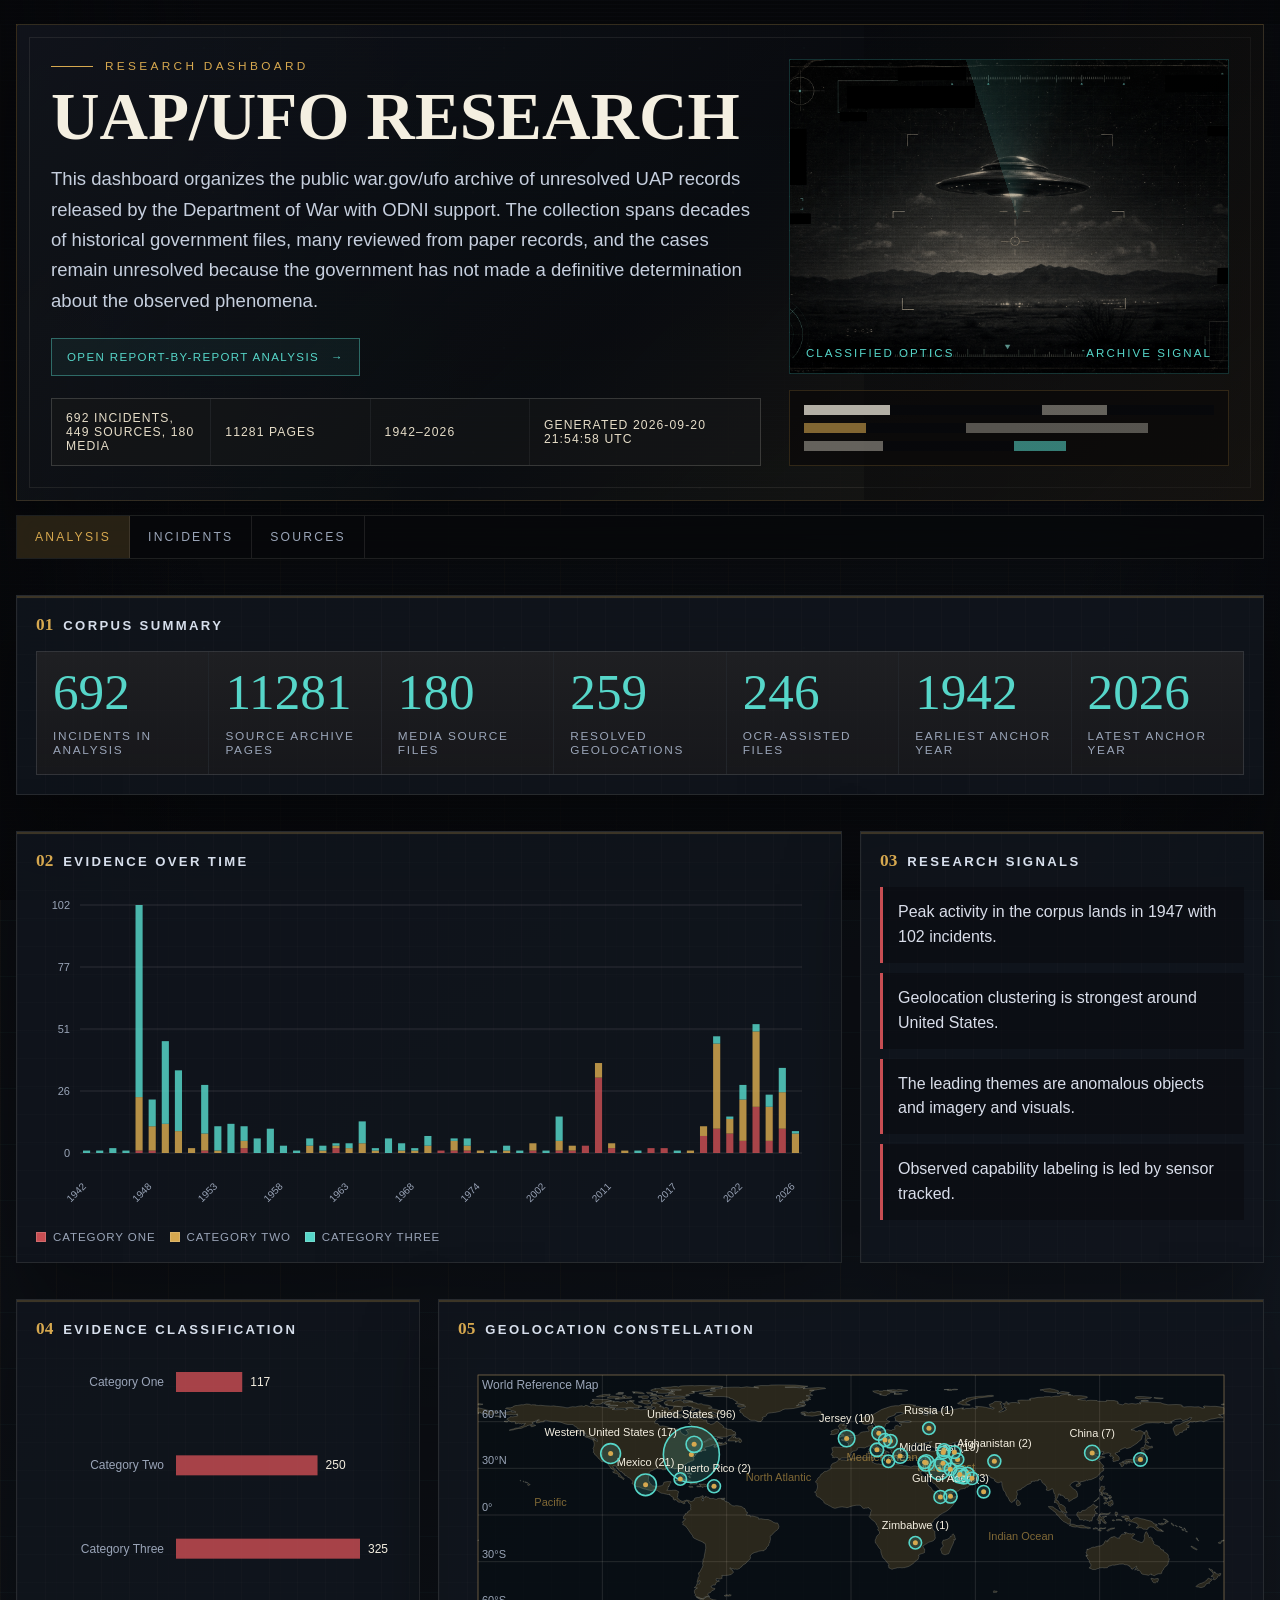
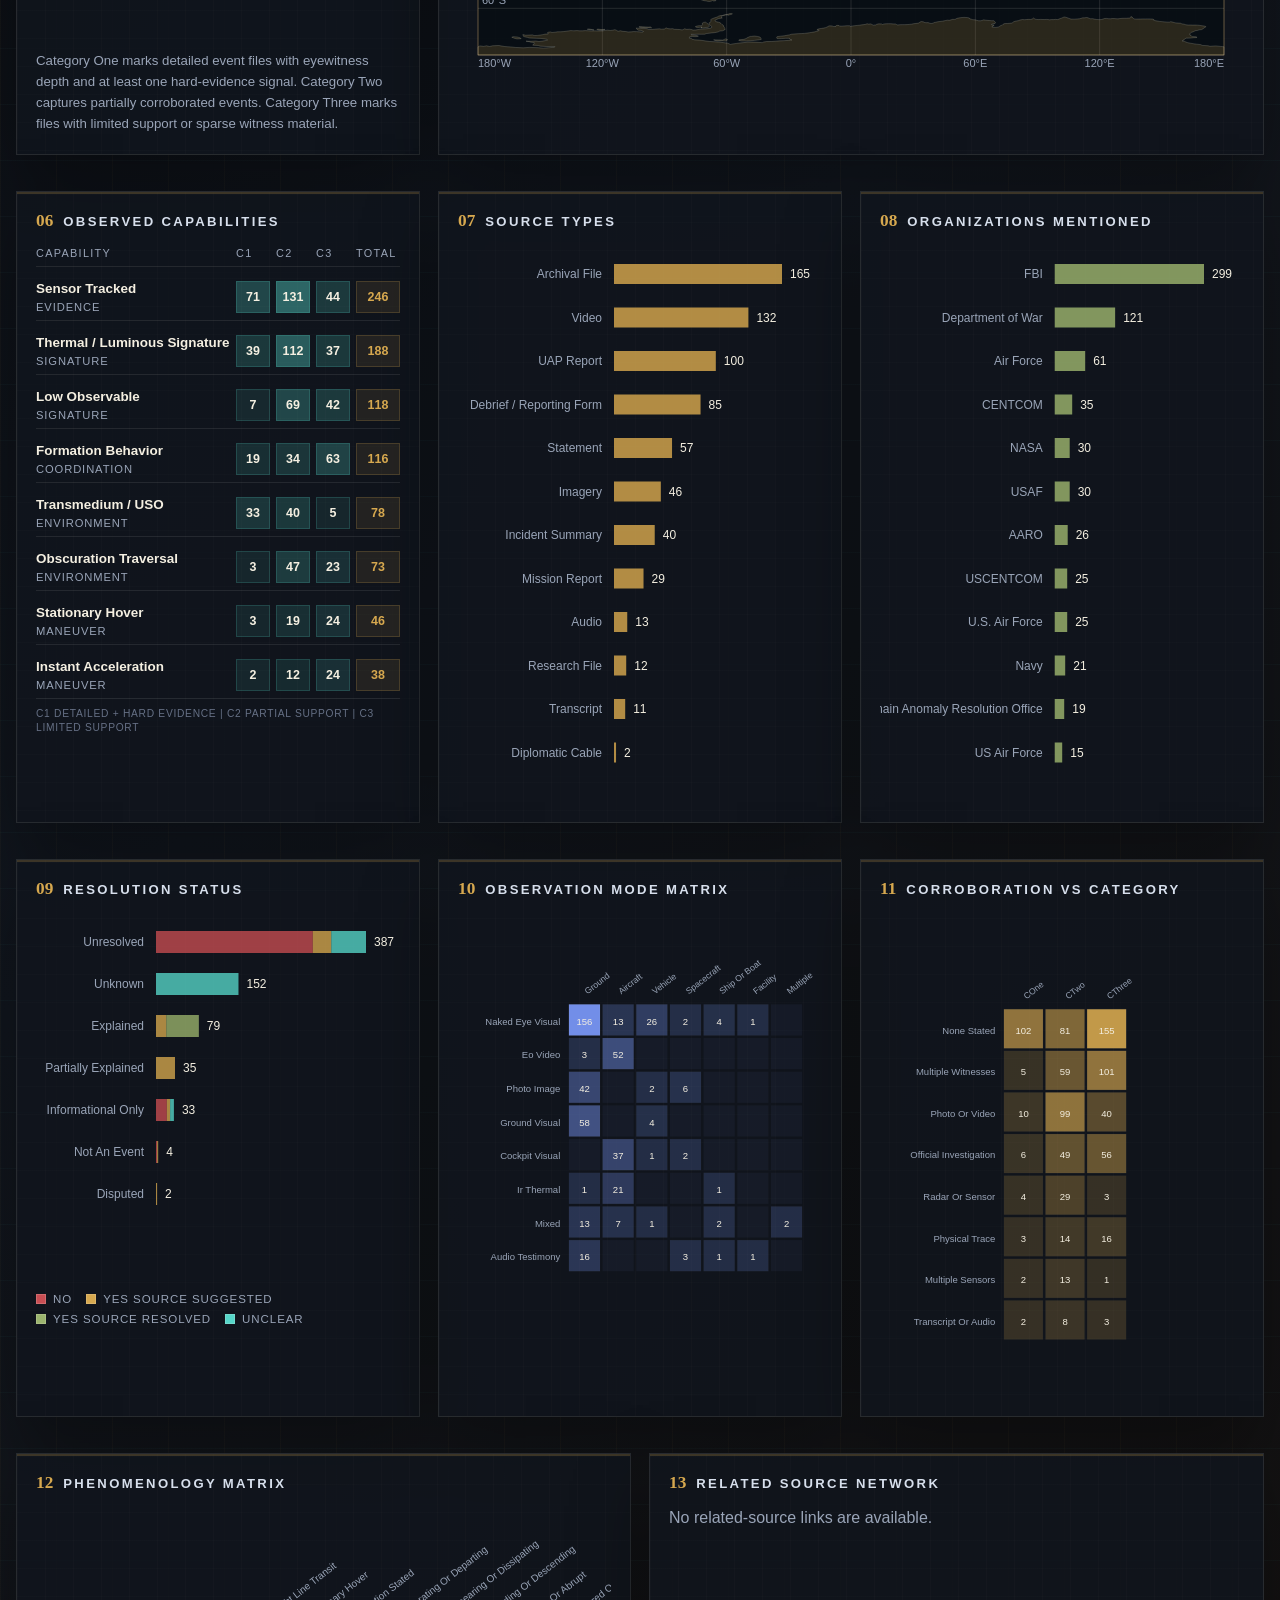
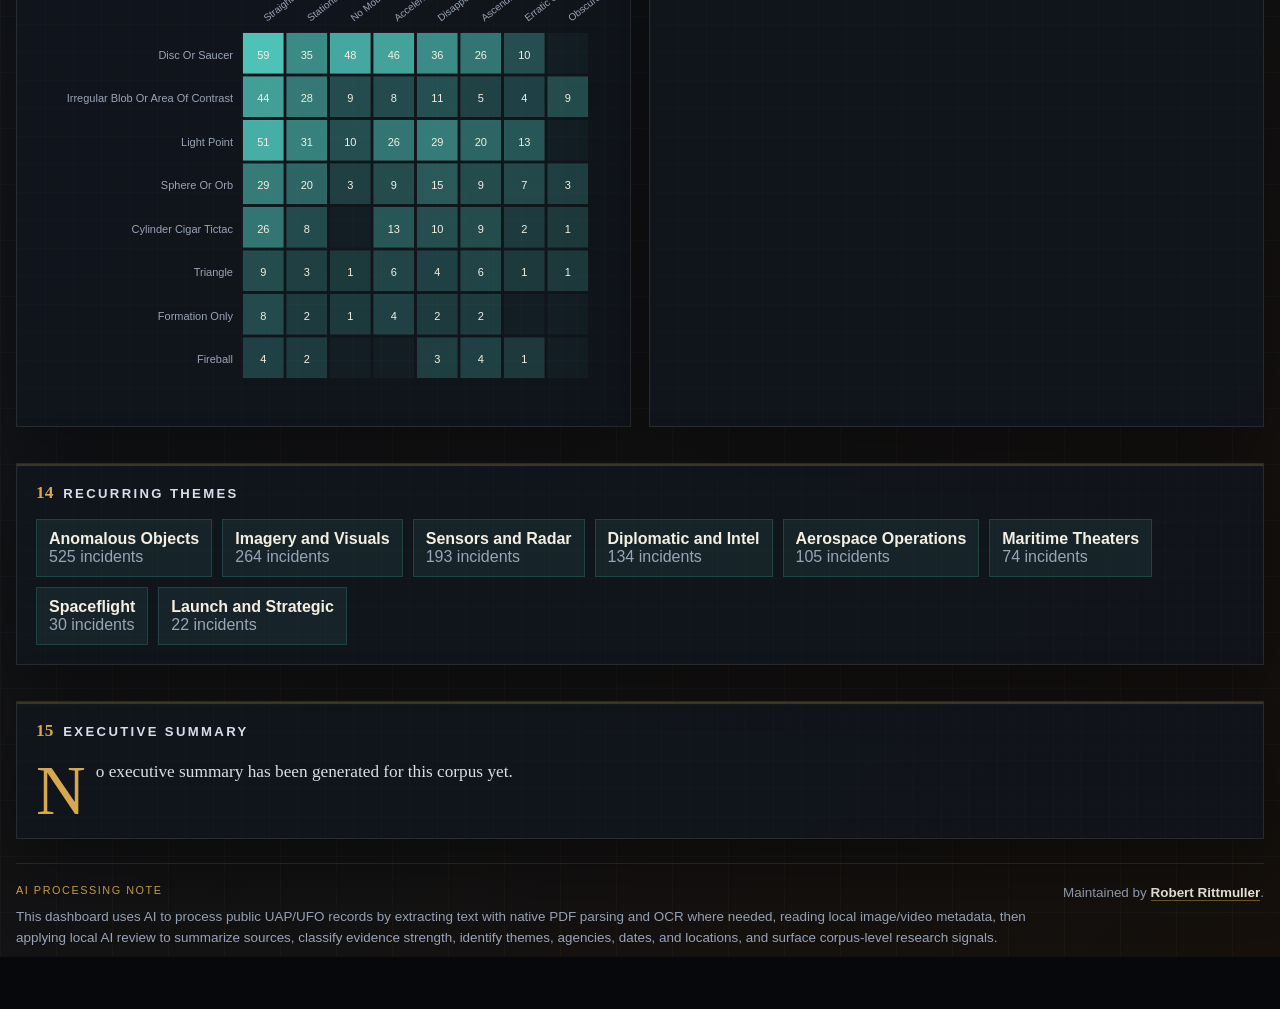
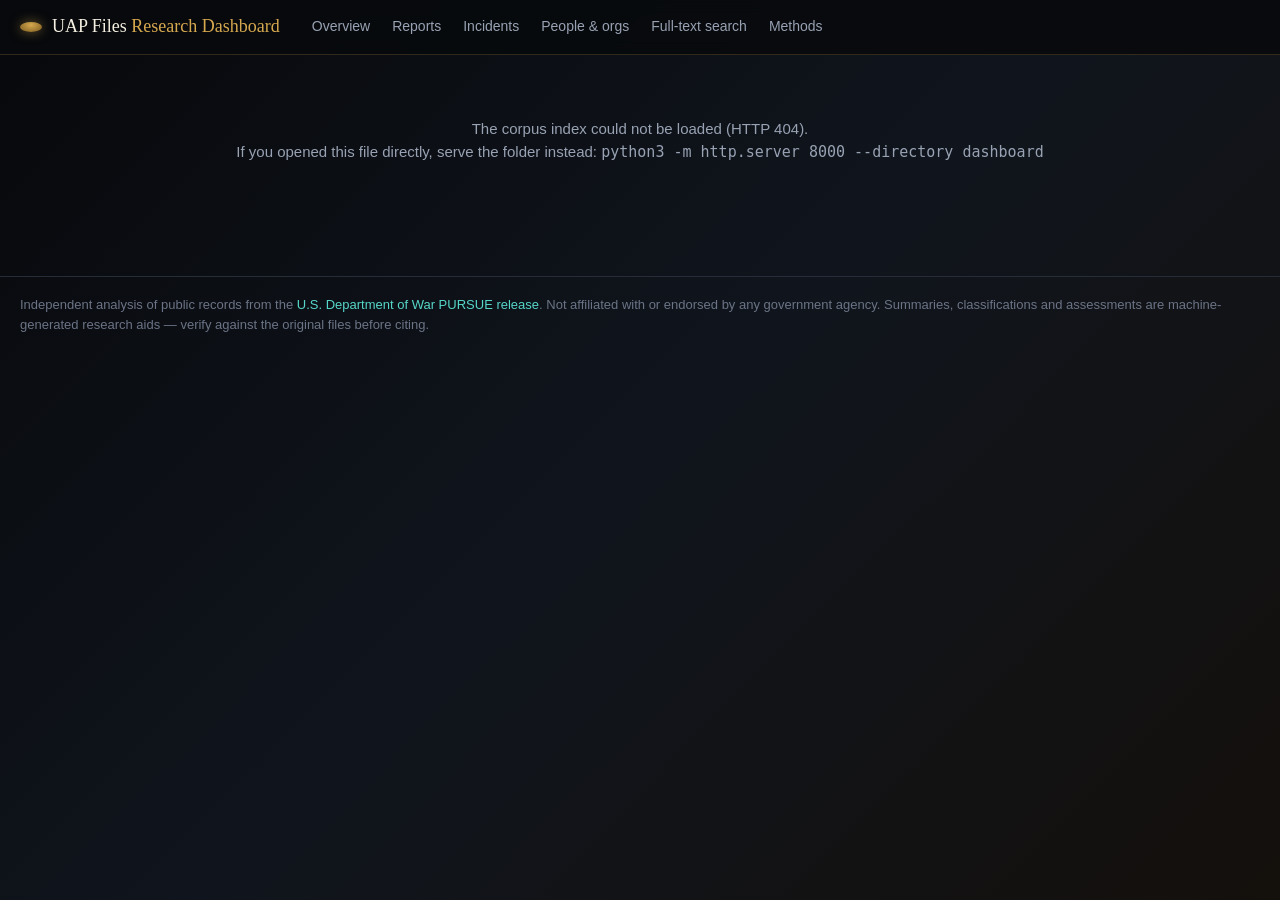
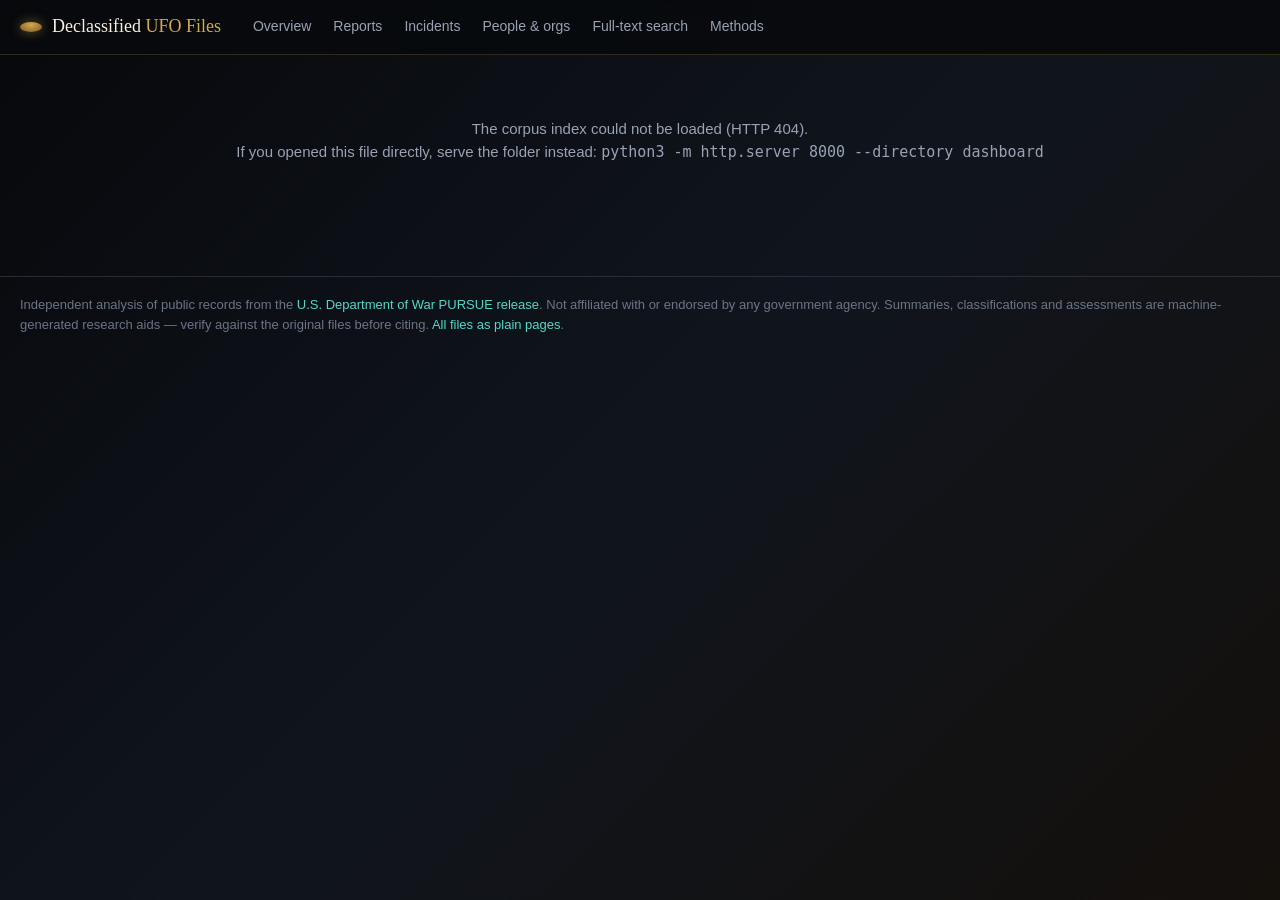
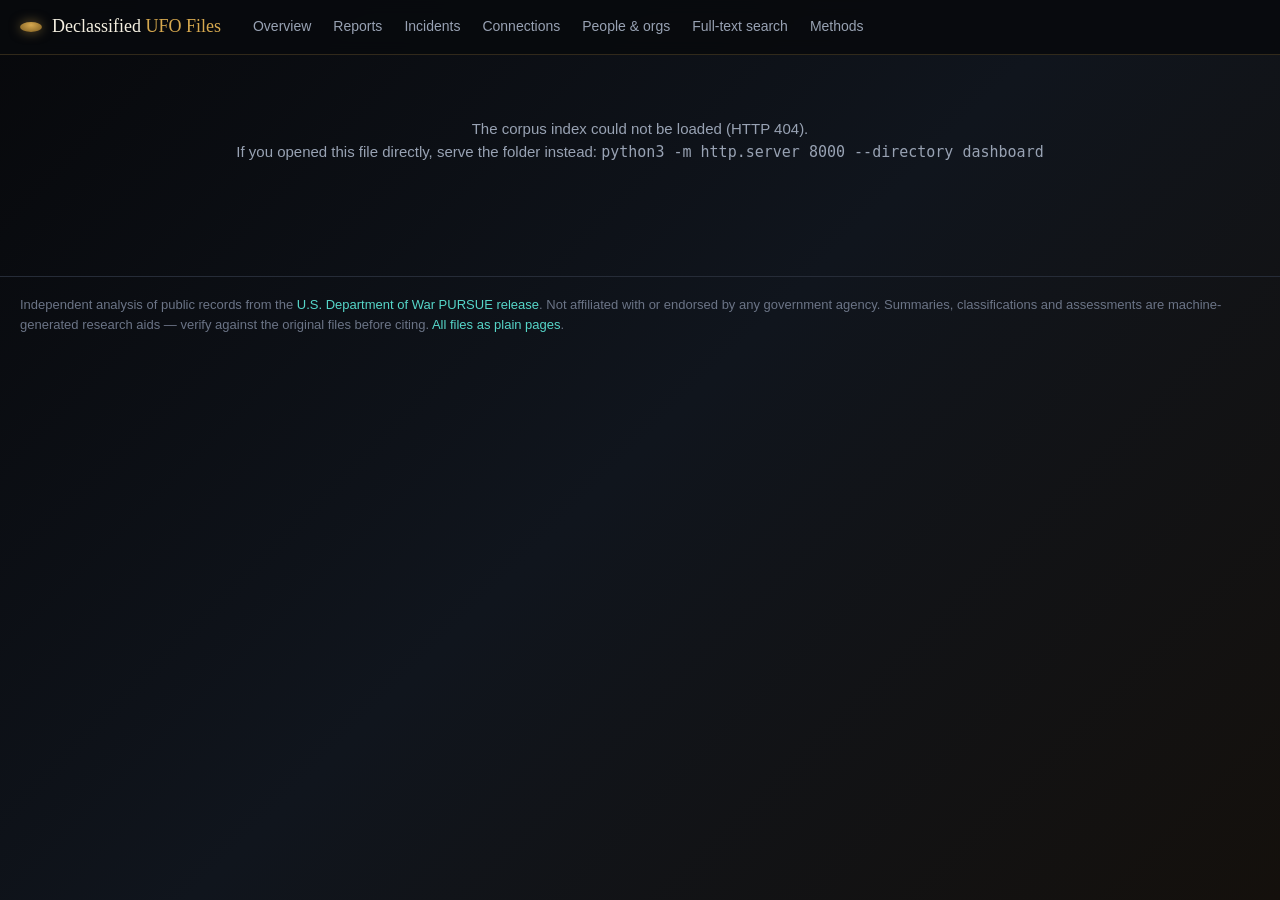
